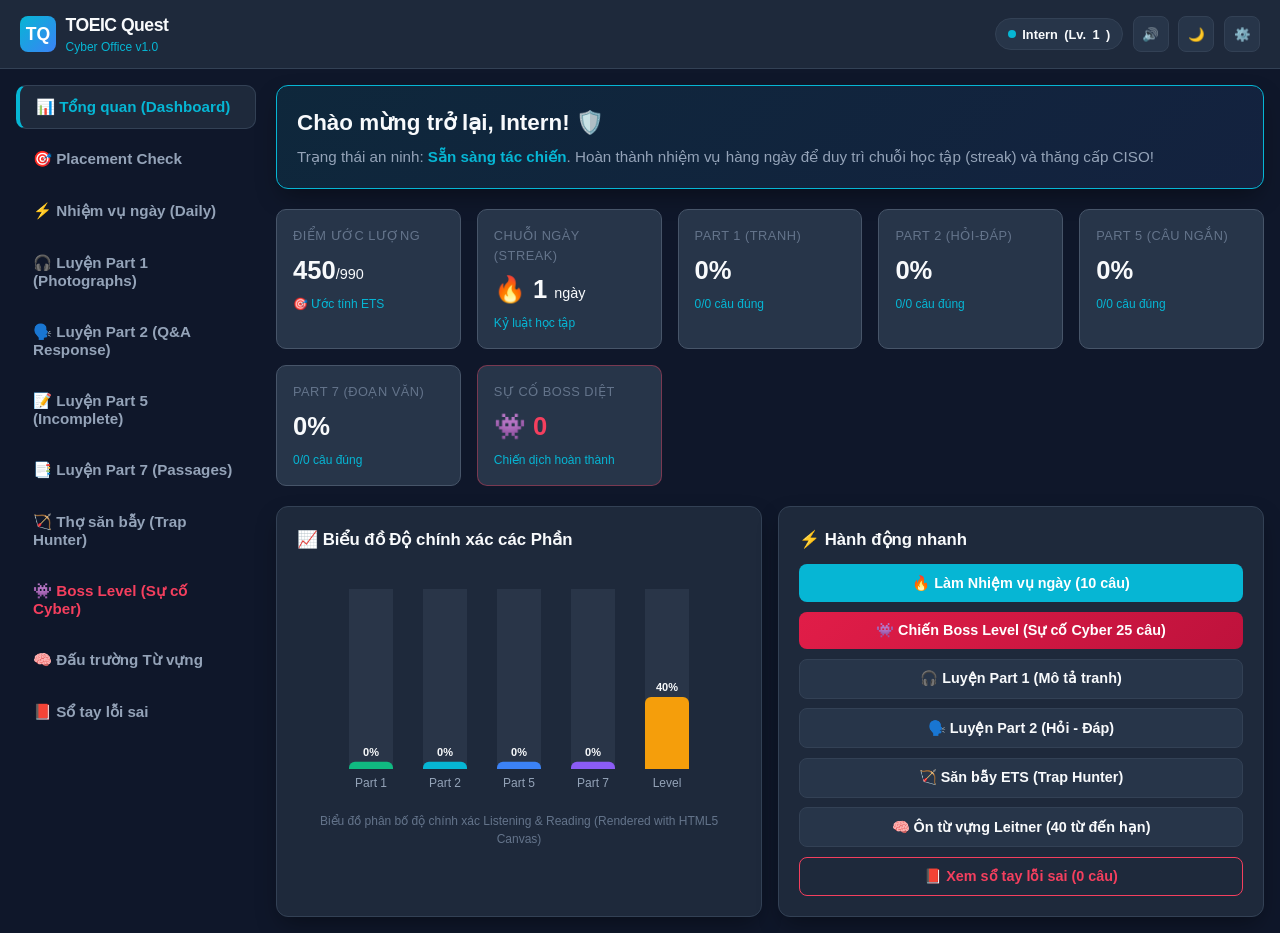
==== index.html @ 70b5c978 "feat: TOEIC Quest Cyber Office educational web app Co-Authored-By: Claude Code <noreply@anthropic.co" ====
<!DOCTYPE html>
<html lang="vi" data-theme="dark">
<head>
  <meta charset="UTF-8">
  <meta name="viewport" content="width=device-width, initial-scale=1.0">
  <title>TOEIC Quest: Cyber Office</title>
  <style>
    :root {
      --bg-primary: #0f172a;
      --bg-surface: #1e293b;
      --bg-card: #273549;
      --text-main: #f8fafc;
      --text-sub: #94a3b8;
      --text-muted: #64748b;
      --accent-cyan: #06b6d4;
      --accent-green: #10b981;
      --accent-emerald: #059669;
      --accent-amber: #f59e0b;
      --accent-rose: #f43f5e;
      --accent-blue: #3b82f6;
      --border-color: #334155;
      --border-light: #475569;
      --card-shadow: 0 10px 25px -5px rgba(0, 0, 0, 0.4);
      --font-stack: -apple-system, BlinkMacSystemFont, "Segoe UI", Roboto, "Helvetica Neue", Arial, sans-serif;
    }
    [data-theme="light"] {
      --bg-primary: #f1f5f9;
      --bg-surface: #ffffff;
      --bg-card: #f8fafc;
      --text-main: #0f172a;
      --text-sub: #475569;
      --text-muted: #94a3b8;
      --accent-cyan: #0891b2;
      --accent-green: #059669;
      --accent-emerald: #047857;
      --accent-amber: #d97706;
      --accent-rose: #e11d48;
      --accent-blue: #2563eb;
      --border-color: #cbd5e1;
      --border-light: #e2e8f0;
      --card-shadow: 0 4px 12px rgba(0, 0, 0, 0.08);
    }
    * { box-sizing: border-box; margin: 0; padding: 0; -webkit-tap-highlight-color: transparent; }
    body {
      font-family: var(--font-stack);
      background-color: var(--bg-primary);
      color: var(--text-main);
      min-height: 100vh;
      display: flex;
      flex-direction: column;
      line-height: 1.5;
    }
    header {
      background: var(--bg-surface);
      border-bottom: 1px solid var(--border-color);
      padding: 0.75rem 1.25rem;
      display: flex;
      justify-content: space-between;
      align-items: center;
      position: sticky;
      top: 0;
      z-index: 50;
    }
    .brand {
      display: flex;
      align-items: center;
      gap: 0.6rem;
      cursor: pointer;
    }
    .brand-icon {
      background: linear-gradient(135deg, var(--accent-cyan), var(--accent-blue));
      color: #fff;
      font-weight: 800;
      font-size: 1.1rem;
      width: 36px;
      height: 36px;
      display: flex;
      align-items: center;
      justify-content: center;
      border-radius: 8px;
    }
    .brand-title {
      font-weight: 700;
      font-size: 1.1rem;
      letter-spacing: -0.5px;
    }
    .brand-sub {
      font-size: 0.75rem;
      color: var(--accent-cyan);
      display: block;
    }
    .header-actions {
      display: flex;
      align-items: center;
      gap: 0.6rem;
    }
    .role-badge {
      display: flex;
      align-items: center;
      gap: 0.4rem;
      background: var(--bg-card);
      border: 1px solid var(--border-color);
      padding: 0.35rem 0.75rem;
      border-radius: 9999px;
      font-size: 0.8rem;
      font-weight: 600;
    }
    .role-badge .dot {
      width: 8px;
      height: 8px;
      background: var(--accent-cyan);
      border-radius: 50%;
    }
    .icon-btn {
      background: var(--bg-card);
      border: 1px solid var(--border-color);
      color: var(--text-main);
      width: 36px;
      height: 36px;
      border-radius: 8px;
      display: flex;
      align-items: center;
      justify-content: center;
      cursor: pointer;
      transition: all 0.2s;
    }
    .icon-btn:hover { border-color: var(--accent-cyan); }
    .layout-container {
      display: flex;
      flex: 1;
      max-width: 1300px;
      width: 100%;
      margin: 0 auto;
      padding: 1rem;
      gap: 1.25rem;
    }
    nav.sidebar {
      width: 240px;
      display: flex;
      flex-direction: column;
      gap: 0.5rem;
      flex-shrink: 0;
    }
    .nav-btn {
      display: flex;
      align-items: center;
      gap: 0.75rem;
      padding: 0.75rem 1rem;
      border-radius: 10px;
      background: transparent;
      border: 1px solid transparent;
      color: var(--text-sub);
      font-size: 0.95rem;
      font-weight: 600;
      cursor: pointer;
      text-align: left;
      transition: all 0.2s;
    }
    .nav-btn:hover {
      background: var(--bg-surface);
      color: var(--text-main);
    }
    .nav-btn.active {
      background: var(--bg-surface);
      color: var(--accent-cyan);
      border-color: var(--border-color);
      border-left: 4px solid var(--accent-cyan);
    }
    main.view-stage {
      flex: 1;
      display: flex;
      flex-direction: column;
      gap: 1.25rem;
      min-width: 0;
    }
    .card {
      background: var(--bg-surface);
      border: 1px solid var(--border-color);
      border-radius: 12px;
      padding: 1.25rem;
      box-shadow: var(--card-shadow);
    }
    .grid-stats {
      display: grid;
      grid-template-columns: repeat(auto-fit, minmax(180px, 1fr));
      gap: 1rem;
    }
    .stat-tile {
      background: var(--bg-card);
      border: 1px solid var(--border-light);
      border-radius: 10px;
      padding: 1rem;
      display: flex;
      flex-direction: column;
      gap: 0.35rem;
    }
    .stat-tile .label { font-size: 0.8rem; color: var(--text-muted); text-transform: uppercase; letter-spacing: 0.5px; }
    .stat-tile .value { font-size: 1.6rem; font-weight: 800; color: var(--text-main); }
    .stat-tile .sub { font-size: 0.75rem; color: var(--accent-cyan); }
    .btn {
      background: var(--accent-cyan);
      color: #fff;
      border: none;
      padding: 0.65rem 1.25rem;
      border-radius: 8px;
      font-weight: 600;
      font-size: 0.9rem;
      cursor: pointer;
      display: inline-flex;
      align-items: center;
      justify-content: center;
      gap: 0.5rem;
      transition: opacity 0.2s, transform 0.1s;
    }
    .btn:hover { opacity: 0.9; }
    .btn:active { transform: scale(0.98); }
    .btn-secondary {
      background: var(--bg-card);
      border: 1px solid var(--border-color);
      color: var(--text-main);
    }
    .btn-secondary:hover { border-color: var(--accent-cyan); }
    .btn-outline-danger {
      background: transparent;
      border: 1px solid var(--accent-rose);
      color: var(--accent-rose);
    }
    .quiz-container {
      display: flex;
      flex-direction: column;
      gap: 1.25rem;
    }
    .quiz-meta-bar {
      display: flex;
      justify-content: space-between;
      align-items: center;
      flex-wrap: wrap;
      gap: 0.5rem;
      background: var(--bg-card);
      padding: 0.75rem 1rem;
      border-radius: 8px;
      border: 1px solid var(--border-light);
    }
    .timer-badge {
      font-family: monospace;
      font-weight: 700;
      color: var(--accent-amber);
      font-size: 1.1rem;
    }
    .badge-tag {
      background: var(--bg-surface);
      border: 1px solid var(--border-color);
      padding: 0.2rem 0.6rem;
      border-radius: 6px;
      font-size: 0.75rem;
      font-weight: 600;
      color: var(--accent-cyan);
    }
    .passage-box {
      background: var(--bg-card);
      border-left: 4px solid var(--accent-cyan);
      padding: 1.2rem;
      border-radius: 0 8px 8px 0;
      font-size: 0.95rem;
      line-height: 1.6;
      white-space: pre-wrap;
      max-height: 320px;
      overflow-y: auto;
    }
    .question-stem {
      font-size: 1.15rem;
      font-weight: 600;
      line-height: 1.5;
    }
    .choices-grid {
      display: grid;
      grid-template-columns: 1fr;
      gap: 0.65rem;
    }
    .choice-item {
      background: var(--bg-card);
      border: 2px solid var(--border-light);
      border-radius: 10px;
      padding: 0.85rem 1rem;
      cursor: pointer;
      display: flex;
      align-items: center;
      gap: 0.8rem;
      transition: all 0.2s;
      font-size: 0.95rem;
    }
    .choice-item:hover {
      border-color: var(--accent-cyan);
      background: rgba(6, 182, 212, 0.05);
    }
    .choice-item .key {
      background: var(--bg-surface);
      border: 1px solid var(--border-color);
      width: 28px;
      height: 28px;
      border-radius: 6px;
      display: flex;
      align-items: center;
      justify-content: center;
      font-weight: 700;
      font-size: 0.85rem;
      flex-shrink: 0;
    }
    .choice-item.selected {
      border-color: var(--accent-blue);
      background: rgba(59, 130, 246, 0.1);
    }
    .choice-item.correct {
      border-color: var(--accent-green) !important;
      background: rgba(16, 185, 129, 0.15) !important;
    }
    .choice-item.wrong {
      border-color: var(--accent-rose) !important;
      background: rgba(244, 63, 94, 0.15) !important;
    }
    .explanation-panel {
      background: var(--bg-card);
      border: 1px solid var(--border-light);
      border-radius: 10px;
      padding: 1.25rem;
      display: flex;
      flex-direction: column;
      gap: 0.8rem;
      border-top: 4px solid var(--accent-green);
    }
    .trap-box {
      background: rgba(245, 158, 11, 0.1);
      border: 1px dashed var(--accent-amber);
      padding: 0.75rem 1rem;
      border-radius: 8px;
      font-size: 0.85rem;
      color: var(--accent-amber);
    }
    .flashcard {
      min-height: 260px;
      perspective: 1000px;
      cursor: pointer;
    }
    .flashcard-inner {
      width: 100%;
      height: 100%;
      position: relative;
      transform-style: preserve-3d;
      transition: transform 0.6s cubic-bezier(0.4, 0, 0.2, 1);
      min-height: 260px;
    }
    .flashcard.flipped .flashcard-inner {
      transform: rotateY(180deg);
    }
    .card-face {
      position: absolute;
      width: 100%;
      height: 100%;
      backface-visibility: hidden;
      display: flex;
      flex-direction: column;
      justify-content: center;
      align-items: center;
      padding: 2rem;
      border-radius: 12px;
      background: var(--bg-card);
      border: 1px solid var(--border-color);
      box-shadow: var(--card-shadow);
      text-align: center;
    }
    .card-back {
      transform: rotateY(180deg);
      align-items: flex-start;
      text-align: left;
      overflow-y: auto;
      justify-content: flex-start;
    }
    .word-title { font-size: 2rem; font-weight: 800; color: var(--accent-cyan); }
    .word-ipa { font-family: monospace; color: var(--accent-amber); margin: 0.4rem 0 1rem; }
    .word-meaning { font-size: 1.2rem; font-weight: 600; margin-bottom: 0.5rem; }
    .word-example { font-style: italic; color: var(--text-sub); border-left: 3px solid var(--accent-cyan); padding-left: 0.75rem; margin-bottom: 0.75rem; }
    .tab-bar {
      display: flex;
      gap: 0.5rem;
      border-bottom: 1px solid var(--border-color);
      padding-bottom: 0.5rem;
      margin-bottom: 1rem;
      overflow-x: auto;
    }
    .tab-btn {
      background: transparent;
      border: none;
      padding: 0.5rem 1rem;
      border-radius: 6px;
      color: var(--text-sub);
      font-weight: 600;
      font-size: 0.9rem;
      cursor: pointer;
    }
    .tab-btn.active {
      background: var(--bg-card);
      color: var(--accent-cyan);
    }
    .leitner-boxes {
      display: flex;
      gap: 0.5rem;
      margin-top: 1rem;
      justify-content: center;
    }
    .l-box {
      flex: 1;
      padding: 0.5rem;
      background: var(--bg-card);
      border: 1px solid var(--border-color);
      border-radius: 6px;
      text-align: center;
      font-size: 0.75rem;
    }
    .l-box.active { border-color: var(--accent-cyan); background: rgba(6, 182, 212, 0.1); }
    .canvas-container {
      width: 100%;
      height: 240px;
      position: relative;
    }
    canvas {
      width: 100% !important;
      height: 100% !important;
    }
    .error-item {
      background: var(--bg-card);
      border-left: 4px solid var(--accent-rose);
      padding: 0.9rem 1.1rem;
      border-radius: 0 8px 8px 0;
      margin-bottom: 0.6rem;
      display: flex;
      flex-direction: column;
      gap: 0.4rem;
    }
    .modal-overlay {
      position: fixed;
      inset: 0;
      background: rgba(0, 0, 0, 0.7);
      backdrop-filter: blur(4px);
      display: flex;
      align-items: center;
      justify-content: center;
      z-index: 100;
      padding: 1rem;
    }
    .modal-card {
      background: var(--bg-surface);
      border: 1px solid var(--border-color);
      border-radius: 14px;
      max-width: 500px;
      width: 100%;
      padding: 1.5rem;
      display: flex;
      flex-direction: column;
      gap: 1rem;
      box-shadow: var(--card-shadow);
    }
    /* Listening & Trap Hunter UI */
    .audio-control-bar {
      background: var(--bg-card);
      border: 1px solid var(--border-light);
      border-radius: 10px;
      padding: 0.85rem 1.15rem;
      display: flex;
      align-items: center;
      justify-content: space-between;
      flex-wrap: wrap;
      gap: 0.85rem;
    }
    .audio-playing-indicator {
      display: inline-flex;
      align-items: center;
      gap: 4px;
      font-size: 0.8rem;
      color: var(--accent-cyan);
      font-weight: 600;
    }
    .sound-wave-bar {
      width: 3px;
      height: 14px;
      background: var(--accent-cyan);
      border-radius: 2px;
      animation: soundWave 0.8s infinite ease-in-out alternate;
    }
    .sound-wave-bar:nth-child(2) { animation-delay: 0.2s; height: 18px; }
    .sound-wave-bar:nth-child(3) { animation-delay: 0.4s; height: 10px; }
    @keyframes soundWave {
      0% { transform: scaleY(0.4); }
      100% { transform: scaleY(1.3); }
    }
    .svg-illustration-box {
      background: var(--bg-card);
      border: 1px solid var(--border-color);
      border-radius: 12px;
      padding: 1rem;
      display: flex;
      flex-direction: column;
      align-items: center;
      justify-content: center;
      margin-bottom: 1rem;
    }
    .svg-illustration-box svg {
      max-width: 100%;
      height: auto;
      max-height: 260px;
      border-radius: 8px;
    }
    .transcript-box {
      background: rgba(15, 23, 42, 0.6);
      border-left: 4px solid var(--accent-amber);
      padding: 1rem;
      border-radius: 0 8px 8px 0;
      font-size: 0.95rem;
      line-height: 1.6;
      margin-top: 0.75rem;
    }
    .transcript-box mark {
      background: rgba(6, 182, 212, 0.25);
      color: var(--accent-cyan);
      padding: 0.1rem 0.35rem;
      border-radius: 4px;
      font-weight: 700;
    }
    .trap-hunter-grid {
      display: grid;
      grid-template-columns: repeat(auto-fit, minmax(280px, 1fr));
      gap: 1rem;
    }
    .trap-card {
      background: var(--bg-card);
      border: 1px solid var(--border-light);
      border-radius: 12px;
      padding: 1.25rem;
      display: flex;
      flex-direction: column;
      gap: 0.75rem;
      transition: all 0.2s;
    }
    .trap-card:hover {
      border-color: var(--accent-cyan);
      transform: translateY(-2px);
    }
    /* Boss Battle HUD & Cyber Arena */
    .boss-arena {
      background: radial-gradient(circle at top, rgba(244, 63, 94, 0.15), var(--bg-surface) 75%);
      border: 2px solid var(--accent-rose);
      border-radius: 14px;
      padding: 1.5rem;
      display: flex;
      flex-direction: column;
      gap: 1.25rem;
      box-shadow: 0 0 25px rgba(244, 63, 94, 0.25);
    }
    .boss-header-bar {
      display: flex;
      justify-content: space-between;
      align-items: center;
      flex-wrap: wrap;
      gap: 1.25rem;
      background: var(--bg-card);
      border: 1px solid var(--border-light);
      padding: 1.25rem;
      border-radius: 12px;
    }
    .boss-profile {
      display: flex;
      align-items: center;
      gap: 1rem;
    }
    .boss-avatar-svg {
      width: 76px;
      height: 76px;
      filter: drop-shadow(0 0 10px rgba(244, 63, 94, 0.6));
    }
    .boss-meters-grid {
      display: grid;
      grid-template-columns: 1fr 1fr;
      gap: 1rem;
      flex: 1;
      min-width: 280px;
    }
    .meter-box {
      display: flex;
      flex-direction: column;
      gap: 0.35rem;
    }
    .meter-label-row {
      display: flex;
      justify-content: space-between;
      font-size: 0.8rem;
      font-weight: 700;
    }
    .meter-track {
      height: 12px;
      background: rgba(0, 0, 0, 0.6);
      border-radius: 6px;
      overflow: hidden;
      border: 1px solid var(--border-color);
    }
    .meter-fill {
      height: 100%;
      border-radius: 6px;
      transition: width 0.4s ease;
    }
    .boss-hp-bar {
      background: linear-gradient(90deg, #f43f5e, #fb7185);
    }
    .player-integrity-bar {
      background: linear-gradient(90deg, #10b981, #06b6d4);
    }
    .promotion-card {
      background: linear-gradient(135deg, #0f172a, #1e293b);
      border: 2px solid #f59e0b;
      border-radius: 16px;
      padding: 2rem;
      text-align: center;
      box-shadow: 0 0 35px rgba(245, 158, 11, 0.3);
    }
    .rank-insignia {
      width: 90px;
      height: 90px;
      margin: 0 auto 1.2rem;
      background: linear-gradient(135deg, #f59e0b, #d97706);
      border-radius: 50%;
      display: flex;
      align-items: center;
      justify-content: center;
      font-size: 2.4rem;
      color: #000;
      box-shadow: 0 0 25px rgba(245, 158, 11, 0.6);
    }
    @media (max-width: 768px) {
      .layout-container { flex-direction: column; padding: 0.75rem; }
      nav.sidebar {
        width: 100%;
        flex-direction: row;
        overflow-x: auto;
        padding-bottom: 0.5rem;
      }
      .nav-btn { white-space: nowrap; padding: 0.5rem 0.8rem; font-size: 0.85rem; }
      .header-actions .role-badge { display: none; }
    }
  </style>
</head>
<body>

  <!-- HEADER -->
  <header>
    <div class="brand" onclick="app.navigate('dashboard')">
      <div class="brand-icon">TQ</div>
      <div>
        <div class="brand-title">TOEIC Quest</div>
        <span class="brand-sub">Cyber Office v1.0</span>
      </div>
    </div>
    <div class="header-actions">
      <div class="role-badge" id="roleBadge">
        <span class="dot"></span>
        <span id="roleTitle">Intern</span> (Lv.<span id="userLevel">1</span>)
      </div>
      <button class="icon-btn" onclick="app.toggleSound()" id="soundBtn" title="Bật/Tắt âm thanh">🔊</button>
      <button class="icon-btn" onclick="app.toggleTheme()" id="themeBtn" title="Chuyển theme">🌓</button>
      <button class="icon-btn" onclick="app.openSettings()" title="Cài đặt & Sao lưu">⚙️</button>
    </div>
  </header>

  <!-- MAIN WRAPPER -->
  <div class="layout-container">
    <nav class="sidebar">
      <button class="nav-btn active" onclick="app.navigate('dashboard')" data-view="dashboard">📊 Tổng quan (Dashboard)</button>
      <button class="nav-btn" onclick="app.navigate('placement')" data-view="placement">🎯 Placement Check</button>
      <button class="nav-btn" onclick="app.navigate('daily')" data-view="daily">⚡ Nhiệm vụ ngày (Daily)</button>
      <button class="nav-btn" onclick="app.navigate('part1')" data-view="part1">🎧 Luyện Part 1 (Photographs)</button>
      <button class="nav-btn" onclick="app.navigate('part2')" data-view="part2">🗣️ Luyện Part 2 (Q&A Response)</button>
      <button class="nav-btn" onclick="app.navigate('part5')" data-view="part5">📝 Luyện Part 5 (Incomplete)</button>
      <button class="nav-btn" onclick="app.navigate('part7')" data-view="part7">📑 Luyện Part 7 (Passages)</button>
      <button class="nav-btn" onclick="app.navigate('traphunter')" data-view="traphunter">🏹 Thợ săn bẫy (Trap Hunter)</button>
      <button class="nav-btn" onclick="app.navigate('boss')" data-view="boss" style="color: var(--accent-rose);">👾 Boss Level (Sự cố Cyber)</button>
      <button class="nav-btn" onclick="app.navigate('vocab')" data-view="vocab">🧠 Đấu trường Từ vựng</button>
      <button class="nav-btn" onclick="app.navigate('errors')" data-view="errors">📕 Sổ tay lỗi sai</button>
    </nav>

    <main class="view-stage" id="stageContent">
      <!-- Dynamic Views injected here -->
    </main>
  </div>

  <!-- MODAL CONTAINER -->
  <div id="modalSlot" hidden></div>

  <!-- APPLICATION SCRIPT & DATA -->
  <script>
/**
 * =====================================================================
 * DATA SCHEMA: QUESTIONS & VOCABULARY
 * 25-30% IT / Cyber Security context, balance standard TOEIC business
 * =====================================================================
 */
const QUESTIONS = [
  // --- PART 1: PHOTOGRAPHS (4 SVG ILLUSTRATED QUESTIONS) ---
  {
    id: "p1-001", part: 1, level: 2, topic: "IT & Server Room",
    skillTags: ["listening", "photographs", "it-equipment"],
    stem: "Look at the photograph and choose the statement that best describes what you see.",
    svgArt: `<svg viewBox="0 0 400 240" width="100%" height="240" xmlns="http://www.w3.org/2000/svg">
      <defs>
        <linearGradient id="srvGrad" x1="0%" y1="0%" x2="100%" y2="100%">
          <stop offset="0%" stop-color="#1e293b"/>
          <stop offset="100%" stop-color="#0f172a"/>
        </linearGradient>
      </defs>
      <!-- Background Wall & Floor -->
      <rect width="400" height="170" fill="#1e293b"/>
      <rect y="170" width="400" height="70" fill="#334155"/>
      <line x1="0" y1="170" x2="400" y2="170" stroke="#475569" stroke-width="2"/>
      <!-- Server Rack Cabinet -->
      <rect x="50" y="30" width="110" height="150" rx="4" fill="url(#srvGrad)" stroke="#06b6d4" stroke-width="2"/>
      <!-- Server Units inside -->
      <rect x="60" y="45" width="90" height="18" rx="2" fill="#334155"/>
      <circle cx="70" cy="54" r="3" fill="#10b981"/>
      <circle cx="80" cy="54" r="3" fill="#10b981"/>
      <circle cx="90" cy="54" r="2" fill="#f59e0b"/>
      <rect x="60" y="70" width="90" height="18" rx="2" fill="#334155"/>
      <circle cx="70" cy="79" r="3" fill="#10b981"/>
      <circle cx="80" cy="79" r="3" fill="#06b6d4"/>
      <rect x="60" y="95" width="90" height="18" rx="2" fill="#334155"/>
      <circle cx="70" cy="104" r="3" fill="#10b981"/>
      <circle cx="80" cy="104" r="3" fill="#10b981"/>
      <rect x="60" y="120" width="90" height="18" rx="2" fill="#334155"/>
      <circle cx="70" cy="129" r="3" fill="#f59e0b"/>
      <rect x="60" y="145" width="90" height="22" rx="2" fill="#1e293b" stroke="#475569"/>
      <!-- Colored Network Cables looping -->
      <path d="M145,54 C175,70 175,120 145,130" fill="none" stroke="#06b6d4" stroke-width="3"/>
      <path d="M145,79 C185,90 185,140 145,155" fill="none" stroke="#3b82f6" stroke-width="3"/>
      <path d="M145,104 C190,110 190,160 145,160" fill="none" stroke="#10b981" stroke-width="2"/>
      <!-- Technician Standing Beside Rack -->
      <circle cx="250" cy="65" r="18" fill="#cbd5e1"/> <!-- Head -->
      <rect x="232" y="85" width="36" height="65" rx="6" fill="#0284c7"/> <!-- Torso/Shirt -->
      <path d="M232,95 L200,120" stroke="#0284c7" stroke-width="10" stroke-linecap="round"/> <!-- Left arm reaching to rack -->
      <circle cx="196" cy="122" r="5" fill="#fbcfe8"/> <!-- Hand connecting cable -->
      <path d="M268,95 L285,125" stroke="#0284c7" stroke-width="10" stroke-linecap="round"/> <!-- Right arm -->
      <rect x="235" y="150" width="14" height="65" fill="#1e293b"/> <!-- Left leg -->
      <rect x="253" y="150" width="14" height="65" fill="#1e293b"/> <!-- Right leg -->
      <rect x="230" y="210" width="22" height="10" rx="3" fill="#0f172a"/> <!-- Shoes -->
      <rect x="250" y="210" width="22" height="10" rx="3" fill="#0f172a"/>
      <!-- ID Badge on chest -->
      <rect x="244" y="98" width="10" height="14" rx="2" fill="#f8fafc" stroke="#3b82f6"/>
    </svg>`,
    choices: [
      "A technician is connecting a cable to the server rack.",
      "The computer monitors are stacked on the floor.",
      "A worker is installing a glass window.",
      "The office chairs are being disassembled."
    ],
    answer: 0,
    explanation_vi: "Phương án (A) mô tả chính xác hành động: Người kỹ thuật viên đang cắm dây cáp vào tủ máy chủ (server rack).",
    trap: "Bẫy thì bị động tiếp diễn: 'are being disassembled' (đang được tháo dỡ) là bẫy kinh điển Part 1 khi trong tranh không có ai tháo ghế.",
    transcript: "(A) A technician is connecting a cable to the server rack.\n(B) The computer monitors are stacked on the floor.\n(C) A worker is installing a glass window.\n(D) The office chairs are being disassembled.",
    vocab: ["technician", "connecting", "server rack"]
  },
  {
    id: "p1-002", part: 1, level: 2, topic: "Office Conference & Presentation",
    skillTags: ["listening", "photographs", "presentation"],
    stem: "Look at the photograph and choose the statement that best describes what you see.",
    svgArt: `<svg viewBox="0 0 400 240" width="100%" height="240" xmlns="http://www.w3.org/2000/svg">
      <!-- Conference Room Wall -->
      <rect width="400" height="175" fill="#1e293b"/>
      <rect y="175" width="400" height="65" fill="#334155"/>
      <!-- Presentation Display Screen on Wall -->
      <rect x="35" y="30" width="160" height="95" rx="6" fill="#0f172a" stroke="#06b6d4" stroke-width="3"/>
      <!-- Chart Graphic on Screen -->
      <polyline points="50,105 80,85 110,95 140,60 175,50" fill="none" stroke="#10b981" stroke-width="4"/>
      <circle cx="175" cy="50" r="4" fill="#06b6d4"/>
      <line x1="50" y1="110" x2="180" y2="110" stroke="#475569" stroke-width="2"/>
      <!-- Presenter Woman Standing Pointing -->
      <circle cx="230" cy="55" r="16" fill="#cbd5e1"/>
      <path d="M218,73 L242,73 L246,140 L214,140 Z" fill="#0369a1"/> <!-- Business Suit -->
      <path d="M218,80 L180,68" stroke="#0369a1" stroke-width="8" stroke-linecap="round"/> <!-- Arm pointing to screen -->
      <path d="M242,80 L255,115" stroke="#0369a1" stroke-width="8" stroke-linecap="round"/>
      <rect x="220" y="140" width="10" height="70" fill="#1e293b"/>
      <rect x="234" y="140" width="10" height="70" fill="#1e293b"/>
      <!-- Conference Table & Attendees -->
      <ellipse cx="320" cy="185" rx="70" ry="25" fill="#475569" stroke="#64748b" stroke-width="2"/>
      <!-- Attendee 1 -->
      <circle cx="310" cy="135" r="13" fill="#94a3b8"/>
      <rect x="298" y="150" width="24" height="30" rx="4" fill="#334155"/>
      <!-- Attendee 2 -->
      <circle cx="355" cy="140" r="13" fill="#94a3b8"/>
      <rect x="345" y="155" width="22" height="28" rx="4" fill="#1e293b"/>
      <!-- Laptop on table -->
      <rect x="300" y="175" width="22" height="12" rx="2" fill="#0f172a" stroke="#06b6d4"/>
    </svg>`,
    choices: [
      "The conference room is completely unoccupied.",
      "A woman is gesturing toward a presentation screen.",
      "Some confidential papers are being shredded.",
      "The meeting participants are leaving the building."
    ],
    answer: 1,
    explanation_vi: "Phương án (B) chính xác: Người phụ nữ đang chỉ tay về phía màn hình thuyết trình (gesturing toward a presentation screen).",
    trap: "Bẫy phủ định: 'unoccupied' (không có người) mâu thuẫn trực tiếp với các nhân vật hiện diện trong tranh.",
    transcript: "(A) The conference room is completely unoccupied.\n(B) A woman is gesturing toward a presentation screen.\n(C) Some confidential papers are being shredded.\n(D) The meeting participants are leaving the building.",
    vocab: ["gesturing", "presentation screen", "unoccupied"]
  },
  {
    id: "p1-003", part: 1, level: 2, topic: "Reception & Visitor Access",
    skillTags: ["listening", "photographs", "reception"],
    stem: "Look at the photograph and choose the statement that best describes what you see.",
    svgArt: `<svg viewBox="0 0 400 240" width="100%" height="240" xmlns="http://www.w3.org/2000/svg">
      <rect width="400" height="160" fill="#1e293b"/>
      <rect y="160" width="400" height="80" fill="#334155"/>
      <!-- Reception Counter Desk -->
      <rect x="60" y="110" width="280" height="65" rx="6" fill="#475569" stroke="#64748b" stroke-width="2"/>
      <rect x="70" y="120" width="260" height="12" fill="#334155"/>
      <!-- Visitor Signing Registry Book -->
      <circle cx="140" cy="65" r="16" fill="#cbd5e1"/>
      <rect x="122" y="83" width="36" height="60" rx="4" fill="#2563eb"/>
      <path d="M138,95 L160,115" stroke="#2563eb" stroke-width="7" stroke-linecap="round"/> <!-- Hand holding pen -->
      <!-- Registry Logbook on Counter -->
      <rect x="155" y="112" width="38" height="24" rx="2" fill="#f8fafc" stroke="#94a3b8"/>
      <line x1="160" y1="120" x2="185" y2="120" stroke="#64748b" stroke-width="2"/>
      <line x1="160" y1="126" x2="180" y2="126" stroke="#64748b" stroke-width="2"/>
      <!-- Receptionist Sitting Behind Desk -->
      <circle cx="280" cy="80" r="15" fill="#cbd5e1"/>
      <rect x="264" y="97" width="32" height="30" rx="4" fill="#0d9488"/>
      <!-- Computer Monitor on Desk -->
      <rect x="220" y="85" width="32" height="25" rx="2" fill="#0f172a" stroke="#06b6d4"/>
      <rect x="232" y="110" width="8" height="6" fill="#0f172a"/>
      <!-- Digital Security Badge Scanner on desk -->
      <rect x="100" y="105" width="20" height="15" rx="2" fill="#0f172a" stroke="#10b981"/>
      <circle cx="110" cy="112" r="3" fill="#10b981"/>
    </svg>`,
    choices: [
      "A visitor is writing in a registry at the front desk.",
      "A desktop computer is being repaired by a technician.",
      "The counter is covered with potted plants.",
      "All the entrance doors have been locked."
    ],
    answer: 0,
    explanation_vi: "Phương án (A) mô tả chính xác: Khách viếng thăm đang ghi thông tin vào sổ đăng ký tại bàn tiếp tân (writing in a registry at the front desk).",
    trap: "Bẫy hành động không tồn tại: 'is being repaired' không có hành động sửa chữa nào diễn ra.",
    transcript: "(A) A visitor is writing in a registry at the front desk.\n(B) A desktop computer is being repaired by a technician.\n(C) The counter is covered with potted plants.\n(D) All the entrance doors have been locked.",
    vocab: ["registry", "front desk", "visitor"]
  },
  {
    id: "p1-004", part: 1, level: 3, topic: "Logistics & Warehouse Operations",
    skillTags: ["listening", "photographs", "logistics"],
    stem: "Look at the photograph and choose the statement that best describes what you see.",
    svgArt: `<svg viewBox="0 0 400 240" width="100%" height="240" xmlns="http://www.w3.org/2000/svg">
      <rect width="400" height="170" fill="#1e293b"/>
      <rect y="170" width="400" height="70" fill="#334155"/>
      <!-- Warehouse Storage Shelves in Background -->
      <rect x="20" y="25" width="16" height="160" fill="#475569"/>
      <rect x="180" y="25" width="16" height="160" fill="#475569"/>
      <line x1="20" y1="70" x2="196" y2="70" stroke="#64748b" stroke-width="4"/>
      <line x1="20" y1="120" x2="196" y2="120" stroke="#64748b" stroke-width="4"/>
      <!-- Pallet with Cardboard Boxes -->
      <rect x="50" y="165" width="110" height="12" fill="#d97706"/> <!-- Wooden Pallet -->
      <rect x="55" y="115" width="48" height="50" rx="3" fill="#b45309" stroke="#78350f"/> <!-- Box 1 -->
      <rect x="105" y="115" width="48" height="50" rx="3" fill="#b45309" stroke="#78350f"/> <!-- Box 2 -->
      <rect x="75" y="70" width="54" height="45" rx="3" fill="#b45309" stroke="#78350f"/> <!-- Box on top -->
      <rect x="85" y="85" width="18" height="12" fill="#f8fafc"/> <!-- Barcode label -->
      <!-- Warehouse Worker with Barcode Scanner -->
      <circle cx="260" cy="70" r="17" fill="#cbd5e1"/>
      <path d="M242,90 L278,90 L278,160 L242,160 Z" fill="#ea580c"/> <!-- Hi-Vis Safety Vest -->
      <path d="M242,100 L205,95" stroke="#ea580c" stroke-width="9" stroke-linecap="round"/> <!-- Arm scanning -->
      <rect x="195" y="90" width="15" height="10" rx="2" fill="#0f172a"/> <!-- Scanner Gun -->
      <line x1="195" y1="95" x2="105" y2="92" stroke="#ef4444" stroke-dasharray="4" stroke-width="2"/> <!-- Red Laser -->
      <rect x="246" y="160" width="12" height="55" fill="#1e293b"/>
      <rect x="262" y="160" width="12" height="55" fill="#1e293b"/>
    </svg>`,
    choices: [
      "A forklift is transporting heavy machinery.",
      "Merchandise is being unloaded into a delivery van.",
      "An employee is scanning a label on a package.",
      "The warehouse storage shelves are completely empty."
    ],
    answer: 2,
    explanation_vi: "Phương án (C) đúng: Nhân viên đang quét mã vạch trên kiện hàng (scanning a label on a package).",
    trap: "Bẫy từ vựng suy đoán: Trong tranh có kho hàng nhưng không có xe nâng (forklift) hay xe tải giao hàng (delivery van).",
    transcript: "(A) A forklift is transporting heavy machinery.\n(B) Merchandise is being unloaded into a delivery van.\n(C) An employee is scanning a label on a package.\n(D) The warehouse storage shelves are completely empty.",
    vocab: ["scanning", "label", "package"]
  },

  // --- PART 2: QUESTION & RESPONSE (12 AUDIO TRAP QUESTIONS) ---
  {
    id: "p2-001", part: 2, level: 2, topic: "Office Requests & Audit",
    skillTags: ["listening", "q-and-a", "sound-trap"],
    trapCategory: "sound",
    stem: "Could you make five copies of the network security audit report?",
    choices: [
      "Black coffee with sugar, please.",
      "Sure, I'll print them out right away.",
      "Yes, it was very loud."
    ],
    answer: 1,
    explanation_vi: "Lời đề nghị lịch sự: 'Could you make five copies...?' -> Phương án (B) đồng ý nhận in tài liệu ngay lập tức.",
    trap: "Bẫy từ gần âm (Similar Sound): Đáp án (A) dùng từ 'coffee' phát âm gần giống với 'copies'.",
    transcript: "Q: Could you make five copies of the network security audit report?\n(A) Black coffee with sugar, please.\n(B) Sure, I'll print them out right away.\n(C) Yes, it was very loud.",
    vocab: ["copies", "audit report", "print out"]
  },
  {
    id: "p2-002", part: 2, level: 3, topic: "IT Operations & Scheduling",
    skillTags: ["listening", "q-and-a", "repeated-word"],
    trapCategory: "repeated-word",
    stem: "When will the firewall configuration be finalized?",
    choices: [
      "By the end of this afternoon.",
      "Because the wall needs painting.",
      "Yes, it is very final."
    ],
    answer: 0,
    explanation_vi: "Câu hỏi bắt đầu bằng 'When' (Khi nào) hỏi mốc thời gian -> (A) 'By the end of this afternoon' (Trước cuối chiều nay) là câu trả lời trực tiếp chính xác.",
    trap: "Bẫy lặp từ (Repeated word): (B) lặp từ 'wall' từ 'firewall', (C) lặp 'final' và bẫy Yes/No đối với câu hỏi Wh-.",
    transcript: "Q: When will the firewall configuration be finalized?\n(A) By the end of this afternoon.\n(B) Because the wall needs painting.\n(C) Yes, it is very final.",
    vocab: ["finalized", "firewall", "configuration"]
  },
  {
    id: "p2-003", part: 2, level: 3, topic: "Management & HR",
    skillTags: ["listening", "q-and-a", "indirect-response"],
    trapCategory: "indirect",
    stem: "Who was selected as the new project manager for the cloud migration?",
    choices: [
      "They haven't announced the decision yet.",
      "Yes, I selected it yesterday.",
      "At the downtown conference hall."
    ],
    answer: 0,
    explanation_vi: "Câu hỏi 'Who' (Ai) nhưng người trả lời đưa ra câu trả lời gián tiếp: 'Họ vẫn chưa công bố quyết định'. Đây là dạng câu trả lời cực kỳ hay gặp trong đề TOEIC hiện đại.",
    trap: "Bẫy Yes/No đối với câu hỏi 'Who' (B), và bẫy trả lời địa điểm cho câu hỏi người (C).",
    transcript: "Q: Who was selected as the new project manager for the cloud migration?\n(A) They haven't announced the decision yet.\n(B) Yes, I selected it yesterday.\n(C) At the downtown conference hall.",
    vocab: ["cloud migration", "announced", "selected"]
  },
  {
    id: "p2-004", part: 2, level: 2, topic: "Emergency Planning",
    skillTags: ["listening", "q-and-a", "sound-trap"],
    trapCategory: "sound",
    stem: "Has the safety committee finished the evacuation plan?",
    choices: [
      "Flight 204 departs at seven o'clock.",
      "No, they're still reviewing the emergency exits.",
      "It is a very plain design."
    ],
    answer: 1,
    explanation_vi: "Câu hỏi Yes/No hỏi tiến độ kế hoạch thoát hiểm -> (B) trả lời họ vẫn đang xem xét lối thoát hiểm.",
    trap: "Bẫy từ đồng âm / gần âm: 'plan' (kế hoạch) bị bẫy với 'plane' (máy bay) ở câu (A) và 'plain' (đơn giản) ở câu (C).",
    transcript: "Q: Has the safety committee finished the evacuation plan?\n(A) Flight 204 departs at seven o'clock.\n(B) No, they're still reviewing the emergency exits.\n(C) It is a very plain design.",
    vocab: ["evacuation", "emergency exits", "safety committee"]
  },
  {
    id: "p2-005", part: 2, level: 3, topic: "IT Hardware & Procurement",
    skillTags: ["listening", "q-and-a", "indirect-response"],
    trapCategory: "indirect",
    stem: "Where can I find the spare USB security dongles?",
    choices: [
      "Ask Michael in the IT procurement department.",
      "About fifteen gigabytes.",
      "No, I don't have one."
    ],
    answer: 0,
    explanation_vi: "Câu hỏi 'Where' hỏi vị trí đồ vật -> Câu trả lời gián tiếp chỉ dẫn hỏi người phụ trách: 'Ask Michael in IT...'",
    trap: "Bẫy Yes/No với câu hỏi Where (C); bẫy liên tưởng sai đơn vị lưu trữ (B).",
    transcript: "Q: Where can I find the spare USB security dongles?\n(A) Ask Michael in the IT procurement department.\n(B) About fifteen gigabytes.\n(C) No, I don't have one.",
    vocab: ["spare", "procurement", "dongle"]
  },
  {
    id: "p2-006", part: 2, level: 3, topic: "Training Options",
    skillTags: ["listening", "q-and-a", "sound-trap"],
    trapCategory: "sound",
    stem: "Would you prefer to conduct the security training online or in person?",
    choices: [
      "Whichever is more convenient for the team.",
      "Yes, I prefer both.",
      "The express train arrives at nine."
    ],
    answer: 0,
    explanation_vi: "Câu hỏi lựa chọn 'A or B' (online hay trực tiếp) -> (A) 'Cách nào thuận tiện hơn cho nhóm thì làm' là câu trả lời kinh điển trong giao tiếp công sở.",
    trap: "Bẫy Yes/No với câu hỏi lựa chọn 'or' (B); bẫy từ gần âm 'training' (đào tạo) với 'train' (tàu hỏa) ở (C).",
    transcript: "Q: Would you prefer to conduct the security training online or in person?\n(A) Whichever is more convenient for the team.\n(B) Yes, I prefer both.\n(C) The express train arrives at nine.",
    vocab: ["convenient", "in person", "conduct"]
  },
  {
    id: "p2-007", part: 2, level: 4, topic: "Incident Investigation",
    skillTags: ["listening", "q-and-a", "indirect-response"],
    trapCategory: "indirect",
    stem: "Mr. Henderson reviewed the penetration testing logs, didn't he?",
    choices: [
      "Actually, he was out sick yesterday.",
      "He is doing very well, thank you.",
      "To test the internet bandwidth."
    ],
    answer: 0,
    explanation_vi: "Câu hỏi đuôi kiểm tra sự việc -> (A) Phủ định ngầm tiền đề bằng cách nêu lý do ông ấy nghỉ ốm hôm qua nên chưa thể xem.",
    trap: "Bẫy trả lời cho câu hỏi thăm sức khỏe 'How is he doing?' (B); bẫy trả lời mục đích 'To test...' (C).",
    transcript: "Q: Mr. Henderson reviewed the penetration testing logs, didn't he?\n(A) Actually, he was out sick yesterday.\n(B) He is doing very well, thank you.\n(C) To test the internet bandwidth.",
    vocab: ["penetration testing", "out sick", "reviewed"]
  },
  {
    id: "p2-008", part: 2, level: 3, topic: "Accounting & Expenses",
    skillTags: ["listening", "q-and-a", "indirect-response"],
    trapCategory: "indirect",
    stem: "Didn't you submit the travel reimbursement voucher already?",
    choices: [
      "I'm still waiting for one restaurant receipt.",
      "Yes, I didn't.",
      "The flight was canceled."
    ],
    answer: 0,
    explanation_vi: "Câu hỏi phủ định 'Didn't you...?' -> (A) Giải thích lý do gián tiếp vì sao chưa nộp: đang đợi 1 hóa đơn nhà hàng.",
    trap: "Bẫy logic câu trả lời tiếng Anh: Tiếng Anh không dùng 'Yes, I didn't' vì mâu thuẫn khẳng định/phủ định.",
    transcript: "Q: Didn't you submit the travel reimbursement voucher already?\n(A) I'm still waiting for one restaurant receipt.\n(B) Yes, I didn't.\n(C) The flight was canceled.",
    vocab: ["voucher", "reimbursement", "receipt"]
  },
  {
    id: "p2-009", part: 2, level: 3, topic: "System Administration",
    skillTags: ["listening", "q-and-a", "sound-trap"],
    trapCategory: "sound",
    stem: "You have administrative access to the database, right?",
    choices: [
      "I will write a detailed report shortly.",
      "Turn right at the end of the hallway.",
      "Only on the staging test server."
    ],
    answer: 2,
    explanation_vi: "Hỏi xác nhận quyền quản trị -> (C) Trả lời làm rõ phạm vi: chỉ có quyền trên máy chủ kiểm thử (test server).",
    trap: "Bẫy từ đồng âm & đa nghĩa: (A) dùng từ đồng âm 'write' (viết); (B) dùng từ 'right' với nghĩa rẽ phải.",
    transcript: "Q: You have administrative access to the database, right?\n(A) I will write a detailed report shortly.\n(B) Turn right at the end of the hallway.\n(C) Only on the staging test server.",
    vocab: ["administrative access", "database", "staging"]
  },
  {
    id: "p2-010", part: 2, level: 3, topic: "Project Management",
    skillTags: ["listening", "q-and-a", "repeated-word"],
    trapCategory: "repeated-word",
    stem: "Why don't we postpone the software rollout until next Monday?",
    choices: [
      "That sounds like a sensible suggestion.",
      "Because I couldn't find it.",
      "At the post office down the street."
    ],
    answer: 0,
    explanation_vi: "'Why don't we...' là câu đề xuất (suggestion) làm gì -> (A) 'Nghe có vẻ là gợi ý hợp lý' là câu phản hồi phù hợp nhất.",
    trap: "Bẫy máy móc nghe 'Why' vội chọn 'Because' (B); bẫy lặp từ gần âm 'postpone' thành 'post office' (C).",
    transcript: "Q: Why don't we postpone the software rollout until next Monday?\n(A) That sounds like a sensible suggestion.\n(B) Because I couldn't find it.\n(C) At the post office down the street.",
    vocab: ["postpone", "rollout", "sensible"]
  },
  {
    id: "p2-011", part: 2, level: 3, topic: "Procurement & Licensing",
    skillTags: ["listening", "q-and-a", "indirect-response"],
    trapCategory: "indirect",
    stem: "How much did the vendor quote for the firewall license renewal?",
    choices: [
      "The invoice is still on Rachel's desk.",
      "About ten miles south of here.",
      "Yes, it was quite expensive."
    ],
    answer: 0,
    explanation_vi: "Câu hỏi 'How much' hỏi giá tiền nhưng câu trả lời gián tiếp chỉ nơi xem tài liệu: 'Hóa đơn vẫn ở trên bàn Rachel'.",
    trap: "Bẫy trả lời khoảng cách 'ten miles' (B); bẫy trả lời Yes/No cho câu hỏi Wh- (C).",
    transcript: "Q: How much did the vendor quote for the firewall license renewal?\n(A) The invoice is still on Rachel's desk.\n(B) About ten miles south of here.\n(C) Yes, it was quite expensive.",
    vocab: ["quote", "renewal", "license"]
  },
  {
    id: "p2-012", part: 2, level: 3, topic: "Office Facilities",
    skillTags: ["listening", "q-and-a", "repeated-word"],
    trapCategory: "repeated-word",
    stem: "Do you know where the visitor parking area is located?",
    choices: [
      "The national park is closed for maintenance.",
      "Follow the yellow signs behind Building C.",
      "Yes, I parked my car yesterday."
    ],
    answer: 1,
    explanation_vi: "Hỏi vị trí bãi đỗ xe của khách -> (B) Chỉ dẫn: 'Đi theo các biển báo màu vàng phía sau Tòa nhà C'.",
    trap: "Bẫy chuyển nghĩa từ vựng: 'parking' (đỗ xe) bị bẫy sang 'national park' (công viên quốc gia) ở (A).",
    transcript: "Q: Do you know where the visitor parking area is located?\n(A) The national park is closed for maintenance.\n(B) Follow the yellow signs behind Building C.\n(C) Yes, I parked my car yesterday.",
    vocab: ["located", "parking area", "visitor"]
  },

  // --- PART 5 (22 QUESTIONS) ---
  {
    id: "p5-001", part: 5, level: 2, topic: "IT & Cybersecurity",
    skillTags: ["word-form", "adverb"],
    stem: "The system administrator _______ updated the server firewall to protect against zero-day exploits.",
    choices: ["frequent", "frequency", "frequently", "frequented"], answer: 2,
    explanation_vi: "Cần một phó từ (adverb) bổ nghĩa cho động từ 'updated'. 'Frequently' (thường xuyên) là trạng từ thích hợp nhất.",
    trap: "Bẫy từ loại: Nhiều người nhầm chọn tính từ 'frequent' đứng trước động từ.",
    vocab: ["frequently", "administrator", "exploit"]
  },
  {
    id: "p5-002", part: 5, level: 3, topic: "IT & Cybersecurity",
    skillTags: ["vocabulary", "collocation"],
    stem: "Employees are strictly required to create _______ passwords containing at least twelve characters, numbers, and symbols.",
    choices: ["complex", "spacious", "cordial", "convenient"], answer: 0,
    explanation_vi: "Collocation công nghệ: 'complex passwords' (mật khẩu phức tạp). 'Spacious' (rộng rãi), 'cordial' (thân ái), 'convenient' (tiện lợi) không hợp ngữ cảnh.",
    trap: "Bẫy dịch nghĩa bề mặt: 'convenient' (tiện lợi) thường là mong muốn người dùng nhưng trái chính sách bảo mật.",
    vocab: ["complex", "strictly", "characters"]
  },
  {
    id: "p5-003", part: 5, level: 2, topic: "Corporate & HR",
    skillTags: ["grammar", "prepositions"],
    stem: "All reimbursement requests must be submitted _______ five business days following the conclusion of the business trip.",
    choices: ["within", "between", "among", "along"], answer: 0,
    explanation_vi: "Cấu trúc giới từ chỉ thời hạn: 'within + khoảng thời gian' (trong vòng... ngày).",
    trap: "'Between' phải đi với hai mốc (between A and B); 'among' đi với danh từ số nhiều >= 3 đối tượng.",
    vocab: ["reimbursement", "conclusion", "within"]
  },
  {
    id: "p5-004", part: 5, level: 4, topic: "IT & Cybersecurity",
    skillTags: ["grammar", "verb-tense", "passive"],
    stem: "A mandatory penetration testing protocol _______ by the third-party security firm before next Friday's launch.",
    choices: ["will conduct", "will be conducted", "conducted", "has conducted"], answer: 1,
    explanation_vi: "Chủ ngữ là vật 'protocol' (biên bản/quy trình kiểm thử) kết hợp với mốc thời gian tương lai 'before next Friday' -> Dùng tương lai đơn thể bị động (will be + V3/ed).",
    trap: "Nhầm lẫn giữa chủ động và bị động khi gặp thuật ngữ chuyên ngành dài.",
    vocab: ["mandatory", "penetration testing", "protocol"]
  },
  {
    id: "p5-005", part: 5, level: 3, topic: "Corporate & Management",
    skillTags: ["word-form", "noun-suffix"],
    stem: "The board of directors expressed their complete _______ with the quarter's financial performance.",
    choices: ["satisfy", "satisfaction", "satisfactory", "satisfied"], answer: 1,
    explanation_vi: "Đứng sau tính từ 'complete' và tính từ sở hữu 'their' cần một danh từ (noun) -> 'satisfaction'.",
    trap: "Hậu tố từ loại: nhầm giữa danh từ 'satisfaction' và tính từ 'satisfactory'.",
    vocab: ["directors", "satisfaction", "performance"]
  },
  {
    id: "p5-006", part: 5, level: 3, topic: "Marketing & Sales",
    skillTags: ["vocabulary", "synonym-discrimination"],
    stem: "The marketing director proposed an innovative campaign designed to attract _______ customers in the European market.",
    choices: ["potential", "capable", "urgent", "tentative"], answer: 0,
    explanation_vi: "Cụm 'potential customers' (khách hàng tiềm năng) là cụm từ chuẩn mực trong kinh doanh/TOEIC.",
    trap: "'Capable' mang nghĩa có năng lực làm gì (capable of doing), không ghép 'capable customers' để chỉ khách tiềm năng.",
    vocab: ["innovative", "potential", "campaign"]
  },
  {
    id: "p5-007", part: 5, level: 4, topic: "IT & Cybersecurity",
    skillTags: ["grammar", "conjunctions"],
    stem: "The database servers will continue functioning _______ an unexpected hardware failure occurs at the primary datacenter.",
    choices: ["unless", "without", "despite", "although"], answer: 0,
    explanation_vi: "Cần một liên từ nối hai mệnh đề có nghĩa 'trừ khi' (unless = if not). 'Without' và 'despite' là giới từ (cần danh từ).",
    trap: "Nhầm liên từ và giới từ chỉ sự nhượng bộ/loại trừ (despite / unless).",
    vocab: ["unexpected", "unless", "failure"]
  },
  {
    id: "p5-008", part: 5, level: 2, topic: "Office & Facilities",
    skillTags: ["word-form", "adjective"],
    stem: "To maintain an _______ environment, all employees must keep their workstations organized and clean.",
    choices: ["efficiently", "efficiency", "efficient", "efficacious"], answer: 2,
    explanation_vi: "Trước danh từ 'environment' và sau mạo từ 'an' cần một tính từ -> 'efficient' (hiệu quả).",
    trap: "Nhầm phó từ đuôi -ly với tính từ.",
    vocab: ["workstation", "efficient", "organized"]
  },
  {
    id: "p5-009", part: 5, level: 3, topic: "Finance & Accounting",
    skillTags: ["vocabulary", "business-phrases"],
    stem: "Due to unforeseen supply chain disruptions, the final budget had to be _______ revised.",
    choices: ["significantly", "mutually", "closely", "densely"], answer: 0,
    explanation_vi: "'Significantly revised' (được sửa đổi đáng kể/rất nhiều). 'Mutually' (lẫn nhau), 'densely' (dày đặc) không hợp nghĩa.",
    trap: "Nhầm nghĩa các trạng từ thường gặp trong báo cáo tài chính.",
    vocab: ["unforeseen", "disruption", "significantly"]
  },
  {
    id: "p5-010", part: 5, level: 4, topic: "IT & Cybersecurity",
    skillTags: ["grammar", "relative-pronouns"],
    stem: "Mr. Vance praised the cyber response unit, _______ rapid intervention prevented widespread data corruption.",
    choices: ["whose", "which", "whom", "who"], answer: 0,
    explanation_vi: "Đại từ quan hệ chỉ sở hữu: 'whose + danh từ' (whose rapid intervention = sự can thiệp nhanh của đơn vị đó).",
    trap: "Chọn 'which' vì thấy unit là tập thể/vật mà quên sau đó là cụm danh từ thuộc sở hữu.",
    vocab: ["intervention", "corruption", "widespread"]
  },
  {
    id: "p5-011", part: 5, level: 2, topic: "Human Resources",
    skillTags: ["word-form", "pronoun"],
    stem: "The department manager urged all applicants to double-check _______ contact information before submitting the form.",
    choices: ["their", "theirs", "they", "them"], answer: 0,
    explanation_vi: "Đứng trước cụm danh từ 'contact information' cần tính từ sở hữu 'their'.",
    trap: "Chọn đại từ sở hữu 'theirs' vốn không được đứng trước danh từ.",
    vocab: ["applicants", "urge", "submitting"]
  },
  {
    id: "p5-012", part: 5, level: 3, topic: "Manufacturing & Quality",
    skillTags: ["vocabulary", "collocations"],
    stem: "Every manufactured component must comply _______ international safety regulations before export.",
    choices: ["with", "to", "at", "for"], answer: 0,
    explanation_vi: "Collocation bắt buộc: 'comply with' (tuân thủ theo quy định/luật lệ).",
    trap: "Nhiều người quen 'conform to' nên dễ nhầm điền 'to' sau 'comply'.",
    vocab: ["comply", "regulations", "component"]
  },
  {
    id: "p5-013", part: 5, level: 4, topic: "IT & Cybersecurity",
    skillTags: ["grammar", "subjunctive-or-infinitive"],
    stem: "The Chief Information Security Officer recommended that multi-factor authentication _______ implemented across all corporate accounts.",
    choices: ["is", "be", "was", "being"], answer: 1,
    explanation_vi: "Thể giả định (Subjunctive mood) sau động từ 'recommend that + S + (should) + V-infinitive' -> chọn nguyên mẫu không to 'be'.",
    trap: "Bẫy ngữ pháp TOEIC điểm 700+: Chọn 'is' hoặc 'was' theo thói quen chia thì thông thường.",
    vocab: ["authentication", "recommended", "corporate"]
  },
  {
    id: "p5-014", part: 5, level: 3, topic: "Purchasing & Logistics",
    skillTags: ["vocabulary"],
    stem: "The shipment was temporarily delayed because the supplier ran out of _______ raw materials.",
    choices: ["essential", "accidental", "hesitant", "reluctant"], answer: 0,
    explanation_vi: "'Essential raw materials' (nguyên vật liệu thiết yếu/cốt lõi).",
    trap: "'Reluctant' (lưỡng lự), 'hesitant' (ngập ngừng) chỉ dùng cho cảm xúc con người, không dùng cho vật tư.",
    vocab: ["shipment", "essential", "supplier"]
  },
  {
    id: "p5-015", part: 5, level: 3, topic: "Customer Service",
    skillTags: ["word-form"],
    stem: "Our representatives are available around the clock to provide technical assistance _______ and courteously.",
    choices: ["promptly", "prompt", "promptness", "prompting"], answer: 0,
    explanation_vi: "Sau động từ 'provide assistance' và đi kèm với trạng từ 'courteously' qua liên từ 'and' cần trạng từ đồng vị -> 'promptly'.",
    trap: "Song hành ngữ pháp (parallel structure): 'and courteously' đòi hỏi trạng từ ở trước.",
    vocab: ["assistance", "courteously", "promptly"]
  },
  {
    id: "p5-016", part: 5, level: 4, topic: "IT & Network",
    skillTags: ["grammar", "participial-phrase"],
    stem: "_______ thoroughly examined the network traffic logs, the security analyst identified the anomaly.",
    choices: ["Having", "Have", "Has", "Had"], answer: 0,
    explanation_vi: "Rút gọn mệnh đề đồng chủ ngữ ở thể hoàn thành (Perfect Participle): 'Having + V3/ed' diễn tả hành động đã hoàn tất trước một hành động khác trong quá khứ.",
    trap: "Bẫy rút gọn mệnh đề: Thấy thì quá khứ vội chọn 'Had'.",
    vocab: ["analyst", "anomaly", "traffic logs"]
  },
  {
    id: "p5-017", part: 5, level: 2, topic: "Office General",
    skillTags: ["grammar", "comparative"],
    stem: "The upgraded cloud storage plan offers significantly _______ bandwidth than the standard version.",
    choices: ["great", "greater", "greatest", "greatly"], answer: 1,
    explanation_vi: "Có từ 'than' ở phía sau báo hiệu so sánh hơn của tính từ ngắn 'greater'.",
    trap: "Từ bổ trợ 'significantly' gây phân tâm cấu trúc so sánh hơn.",
    vocab: ["bandwidth", "significantly", "upgraded"]
  },
  {
    id: "p5-018", part: 5, level: 3, topic: "Legal & Contracts",
    skillTags: ["vocabulary"],
    stem: "Neither party may disclose confidential project specifications without prior written _______ from senior leadership.",
    choices: ["consent", "contempt", "contact", "content"], answer: 0,
    explanation_vi: "Thuật ngữ hợp đồng: 'written consent' (sự đồng ý/chấp thuận bằng văn bản).",
    trap: "Bẫy từ vựng phát âm và viết gần giống nhau (consent / contempt / contact / content).",
    vocab: ["confidential", "specifications", "consent"]
  },
  {
    id: "p5-019", part: 5, level: 3, topic: "Travel & Hospitality",
    skillTags: ["vocabulary", "collocations"],
    stem: "The conference venue is located in close _______ to the central railway station and airport shuttle stops.",
    choices: ["proximity", "estimation", "allowance", "advance"], answer: 0,
    explanation_vi: "Collocation cực phổ biến trong Part 5 & 7: 'in close proximity to' (ở vị trí gần sát với cái gì).",
    trap: "Dịch 'ở gần ước tính' -> chọn sai 'estimation'.",
    vocab: ["venue", "proximity", "shuttle"]
  },
  {
    id: "p5-020", part: 5, level: 4, topic: "IT & Cybersecurity",
    skillTags: ["word-form"],
    stem: "Data encryption ensures that intercepted transmissions remain completely _______ to unauthorized observers.",
    choices: ["inaccessible", "inaccessibility", "inaccessibly", "access"], answer: 0,
    explanation_vi: "Sau động từ liên kết 'remain' và trạng từ 'completely' cần một tính từ bổ nghĩa cho chủ ngữ 'transmissions' -> 'inaccessible' (không thể truy cập).",
    trap: "Sau động từ thường nhầm chọn phó từ, nhưng 'remain' là linking verb cần tính từ.",
    vocab: ["encryption", "inaccessible", "unauthorized"]
  },
  {
    id: "p5-021", part: 5, level: 2, topic: "Human Resources",
    skillTags: ["vocabulary"],
    stem: "Due to her outstanding leadership during the merger, Ms. Zhang was recently _______ to Executive Director.",
    choices: ["promoted", "retained", "dismissed", "transferred"], answer: 0,
    explanation_vi: "Ngữ cảnh khen thưởng vì khả năng lãnh đạo xuất sắc -> 'promoted' (được thăng chức).",
    trap: "'Retained' (giữ lại), 'dismissed' (cho thôi việc) mâu thuẫn ý nghĩa tích cực 'outstanding'.",
    vocab: ["merger", "outstanding", "promoted"]
  },
  {
    id: "p5-022", part: 5, level: 3, topic: "General Business",
    skillTags: ["grammar", "conjunctions"],
    stem: "Please refrain from opening external email attachments _______ you have verified the identity of the sender.",
    choices: ["until", "during", "so that", "in order to"], answer: 0,
    explanation_vi: "'Until' (cho đến khi) nối mệnh đề thời gian. 'Refrain from... until...' (vui lòng kiềm chế/tránh làm gì cho tới khi...).",
    trap: "'During' là giới từ đi với danh từ, không đi với mệnh đề 'you have verified'.",
    vocab: ["refrain", "attachments", "verified"]
  },
  {
    id: "p5-023", part: 5, level: 4, topic: "IT & Cybersecurity",
    skillTags: ["grammar", "subjunctive", "boss-tier"],
    stem: "It is imperative that all external network drives _______ thoroughly scanned for rootkits prior to server synchronization.",
    choices: ["are", "be", "were", "being"], answer: 1,
    explanation_vi: "Thể giả định (Subjunctive mood) với tính từ chỉ tính cấp thiết: 'It is imperative that + S + (should) + V-bare' -> chọn 'be'.",
    trap: "Bẫy thì hiện tại thông thường: Nhiều thí sinh thấy drives số nhiều nên vội chọn 'are'.",
    vocab: ["imperative", "rootkits", "synchronization"]
  },
  {
    id: "p5-024", part: 5, level: 5, topic: "IT & Incident Response",
    skillTags: ["grammar", "inversion", "conditionals", "boss-tier"],
    stem: "_______ the cybersecurity team not acted so swiftly, the corporate ledger would have suffered catastrophic corruption.",
    choices: ["Had", "Were", "Should", "If"], answer: 0,
    explanation_vi: "Đảo ngữ câu điều kiện loại 3 phủ định: 'Had + S + not + V3/ed ..., S + would have + V3/ed'.",
    trap: "Bẫy câu điều kiện rút gọn: 'Were' chỉ dùng cho điều kiện loại 2, 'Should' dùng cho loại 1.",
    vocab: ["catastrophic", "ledger", "corruption"]
  },
  {
    id: "p5-025", part: 5, level: 4, topic: "Network Security",
    skillTags: ["grammar", "prepositions", "boss-tier"],
    stem: "_______ the stringent firewall rules and automated intrusion filters, several malicious packets managed to penetrate the perimeter.",
    choices: ["Notwithstanding", "Regardless", "In spite", "Whereas"], answer: 0,
    explanation_vi: "'Notwithstanding + Cụm danh từ' (Mặc dù...). 'Regardless' và 'In spite' đều thiếu giới từ 'of'.",
    trap: "Bẫy giới từ thiếu 'of': 'in spite of', 'regardless of'.",
    vocab: ["notwithstanding", "stringent", "penetrate"]
  },
  {
    id: "p5-026", part: 5, level: 5, topic: "Finance & Accounting",
    skillTags: ["vocabulary", "confusable-words", "boss-tier"],
    stem: "The senior forensic accountant discovered an unexplained _______ between the logged invoice totals and the bank wire disbursements.",
    choices: ["discrepancy", "discretion", "discipline", "dispensation"], answer: 0,
    explanation_vi: "'Discrepancy' (sự sai lệch, bất nhất về số liệu / chứng từ). 'Discretion' (sự thận trọng / quyền tự quyết).",
    trap: "Bẫy từ vựng tiền tố 'dis-': 4 từ viết gần giống nhau nhưng nghĩa hoàn toàn khác biệt.",
    vocab: ["discrepancy", "disbursements", "forensic"]
  },
  {
    id: "p5-027", part: 5, level: 4, topic: "Incident Recovery",
    skillTags: ["grammar", "participle", "boss-tier"],
    stem: "_______ successfully quarantined the ransomware payload, the security engineers initiated full data restoration.",
    choices: ["Having", "Have", "Had", "To have"], answer: 0,
    explanation_vi: "Rút gọn mệnh đề phân từ hoàn thành (Perfect Participle): 'Having + V3/ed' diễn tả hành động đã hoàn tất trước khi hành động chính diễn ra.",
    trap: "Nhầm thì quá khứ hoàn thành 'Had' khi thiếu liên từ và chủ ngữ.",
    vocab: ["quarantined", "ransomware", "restoration"]
  },
  {
    id: "p5-028", part: 5, level: 5, topic: "Corporate Governance",
    skillTags: ["grammar", "inversion", "boss-tier"],
    stem: "_______ any employee receive an email requesting administrative login credentials, it must be escalated to the SOC immediately.",
    choices: ["Should", "Were", "Had", "Unless"], answer: 0,
    explanation_vi: "Đảo ngữ câu điều kiện loại 1: 'Should + S + V-nguyên mẫu...'. Lưu ý động từ 'receive' giữ nguyên mẫu.",
    trap: "Nếu chọn 'If', động từ với 'any employee' phải chia số ít là 'receives'. Vì động từ là 'receive' nên bắt buộc phải đảo ngữ với 'Should'.",
    vocab: ["escalated", "credentials", "administrative"]
  },
  {
    id: "p5-029", part: 5, level: 4, topic: "Software Architecture",
    skillTags: ["grammar", "correlative", "boss-tier"],
    stem: "The encrypted cloud storage solution is _______ rigorous in security architecture but also remarkably intuitive for end-users.",
    choices: ["not only", "neither", "either", "as well"], answer: 0,
    explanation_vi: "Cặp liên từ tương quan bắt buộc: 'not only ... but also ...' (không những ... mà còn ...).",
    trap: "'Neither' đi với 'nor', 'Either' đi với 'or'.",
    vocab: ["rigorous", "intuitive", "architecture"]
  },
  {
    id: "p5-030", part: 5, level: 5, topic: "Compliance & Auditing",
    skillTags: ["grammar", "subjunctive", "boss-tier"],
    stem: "The external regulatory auditor insisted that the legacy cryptographic keys _______ revoked without delay.",
    choices: ["be", "are", "were", "been"], answer: 0,
    explanation_vi: "Cấu trúc giả định thức: 'insist that + S + (should) + V-infinitive' -> chọn 'be revoked'.",
    trap: "Nhiều người thấy danh từ số nhiều 'keys' vội chọn 'are' hoặc 'were'.",
    vocab: ["cryptographic", "revoked", "regulatory"]
  },
  {
    id: "p5-031", part: 5, level: 4, topic: "Cyber Defense",
    skillTags: ["word-form", "boss-tier"],
    stem: "The enterprise formulated a _______ cyber resilience strategy to counter zero-day exploits effectively.",
    choices: ["comprehensive", "comprehensively", "comprehend", "comprehension"], answer: 0,
    explanation_vi: "Đứng trước cụm danh từ 'cyber resilience strategy' cần một tính từ bổ nghĩa -> 'comprehensive' (toàn diện).",
    trap: "Bẫy từ loại đuôi -ive (tính từ) so với danh từ -ion.",
    vocab: ["resilience", "counter", "comprehensive"]
  },
  {
    id: "p5-032", part: 5, level: 5, topic: "Corporate Mergers",
    skillTags: ["vocabulary", "collocations", "boss-tier"],
    stem: "The final approval of the international defense contract is strictly _______ upon passing government compliance verification.",
    choices: ["contingent", "adjacent", "reluctant", "unanimous"], answer: 0,
    explanation_vi: "Collocation cao cấp: 'contingent upon / on' (phụ thuộc vào điều kiện gì).",
    trap: "'Adjacent' đi với giới từ 'to' (kề bên); 'reluctant' đi với 'to V' (ngại làm gì).",
    vocab: ["contingent", "verification", "compliance"]
  },
  {
    id: "p5-033", part: 5, level: 4, topic: "Data Security Policy",
    skillTags: ["grammar", "modals", "passive", "boss-tier"],
    stem: "Sensitive authentication tokens must under no circumstances _______ on public GitHub repositories.",
    choices: ["be exposed", "expose", "have exposed", "exposing"], answer: 0,
    explanation_vi: "Cấu trúc bị động sau động từ khuyết thiếu: 'must ... be + V3/ed'. 'Tokens' là đối tượng bị lộ.",
    trap: "Cụm trạng từ 'under no circumstances' chen giữa 'must' và động từ chính gây nhiễu cấu trúc.",
    vocab: ["repositories", "exposed", "authentication"]
  },
  {
    id: "p5-034", part: 5, level: 5, topic: "Security Awareness",
    skillTags: ["grammar", "inversion", "boss-tier"],
    stem: "Seldom _______ such sophisticated spear-phishing campaigns been observed by our threat intelligence analysts.",
    choices: ["have", "has", "did", "are"], answer: 0,
    explanation_vi: "Đảo ngữ với phó từ phủ định đứng đầu câu: 'Seldom + have/has + S + been + V3/ed'. Chủ ngữ 'campaigns' là số nhiều -> dùng 'have'.",
    trap: "Nhầm chia 'has' nếu chỉ nhìn lướt qua từ 'spear-phishing' mà quên chủ ngữ chính là 'campaigns'.",
    vocab: ["spear-phishing", "sophisticated", "intelligence"]
  },
  {
    id: "p5-035", part: 5, level: 4, topic: "Datacenter Operations",
    skillTags: ["grammar", "prepositions", "boss-tier"],
    stem: "All server clusters will undergo scheduled rebooting at midnight, _______ for the primary authentication node.",
    choices: ["except", "besides", "despite", "including"], answer: 0,
    explanation_vi: "'Except for' (ngoại trừ cái gì). 'Besides' mang nghĩa bên cạnh/ngoài ra (thêm vào chứ không trừ ra).",
    trap: "Nhầm lẫn giữa 'except for' (loại trừ) và 'besides' (bổ sung).",
    vocab: ["clusters", "rebooting", "except for"]
  },
  {
    id: "p5-036", part: 5, level: 5, topic: "Technology Markets",
    skillTags: ["vocabulary", "collocations", "boss-tier"],
    stem: "The technology sector experienced an _______ expansion in cybersecurity expenditures following high-profile data breaches.",
    choices: ["unprecedented", "accidental", "unanimous", "hesitant"], answer: 0,
    explanation_vi: "'Unprecedented expansion' (sự mở rộng chưa từng có tiền lệ).",
    trap: "'Unanimous' (nhất trí) chỉ dùng cho quyết định con người; 'hesitant' (do dự) dùng cho cảm xúc.",
    vocab: ["unprecedented", "expenditures", "expansion"]
  },
  {
    id: "p5-037", part: 5, level: 5, topic: "Executive Leadership",
    skillTags: ["grammar", "parallel-structure", "boss-tier"],
    stem: "The Chief Security Officer's mandate encompasses evaluating zero-day exploits, establishing policies, and _______ corporate audits.",
    choices: ["overseeing", "oversee", "overseen", "oversight"], answer: 0,
    explanation_vi: "Cấu trúc song hành (Parallel structure) với các danh động từ: 'evaluating...', 'establishing...', and 'overseeing...'.",
    trap: "Nhầm chọn danh từ 'oversight' thay vì danh động từ có tân ngữ 'corporate audits' theo sau.",
    vocab: ["mandate", "encompasses", "overseeing"]
  },

  // --- PART 7 PASSAGES & QUESTIONS (8 QUESTIONS ACROSS 2 SETS) ---
  {
    id: "p7-set1", part: 7, level: 3, topic: "IT Security Incident & Policy",
    passage: `MEMORANDUM\nTO: All Personnel, HexaTech Solutions Global\nFROM: David Sterling, Chief Information Security Officer (CISO)\nDATE: October 14, 2026\nSUBJECT: Mandatory Security Upgrade & Phishing Simulation Alert\n\nOver the past weekend, our Security Operations Center (SOC) successfully neutralized a targeted credential-stuffing attack directed against our internal staging servers. While no proprietary client data or intellectual property was compromised, this incident highlights the imperative need for heightened vigilance across all branches.\n\nEffective Monday, October 21, multi-factor authentication (MFA) will be enforced across all cloud applications, VPN gateways, and employee portals. Anyone experiencing difficulty configuring the authenticator application on their corporate device should contact the IT Helpdesk at extension 4099 prior to 5:00 PM this Friday.\n\nAdditionally, over the next three weeks, the cybersecurity division will conduct unannounced phishing simulations. Employees who inadvertently click on simulated deceptive links will be automatically enrolled in an interactive remedial training module. We appreciate your cooperation in safeguarding company assets.`,
    questions: [
      {
        id: "p7-001", stem: "What is the primary purpose of the memorandum?",
        choices: [
          "To announce the appointment of a new CISO",
          "To notify staff of a security policy update following an incident",
          "To report a loss of sensitive customer financial files",
          "To advertise a newly released software product"
        ], answer: 1,
        explanation_vi: "Đoạn văn nêu rõ thông báo triển khai MFA bắt buộc và bài test giả lập sau một sự cố tấn công máy chủ cuối tuần qua.",
        trap: "Đáp án C sai vì bài đọc ghi rõ: 'no proprietary client data... was compromised'."
      },
      {
        id: "p7-002", stem: "According to the memo, what will occur on October 21?",
        choices: [
          "Staging servers will be taken offline permanently",
          "A replacement helpdesk phone system will be installed",
          "Multi-factor authentication will become mandatory",
          "The remedial training portal will shut down"
        ], answer: 2,
        explanation_vi: "Dòng: 'Effective Monday, October 21, multi-factor authentication (MFA) will be enforced across all cloud applications...'",
        trap: "Dễ nhầm lẫn giữa ngày diễn ra sự việc (Oct 14, Oct 21, and Friday deadline)."
      },
      {
        id: "p7-003", stem: "What will happen to employees who fail the phishing simulation?",
        choices: [
          "Their accounts will be terminated immediately",
          "They will be required to complete an educational course",
          "They will receive a formal disciplinary fine",
          "They will be reassigned to the IT Helpdesk"
        ], answer: 1,
        explanation_vi: "Trích xuất: '...will be automatically enrolled in an interactive remedial training module' (sẽ được ghi danh học lớp đào tạo bổ trợ).",
        trap: "Paraphrase: 'remedial training module' = 'educational course'."
      },
      {
        id: "p7-004", stem: "In the memo, the word 'neutralized' in paragraph 1 is closest in meaning to:",
        choices: ["counteracted", "installed", "accelerated", "overlooked"], answer: 0,
        explanation_vi: "'Neutralize' trong ngữ cảnh an ninh mạng có nghĩa là vô hiệu hóa, ngăn chặn thành công mối đe dọa (counteracted).",
        trap: "Câu hỏi từ đồng nghĩa ngữ cảnh Part 7 (vocabulary in context)."
      }
    ]
  },
  {
    id: "p7-set2", part: 7, level: 3, topic: "Business Logistics & Event Booking",
    passage: `EMAIL INQUIRY & CONFIRMATION\n\nFrom: elena.rostova@nexus-logistics.com\nTo: reservations@greenview-convention.com\nDate: November 3, 2026\nSubject: Booking Confirmation - Annual Logistics Conference\n\nDear Reservations Team,\n\nI am writing to finalize our booking for the Apex Banquet Hall and Conference Suite B for our Annual Logistics Seminar scheduled on December 12–13. We anticipate approximately 180 delegates attending from our regional distribution hubs.\n\nAs previously discussed with your event coordinator, Mr. Marcus Webb, we require high-speed wireless Internet coverage for all attendees, two high-definition video projectors, and dedicated audio equipment. Furthermore, 35 of our participants have indicated strict dietary restrictions (vegetarian and gluten-free), so please ensure the catering banquet menu accommodates these preferences.\n\nPlease furnish an updated itemized invoice reflecting our 10% non-profit corporate discount by tomorrow afternoon so our finance department can process the initial deposit.\n\nWarm regards,\nElena Rostova\nCorporate Events Liaison, Nexus Logistics`,
    questions: [
      {
        id: "p7-005", stem: "Why did Ms. Rostova send the email?",
        choices: [
          "To request a postponement of a booked seminar",
          "To confirm details and requirements for an upcoming event",
          "To complain about defective audio-visual hardware",
          "To apply for a job position as an event coordinator"
        ], answer: 1,
        explanation_vi: "Elena viết email để chốt xác nhận địa điểm, thiết bị và yêu cầu ăn uống cho hội thảo sắp tới.",
        trap: "Dễ nhầm là khiếu nại (complain) vì có nhắc tới yêu cầu chi tiết về đồ ăn và thiết bị."
      },
      {
        id: "p7-006", stem: "What specific accommodation does Ms. Rostova mention for catering?",
        choices: [
          "Providing free beverages throughout the night",
          "Catering to specific dietary requirements for some attendees",
          "Offering an exclusively seafood buffet",
          "Delivering boxed meals to individual hotel rooms"
        ], answer: 1,
        explanation_vi: "Chi tiết trong bài: '35 of our participants have indicated strict dietary restrictions (vegetarian and gluten-free)...'",
        trap: "Paraphrase: 'dietary restrictions' = 'specific dietary requirements'."
      },
      {
        id: "p7-007", stem: "What is requested to be sent by tomorrow afternoon?",
        choices: [
          "A list of delegate biographies",
          "A revised itemized bill with a discount",
          "A signed non-disclosure agreement",
          "Replacement projection equipment"
        ], answer: 1,
        explanation_vi: "Trích xuất: 'Please furnish an updated itemized invoice reflecting our 10% non-profit corporate discount by tomorrow afternoon...'",
        trap: "Từ đồng nghĩa 'invoice' = 'bill'."
      },
      {
        id: "p7-008", stem: "The word 'accommodates' in paragraph 2 is closest in meaning to:",
        choices: ["lodges", "caters to", "ignores", "purchases"], answer: 1,
        explanation_vi: "'Accommodate preferences' mang nghĩa đáp ứng, phục vụ đúng nhu cầu (caters to).",
        trap: "'Accommodate' nhiều người chỉ biết nghĩa chỗ ở (lodges), nhưng với nhu cầu/mong muốn thì mang nghĩa đáp ứng."
      }
    ]
  }
];

const VOCAB = [
  // --- IT & CYBERSECURITY BUSINESS VOCAB (12 items) ---
  {
    word: "vulnerability", ipa: "/ˌvʌl.nər.əˈbɪl.ə.ti/", pos: "noun",
    meaning_vi: "lỗ hổng bảo mật, điểm yếu",
    example: "The routine security scan identified a critical vulnerability in the outdated database software.",
    collocations: ["patch a vulnerability", "security vulnerability", "exploit a vulnerability"],
    wordFamily: ["vulnerable (adj)", "invulnerable (adj)"],
    confusableWith: ["weakness", "liability"], topic: "IT & Cybersecurity", level: 3
  },
  {
    word: "confidential", ipa: "/ˌkɒn.fɪˈden.ʃəl/", pos: "adj",
    meaning_vi: "tuyệt mật, bảo mật",
    example: "All personnel must sign a non-disclosure agreement before handling confidential client records.",
    collocations: ["strictly confidential", "confidential information", "remain confidential"],
    wordFamily: ["confidentiality (n)", "confidentially (adv)", "confidence (n)"],
    confusableWith: ["confident (tự tin)"], topic: "IT & Cybersecurity", level: 2
  },
  {
    word: "authenticate", ipa: "/ɔːˈθen.tɪ.keɪt/", pos: "verb",
    meaning_vi: "xác thực, chứng thực",
    example: "The server requires multi-factor credentials to authenticate remote user access.",
    collocations: ["authenticate identity", "user authentication", "failed to authenticate"],
    wordFamily: ["authentication (n)", "authenticity (n)", "authentic (adj)"],
    confusableWith: ["authorize (cấp quyền)"], topic: "IT & Cybersecurity", level: 3
  },
  {
    word: "mandatory", ipa: "/ˈmæn.də.tər.i/", pos: "adj",
    meaning_vi: "bắt buộc, theo quy định",
    example: "Attendance at the quarterly cyber hygiene training is mandatory for all interns.",
    collocations: ["mandatory requirement", "mandatory attendance", "mandatory compliance"],
    wordFamily: ["mandate (n, v)"],
    confusableWith: ["optional (tùy chọn)"], topic: "IT & Cybersecurity", level: 2
  },
  {
    word: "breach", ipa: "/briːtʃ/", pos: "noun / verb",
    meaning_vi: "vi phạm, sự chọc thủng / xâm nhập",
    example: "The rapid response team contained the data breach before any trade secrets were leaked.",
    collocations: ["security breach", "breach of contract", "breach the perimeter"],
    wordFamily: ["breached (adj)"],
    confusableWith: ["bleach (tẩy trắng)", "broach (đề cập)"], topic: "IT & Cybersecurity", level: 3
  },
  {
    word: "protocol", ipa: "/ˈprəʊ.tə.kɒl/", pos: "noun",
    meaning_vi: "giao thức, quy trình chính thức",
    example: "Employees followed the incident response protocol immediately upon detecting anomalous traffic.",
    collocations: ["security protocol", "network protocol", "follow standard protocol"],
    wordFamily: ["protocol-based (adj)"],
    confusableWith: ["procedure (thủ tục thông thường)"], topic: "IT & Cybersecurity", level: 2
  },
  {
    word: "encryption", ipa: "/ɪnˈkrɪp.ʃən/", pos: "noun",
    meaning_vi: "sự mã hóa",
    example: "End-to-end encryption ensures that third parties cannot intercept private correspondence.",
    collocations: ["data encryption", "encryption key", "strong encryption algorithm"],
    wordFamily: ["encrypt (v)", "encrypted (adj)", "decrypt (v)"],
    confusableWith: ["encoding", "compression"], topic: "IT & Cybersecurity", level: 3
  },
  {
    word: "incident", ipa: "/ˈɪn.sɪ.dənt/", pos: "noun",
    meaning_vi: "sự cố bất thường",
    example: "The SOC logged every minor incident during the holiday system migration.",
    collocations: ["incident response", "critical incident", "report an incident"],
    wordFamily: ["incidental (adj)", "incidentally (adv)"],
    confusableWith: ["accident (tai nạn rủi ro)", "coincidence (sự trùng hợp)"], topic: "IT & Cybersecurity", level: 2
  },
  {
    word: "integrity", ipa: "/ɪnˈteɡ.rə.ti/", pos: "noun",
    meaning_vi: "tính toàn vẹn (dữ liệu), sự chính trực",
    example: "Hash verification is implemented to confirm the integrity of downloaded system updates.",
    collocations: ["data integrity", "system integrity", "act with integrity"],
    wordFamily: ["integrate (v)", "integral (adj)"],
    confusableWith: ["integration (sự tích hợp)"], topic: "IT & Cybersecurity", level: 3
  },
  {
    word: "contingency", ipa: "/kənˈtɪn.dʒən.si/", pos: "noun",
    meaning_vi: "phương án dự phòng, biến cố",
    example: "The firm formulated a comprehensive contingency plan to maintain operations during power outages.",
    collocations: ["contingency plan", "contingency fund", "prepare for contingencies"],
    wordFamily: ["contingent (adj, n)"],
    confusableWith: ["consistency (tính nhất quán)"], topic: "IT & Cybersecurity", level: 4
  },
  {
    word: "compromise", ipa: "/ˈkɒm.prə.maɪz/", pos: "verb / noun",
    meaning_vi: "làm tổn hại (bảo mật), thỏa hiệp",
    example: "An unpatched bug allowed hackers to compromise the administrative database.",
    collocations: ["compromise security", "reach a compromise", "heavily compromised"],
    wordFamily: ["uncompromising (adj)"],
    confusableWith: ["promise", "comprise (bao gồm)"], topic: "IT & Cybersecurity", level: 3
  },
  {
    word: "anomalous", ipa: "/əˈnɒm.ə.ləs/", pos: "adj",
    meaning_vi: "bất thường, dị thường",
    example: "Automated intrusion detection flags any anomalous spikes in outgoing data packets.",
    collocations: ["anomalous behavior", "anomalous data pattern", "detect anomalous activity"],
    wordFamily: ["anomaly (n)", "anomalously (adv)"],
    confusableWith: ["anonymous (ẩn danh)"], topic: "IT & Cybersecurity", level: 4
  },

  // --- GENERAL TOEIC CORPORATE, FINANCE, HR, LOGISTICS (28 items) ---
  {
    word: "comply", ipa: "/kəmˈplaɪ/", pos: "verb",
    meaning_vi: "tuân thủ, tuân theo",
    example: "All suppliers must comply with the updated corporate social responsibility policies.",
    collocations: ["comply with regulations", "strictly comply", "fail to comply"],
    wordFamily: ["compliance (n)", "compliant (adj)"],
    confusableWith: ["conform (đi với to)", "obey"], topic: "General Business", level: 2
  },
  {
    word: "reimbursement", ipa: "/ˌriː.ɪmˈbɜːs.mənt/", pos: "noun",
    meaning_vi: "khoản hoàn tiền, bồi hoàn chi phí",
    example: "Keep your receipts if you expect reimbursement for meals during overseas business trips.",
    collocations: ["travel reimbursement", "seek reimbursement", "process reimbursement"],
    wordFamily: ["reimburse (v)", "reimbursable (adj)"],
    confusableWith: ["compensation (tiền đền bù/lương)"], topic: "Finance & Accounting", level: 2
  },
  {
    word: "implement", ipa: "/ˈɪm.plɪ.ment/", pos: "verb / noun",
    meaning_vi: "thi hành, áp dụng thực tế",
    example: "The management decided to implement new hybrid-work policies starting next quarter.",
    collocations: ["implement a strategy", "implement changes", "successfully implement"],
    wordFamily: ["implementation (n)", "implementer (n)"],
    confusableWith: ["execute", "complement"], topic: "Management", level: 2
  },
  {
    word: "innovative", ipa: "/ˈɪn.ə.və.tɪv/", pos: "adj",
    meaning_vi: "sáng tạo, mang tính đổi mới",
    example: "The company received an industry award for its innovative energy-saving technology.",
    collocations: ["innovative approach", "innovative solution", "highly innovative"],
    wordFamily: ["innovate (v)", "innovation (n)", "innovator (n)"],
    confusableWith: ["novel (adj/n)", "inventive"], topic: "Marketing & Tech", level: 2
  },
  {
    word: "facilitate", ipa: "/fəˈsɪl.ɪ.teɪt/", pos: "verb",
    meaning_vi: "tạo điều kiện thuận lợi, làm cho dễ dàng",
    example: "The new collaborative software is designed to facilitate communication across regional offices.",
    collocations: ["facilitate discussions", "facilitate trade", "greatly facilitate"],
    wordFamily: ["facilitator (n)", "facilitation (n)", "facility (n)"],
    confusableWith: ["felicitate (chúc mừng)"], topic: "Office General", level: 3
  },
  {
    word: "substantial", ipa: "/səbˈstæn.ʃəl/", pos: "adj",
    meaning_vi: "đáng kể, lớn lao",
    example: "The merger yielded a substantial increase in quarterly operating profit.",
    collocations: ["substantial amount", "substantial growth", "substantial portion"],
    wordFamily: ["substantially (adv)", "substantiate (v)"],
    confusableWith: ["significant", "sustainable"], topic: "Finance & Accounting", level: 3
  },
  {
    word: "eligible", ipa: "/ˈel.ɪ.dʒə.bəl/", pos: "adj",
    meaning_vi: "đủ tư cách, đủ điều kiện",
    example: "Contractors will be eligible for health insurance benefits after six months of service.",
    collocations: ["eligible for promotion", "eligible to participate", "fully eligible"],
    wordFamily: ["eligibility (n)"],
    confusableWith: ["illegible (chữ khó đọc)"], topic: "Human Resources", level: 2
  },
  {
    word: "negotiate", ipa: "/nəˈɡəʊ.ʃi.eɪt/", pos: "verb",
    meaning_vi: "đàm phán, thương lượng",
    example: "The procurement team managed to negotiate more favorable contract terms with the vendor.",
    collocations: ["negotiate a contract", "negotiate terms", "successfully negotiate"],
    wordFamily: ["negotiation (n)", "negotiable (adj)", "negotiator (n)"],
    confusableWith: ["navigate (định hướng)"], topic: "Sales & Contracts", level: 2
  },
  {
    word: "specification", ipa: "/ˌspes.ɪ.fɪˈkeɪ.ʃən/", pos: "noun",
    meaning_vi: "thông số kỹ thuật, đặc tả",
    example: "The mechanical component was precision-crafted according to the architect's exact specifications.",
    collocations: ["meet specifications", "technical specifications", "detailed specifications"],
    wordFamily: ["specify (v)", "specific (adj)", "specifically (adv)"],
    confusableWith: ["specialization (chuyên môn hóa)"], topic: "Manufacturing & Engineering", level: 3
  },
  {
    word: "provisional", ipa: "/prəˈvɪʒ.ən.əl/", pos: "adj",
    meaning_vi: "tạm thời, lâm thời",
    example: "The budget committee approved a provisional schedule pending the CEO's final endorsement.",
    collocations: ["provisional license", "provisional agreement", "provisional results"],
    wordFamily: ["provisionally (adv)", "provision (n)"],
    confusableWith: ["provincial (thuộc về tỉnh)", "permanent"], topic: "General Business", level: 4
  },
  {
    word: "accommodate", ipa: "/əˈkɒm.ə.deɪt/", pos: "verb",
    meaning_vi: "đáp ứng (nhu cầu), chứa được (người)",
    example: "The auditorium is spacious enough to accommodate up to five hundred attendees.",
    collocations: ["accommodate requests", "accommodate needs", "accommodate guests"],
    wordFamily: ["accommodation (n)", "accommodating (adj)"],
    confusableWith: ["accumulate (tích lũy)"], topic: "Hospitality & Office", level: 3
  },
  {
    word: "disruption", ipa: "/dɪsˈrʌp.ʃən/", pos: "noun",
    meaning_vi: "sự gián đoạn, xáo trộn",
    example: "Severe winter storms caused significant disruptions to maritime shipping routes.",
    collocations: ["cause disruption", "supply chain disruption", "minimize disruption"],
    wordFamily: ["disrupt (v)", "disruptive (adj)"],
    confusableWith: ["destruction (sự phá hủy)", "eruption"], topic: "Logistics & Transport", level: 3
  },
  {
    word: "unanimous", ipa: "/juːˈnæn.ɪ.məs/", pos: "adj",
    meaning_vi: "nhất trí, đồng lòng 100%",
    example: "The board reached a unanimous decision to expand retail operations into Southeast Asia.",
    collocations: ["unanimous agreement", "unanimous vote", "unanimous approval"],
    wordFamily: ["unanimously (adv)", "unanimity (n)"],
    confusableWith: ["anonymous (vô danh)"], topic: "Corporate Management", level: 4
  },
  {
    word: "supervise", ipa: "/ˈsuː.pə.vaɪz/", pos: "verb",
    meaning_vi: "giám sát, quản lý",
    example: "A certified engineer will closely supervise the installation of the backup power generators.",
    collocations: ["supervise staff", "directly supervise", "supervise operations"],
    wordFamily: ["supervisor (n)", "supervision (n)", "supervisory (adj)"],
    confusableWith: ["oversee", "surmise (phỏng đoán)"], topic: "Management & HR", level: 2
  },
  {
    word: "preliminary", ipa: "/prɪˈlɪm.ɪ.nər.i/", pos: "adj",
    meaning_vi: "sơ bộ, bước đầu",
    example: "Preliminary findings from the customer satisfaction survey indicate strong brand loyalty.",
    collocations: ["preliminary results", "preliminary report", "preliminary inquiry"],
    wordFamily: ["preliminaries (n)"],
    confusableWith: ["primary (chính yếu/nguyên thủy)"], topic: "Research & Marketing", level: 3
  },
  {
    word: "remuneration", ipa: "/rɪˌmjuː.nərˈeɪ.ʃən/", pos: "noun",
    meaning_vi: "thù lao, tiền lương bổng",
    example: "The remuneration package includes a base salary, annual bonuses, and equity options.",
    collocations: ["financial remuneration", "remuneration package", "fair remuneration"],
    wordFamily: ["remunerate (v)", "remunerative (adj)"],
    confusableWith: ["renunciation (từ bỏ)", "reimbursement"], topic: "Human Resources", level: 4
  },
  {
    word: "adjacent", ipa: "/əˈdʒeɪ.sənt/", pos: "adj",
    meaning_vi: "liền kề, ngay sát cạnh",
    example: "The conference cafeteria is located adjacent to the main auditorium on the second floor.",
    collocations: ["adjacent to", "adjacent building", "adjacent room"],
    wordFamily: ["adjacency (n)"],
    confusableWith: ["adjoining", "remote (xa cách)"], topic: "Office & Travel", level: 3
  },
  {
    word: "prospective", ipa: "/prəˈspek.tɪv/", pos: "adj",
    meaning_vi: "tiềm năng, có triển vọng trong tương lai",
    example: "The recruiter scheduled introductory interviews with five prospective candidates.",
    collocations: ["prospective client", "prospective buyer", "prospective employee"],
    wordFamily: ["prospect (n, v)", "prospectus (n)"],
    confusableWith: ["perspective (góc nhìn, quan điểm)"], topic: "Human Resources", level: 3
  },
  {
    word: "scrutinize", ipa: "/ˈskruː.tɪ.naɪz/", pos: "verb",
    meaning_vi: "xem xét kỹ lưỡng, săm soi",
    example: "Internal auditors will scrutinize all corporate expense reports filed during the last fiscal year.",
    collocations: ["scrutinize documents", "carefully scrutinize", "closely scrutinize"],
    wordFamily: ["scrutiny (n)", "scrutinizer (n)"],
    confusableWith: ["examine", "criticize (chỉ trích)"], topic: "Finance & Accounting", level: 4
  },
  {
    word: "stipulate", ipa: "/ˈstɪp.jə.leɪt/", pos: "verb",
    meaning_vi: "quy định rõ trong điều khoản",
    example: "The vendor contract clearly stipulates that delivery must occur within thirty calendar days.",
    collocations: ["stipulate conditions", "expressly stipulate", "as stipulated in"],
    wordFamily: ["stipulation (n)"],
    confusableWith: ["stimulate (kích thích)"], topic: "Legal & Contracts", level: 4
  },
  {
    word: "curtail", ipa: "/kəˈteɪl/", pos: "verb",
    meaning_vi: "cắt giảm, rút ngắn bớt",
    example: "Management resolved to curtail unnecessary business travel in response to macroeconomic headwinds.",
    collocations: ["curtail spending", "curtail activities", "sharply curtail"],
    wordFamily: ["curtailment (n)"],
    confusableWith: ["cut back", "maintain"], topic: "Finance & Strategy", level: 4
  },
  {
    word: "deficit", ipa: "/ˈdef.ɪ.sɪt/", pos: "noun",
    meaning_vi: "khoản thâm hụt tài chính",
    example: "The overseas subsidiary reduced its budget deficit through stringent overhead cost reductions.",
    collocations: ["budget deficit", "trade deficit", "reduce a deficit"],
    wordFamily: ["deficient (adj)", "deficiency (n)"],
    confusableWith: ["surplus (thặng dư)"], topic: "Finance & Accounting", level: 3
  },
  {
    word: "endorse", ipa: "/ɪnˈdɔːs/", pos: "verb",
    meaning_vi: "chấp thuận, ủng hộ, quảng cáo cho",
    example: "The celebrity athlete agreed to endorse the sports nutrition product line globally.",
    collocations: ["endorse a product", "officially endorse", "strongly endorse"],
    wordFamily: ["endorsement (n)", "endorser (n)"],
    confusableWith: ["approve", "enforce (bắt buộc thực thi)"], topic: "Marketing & Management", level: 3
  },
  {
    word: "fluctuate", ipa: "/ˈflʌk.tʃu.eɪt/", pos: "verb",
    meaning_vi: "dao động, lên xuống thất thường",
    example: "Foreign currency exchange rates fluctuate constantly depending on global trade sentiments.",
    collocations: ["fluctuate wildly", "prices fluctuate", "fluctuate between"],
    wordFamily: ["fluctuation (n)", "fluctuating (adj)"],
    confusableWith: ["vary", "stabilize (ổn định)"], topic: "Finance & Economics", level: 3
  },
  {
    word: "indispensable", ipa: "/ˌɪn.dɪˈspen.sə.bəl/", pos: "adj",
    meaning_vi: "không thể thiếu, cốt yếu",
    example: "Her multilingual proficiency proved indispensable when closing the South American joint venture.",
    collocations: ["indispensable tool", "indispensable asset", "prove indispensable"],
    wordFamily: ["dispense (v)", "dispensable (adj)"],
    confusableWith: ["essential", "dispensable (có thể bỏ qua)"], topic: "General Business", level: 4
  },
  {
    word: "lucrative", ipa: "/ˈluː.krə.tɪv/", pos: "adj",
    meaning_vi: "sinh lợi cao, béo bở",
    example: "Winning the government defense contract provided the firm with a highly lucrative revenue stream.",
    collocations: ["lucrative deal", "lucrative market", "lucrative career"],
    wordFamily: ["lucratively (adv)"],
    confusableWith: ["profitable", "loss-making"], topic: "Finance & Sales", level: 3
  },
  {
    word: "prerequisite", ipa: "/ˌpriːˈrek.wɪ.zɪt/", pos: "noun / adj",
    meaning_vi: "điều kiện tiên quyết",
    example: "Familiarity with Python scripting is an essential prerequisite for this cybersecurity role.",
    collocations: ["necessary prerequisite", "prerequisite course", "serve as a prerequisite"],
    wordFamily: ["require (v)", "requirement (n)"],
    confusableWith: ["requisite (cần thiết)"], topic: "Human Resources", level: 4
  },
  {
    word: "subsidize", ipa: "/ˈsʌb.sɪ.daɪz/", pos: "verb",
    meaning_vi: "trợ cấp, bao cấp chi phí",
    example: "The enterprise offers to subsidize 80% of employees' public transit commuting costs.",
    collocations: ["heavily subsidize", "subsidize training", "government-subsidized"],
    wordFamily: ["subsidy (n)", "subsidized (adj)"],
    confusableWith: ["sponsor", "subside (lắng xuống)"], topic: "HR & Finance", level: 3
  }
];

/**
 * =====================================================================
 * APP CORE ENGINE & STATE MANAGEMENT
 * =====================================================================
 */
const STORAGE_KEY = "TOEIC_QUEST_CYBER_DATA_V1";

const DEFAULT_STATE = {
  user: {
    name: "Agent Student",
    role: "Intern",
    level: 1,
    xp: 0,
    streak: 1,
    lastActiveDate: new Date().toISOString().split("T")[0],
    soundEnabled: true,
    theme: "dark",
    estimatedScore: 450,
    speechRate: 1.0,
    speechVoice: "en-US"
  },
  adaptive: {
    currentDifficulty: 2, // 1 to 5
    consecutiveCorrect: 0,
    consecutiveWrong: 0
  },
  progress: {
    completedQuestions: {}, // questionId: { timesWrong: 0, timesCorrect: 1, lastAttempt: timestamp, nextReviewDate: timestamp }
    flaggedQuestions: [],
    leitnerBoxes: {
      b1: [], // New/Difficult (Review daily)
      b2: [], // Review 3 days
      b3: [], // Review 7 days
      b4: [], // Review 14 days
      b5: []  // Mastered
    },
    partStats: {
      p1: { total: 0, correct: 0 },
      p2: { total: 0, correct: 0 },
      p5: { total: 0, correct: 0 },
      p7: { total: 0, correct: 0 }
    },
    dailyMission: {
      date: "",
      questionIds: [],
      completedIds: []
    },
    bossStats: {
      bossDefeated: 0,
      lastDefeatedDate: "",
      highestTitleEarned: "Intern"
    }
  }
};

class SoundSynth {
  constructor() {
    this.ctx = null;
  }
  init() {
    if (!this.ctx) {
      const AudioCtx = window.AudioContext || window.webkitAudioContext;
      if (AudioCtx) this.ctx = new AudioCtx();
    }
  }
  playCorrect() {
    if (!app.state.user.soundEnabled) return;
    this.init();
    if (!this.ctx) return;
    const now = this.ctx.currentTime;
    const osc = this.ctx.createOscillator();
    const gain = this.ctx.createGain();
    osc.type = "sine";
    osc.frequency.setValueAtTime(523.25, now); // C5
    osc.frequency.exponentialRampToValueAtTime(659.25, now + 0.1); // E5
    osc.frequency.exponentialRampToValueAtTime(783.99, now + 0.2); // G5
    gain.gain.setValueAtTime(0.15, now);
    gain.gain.exponentialRampToValueAtTime(0.01, now + 0.35);
    osc.connect(gain);
    gain.connect(this.ctx.destination);
    osc.start(now);
    osc.stop(now + 0.35);
  }
  playWrong() {
    if (!app.state.user.soundEnabled) return;
    this.init();
    if (!this.ctx) return;
    const now = this.ctx.currentTime;
    const osc = this.ctx.createOscillator();
    const gain = this.ctx.createGain();
    osc.type = "sawtooth";
    osc.frequency.setValueAtTime(220, now); // A3
    osc.frequency.linearRampToValueAtTime(150, now + 0.25);
    gain.gain.setValueAtTime(0.15, now);
    gain.gain.exponentialRampToValueAtTime(0.01, now + 0.3);
    osc.connect(gain);
    gain.connect(this.ctx.destination);
    osc.start(now);
    osc.stop(now + 0.3);
  }
  playLevelUp() {
    if (!app.state.user.soundEnabled) return;
    this.init();
    if (!this.ctx) return;
    const notes = [440, 554.37, 659.25, 880];
    notes.forEach((freq, i) => {
      const osc = this.ctx.createOscillator();
      const gain = this.ctx.createGain();
      const start = this.ctx.currentTime + i * 0.1;
      osc.type = "triangle";
      osc.frequency.setValueAtTime(freq, start);
      gain.gain.setValueAtTime(0.2, start);
      gain.gain.exponentialRampToValueAtTime(0.01, start + 0.2);
      osc.connect(gain);
      gain.connect(this.ctx.destination);
      osc.start(start);
      osc.stop(start + 0.25);
    });
  }
}

class ToeicQuestApp {
  constructor() {
    this.state = this.loadState();
    this.sound = new SoundSynth();
    this.currentView = "dashboard";
    this.activeQuiz = null;
    this.vocabIndex = 0;
    this.vocabStudyMode = "card"; // card, quiz, type
  }

  loadState() {
    try {
      const saved = localStorage.getItem(STORAGE_KEY);
      if (saved) {
        const parsed = JSON.parse(saved);
        // Merge with defaults to prevent broken structures
        return {
          ...DEFAULT_STATE,
          ...parsed,
          user: { ...DEFAULT_STATE.user, ...parsed.user },
          adaptive: { ...DEFAULT_STATE.adaptive, ...parsed.adaptive },
          progress: { ...DEFAULT_STATE.progress, ...parsed.progress }
        };
      }
    } catch (e) {
      console.warn("Error loading stored state, starting fresh.", e);
    }
    // Initialize Leitner Box 1 with all words if empty
    const fresh = JSON.parse(JSON.stringify(DEFAULT_STATE));
    fresh.progress.leitnerBoxes.b1 = VOCAB.map(v => v.word);
    return fresh;
  }

  saveState() {
    try {
      localStorage.setItem(STORAGE_KEY, JSON.stringify(this.state));
    } catch (e) {
      console.error("Failed to save state to localStorage", e);
    }
    this.updateHeaderUI();
  }

  init() {
    this.applyTheme(this.state.user.theme);
    this.checkStreak();
    this.initKeyboardNav();
    this.navigate("dashboard");
    this.updateHeaderUI();
  }

  checkStreak() {
    const today = new Date().toISOString().split("T")[0];
    const last = this.state.user.lastActiveDate;
    if (last) {
      const diffDays = Math.floor((new Date(today) - new Date(last)) / (1000 * 60 * 60 * 24));
      if (diffDays === 1) {
        this.state.user.streak += 1;
      } else if (diffDays > 1) {
        this.state.user.streak = 1;
      }
    }
    this.state.user.lastActiveDate = today;
    this.saveState();
  }

  applyTheme(theme) {
    document.documentElement.setAttribute("data-theme", theme);
    const btn = document.getElementById("themeBtn");
    if (btn) btn.textContent = theme === "dark" ? "🌙" : "☀️";
    this.state.user.theme = theme;
  }

  toggleTheme() {
    const next = this.state.user.theme === "dark" ? "light" : "dark";
    this.applyTheme(next);
    this.saveState();
  }

  toggleSound() {
    this.state.user.soundEnabled = !this.state.user.soundEnabled;
    const btn = document.getElementById("soundBtn");
    if (btn) btn.textContent = this.state.user.soundEnabled ? "🔊" : "🔇";
    this.saveState();
  }

  updateHeaderUI() {
    const roleTitle = document.getElementById("roleTitle");
    const userLevel = document.getElementById("userLevel");
    const soundBtn = document.getElementById("soundBtn");
    if (roleTitle) roleTitle.textContent = this.state.user.role;
    if (userLevel) userLevel.textContent = this.state.user.level;
    if (soundBtn) soundBtn.textContent = this.state.user.soundEnabled ? "🔊" : "🔇";
  }

  gainXP(pts) {
    this.state.user.xp += pts;
    const needed = this.state.user.level * 100;
    if (this.state.user.xp >= needed) {
      this.state.user.level += 1;
      this.state.user.xp -= needed;
      this.updateCyberRole();
      this.sound.playLevelUp();
      this.showToast(`🎉 CHÚC MỪNG THĂNG CẤP! Bạn đã đạt Cấp ${this.state.user.level} (${this.state.user.role})!`);
    }
    this.saveState();
  }

  updateCyberRole() {
    const lv = this.state.user.level;
    if (lv < 3) this.state.user.role = "Intern";
    else if (lv < 6) this.state.user.role = "Junior Analyst";
    else if (lv < 10) this.state.user.role = "Senior Specialist";
    else if (lv < 15) this.state.user.role = "Team Lead";
    else this.state.user.role = "CISO";
  }

  showToast(msg) {
    const toast = document.createElement("div");
    toast.style.position = "fixed";
    toast.style.bottom = "20px";
    toast.style.right = "20px";
    toast.style.background = "var(--accent-cyan)";
    toast.style.color = "#000";
    toast.style.fontWeight = "bold";
    toast.style.padding = "0.75rem 1.25rem";
    toast.style.borderRadius = "8px";
    toast.style.boxShadow = "0 4px 14px rgba(0,0,0,0.3)";
    toast.style.zIndex = "999";
    toast.textContent = msg;
    document.body.appendChild(toast);
    setTimeout(() => toast.remove(), 3500);
  }

  navigate(viewName) {
    this.currentView = viewName;
    document.querySelectorAll(".nav-btn").forEach(b => {
      b.classList.toggle("active", b.getAttribute("data-view") === viewName);
    });
    const stage = document.getElementById("stageContent");
    if (!stage) return;

    if (this.activeQuiz && !this.activeQuiz.isDone) {
      this.activeQuiz.stopAudio();
    }

    switch (viewName) {
      case "dashboard":
        this.renderDashboard(stage);
        break;
      case "placement":
        this.startPlacementTest();
        break;
      case "daily":
        this.renderDailyMission(stage);
        break;
      case "part1":
        this.startPartPractice(1);
        break;
      case "part2":
        this.startPartPractice(2);
        break;
      case "part5":
        this.startPartPractice(5);
        break;
      case "part7":
        this.startPartPractice(7);
        break;
      case "traphunter":
        this.renderTrapHunter(stage);
        break;
      case "boss":
        this.renderBossArena(stage);
        break;
      case "vocab":
        this.renderVocabArena(stage);
        break;
      case "errors":
        this.renderErrorNotebook(stage);
        break;
      default:
        this.renderDashboard(stage);
    }
  }

  initKeyboardNav() {
    window.addEventListener("keydown", (e) => {
      // Don't intercept if user is typing in an input
      if (["INPUT", "TEXTAREA"].includes(document.activeElement.tagName)) return;

      if (this.activeQuiz && !this.activeQuiz.isDone) {
        if (["1", "2", "3", "4"].includes(e.key)) {
          const idx = parseInt(e.key, 10) - 1;
          this.activeQuiz.handleSelectChoice(idx);
        } else if (e.key === "Enter") {
          this.activeQuiz.handleNext();
        } else if (e.code === "Space" || e.key === " ") {
          e.preventDefault();
          this.activeQuiz.playCurrentAudio();
        }
      }
    });
  }

  // --- VIEWS ---
  renderDashboard(stage) {
    const p1Total = this.state.progress.partStats.p1.total;
    const p1Correct = this.state.progress.partStats.p1.correct;
    const p1Acc = p1Total > 0 ? Math.round((p1Correct / p1Total) * 100) : 0;

    const p2Total = this.state.progress.partStats.p2.total;
    const p2Correct = this.state.progress.partStats.p2.correct;
    const p2Acc = p2Total > 0 ? Math.round((p2Correct / p2Total) * 100) : 0;

    const p5Total = this.state.progress.partStats.p5.total;
    const p5Correct = this.state.progress.partStats.p5.correct;
    const p5Acc = p5Total > 0 ? Math.round((p5Correct / p5Total) * 100) : 0;

    const p7Total = this.state.progress.partStats.p7.total;
    const p7Correct = this.state.progress.partStats.p7.correct;
    const p7Acc = p7Total > 0 ? Math.round((p7Correct / p7Total) * 100) : 0;

    const errorCount = Object.keys(this.state.progress.completedQuestions).filter(
      id => this.state.progress.completedQuestions[id].timesWrong > 0
    ).length;

    stage.innerHTML = `
      <div class="card" style="background: linear-gradient(135deg, rgba(6, 182, 212, 0.1), rgba(59, 130, 246, 0.1)); border-color: var(--accent-cyan);">
        <h2 style="font-size: 1.4rem; font-weight: 800; margin-bottom: 0.35rem;">
          Chào mừng trở lại, ${this.state.user.role}! 🛡️
        </h2>
        <p style="color: var(--text-sub); font-size: 0.95rem;">
          Trạng thái an ninh: <strong style="color: var(--accent-cyan);">Sẵn sàng tác chiến</strong>. Hoàn thành nhiệm vụ hàng ngày để duy trì chuỗi học tập (streak) và thăng cấp CISO!
        </p>
      </div>

      <div class="grid-stats">
        <div class="stat-tile">
          <span class="label">Điểm ước lượng</span>
          <span class="value">${this.state.user.estimatedScore}<span style="font-size: 0.9rem; font-weight: 500;">/990</span></span>
          <span class="sub">🎯 Ước tính ETS</span>
        </div>
        <div class="stat-tile">
          <span class="label">Chuỗi ngày (Streak)</span>
          <span class="value">🔥 ${this.state.user.streak} <span style="font-size: 0.9rem; font-weight: 500;">ngày</span></span>
          <span class="sub">Kỷ luật học tập</span>
        </div>
        <div class="stat-tile">
          <span class="label">Part 1 (Tranh)</span>
          <span class="value">${p1Acc}%</span>
          <span class="sub">${p1Correct}/${p1Total} câu đúng</span>
        </div>
        <div class="stat-tile">
          <span class="label">Part 2 (Hỏi-Đáp)</span>
          <span class="value">${p2Acc}%</span>
          <span class="sub">${p2Correct}/${p2Total} câu đúng</span>
        </div>
        <div class="stat-tile">
          <span class="label">Part 5 (Câu ngắn)</span>
          <span class="value">${p5Acc}%</span>
          <span class="sub">${p5Correct}/${p5Total} câu đúng</span>
        </div>
        <div class="stat-tile">
          <span class="label">Part 7 (Đoạn văn)</span>
          <span class="value">${p7Acc}%</span>
          <span class="sub">${p7Correct}/${p7Total} câu đúng</span>
        </div>
        <div class="stat-tile" style="border-color: rgba(244, 63, 94, 0.4);">
          <span class="label">Sự cố Boss Diệt</span>
          <span class="value" style="color: var(--accent-rose);">👾 ${this.state.progress.bossStats ? this.state.progress.bossStats.bossDefeated : 0}</span>
          <span class="sub">Chiến dịch hoàn thành</span>
        </div>
      </div>

      <div style="display: grid; grid-template-columns: repeat(auto-fit, minmax(300px, 1fr)); gap: 1rem;">
        <div class="card">
          <h3 style="font-size: 1.05rem; font-weight: 700; margin-bottom: 0.75rem;">📈 Biểu đồ Độ chính xác các Phần</h3>
          <div class="canvas-container">
            <canvas id="accuracyChart"></canvas>
          </div>
          <p style="font-size: 0.75rem; color: var(--text-muted); margin-top: 0.5rem; text-align: center;">
            Biểu đồ phân bố độ chính xác Listening & Reading (Rendered with HTML5 Canvas)
          </p>
        </div>

        <div class="card">
          <h3 style="font-size: 1.05rem; font-weight: 700; margin-bottom: 0.75rem;">⚡ Hành động nhanh</h3>
          <div style="display: flex; flex-direction: column; gap: 0.6rem;">
            <button class="btn" onclick="app.navigate('daily')">🔥 Làm Nhiệm vụ ngày (10 câu)</button>
            <button class="btn" style="background: linear-gradient(135deg, #e11d48, #be123c); color: #fff;" onclick="app.navigate('boss')">👾 Chiến Boss Level (Sự cố Cyber 25 câu)</button>
            <button class="btn btn-secondary" onclick="app.navigate('part1')">🎧 Luyện Part 1 (Mô tả tranh)</button>
            <button class="btn btn-secondary" onclick="app.navigate('part2')">🗣️ Luyện Part 2 (Hỏi - Đáp)</button>
            <button class="btn btn-secondary" onclick="app.navigate('traphunter')">🏹 Săn bẫy ETS (Trap Hunter)</button>
            <button class="btn btn-secondary" onclick="app.navigate('vocab')">🧠 Ôn từ vựng Leitner (${this.state.progress.leitnerBoxes.b1.length} từ đến hạn)</button>
            <button class="btn btn-outline-danger" onclick="app.navigate('errors')">📕 Xem sổ tay lỗi sai (${errorCount} câu)</button>
          </div>
        </div>
      </div>
    `;

    this.drawChart("accuracyChart", [
      { label: "Part 1", value: p1Acc, color: "#10b981" },
      { label: "Part 2", value: p2Acc, color: "#06b6d4" },
      { label: "Part 5", value: p5Acc, color: "#3b82f6" },
      { label: "Part 7", value: p7Acc, color: "#8b5cf6" },
      { label: "Level", value: (this.state.adaptive.currentDifficulty / 5) * 100, color: "#f59e0b" }
    ]);
  }

  drawChart(canvasId, items) {
    const canvas = document.getElementById(canvasId);
    if (!canvas) return;
    const ctx = canvas.getContext("2d");
    const dpr = window.devicePixelRatio || 1;
    const rect = canvas.getBoundingClientRect();
    canvas.width = rect.width * dpr;
    canvas.height = rect.height * dpr;
    ctx.scale(dpr, dpr);

    const w = rect.width;
    const h = rect.height;
    ctx.clearRect(0, 0, w, h);

    const barWidth = 44;
    const gap = 30;
    const totalBarsWidth = items.length * barWidth + (items.length - 1) * gap;
    let startX = (w - totalBarsWidth) / 2;
    const bottomY = h - 35;
    const maxBarH = h - 60;

    items.forEach((item) => {
      const barH = (Math.max(item.value, 4) / 100) * maxBarH;
      const barY = bottomY - barH;

      // Draw background slot
      ctx.fillStyle = "rgba(148, 163, 184, 0.1)";
      ctx.fillRect(startX, bottomY - maxBarH, barWidth, maxBarH);

      // Draw active bar
      ctx.fillStyle = item.color;
      ctx.beginPath();
      ctx.roundRect ? ctx.roundRect(startX, barY, barWidth, barH, [6, 6, 0, 0]) : ctx.fillRect(startX, barY, barWidth, barH);
      ctx.fill();

      // Draw Value
      ctx.fillStyle = "#f8fafc";
      ctx.font = "bold 11px sans-serif";
      ctx.textAlign = "center";
      ctx.fillText(`${Math.round(item.value)}%`, startX + barWidth / 2, barY - 6);

      // Draw Label
      ctx.fillStyle = "#94a3b8";
      ctx.font = "12px sans-serif";
      ctx.fillText(item.label, startX + barWidth / 2, bottomY + 18);

      startX += barWidth + gap;
    });
  }

  // --- QUIZ ORCHESTRATION ---
  startPlacementTest() {
    const stage = document.getElementById("stageContent");
    // Pick 20 questions (all available Part 5 + Part 7 questions)
    const flatList = [];
    QUESTIONS.forEach(q => {
      if (q.part === 5) flatList.push(q);
      else if (q.part === 7 && q.questions) {
        q.questions.forEach(sub => {
          flatList.push({
            ...sub,
            part: 7,
            passage: q.passage,
            level: q.level,
            topic: q.topic,
            vocab: sub.vocab || []
          });
        });
      }
    });

    const selected = flatList.slice(0, 20);
    this.activeQuiz = new QuizController(selected, {
      title: "🎯 Placement Check (Đánh giá năng lực đầu vào)",
      isExamMode: true,
      timeLimitMinutes: 15,
      onComplete: (results) => {
        // Calculate estimated TOEIC score (Scale: 10 - 990)
        // 20 questions -> base score formula
        const ratio = results.score / results.total;
        let estimated = Math.round(200 + ratio * 750);
        // Round to nearest 5 (TOEIC standard)
        estimated = Math.min(990, Math.max(100, Math.round(estimated / 5) * 5));
        app.state.user.estimatedScore = estimated;
        app.saveState();

        stage.innerHTML = `
          <div class="card" style="text-align: center; padding: 2rem;">
            <div style="font-size: 3rem; margin-bottom: 0.5rem;">🎖️</div>
            <h2 style="font-size: 1.6rem; font-weight: 800; margin-bottom: 0.5rem;">Hoàn thành Placement Check!</h2>
            <p style="color: var(--text-sub); margin-bottom: 1.5rem;">
              Bạn làm đúng <strong>${results.score}/${results.total}</strong> câu.
            </p>
            <div style="background: var(--bg-card); display: inline-block; padding: 1.25rem 2.5rem; border-radius: 12px; border: 1px solid var(--accent-cyan); margin-bottom: 1.5rem;">
              <span style="font-size: 0.85rem; color: var(--text-muted); display: block;">ĐIỂM DỰ ĐOÁN ƯỚC TÍNH</span>
              <span style="font-size: 2.8rem; font-weight: 900; color: var(--accent-cyan);">${estimated}</span>
              <span style="font-size: 0.8rem; color: var(--accent-amber); display: block;">(Điểm ước tính chỉ mang tính tham khảo)</span>
            </div>
            <div style="max-width: 500px; margin: 0 auto; text-align: left; background: var(--bg-card); padding: 1rem; border-radius: 8px; border: 1px solid var(--border-light); font-size: 0.9rem;">
              <strong>💡 Đề xuất lộ trình học tập:</strong>
              <ul style="margin-left: 1.25rem; margin-top: 0.5rem; line-height: 1.6;">
                <li>Độ khó khởi điểm được thiết lập ở <strong>Level ${estimated >= 650 ? 4 : 2}</strong>.</li>
                <li>Luyện tập 15-20 phút hàng ngày với <em>Daily Mission</em>.</li>
                <li>Tập trung rèn phản xạ nhận diện bẫy từ loại và liên từ trong Part 5.</li>
              </ul>
            </div>
            <div style="margin-top: 1.5rem;">
              <button class="btn" onclick="app.navigate('dashboard')">Về Dashboard</button>
            </div>
          </div>
        `;
      }
    });
    this.activeQuiz.render(stage);
  }

  renderDailyMission(stage) {
    const today = new Date().toISOString().split("T")[0];
    let missionQids = this.state.progress.dailyMission.questionIds;

    // Generate new mission if date changed or empty
    if (this.state.progress.dailyMission.date !== today || !missionQids || missionQids.length === 0) {
      // Pick 6 Part 5 + 4 Part 7 items
      const p5s = QUESTIONS.filter(q => q.part === 5).sort(() => 0.5 - Math.random()).slice(0, 6);
      const p7Passage = QUESTIONS.find(q => q.part === 7) || QUESTIONS[QUESTIONS.length - 1];
      const p7s = p7Passage.questions.map(sub => ({
        ...sub, part: 7, passage: p7Passage.passage, topic: p7Passage.topic, level: p7Passage.level
      }));
      const combined = [...p5s, ...p7s];
      missionQids = combined.map(q => q.id);
      this.state.progress.dailyMission = {
        date: today,
        questionIds: missionQids,
        completedIds: []
      };
      this.saveState();
    }

    // Collect questions
    const missionQuestions = [];
    missionQids.forEach(qid => {
      const q = QUESTIONS.find(item => item.id === qid);
      if (q) missionQuestions.push(q);
      else {
        // Look inside part 7 sub-questions
        QUESTIONS.forEach(item => {
          if (item.part === 7 && item.questions) {
            const foundSub = item.questions.find(sq => sq.id === qid);
            if (foundSub) {
              missionQuestions.push({
                ...foundSub, part: 7, passage: item.passage, topic: item.topic, level: item.level
              });
            }
          }
        });
      }
    });

    stage.innerHTML = `
      <div class="card">
        <h2 style="font-size: 1.3rem; font-weight: 800; margin-bottom: 0.5rem;">⚡ Nhiệm vụ Hằng ngày (${today})</h2>
        <p style="color: var(--text-sub); font-size: 0.95rem; margin-bottom: 1.25rem;">
          Bộ 10 câu hỏi tổng hợp tối ưu dựa trên thuật toán Spaced Repetition và các lỗi sai cần khắc phục.
        </p>
        <div class="stat-tile" style="margin-bottom: 1.25rem;">
          <span class="label">Tiến độ hôm nay</span>
          <span class="value">${this.state.progress.dailyMission.completedIds.length} / ${missionQuestions.length}</span>
          <span class="sub">+50 XP khi hoàn thành tất cả câu hỏi</span>
        </div>
        <button class="btn" onclick="app.launchDailyQuiz()">🚀 Bắt đầu làm ngay</button>
      </div>
    `;
  }

  launchDailyQuiz() {
    const stage = document.getElementById("stageContent");
    const today = new Date().toISOString().split("T")[0];
    const missionQids = this.state.progress.dailyMission.questionIds;
    const missionQuestions = [];
    missionQids.forEach(qid => {
      const q = QUESTIONS.find(item => item.id === qid);
      if (q) missionQuestions.push(q);
      else {
        QUESTIONS.forEach(item => {
          if (item.part === 7 && item.questions) {
            const foundSub = item.questions.find(sq => sq.id === qid);
            if (foundSub) {
              missionQuestions.push({
                ...foundSub, part: 7, passage: item.passage, topic: item.topic, level: item.level
              });
            }
          }
        });
      }
    });

    this.activeQuiz = new QuizController(missionQuestions, {
      title: "⚡ Nhiệm vụ ngày (Practice Mode)",
      isExamMode: false,
      onComplete: (res) => {
        app.state.progress.dailyMission.completedIds = missionQids;
        app.gainXP(50);
        app.showToast("🎉 Hoàn thành xuất sắc Daily Mission! +50 XP");
        app.navigate("dashboard");
      }
    });
    this.activeQuiz.render(stage);
  }

  startPartPractice(partNum) {
    const stage = document.getElementById("stageContent");
    let pool = [];
    let title = `📝 Luyện chuyên sâu Part ${partNum}`;
    if (partNum === 1) {
      pool = QUESTIONS.filter(q => q.part === 1);
      title = "🎧 Luyện Part 1: Mô tả tranh (Photographs)";
    } else if (partNum === 2) {
      pool = QUESTIONS.filter(q => q.part === 2);
      title = "🗣️ Luyện Part 2: Hỏi & Đáp (Question - Response)";
    } else if (partNum === 5) {
      pool = QUESTIONS.filter(q => q.part === 5);
      title = "📝 Luyện Part 5: Hoàn thành câu (Incomplete Sentences)";
    } else if (partNum === 7) {
      QUESTIONS.filter(q => q.part === 7).forEach(p => {
        p.questions.forEach(sub => {
          pool.push({
            ...sub,
            part: 7,
            passage: p.passage,
            level: p.level,
            topic: p.topic
          });
        });
      });
      title = "📑 Luyện Part 7: Đọc hiểu đoạn văn (Reading Comprehension)";
    }

    this.activeQuiz = new QuizController(pool, {
      title: title,
      isExamMode: false,
      onComplete: () => {
        app.navigate("dashboard");
      }
    });
    this.activeQuiz.render(stage);
  }

  // --- TRAP HUNTER MODULE ---
  renderTrapHunter(stage) {
    const categories = [
      {
        key: "sound",
        title: "🎧 Bẫy từ gần âm & đồng âm (Similar Sound)",
        part: "Part 2",
        count: QUESTIONS.filter(q => q.trapCategory === "sound").length,
        desc: "Đề thi dùng các từ phát âm tương tự để gây nhiễu thính giác (ví dụ: copy / coffee, plan / plane, right / write).",
        tip: "Mẹo Giảng viên: Trong câu hỏi có từ nào nổi bật, nếu đáp án xuất hiện từ phát âm na ná tới 80% là bẫy!"
      },
      {
        key: "repeated-word",
        title: "🔄 Bẫy lặp từ & đổi nghĩa (Repeated Word)",
        part: "Part 2",
        count: QUESTIONS.filter(q => q.trapCategory === "repeated-word").length,
        desc: "Lặp lại chính xác từ trong câu hỏi nhưng đổi sang thì khác hoặc dùng một nghĩa hoàn toàn khác (ví dụ: firewall -> wall, park -> parking).",
        tip: "Mẹo Giảng viên: Thấy đáp án lặp nguyên xi từ của câu hỏi? Hãy cảnh giác cao độ!"
      },
      {
        key: "indirect",
        title: "🎭 Bẫy câu trả lời gián tiếp (Indirect Response)",
        part: "Part 2",
        count: QUESTIONS.filter(q => q.trapCategory === "indirect").length,
        desc: "Người trả lời không trả lời thẳng Yes/No hay danh từ mà nói vòng vo ('Họ chưa công bố', 'Tôi đang đợi hóa đơn').",
        tip: "Mẹo Giảng viên: Đây là dạng câu ăn điểm 700+! Câu nào nghe có vẻ không liên quan nhưng hợp logic thực tế thường là đáp án đúng."
      },
      {
        key: "word-form",
        title: "📐 Bẫy từ loại & ngữ pháp (Word-Form Trap)",
        part: "Part 5",
        count: QUESTIONS.filter(q => q.skillTags && q.skillTags.includes("word-form")).length,
        desc: "Bẫy nhận diện vị trí danh từ, tính từ, trạng từ sau động từ to-be, linking verb hay trước danh từ ghép.",
        tip: "Mẹo Giảng viên: Luôn nhìn 1-2 từ ngay phía trước và ngay phía sau chỗ trống trước khi dịch nghĩa."
      },
      {
        key: "paraphrase",
        title: "🔍 Bẫy Paraphrase & Suy luận (Paraphrase Trap)",
        part: "Part 7",
        count: QUESTIONS.filter(q => q.part === 7).length,
        desc: "Đề thi dùng các từ đồng nghĩa cấp tiến thay vì dùng lại từ gốc trong bài đọc (invoice = bill, remedial training = educational course).",
        tip: "Mẹo Giảng viên: Đáp án đúng trong Part 7 gần như luôn luôn là một dạng paraphrase của thông tin trong bài đọc."
      }
    ];

    stage.innerHTML = `
      <div class="card" style="background: linear-gradient(135deg, rgba(245, 158, 11, 0.1), rgba(6, 182, 212, 0.1)); border-color: var(--accent-amber);">
        <h2 style="font-size: 1.4rem; font-weight: 800; margin-bottom: 0.35rem; color: var(--accent-amber);">
          🏹 Thợ săn bẫy TOEIC (Trap Hunter)
        </h2>
        <p style="color: var(--text-sub); font-size: 0.95rem;">
          Đề thi ETS luôn cài cắm các bẫy tâm lý quen thuộc. Hãy luyện tập nhận diện bẫy để biến điểm yếu thành phản xạ tự nhiên!
        </p>
      </div>

      <div class="trap-hunter-grid">
        ${categories.map(c => `
          <div class="trap-card">
            <div style="display: flex; justify-content: space-between; align-items: center;">
              <span class="badge-tag">${c.part}</span>
              <span style="font-size: 0.8rem; color: var(--accent-cyan); font-weight: 700;">${c.count} câu chuyên đề</span>
            </div>
            <h3 style="font-size: 1.1rem; font-weight: 700;">${c.title}</h3>
            <p style="font-size: 0.85rem; color: var(--text-sub); line-height: 1.5;">${c.desc}</p>
            <div class="trap-box" style="margin-top: auto;">
              <strong style="color: var(--accent-amber);">💡 ${c.tip}</strong>
            </div>
            <button class="btn" style="margin-top: 0.5rem;" onclick="app.startTrapDrill('${c.key}')">🎯 Săn bẫy nhóm này</button>
          </div>
        `).join("")}
      </div>
    `;
  }

  startTrapDrill(trapKey) {
    let pool = [];
    if (["sound", "repeated-word", "indirect"].includes(trapKey)) {
      pool = QUESTIONS.filter(q => q.trapCategory === trapKey);
    } else if (trapKey === "word-form") {
      pool = QUESTIONS.filter(q => q.skillTags && q.skillTags.includes("word-form"));
    } else if (trapKey === "paraphrase") {
      QUESTIONS.filter(q => q.part === 7).forEach(p => {
        p.questions.forEach(sub => {
          pool.push({ ...sub, part: 7, passage: p.passage });
        });
      });
    }

    if (pool.length === 0) {
      this.showToast("Đang cập nhật thêm câu hỏi cho nhóm bẫy này!");
      return;
    }

    const stage = document.getElementById("stageContent");
    this.activeQuiz = new QuizController(pool, {
      title: `🏹 Chuyên đề Bẫy: ${trapKey.toUpperCase()}`,
      isExamMode: false,
      onComplete: () => {
        app.navigate("traphunter");
      }
    });
    this.activeQuiz.render(stage);
  }

  // --- VOCABULARY ARENA ---
  renderVocabArena(stage) {
    if (this.vocabIndex >= VOCAB.length) this.vocabIndex = 0;
    const v = VOCAB[this.vocabIndex];
    const b1Count = this.state.progress.leitnerBoxes.b1.length;
    const b2Count = this.state.progress.leitnerBoxes.b2.length;
    const b3Count = this.state.progress.leitnerBoxes.b3.length;
    const b4Count = this.state.progress.leitnerBoxes.b4.length;
    const b5Count = this.state.progress.leitnerBoxes.b5.length;

    stage.innerHTML = `
      <div class="card">
        <div style="display: flex; justify-content: space-between; align-items: center; flex-wrap: wrap; gap: 0.5rem; margin-bottom: 1rem;">
          <div>
            <h2 style="font-size: 1.3rem; font-weight: 800;">🧠 Đấu trường Từ vựng Leitner</h2>
            <span style="font-size: 0.8rem; color: var(--text-sub);">Từ ${this.vocabIndex + 1} / ${VOCAB.length}</span>
          </div>
          <div style="display: flex; gap: 0.5rem;">
            <button class="btn btn-secondary" onclick="app.setVocabMode('card')" style="${this.vocabStudyMode === 'card' ? 'border-color: var(--accent-cyan);' : ''}">🃏 Flashcard</button>
            <button class="btn btn-secondary" onclick="app.setVocabMode('quiz')" style="${this.vocabStudyMode === 'quiz' ? 'border-color: var(--accent-cyan);' : ''}">🎯 Quiz</button>
            <button class="btn btn-secondary" onclick="app.setVocabMode('type')" style="${this.vocabStudyMode === 'type' ? 'border-color: var(--accent-cyan);' : ''}">⌨️ Gõ từ</button>
          </div>
        </div>

        <div class="leitner-boxes">
          <div class="l-box">Hộp 1 (Hàng ngày)<br><strong>${b1Count}</strong></div>
          <div class="l-box">Hộp 2 (3 ngày)<br><strong>${b2Count}</strong></div>
          <div class="l-box">Hộp 3 (7 ngày)<br><strong>${b3Count}</strong></div>
          <div class="l-box">Hộp 4 (14 ngày)<br><strong>${b4Count}</strong></div>
          <div class="l-box">Hộp 5 (Thành thạo)<br><strong>${b5Count}</strong></div>
        </div>
      </div>

      <div id="vocabArenaContent">
        ${this.getVocabModeHTML(v)}
      </div>
    `;
  }

  setVocabMode(mode) {
    this.vocabStudyMode = mode;
    this.renderVocabArena(document.getElementById("stageContent"));
  }

  getVocabModeHTML(v) {
    if (this.vocabStudyMode === "card") {
      return `
        <div class="flashcard" onclick="this.classList.toggle('flipped')" title="Bấm vào thẻ để lật">
          <div class="flashcard-inner">
            <div class="card-face card-front">
              <span class="badge-tag" style="margin-bottom: 0.5rem;">${v.topic}</span>
              <div class="word-title">${v.word}</div>
              <div class="word-ipa">${v.ipa} • <em>${v.pos}</em></div>
              <button class="icon-btn" onclick="event.stopPropagation(); app.speakWord('${v.word}')" title="Nghe phát âm">🔊</button>
              <span style="font-size: 0.75rem; color: var(--text-muted); margin-top: 1.5rem;">(Bấm vào thẻ để xem nghĩa & ví dụ)</span>
            </div>
            <div class="card-face card-back">
              <div class="word-meaning">${v.meaning_vi}</div>
              <div class="word-example">"${v.example}"</div>

              <div style="font-size: 0.85rem; margin-top: 0.5rem;">
                <strong>Collocations:</strong> ${v.collocations.join(", ")}
              </div>
              <div style="font-size: 0.85rem; margin-top: 0.35rem;">
                <strong>Word Family:</strong> ${v.wordFamily.join(", ")}
              </div>
              ${v.confusableWith && v.confusableWith.length ? `
                <div style="font-size: 0.85rem; margin-top: 0.35rem; color: var(--accent-amber);">
                  <strong>Dễ nhầm với:</strong> ${v.confusableWith.join(", ")}
                </div>
              ` : ""}
            </div>
          </div>
        </div>

        <div style="display: flex; justify-content: space-between; margin-top: 1rem; gap: 0.75rem;">
          <button class="btn btn-outline-danger" style="flex: 1;" onclick="app.gradeVocab('${v.word}', false)">❌ Chưa nhớ (Hộp 1)</button>
          <button class="btn" style="flex: 1; background: var(--accent-green);" onclick="app.gradeVocab('${v.word}', true)">✅ Đã nhớ (Lên hộp)</button>
        </div>
      `;
    } else if (this.vocabStudyMode === "quiz") {
      // Multiple choice 4 options
      const distractors = VOCAB.filter(item => item.word !== v.word).sort(() => 0.5 - Math.random()).slice(0, 3);
      const choices = [v, ...distractors].sort(() => 0.5 - Math.random());
      return `
        <div class="card" style="padding: 2rem;">
          <span class="badge-tag">${v.pos}</span>
          <div style="font-size: 1.8rem; font-weight: 800; color: var(--accent-cyan); margin: 0.5rem 0;">${v.word}</div>
          <p style="color: var(--text-sub); margin-bottom: 1.25rem;">Chọn nghĩa tiếng Việt chính xác nhất của từ trên:</p>
          <div class="choices-grid">
            ${choices.map((c, i) => `
              <div class="choice-item" onclick="app.handleVocabQuizChoice(this, ${c.word === v.word}, '${v.word}')">
                <span class="key">${i + 1}</span>
                <span>${c.meaning_vi}</span>
              </div>
            `).join("")}
          </div>
        </div>
      `;
    } else if (this.vocabStudyMode === "type") {
      return `
        <div class="card" style="padding: 2rem; text-align: center;">
          <span class="badge-tag">${v.pos}</span>
          <div style="font-size: 1.3rem; font-weight: 700; margin: 0.75rem 0;">"${v.meaning_vi}"</div>
          <p style="color: var(--text-sub); font-size: 0.9rem; margin-bottom: 1.5rem;">Gợi ý: từ có <strong>${v.word.length}</strong> ký tự, bắt đầu bằng '<strong>${v.word[0]}</strong>'</p>
          <div style="max-width: 320px; margin: 0 auto;">
            <input type="text" id="typeInput" placeholder="Gõ từ tiếng Anh..." style="width: 100%; padding: 0.75rem 1rem; border-radius: 8px; border: 2px solid var(--border-color); background: var(--bg-card); color: var(--text-main); font-size: 1.1rem; text-align: center; margin-bottom: 1rem;" onkeydown="if(event.key==='Enter') app.checkVocabType('${v.word}')" autofocus>
            <button class="btn" style="width: 100%;" onclick="app.checkVocabType('${v.word}')">Kiểm tra</button>
          </div>
          <div id="typeFeedback" style="margin-top: 1rem; font-weight: 600;"></div>
        </div>
      `;
    }
  }

  speakWord(text) {
    if ("speechSynthesis" in window) {
      window.speechSynthesis.cancel();
      const u = new SpeechSynthesisUtterance(text);
      u.lang = "en-US";
      u.rate = 0.9;
      window.speechSynthesis.speak(u);
    } else {
      this.showToast("Trình duyệt không hỗ trợ Web Speech API.");
    }
  }

  gradeVocab(word, remembered) {
    const boxes = this.state.progress.leitnerBoxes;
    // Remove word from all boxes
    for (let i = 1; i <= 5; i++) {
      boxes[`b${i}`] = boxes[`b${i}`].filter(w => w !== word);
    }

    if (remembered) {
      boxes.b3.push(word);
      this.gainXP(5);
      this.sound.playCorrect();
    } else {
      boxes.b1.push(word);
      this.sound.playWrong();
    }
    this.saveState();
    this.vocabIndex = (this.vocabIndex + 1) % VOCAB.length;
    this.renderVocabArena(document.getElementById("stageContent"));
  }

  handleVocabQuizChoice(elem, isCorrect, word) {
    if (isCorrect) {
      elem.classList.add("correct");
      this.sound.playCorrect();
      this.gainXP(8);
      setTimeout(() => {
        this.gradeVocab(word, true);
      }, 700);
    } else {
      elem.classList.add("wrong");
      this.sound.playWrong();
      setTimeout(() => {
        this.gradeVocab(word, false);
      }, 900);
    }
  }

  checkVocabType(word) {
    const inp = document.getElementById("typeInput");
    const fb = document.getElementById("typeFeedback");
    if (!inp) return;
    const val = inp.value.trim().toLowerCase();
    if (val === word.toLowerCase()) {
      fb.innerHTML = `<span style="color: var(--accent-green);">Chính xác! (${word})</span>`;
      this.sound.playCorrect();
      this.gainXP(10);
      setTimeout(() => {
        this.gradeVocab(word, true);
      }, 800);
    } else {
      fb.innerHTML = `<span style="color: var(--accent-rose);">Sai rồi! Đáp án đúng là: <strong>${word}</strong></span>`;
      this.sound.playWrong();
      setTimeout(() => {
        this.gradeVocab(word, false);
      }, 1500);
    }
  }

  // --- ERROR NOTEBOOK ---
  renderErrorNotebook(stage) {
    const completed = this.state.progress.completedQuestions;
    const wrongQids = Object.keys(completed).filter(id => completed[id].timesWrong > 0);

    const wrongList = [];
    wrongQids.forEach(qid => {
      let found = QUESTIONS.find(q => q.id === qid);
      if (found) {
        wrongList.push({ ...found, stat: completed[qid] });
      } else {
        QUESTIONS.forEach(item => {
          if (item.part === 7 && item.questions) {
            const sub = item.questions.find(sq => sq.id === qid);
            if (sub) wrongList.push({ ...sub, part: 7, passage: item.passage, stat: completed[qid] });
          }
        });
      }
    });

    stage.innerHTML = `
      <div class="card">
        <h2 style="font-size: 1.3rem; font-weight: 800; margin-bottom: 0.5rem;">📕 Sổ tay lỗi sai (Error Notebook)</h2>
        <p style="color: var(--text-sub); font-size: 0.95rem; margin-bottom: 1.25rem;">
          Hệ thống tự động ghi nhận các câu bạn từng làm sai để ôn tập lại định kỳ theo chu kỳ Spaced Repetition (1 - 3 - 7 - 14 ngày).
        </p>
        ${wrongList.length > 0 ? `
          <button class="btn" style="margin-bottom: 1.25rem;" onclick="app.practiceErrors()">🔄 Luyện tập lại toàn bộ nhóm lỗi này (${wrongList.length} câu)</button>
        ` : ""}
      </div>

      <div>
        ${wrongList.length === 0 ? `
          <div class="card" style="text-align: center; padding: 2.5rem; color: var(--text-muted);">
            ✨ Thật tuyệt vời! Bạn chưa có câu hỏi nào bị ghi vào sổ tay lỗi sai. Hãy tiếp tục giữ vững phong độ!
          </div>
        ` : wrongList.map(item => `
          <div class="error-item">
            <div style="display: flex; justify-content: space-between; align-items: center;">
              <span class="badge-tag">Part ${item.part} • ${item.topic || 'General'}</span>
              <span style="font-size: 0.75rem; color: var(--accent-rose); font-weight: 700;">Sai ${item.stat.timesWrong} lần</span>
            </div>
            <div style="font-weight: 600; font-size: 1rem;">${item.stem}</div>
            <div style="font-size: 0.85rem; color: var(--text-sub);">
              <strong>Giải thích:</strong> ${item.explanation_vi || 'Xem chi tiết trong mục luyện tập'}
            </div>
            ${item.trap ? `
              <div style="font-size: 0.8rem; color: var(--accent-amber);">
                <strong>Cảnh báo bẫy:</strong> ${item.trap}
              </div>
            ` : ""}
          </div>
        `).join("")}
      </div>
    `;
  }

  practiceErrors() {
    const completed = this.state.progress.completedQuestions;
    const wrongQids = Object.keys(completed).filter(id => completed[id].timesWrong > 0);
    const pool = [];
    wrongQids.forEach(qid => {
      let found = QUESTIONS.find(q => q.id === qid);
      if (found) pool.push(found);
      else {
        QUESTIONS.forEach(item => {
          if (item.part === 7 && item.questions) {
            const sub = item.questions.find(sq => sq.id === qid);
            if (sub) pool.push({ ...sub, part: 7, passage: item.passage });
          }
        });
      }
    });

    if (pool.length === 0) return;
    const stage = document.getElementById("stageContent");
    this.activeQuiz = new QuizController(pool, {
      title: "🔄 Ôn tập Sổ tay lỗi sai",
      isExamMode: false,
      onComplete: () => {
        app.navigate("errors");
      }
    });
    this.activeQuiz.render(stage);
  }

  // --- SETTINGS & BACKUP MODAL ---
  openSettings() {
    const slot = document.getElementById("modalSlot");
    slot.hidden = false;
    slot.innerHTML = `
      <div class="modal-overlay" onclick="if(event.target===this) app.closeModal()">
        <div class="modal-card">
          <div style="display: flex; justify-content: space-between; align-items: center;">
            <h3 style="font-size: 1.15rem; font-weight: 700;">⚙️ Cài đặt & Sao lưu dữ liệu</h3>
            <button class="icon-btn" onclick="app.closeModal()">✕</button>
          </div>
          <div style="display: flex; flex-direction: column; gap: 0.8rem; font-size: 0.9rem;">
            <div>
              <label style="display: block; font-weight: 600; margin-bottom: 0.3rem;">Tên học viên:</label>
              <input type="text" id="settingName" value="${this.state.user.name}" style="width: 100%; padding: 0.5rem; border-radius: 6px; border: 1px solid var(--border-color); background: var(--bg-card); color: var(--text-main);">
            </div>
            <div>
              <label style="display: block; font-weight: 600; margin-bottom: 0.3rem;">Mục tiêu TOEIC:</label>
              <input type="number" id="settingTarget" value="750" style="width: 100%; padding: 0.5rem; border-radius: 6px; border: 1px solid var(--border-color); background: var(--bg-card); color: var(--text-main);">
            </div>
            <div style="display: flex; gap: 0.5rem; margin-top: 0.5rem;">
              <button class="btn" style="flex: 1;" onclick="app.exportData()">📤 Xuất file Backup JSON</button>
              <button class="btn btn-secondary" style="flex: 1;" onclick="document.getElementById('importFileInp').click()">📥 Nhập Backup JSON</button>
              <input type="file" id="importFileInp" accept=".json" style="display: none;" onchange="app.importData(event)">
            </div>
            <hr style="border: none; border-top: 1px solid var(--border-color); margin: 0.5rem 0;">
            <button class="btn btn-outline-danger" onclick="app.resetAllData()">⚠️ Xóa dữ liệu và làm lại từ đầu</button>
          </div>
        </div>
      </div>
    `;
  }

  closeModal() {
    const slot = document.getElementById("modalSlot");
    slot.hidden = true;
    slot.innerHTML = "";
  }

  exportData() {
    const dataStr = "data:text/json;charset=utf-8," + encodeURIComponent(JSON.stringify(this.state, null, 2));
    const dlAnchor = document.createElement("a");
    dlAnchor.setAttribute("href", dataStr);
    dlAnchor.setAttribute("download", `TOEIC_Quest_Backup_${new Date().toISOString().split("T")[0]}.json`);
    dlAnchor.click();
    dlAnchor.remove();
    this.showToast("Đã xuất bản sao lưu thành công!");
  }

  importData(event) {
    const file = event.target.files[0];
    if (!file) return;
    const reader = new FileReader();
    reader.onload = (e) => {
      try {
        const imported = JSON.parse(e.target.result);
        if (imported.user && imported.progress) {
          this.state = imported;
          this.saveState();
          this.closeModal();
          this.init();
          this.showToast("Đã nhập dữ liệu thành công!");
        } else {
          alert("File JSON không hợp lệ.");
        }
      } catch (err) {
        alert("Lỗi khi đọc file JSON: " + err.message);
      }
    };
    reader.readAsText(file);
  }

  resetAllData() {
    if (confirm("Bạn có chắc chắn muốn xóa toàn bộ lịch sử điểm và từ vựng không? Hành động này không thể hoàn tác.")) {
      localStorage.removeItem(STORAGE_KEY);
      this.state = this.loadState();
      this.saveState();
      this.closeModal();
      this.init();
      this.showToast("Đã khôi phục dữ liệu ban đầu.");
    }
  }

  flagQuestion(qid) {
    if (!this.state.progress.flaggedQuestions.includes(qid)) {
      this.state.progress.flaggedQuestions.push(qid);
      this.saveState();
      this.showToast(`Đã đánh dấu câu ${qid} để kiểm tra.`);
    }
  }

  // --- BOSS LEVEL ENGINE & PROMOTION ---
  promoteCyberRole() {
    const roles = ["Intern", "Junior Analyst", "Senior Specialist", "Team Lead", "CISO"];
    const currentBase = this.state.user.role.replace(" (Master)", "");
    const currentIdx = roles.indexOf(currentBase);
    let nextRole = "CISO (Master)";
    if (currentIdx !== -1 && currentIdx < roles.length - 1) {
      nextRole = roles[currentIdx + 1];
    }
    this.state.user.role = nextRole;
    this.state.user.level += 2;
    this.state.progress.bossStats = this.state.progress.bossStats || { bossDefeated: 0, lastDefeatedDate: "", highestTitleEarned: "Intern" };
    this.state.progress.bossStats.bossDefeated += 1;
    this.state.progress.bossStats.lastDefeatedDate = new Date().toISOString().split("T")[0];
    this.state.progress.bossStats.highestTitleEarned = nextRole;
    this.saveState();
    this.updateHeaderUI();
    return nextRole;
  }

  renderBossArena(stage) {
    const roles = ["Intern", "Junior Analyst", "Senior Specialist", "Team Lead", "CISO"];
    const currentBase = this.state.user.role.replace(" (Master)", "");
    const currentIdx = roles.indexOf(currentBase);
    const nextRole = (currentIdx !== -1 && currentIdx < roles.length - 1) ? roles[currentIdx + 1] : "CISO (Honorary Master)";
    const bossCount = this.state.progress.bossStats ? this.state.progress.bossStats.bossDefeated : 0;

    stage.innerHTML = `
      <div class="boss-arena">
        <div class="boss-header-bar">
          <div class="boss-profile">
            <!-- Boss Avatar SVG: Zero-Day Shadow Titan -->
            <svg class="boss-avatar-svg" viewBox="0 0 100 100" xmlns="http://www.w3.org/2000/svg">
              <defs>
                <radialGradient id="titanGlow" cx="50%" cy="50%" r="50%">
                  <stop offset="0%" stop-color="#f43f5e" stop-opacity="0.8"/>
                  <stop offset="100%" stop-color="#881337" stop-opacity="0.2"/>
                </radialGradient>
              </defs>
              <polygon points="50,5 92,28 92,72 50,95 8,72 8,28" fill="url(#titanGlow)" stroke="#f43f5e" stroke-width="3"/>
              <!-- Cyber Skull Face -->
              <path d="M28,35 C28,25 72,25 72,35 C72,55 65,65 58,68 L58,78 L42,78 L42,68 C35,65 28,55 28,35 Z" fill="#0f172a" stroke="#f43f5e" stroke-width="2"/>
              <!-- Glowing Red Eyes -->
              <circle cx="40" cy="42" r="5" fill="#f43f5e"/>
              <circle cx="40" cy="42" r="2" fill="#fff"/>
              <circle cx="60" cy="42" r="5" fill="#f43f5e"/>
              <circle cx="60" cy="42" r="2" fill="#fff"/>
              <!-- Cyber Circuit lines -->
              <line x1="20" y1="50" x2="30" y2="50" stroke="#f43f5e" stroke-width="2"/>
              <line x1="70" y1="50" x2="80" y2="50" stroke="#f43f5e" stroke-width="2"/>
              <line x1="50" y1="78" x2="50" y2="90" stroke="#f43f5e" stroke-width="2"/>
              <!-- Teeth / Grid -->
              <line x1="45" y1="72" x2="55" y2="72" stroke="#f43f5e" stroke-width="2"/>
              <line x1="47" y1="68" x2="47" y2="76" stroke="#f43f5e" stroke-width="1.5"/>
              <line x1="53" y1="68" x2="53" y2="76" stroke="#f43f5e" stroke-width="1.5"/>
            </svg>
            <div>
              <span class="badge-tag" style="background: rgba(244, 63, 94, 0.2); border-color: var(--accent-rose); color: var(--accent-rose);">
                🚨 MÃ NGUY HIỂM: APT-404 ZERO-DAY
              </span>
              <h2 style="font-size: 1.5rem; font-weight: 800; color: #fff; margin: 0.2rem 0;">
                SHADOW TITAN: ZERO-DAY RANSOMWARE
              </h2>
              <span style="font-size: 0.85rem; color: var(--text-sub);">
                Mục tiêu đe dọa: Xuyên thủng mạng lõi tập đoàn HexaTech & mã hóa máy chủ SQL
              </span>
            </div>
          </div>

          <div style="text-align: right;">
            <span style="font-size: 0.8rem; color: var(--text-muted); display: block;">CHIẾN TÍCH BOSS</span>
            <span style="font-size: 1.6rem; font-weight: 900; color: var(--accent-amber);">${bossCount}</span>
            <span style="font-size: 0.8rem; color: var(--text-sub); display: block;">lần tiêu diệt</span>
          </div>
        </div>

        <div class="card" style="line-height: 1.6; font-size: 0.95rem;">
          <h3 style="font-size: 1.1rem; font-weight: 700; color: var(--accent-cyan); margin-bottom: 0.5rem;">
            📜 BẢN ĐẶC TẢ TÌNH BÁO SỰ CỐ (INCIDENT RESPONSE BRIEFING)
          </h3>
          <p style="margin-bottom: 0.8rem;">
            Một cuộc tấn công có chủ đích quy mô lớn (APT) đang phát tán mã độc tống tiền thông qua lỗ hổng bảo mật zero-day. Đội ngũ SOC cần bạn trực tiếp chỉ huy phản kích bằng kiến thức tiếng Anh chuyên sâu và phản xạ nhận diện bẫy!
          </p>

          <div style="background: var(--bg-card); border-left: 4px solid var(--accent-amber); padding: 1rem; border-radius: 0 8px 8px 0; margin-bottom: 1rem;">
            <strong style="color: var(--accent-amber);">⚔️ QUY TẮC CHIẾN ĐẤU (COMBAT RULES):</strong>
            <ul style="margin-left: 1.25rem; margin-top: 0.35rem; font-size: 0.9rem;">
              <li><strong>Thời gian giới hạn:</strong> 20 phút để hoàn thành 25 câu hỏi tổng hợp khó (Level 4–5).</li>
              <li><strong>Sát thương lên Boss:</strong> Mỗi câu đúng trừ <strong>100 HP</strong> (Combo đúng liên tiếp x2, x3 trừ <strong>150 HP</strong>!).</li>
              <li><strong>Tường lửa bị xuyên thủng:</strong> Mỗi câu sai khiến <em>System Integrity</em> giảm <strong>10%</strong>. Về 0% là thất bại!</li>
              <li><strong>Điều kiện Thắng & Thăng chức:</strong> Tiêu diệt Boss (hạ HP về 0) hoặc kết thúc 25 câu với độ chính xác &ge; 72%.</li>
            </ul>
          </div>

          <div style="display: flex; justify-content: space-between; align-items: center; flex-wrap: wrap; gap: 1rem; background: var(--bg-card); padding: 1rem; border-radius: 8px; border: 1px solid var(--border-light);">
            <div>
              <span style="font-size: 0.8rem; color: var(--text-muted);">CẤP BẬC HIỆN TẠI:</span>
              <div style="font-weight: 800; color: var(--accent-cyan); font-size: 1.1rem;">${this.state.user.role}</div>
            </div>
            <div style="font-size: 1.5rem; color: var(--accent-amber);">➔</div>
            <div>
              <span style="font-size: 0.8rem; color: var(--text-muted);">CẤP BẬC SẼ ĐƯỢC THĂNG CHỨC:</span>
              <div style="font-weight: 800; color: var(--accent-green); font-size: 1.1rem;">${nextRole} 🎖️</div>
            </div>
          </div>
        </div>

        <div style="text-align: center; margin-top: 0.5rem;">
          <button class="btn" style="background: linear-gradient(135deg, #e11d48, #be123c); padding: 0.9rem 2.5rem; font-size: 1.1rem; box-shadow: 0 0 20px rgba(225, 29, 72, 0.4);" onclick="app.launchBossBattle()">
            ⚔️ KÍCH HOẠT QUY TRÌNH ỨNG CỨU (BẮT ĐẦU CHIẾN BOSS)
          </button>
        </div>
      </div>
    `;
  }

  launchBossBattle() {
    const stage = document.getElementById("stageContent");
    const flatList = [];
    QUESTIONS.forEach(q => {
      if (q.part === 7 && q.questions) {
        q.questions.forEach(sub => {
          flatList.push({ ...sub, part: 7, passage: q.passage, level: q.level || 4 });
        });
      } else {
        flatList.push(q);
      }
    });

    const hardPool = flatList.filter(q => (q.level || 3) >= 4);
    const midPool = flatList.filter(q => (q.level || 3) === 3);
    const combined = [...hardPool.sort(() => 0.5 - Math.random()), ...midPool.sort(() => 0.5 - Math.random())];
    const bossQuestions = combined.slice(0, 25);

    this.activeQuiz = new BossBattleController(bossQuestions, {
      onComplete: () => {}
    });
    this.activeQuiz.render(stage);
  }
}

/**
 * =====================================================================
 * QUIZ CONTROLLER (Adaptive Engine, Timer, Explanation, Feedback)
 * =====================================================================
 */
class QuizController {
  constructor(questions, options = {}) {
    this.questions = questions;
    this.title = options.title || "Luyện thi TOEIC";
    this.isExamMode = !!options.isExamMode;
    this.timeLimitSeconds = (options.timeLimitMinutes || 10) * 60;
    this.onComplete = options.onComplete || (() => {});

    this.currentIndex = 0;
    this.selectedIndex = null;
    this.isAnswered = false;
    this.score = 0;
    this.isDone = false;
    this.timerInterval = null;
    this.secondsRemaining = this.timeLimitSeconds;
    this.isPlayingAudio = false;
  }

  render(container) {
    this.container = container;
    if (this.isExamMode) this.startTimer();
    this.renderCurrentQuestion();
  }

  startTimer() {
    if (this.timerInterval) clearInterval(this.timerInterval);
    this.timerInterval = setInterval(() => {
      this.secondsRemaining -= 1;
      const el = document.getElementById("quizTimer");
      if (el) {
        const m = Math.floor(this.secondsRemaining / 60);
        const s = this.secondsRemaining % 60;
        el.textContent = `${m.toString().padStart(2, "0")}:${s.toString().padStart(2, "0")}`;
      }
      if (this.secondsRemaining <= 0) {
        clearInterval(this.timerInterval);
        this.finishQuiz();
      }
    }, 1000);
  }

  stopAudio() {
    if ("speechSynthesis" in window) {
      window.speechSynthesis.cancel();
    }
    this.isPlayingAudio = false;
    this.updateAudioIndicator(false);
  }

  updateAudioIndicator(isPlaying) {
    this.isPlayingAudio = isPlaying;
    const ind = document.getElementById("audioPlayingInd");
    const btn = document.getElementById("playAudioBtn");
    if (ind) ind.hidden = !isPlaying;
    if (btn) btn.innerHTML = isPlaying ? "⏸️ Dừng âm thanh" : "🔊 Nghe lại (Phím Space)";
  }

  playCurrentAudio() {
    const q = this.questions[this.currentIndex];
    if (!q || (q.part !== 1 && q.part !== 2)) return;

    if (!("speechSynthesis" in window)) {
      app.showToast("Trình duyệt không hỗ trợ Web Speech API.");
      return;
    }

    if (this.isPlayingAudio) {
      this.stopAudio();
      return;
    }

    window.speechSynthesis.cancel();

    // Prepare speech script
    let fullScript = "";
    if (q.part === 1) {
      fullScript = `Statement A. ${q.choices[0]}. Statement B. ${q.choices[1]}. Statement C. ${q.choices[2]}. Statement D. ${q.choices[3]}.`;
    } else if (q.part === 2) {
      fullScript = `${q.stem}. Number A. ${q.choices[0]}. Number B. ${q.choices[1]}. Number C. ${q.choices[2]}.`;
    }

    const utterance = new SpeechSynthesisUtterance(fullScript);
    utterance.rate = app.state.user.speechRate || 1.0;
    utterance.lang = app.state.user.speechVoice || "en-US";

    // Try finding matching voice
    const voices = window.speechSynthesis.getVoices();
    const matchedVoice = voices.find(v => v.lang.startsWith(utterance.lang.substring(0, 2)));
    if (matchedVoice) utterance.voice = matchedVoice;

    utterance.onstart = () => {
      this.updateAudioIndicator(true);
    };
    utterance.onend = () => {
      this.updateAudioIndicator(false);
    };
    utterance.onerror = () => {
      this.updateAudioIndicator(false);
    };

    window.speechSynthesis.speak(utterance);
  }

  setSpeechRate(rate) {
    app.state.user.speechRate = parseFloat(rate);
    app.saveState();
    if (this.isPlayingAudio) {
      this.stopAudio();
      this.playCurrentAudio();
    }
  }

  setSpeechVoice(voice) {
    app.state.user.speechVoice = voice;
    app.saveState();
    if (this.isPlayingAudio) {
      this.stopAudio();
      this.playCurrentAudio();
    }
  }

  renderCurrentQuestion() {
    this.stopAudio();

    if (this.currentIndex >= this.questions.length) {
      this.finishQuiz();
      return;
    }

    const q = this.questions[this.currentIndex];
    this.selectedIndex = null;
    this.isAnswered = false;
    const isListening = q.part === 1 || q.part === 2;

    this.container.innerHTML = `
      <div class="quiz-container">
        <div class="quiz-meta-bar">
          <div>
            <strong>${this.title}</strong>
            <span style="color: var(--text-muted); font-size: 0.85rem; margin-left: 0.5rem;">
              Câu ${this.currentIndex + 1} / ${this.questions.length}
            </span>
          </div>
          <div style="display: flex; align-items: center; gap: 0.6rem;">
            ${this.isExamMode ? `<span class="timer-badge" id="quizTimer">--:--</span>` : ""}
            <span class="badge-tag">Part ${q.part}</span>
            <span class="badge-tag">Độ khó: ${q.level || 3}/5</span>
            <button class="icon-btn" onclick="app.flagQuestion('${q.id}')" title="Báo lỗi câu này" style="width: 30px; height: 30px; font-size: 0.75rem;">🚩</button>
          </div>
        </div>

        ${q.svgArt ? `
          <div class="svg-illustration-box">
            ${q.svgArt}
            <span style="font-size: 0.8rem; color: var(--text-muted); margin-top: 0.5rem;">
              📸 Hình minh họa Part 1 (SVG Vector). Trong đề thi ETS thật, quan sát tranh để dự đoán hành động & vật thể.
            </span>
          </div>
        ` : ""}

        ${isListening ? `
          <div class="audio-control-bar">
            <div style="display: flex; align-items: center; gap: 0.75rem;">
              <button class="btn" id="playAudioBtn" onclick="app.activeQuiz.playCurrentAudio()">
                🔊 Nghe câu hỏi & đáp án (Space)
              </button>
              <div id="audioPlayingInd" class="audio-playing-indicator" hidden>
                <div class="sound-wave-bar"></div>
                <div class="sound-wave-bar"></div>
                <div class="sound-wave-bar"></div>
                <span>Đang phát loa...</span>
              </div>
            </div>

            <div style="display: flex; align-items: center; gap: 0.5rem; font-size: 0.85rem;">
              <label style="color: var(--text-sub);">Tốc độ:</label>
              <select onchange="app.activeQuiz.setSpeechRate(this.value)" style="background: var(--bg-surface); border: 1px solid var(--border-color); color: var(--text-main); padding: 0.25rem 0.5rem; border-radius: 6px;">
                <option value="0.8" ${app.state.user.speechRate === 0.8 ? 'selected' : ''}>0.8x (Chậm)</option>
                <option value="1.0" ${app.state.user.speechRate === 1.0 ? 'selected' : ''}>1.0x (Chuẩn ETS)</option>
                <option value="1.2" ${app.state.user.speechRate === 1.2 ? 'selected' : ''}>1.2x (Nhanh)</option>
              </select>

              <label style="color: var(--text-sub); margin-left: 0.4rem;">Giọng:</label>
              <select onchange="app.activeQuiz.setSpeechVoice(this.value)" style="background: var(--bg-surface); border: 1px solid var(--border-color); color: var(--text-main); padding: 0.25rem 0.5rem; border-radius: 6px;">
                <option value="en-US" ${app.state.user.speechVoice === 'en-US' ? 'selected' : ''}>Mỹ (en-US)</option>
                <option value="en-GB" ${app.state.user.speechVoice === 'en-GB' ? 'selected' : ''}>Anh (en-GB)</option>
                <option value="en-AU" ${app.state.user.speechVoice === 'en-AU' ? 'selected' : ''}>Úc (en-AU)</option>
              </select>
            </div>
          </div>
        ` : ""}

        ${q.passage ? `
          <div class="passage-box">${q.passage}</div>
        ` : ""}

        <div class="card">
          <div class="question-stem" id="stemElem">
            ${isListening && q.part === 2 ? '<em>"Nghe câu hỏi trong đoạn băng và chọn phương án phản hồi thích hợp nhất"</em>' : q.stem}
          </div>
          <div class="choices-grid" style="margin-top: 1.25rem;">
            ${q.choices.map((c, i) => `
              <div class="choice-item" data-idx="${i}" onclick="app.activeQuiz.handleSelectChoice(${i})">
                <span class="key">${["A", "B", "C", "D"][i]}</span>
                <span class="choice-text">
                  ${isListening ? `<span style="color: var(--text-muted); font-style: italic;">(${["A", "B", "C", "D"][i]}) [Nghe qua âm thanh]</span>` : c}
                </span>
              </div>
            `).join("")}
          </div>
        </div>

        <div id="feedbackSlot"></div>

        <div style="display: flex; justify-content: space-between; align-items: center;">
          <span style="font-size: 0.8rem; color: var(--text-muted);">
            Phím tắt: 1-${q.choices.length} (chọn đáp án), Space (nghe lại), Enter (tiếp tục)
          </span>
          <button class="btn" id="nextBtn" onclick="app.activeQuiz.handleNext()" ${this.isExamMode ? "" : "disabled"}>
            ${this.currentIndex === this.questions.length - 1 ? "Hoàn thành" : "Câu tiếp theo →"}
          </button>
        </div>
      </div>
    `;

    // Auto-play audio on question load for listening parts if sound enabled
    if (isListening && app.state.user.soundEnabled) {
      setTimeout(() => {
        this.playCurrentAudio();
      }, 400);
    }
  }

  handleSelectChoice(idx) {
    if (this.isAnswered && !this.isExamMode) return;
    this.selectedIndex = idx;
    const items = this.container.querySelectorAll(".choice-item");
    items.forEach((item, i) => {
      item.classList.toggle("selected", i === idx);
    });

    if (!this.isExamMode) {
      this.evaluateAnswer(idx);
    }
  }

  evaluateAnswer(userChoiceIdx) {
    this.stopAudio();
    this.isAnswered = true;
    const q = this.questions[this.currentIndex];
    const isCorrect = userChoiceIdx === q.answer;
    const items = this.container.querySelectorAll(".choice-item");

    // Reveal choices text for Listening parts
    items.forEach((item, i) => {
      const textElem = item.querySelector(".choice-text");
      if (textElem) textElem.textContent = q.choices[i];

      if (i === q.answer) item.classList.add("correct");
      else if (i === userChoiceIdx) item.classList.add("wrong");
    });

    // Record Stats & Adaptive State
    const comp = app.state.progress.completedQuestions[q.id] || { timesWrong: 0, timesCorrect: 0 };
    if (isCorrect) {
      comp.timesCorrect += 1;
      this.score += 1;
      app.sound.playCorrect();
      app.gainXP(15);
      app.state.adaptive.consecutiveCorrect += 1;
      app.state.adaptive.consecutiveWrong = 0;
      if (app.state.adaptive.consecutiveCorrect >= 3) {
        app.state.adaptive.currentDifficulty = Math.min(5, app.state.adaptive.currentDifficulty + 1);
        app.state.adaptive.consecutiveCorrect = 0;
      }
    } else {
      comp.timesWrong += 1;
      app.sound.playWrong();
      app.state.adaptive.consecutiveWrong += 1;
      app.state.adaptive.consecutiveCorrect = 0;
      if (app.state.adaptive.consecutiveWrong >= 2) {
        app.state.adaptive.currentDifficulty = Math.max(1, app.state.adaptive.currentDifficulty - 1);
        app.state.adaptive.consecutiveWrong = 0;
      }
    }
    app.state.progress.completedQuestions[q.id] = comp;

    // Track Part stats
    const partKey = `p${q.part}`;
    if (app.state.progress.partStats[partKey]) {
      app.state.progress.partStats[partKey].total += 1;
      if (isCorrect) app.state.progress.partStats[partKey].correct += 1;
    }
    app.saveState();

    // Show Explanation & Transcript
    const feedback = document.getElementById("feedbackSlot");
    if (feedback) {
      feedback.innerHTML = `
        <div class="explanation-panel" style="${isCorrect ? '' : 'border-top-color: var(--accent-rose);'}">
          <div style="font-weight: 700; color: ${isCorrect ? 'var(--accent-green)' : 'var(--accent-rose)'}; font-size: 1.05rem;">
            ${isCorrect ? '🎉 Chính xác!' : '❌ Chưa chính xác!'} (Đáp án đúng: ${['A','B','C','D'][q.answer]})
          </div>

          ${q.transcript ? `
            <div class="transcript-box">
              <strong style="color: var(--accent-amber); display: block; margin-bottom: 0.35rem;">📜 Audio Transcript:</strong>
              <div style="white-space: pre-line;">${this.formatTranscript(q.transcript, q.answer)}</div>
            </div>
          ` : ''}

          <div style="font-size: 0.95rem; line-height: 1.6; margin-top: 0.5rem;">
            <strong>Giải thích:</strong> ${q.explanation_vi || 'Đáp án chính xác theo ngữ cảnh câu.'}
          </div>

          ${q.trap ? `
            <div class="trap-box">
              <strong>⚠️ Phân tích bẫy TOEIC:</strong> ${q.trap}
            </div>
          ` : ''}
        </div>
      `;
    }

    const nextBtn = document.getElementById("nextBtn");
    if (nextBtn) nextBtn.disabled = false;
  }

  formatTranscript(rawTranscript, answerIdx) {
    const lines = rawTranscript.split("\n");
    const optKeys = ["(A)", "(B)", "(C)", "(D)"];
    return lines.map(line => {
      if (optKeys[answerIdx] && line.includes(optKeys[answerIdx])) {
        return `<mark>${line}</mark>`;
      }
      return line;
    }).join("\n");
  }

  handleNext() {
    this.stopAudio();
    if (this.isExamMode) {
      const q = this.questions[this.currentIndex];
      const isCorrect = this.selectedIndex === q.answer;
      if (isCorrect) this.score += 1;

      const partKey = `p${q.part}`;
      if (app.state.progress.partStats[partKey]) {
        app.state.progress.partStats[partKey].total += 1;
        if (isCorrect) app.state.progress.partStats[partKey].correct += 1;
      }
    }

    this.currentIndex += 1;
    this.renderCurrentQuestion();
  }

  finishQuiz() {
    this.stopAudio();
    if (this.timerInterval) clearInterval(this.timerInterval);
    this.isDone = true;
    this.onComplete({
      score: this.score,
      total: this.questions.length
    });
  }
}

/**
 * =====================================================================
 * BOSS BATTLE CONTROLLER (Cyber Incident Combat Engine)
 * =====================================================================
 */
class BossBattleController {
  constructor(questions, options = {}) {
    this.questions = questions;
    this.bossMaxHP = 2500;
    this.bossHP = 2500;
    this.playerIntegrity = 100;
    this.currentIndex = 0;
    this.selectedIndex = null;
    this.isAnswered = false;
    this.score = 0;
    this.consecutiveCombo = 0;
    this.isDone = false;
    this.timerInterval = null;
    this.secondsRemaining = 20 * 60; // 20 minutes
    this.isPlayingAudio = false;
    this.onComplete = options.onComplete || (() => {});
  }

  render(container) {
    this.container = container;
    this.startTimer();
    this.renderCurrentQuestion();
  }

  startTimer() {
    if (this.timerInterval) clearInterval(this.timerInterval);
    this.timerInterval = setInterval(() => {
      this.secondsRemaining -= 1;
      const el = document.getElementById("bossTimer");
      if (el) {
        const m = Math.floor(this.secondsRemaining / 60);
        const s = this.secondsRemaining % 60;
        el.textContent = `${m.toString().padStart(2, "0")}:${s.toString().padStart(2, "0")}`;
        if (this.secondsRemaining < 180) {
          el.style.color = "var(--accent-rose)";
          el.style.animation = "pulse 1s infinite";
        }
      }
      if (this.secondsRemaining <= 0) {
        clearInterval(this.timerInterval);
        this.renderDefeat("Hết thời gian ứng cứu! Mã độc đã mã hóa toàn bộ cơ sở dữ liệu.");
      }
    }, 1000);
  }

  stopAudio() {
    if ("speechSynthesis" in window) {
      window.speechSynthesis.cancel();
    }
    this.isPlayingAudio = false;
  }

  renderCurrentQuestion() {
    this.stopAudio();

    if (this.bossHP <= 0) {
      this.renderVictory();
      return;
    }
    if (this.playerIntegrity <= 0) {
      this.renderDefeat("Tường lửa bị xuyên thủng! Tính toàn vẹn hệ thống giảm về 0%.");
      return;
    }
    if (this.currentIndex >= this.questions.length) {
      if (this.score >= 18 || this.bossHP <= 400) {
        this.renderVictory();
      } else {
        this.renderDefeat(`Bạn chỉ trả lời đúng ${this.score}/25 câu (Cần tối thiểu 18 câu để dập tắt sự cố).`);
      }
      return;
    }

    const q = this.questions[this.currentIndex];
    this.selectedIndex = null;
    this.isAnswered = false;
    const isListening = q.part === 1 || q.part === 2;

    const bossPercent = Math.max(0, Math.round((this.bossHP / this.bossMaxHP) * 100));

    this.container.innerHTML = `
      <div class="boss-arena">
        <!-- Boss Battle HUD Header -->
        <div class="boss-header-bar">
          <div style="display: flex; align-items: center; gap: 0.8rem;">
            <div style="font-size: 2rem;">👾</div>
            <div>
              <div style="font-size: 0.75rem; color: var(--accent-rose); font-weight: 800; letter-spacing: 1px;">
                MỤC TIÊU: SHADOW TITAN (ZERO-DAY APT)
              </div>
              <div style="font-size: 1.15rem; font-weight: 800;">
                Câu ${this.currentIndex + 1} / ${this.questions.length} • Level ${q.level || 4}
              </div>
            </div>
          </div>

          <div style="display: flex; align-items: center; gap: 1rem;">
            ${this.consecutiveCombo >= 2 ? `
              <span class="badge-tag" style="background: rgba(245, 158, 11, 0.2); border-color: var(--accent-amber); color: var(--accent-amber); font-weight: 800; animation: pulse 1s infinite;">
                🔥 COMBO x${this.consecutiveCombo} (+50 DMG)
              </span>
            ` : ""}
            <div style="font-family: monospace; font-size: 1.3rem; font-weight: 800; color: var(--accent-amber);" id="bossTimer">
              20:00
            </div>
          </div>
        </div>

        <!-- Meters: Boss HP & Player System Integrity -->
        <div class="boss-meters-grid" style="background: var(--bg-card); padding: 1rem; border-radius: 10px; border: 1px solid var(--border-light);">
          <div class="meter-box">
            <div class="meter-label-row">
              <span style="color: var(--accent-rose);">👾 Boss HP: ${this.bossHP} / ${this.bossMaxHP}</span>
              <span>${bossPercent}%</span>
            </div>
            <div class="meter-track">
              <div class="meter-fill boss-hp-bar" style="width: ${bossPercent}%;"></div>
            </div>
          </div>

          <div class="meter-box">
            <div class="meter-label-row">
              <span style="color: var(--accent-green);">🛡️ System Integrity: ${this.playerIntegrity}%</span>
              <span>${this.playerIntegrity}%</span>
            </div>
            <div class="meter-track">
              <div class="meter-fill player-integrity-bar" style="width: ${this.playerIntegrity}%;"></div>
            </div>
          </div>
        </div>

        <div id="combatLogSlot"></div>

        ${q.svgArt ? `
          <div class="svg-illustration-box">
            ${q.svgArt}
          </div>
        ` : ""}

        ${isListening ? `
          <div class="audio-control-bar">
            <button class="btn" onclick="app.activeQuiz.playCurrentAudio()">🔊 Nghe âm thanh (Phím Space)</button>
            <span style="font-size: 0.85rem; color: var(--text-sub);">Nghe và phản xạ chọn đáp án để phòng thủ!</span>
          </div>
        ` : ""}

        ${q.passage ? `
          <div class="passage-box">${q.passage}</div>
        ` : ""}

        <div class="card">
          <div class="question-stem" id="stemElem">
            ${isListening && q.part === 2 ? '<em>"Nghe câu hỏi và chọn phản hồi đúng nhất"</em>' : q.stem}
          </div>
          <div class="choices-grid" style="margin-top: 1.25rem;">
            ${q.choices.map((c, i) => `
              <div class="choice-item" data-idx="${i}" onclick="app.activeQuiz.handleSelectChoice(${i})">
                <span class="key">${["A", "B", "C", "D"][i]}</span>
                <span class="choice-text">
                  ${isListening ? `<span style="color: var(--text-muted); font-style: italic;">(${["A", "B", "C", "D"][i]}) [Nghe qua âm thanh]</span>` : c}
                </span>
              </div>
            `).join("")}
          </div>
        </div>

        <div id="feedbackSlot"></div>

        <div style="display: flex; justify-content: space-between; align-items: center;">
          <span style="font-size: 0.8rem; color: var(--text-muted);">
            Phím tắt: 1-${q.choices.length} (chọn đáp án), Enter (tiếp tục)
          </span>
          <button class="btn" id="nextBtn" onclick="app.activeQuiz.handleNext()" disabled>
            ${this.currentIndex === this.questions.length - 1 ? "Tổng kết chiến dịch ➔" : "Khai hỏa câu tiếp theo →"}
          </button>
        </div>
      </div>
    `;

    if (isListening && app.state.user.soundEnabled) {
      setTimeout(() => this.playCurrentAudio(), 400);
    }
  }

  playCurrentAudio() {
    const q = this.questions[this.currentIndex];
    if (!q || (q.part !== 1 && q.part !== 2)) return;

    if (!("speechSynthesis" in window)) {
      app.showToast("Trình duyệt không hỗ trợ Web Speech API.");
      return;
    }

    window.speechSynthesis.cancel();
    let fullScript = "";
    if (q.part === 1) {
      fullScript = `Statement A. ${q.choices[0]}. Statement B. ${q.choices[1]}. Statement C. ${q.choices[2]}. Statement D. ${q.choices[3]}.`;
    } else if (q.part === 2) {
      fullScript = `${q.stem}. Number A. ${q.choices[0]}. Number B. ${q.choices[1]}. Number C. ${q.choices[2]}.`;
    }

    const utterance = new SpeechSynthesisUtterance(fullScript);
    utterance.rate = app.state.user.speechRate || 1.0;
    utterance.lang = app.state.user.speechVoice || "en-US";
    window.speechSynthesis.speak(utterance);
  }

  handleSelectChoice(idx) {
    if (this.isAnswered) return;
    this.selectedIndex = idx;
    const items = this.container.querySelectorAll(".choice-item");
    items.forEach((item, i) => {
      item.classList.toggle("selected", i === idx);
    });
    this.evaluateAnswer(idx);
  }

  evaluateAnswer(userChoiceIdx) {
    this.stopAudio();
    this.isAnswered = true;
    const q = this.questions[this.currentIndex];
    const isCorrect = userChoiceIdx === q.answer;
    const items = this.container.querySelectorAll(".choice-item");

    items.forEach((item, i) => {
      const textElem = item.querySelector(".choice-text");
      if (textElem) textElem.textContent = q.choices[i];

      if (i === q.answer) item.classList.add("correct");
      else if (i === userChoiceIdx) item.classList.add("wrong");
    });

    const combatLog = document.getElementById("combatLogSlot");

    if (isCorrect) {
      this.score += 1;
      this.consecutiveCombo += 1;
      const damage = this.consecutiveCombo >= 2 ? 150 : 100;
      this.bossHP = Math.max(0, this.bossHP - damage);

      app.sound.playCorrect();
      app.gainXP(20);

      if (combatLog) {
        combatLog.innerHTML = `
          <div style="background: rgba(16, 185, 129, 0.15); border: 1px solid var(--accent-green); color: var(--accent-green); padding: 0.75rem 1rem; border-radius: 8px; font-weight: 700; font-size: 0.95rem;">
            💥 CRITICAL HIT! Vá lỗ hổng thành công! Gây <strong>${damage} sát thương</strong> lên Shadow Titan!
          </div>
        `;
      }
    } else {
      this.consecutiveCombo = 0;
      this.playerIntegrity = Math.max(0, this.playerIntegrity - 10);

      app.sound.playWrong();

      const comp = app.state.progress.completedQuestions[q.id] || { timesWrong: 0, timesCorrect: 0 };
      comp.timesWrong += 1;
      app.state.progress.completedQuestions[q.id] = comp;

      if (combatLog) {
        combatLog.innerHTML = `
          <div style="background: rgba(244, 63, 94, 0.15); border: 1px solid var(--accent-rose); color: var(--accent-rose); padding: 0.75rem 1rem; border-radius: 8px; font-weight: 700; font-size: 0.95rem;">
            ⚠️ TƯỜNG LỬA BỊ XUYÊN THỦNG! Mã độc xâm nhập sâu hơn! <em>System Integrity giảm 10%</em>!
          </div>
        `;
      }
    }

    app.saveState();

    // Show Explanation & Trap Analysis
    const feedback = document.getElementById("feedbackSlot");
    if (feedback) {
      feedback.innerHTML = `
        <div class="explanation-panel" style="${isCorrect ? '' : 'border-top-color: var(--accent-rose);'}">
          <div style="font-weight: 700; color: ${isCorrect ? 'var(--accent-green)' : 'var(--accent-rose)'}; font-size: 1.05rem;">
            ${isCorrect ? '🎯 Phản kích chính xác!' : '❌ Bẫy đã kích hoạt!'} (Đáp án đúng: ${['A','B','C','D'][q.answer]})
          </div>

          <div style="font-size: 0.95rem; line-height: 1.6; margin-top: 0.5rem;">
            <strong>Giải thích:</strong> ${q.explanation_vi || 'Đáp án chính xác theo ngữ cảnh.'}
          </div>

          ${q.trap ? `
            <div class="trap-box" style="margin-top: 0.5rem;">
              <strong>⚠️ Phân tích bẫy Boss-Tier:</strong> ${q.trap}
            </div>
          ` : ''}
        </div>
      `;
    }

    const nextBtn = document.getElementById("nextBtn");
    if (nextBtn) nextBtn.disabled = false;

    // Check instant win/loss conditions
    if (this.bossHP <= 0) {
      setTimeout(() => this.renderVictory(), 1200);
    } else if (this.playerIntegrity <= 0) {
      setTimeout(() => this.renderDefeat("System Integrity giảm về 0%! Mạng lõi sập."), 1200);
    }
  }

  handleNext() {
    this.currentIndex += 1;
    this.renderCurrentQuestion();
  }

  renderVictory() {
    if (this.timerInterval) clearInterval(this.timerInterval);
    this.isDone = true;

    const newRole = app.promoteCyberRole();
    app.gainXP(200);
    app.sound.playLevelUp();

    this.container.innerHTML = `
      <div class="promotion-card">
        <div class="rank-insignia">🎖️</div>
        <span class="badge-tag" style="background: rgba(16, 185, 129, 0.2); border-color: var(--accent-green); color: var(--accent-green); font-size: 0.9rem; padding: 0.3rem 0.8rem;">
          VICTORY: THREAT NEUTRALIZED
        </span>
        <h2 style="font-size: 2rem; font-weight: 900; color: #fff; margin: 1rem 0 0.5rem;">
          CHỨNG NHẬN SẮC PHONG & THĂNG CHỨC
        </h2>
        <p style="color: var(--text-sub); font-size: 1rem; max-width: 600px; margin: 0 auto 1.5rem;">
          Hội đồng An ninh Thông tin Tập đoàn HexaTech trân trọng sắc phong học viên <strong>${app.state.user.name}</strong> lên chức vụ chỉ huy an ninh mạng:
        </p>

        <div style="background: var(--bg-card); border: 2px solid var(--accent-amber); display: inline-block; padding: 1.5rem 3rem; border-radius: 12px; margin-bottom: 1.5rem; box-shadow: 0 0 25px rgba(245, 158, 11, 0.3);">
          <span style="font-size: 0.85rem; color: var(--text-muted); display: block;">CẤP BẬC MỚI ĐÃ ĐƯỢC PHÊ CHUẨN</span>
          <span style="font-size: 2.2rem; font-weight: 900; color: var(--accent-amber);">${newRole}</span>
          <span style="font-size: 0.9rem; color: var(--accent-green); display: block; margin-top: 0.3rem;">+200 XP • Quyền hạn SOC Cấp Cao</span>
        </div>

        <div style="max-width: 500px; margin: 0 auto; text-align: left; background: var(--bg-card); padding: 1rem 1.25rem; border-radius: 8px; border: 1px solid var(--border-light); font-size: 0.9rem; line-height: 1.6; margin-bottom: 1.5rem;">
          <strong>📊 Báo cáo kết quả chiến dịch:</strong>
          <ul style="margin-left: 1.25rem; margin-top: 0.4rem;">
            <li>Số câu chính xác: <strong>${this.score} / ${this.questions.length}</strong></li>
            <li>Sát thương gây cho Shadow Titan: <strong>${this.bossMaxHP - this.bossHP} HP</strong> (Đã tiêu diệt)</li>
            <li>Độ toàn vẹn hệ thống giữ vững: <strong>${this.playerIntegrity}%</strong></li>
          </ul>
        </div>

        <div>
          <button class="btn" style="padding: 0.8rem 2rem; font-size: 1rem;" onclick="app.navigate('dashboard')">
            Về Dashboard Báo cáo
          </button>
        </div>
      </div>
    `;
  }

  renderDefeat(reason = "") {
    if (this.timerInterval) clearInterval(this.timerInterval);
    this.isDone = true;
    app.sound.playWrong();

    this.container.innerHTML = `
      <div class="card" style="text-align: center; padding: 2.5rem; border: 2px solid var(--accent-rose); background: radial-gradient(circle, rgba(244, 63, 94, 0.1), var(--bg-surface));">
        <div style="font-size: 3.5rem; margin-bottom: 0.5rem;">🚨</div>
        <h2 style="font-size: 1.8rem; font-weight: 900; color: var(--accent-rose); margin-bottom: 0.5rem;">
          INCIDENT ESCALATED: CHIẾN DỊCH THẤT BẠI
        </h2>
        <p style="color: var(--text-sub); max-width: 550px; margin: 0 auto 1.5rem;">
          ${reason || "Sự cố an ninh vượt quá ngưỡng khống chế. Mã độc đã lây lan sang các máy chủ khác."}
        </p>

        <div style="background: var(--bg-card); padding: 1rem; border-radius: 8px; max-width: 480px; margin: 0 auto 1.5rem; border: 1px solid var(--border-light); font-size: 0.9rem; text-align: left; line-height: 1.6;">
          <strong>💡 Lời khuyên từ CISO:</strong>
          <ul style="margin-left: 1.25rem; margin-top: 0.35rem;">
            <li>Số câu đúng đạt được: <strong>${this.score}/${this.questions.length}</strong>.</li>
            <li>Các câu bạn vừa làm sai đã được tự động lưu vào <strong>Sổ tay lỗi sai</strong>.</li>
            <li>Hãy ôn lại các bẫy đảo ngữ, thể giả định và từ vựng chuyên sâu trước khi tái đấu!</li>
          </ul>
        </div>

        <div style="display: flex; gap: 0.75rem; justify-content: center; flex-wrap: wrap;">
          <button class="btn btn-outline-danger" onclick="app.navigate('errors')">📕 Xem Sổ tay lỗi sai</button>
          <button class="btn" onclick="app.launchBossBattle()">⚔️ Tái đấu Boss ngay</button>
        </div>
      </div>
    `;
  }
}

// Global App Instance
const app = new ToeicQuestApp();
window.addEventListener("DOMContentLoaded", () => {
  app.init();
});
  </script>
</body>
</html>
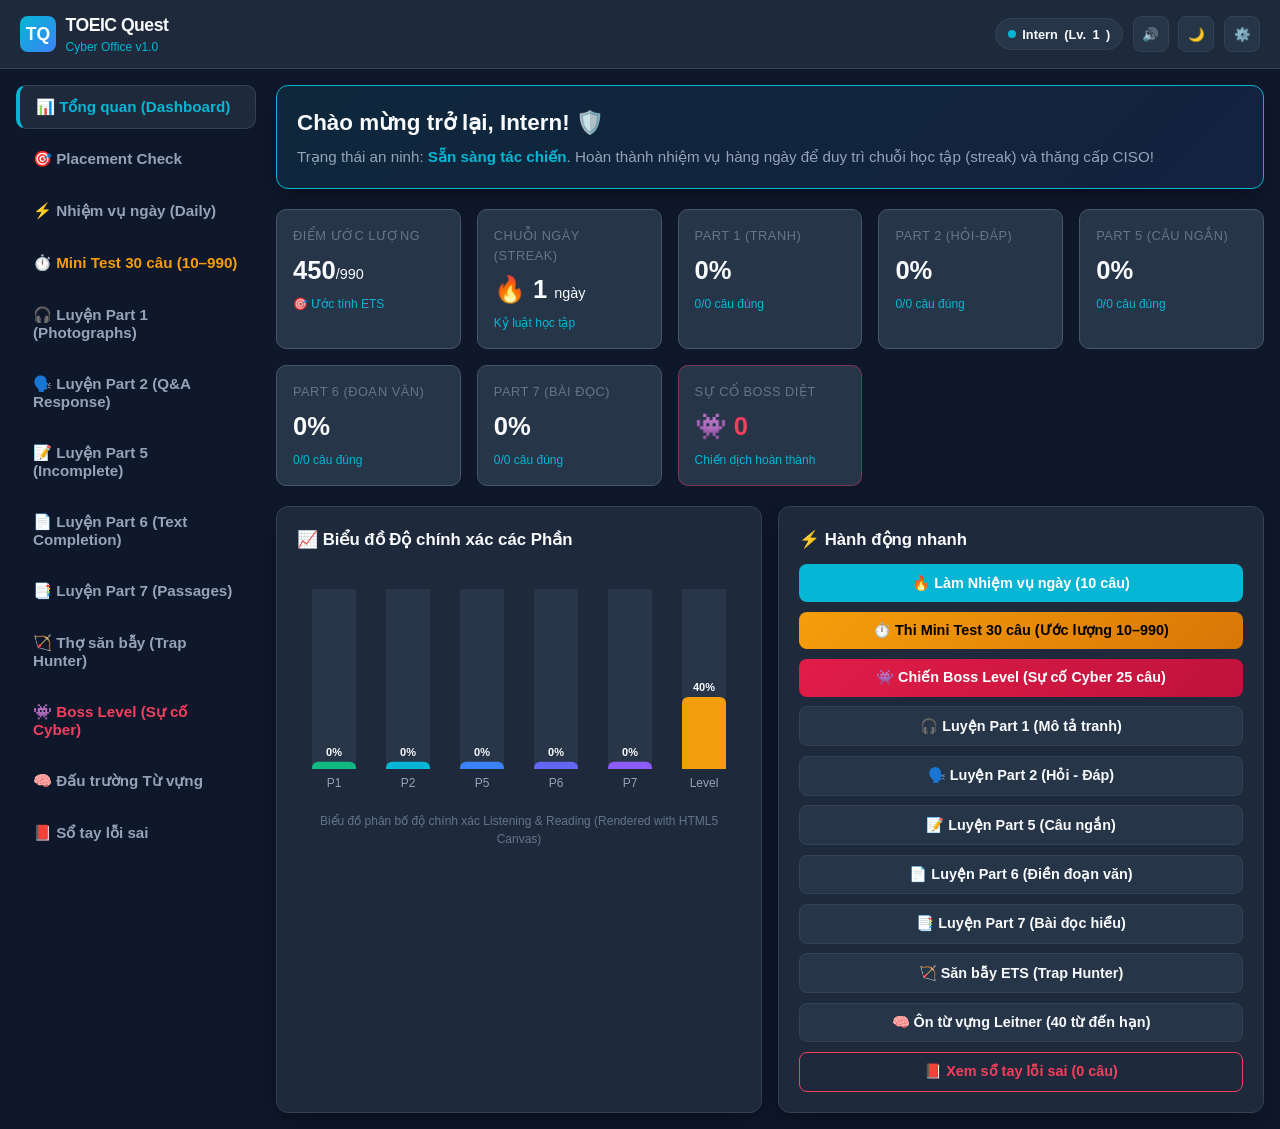
==== commit 3787e072: "feat: add Part 6 Text Completion and Mini Test 30 questions with ETS score scaling Co-Authored-By: C" ====
--- a/index.html
+++ b/index.html
@@ -674,9 +674,11 @@
       <button class="nav-btn active" onclick="app.navigate('dashboard')" data-view="dashboard">📊 Tổng quan (Dashboard)</button>
       <button class="nav-btn" onclick="app.navigate('placement')" data-view="placement">🎯 Placement Check</button>
       <button class="nav-btn" onclick="app.navigate('daily')" data-view="daily">⚡ Nhiệm vụ ngày (Daily)</button>
+      <button class="nav-btn" onclick="app.navigate('minitest')" data-view="minitest" style="color: var(--accent-amber);">⏱️ Mini Test 30 câu (10–990)</button>
       <button class="nav-btn" onclick="app.navigate('part1')" data-view="part1">🎧 Luyện Part 1 (Photographs)</button>
       <button class="nav-btn" onclick="app.navigate('part2')" data-view="part2">🗣️ Luyện Part 2 (Q&A Response)</button>
       <button class="nav-btn" onclick="app.navigate('part5')" data-view="part5">📝 Luyện Part 5 (Incomplete)</button>
+      <button class="nav-btn" onclick="app.navigate('part6')" data-view="part6">📄 Luyện Part 6 (Text Completion)</button>
       <button class="nav-btn" onclick="app.navigate('part7')" data-view="part7">📑 Luyện Part 7 (Passages)</button>
       <button class="nav-btn" onclick="app.navigate('traphunter')" data-view="traphunter">🏹 Thợ săn bẫy (Trap Hunter)</button>
       <button class="nav-btn" onclick="app.navigate('boss')" data-view="boss" style="color: var(--accent-rose);">👾 Boss Level (Sự cố Cyber)</button>
@@ -1415,6 +1417,78 @@
     vocab: ["mandate", "encompasses", "overseeing"]
   },
 
+  // --- PART 6: TEXT COMPLETION (2 SETS - 8 QUESTIONS) ---
+  {
+    id: "p6-set1", part: 6, level: 3, topic: "IT Password & MFA Update Notice",
+    passage: `MEMORANDUM\nTO: All Staff, HexaTech Solutions\nFROM: Security Operations Center (SOC)\nDATE: November 12, 2026\nSUBJECT: Upcoming Security Credential Rotation\n\nIn accordance with our bi-annual cyber hygiene protocol, all enterprise employee accounts are scheduled for credential rotation next Tuesday. The authentication portal will _______ [1] prompt you to construct a new alphanumeric password upon logging in. Please ensure your new password includes uppercase letters, numbers, and symbols.\n\nIt is _______ [2] that employees refrain from reusing passwords that have been utilized over the previous twelve months. _______ [3]. Additionally, any accounts that fail to update their credentials within 48 hours _______ [4] temporarily suspended until cleared by an IT helpdesk technician.\n\nThank you for your proactive partnership in safeguarding company data.`,
+    questions: [
+      {
+        id: "p6-001", blankNum: 1, stem: "Select the best answer for blank [1]:",
+        choices: ["automatically", "automation", "automatic", "automating"], answer: 0,
+        explanation_vi: "Đứng trước động từ 'prompt' và sau trợ động từ 'will' cần một phó từ (adverb) -> 'automatically' (tự động).",
+        trap: "Bẫy từ loại: Thường nhầm chọn tính từ 'automatic'."
+      },
+      {
+        id: "p6-002", blankNum: 2, stem: "Select the best answer for blank [2]:",
+        choices: ["mandatory", "optional", "tentative", "negligent"], answer: 0,
+        explanation_vi: "Cụm 'It is mandatory that...' (Điều bắt buộc là...). Ngữ cảnh bảo mật thông tin đòi hỏi tính bắt buộc, không thể là 'optional' (tùy ý) hay 'negligent' (cẩu thả).",
+        trap: "Bẫy ngữ nghĩa: 'optional' mâu thuẫn trực tiếp với chính sách an ninh mạng ở đoạn tiếp theo."
+      },
+      {
+        id: "p6-003", blankNum: 3, stem: "Select the sentence that best fits blank [3]:",
+        choices: [
+          "This standard minimizes the potential vulnerability of credential stuffing.",
+          "The corporate cafeteria will serve refreshments throughout the afternoon.",
+          "Our revenue projections for the upcoming fiscal quarter remain steady.",
+          "Please submit all travel receipts directly to the accounting division."
+        ], answer: 0,
+        explanation_vi: "Câu (A) 'This standard minimizes the potential vulnerability...' giải thích lý do vì sao không được dùng lại mật khẩu cũ ở câu trước. Các đáp án khác lạc đề về nhà ăn, doanh thu, công tác phí.",
+        trap: "Dạng câu chèn cả câu văn (Sentence insertion) đòi hỏi tính mạch lạc (coherence) với câu đứng trước."
+      },
+      {
+        id: "p6-004", blankNum: 4, stem: "Select the best answer for blank [4]:",
+        choices: ["will be", "have been", "were", "are being"], answer: 0,
+        explanation_vi: "Chủ ngữ là 'accounts' kết hợp với mốc thời gian tương lai 'within 48 hours' -> Dùng tương lai đơn bị động 'will be temporarily suspended' (sẽ bị tạm đình chỉ).",
+        trap: "Bẫy thì động từ trong mệnh đề chính sau mệnh đề quan hệ 'that fail to update'."
+      }
+    ]
+  },
+  {
+    id: "p6-set2", part: 6, level: 3, topic: "Corporate Software Convention",
+    passage: `EMAIL INVITATION\nTO: Regional Technology Partners\nFROM: Clara Bennett, Director of Enterprise Relations\nDATE: December 5, 2026\nSUBJECT: Annual CyberTech Summit Registration\n\nDear Partner,\n\nWe are pleased to invite you to the 14th Annual Global CyberTech Summit, taking place from January 18 to 20 at the Metro Convention Center. Registration is now officially open _______ [1] all accredited partner firms.\n\nThis year's event will feature an _______ [2] keynote presentation on defensive artificial intelligence delivered by Dr. Victor Vance. _______ [3].\n\nAs a valued partner, your representatives will receive _______ [4] access badges to all executive networking sessions. Please register your delegates before December 30 to secure their hotel accommodations.\n\nWarm regards,\nClara Bennett`,
+    questions: [
+      {
+        id: "p6-005", blankNum: 1, stem: "Select the best answer for blank [1]:",
+        choices: ["to", "at", "by", "from"], answer: 0,
+        explanation_vi: "Collocation bắt buộc: 'open to someone' (mở cửa / dành cho ai tham gia).",
+        trap: "Bẫy giới từ: Hay nhầm 'open for' hoặc 'open by'."
+      },
+      {
+        id: "p6-006", blankNum: 2, stem: "Select the best answer for blank [2]:",
+        choices: ["insightful", "accidental", "hesitant", "reluctant"], answer: 0,
+        explanation_vi: "'An insightful keynote presentation' (bài phát biểu sâu sắc / giàu thông tin chuyên môn).",
+        trap: "'Accidental' (tình cờ), 'hesitant' (do dự) không mang nghĩa tích cực cho một hội thảo lớn."
+      },
+      {
+        id: "p6-007", blankNum: 3, stem: "Select the sentence that best fits blank [3]:",
+        choices: [
+          "Attendees will gain actionable strategies to protect corporate infrastructure.",
+          "The convention center parking lot has been closed for repaving.",
+          "Our overseas shipping department is handling maritime transport.",
+          "Please verify that the fire alarm batteries have been changed."
+        ], answer: 0,
+        explanation_vi: "Câu (A) 'Attendees will gain actionable strategies...' tiếp nối ý bài phát biểu về AI phòng thủ ở câu trước để nêu lợi ích cho người tham gia.",
+        trap: "Bẫy câu chèn: Các đáp án B, C, D đều lạc đề (bãi đỗ xe, tàu biển, pin báo cháy)."
+      },
+      {
+        id: "p6-008", blankNum: 4, stem: "Select the best answer for blank [4]:",
+        choices: ["complimentary", "compliment", "complimenting", "complimented"], answer: 0,
+        explanation_vi: "Trước cụm danh từ 'access badges' cần tính từ 'complimentary' mang nghĩa miễn phí / tặng kèm (complimentary access badges = thẻ tham dự miễn phí).",
+        trap: "Bẫy từ vựng kinh điển TOEIC: 'complimentary' là tính từ (miễn phí), khác với động từ/danh từ 'compliment' (khen ngợi)."
+      }
+    ]
+  },
+
   // --- PART 7 PASSAGES & QUESTIONS (8 QUESTIONS ACROSS 2 SETS) ---
   {
     id: "p7-set1", part: 7, level: 3, topic: "IT Security Incident & Policy",
@@ -1874,6 +1948,7 @@
       p1: { total: 0, correct: 0 },
       p2: { total: 0, correct: 0 },
       p5: { total: 0, correct: 0 },
+      p6: { total: 0, correct: 0 },
       p7: { total: 0, correct: 0 }
     },
     dailyMission: {
@@ -2125,6 +2200,12 @@
       case "traphunter":
         this.renderTrapHunter(stage);
         break;
+      case "part6":
+        this.startPartPractice(6);
+        break;
+      case "minitest":
+        this.startMiniTest();
+        break;
       case "boss":
         this.renderBossArena(stage);
         break;
@@ -2171,6 +2252,10 @@
     const p5Total = this.state.progress.partStats.p5.total;
     const p5Correct = this.state.progress.partStats.p5.correct;
     const p5Acc = p5Total > 0 ? Math.round((p5Correct / p5Total) * 100) : 0;
+
+    const p6Total = this.state.progress.partStats.p6 ? this.state.progress.partStats.p6.total : 0;
+    const p6Correct = this.state.progress.partStats.p6 ? this.state.progress.partStats.p6.correct : 0;
+    const p6Acc = p6Total > 0 ? Math.round((p6Correct / p6Total) * 100) : 0;
 
     const p7Total = this.state.progress.partStats.p7.total;
     const p7Correct = this.state.progress.partStats.p7.correct;
@@ -2217,7 +2302,12 @@
           <span class="sub">${p5Correct}/${p5Total} câu đúng</span>
         </div>
         <div class="stat-tile">
-          <span class="label">Part 7 (Đoạn văn)</span>
+          <span class="label">Part 6 (Đoạn văn)</span>
+          <span class="value">${p6Acc}%</span>
+          <span class="sub">${p6Correct}/${p6Total} câu đúng</span>
+        </div>
+        <div class="stat-tile">
+          <span class="label">Part 7 (Bài đọc)</span>
           <span class="value">${p7Acc}%</span>
           <span class="sub">${p7Correct}/${p7Total} câu đúng</span>
         </div>
@@ -2243,9 +2333,13 @@
           <h3 style="font-size: 1.05rem; font-weight: 700; margin-bottom: 0.75rem;">⚡ Hành động nhanh</h3>
           <div style="display: flex; flex-direction: column; gap: 0.6rem;">
             <button class="btn" onclick="app.navigate('daily')">🔥 Làm Nhiệm vụ ngày (10 câu)</button>
+            <button class="btn" style="background: linear-gradient(135deg, #f59e0b, #d97706); color: #000; font-weight: 800;" onclick="app.navigate('minitest')">⏱️ Thi Mini Test 30 câu (Ước lượng 10–990)</button>
             <button class="btn" style="background: linear-gradient(135deg, #e11d48, #be123c); color: #fff;" onclick="app.navigate('boss')">👾 Chiến Boss Level (Sự cố Cyber 25 câu)</button>
             <button class="btn btn-secondary" onclick="app.navigate('part1')">🎧 Luyện Part 1 (Mô tả tranh)</button>
             <button class="btn btn-secondary" onclick="app.navigate('part2')">🗣️ Luyện Part 2 (Hỏi - Đáp)</button>
+            <button class="btn btn-secondary" onclick="app.navigate('part5')">📝 Luyện Part 5 (Câu ngắn)</button>
+            <button class="btn btn-secondary" onclick="app.navigate('part6')">📄 Luyện Part 6 (Điền đoạn văn)</button>
+            <button class="btn btn-secondary" onclick="app.navigate('part7')">📑 Luyện Part 7 (Bài đọc hiểu)</button>
             <button class="btn btn-secondary" onclick="app.navigate('traphunter')">🏹 Săn bẫy ETS (Trap Hunter)</button>
             <button class="btn btn-secondary" onclick="app.navigate('vocab')">🧠 Ôn từ vựng Leitner (${this.state.progress.leitnerBoxes.b1.length} từ đến hạn)</button>
             <button class="btn btn-outline-danger" onclick="app.navigate('errors')">📕 Xem sổ tay lỗi sai (${errorCount} câu)</button>
@@ -2255,10 +2349,11 @@
     `;
 
     this.drawChart("accuracyChart", [
-      { label: "Part 1", value: p1Acc, color: "#10b981" },
-      { label: "Part 2", value: p2Acc, color: "#06b6d4" },
-      { label: "Part 5", value: p5Acc, color: "#3b82f6" },
-      { label: "Part 7", value: p7Acc, color: "#8b5cf6" },
+      { label: "P1", value: p1Acc, color: "#10b981" },
+      { label: "P2", value: p2Acc, color: "#06b6d4" },
+      { label: "P5", value: p5Acc, color: "#3b82f6" },
+      { label: "P6", value: p6Acc, color: "#6366f1" },
+      { label: "P7", value: p7Acc, color: "#8b5cf6" },
       { label: "Level", value: (this.state.adaptive.currentDifficulty / 5) * 100, color: "#f59e0b" }
     ]);
   }
@@ -2472,6 +2567,97 @@
     this.activeQuiz.render(stage);
   }
 
+  startMiniTest() {
+    const stage = document.getElementById("stageContent");
+    // Draw 30 questions: 4 Part 1, 6 Part 2, 12 Part 5, 4 Part 6, 4 Part 7
+    const p1s = QUESTIONS.filter(q => q.part === 1).sort(() => 0.5 - Math.random()).slice(0, 4);
+    const p2s = QUESTIONS.filter(q => q.part === 2).sort(() => 0.5 - Math.random()).slice(0, 6);
+    const p5s = QUESTIONS.filter(q => q.part === 5).sort(() => 0.5 - Math.random()).slice(0, 12);
+
+    const p6Pool = [];
+    QUESTIONS.filter(q => q.part === 6).forEach(p => {
+      p.questions.forEach(sub => {
+        p6Pool.push({ ...sub, part: 6, passage: p.passage, level: p.level, topic: p.topic });
+      });
+    });
+    const p6s = p6Pool.slice(0, 4);
+
+    const p7Pool = [];
+    QUESTIONS.filter(q => q.part === 7).forEach(p => {
+      p.questions.forEach(sub => {
+        p7Pool.push({ ...sub, part: 7, passage: p.passage, level: p.level, topic: p.topic });
+      });
+    });
+    const p7s = p7Pool.slice(0, 4);
+
+    const miniTestPool = [...p1s, ...p2s, ...p5s, ...p6s, ...p7s];
+
+    this.activeQuiz = new QuizController(miniTestPool, {
+      title: "⏱️ Mini Test 30 câu (Quy đổi điểm ETS 10–990)",
+      isExamMode: true,
+      timeLimitMinutes: 20,
+      onComplete: (results) => {
+        const ratio = results.score / results.total;
+        let lScore = Math.min(495, Math.max(10, Math.round((ratio * 490 + 5) / 5) * 5));
+        let rScore = Math.min(495, Math.max(10, Math.round((ratio * 485 + 5) / 5) * 5));
+        let totalEstimated = lScore + rScore;
+
+        app.state.user.estimatedScore = totalEstimated;
+        app.gainXP(60);
+        app.saveState();
+
+        stage.innerHTML = `
+          <div class="card" style="text-align: center; padding: 2.5rem; max-width: 650px; margin: 0 auto; border: 2px solid var(--accent-amber);">
+            <div style="font-size: 3rem; margin-bottom: 0.5rem;">📊</div>
+            <h2 style="font-size: 1.8rem; font-weight: 900; color: #fff; margin-bottom: 0.35rem;">
+              BẢNG BÁO CÁO ĐIỂM MINI TEST ETS
+            </h2>
+            <span style="font-size: 0.85rem; color: var(--accent-amber); font-weight: 600;">
+              Thang điểm quy đổi chuẩn ETS xấp xỉ (10 - 990)
+            </span>
+
+            <div style="background: var(--bg-card); border: 2px solid var(--accent-cyan); border-radius: 14px; padding: 1.5rem; margin: 1.5rem 0;">
+              <span style="font-size: 0.8rem; color: var(--text-muted); display: block; text-transform: uppercase; letter-spacing: 1px;">
+                TỔNG ĐIỂM ƯỚC TÍNH (ESTIMATED TOTAL SCORE)
+              </span>
+              <div style="font-size: 3.5rem; font-weight: 900; color: var(--accent-cyan); line-height: 1.1; margin: 0.3rem 0;">
+                ${totalEstimated} <span style="font-size: 1.2rem; color: var(--text-muted); font-weight: 600;">/ 990</span>
+              </div>
+              <div style="display: flex; justify-content: center; gap: 2rem; margin-top: 1rem; border-top: 1px solid var(--border-color); padding-top: 0.8rem;">
+                <div>
+                  <span style="font-size: 0.75rem; color: var(--text-sub); display: block;">🎧 LISTENING</span>
+                  <strong style="font-size: 1.4rem; color: var(--accent-green);">${lScore}</strong>
+                </div>
+                <div>
+                  <span style="font-size: 0.75rem; color: var(--text-sub); display: block;">📖 READING</span>
+                  <strong style="font-size: 1.4rem; color: var(--accent-blue);">${rScore}</strong>
+                </div>
+                <div>
+                  <span style="font-size: 0.75rem; color: var(--text-sub); display: block;">🎯 ĐỘ CHÍNH XÁC</span>
+                  <strong style="font-size: 1.4rem; color: var(--accent-amber);">${results.score}/${results.total}</strong>
+                </div>
+              </div>
+            </div>
+
+            <div style="text-align: left; background: var(--bg-card); padding: 1rem 1.25rem; border-radius: 8px; border: 1px solid var(--border-light); font-size: 0.9rem; line-height: 1.6; margin-bottom: 1.5rem;">
+              <strong style="color: var(--accent-cyan);">💡 Nhận định từ Giảng viên TOEIC:</strong>
+              <ul style="margin-left: 1.25rem; margin-top: 0.4rem;">
+                <li>Điểm ước tính: <strong>${totalEstimated}/990</strong>. ${totalEstimated >= 750 ? "Trình độ cao, bạn đã nắm rất vững cấu trúc bẫy của đề thi ETS!" : totalEstimated >= 550 ? "Nền tảng khá tốt, cần tăng tốc độ xử lý Part 5 & 6 để dành thêm thời gian cho Part 7." : "Nên tập trung luyện thêm từ vựng cốt lõi và làm lại các câu trong Sổ tay lỗi sai."}</li>
+                <li>Đã cộng thưởng <strong>+60 XP</strong> vào hồ sơ cấp bậc.</li>
+                <li>Điểm số trên Dashboard đã được đồng bộ tự động.</li>
+              </ul>
+            </div>
+
+            <button class="btn" style="padding: 0.8rem 2.2rem; font-size: 1rem;" onclick="app.navigate('dashboard')">
+              Về Dashboard
+            </button>
+          </div>
+        `;
+      }
+    });
+    this.activeQuiz.render(stage);
+  }
+
   startPartPractice(partNum) {
     const stage = document.getElementById("stageContent");
     let pool = [];
@@ -2485,6 +2671,19 @@
     } else if (partNum === 5) {
       pool = QUESTIONS.filter(q => q.part === 5);
       title = "📝 Luyện Part 5: Hoàn thành câu (Incomplete Sentences)";
+    } else if (partNum === 6) {
+      QUESTIONS.filter(q => q.part === 6).forEach(p => {
+        p.questions.forEach(sub => {
+          pool.push({
+            ...sub,
+            part: 6,
+            passage: p.passage,
+            level: p.level,
+            topic: p.topic
+          });
+        });
+      });
+      title = "📄 Luyện Part 6: Điền đoạn văn (Text Completion)";
     } else if (partNum === 7) {
       QUESTIONS.filter(q => q.part === 7).forEach(p => {
         p.questions.forEach(sub => {
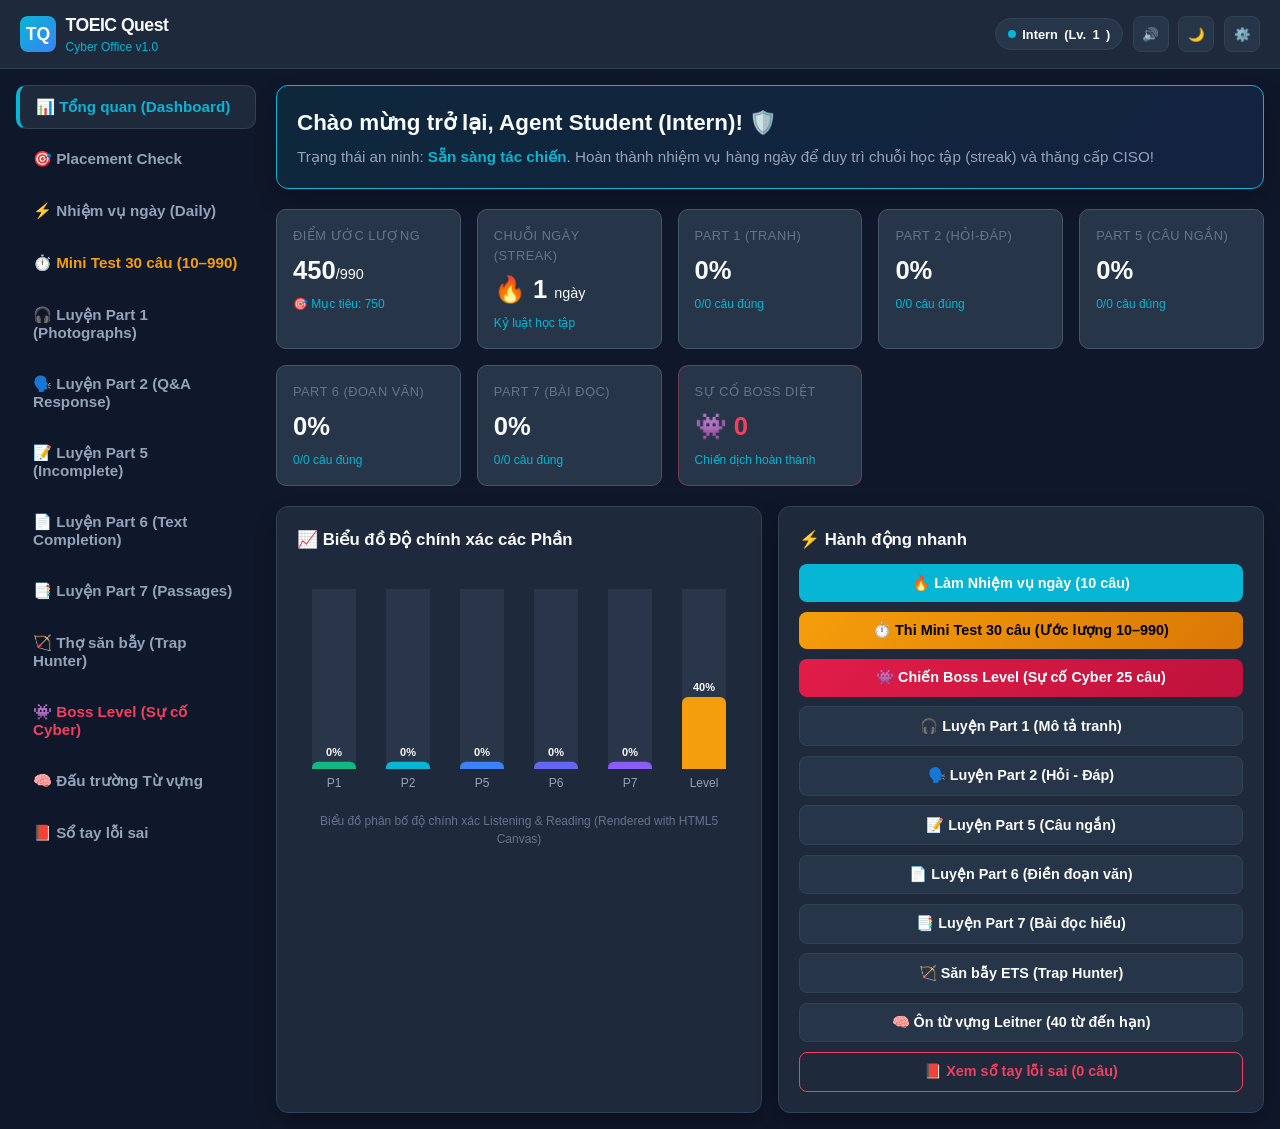
==== commit 11686a51: "fix: resolve critical logic and correctness bugs across app Co-Authored-By: Claude Code <noreply@ant" ====
--- a/index.html
+++ b/index.html
@@ -1915,6 +1915,16 @@
  */
 const STORAGE_KEY = "TOEIC_QUEST_CYBER_DATA_V1";
 
+function escapeHTML(str) {
+  if (str === null || str === undefined) return "";
+  return String(str)
+    .replace(/&/g, "&amp;")
+    .replace(/</g, "&lt;")
+    .replace(/>/g, "&gt;")
+    .replace(/"/g, "&quot;")
+    .replace(/'/g, "&#039;");
+}
+
 const DEFAULT_STATE = {
   user: {
     name: "Agent Student",
@@ -1925,6 +1935,7 @@
     lastActiveDate: new Date().toISOString().split("T")[0],
     soundEnabled: true,
     theme: "dark",
+    targetScore: 750,
     estimatedScore: 450,
     speechRate: 1.0,
     speechVoice: "en-US"
@@ -2032,6 +2043,7 @@
 
 class ToeicQuestApp {
   constructor() {
+    this.escapeHTML = escapeHTML;
     this.state = this.loadState();
     this.sound = new SoundSynth();
     this.currentView = "dashboard";
@@ -2040,19 +2052,167 @@
     this.vocabStudyMode = "card"; // card, quiz, type
   }
 
+  escapeHTML(str) {
+    return escapeHTML(str);
+  }
+
+  validateAndMergeState(imported) {
+    if (!imported || typeof imported !== "object") return null;
+    const base = JSON.parse(JSON.stringify(DEFAULT_STATE));
+
+    // Merge and validate user
+    if (imported.user && typeof imported.user === "object") {
+      if (typeof imported.user.name === "string" && imported.user.name.trim()) {
+        base.user.name = imported.user.name.trim().slice(0, 50);
+      }
+      if (typeof imported.user.role === "string" && imported.user.role.trim()) {
+        base.user.role = imported.user.role.trim().slice(0, 40);
+      }
+      if (typeof imported.user.level === "number" && !isNaN(imported.user.level)) {
+        base.user.level = Math.max(1, Math.floor(imported.user.level));
+      }
+      if (typeof imported.user.xp === "number" && !isNaN(imported.user.xp)) {
+        base.user.xp = Math.max(0, Math.floor(imported.user.xp));
+      }
+      if (typeof imported.user.streak === "number" && !isNaN(imported.user.streak)) {
+        base.user.streak = Math.max(0, Math.floor(imported.user.streak));
+      }
+      if (typeof imported.user.targetScore === "number" && !isNaN(imported.user.targetScore)) {
+        base.user.targetScore = Math.min(990, Math.max(10, Math.floor(imported.user.targetScore)));
+      }
+      if (typeof imported.user.estimatedScore === "number" && !isNaN(imported.user.estimatedScore)) {
+        base.user.estimatedScore = Math.min(990, Math.max(10, Math.floor(imported.user.estimatedScore)));
+      }
+      if (typeof imported.user.soundEnabled === "boolean") {
+        base.user.soundEnabled = imported.user.soundEnabled;
+      }
+      if (typeof imported.user.theme === "string" && ["dark", "light"].includes(imported.user.theme)) {
+        base.user.theme = imported.user.theme;
+      }
+      if (typeof imported.user.speechRate === "number" && !isNaN(imported.user.speechRate)) {
+        base.user.speechRate = Math.min(2.0, Math.max(0.5, imported.user.speechRate));
+      }
+      if (typeof imported.user.speechVoice === "string") {
+        base.user.speechVoice = imported.user.speechVoice;
+      }
+      if (typeof imported.user.lastActiveDate === "string") {
+        base.user.lastActiveDate = imported.user.lastActiveDate;
+      }
+    }
+
+    // Merge and validate adaptive
+    if (imported.adaptive && typeof imported.adaptive === "object") {
+      if (typeof imported.adaptive.currentDifficulty === "number" && !isNaN(imported.adaptive.currentDifficulty)) {
+        base.adaptive.currentDifficulty = Math.min(5, Math.max(1, Math.floor(imported.adaptive.currentDifficulty)));
+      }
+      if (typeof imported.adaptive.consecutiveCorrect === "number" && !isNaN(imported.adaptive.consecutiveCorrect)) {
+        base.adaptive.consecutiveCorrect = Math.max(0, Math.floor(imported.adaptive.consecutiveCorrect));
+      }
+      if (typeof imported.adaptive.consecutiveWrong === "number" && !isNaN(imported.adaptive.consecutiveWrong)) {
+        base.adaptive.consecutiveWrong = Math.max(0, Math.floor(imported.adaptive.consecutiveWrong));
+      }
+    }
+
+    // Merge and validate progress
+    if (imported.progress && typeof imported.progress === "object") {
+      if (imported.progress.partStats && typeof imported.progress.partStats === "object") {
+        ['p1', 'p2', 'p5', 'p6', 'p7'].forEach(p => {
+          if (imported.progress.partStats[p] && typeof imported.progress.partStats[p] === "object") {
+            base.progress.partStats[p] = {
+              total: Math.max(0, Number(imported.progress.partStats[p].total) || 0),
+              correct: Math.max(0, Number(imported.progress.partStats[p].correct) || 0)
+            };
+          }
+        });
+      }
+
+      if (imported.progress.leitnerBoxes && typeof imported.progress.leitnerBoxes === "object") {
+        for (let i = 1; i <= 5; i++) {
+          const bKey = `b${i}`;
+          if (Array.isArray(imported.progress.leitnerBoxes[bKey])) {
+            base.progress.leitnerBoxes[bKey] = imported.progress.leitnerBoxes[bKey].filter(w => typeof w === "string");
+          }
+        }
+      }
+
+      // Check if all leitner boxes are empty; if so, populate b1 with VOCAB
+      const totalWords = Object.values(base.progress.leitnerBoxes).reduce((acc, arr) => acc + arr.length, 0);
+      if (totalWords === 0 && typeof VOCAB !== "undefined" && Array.isArray(VOCAB)) {
+        base.progress.leitnerBoxes.b1 = VOCAB.map(v => v.word);
+      }
+
+      if (imported.progress.completedQuestions && typeof imported.progress.completedQuestions === "object") {
+        base.progress.completedQuestions = imported.progress.completedQuestions;
+      }
+      if (Array.isArray(imported.progress.flaggedQuestions)) {
+        base.progress.flaggedQuestions = imported.progress.flaggedQuestions.filter(q => typeof q === "string");
+      }
+      if (imported.progress.dailyMission && typeof imported.progress.dailyMission === "object") {
+        base.progress.dailyMission = {
+          date: String(imported.progress.dailyMission.date || ""),
+          questionIds: Array.isArray(imported.progress.dailyMission.questionIds) ? imported.progress.dailyMission.questionIds : [],
+          completedIds: Array.isArray(imported.progress.dailyMission.completedIds) ? imported.progress.dailyMission.completedIds : []
+        };
+      }
+      if (imported.progress.bossStats && typeof imported.progress.bossStats === "object") {
+        base.progress.bossStats = {
+          bossDefeated: Math.max(0, Number(imported.progress.bossStats.bossDefeated) || 0),
+          lastDefeatedDate: String(imported.progress.bossStats.lastDefeatedDate || ""),
+          highestTitleEarned: String(imported.progress.bossStats.highestTitleEarned || "Intern")
+        };
+      }
+    }
+
+    return base;
+  }
+
+  getAllQuestionsFlat() {
+    const list = [];
+    QUESTIONS.forEach(item => {
+      if (item.questions && Array.isArray(item.questions)) {
+        item.questions.forEach(sub => {
+          list.push({
+            ...sub,
+            part: item.part,
+            passage: item.passage,
+            level: item.level || sub.level || 3,
+            topic: item.topic || sub.topic || 'General'
+          });
+        });
+      } else {
+        list.push(item);
+      }
+    });
+    return list;
+  }
+
+  findQuestionById(qid) {
+    const direct = QUESTIONS.find(q => q.id === qid);
+    if (direct && (!direct.questions || direct.choices)) return direct;
+    for (const item of QUESTIONS) {
+      if (item.questions && Array.isArray(item.questions)) {
+        const sub = item.questions.find(sq => sq.id === qid);
+        if (sub) {
+          return {
+            ...sub,
+            part: item.part,
+            passage: item.passage,
+            level: item.level || sub.level || 3,
+            topic: item.topic || sub.topic || 'General'
+          };
+        }
+      }
+    }
+    return direct || null;
+  }
+
   loadState() {
     try {
       const saved = localStorage.getItem(STORAGE_KEY);
       if (saved) {
         const parsed = JSON.parse(saved);
-        // Merge with defaults to prevent broken structures
-        return {
-          ...DEFAULT_STATE,
-          ...parsed,
-          user: { ...DEFAULT_STATE.user, ...parsed.user },
-          adaptive: { ...DEFAULT_STATE.adaptive, ...parsed.adaptive },
-          progress: { ...DEFAULT_STATE.progress, ...parsed.progress }
-        };
+        const merged = this.validateAndMergeState(parsed);
+        if (merged) return merged;
       }
     } catch (e) {
       console.warn("Error loading stored state, starting fresh.", e);
@@ -2138,12 +2298,25 @@
   }
 
   updateCyberRole() {
+    const roles = ["Intern", "Junior Analyst", "Senior Specialist", "Team Lead", "CISO"];
     const lv = this.state.user.level;
-    if (lv < 3) this.state.user.role = "Intern";
-    else if (lv < 6) this.state.user.role = "Junior Analyst";
-    else if (lv < 10) this.state.user.role = "Senior Specialist";
-    else if (lv < 15) this.state.user.role = "Team Lead";
-    else this.state.user.role = "CISO";
+    let calculatedRole = "Intern";
+    if (lv < 3) calculatedRole = "Intern";
+    else if (lv < 6) calculatedRole = "Junior Analyst";
+    else if (lv < 10) calculatedRole = "Senior Specialist";
+    else if (lv < 15) calculatedRole = "Team Lead";
+    else calculatedRole = "CISO";
+
+    const getRoleRank = (r) => {
+      const base = (r || "").replace(/\s*\(.*?\)/, "").trim();
+      const baseIdx = roles.indexOf(base);
+      const isMaster = (r || "").includes("Master") ? 1 : 0;
+      return (baseIdx !== -1 ? baseIdx : 0) * 10 + isMaster;
+    };
+
+    if (getRoleRank(calculatedRole) > getRoleRank(this.state.user.role)) {
+      this.state.user.role = calculatedRole;
+    }
   }
 
   showToast(msg) {
@@ -2171,8 +2344,20 @@
     const stage = document.getElementById("stageContent");
     if (!stage) return;
 
-    if (this.activeQuiz && !this.activeQuiz.isDone) {
-      this.activeQuiz.stopAudio();
+    if (this.activeQuiz) {
+      if (typeof this.activeQuiz.cleanup === "function") {
+        this.activeQuiz.cleanup();
+      } else {
+        if (typeof this.activeQuiz.stopAudio === "function") {
+          this.activeQuiz.stopAudio();
+        }
+        if (this.activeQuiz.timerInterval) {
+          clearInterval(this.activeQuiz.timerInterval);
+          this.activeQuiz.timerInterval = null;
+        }
+        this.activeQuiz.isDone = true;
+      }
+      this.activeQuiz = null;
     }
 
     switch (viewName) {
@@ -2268,7 +2453,7 @@
     stage.innerHTML = `
       <div class="card" style="background: linear-gradient(135deg, rgba(6, 182, 212, 0.1), rgba(59, 130, 246, 0.1)); border-color: var(--accent-cyan);">
         <h2 style="font-size: 1.4rem; font-weight: 800; margin-bottom: 0.35rem;">
-          Chào mừng trở lại, ${this.state.user.role}! 🛡️
+          Chào mừng trở lại, ${this.escapeHTML(this.state.user.name)} (${this.escapeHTML(this.state.user.role)})! 🛡️
         </h2>
         <p style="color: var(--text-sub); font-size: 0.95rem;">
           Trạng thái an ninh: <strong style="color: var(--accent-cyan);">Sẵn sàng tác chiến</strong>. Hoàn thành nhiệm vụ hàng ngày để duy trì chuỗi học tập (streak) và thăng cấp CISO!
@@ -2279,7 +2464,7 @@
         <div class="stat-tile">
           <span class="label">Điểm ước lượng</span>
           <span class="value">${this.state.user.estimatedScore}<span style="font-size: 0.9rem; font-weight: 500;">/990</span></span>
-          <span class="sub">🎯 Ước tính ETS</span>
+          <span class="sub">🎯 Mục tiêu: ${this.state.user.targetScore || 750}</span>
         </div>
         <div class="stat-tile">
           <span class="label">Chuỗi ngày (Streak)</span>
@@ -2412,23 +2597,7 @@
   startPlacementTest() {
     const stage = document.getElementById("stageContent");
     // Pick 20 questions (all available Part 5 + Part 7 questions)
-    const flatList = [];
-    QUESTIONS.forEach(q => {
-      if (q.part === 5) flatList.push(q);
-      else if (q.part === 7 && q.questions) {
-        q.questions.forEach(sub => {
-          flatList.push({
-            ...sub,
-            part: 7,
-            passage: q.passage,
-            level: q.level,
-            topic: q.topic,
-            vocab: sub.vocab || []
-          });
-        });
-      }
-    });
-
+    const flatList = this.getAllQuestionsFlat().filter(q => q.part === 5 || q.part === 6 || q.part === 7);
     const selected = flatList.slice(0, 20);
     this.activeQuiz = new QuizController(selected, {
       title: "🎯 Placement Check (Đánh giá năng lực đầu vào)",
@@ -2499,22 +2668,11 @@
     // Collect questions
     const missionQuestions = [];
     missionQids.forEach(qid => {
-      const q = QUESTIONS.find(item => item.id === qid);
+      const q = this.findQuestionById(qid);
       if (q) missionQuestions.push(q);
-      else {
-        // Look inside part 7 sub-questions
-        QUESTIONS.forEach(item => {
-          if (item.part === 7 && item.questions) {
-            const foundSub = item.questions.find(sq => sq.id === qid);
-            if (foundSub) {
-              missionQuestions.push({
-                ...foundSub, part: 7, passage: item.passage, topic: item.topic, level: item.level
-              });
-            }
-          }
-        });
-      }
     });
+
+    const isCompleted = (this.state.progress.dailyMission.completedIds || []).length >= missionQuestions.length && missionQuestions.length > 0;
 
     stage.innerHTML = `
       <div class="card">
@@ -2525,9 +2683,19 @@
         <div class="stat-tile" style="margin-bottom: 1.25rem;">
           <span class="label">Tiến độ hôm nay</span>
           <span class="value">${this.state.progress.dailyMission.completedIds.length} / ${missionQuestions.length}</span>
-          <span class="sub">+50 XP khi hoàn thành tất cả câu hỏi</span>
+          <span class="sub">${isCompleted ? "✅ Đã nhận thưởng +50 XP hôm nay" : "+50 XP khi hoàn thành tất cả câu hỏi"}</span>
         </div>
-        <button class="btn" onclick="app.launchDailyQuiz()">🚀 Bắt đầu làm ngay</button>
+        ${isCompleted ? `
+          <div style="background: rgba(16, 185, 129, 0.15); border: 1px solid var(--accent-green); padding: 1rem; border-radius: 8px; margin-bottom: 1.25rem; font-size: 0.95rem;">
+            🎉 <strong>Tuyệt vời!</strong> Bạn đã hoàn thành nhiệm vụ ngày hôm nay (+50 XP). Nhiệm vụ mới sẽ sẵn sàng vào ngày mai.
+          </div>
+          <div style="display: flex; gap: 0.75rem; flex-wrap: wrap;">
+            <button class="btn btn-secondary" onclick="app.launchDailyQuiz()">🔄 Ôn tập lại (Không tính thêm XP)</button>
+            <button class="btn" onclick="app.navigate('minitest')">⏱️ Thi Mini Test 30 câu</button>
+          </div>
+        ` : `
+          <button class="btn" onclick="app.launchDailyQuiz()">🚀 Bắt đầu làm ngay</button>
+        `}
       </div>
     `;
   }
@@ -2535,32 +2703,28 @@
   launchDailyQuiz() {
     const stage = document.getElementById("stageContent");
     const today = new Date().toISOString().split("T")[0];
-    const missionQids = this.state.progress.dailyMission.questionIds;
+    const mission = this.state.progress.dailyMission;
+    const missionQids = mission.questionIds || [];
+    const isAlreadyCompleted = (mission.completedIds || []).length >= missionQids.length && mission.date === today && missionQids.length > 0;
+
     const missionQuestions = [];
     missionQids.forEach(qid => {
-      const q = QUESTIONS.find(item => item.id === qid);
+      const q = this.findQuestionById(qid);
       if (q) missionQuestions.push(q);
-      else {
-        QUESTIONS.forEach(item => {
-          if (item.part === 7 && item.questions) {
-            const foundSub = item.questions.find(sq => sq.id === qid);
-            if (foundSub) {
-              missionQuestions.push({
-                ...foundSub, part: 7, passage: item.passage, topic: item.topic, level: item.level
-              });
-            }
-          }
-        });
-      }
     });
 
     this.activeQuiz = new QuizController(missionQuestions, {
-      title: "⚡ Nhiệm vụ ngày (Practice Mode)",
+      title: isAlreadyCompleted ? "⚡ Ôn lại Nhiệm vụ ngày (Review Mode)" : "⚡ Nhiệm vụ ngày (Practice Mode)",
       isExamMode: false,
       onComplete: (res) => {
-        app.state.progress.dailyMission.completedIds = missionQids;
-        app.gainXP(50);
-        app.showToast("🎉 Hoàn thành xuất sắc Daily Mission! +50 XP");
+        if (!isAlreadyCompleted) {
+          app.state.progress.dailyMission.completedIds = [...missionQids];
+          app.gainXP(50);
+          app.showToast("🎉 Hoàn thành xuất sắc Daily Mission! +50 XP");
+        } else {
+          app.showToast("Đã hoàn thành lượt ôn tập!");
+        }
+        app.saveState();
         app.navigate("dashboard");
       }
     });
@@ -2597,9 +2761,16 @@
       isExamMode: true,
       timeLimitMinutes: 20,
       onComplete: (results) => {
-        const ratio = results.score / results.total;
-        let lScore = Math.min(495, Math.max(10, Math.round((ratio * 490 + 5) / 5) * 5));
-        let rScore = Math.min(495, Math.max(10, Math.round((ratio * 485 + 5) / 5) * 5));
+        const lTotal = results.listeningTotal || 10;
+        const rTotal = results.readingTotal || 20;
+        const lCorrect = results.listeningCorrect !== undefined ? results.listeningCorrect : Math.round((results.score / results.total) * 10);
+        const rCorrect = results.readingCorrect !== undefined ? results.readingCorrect : (results.score - lCorrect);
+
+        const lRatio = lTotal > 0 ? (lCorrect / lTotal) : 0;
+        const rRatio = rTotal > 0 ? (rCorrect / rTotal) : 0;
+
+        let lScore = Math.min(495, Math.max(5, Math.round((lRatio * 490 + 5) / 5) * 5));
+        let rScore = Math.min(495, Math.max(5, Math.round((rRatio * 490 + 5) / 5) * 5));
         let totalEstimated = lScore + rScore;
 
         app.state.user.estimatedScore = totalEstimated;
@@ -2625,11 +2796,11 @@
               </div>
               <div style="display: flex; justify-content: center; gap: 2rem; margin-top: 1rem; border-top: 1px solid var(--border-color); padding-top: 0.8rem;">
                 <div>
-                  <span style="font-size: 0.75rem; color: var(--text-sub); display: block;">🎧 LISTENING</span>
+                  <span style="font-size: 0.75rem; color: var(--text-sub); display: block;">🎧 LISTENING (${lCorrect}/${lTotal})</span>
                   <strong style="font-size: 1.4rem; color: var(--accent-green);">${lScore}</strong>
                 </div>
                 <div>
-                  <span style="font-size: 0.75rem; color: var(--text-sub); display: block;">📖 READING</span>
+                  <span style="font-size: 0.75rem; color: var(--text-sub); display: block;">📖 READING (${rCorrect}/${rTotal})</span>
                   <strong style="font-size: 1.4rem; color: var(--accent-blue);">${rScore}</strong>
                 </div>
                 <div>
@@ -2942,15 +3113,32 @@
 
   gradeVocab(word, remembered) {
     const boxes = this.state.progress.leitnerBoxes;
+    // Ensure all 5 boxes exist
+    for (let i = 1; i <= 5; i++) {
+      if (!Array.isArray(boxes[`b${i}`])) boxes[`b${i}`] = [];
+    }
+
+    let currentBox = 1;
+    for (let i = 1; i <= 5; i++) {
+      if (boxes[`b${i}`].includes(word)) {
+        currentBox = i;
+        break;
+      }
+    }
+
     // Remove word from all boxes
     for (let i = 1; i <= 5; i++) {
       boxes[`b${i}`] = boxes[`b${i}`].filter(w => w !== word);
     }
 
     if (remembered) {
-      boxes.b3.push(word);
-      this.gainXP(5);
+      const nextBox = Math.min(5, currentBox + 1);
+      boxes[`b${nextBox}`].push(word);
+      this.gainXP(nextBox === 5 ? 10 : 5);
       this.sound.playCorrect();
+      if (nextBox === 5) {
+        this.showToast(`🌟 Từ "${word}" đã đạt cấp Thành thạo (Hộp 5)!`);
+      }
     } else {
       boxes.b1.push(word);
       this.sound.playWrong();
@@ -3005,16 +3193,9 @@
 
     const wrongList = [];
     wrongQids.forEach(qid => {
-      let found = QUESTIONS.find(q => q.id === qid);
+      const found = this.findQuestionById(qid);
       if (found) {
         wrongList.push({ ...found, stat: completed[qid] });
-      } else {
-        QUESTIONS.forEach(item => {
-          if (item.part === 7 && item.questions) {
-            const sub = item.questions.find(sq => sq.id === qid);
-            if (sub) wrongList.push({ ...sub, part: 7, passage: item.passage, stat: completed[qid] });
-          }
-        });
       }
     });
 
@@ -3060,16 +3241,8 @@
     const wrongQids = Object.keys(completed).filter(id => completed[id].timesWrong > 0);
     const pool = [];
     wrongQids.forEach(qid => {
-      let found = QUESTIONS.find(q => q.id === qid);
+      const found = this.findQuestionById(qid);
       if (found) pool.push(found);
-      else {
-        QUESTIONS.forEach(item => {
-          if (item.part === 7 && item.questions) {
-            const sub = item.questions.find(sq => sq.id === qid);
-            if (sub) pool.push({ ...sub, part: 7, passage: item.passage });
-          }
-        });
-      }
     });
 
     if (pool.length === 0) return;
@@ -3098,14 +3271,15 @@
           <div style="display: flex; flex-direction: column; gap: 0.8rem; font-size: 0.9rem;">
             <div>
               <label style="display: block; font-weight: 600; margin-bottom: 0.3rem;">Tên học viên:</label>
-              <input type="text" id="settingName" value="${this.state.user.name}" style="width: 100%; padding: 0.5rem; border-radius: 6px; border: 1px solid var(--border-color); background: var(--bg-card); color: var(--text-main);">
+              <input type="text" id="settingName" value="${this.escapeHTML(this.state.user.name)}" style="width: 100%; padding: 0.5rem; border-radius: 6px; border: 1px solid var(--border-color); background: var(--bg-card); color: var(--text-main);">
             </div>
             <div>
-              <label style="display: block; font-weight: 600; margin-bottom: 0.3rem;">Mục tiêu TOEIC:</label>
-              <input type="number" id="settingTarget" value="750" style="width: 100%; padding: 0.5rem; border-radius: 6px; border: 1px solid var(--border-color); background: var(--bg-card); color: var(--text-main);">
+              <label style="display: block; font-weight: 600; margin-bottom: 0.3rem;">Mục tiêu TOEIC (10–990):</label>
+              <input type="number" id="settingTarget" value="${this.state.user.targetScore || 750}" min="10" max="990" step="5" style="width: 100%; padding: 0.5rem; border-radius: 6px; border: 1px solid var(--border-color); background: var(--bg-card); color: var(--text-main);">
             </div>
+            <button class="btn" style="background: var(--accent-green); margin-top: 0.2rem;" onclick="app.saveSettings()">💾 Lưu thay đổi cài đặt</button>
             <div style="display: flex; gap: 0.5rem; margin-top: 0.5rem;">
-              <button class="btn" style="flex: 1;" onclick="app.exportData()">📤 Xuất file Backup JSON</button>
+              <button class="btn btn-secondary" style="flex: 1;" onclick="app.exportData()">📤 Xuất file Backup JSON</button>
               <button class="btn btn-secondary" style="flex: 1;" onclick="document.getElementById('importFileInp').click()">📥 Nhập Backup JSON</button>
               <input type="file" id="importFileInp" accept=".json" style="display: none;" onchange="app.importData(event)">
             </div>
@@ -3117,6 +3291,28 @@
     `;
   }
 
+  saveSettings() {
+    const nameInp = document.getElementById("settingName");
+    const targetInp = document.getElementById("settingTarget");
+    if (nameInp) {
+      const val = nameInp.value.trim();
+      if (val) this.state.user.name = val;
+    }
+    if (targetInp) {
+      const val = parseInt(targetInp.value, 10);
+      if (!isNaN(val) && val >= 10 && val <= 990) {
+        this.state.user.targetScore = val;
+      }
+    }
+    this.saveState();
+    this.updateHeaderUI();
+    this.closeModal();
+    this.showToast("Đã lưu thông tin cài đặt thành công!");
+    if (this.currentView === "dashboard") {
+      this.renderDashboard(document.getElementById("stageContent"));
+    }
+  }
+
   closeModal() {
     const slot = document.getElementById("modalSlot");
     slot.hidden = true;
@@ -3140,14 +3336,15 @@
     reader.onload = (e) => {
       try {
         const imported = JSON.parse(e.target.result);
-        if (imported.user && imported.progress) {
-          this.state = imported;
+        const validState = this.validateAndMergeState(imported);
+        if (validState) {
+          this.state = validState;
           this.saveState();
           this.closeModal();
           this.init();
-          this.showToast("Đã nhập dữ liệu thành công!");
+          this.showToast("Đã nhập và xác thực dữ liệu thành công!");
         } else {
-          alert("File JSON không hợp lệ.");
+          alert("File JSON không hợp lệ hoặc cấu trúc dữ liệu không tương thích.");
         }
       } catch (err) {
         alert("Lỗi khi đọc file JSON: " + err.message);
@@ -3178,11 +3375,15 @@
   // --- BOSS LEVEL ENGINE & PROMOTION ---
   promoteCyberRole() {
     const roles = ["Intern", "Junior Analyst", "Senior Specialist", "Team Lead", "CISO"];
-    const currentBase = this.state.user.role.replace(" (Master)", "");
+    const currentBase = (this.state.user.role || "Intern").replace(/\s*\(.*?\)/, "").trim();
     const currentIdx = roles.indexOf(currentBase);
     let nextRole = "CISO (Master)";
     if (currentIdx !== -1 && currentIdx < roles.length - 1) {
       nextRole = roles[currentIdx + 1];
+    } else if (this.state.user.role === "CISO") {
+      nextRole = "CISO (Master)";
+    } else if (this.state.user.role && this.state.user.role.includes("Master")) {
+      nextRole = "CISO (Honorary Master)";
     }
     this.state.user.role = nextRole;
     this.state.user.level += 2;
@@ -3293,16 +3494,7 @@
 
   launchBossBattle() {
     const stage = document.getElementById("stageContent");
-    const flatList = [];
-    QUESTIONS.forEach(q => {
-      if (q.part === 7 && q.questions) {
-        q.questions.forEach(sub => {
-          flatList.push({ ...sub, part: 7, passage: q.passage, level: q.level || 4 });
-        });
-      } else {
-        flatList.push(q);
-      }
-    });
+    const flatList = this.getAllQuestionsFlat();
 
     const hardPool = flatList.filter(q => (q.level || 3) >= 4);
     const midPool = flatList.filter(q => (q.level || 3) === 3);
@@ -3333,12 +3525,23 @@
     this.selectedIndex = null;
     this.isAnswered = false;
     this.score = 0;
+    this.listeningCorrect = 0;
+    this.readingCorrect = 0;
     this.isDone = false;
     this.timerInterval = null;
     this.secondsRemaining = this.timeLimitSeconds;
     this.isPlayingAudio = false;
   }
 
+  cleanup() {
+    this.stopAudio();
+    if (this.timerInterval) {
+      clearInterval(this.timerInterval);
+      this.timerInterval = null;
+    }
+    this.isDone = true;
+  }
+
   render(container) {
     this.container = container;
     if (this.isExamMode) this.startTimer();
@@ -3348,6 +3551,11 @@
   startTimer() {
     if (this.timerInterval) clearInterval(this.timerInterval);
     this.timerInterval = setInterval(() => {
+      if (this.isDone) {
+        clearInterval(this.timerInterval);
+        this.timerInterval = null;
+        return;
+      }
       this.secondsRemaining -= 1;
       const el = document.getElementById("quizTimer");
       if (el) {
@@ -3357,7 +3565,8 @@
       }
       if (this.secondsRemaining <= 0) {
         clearInterval(this.timerInterval);
-        this.finishQuiz();
+        this.timerInterval = null;
+        if (!this.isDone) this.finishQuiz();
       }
     }, 1000);
   }
@@ -3662,10 +3871,18 @@
 
   handleNext() {
     this.stopAudio();
+    if (this.isDone) return;
     if (this.isExamMode) {
       const q = this.questions[this.currentIndex];
       const isCorrect = this.selectedIndex === q.answer;
-      if (isCorrect) this.score += 1;
+      if (isCorrect) {
+        this.score += 1;
+        if (q.part === 1 || q.part === 2) {
+          this.listeningCorrect += 1;
+        } else {
+          this.readingCorrect += 1;
+        }
+      }
 
       const partKey = `p${q.part}`;
       if (app.state.progress.partStats[partKey]) {
@@ -3679,12 +3896,22 @@
   }
 
   finishQuiz() {
+    if (this.isDone) return;
+    this.isDone = true;
     this.stopAudio();
-    if (this.timerInterval) clearInterval(this.timerInterval);
-    this.isDone = true;
+    if (this.timerInterval) {
+      clearInterval(this.timerInterval);
+      this.timerInterval = null;
+    }
+    const listeningTotal = this.questions.filter(q => q.part === 1 || q.part === 2).length;
+    const readingTotal = this.questions.filter(q => q.part >= 3).length;
     this.onComplete({
       score: this.score,
-      total: this.questions.length
+      total: this.questions.length,
+      listeningCorrect: this.listeningCorrect,
+      listeningTotal: listeningTotal,
+      readingCorrect: this.readingCorrect,
+      readingTotal: readingTotal
     });
   }
 }
@@ -3712,6 +3939,15 @@
     this.onComplete = options.onComplete || (() => {});
   }
 
+  cleanup() {
+    this.stopAudio();
+    if (this.timerInterval) {
+      clearInterval(this.timerInterval);
+      this.timerInterval = null;
+    }
+    this.isDone = true;
+  }
+
   render(container) {
     this.container = container;
     this.startTimer();
@@ -3721,6 +3957,11 @@
   startTimer() {
     if (this.timerInterval) clearInterval(this.timerInterval);
     this.timerInterval = setInterval(() => {
+      if (this.isDone) {
+        clearInterval(this.timerInterval);
+        this.timerInterval = null;
+        return;
+      }
       this.secondsRemaining -= 1;
       const el = document.getElementById("bossTimer");
       if (el) {
@@ -3734,7 +3975,10 @@
       }
       if (this.secondsRemaining <= 0) {
         clearInterval(this.timerInterval);
-        this.renderDefeat("Hết thời gian ứng cứu! Mã độc đã mã hóa toàn bộ cơ sở dữ liệu.");
+        this.timerInterval = null;
+        if (!this.isDone) {
+          this.renderDefeat("Hết thời gian ứng cứu! Mã độc đã mã hóa toàn bộ cơ sở dữ liệu.");
+        }
       }
     }, 1000);
   }
@@ -3748,6 +3992,7 @@
 
   renderCurrentQuestion() {
     this.stopAudio();
+    if (this.isDone) return;
 
     if (this.bossHP <= 0) {
       this.renderVictory();
@@ -3987,24 +4232,36 @@
     }
 
     const nextBtn = document.getElementById("nextBtn");
-    if (nextBtn) nextBtn.disabled = false;
 
     // Check instant win/loss conditions
     if (this.bossHP <= 0) {
-      setTimeout(() => this.renderVictory(), 1200);
+      if (nextBtn) nextBtn.disabled = true;
+      setTimeout(() => {
+        if (!this.isDone) this.renderVictory();
+      }, 1200);
     } else if (this.playerIntegrity <= 0) {
-      setTimeout(() => this.renderDefeat("System Integrity giảm về 0%! Mạng lõi sập."), 1200);
+      if (nextBtn) nextBtn.disabled = true;
+      setTimeout(() => {
+        if (!this.isDone) this.renderDefeat("System Integrity giảm về 0%! Mạng lõi sập.");
+      }, 1200);
+    } else {
+      if (nextBtn) nextBtn.disabled = false;
     }
   }
 
   handleNext() {
+    if (this.isDone || this.bossHP <= 0 || this.playerIntegrity <= 0) return;
     this.currentIndex += 1;
     this.renderCurrentQuestion();
   }
 
   renderVictory() {
-    if (this.timerInterval) clearInterval(this.timerInterval);
+    if (this.isDone) return;
     this.isDone = true;
+    if (this.timerInterval) {
+      clearInterval(this.timerInterval);
+      this.timerInterval = null;
+    }
 
     const newRole = app.promoteCyberRole();
     app.gainXP(200);
@@ -4020,7 +4277,7 @@
           CHỨNG NHẬN SẮC PHONG & THĂNG CHỨC
         </h2>
         <p style="color: var(--text-sub); font-size: 1rem; max-width: 600px; margin: 0 auto 1.5rem;">
-          Hội đồng An ninh Thông tin Tập đoàn HexaTech trân trọng sắc phong học viên <strong>${app.state.user.name}</strong> lên chức vụ chỉ huy an ninh mạng:
+          Hội đồng An ninh Thông tin Tập đoàn HexaTech trân trọng sắc phong học viên <strong>${app.escapeHTML(app.state.user.name)}</strong> lên chức vụ chỉ huy an ninh mạng:
         </p>
 
         <div style="background: var(--bg-card); border: 2px solid var(--accent-amber); display: inline-block; padding: 1.5rem 3rem; border-radius: 12px; margin-bottom: 1.5rem; box-shadow: 0 0 25px rgba(245, 158, 11, 0.3);">
@@ -4048,8 +4305,12 @@
   }
 
   renderDefeat(reason = "") {
-    if (this.timerInterval) clearInterval(this.timerInterval);
+    if (this.isDone) return;
     this.isDone = true;
+    if (this.timerInterval) {
+      clearInterval(this.timerInterval);
+      this.timerInterval = null;
+    }
     app.sound.playWrong();
 
     this.container.innerHTML = `
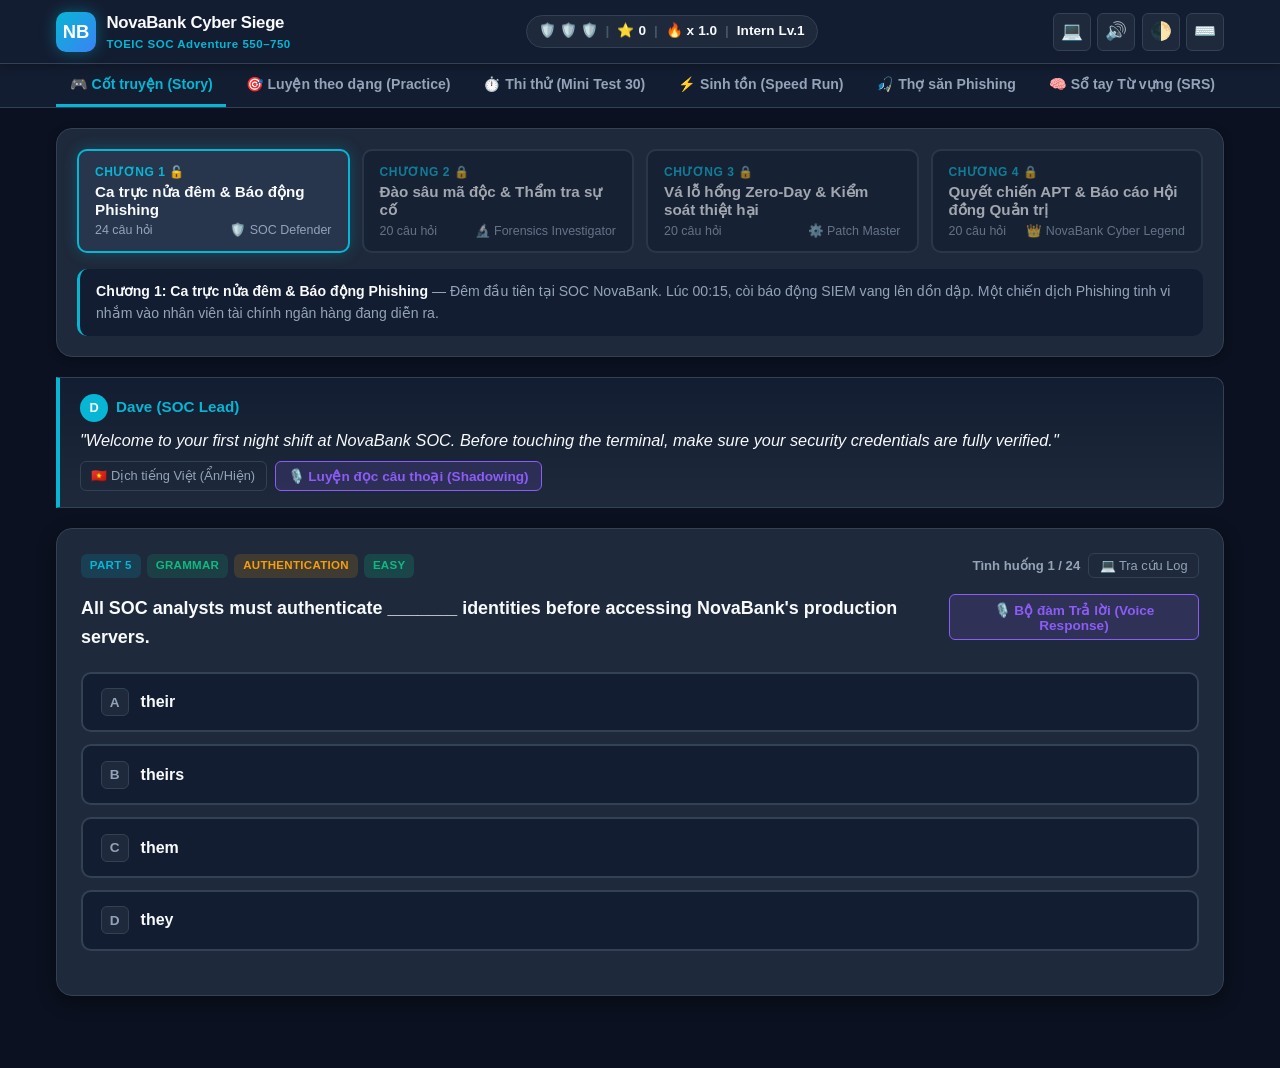
==== commit 02016a61: "feat: transform into TOEIC SOC story adventure with 5 advanced cyber modules - Build 4-chapter narra" ====
--- a/index.html
+++ b/index.html
@@ -3,4349 +3,7771 @@
 <head>
   <meta charset="UTF-8">
   <meta name="viewport" content="width=device-width, initial-scale=1.0">
-  <title>TOEIC Quest: Cyber Office</title>
+  <title>NovaBank Cyber Siege - TOEIC SOC Adventure 550–750</title>
   <style>
+    /* =========================================================================
+       1. CSS RESET & COLOR TOKENS (LIGHT / DARK SOC CYBER THEME)
+       ========================================================================= */
     :root {
-      --bg-primary: #0f172a;
-      --bg-surface: #1e293b;
-      --bg-card: #273549;
+      --bg-main: #0b1120;
+      --bg-surface: #131d31;
+      --bg-card: #1e293b;
+      --bg-elevated: #28364d;
+      --border-color: #334155;
+      --border-light: #475569;
       --text-main: #f8fafc;
       --text-sub: #94a3b8;
       --text-muted: #64748b;
       --accent-cyan: #06b6d4;
-      --accent-green: #10b981;
-      --accent-emerald: #059669;
+      --accent-emerald: #10b981;
       --accent-amber: #f59e0b;
       --accent-rose: #f43f5e;
+      --accent-purple: #8b5cf6;
       --accent-blue: #3b82f6;
-      --border-color: #334155;
-      --border-light: #475569;
-      --card-shadow: 0 10px 25px -5px rgba(0, 0, 0, 0.4);
-      --font-stack: -apple-system, BlinkMacSystemFont, "Segoe UI", Roboto, "Helvetica Neue", Arial, sans-serif;
-    }
+      --shadow-sm: 0 2px 8px rgba(0, 0, 0, 0.3);
+      --shadow-md: 0 6px 18px rgba(0, 0, 0, 0.4);
+      --shadow-lg: 0 12px 30px rgba(0, 0, 0, 0.5);
+      --radius-sm: 6px;
+      --radius-md: 10px;
+      --radius-lg: 16px;
+      --font-sans: -apple-system, BlinkMacSystemFont, "Segoe UI", Roboto, "Helvetica Neue", Arial, sans-serif;
+      --font-mono: ui-monospace, SFMono-Regular, Menlo, Monaco, Consolas, "Liberation Mono", "Courier New", monospace;
+    }
+
     [data-theme="light"] {
-      --bg-primary: #f1f5f9;
+      --bg-main: #f1f5f9;
       --bg-surface: #ffffff;
       --bg-card: #f8fafc;
+      --bg-elevated: #e2e8f0;
+      --border-color: #cbd5e1;
+      --border-light: #94a3b8;
       --text-main: #0f172a;
       --text-sub: #475569;
-      --text-muted: #94a3b8;
-      --accent-cyan: #0891b2;
-      --accent-green: #059669;
-      --accent-emerald: #047857;
+      --text-muted: #64748b;
+      --accent-cyan: #0284c7;
+      --accent-emerald: #059669;
       --accent-amber: #d97706;
       --accent-rose: #e11d48;
+      --accent-purple: #7c3aed;
       --accent-blue: #2563eb;
-      --border-color: #cbd5e1;
-      --border-light: #e2e8f0;
-      --card-shadow: 0 4px 12px rgba(0, 0, 0, 0.08);
-    }
-    * { box-sizing: border-box; margin: 0; padding: 0; -webkit-tap-highlight-color: transparent; }
+      --shadow-sm: 0 2px 8px rgba(0, 0, 0, 0.06);
+      --shadow-md: 0 6px 18px rgba(0, 0, 0, 0.08);
+      --shadow-lg: 0 12px 30px rgba(0, 0, 0, 0.12);
+    }
+
+    * {
+      box-sizing: border-box;
+      margin: 0;
+      padding: 0;
+      -webkit-tap-highlight-color: transparent;
+    }
+
     body {
-      font-family: var(--font-stack);
-      background-color: var(--bg-primary);
+      font-family: var(--font-sans);
+      background-color: var(--bg-main);
       color: var(--text-main);
+      line-height: 1.5;
       min-height: 100vh;
       display: flex;
       flex-direction: column;
-      line-height: 1.5;
-    }
+      transition: background-color 0.25s ease, color 0.25s ease;
+    }
+
+    @media (prefers-reduced-motion: reduce) {
+      *, *::before, *::after {
+        animation-duration: 0.01ms !important;
+        animation-iteration-count: 1 !important;
+        transition-duration: 0.01ms !important;
+        scroll-behavior: auto !important;
+      }
+    }
+
+    /* =========================================================================
+       2. HEADER & NAVIGATION BAR
+       ========================================================================= */
     header {
       background: var(--bg-surface);
       border-bottom: 1px solid var(--border-color);
-      padding: 0.75rem 1.25rem;
+      position: sticky;
+      top: 0;
+      z-index: 100;
+      box-shadow: var(--shadow-sm);
+    }
+
+    .header-inner {
+      max-width: 1200px;
+      margin: 0 auto;
+      padding: 0.65rem 1rem;
       display: flex;
+      flex-wrap: wrap;
       justify-content: space-between;
       align-items: center;
-      position: sticky;
-      top: 0;
-      z-index: 50;
-    }
-    .brand {
+      gap: 0.75rem;
+    }
+
+    .brand-logo {
       display: flex;
       align-items: center;
-      gap: 0.6rem;
+      gap: 0.65rem;
       cursor: pointer;
-    }
-    .brand-icon {
+      text-decoration: none;
+      color: inherit;
+    }
+
+    .brand-badge {
+      width: 40px;
+      height: 40px;
       background: linear-gradient(135deg, var(--accent-cyan), var(--accent-blue));
       color: #fff;
       font-weight: 800;
-      font-size: 1.1rem;
-      width: 36px;
-      height: 36px;
+      font-size: 1.15rem;
+      border-radius: var(--radius-md);
       display: flex;
       align-items: center;
       justify-content: center;
-      border-radius: 8px;
-    }
+      box-shadow: 0 0 15px rgba(6, 182, 212, 0.4);
+    }
+
     .brand-title {
-      font-weight: 700;
-      font-size: 1.1rem;
-      letter-spacing: -0.5px;
-    }
-    .brand-sub {
-      font-size: 0.75rem;
+      font-weight: 800;
+      font-size: 1.05rem;
+      letter-spacing: -0.3px;
+      display: flex;
+      flex-direction: column;
+    }
+
+    .brand-title small {
+      font-size: 0.72rem;
+      font-weight: 600;
       color: var(--accent-cyan);
-      display: block;
-    }
+      letter-spacing: 0.5px;
+    }
+
+    .player-stats-bar {
+      display: flex;
+      align-items: center;
+      gap: 0.5rem;
+      background: var(--bg-card);
+      padding: 0.35rem 0.75rem;
+      border-radius: 999px;
+      border: 1px solid var(--border-color);
+      font-size: 0.85rem;
+      font-weight: 600;
+    }
+
+    .stat-pill {
+      display: inline-flex;
+      align-items: center;
+      gap: 0.25rem;
+    }
+
+    .stat-divider {
+      color: var(--border-light);
+    }
+
     .header-actions {
       display: flex;
       align-items: center;
-      gap: 0.6rem;
-    }
-    .role-badge {
-      display: flex;
-      align-items: center;
       gap: 0.4rem;
+    }
+
+    .btn-icon {
       background: var(--bg-card);
+      color: var(--text-main);
       border: 1px solid var(--border-color);
-      padding: 0.35rem 0.75rem;
-      border-radius: 9999px;
-      font-size: 0.8rem;
-      font-weight: 600;
-    }
-    .role-badge .dot {
-      width: 8px;
-      height: 8px;
-      background: var(--accent-cyan);
-      border-radius: 50%;
-    }
-    .icon-btn {
-      background: var(--bg-card);
-      border: 1px solid var(--border-color);
-      color: var(--text-main);
-      width: 36px;
-      height: 36px;
-      border-radius: 8px;
+      width: 38px;
+      height: 38px;
+      border-radius: var(--radius-sm);
       display: flex;
       align-items: center;
       justify-content: center;
       cursor: pointer;
+      font-size: 1.1rem;
       transition: all 0.2s;
     }
-    .icon-btn:hover { border-color: var(--accent-cyan); }
-    .layout-container {
+
+    .btn-icon:hover, .btn-icon:focus-visible {
+      background: var(--bg-elevated);
+      border-color: var(--accent-cyan);
+      outline: none;
+    }
+
+    /* NAVIGATION TABS */
+    .nav-tabs-wrapper {
+      background: var(--bg-surface);
+      border-bottom: 1px solid var(--border-color);
+    }
+
+    .nav-tabs {
+      max-width: 1200px;
+      margin: 0 auto;
       display: flex;
+      overflow-x: auto;
+      scrollbar-width: none;
+      padding: 0 1rem;
+      gap: 0.35rem;
+    }
+
+    .nav-tabs::-webkit-scrollbar {
+      display: none;
+    }
+
+    .tab-btn {
+      background: transparent;
+      border: none;
+      color: var(--text-sub);
+      font-family: inherit;
+      font-weight: 700;
+      font-size: 0.88rem;
+      padding: 0.75rem 0.85rem;
+      cursor: pointer;
+      white-space: nowrap;
+      display: inline-flex;
+      align-items: center;
+      gap: 0.4rem;
+      border-bottom: 3px solid transparent;
+      transition: all 0.2s;
+    }
+
+    .tab-btn:hover {
+      color: var(--text-main);
+    }
+
+    .tab-btn.active {
+      color: var(--accent-cyan);
+      border-bottom-color: var(--accent-cyan);
+    }
+
+    /* =========================================================================
+       3. MAIN LAYOUT CONTAINER
+       ========================================================================= */
+    .app-container {
+      max-width: 1200px;
+      margin: 0 auto;
+      padding: 1.25rem 1rem 3rem 1rem;
+      width: 100%;
       flex: 1;
-      max-width: 1300px;
+    }
+
+    .view-panel {
+      display: none;
+    }
+
+    .view-panel.active {
+      display: block;
+      animation: fadeIn 0.25s ease-out;
+    }
+
+    @keyframes fadeIn {
+      from { opacity: 0; transform: translateY(6px); }
+      to { opacity: 1; transform: translateY(0); }
+    }
+
+    /* STORY ADVENTURE VIEW */
+    .story-header-card {
+      background: var(--bg-card);
+      border: 1px solid var(--border-color);
+      border-radius: var(--radius-lg);
+      padding: 1.25rem;
+      margin-bottom: 1.25rem;
+      box-shadow: var(--shadow-sm);
+    }
+
+    .chapter-selector {
+      display: grid;
+      grid-template-columns: repeat(auto-fit, minmax(230px, 1fr));
+      gap: 0.75rem;
+      margin-bottom: 1rem;
+    }
+
+    .chapter-card-btn {
+      background: var(--bg-surface);
+      border: 2px solid var(--border-color);
+      border-radius: var(--radius-md);
+      padding: 0.85rem 1rem;
+      text-align: left;
+      cursor: pointer;
+      color: var(--text-main);
+      font-family: inherit;
+      transition: all 0.2s;
+      position: relative;
+    }
+
+    .chapter-card-btn:hover {
+      border-color: var(--accent-cyan);
+      transform: translateY(-2px);
+    }
+
+    .chapter-card-btn.active {
+      border-color: var(--accent-cyan);
+      background: var(--bg-elevated);
+      box-shadow: 0 0 15px rgba(6, 182, 212, 0.25);
+    }
+
+    .chapter-num {
+      font-size: 0.75rem;
+      font-weight: 700;
+      color: var(--accent-cyan);
+      text-transform: uppercase;
+      letter-spacing: 0.5px;
+    }
+
+    .chapter-title {
+      font-weight: 700;
+      font-size: 0.95rem;
+      margin: 0.25rem 0;
+    }
+
+    .chapter-meta {
+      font-size: 0.78rem;
+      color: var(--text-sub);
+      display: flex;
+      justify-content: space-between;
+    }
+
+    /* STORY NARRATIVE BOX */
+    .narrative-box {
+      background: linear-gradient(180deg, var(--bg-surface) 0%, var(--bg-card) 100%);
+      border-left: 4px solid var(--accent-cyan);
+      border-radius: 0 var(--radius-md) var(--radius-md) 0;
+      padding: 1rem 1.25rem;
+      margin-bottom: 1.25rem;
+      border-top: 1px solid var(--border-color);
+      border-right: 1px solid var(--border-color);
+      border-bottom: 1px solid var(--border-color);
+    }
+
+    .narrative-speaker {
+      display: flex;
+      align-items: center;
+      gap: 0.5rem;
+      font-weight: 700;
+      font-size: 0.95rem;
+      color: var(--accent-cyan);
+      margin-bottom: 0.4rem;
+    }
+
+    .narrative-speaker-avatar {
+      width: 28px;
+      height: 28px;
+      background: var(--accent-cyan);
+      color: #fff;
+      border-radius: 50%;
+      display: flex;
+      align-items: center;
+      justify-content: center;
+      font-size: 0.8rem;
+      font-weight: 800;
+    }
+
+    .narrative-dialogue-en {
+      font-size: 1.02rem;
+      font-weight: 500;
+      color: var(--text-main);
+      margin-bottom: 0.4rem;
+      font-style: italic;
+    }
+
+    .narrative-dialogue-vi {
+      font-size: 0.9rem;
+      color: var(--text-sub);
+      background: var(--bg-elevated);
+      padding: 0.5rem 0.75rem;
+      border-radius: var(--radius-sm);
+      margin-top: 0.4rem;
+      display: none;
+    }
+
+    .narrative-dialogue-vi.visible {
+      display: block;
+      animation: fadeIn 0.2s ease;
+    }
+
+    .narrative-actions {
+      display: flex;
+      gap: 0.5rem;
+      margin-top: 0.5rem;
+      flex-wrap: wrap;
+    }
+
+    .btn-toggle-trans {
+      background: transparent;
+      border: 1px solid var(--border-color);
+      color: var(--text-sub);
+      font-family: inherit;
+      font-size: 0.8rem;
+      padding: 0.25rem 0.65rem;
+      border-radius: var(--radius-sm);
+      cursor: pointer;
+      display: inline-flex;
+      align-items: center;
+      gap: 0.3rem;
+      transition: all 0.15s;
+    }
+
+    .btn-toggle-trans:hover {
+      color: var(--text-main);
+      border-color: var(--accent-cyan);
+    }
+
+    /* QUESTION CARD */
+    .question-card {
+      background: var(--bg-card);
+      border: 1px solid var(--border-color);
+      border-radius: var(--radius-lg);
+      padding: 1.5rem;
+      margin-bottom: 1.5rem;
+      box-shadow: var(--shadow-md);
+      position: relative;
+    }
+
+    .boss-banner {
+      background: linear-gradient(90deg, #dc2626, #991b1b);
+      color: #fff;
+      font-weight: 800;
+      font-size: 0.85rem;
+      padding: 0.4rem 1rem;
+      border-radius: var(--radius-md) var(--radius-md) 0 0;
+      margin: -1.5rem -1.5rem 1.25rem -1.5rem;
+      display: flex;
+      align-items: center;
+      gap: 0.5rem;
+      letter-spacing: 0.5px;
+      animation: pulseAlert 2s infinite ease-in-out;
+    }
+
+    @keyframes pulseAlert {
+      0%, 100% { opacity: 1; }
+      50% { opacity: 0.8; }
+    }
+
+    .question-header {
+      display: flex;
+      justify-content: space-between;
+      align-items: center;
+      margin-bottom: 1rem;
+      flex-wrap: wrap;
+      gap: 0.5rem;
+    }
+
+    .tag-group {
+      display: flex;
+      gap: 0.4rem;
+      flex-wrap: wrap;
+    }
+
+    .badge-tag {
+      font-size: 0.72rem;
+      font-weight: 700;
+      padding: 0.2rem 0.55rem;
+      border-radius: var(--radius-sm);
+      text-transform: uppercase;
+      letter-spacing: 0.3px;
+    }
+
+    .tag-part { background: rgba(6, 182, 212, 0.15); color: var(--accent-cyan); }
+    .tag-category { background: rgba(16, 185, 129, 0.15); color: var(--accent-emerald); }
+    .tag-topic { background: rgba(245, 158, 11, 0.15); color: var(--accent-amber); }
+    .tag-diff-easy { background: rgba(16, 185, 129, 0.2); color: var(--accent-emerald); }
+    .tag-diff-medium { background: rgba(245, 158, 11, 0.2); color: var(--accent-amber); }
+    .tag-diff-hard { background: rgba(244, 63, 94, 0.2); color: var(--accent-rose); }
+
+    .passage-box {
+      background: var(--bg-surface);
+      border: 1px solid var(--border-color);
+      border-radius: var(--radius-md);
+      padding: 1.1rem;
+      margin-bottom: 1.25rem;
+      font-size: 0.95rem;
+      line-height: 1.65;
+      white-space: pre-line;
+      color: var(--text-main);
+      border-left: 4px solid var(--accent-purple);
+      max-height: 360px;
+      overflow-y: auto;
+    }
+
+    /* AUDIO CONTROLLER FOR PART 2 & 3 */
+    .audio-player-card {
+      background: var(--bg-surface);
+      border: 1px solid var(--border-color);
+      border-radius: var(--radius-md);
+      padding: 0.85rem 1rem;
+      margin-bottom: 1.25rem;
+      display: flex;
+      flex-wrap: wrap;
+      align-items: center;
+      justify-content: space-between;
+      gap: 0.75rem;
+    }
+
+    .audio-ctrl-group {
+      display: flex;
+      align-items: center;
+      gap: 0.6rem;
+    }
+
+    .btn-play-audio {
+      background: var(--accent-cyan);
+      color: #fff;
+      border: none;
+      font-family: inherit;
+      font-weight: 700;
+      font-size: 0.9rem;
+      padding: 0.5rem 1rem;
+      border-radius: var(--radius-sm);
+      cursor: pointer;
+      display: inline-flex;
+      align-items: center;
+      gap: 0.4rem;
+      transition: all 0.15s;
+    }
+
+    .btn-play-audio:hover {
+      background: #0891b2;
+      transform: scale(1.02);
+    }
+
+    .rate-btn {
+      background: var(--bg-card);
+      border: 1px solid var(--border-color);
+      color: var(--text-sub);
+      font-family: inherit;
+      font-size: 0.78rem;
+      padding: 0.3rem 0.55rem;
+      border-radius: var(--radius-sm);
+      cursor: pointer;
+    }
+
+    .rate-btn.active {
+      background: var(--accent-cyan);
+      color: #fff;
+      border-color: var(--accent-cyan);
+    }
+
+    .audio-transcript-box {
       width: 100%;
-      margin: 0 auto;
-      padding: 1rem;
-      gap: 1.25rem;
-    }
-    nav.sidebar {
-      width: 240px;
+      background: var(--bg-card);
+      border: 1px solid var(--border-color);
+      border-radius: var(--radius-sm);
+      padding: 0.75rem;
+      font-size: 0.9rem;
+      color: var(--text-main);
+      display: none;
+      white-space: pre-line;
+      margin-top: 0.5rem;
+    }
+
+    .audio-transcript-box.visible {
+      display: block;
+      animation: fadeIn 0.2s;
+    }
+
+    /* QUESTION STEM */
+    .question-stem {
+      font-size: 1.12rem;
+      font-weight: 700;
+      line-height: 1.6;
+      margin-bottom: 1.25rem;
+      color: var(--text-main);
+    }
+
+    /* CHOICES LIST */
+    .choices-list {
       display: flex;
       flex-direction: column;
-      gap: 0.5rem;
-      flex-shrink: 0;
-    }
-    .nav-btn {
+      gap: 0.75rem;
+      margin-bottom: 1.25rem;
+    }
+
+    .choice-btn {
+      background: var(--bg-surface);
+      border: 2px solid var(--border-color);
+      border-radius: var(--radius-md);
+      padding: 0.9rem 1.1rem;
+      min-height: 52px;
+      font-family: inherit;
+      font-size: 1rem;
+      font-weight: 600;
+      color: var(--text-main);
+      text-align: left;
+      cursor: pointer;
       display: flex;
       align-items: center;
       gap: 0.75rem;
-      padding: 0.75rem 1rem;
-      border-radius: 10px;
-      background: transparent;
-      border: 1px solid transparent;
-      color: var(--text-sub);
-      font-size: 0.95rem;
-      font-weight: 600;
-      cursor: pointer;
-      text-align: left;
-      transition: all 0.2s;
-    }
-    .nav-btn:hover {
-      background: var(--bg-surface);
-      color: var(--text-main);
-    }
-    .nav-btn.active {
-      background: var(--bg-surface);
-      color: var(--accent-cyan);
-      border-color: var(--border-color);
-      border-left: 4px solid var(--accent-cyan);
-    }
-    main.view-stage {
-      flex: 1;
-      display: flex;
-      flex-direction: column;
-      gap: 1.25rem;
-      min-width: 0;
-    }
-    .card {
-      background: var(--bg-surface);
-      border: 1px solid var(--border-color);
-      border-radius: 12px;
-      padding: 1.25rem;
-      box-shadow: var(--card-shadow);
-    }
-    .grid-stats {
-      display: grid;
-      grid-template-columns: repeat(auto-fit, minmax(180px, 1fr));
-      gap: 1rem;
-    }
-    .stat-tile {
-      background: var(--bg-card);
-      border: 1px solid var(--border-light);
-      border-radius: 10px;
-      padding: 1rem;
-      display: flex;
-      flex-direction: column;
-      gap: 0.35rem;
-    }
-    .stat-tile .label { font-size: 0.8rem; color: var(--text-muted); text-transform: uppercase; letter-spacing: 0.5px; }
-    .stat-tile .value { font-size: 1.6rem; font-weight: 800; color: var(--text-main); }
-    .stat-tile .sub { font-size: 0.75rem; color: var(--accent-cyan); }
-    .btn {
-      background: var(--accent-cyan);
-      color: #fff;
-      border: none;
-      padding: 0.65rem 1.25rem;
-      border-radius: 8px;
-      font-weight: 600;
-      font-size: 0.9rem;
-      cursor: pointer;
-      display: inline-flex;
-      align-items: center;
-      justify-content: center;
-      gap: 0.5rem;
-      transition: opacity 0.2s, transform 0.1s;
-    }
-    .btn:hover { opacity: 0.9; }
-    .btn:active { transform: scale(0.98); }
-    .btn-secondary {
+      transition: all 0.15s ease;
+      position: relative;
+    }
+
+    .choice-btn:hover:not(:disabled) {
+      border-color: var(--accent-cyan);
+      background: var(--bg-elevated);
+      transform: translateY(-2px);
+    }
+
+    .choice-btn:focus-visible {
+      outline: 3px solid var(--accent-cyan);
+      outline-offset: 2px;
+    }
+
+    .choice-key {
       background: var(--bg-card);
       border: 1px solid var(--border-color);
-      color: var(--text-main);
-    }
-    .btn-secondary:hover { border-color: var(--accent-cyan); }
-    .btn-outline-danger {
-      background: transparent;
-      border: 1px solid var(--accent-rose);
-      color: var(--accent-rose);
-    }
-    .quiz-container {
-      display: flex;
-      flex-direction: column;
-      gap: 1.25rem;
-    }
-    .quiz-meta-bar {
-      display: flex;
-      justify-content: space-between;
-      align-items: center;
-      flex-wrap: wrap;
-      gap: 0.5rem;
-      background: var(--bg-card);
-      padding: 0.75rem 1rem;
-      border-radius: 8px;
-      border: 1px solid var(--border-light);
-    }
-    .timer-badge {
-      font-family: monospace;
-      font-weight: 700;
-      color: var(--accent-amber);
-      font-size: 1.1rem;
-    }
-    .badge-tag {
-      background: var(--bg-surface);
-      border: 1px solid var(--border-color);
-      padding: 0.2rem 0.6rem;
-      border-radius: 6px;
-      font-size: 0.75rem;
-      font-weight: 600;
-      color: var(--accent-cyan);
-    }
-    .passage-box {
-      background: var(--bg-card);
-      border-left: 4px solid var(--accent-cyan);
-      padding: 1.2rem;
-      border-radius: 0 8px 8px 0;
-      font-size: 0.95rem;
-      line-height: 1.6;
-      white-space: pre-wrap;
-      max-height: 320px;
-      overflow-y: auto;
-    }
-    .question-stem {
-      font-size: 1.15rem;
-      font-weight: 600;
-      line-height: 1.5;
-    }
-    .choices-grid {
-      display: grid;
-      grid-template-columns: 1fr;
-      gap: 0.65rem;
-    }
-    .choice-item {
-      background: var(--bg-card);
-      border: 2px solid var(--border-light);
-      border-radius: 10px;
-      padding: 0.85rem 1rem;
-      cursor: pointer;
-      display: flex;
-      align-items: center;
-      gap: 0.8rem;
-      transition: all 0.2s;
-      font-size: 0.95rem;
-    }
-    .choice-item:hover {
-      border-color: var(--accent-cyan);
-      background: rgba(6, 182, 212, 0.05);
-    }
-    .choice-item .key {
-      background: var(--bg-surface);
-      border: 1px solid var(--border-color);
+      color: var(--text-sub);
       width: 28px;
       height: 28px;
       border-radius: 6px;
       display: flex;
       align-items: center;
       justify-content: center;
+      font-size: 0.85rem;
+      font-weight: 800;
+      flex-shrink: 0;
+    }
+
+    .choice-text {
+      flex: 1;
+    }
+
+    .choice-btn.selected-correct {
+      background: rgba(16, 185, 129, 0.15) !important;
+      border-color: var(--accent-emerald) !important;
+      color: var(--accent-emerald) !important;
+    }
+
+    .choice-btn.selected-correct .choice-key {
+      background: var(--accent-emerald);
+      color: #fff;
+      border-color: var(--accent-emerald);
+    }
+
+    .choice-btn.selected-wrong {
+      background: rgba(244, 63, 94, 0.15) !important;
+      border-color: var(--accent-rose) !important;
+      color: var(--accent-rose) !important;
+    }
+
+    .choice-btn.selected-wrong .choice-key {
+      background: var(--accent-rose);
+      color: #fff;
+      border-color: var(--accent-rose);
+    }
+
+    .choice-btn.reveal-correct {
+      border-color: var(--accent-emerald) !important;
+      background: rgba(16, 185, 129, 0.1) !important;
+    }
+
+    /* EXPLANATION CARD */
+    .explanation-card {
+      background: var(--bg-surface);
+      border: 1px solid var(--border-color);
+      border-radius: var(--radius-md);
+      padding: 1.25rem;
+      margin-top: 1.25rem;
+      display: none;
+      animation: fadeIn 0.25s ease;
+    }
+
+    .explanation-card.visible {
+      display: block;
+    }
+
+    .exp-title {
+      font-weight: 800;
+      font-size: 1.05rem;
+      margin-bottom: 0.5rem;
+      display: flex;
+      align-items: center;
+      gap: 0.4rem;
+    }
+
+    .exp-title.correct { color: var(--accent-emerald); }
+    .exp-title.wrong { color: var(--accent-rose); }
+
+    .exp-section {
+      margin-top: 0.5rem;
+      font-size: 0.92rem;
+      color: var(--text-main);
+    }
+
+    .tip-box {
+      background: rgba(245, 158, 11, 0.1);
+      border-left: 3px solid var(--accent-amber);
+      padding: 0.65rem 0.85rem;
+      border-radius: var(--radius-sm);
+      margin-top: 0.6rem;
+      font-size: 0.88rem;
+      color: var(--text-main);
+    }
+
+    .vocab-chips-list {
+      display: flex;
+      flex-wrap: wrap;
+      gap: 0.4rem;
+      margin-top: 0.5rem;
+    }
+
+    .vocab-chip {
+      background: var(--bg-card);
+      border: 1px solid var(--border-color);
+      padding: 0.35rem 0.65rem;
+      border-radius: var(--radius-sm);
+      font-size: 0.82rem;
+      display: inline-flex;
+      align-items: center;
+      gap: 0.4rem;
+    }
+
+    .vocab-chip button {
+      background: transparent;
+      border: none;
+      color: var(--accent-cyan);
+      cursor: pointer;
+      font-size: 0.9rem;
+    }
+
+    .question-footer {
+      display: flex;
+      justify-content: flex-end;
+      margin-top: 1.25rem;
+    }
+
+    .btn-next {
+      background: linear-gradient(135deg, var(--accent-cyan), var(--accent-blue));
+      color: #fff;
       font-weight: 700;
-      font-size: 0.85rem;
-      flex-shrink: 0;
-    }
-    .choice-item.selected {
-      border-color: var(--accent-blue);
-      background: rgba(59, 130, 246, 0.1);
-    }
-    .choice-item.correct {
-      border-color: var(--accent-green) !important;
-      background: rgba(16, 185, 129, 0.15) !important;
-    }
-    .choice-item.wrong {
-      border-color: var(--accent-rose) !important;
-      background: rgba(244, 63, 94, 0.15) !important;
-    }
-    .explanation-panel {
+      font-size: 1rem;
+      padding: 0.75rem 1.5rem;
+      border: none;
+      border-radius: var(--radius-md);
+      cursor: pointer;
+      display: inline-flex;
+      align-items: center;
+      gap: 0.5rem;
+      transition: all 0.2s;
+      box-shadow: 0 4px 14px rgba(6, 182, 212, 0.4);
+    }
+
+    .btn-next:hover {
+      transform: translateY(-2px);
+      box-shadow: 0 6px 20px rgba(6, 182, 212, 0.5);
+    }
+
+    /* MOCK EXAM GRID */
+    .exam-nav-grid {
+      display: grid;
+      grid-template-columns: repeat(auto-fill, minmax(36px, 1fr));
+      gap: 0.4rem;
+      margin-bottom: 1.25rem;
+    }
+
+    .exam-nav-btn {
+      aspect-ratio: 1;
+      background: var(--bg-surface);
+      border: 1px solid var(--border-color);
+      border-radius: var(--radius-sm);
+      color: var(--text-sub);
+      font-family: inherit;
+      font-size: 0.8rem;
+      font-weight: 700;
+      cursor: pointer;
+      display: flex;
+      align-items: center;
+      justify-content: center;
+      transition: all 0.15s;
+    }
+
+    .exam-nav-btn.answered {
+      background: rgba(6, 182, 212, 0.15);
+      border-color: var(--accent-cyan);
+      color: var(--accent-cyan);
+    }
+
+    .exam-nav-btn.current {
+      outline: 2px solid var(--accent-cyan);
+      outline-offset: 1px;
+    }
+
+    .exam-timer-chip {
+      background: rgba(244, 63, 94, 0.15);
+      color: var(--accent-rose);
+      border: 1px solid var(--accent-rose);
+      padding: 0.4rem 0.85rem;
+      border-radius: 999px;
+      font-weight: 800;
+      font-size: 1rem;
+      font-family: var(--font-mono);
+      display: inline-flex;
+      align-items: center;
+      gap: 0.4rem;
+    }
+
+    /* ENDING & COMPLETION CARDS */
+    .ending-card {
       background: var(--bg-card);
-      border: 1px solid var(--border-light);
-      border-radius: 10px;
-      padding: 1.25rem;
+      border: 2px solid var(--border-color);
+      border-radius: var(--radius-lg);
+      padding: 2rem 1.5rem;
+      text-align: center;
+      max-width: 650px;
+      margin: 2rem auto;
+      box-shadow: var(--shadow-lg);
+    }
+
+    .ending-badge {
+      font-size: 3rem;
+      margin-bottom: 0.75rem;
+    }
+
+    .ending-title {
+      font-size: 1.6rem;
+      font-weight: 800;
+      margin-bottom: 0.75rem;
+    }
+
+    .ending-title.bad { color: var(--accent-rose); }
+    .ending-title.good { color: var(--accent-emerald); }
+    .ending-title.true { color: var(--accent-cyan); text-shadow: 0 0 20px rgba(6, 182, 212, 0.6); }
+
+    .ending-desc {
+      font-size: 1.05rem;
+      color: var(--text-sub);
+      line-height: 1.6;
+      margin-bottom: 1.5rem;
+    }
+
+    /* SPACED REPETITION (SRS) FLASHCARDS VIEW */
+    .srs-header {
       display: flex;
-      flex-direction: column;
-      gap: 0.8rem;
-      border-top: 4px solid var(--accent-green);
-    }
-    .trap-box {
-      background: rgba(245, 158, 11, 0.1);
-      border: 1px dashed var(--accent-amber);
-      padding: 0.75rem 1rem;
-      border-radius: 8px;
-      font-size: 0.85rem;
-      color: var(--accent-amber);
-    }
-    .flashcard {
-      min-height: 260px;
+      flex-wrap: wrap;
+      justify-content: space-between;
+      align-items: center;
+      gap: 1rem;
+      margin-bottom: 1.5rem;
+    }
+
+    .srs-boxes-bar {
+      display: flex;
+      flex-wrap: wrap;
+      gap: 0.6rem;
+      width: 100%;
+    }
+
+    .srs-box-pill {
+      flex: 1;
+      min-width: 140px;
+      background: var(--bg-card);
+      border: 1px solid var(--border-color);
+      border-radius: var(--radius-md);
+      padding: 0.65rem 0.85rem;
+      text-align: center;
+    }
+
+    .srs-box-count {
+      font-size: 1.3rem;
+      font-weight: 800;
+      color: var(--accent-cyan);
+    }
+
+    .srs-box-label {
+      font-size: 0.75rem;
+      color: var(--text-sub);
+      text-transform: uppercase;
+      font-weight: 700;
+    }
+
+    .flashcard-wrapper {
       perspective: 1000px;
+      max-width: 540px;
+      margin: 1.5rem auto;
+      min-height: 280px;
+    }
+
+    .flashcard-inner {
+      position: relative;
+      width: 100%;
+      height: 280px;
+      text-align: center;
+      transition: transform 0.6s cubic-bezier(0.4, 0, 0.2, 1);
+      transform-style: preserve-3d;
       cursor: pointer;
     }
-    .flashcard-inner {
-      width: 100%;
-      height: 100%;
-      position: relative;
-      transform-style: preserve-3d;
-      transition: transform 0.6s cubic-bezier(0.4, 0, 0.2, 1);
-      min-height: 260px;
-    }
-    .flashcard.flipped .flashcard-inner {
+
+    .flashcard-inner.flipped {
       transform: rotateY(180deg);
     }
-    .card-face {
+
+    .flashcard-face {
       position: absolute;
       width: 100%;
       height: 100%;
+      -webkit-backface-visibility: hidden;
       backface-visibility: hidden;
+      border-radius: var(--radius-lg);
+      border: 2px solid var(--border-color);
+      background: var(--bg-card);
+      padding: 2rem 1.5rem;
       display: flex;
       flex-direction: column;
       justify-content: center;
       align-items: center;
-      padding: 2rem;
-      border-radius: 12px;
+      box-shadow: var(--shadow-md);
+    }
+
+    .flashcard-back {
+      transform: rotateY(180deg);
+      background: var(--bg-surface);
+      border-color: var(--accent-cyan);
+    }
+
+    .fc-word {
+      font-size: 2rem;
+      font-weight: 800;
+      color: var(--accent-cyan);
+      margin-bottom: 0.25rem;
+    }
+
+    .fc-ipa {
+      font-family: var(--font-mono);
+      font-size: 1.05rem;
+      color: var(--text-sub);
+      margin-bottom: 0.5rem;
+    }
+
+    .fc-pos {
+      font-size: 0.8rem;
+      text-transform: uppercase;
+      font-weight: 700;
+      color: var(--accent-purple);
+      padding: 0.2rem 0.6rem;
+      background: rgba(139, 92, 246, 0.15);
+      border-radius: 999px;
+      margin-bottom: 1rem;
+    }
+
+    .fc-hint {
+      font-size: 0.8rem;
+      color: var(--text-muted);
+    }
+
+    .fc-meaning {
+      font-size: 1.4rem;
+      font-weight: 700;
+      color: var(--text-main);
+      margin-bottom: 0.75rem;
+    }
+
+    .fc-example {
+      font-size: 0.95rem;
+      color: var(--text-sub);
+      font-style: italic;
+      line-height: 1.5;
+    }
+
+    .srs-actions {
+      display: flex;
+      justify-content: center;
+      gap: 1rem;
+      margin-top: 1rem;
+    }
+
+    .btn-srs-wrong {
+      background: rgba(244, 63, 94, 0.15);
+      border: 1px solid var(--accent-rose);
+      color: var(--accent-rose);
+      font-family: inherit;
+      font-weight: 700;
+      padding: 0.65rem 1.25rem;
+      border-radius: var(--radius-md);
+      cursor: pointer;
+      transition: all 0.2s;
+    }
+
+    .btn-srs-wrong:hover {
+      background: var(--accent-rose);
+      color: #fff;
+    }
+
+    .btn-srs-correct {
+      background: rgba(16, 185, 129, 0.15);
+      border: 1px solid var(--accent-emerald);
+      color: var(--accent-emerald);
+      font-family: inherit;
+      font-weight: 700;
+      padding: 0.65rem 1.25rem;
+      border-radius: var(--radius-md);
+      cursor: pointer;
+      transition: all 0.2s;
+    }
+
+    .btn-srs-correct:hover {
+      background: var(--accent-emerald);
+      color: #fff;
+    }
+
+    /* DIAGNOSTICS & ANALYTICS VIEW */
+    .diagnostic-grid {
+      display: grid;
+      grid-template-columns: repeat(auto-fit, minmax(300px, 1fr));
+      gap: 1rem;
+      margin-bottom: 1.5rem;
+    }
+
+    .diagnostic-card {
       background: var(--bg-card);
       border: 1px solid var(--border-color);
-      box-shadow: var(--card-shadow);
+      border-radius: var(--radius-lg);
+      padding: 1.25rem;
+      box-shadow: var(--shadow-sm);
+    }
+
+    .score-hero {
       text-align: center;
-    }
-    .card-back {
-      transform: rotateY(180deg);
-      align-items: flex-start;
+      padding: 1rem 0;
+    }
+
+    .score-number {
+      font-size: 3.5rem;
+      font-weight: 900;
+      color: var(--accent-cyan);
+      line-height: 1;
+      margin-bottom: 0.25rem;
+    }
+
+    .score-scale {
+      font-size: 0.85rem;
+      color: var(--text-sub);
+    }
+
+    .progress-bar-wrap {
+      background: var(--bg-surface);
+      border: 1px solid var(--border-color);
+      border-radius: 999px;
+      height: 8px;
+      overflow: hidden;
+      margin: 0.4rem 0 0.8rem 0;
+    }
+
+    .progress-bar-fill {
+      height: 100%;
+      background: var(--accent-cyan);
+      border-radius: 999px;
+      transition: width 0.4s ease;
+    }
+
+    /* =========================================================================
+       4. NÂNG CẤP 1: TERMINAL & LOG INSPECTOR STYLES
+       ========================================================================= */
+    .terminal-backdrop {
+      position: fixed;
+      inset: 0;
+      background: rgba(0, 0, 0, 0.75);
+      backdrop-filter: blur(5px);
+      z-index: 1050;
+      display: none;
+      align-items: center;
+      justify-content: center;
+      padding: 1rem;
+    }
+
+    .terminal-backdrop.open {
+      display: flex;
+      animation: fadeIn 0.2s;
+    }
+
+    .terminal-window {
+      background: #050b14;
+      border: 2px solid var(--accent-cyan);
+      border-radius: var(--radius-md);
+      box-shadow: 0 0 30px rgba(6, 182, 212, 0.4);
+      width: 100%;
+      max-width: 860px;
+      height: 82vh;
+      display: flex;
+      flex-direction: column;
+      overflow: hidden;
+      font-family: var(--font-mono);
+    }
+
+    .terminal-titlebar {
+      background: #0f172a;
+      border-bottom: 1px solid #1e293b;
+      padding: 0.5rem 0.85rem;
+      display: flex;
+      justify-content: space-between;
+      align-items: center;
+      color: var(--text-sub);
+      font-size: 0.82rem;
+    }
+
+    .terminal-chips-bar {
+      background: #09101d;
+      padding: 0.45rem 0.75rem;
+      border-bottom: 1px solid #1e293b;
+      display: flex;
+      flex-wrap: wrap;
+      gap: 0.35rem;
+      align-items: center;
+    }
+
+    .term-chip {
+      background: #1e293b;
+      border: 1px solid #334155;
+      color: #38bdf8;
+      font-family: var(--font-mono);
+      font-size: 0.75rem;
+      padding: 0.2rem 0.5rem;
+      border-radius: 4px;
+      cursor: pointer;
+      transition: all 0.15s;
+    }
+
+    .term-chip:hover {
+      background: #0284c7;
+      color: #fff;
+    }
+
+    .terminal-screen {
+      flex: 1;
+      padding: 0.85rem;
+      overflow-y: auto;
+      font-size: 0.85rem;
+      line-height: 1.55;
+      color: #a5f3fc;
+      background: #030712;
+    }
+
+    .term-line-output {
+      margin-bottom: 0.25rem;
+      white-space: pre-wrap;
+      word-break: break-all;
+    }
+
+    .term-prompt {
+      color: #10b981;
+      font-weight: 700;
+    }
+
+    .term-cmd {
+      color: #f8fafc;
+      font-weight: 600;
+    }
+
+    .term-alert {
+      color: #f43f5e;
+      font-weight: 700;
+    }
+
+    .term-success {
+      color: #34d399;
+    }
+
+    .terminal-input-bar {
+      background: #0f172a;
+      border-top: 1px solid #1e293b;
+      padding: 0.5rem 0.75rem;
+      display: flex;
+      align-items: center;
+      gap: 0.5rem;
+    }
+
+    .terminal-input-bar input {
+      flex: 1;
+      background: transparent;
+      border: none;
+      color: #f8fafc;
+      font-family: var(--font-mono);
+      font-size: 0.9rem;
+      outline: none;
+    }
+
+    /* =========================================================================
+       5. NÂNG CẤP 2: VOICE RECOGNITION (WEB SPEECH RECOGNITION) STYLES
+       ========================================================================= */
+    .btn-voice {
+      background: rgba(139, 92, 246, 0.15);
+      border: 1px solid var(--accent-purple);
+      color: var(--accent-purple);
+      font-family: inherit;
+      font-weight: 700;
+      font-size: 0.85rem;
+      padding: 0.4rem 0.75rem;
+      border-radius: var(--radius-sm);
+      cursor: pointer;
+      display: inline-flex;
+      align-items: center;
+      gap: 0.4rem;
+      transition: all 0.2s;
+    }
+
+    .btn-voice:hover {
+      background: var(--accent-purple);
+      color: #fff;
+    }
+
+    .btn-voice.listening {
+      background: #dc2626 !important;
+      color: #fff !important;
+      border-color: #ef4444 !important;
+      animation: pulseAlert 1s infinite alternate;
+    }
+
+    .voice-feedback-banner {
+      background: var(--bg-surface);
+      border: 1px solid var(--accent-purple);
+      border-radius: var(--radius-sm);
+      padding: 0.5rem 0.75rem;
+      margin-top: 0.6rem;
+      font-size: 0.88rem;
+      display: none;
+      animation: fadeIn 0.2s;
+    }
+
+    .voice-feedback-banner.visible {
+      display: block;
+    }
+
+    /* =========================================================================
+       6. NÂNG CẤP 3: SPEED RUN DEFENSE MODE STYLES
+       ========================================================================= */
+    .speedrun-timer-bar {
+      width: 100%;
+      height: 12px;
+      background: var(--bg-surface);
+      border-radius: 999px;
+      overflow: hidden;
+      margin: 1rem 0;
+      border: 1px solid var(--border-color);
+    }
+
+    .speedrun-timer-fill {
+      height: 100%;
+      background: linear-gradient(90deg, var(--accent-cyan), var(--accent-emerald));
+      width: 100%;
+      transition: width 1s linear, background-color 0.3s;
+    }
+
+    .speedrun-timer-fill.danger {
+      background: linear-gradient(90deg, #f59e0b, #ef4444);
+    }
+
+    .leaderboard-table {
+      width: 100%;
+      border-collapse: collapse;
+      margin-top: 1rem;
+      font-size: 0.9rem;
+    }
+
+    .leaderboard-table th, .leaderboard-table td {
+      padding: 0.65rem 0.85rem;
       text-align: left;
-      overflow-y: auto;
-      justify-content: flex-start;
-    }
-    .word-title { font-size: 2rem; font-weight: 800; color: var(--accent-cyan); }
-    .word-ipa { font-family: monospace; color: var(--accent-amber); margin: 0.4rem 0 1rem; }
-    .word-meaning { font-size: 1.2rem; font-weight: 600; margin-bottom: 0.5rem; }
-    .word-example { font-style: italic; color: var(--text-sub); border-left: 3px solid var(--accent-cyan); padding-left: 0.75rem; margin-bottom: 0.75rem; }
-    .tab-bar {
+      border-bottom: 1px solid var(--border-color);
+    }
+
+    .leaderboard-table th {
+      color: var(--accent-cyan);
+      font-weight: 700;
+    }
+
+    /* =========================================================================
+       7. NÂNG CẤP 5: PHISHING ANALYZER STYLES
+       ========================================================================= */
+    .mail-client {
+      background: var(--bg-surface);
+      border: 1px solid var(--border-color);
+      border-radius: var(--radius-lg);
+      overflow: hidden;
+      box-shadow: var(--shadow-md);
+      margin-top: 1rem;
+    }
+
+    .mail-topbar {
+      background: var(--bg-card);
+      padding: 0.75rem 1rem;
+      border-bottom: 1px solid var(--border-color);
+      display: flex;
+      justify-content: space-between;
+      align-items: center;
+      flex-wrap: wrap;
+      gap: 0.5rem;
+    }
+
+    .mail-tabs {
       display: flex;
       gap: 0.5rem;
-      border-bottom: 1px solid var(--border-color);
-      padding-bottom: 0.5rem;
-      margin-bottom: 1rem;
-      overflow-x: auto;
-    }
-    .tab-btn {
-      background: transparent;
-      border: none;
-      padding: 0.5rem 1rem;
-      border-radius: 6px;
+    }
+
+    .mail-tab-btn {
+      background: var(--bg-surface);
+      border: 1px solid var(--border-color);
       color: var(--text-sub);
+      padding: 0.4rem 0.8rem;
+      border-radius: var(--radius-sm);
+      cursor: pointer;
+      font-family: inherit;
+      font-size: 0.82rem;
+      font-weight: 700;
+    }
+
+    .mail-tab-btn.active {
+      background: var(--accent-cyan);
+      color: #fff;
+      border-color: var(--accent-cyan);
+    }
+
+    .mail-body-pane {
+      padding: 1.5rem;
+      background: var(--bg-surface);
+    }
+
+    .mail-header-row {
+      display: flex;
+      margin-bottom: 0.5rem;
+      font-size: 0.9rem;
+    }
+
+    .mail-header-label {
+      width: 80px;
+      color: var(--text-sub);
+      font-weight: 700;
+    }
+
+    .interactive-hotspot {
+      display: inline-block;
+      padding: 0.2rem 0.45rem;
+      border-radius: var(--radius-sm);
+      border: 2px dashed var(--accent-cyan);
+      cursor: pointer;
+      position: relative;
+      transition: all 0.2s;
+      background: rgba(6, 182, 212, 0.08);
       font-weight: 600;
-      font-size: 0.9rem;
-      cursor: pointer;
-    }
-    .tab-btn.active {
-      background: var(--bg-card);
-      color: var(--accent-cyan);
-    }
-    .leitner-boxes {
-      display: flex;
-      gap: 0.5rem;
-      margin-top: 1rem;
-      justify-content: center;
-    }
-    .l-box {
-      flex: 1;
-      padding: 0.5rem;
-      background: var(--bg-card);
-      border: 1px solid var(--border-color);
-      border-radius: 6px;
-      text-align: center;
-      font-size: 0.75rem;
-    }
-    .l-box.active { border-color: var(--accent-cyan); background: rgba(6, 182, 212, 0.1); }
-    .canvas-container {
-      width: 100%;
-      height: 240px;
-      position: relative;
-    }
-    canvas {
-      width: 100% !important;
-      height: 100% !important;
-    }
-    .error-item {
+    }
+
+    .interactive-hotspot:hover {
+      background: rgba(6, 182, 212, 0.25);
+      border-color: var(--accent-amber);
+    }
+
+    .interactive-hotspot.flagged {
+      background: rgba(244, 63, 94, 0.25);
+      border: 2px solid var(--accent-rose);
+      color: #fda4af;
+    }
+
+    .interactive-hotspot.flagged::after {
+      content: " 🚩 ĐÃ BÁO CÁO";
+      font-size: 0.72rem;
+      font-weight: 800;
+      color: #fff;
+      background: var(--accent-rose);
+      padding: 0.1rem 0.35rem;
+      border-radius: 3px;
+      margin-left: 0.3rem;
+    }
+
+    .flag-explanation-card {
       background: var(--bg-card);
       border-left: 4px solid var(--accent-rose);
-      padding: 0.9rem 1.1rem;
-      border-radius: 0 8px 8px 0;
-      margin-bottom: 0.6rem;
-      display: flex;
-      flex-direction: column;
-      gap: 0.4rem;
-    }
-    .modal-overlay {
+      padding: 0.75rem 1rem;
+      border-radius: 0 var(--radius-sm) var(--radius-sm) 0;
+      margin-top: 0.75rem;
+      font-size: 0.88rem;
+    }
+
+    /* =========================================================================
+       8. NÂNG CẤP 4: PRINT STYLES FOR OFFICIAL TOEIC PDF REPORT
+       ========================================================================= */
+    @media print {
+      body {
+        background: #fff !important;
+        color: #000 !important;
+      }
+      header, .nav-tabs-wrapper, .header-actions, .btn-next, .btn-play-audio, .btn-toggle-trans, .modal-backdrop, .btn-icon, .btn-voice, .terminal-backdrop {
+        display: none !important;
+      }
+      .app-container {
+        max-width: 100% !important;
+        padding: 0 !important;
+      }
+      .view-panel {
+        display: none !important;
+      }
+      #viewAnalytics {
+        display: block !important;
+      }
+      .diagnostic-card {
+        border: 1px solid #ccc !important;
+        box-shadow: none !important;
+        background: #fff !important;
+        color: #000 !important;
+        break-inside: avoid;
+      }
+      .score-number {
+        color: #0284c7 !important;
+      }
+      .print-official-header {
+        display: block !important;
+        text-align: center;
+        border-bottom: 2px solid #000;
+        padding-bottom: 1rem;
+        margin-bottom: 1.5rem;
+      }
+    }
+
+    .print-official-header {
+      display: none;
+    }
+
+    /* MODALS & GENERAL DIALOGS */
+    .modal-backdrop {
       position: fixed;
       inset: 0;
       background: rgba(0, 0, 0, 0.7);
       backdrop-filter: blur(4px);
+      z-index: 1000;
       display: flex;
       align-items: center;
       justify-content: center;
-      z-index: 100;
       padding: 1rem;
-    }
-    .modal-card {
-      background: var(--bg-surface);
-      border: 1px solid var(--border-color);
-      border-radius: 14px;
-      max-width: 500px;
-      width: 100%;
-      padding: 1.5rem;
-      display: flex;
-      flex-direction: column;
-      gap: 1rem;
-      box-shadow: var(--card-shadow);
-    }
-    /* Listening & Trap Hunter UI */
-    .audio-control-bar {
-      background: var(--bg-card);
-      border: 1px solid var(--border-light);
-      border-radius: 10px;
-      padding: 0.85rem 1.15rem;
-      display: flex;
-      align-items: center;
-      justify-content: space-between;
-      flex-wrap: wrap;
-      gap: 0.85rem;
-    }
-    .audio-playing-indicator {
-      display: inline-flex;
-      align-items: center;
-      gap: 4px;
-      font-size: 0.8rem;
-      color: var(--accent-cyan);
-      font-weight: 600;
-    }
-    .sound-wave-bar {
-      width: 3px;
-      height: 14px;
-      background: var(--accent-cyan);
-      border-radius: 2px;
-      animation: soundWave 0.8s infinite ease-in-out alternate;
-    }
-    .sound-wave-bar:nth-child(2) { animation-delay: 0.2s; height: 18px; }
-    .sound-wave-bar:nth-child(3) { animation-delay: 0.4s; height: 10px; }
-    @keyframes soundWave {
-      0% { transform: scaleY(0.4); }
-      100% { transform: scaleY(1.3); }
-    }
-    .svg-illustration-box {
+      opacity: 0;
+      pointer-events: none;
+      transition: opacity 0.2s;
+    }
+
+    .modal-backdrop.open {
+      opacity: 1;
+      pointer-events: auto;
+    }
+
+    .modal-window {
       background: var(--bg-card);
       border: 1px solid var(--border-color);
-      border-radius: 12px;
-      padding: 1rem;
-      display: flex;
-      flex-direction: column;
-      align-items: center;
-      justify-content: center;
-      margin-bottom: 1rem;
-    }
-    .svg-illustration-box svg {
-      max-width: 100%;
-      height: auto;
-      max-height: 260px;
-      border-radius: 8px;
-    }
-    .transcript-box {
-      background: rgba(15, 23, 42, 0.6);
-      border-left: 4px solid var(--accent-amber);
-      padding: 1rem;
-      border-radius: 0 8px 8px 0;
-      font-size: 0.95rem;
-      line-height: 1.6;
-      margin-top: 0.75rem;
-    }
-    .transcript-box mark {
-      background: rgba(6, 182, 212, 0.25);
-      color: var(--accent-cyan);
-      padding: 0.1rem 0.35rem;
-      border-radius: 4px;
-      font-weight: 700;
-    }
-    .trap-hunter-grid {
-      display: grid;
-      grid-template-columns: repeat(auto-fit, minmax(280px, 1fr));
-      gap: 1rem;
-    }
-    .trap-card {
-      background: var(--bg-card);
-      border: 1px solid var(--border-light);
-      border-radius: 12px;
-      padding: 1.25rem;
-      display: flex;
-      flex-direction: column;
-      gap: 0.75rem;
-      transition: all 0.2s;
-    }
-    .trap-card:hover {
-      border-color: var(--accent-cyan);
-      transform: translateY(-2px);
-    }
-    /* Boss Battle HUD & Cyber Arena */
-    .boss-arena {
-      background: radial-gradient(circle at top, rgba(244, 63, 94, 0.15), var(--bg-surface) 75%);
-      border: 2px solid var(--accent-rose);
-      border-radius: 14px;
+      border-radius: var(--radius-lg);
       padding: 1.5rem;
-      display: flex;
-      flex-direction: column;
-      gap: 1.25rem;
-      box-shadow: 0 0 25px rgba(244, 63, 94, 0.25);
-    }
-    .boss-header-bar {
+      max-width: 540px;
+      width: 100%;
+      box-shadow: var(--shadow-lg);
+      max-height: 90vh;
+      overflow-y: auto;
+    }
+
+    .modal-header {
       display: flex;
       justify-content: space-between;
       align-items: center;
-      flex-wrap: wrap;
-      gap: 1.25rem;
-      background: var(--bg-card);
-      border: 1px solid var(--border-light);
-      padding: 1.25rem;
-      border-radius: 12px;
-    }
-    .boss-profile {
-      display: flex;
-      align-items: center;
-      gap: 1rem;
-    }
-    .boss-avatar-svg {
-      width: 76px;
-      height: 76px;
-      filter: drop-shadow(0 0 10px rgba(244, 63, 94, 0.6));
-    }
-    .boss-meters-grid {
-      display: grid;
-      grid-template-columns: 1fr 1fr;
-      gap: 1rem;
-      flex: 1;
-      min-width: 280px;
-    }
-    .meter-box {
-      display: flex;
-      flex-direction: column;
-      gap: 0.35rem;
-    }
-    .meter-label-row {
-      display: flex;
-      justify-content: space-between;
-      font-size: 0.8rem;
-      font-weight: 700;
-    }
-    .meter-track {
-      height: 12px;
-      background: rgba(0, 0, 0, 0.6);
-      border-radius: 6px;
-      overflow: hidden;
-      border: 1px solid var(--border-color);
-    }
-    .meter-fill {
-      height: 100%;
-      border-radius: 6px;
-      transition: width 0.4s ease;
-    }
-    .boss-hp-bar {
-      background: linear-gradient(90deg, #f43f5e, #fb7185);
-    }
-    .player-integrity-bar {
-      background: linear-gradient(90deg, #10b981, #06b6d4);
-    }
-    .promotion-card {
-      background: linear-gradient(135deg, #0f172a, #1e293b);
-      border: 2px solid #f59e0b;
-      border-radius: 16px;
-      padding: 2rem;
-      text-align: center;
-      box-shadow: 0 0 35px rgba(245, 158, 11, 0.3);
-    }
-    .rank-insignia {
-      width: 90px;
-      height: 90px;
-      margin: 0 auto 1.2rem;
-      background: linear-gradient(135deg, #f59e0b, #d97706);
-      border-radius: 50%;
-      display: flex;
-      align-items: center;
-      justify-content: center;
-      font-size: 2.4rem;
-      color: #000;
-      box-shadow: 0 0 25px rgba(245, 158, 11, 0.6);
-    }
-    @media (max-width: 768px) {
-      .layout-container { flex-direction: column; padding: 0.75rem; }
-      nav.sidebar {
+      margin-bottom: 1rem;
+      border-bottom: 1px solid var(--border-color);
+      padding-bottom: 0.5rem;
+    }
+
+    .modal-title {
+      font-weight: 800;
+      font-size: 1.15rem;
+    }
+
+    .btn-close-modal {
+      background: transparent;
+      border: none;
+      color: var(--text-sub);
+      font-size: 1.4rem;
+      cursor: pointer;
+    }
+
+    /* RESPONSIVE QUERIES */
+    @media (max-width: 640px) {
+      .header-inner {
+        flex-direction: column;
+        align-items: flex-start;
+      }
+      .player-stats-bar {
         width: 100%;
-        flex-direction: row;
-        overflow-x: auto;
-        padding-bottom: 0.5rem;
-      }
-      .nav-btn { white-space: nowrap; padding: 0.5rem 0.8rem; font-size: 0.85rem; }
-      .header-actions .role-badge { display: none; }
+        justify-content: space-around;
+      }
+      .question-card {
+        padding: 1rem;
+      }
+      .choice-btn {
+        padding: 0.75rem 0.85rem;
+        font-size: 0.95rem;
+      }
     }
   </style>
 </head>
 <body>
 
-  <!-- HEADER -->
+  <!-- =======================================================================
+       HEADER BANNER & PLAYER STATS
+       ======================================================================= -->
   <header>
-    <div class="brand" onclick="app.navigate('dashboard')">
-      <div class="brand-icon">TQ</div>
-      <div>
-        <div class="brand-title">TOEIC Quest</div>
-        <span class="brand-sub">Cyber Office v1.0</span>
+    <div class="header-inner">
+      <div class="brand-logo" onclick="gameApp.switchView('story')">
+        <div class="brand-badge">NB</div>
+        <div class="brand-title">
+          NovaBank Cyber Siege
+          <small>TOEIC SOC Adventure 550–750</small>
+        </div>
+      </div>
+
+      <!-- PLAYER STATUS -->
+      <div class="player-stats-bar">
+        <div class="stat-pill" title="Khiên bảo vệ mạng sống" id="statShields">
+          🛡️ 🛡️ 🛡️
+        </div>
+        <span class="stat-divider">|</span>
+        <div class="stat-pill" title="Điểm số">
+          ⭐ <span id="statScore">0</span>
+        </div>
+        <span class="stat-divider">|</span>
+        <div class="stat-pill" title="Hệ số Combo">
+          🔥 x<span id="statMultiplier">1.0</span>
+        </div>
+        <span class="stat-divider">|</span>
+        <div class="stat-pill" title="Cấp bậc nhân viên SOC" id="statRank">
+          Intern Lv.1
+        </div>
+      </div>
+
+      <!-- HEADER ACTIONS -->
+      <div class="header-actions">
+        <button class="btn-icon" id="btnTerminalToggle" onclick="gameApp.toggleTerminal()" title="Cửa sổ điều tra SOC Terminal / Wireshark (Phím ~)">💻</button>
+        <button class="btn-icon" id="btnSoundToggle" onclick="gameApp.toggleSound()" title="Bật/Tắt âm thanh Web Audio (Phím S)">🔊</button>
+        <button class="btn-icon" id="btnThemeToggle" onclick="gameApp.toggleTheme()" title="Đổi giao diện Sáng / Tối (Phím T)">🌓</button>
+        <button class="btn-icon" onclick="gameApp.openHelpModal()" title="Phím tắt & Hướng dẫn (Phím ?)">⌨️</button>
       </div>
     </div>
-    <div class="header-actions">
-      <div class="role-badge" id="roleBadge">
-        <span class="dot"></span>
-        <span id="roleTitle">Intern</span> (Lv.<span id="userLevel">1</span>)
+  </header>
+
+  <!-- =======================================================================
+       NAVIGATION TABS (INCLUDES 5 UPGRADE MODES)
+       ======================================================================= -->
+  <nav class="nav-tabs-wrapper">
+    <div class="nav-tabs">
+      <button class="tab-btn active" data-tab="story" onclick="gameApp.switchView('story')">
+        🎮 Cốt truyện (Story)
+      </button>
+      <button class="tab-btn" data-tab="practice" onclick="gameApp.switchView('practice')">
+        🎯 Luyện theo dạng (Practice)
+      </button>
+      <button class="tab-btn" data-tab="mockexam" onclick="gameApp.switchView('mockexam')">
+        ⏱️ Thi thử (Mini Test 30)
+      </button>
+      <button class="tab-btn" data-tab="speedrun" onclick="gameApp.switchView('speedrun')">
+        ⚡ Sinh tồn (Speed Run)
+      </button>
+      <button class="tab-btn" data-tab="phishing" onclick="gameApp.switchView('phishing')">
+        🎣 Thợ săn Phishing
+      </button>
+      <button class="tab-btn" data-tab="vocab" onclick="gameApp.switchView('vocab')">
+        🧠 Sổ tay Từ vựng (SRS)
+      </button>
+      <button class="tab-btn" data-tab="analytics" onclick="gameApp.switchView('analytics')">
+        📊 Báo cáo & Xuất PDF
+      </button>
+    </div>
+  </nav>
+
+  <!-- =======================================================================
+       MAIN STAGE VIEW PANELS
+       ======================================================================= -->
+  <main class="app-container">
+
+    <!-- VIEW 1: STORY ADVENTURE -->
+    <section id="viewStory" class="view-panel active">
+      <div class="story-header-card">
+        <div class="chapter-selector" id="chapterSelectorList"></div>
+        <div id="chapterIntroBanner"></div>
       </div>
-      <button class="icon-btn" onclick="app.toggleSound()" id="soundBtn" title="Bật/Tắt âm thanh">🔊</button>
-      <button class="icon-btn" onclick="app.toggleTheme()" id="themeBtn" title="Chuyển theme">🌓</button>
-      <button class="icon-btn" onclick="app.openSettings()" title="Cài đặt & Sao lưu">⚙️</button>
-    </div>
-  </header>
-
-  <!-- MAIN WRAPPER -->
-  <div class="layout-container">
-    <nav class="sidebar">
-      <button class="nav-btn active" onclick="app.navigate('dashboard')" data-view="dashboard">📊 Tổng quan (Dashboard)</button>
-      <button class="nav-btn" onclick="app.navigate('placement')" data-view="placement">🎯 Placement Check</button>
-      <button class="nav-btn" onclick="app.navigate('daily')" data-view="daily">⚡ Nhiệm vụ ngày (Daily)</button>
-      <button class="nav-btn" onclick="app.navigate('minitest')" data-view="minitest" style="color: var(--accent-amber);">⏱️ Mini Test 30 câu (10–990)</button>
-      <button class="nav-btn" onclick="app.navigate('part1')" data-view="part1">🎧 Luyện Part 1 (Photographs)</button>
-      <button class="nav-btn" onclick="app.navigate('part2')" data-view="part2">🗣️ Luyện Part 2 (Q&A Response)</button>
-      <button class="nav-btn" onclick="app.navigate('part5')" data-view="part5">📝 Luyện Part 5 (Incomplete)</button>
-      <button class="nav-btn" onclick="app.navigate('part6')" data-view="part6">📄 Luyện Part 6 (Text Completion)</button>
-      <button class="nav-btn" onclick="app.navigate('part7')" data-view="part7">📑 Luyện Part 7 (Passages)</button>
-      <button class="nav-btn" onclick="app.navigate('traphunter')" data-view="traphunter">🏹 Thợ săn bẫy (Trap Hunter)</button>
-      <button class="nav-btn" onclick="app.navigate('boss')" data-view="boss" style="color: var(--accent-rose);">👾 Boss Level (Sự cố Cyber)</button>
-      <button class="nav-btn" onclick="app.navigate('vocab')" data-view="vocab">🧠 Đấu trường Từ vựng</button>
-      <button class="nav-btn" onclick="app.navigate('errors')" data-view="errors">📕 Sổ tay lỗi sai</button>
-    </nav>
-
-    <main class="view-stage" id="stageContent">
-      <!-- Dynamic Views injected here -->
-    </main>
-  </div>
-
-  <!-- MODAL CONTAINER -->
-  <div id="modalSlot" hidden></div>
-
-  <!-- APPLICATION SCRIPT & DATA -->
-  <script>
-/**
- * =====================================================================
- * DATA SCHEMA: QUESTIONS & VOCABULARY
- * 25-30% IT / Cyber Security context, balance standard TOEIC business
- * =====================================================================
- */
-const QUESTIONS = [
-  // --- PART 1: PHOTOGRAPHS (4 SVG ILLUSTRATED QUESTIONS) ---
-  {
-    id: "p1-001", part: 1, level: 2, topic: "IT & Server Room",
-    skillTags: ["listening", "photographs", "it-equipment"],
-    stem: "Look at the photograph and choose the statement that best describes what you see.",
-    svgArt: `<svg viewBox="0 0 400 240" width="100%" height="240" xmlns="http://www.w3.org/2000/svg">
-      <defs>
-        <linearGradient id="srvGrad" x1="0%" y1="0%" x2="100%" y2="100%">
-          <stop offset="0%" stop-color="#1e293b"/>
-          <stop offset="100%" stop-color="#0f172a"/>
-        </linearGradient>
-      </defs>
-      <!-- Background Wall & Floor -->
-      <rect width="400" height="170" fill="#1e293b"/>
-      <rect y="170" width="400" height="70" fill="#334155"/>
-      <line x1="0" y1="170" x2="400" y2="170" stroke="#475569" stroke-width="2"/>
-      <!-- Server Rack Cabinet -->
-      <rect x="50" y="30" width="110" height="150" rx="4" fill="url(#srvGrad)" stroke="#06b6d4" stroke-width="2"/>
-      <!-- Server Units inside -->
-      <rect x="60" y="45" width="90" height="18" rx="2" fill="#334155"/>
-      <circle cx="70" cy="54" r="3" fill="#10b981"/>
-      <circle cx="80" cy="54" r="3" fill="#10b981"/>
-      <circle cx="90" cy="54" r="2" fill="#f59e0b"/>
-      <rect x="60" y="70" width="90" height="18" rx="2" fill="#334155"/>
-      <circle cx="70" cy="79" r="3" fill="#10b981"/>
-      <circle cx="80" cy="79" r="3" fill="#06b6d4"/>
-      <rect x="60" y="95" width="90" height="18" rx="2" fill="#334155"/>
-      <circle cx="70" cy="104" r="3" fill="#10b981"/>
-      <circle cx="80" cy="104" r="3" fill="#10b981"/>
-      <rect x="60" y="120" width="90" height="18" rx="2" fill="#334155"/>
-      <circle cx="70" cy="129" r="3" fill="#f59e0b"/>
-      <rect x="60" y="145" width="90" height="22" rx="2" fill="#1e293b" stroke="#475569"/>
-      <!-- Colored Network Cables looping -->
-      <path d="M145,54 C175,70 175,120 145,130" fill="none" stroke="#06b6d4" stroke-width="3"/>
-      <path d="M145,79 C185,90 185,140 145,155" fill="none" stroke="#3b82f6" stroke-width="3"/>
-      <path d="M145,104 C190,110 190,160 145,160" fill="none" stroke="#10b981" stroke-width="2"/>
-      <!-- Technician Standing Beside Rack -->
-      <circle cx="250" cy="65" r="18" fill="#cbd5e1"/> <!-- Head -->
-      <rect x="232" y="85" width="36" height="65" rx="6" fill="#0284c7"/> <!-- Torso/Shirt -->
-      <path d="M232,95 L200,120" stroke="#0284c7" stroke-width="10" stroke-linecap="round"/> <!-- Left arm reaching to rack -->
-      <circle cx="196" cy="122" r="5" fill="#fbcfe8"/> <!-- Hand connecting cable -->
-      <path d="M268,95 L285,125" stroke="#0284c7" stroke-width="10" stroke-linecap="round"/> <!-- Right arm -->
-      <rect x="235" y="150" width="14" height="65" fill="#1e293b"/> <!-- Left leg -->
-      <rect x="253" y="150" width="14" height="65" fill="#1e293b"/> <!-- Right leg -->
-      <rect x="230" y="210" width="22" height="10" rx="3" fill="#0f172a"/> <!-- Shoes -->
-      <rect x="250" y="210" width="22" height="10" rx="3" fill="#0f172a"/>
-      <!-- ID Badge on chest -->
-      <rect x="244" y="98" width="10" height="14" rx="2" fill="#f8fafc" stroke="#3b82f6"/>
-    </svg>`,
-    choices: [
-      "A technician is connecting a cable to the server rack.",
-      "The computer monitors are stacked on the floor.",
-      "A worker is installing a glass window.",
-      "The office chairs are being disassembled."
-    ],
-    answer: 0,
-    explanation_vi: "Phương án (A) mô tả chính xác hành động: Người kỹ thuật viên đang cắm dây cáp vào tủ máy chủ (server rack).",
-    trap: "Bẫy thì bị động tiếp diễn: 'are being disassembled' (đang được tháo dỡ) là bẫy kinh điển Part 1 khi trong tranh không có ai tháo ghế.",
-    transcript: "(A) A technician is connecting a cable to the server rack.\n(B) The computer monitors are stacked on the floor.\n(C) A worker is installing a glass window.\n(D) The office chairs are being disassembled.",
-    vocab: ["technician", "connecting", "server rack"]
-  },
-  {
-    id: "p1-002", part: 1, level: 2, topic: "Office Conference & Presentation",
-    skillTags: ["listening", "photographs", "presentation"],
-    stem: "Look at the photograph and choose the statement that best describes what you see.",
-    svgArt: `<svg viewBox="0 0 400 240" width="100%" height="240" xmlns="http://www.w3.org/2000/svg">
-      <!-- Conference Room Wall -->
-      <rect width="400" height="175" fill="#1e293b"/>
-      <rect y="175" width="400" height="65" fill="#334155"/>
-      <!-- Presentation Display Screen on Wall -->
-      <rect x="35" y="30" width="160" height="95" rx="6" fill="#0f172a" stroke="#06b6d4" stroke-width="3"/>
-      <!-- Chart Graphic on Screen -->
-      <polyline points="50,105 80,85 110,95 140,60 175,50" fill="none" stroke="#10b981" stroke-width="4"/>
-      <circle cx="175" cy="50" r="4" fill="#06b6d4"/>
-      <line x1="50" y1="110" x2="180" y2="110" stroke="#475569" stroke-width="2"/>
-      <!-- Presenter Woman Standing Pointing -->
-      <circle cx="230" cy="55" r="16" fill="#cbd5e1"/>
-      <path d="M218,73 L242,73 L246,140 L214,140 Z" fill="#0369a1"/> <!-- Business Suit -->
-      <path d="M218,80 L180,68" stroke="#0369a1" stroke-width="8" stroke-linecap="round"/> <!-- Arm pointing to screen -->
-      <path d="M242,80 L255,115" stroke="#0369a1" stroke-width="8" stroke-linecap="round"/>
-      <rect x="220" y="140" width="10" height="70" fill="#1e293b"/>
-      <rect x="234" y="140" width="10" height="70" fill="#1e293b"/>
-      <!-- Conference Table & Attendees -->
-      <ellipse cx="320" cy="185" rx="70" ry="25" fill="#475569" stroke="#64748b" stroke-width="2"/>
-      <!-- Attendee 1 -->
-      <circle cx="310" cy="135" r="13" fill="#94a3b8"/>
-      <rect x="298" y="150" width="24" height="30" rx="4" fill="#334155"/>
-      <!-- Attendee 2 -->
-      <circle cx="355" cy="140" r="13" fill="#94a3b8"/>
-      <rect x="345" y="155" width="22" height="28" rx="4" fill="#1e293b"/>
-      <!-- Laptop on table -->
-      <rect x="300" y="175" width="22" height="12" rx="2" fill="#0f172a" stroke="#06b6d4"/>
-    </svg>`,
-    choices: [
-      "The conference room is completely unoccupied.",
-      "A woman is gesturing toward a presentation screen.",
-      "Some confidential papers are being shredded.",
-      "The meeting participants are leaving the building."
-    ],
-    answer: 1,
-    explanation_vi: "Phương án (B) chính xác: Người phụ nữ đang chỉ tay về phía màn hình thuyết trình (gesturing toward a presentation screen).",
-    trap: "Bẫy phủ định: 'unoccupied' (không có người) mâu thuẫn trực tiếp với các nhân vật hiện diện trong tranh.",
-    transcript: "(A) The conference room is completely unoccupied.\n(B) A woman is gesturing toward a presentation screen.\n(C) Some confidential papers are being shredded.\n(D) The meeting participants are leaving the building.",
-    vocab: ["gesturing", "presentation screen", "unoccupied"]
-  },
-  {
-    id: "p1-003", part: 1, level: 2, topic: "Reception & Visitor Access",
-    skillTags: ["listening", "photographs", "reception"],
-    stem: "Look at the photograph and choose the statement that best describes what you see.",
-    svgArt: `<svg viewBox="0 0 400 240" width="100%" height="240" xmlns="http://www.w3.org/2000/svg">
-      <rect width="400" height="160" fill="#1e293b"/>
-      <rect y="160" width="400" height="80" fill="#334155"/>
-      <!-- Reception Counter Desk -->
-      <rect x="60" y="110" width="280" height="65" rx="6" fill="#475569" stroke="#64748b" stroke-width="2"/>
-      <rect x="70" y="120" width="260" height="12" fill="#334155"/>
-      <!-- Visitor Signing Registry Book -->
-      <circle cx="140" cy="65" r="16" fill="#cbd5e1"/>
-      <rect x="122" y="83" width="36" height="60" rx="4" fill="#2563eb"/>
-      <path d="M138,95 L160,115" stroke="#2563eb" stroke-width="7" stroke-linecap="round"/> <!-- Hand holding pen -->
-      <!-- Registry Logbook on Counter -->
-      <rect x="155" y="112" width="38" height="24" rx="2" fill="#f8fafc" stroke="#94a3b8"/>
-      <line x1="160" y1="120" x2="185" y2="120" stroke="#64748b" stroke-width="2"/>
-      <line x1="160" y1="126" x2="180" y2="126" stroke="#64748b" stroke-width="2"/>
-      <!-- Receptionist Sitting Behind Desk -->
-      <circle cx="280" cy="80" r="15" fill="#cbd5e1"/>
-      <rect x="264" y="97" width="32" height="30" rx="4" fill="#0d9488"/>
-      <!-- Computer Monitor on Desk -->
-      <rect x="220" y="85" width="32" height="25" rx="2" fill="#0f172a" stroke="#06b6d4"/>
-      <rect x="232" y="110" width="8" height="6" fill="#0f172a"/>
-      <!-- Digital Security Badge Scanner on desk -->
-      <rect x="100" y="105" width="20" height="15" rx="2" fill="#0f172a" stroke="#10b981"/>
-      <circle cx="110" cy="112" r="3" fill="#10b981"/>
-    </svg>`,
-    choices: [
-      "A visitor is writing in a registry at the front desk.",
-      "A desktop computer is being repaired by a technician.",
-      "The counter is covered with potted plants.",
-      "All the entrance doors have been locked."
-    ],
-    answer: 0,
-    explanation_vi: "Phương án (A) mô tả chính xác: Khách viếng thăm đang ghi thông tin vào sổ đăng ký tại bàn tiếp tân (writing in a registry at the front desk).",
-    trap: "Bẫy hành động không tồn tại: 'is being repaired' không có hành động sửa chữa nào diễn ra.",
-    transcript: "(A) A visitor is writing in a registry at the front desk.\n(B) A desktop computer is being repaired by a technician.\n(C) The counter is covered with potted plants.\n(D) All the entrance doors have been locked.",
-    vocab: ["registry", "front desk", "visitor"]
-  },
-  {
-    id: "p1-004", part: 1, level: 3, topic: "Logistics & Warehouse Operations",
-    skillTags: ["listening", "photographs", "logistics"],
-    stem: "Look at the photograph and choose the statement that best describes what you see.",
-    svgArt: `<svg viewBox="0 0 400 240" width="100%" height="240" xmlns="http://www.w3.org/2000/svg">
-      <rect width="400" height="170" fill="#1e293b"/>
-      <rect y="170" width="400" height="70" fill="#334155"/>
-      <!-- Warehouse Storage Shelves in Background -->
-      <rect x="20" y="25" width="16" height="160" fill="#475569"/>
-      <rect x="180" y="25" width="16" height="160" fill="#475569"/>
-      <line x1="20" y1="70" x2="196" y2="70" stroke="#64748b" stroke-width="4"/>
-      <line x1="20" y1="120" x2="196" y2="120" stroke="#64748b" stroke-width="4"/>
-      <!-- Pallet with Cardboard Boxes -->
-      <rect x="50" y="165" width="110" height="12" fill="#d97706"/> <!-- Wooden Pallet -->
-      <rect x="55" y="115" width="48" height="50" rx="3" fill="#b45309" stroke="#78350f"/> <!-- Box 1 -->
-      <rect x="105" y="115" width="48" height="50" rx="3" fill="#b45309" stroke="#78350f"/> <!-- Box 2 -->
-      <rect x="75" y="70" width="54" height="45" rx="3" fill="#b45309" stroke="#78350f"/> <!-- Box on top -->
-      <rect x="85" y="85" width="18" height="12" fill="#f8fafc"/> <!-- Barcode label -->
-      <!-- Warehouse Worker with Barcode Scanner -->
-      <circle cx="260" cy="70" r="17" fill="#cbd5e1"/>
-      <path d="M242,90 L278,90 L278,160 L242,160 Z" fill="#ea580c"/> <!-- Hi-Vis Safety Vest -->
-      <path d="M242,100 L205,95" stroke="#ea580c" stroke-width="9" stroke-linecap="round"/> <!-- Arm scanning -->
-      <rect x="195" y="90" width="15" height="10" rx="2" fill="#0f172a"/> <!-- Scanner Gun -->
-      <line x1="195" y1="95" x2="105" y2="92" stroke="#ef4444" stroke-dasharray="4" stroke-width="2"/> <!-- Red Laser -->
-      <rect x="246" y="160" width="12" height="55" fill="#1e293b"/>
-      <rect x="262" y="160" width="12" height="55" fill="#1e293b"/>
-    </svg>`,
-    choices: [
-      "A forklift is transporting heavy machinery.",
-      "Merchandise is being unloaded into a delivery van.",
-      "An employee is scanning a label on a package.",
-      "The warehouse storage shelves are completely empty."
-    ],
-    answer: 2,
-    explanation_vi: "Phương án (C) đúng: Nhân viên đang quét mã vạch trên kiện hàng (scanning a label on a package).",
-    trap: "Bẫy từ vựng suy đoán: Trong tranh có kho hàng nhưng không có xe nâng (forklift) hay xe tải giao hàng (delivery van).",
-    transcript: "(A) A forklift is transporting heavy machinery.\n(B) Merchandise is being unloaded into a delivery van.\n(C) An employee is scanning a label on a package.\n(D) The warehouse storage shelves are completely empty.",
-    vocab: ["scanning", "label", "package"]
-  },
-
-  // --- PART 2: QUESTION & RESPONSE (12 AUDIO TRAP QUESTIONS) ---
-  {
-    id: "p2-001", part: 2, level: 2, topic: "Office Requests & Audit",
-    skillTags: ["listening", "q-and-a", "sound-trap"],
-    trapCategory: "sound",
-    stem: "Could you make five copies of the network security audit report?",
-    choices: [
-      "Black coffee with sugar, please.",
-      "Sure, I'll print them out right away.",
-      "Yes, it was very loud."
-    ],
-    answer: 1,
-    explanation_vi: "Lời đề nghị lịch sự: 'Could you make five copies...?' -> Phương án (B) đồng ý nhận in tài liệu ngay lập tức.",
-    trap: "Bẫy từ gần âm (Similar Sound): Đáp án (A) dùng từ 'coffee' phát âm gần giống với 'copies'.",
-    transcript: "Q: Could you make five copies of the network security audit report?\n(A) Black coffee with sugar, please.\n(B) Sure, I'll print them out right away.\n(C) Yes, it was very loud.",
-    vocab: ["copies", "audit report", "print out"]
-  },
-  {
-    id: "p2-002", part: 2, level: 3, topic: "IT Operations & Scheduling",
-    skillTags: ["listening", "q-and-a", "repeated-word"],
-    trapCategory: "repeated-word",
-    stem: "When will the firewall configuration be finalized?",
-    choices: [
-      "By the end of this afternoon.",
-      "Because the wall needs painting.",
-      "Yes, it is very final."
-    ],
-    answer: 0,
-    explanation_vi: "Câu hỏi bắt đầu bằng 'When' (Khi nào) hỏi mốc thời gian -> (A) 'By the end of this afternoon' (Trước cuối chiều nay) là câu trả lời trực tiếp chính xác.",
-    trap: "Bẫy lặp từ (Repeated word): (B) lặp từ 'wall' từ 'firewall', (C) lặp 'final' và bẫy Yes/No đối với câu hỏi Wh-.",
-    transcript: "Q: When will the firewall configuration be finalized?\n(A) By the end of this afternoon.\n(B) Because the wall needs painting.\n(C) Yes, it is very final.",
-    vocab: ["finalized", "firewall", "configuration"]
-  },
-  {
-    id: "p2-003", part: 2, level: 3, topic: "Management & HR",
-    skillTags: ["listening", "q-and-a", "indirect-response"],
-    trapCategory: "indirect",
-    stem: "Who was selected as the new project manager for the cloud migration?",
-    choices: [
-      "They haven't announced the decision yet.",
-      "Yes, I selected it yesterday.",
-      "At the downtown conference hall."
-    ],
-    answer: 0,
-    explanation_vi: "Câu hỏi 'Who' (Ai) nhưng người trả lời đưa ra câu trả lời gián tiếp: 'Họ vẫn chưa công bố quyết định'. Đây là dạng câu trả lời cực kỳ hay gặp trong đề TOEIC hiện đại.",
-    trap: "Bẫy Yes/No đối với câu hỏi 'Who' (B), và bẫy trả lời địa điểm cho câu hỏi người (C).",
-    transcript: "Q: Who was selected as the new project manager for the cloud migration?\n(A) They haven't announced the decision yet.\n(B) Yes, I selected it yesterday.\n(C) At the downtown conference hall.",
-    vocab: ["cloud migration", "announced", "selected"]
-  },
-  {
-    id: "p2-004", part: 2, level: 2, topic: "Emergency Planning",
-    skillTags: ["listening", "q-and-a", "sound-trap"],
-    trapCategory: "sound",
-    stem: "Has the safety committee finished the evacuation plan?",
-    choices: [
-      "Flight 204 departs at seven o'clock.",
-      "No, they're still reviewing the emergency exits.",
-      "It is a very plain design."
-    ],
-    answer: 1,
-    explanation_vi: "Câu hỏi Yes/No hỏi tiến độ kế hoạch thoát hiểm -> (B) trả lời họ vẫn đang xem xét lối thoát hiểm.",
-    trap: "Bẫy từ đồng âm / gần âm: 'plan' (kế hoạch) bị bẫy với 'plane' (máy bay) ở câu (A) và 'plain' (đơn giản) ở câu (C).",
-    transcript: "Q: Has the safety committee finished the evacuation plan?\n(A) Flight 204 departs at seven o'clock.\n(B) No, they're still reviewing the emergency exits.\n(C) It is a very plain design.",
-    vocab: ["evacuation", "emergency exits", "safety committee"]
-  },
-  {
-    id: "p2-005", part: 2, level: 3, topic: "IT Hardware & Procurement",
-    skillTags: ["listening", "q-and-a", "indirect-response"],
-    trapCategory: "indirect",
-    stem: "Where can I find the spare USB security dongles?",
-    choices: [
-      "Ask Michael in the IT procurement department.",
-      "About fifteen gigabytes.",
-      "No, I don't have one."
-    ],
-    answer: 0,
-    explanation_vi: "Câu hỏi 'Where' hỏi vị trí đồ vật -> Câu trả lời gián tiếp chỉ dẫn hỏi người phụ trách: 'Ask Michael in IT...'",
-    trap: "Bẫy Yes/No với câu hỏi Where (C); bẫy liên tưởng sai đơn vị lưu trữ (B).",
-    transcript: "Q: Where can I find the spare USB security dongles?\n(A) Ask Michael in the IT procurement department.\n(B) About fifteen gigabytes.\n(C) No, I don't have one.",
-    vocab: ["spare", "procurement", "dongle"]
-  },
-  {
-    id: "p2-006", part: 2, level: 3, topic: "Training Options",
-    skillTags: ["listening", "q-and-a", "sound-trap"],
-    trapCategory: "sound",
-    stem: "Would you prefer to conduct the security training online or in person?",
-    choices: [
-      "Whichever is more convenient for the team.",
-      "Yes, I prefer both.",
-      "The express train arrives at nine."
-    ],
-    answer: 0,
-    explanation_vi: "Câu hỏi lựa chọn 'A or B' (online hay trực tiếp) -> (A) 'Cách nào thuận tiện hơn cho nhóm thì làm' là câu trả lời kinh điển trong giao tiếp công sở.",
-    trap: "Bẫy Yes/No với câu hỏi lựa chọn 'or' (B); bẫy từ gần âm 'training' (đào tạo) với 'train' (tàu hỏa) ở (C).",
-    transcript: "Q: Would you prefer to conduct the security training online or in person?\n(A) Whichever is more convenient for the team.\n(B) Yes, I prefer both.\n(C) The express train arrives at nine.",
-    vocab: ["convenient", "in person", "conduct"]
-  },
-  {
-    id: "p2-007", part: 2, level: 4, topic: "Incident Investigation",
-    skillTags: ["listening", "q-and-a", "indirect-response"],
-    trapCategory: "indirect",
-    stem: "Mr. Henderson reviewed the penetration testing logs, didn't he?",
-    choices: [
-      "Actually, he was out sick yesterday.",
-      "He is doing very well, thank you.",
-      "To test the internet bandwidth."
-    ],
-    answer: 0,
-    explanation_vi: "Câu hỏi đuôi kiểm tra sự việc -> (A) Phủ định ngầm tiền đề bằng cách nêu lý do ông ấy nghỉ ốm hôm qua nên chưa thể xem.",
-    trap: "Bẫy trả lời cho câu hỏi thăm sức khỏe 'How is he doing?' (B); bẫy trả lời mục đích 'To test...' (C).",
-    transcript: "Q: Mr. Henderson reviewed the penetration testing logs, didn't he?\n(A) Actually, he was out sick yesterday.\n(B) He is doing very well, thank you.\n(C) To test the internet bandwidth.",
-    vocab: ["penetration testing", "out sick", "reviewed"]
-  },
-  {
-    id: "p2-008", part: 2, level: 3, topic: "Accounting & Expenses",
-    skillTags: ["listening", "q-and-a", "indirect-response"],
-    trapCategory: "indirect",
-    stem: "Didn't you submit the travel reimbursement voucher already?",
-    choices: [
-      "I'm still waiting for one restaurant receipt.",
-      "Yes, I didn't.",
-      "The flight was canceled."
-    ],
-    answer: 0,
-    explanation_vi: "Câu hỏi phủ định 'Didn't you...?' -> (A) Giải thích lý do gián tiếp vì sao chưa nộp: đang đợi 1 hóa đơn nhà hàng.",
-    trap: "Bẫy logic câu trả lời tiếng Anh: Tiếng Anh không dùng 'Yes, I didn't' vì mâu thuẫn khẳng định/phủ định.",
-    transcript: "Q: Didn't you submit the travel reimbursement voucher already?\n(A) I'm still waiting for one restaurant receipt.\n(B) Yes, I didn't.\n(C) The flight was canceled.",
-    vocab: ["voucher", "reimbursement", "receipt"]
-  },
-  {
-    id: "p2-009", part: 2, level: 3, topic: "System Administration",
-    skillTags: ["listening", "q-and-a", "sound-trap"],
-    trapCategory: "sound",
-    stem: "You have administrative access to the database, right?",
-    choices: [
-      "I will write a detailed report shortly.",
-      "Turn right at the end of the hallway.",
-      "Only on the staging test server."
-    ],
-    answer: 2,
-    explanation_vi: "Hỏi xác nhận quyền quản trị -> (C) Trả lời làm rõ phạm vi: chỉ có quyền trên máy chủ kiểm thử (test server).",
-    trap: "Bẫy từ đồng âm & đa nghĩa: (A) dùng từ đồng âm 'write' (viết); (B) dùng từ 'right' với nghĩa rẽ phải.",
-    transcript: "Q: You have administrative access to the database, right?\n(A) I will write a detailed report shortly.\n(B) Turn right at the end of the hallway.\n(C) Only on the staging test server.",
-    vocab: ["administrative access", "database", "staging"]
-  },
-  {
-    id: "p2-010", part: 2, level: 3, topic: "Project Management",
-    skillTags: ["listening", "q-and-a", "repeated-word"],
-    trapCategory: "repeated-word",
-    stem: "Why don't we postpone the software rollout until next Monday?",
-    choices: [
-      "That sounds like a sensible suggestion.",
-      "Because I couldn't find it.",
-      "At the post office down the street."
-    ],
-    answer: 0,
-    explanation_vi: "'Why don't we...' là câu đề xuất (suggestion) làm gì -> (A) 'Nghe có vẻ là gợi ý hợp lý' là câu phản hồi phù hợp nhất.",
-    trap: "Bẫy máy móc nghe 'Why' vội chọn 'Because' (B); bẫy lặp từ gần âm 'postpone' thành 'post office' (C).",
-    transcript: "Q: Why don't we postpone the software rollout until next Monday?\n(A) That sounds like a sensible suggestion.\n(B) Because I couldn't find it.\n(C) At the post office down the street.",
-    vocab: ["postpone", "rollout", "sensible"]
-  },
-  {
-    id: "p2-011", part: 2, level: 3, topic: "Procurement & Licensing",
-    skillTags: ["listening", "q-and-a", "indirect-response"],
-    trapCategory: "indirect",
-    stem: "How much did the vendor quote for the firewall license renewal?",
-    choices: [
-      "The invoice is still on Rachel's desk.",
-      "About ten miles south of here.",
-      "Yes, it was quite expensive."
-    ],
-    answer: 0,
-    explanation_vi: "Câu hỏi 'How much' hỏi giá tiền nhưng câu trả lời gián tiếp chỉ nơi xem tài liệu: 'Hóa đơn vẫn ở trên bàn Rachel'.",
-    trap: "Bẫy trả lời khoảng cách 'ten miles' (B); bẫy trả lời Yes/No cho câu hỏi Wh- (C).",
-    transcript: "Q: How much did the vendor quote for the firewall license renewal?\n(A) The invoice is still on Rachel's desk.\n(B) About ten miles south of here.\n(C) Yes, it was quite expensive.",
-    vocab: ["quote", "renewal", "license"]
-  },
-  {
-    id: "p2-012", part: 2, level: 3, topic: "Office Facilities",
-    skillTags: ["listening", "q-and-a", "repeated-word"],
-    trapCategory: "repeated-word",
-    stem: "Do you know where the visitor parking area is located?",
-    choices: [
-      "The national park is closed for maintenance.",
-      "Follow the yellow signs behind Building C.",
-      "Yes, I parked my car yesterday."
-    ],
-    answer: 1,
-    explanation_vi: "Hỏi vị trí bãi đỗ xe của khách -> (B) Chỉ dẫn: 'Đi theo các biển báo màu vàng phía sau Tòa nhà C'.",
-    trap: "Bẫy chuyển nghĩa từ vựng: 'parking' (đỗ xe) bị bẫy sang 'national park' (công viên quốc gia) ở (A).",
-    transcript: "Q: Do you know where the visitor parking area is located?\n(A) The national park is closed for maintenance.\n(B) Follow the yellow signs behind Building C.\n(C) Yes, I parked my car yesterday.",
-    vocab: ["located", "parking area", "visitor"]
-  },
-
-  // --- PART 5 (22 QUESTIONS) ---
-  {
-    id: "p5-001", part: 5, level: 2, topic: "IT & Cybersecurity",
-    skillTags: ["word-form", "adverb"],
-    stem: "The system administrator _______ updated the server firewall to protect against zero-day exploits.",
-    choices: ["frequent", "frequency", "frequently", "frequented"], answer: 2,
-    explanation_vi: "Cần một phó từ (adverb) bổ nghĩa cho động từ 'updated'. 'Frequently' (thường xuyên) là trạng từ thích hợp nhất.",
-    trap: "Bẫy từ loại: Nhiều người nhầm chọn tính từ 'frequent' đứng trước động từ.",
-    vocab: ["frequently", "administrator", "exploit"]
-  },
-  {
-    id: "p5-002", part: 5, level: 3, topic: "IT & Cybersecurity",
-    skillTags: ["vocabulary", "collocation"],
-    stem: "Employees are strictly required to create _______ passwords containing at least twelve characters, numbers, and symbols.",
-    choices: ["complex", "spacious", "cordial", "convenient"], answer: 0,
-    explanation_vi: "Collocation công nghệ: 'complex passwords' (mật khẩu phức tạp). 'Spacious' (rộng rãi), 'cordial' (thân ái), 'convenient' (tiện lợi) không hợp ngữ cảnh.",
-    trap: "Bẫy dịch nghĩa bề mặt: 'convenient' (tiện lợi) thường là mong muốn người dùng nhưng trái chính sách bảo mật.",
-    vocab: ["complex", "strictly", "characters"]
-  },
-  {
-    id: "p5-003", part: 5, level: 2, topic: "Corporate & HR",
-    skillTags: ["grammar", "prepositions"],
-    stem: "All reimbursement requests must be submitted _______ five business days following the conclusion of the business trip.",
-    choices: ["within", "between", "among", "along"], answer: 0,
-    explanation_vi: "Cấu trúc giới từ chỉ thời hạn: 'within + khoảng thời gian' (trong vòng... ngày).",
-    trap: "'Between' phải đi với hai mốc (between A and B); 'among' đi với danh từ số nhiều >= 3 đối tượng.",
-    vocab: ["reimbursement", "conclusion", "within"]
-  },
-  {
-    id: "p5-004", part: 5, level: 4, topic: "IT & Cybersecurity",
-    skillTags: ["grammar", "verb-tense", "passive"],
-    stem: "A mandatory penetration testing protocol _______ by the third-party security firm before next Friday's launch.",
-    choices: ["will conduct", "will be conducted", "conducted", "has conducted"], answer: 1,
-    explanation_vi: "Chủ ngữ là vật 'protocol' (biên bản/quy trình kiểm thử) kết hợp với mốc thời gian tương lai 'before next Friday' -> Dùng tương lai đơn thể bị động (will be + V3/ed).",
-    trap: "Nhầm lẫn giữa chủ động và bị động khi gặp thuật ngữ chuyên ngành dài.",
-    vocab: ["mandatory", "penetration testing", "protocol"]
-  },
-  {
-    id: "p5-005", part: 5, level: 3, topic: "Corporate & Management",
-    skillTags: ["word-form", "noun-suffix"],
-    stem: "The board of directors expressed their complete _______ with the quarter's financial performance.",
-    choices: ["satisfy", "satisfaction", "satisfactory", "satisfied"], answer: 1,
-    explanation_vi: "Đứng sau tính từ 'complete' và tính từ sở hữu 'their' cần một danh từ (noun) -> 'satisfaction'.",
-    trap: "Hậu tố từ loại: nhầm giữa danh từ 'satisfaction' và tính từ 'satisfactory'.",
-    vocab: ["directors", "satisfaction", "performance"]
-  },
-  {
-    id: "p5-006", part: 5, level: 3, topic: "Marketing & Sales",
-    skillTags: ["vocabulary", "synonym-discrimination"],
-    stem: "The marketing director proposed an innovative campaign designed to attract _______ customers in the European market.",
-    choices: ["potential", "capable", "urgent", "tentative"], answer: 0,
-    explanation_vi: "Cụm 'potential customers' (khách hàng tiềm năng) là cụm từ chuẩn mực trong kinh doanh/TOEIC.",
-    trap: "'Capable' mang nghĩa có năng lực làm gì (capable of doing), không ghép 'capable customers' để chỉ khách tiềm năng.",
-    vocab: ["innovative", "potential", "campaign"]
-  },
-  {
-    id: "p5-007", part: 5, level: 4, topic: "IT & Cybersecurity",
-    skillTags: ["grammar", "conjunctions"],
-    stem: "The database servers will continue functioning _______ an unexpected hardware failure occurs at the primary datacenter.",
-    choices: ["unless", "without", "despite", "although"], answer: 0,
-    explanation_vi: "Cần một liên từ nối hai mệnh đề có nghĩa 'trừ khi' (unless = if not). 'Without' và 'despite' là giới từ (cần danh từ).",
-    trap: "Nhầm liên từ và giới từ chỉ sự nhượng bộ/loại trừ (despite / unless).",
-    vocab: ["unexpected", "unless", "failure"]
-  },
-  {
-    id: "p5-008", part: 5, level: 2, topic: "Office & Facilities",
-    skillTags: ["word-form", "adjective"],
-    stem: "To maintain an _______ environment, all employees must keep their workstations organized and clean.",
-    choices: ["efficiently", "efficiency", "efficient", "efficacious"], answer: 2,
-    explanation_vi: "Trước danh từ 'environment' và sau mạo từ 'an' cần một tính từ -> 'efficient' (hiệu quả).",
-    trap: "Nhầm phó từ đuôi -ly với tính từ.",
-    vocab: ["workstation", "efficient", "organized"]
-  },
-  {
-    id: "p5-009", part: 5, level: 3, topic: "Finance & Accounting",
-    skillTags: ["vocabulary", "business-phrases"],
-    stem: "Due to unforeseen supply chain disruptions, the final budget had to be _______ revised.",
-    choices: ["significantly", "mutually", "closely", "densely"], answer: 0,
-    explanation_vi: "'Significantly revised' (được sửa đổi đáng kể/rất nhiều). 'Mutually' (lẫn nhau), 'densely' (dày đặc) không hợp nghĩa.",
-    trap: "Nhầm nghĩa các trạng từ thường gặp trong báo cáo tài chính.",
-    vocab: ["unforeseen", "disruption", "significantly"]
-  },
-  {
-    id: "p5-010", part: 5, level: 4, topic: "IT & Cybersecurity",
-    skillTags: ["grammar", "relative-pronouns"],
-    stem: "Mr. Vance praised the cyber response unit, _______ rapid intervention prevented widespread data corruption.",
-    choices: ["whose", "which", "whom", "who"], answer: 0,
-    explanation_vi: "Đại từ quan hệ chỉ sở hữu: 'whose + danh từ' (whose rapid intervention = sự can thiệp nhanh của đơn vị đó).",
-    trap: "Chọn 'which' vì thấy unit là tập thể/vật mà quên sau đó là cụm danh từ thuộc sở hữu.",
-    vocab: ["intervention", "corruption", "widespread"]
-  },
-  {
-    id: "p5-011", part: 5, level: 2, topic: "Human Resources",
-    skillTags: ["word-form", "pronoun"],
-    stem: "The department manager urged all applicants to double-check _______ contact information before submitting the form.",
-    choices: ["their", "theirs", "they", "them"], answer: 0,
-    explanation_vi: "Đứng trước cụm danh từ 'contact information' cần tính từ sở hữu 'their'.",
-    trap: "Chọn đại từ sở hữu 'theirs' vốn không được đứng trước danh từ.",
-    vocab: ["applicants", "urge", "submitting"]
-  },
-  {
-    id: "p5-012", part: 5, level: 3, topic: "Manufacturing & Quality",
-    skillTags: ["vocabulary", "collocations"],
-    stem: "Every manufactured component must comply _______ international safety regulations before export.",
-    choices: ["with", "to", "at", "for"], answer: 0,
-    explanation_vi: "Collocation bắt buộc: 'comply with' (tuân thủ theo quy định/luật lệ).",
-    trap: "Nhiều người quen 'conform to' nên dễ nhầm điền 'to' sau 'comply'.",
-    vocab: ["comply", "regulations", "component"]
-  },
-  {
-    id: "p5-013", part: 5, level: 4, topic: "IT & Cybersecurity",
-    skillTags: ["grammar", "subjunctive-or-infinitive"],
-    stem: "The Chief Information Security Officer recommended that multi-factor authentication _______ implemented across all corporate accounts.",
-    choices: ["is", "be", "was", "being"], answer: 1,
-    explanation_vi: "Thể giả định (Subjunctive mood) sau động từ 'recommend that + S + (should) + V-infinitive' -> chọn nguyên mẫu không to 'be'.",
-    trap: "Bẫy ngữ pháp TOEIC điểm 700+: Chọn 'is' hoặc 'was' theo thói quen chia thì thông thường.",
-    vocab: ["authentication", "recommended", "corporate"]
-  },
-  {
-    id: "p5-014", part: 5, level: 3, topic: "Purchasing & Logistics",
-    skillTags: ["vocabulary"],
-    stem: "The shipment was temporarily delayed because the supplier ran out of _______ raw materials.",
-    choices: ["essential", "accidental", "hesitant", "reluctant"], answer: 0,
-    explanation_vi: "'Essential raw materials' (nguyên vật liệu thiết yếu/cốt lõi).",
-    trap: "'Reluctant' (lưỡng lự), 'hesitant' (ngập ngừng) chỉ dùng cho cảm xúc con người, không dùng cho vật tư.",
-    vocab: ["shipment", "essential", "supplier"]
-  },
-  {
-    id: "p5-015", part: 5, level: 3, topic: "Customer Service",
-    skillTags: ["word-form"],
-    stem: "Our representatives are available around the clock to provide technical assistance _______ and courteously.",
-    choices: ["promptly", "prompt", "promptness", "prompting"], answer: 0,
-    explanation_vi: "Sau động từ 'provide assistance' và đi kèm với trạng từ 'courteously' qua liên từ 'and' cần trạng từ đồng vị -> 'promptly'.",
-    trap: "Song hành ngữ pháp (parallel structure): 'and courteously' đòi hỏi trạng từ ở trước.",
-    vocab: ["assistance", "courteously", "promptly"]
-  },
-  {
-    id: "p5-016", part: 5, level: 4, topic: "IT & Network",
-    skillTags: ["grammar", "participial-phrase"],
-    stem: "_______ thoroughly examined the network traffic logs, the security analyst identified the anomaly.",
-    choices: ["Having", "Have", "Has", "Had"], answer: 0,
-    explanation_vi: "Rút gọn mệnh đề đồng chủ ngữ ở thể hoàn thành (Perfect Participle): 'Having + V3/ed' diễn tả hành động đã hoàn tất trước một hành động khác trong quá khứ.",
-    trap: "Bẫy rút gọn mệnh đề: Thấy thì quá khứ vội chọn 'Had'.",
-    vocab: ["analyst", "anomaly", "traffic logs"]
-  },
-  {
-    id: "p5-017", part: 5, level: 2, topic: "Office General",
-    skillTags: ["grammar", "comparative"],
-    stem: "The upgraded cloud storage plan offers significantly _______ bandwidth than the standard version.",
-    choices: ["great", "greater", "greatest", "greatly"], answer: 1,
-    explanation_vi: "Có từ 'than' ở phía sau báo hiệu so sánh hơn của tính từ ngắn 'greater'.",
-    trap: "Từ bổ trợ 'significantly' gây phân tâm cấu trúc so sánh hơn.",
-    vocab: ["bandwidth", "significantly", "upgraded"]
-  },
-  {
-    id: "p5-018", part: 5, level: 3, topic: "Legal & Contracts",
-    skillTags: ["vocabulary"],
-    stem: "Neither party may disclose confidential project specifications without prior written _______ from senior leadership.",
-    choices: ["consent", "contempt", "contact", "content"], answer: 0,
-    explanation_vi: "Thuật ngữ hợp đồng: 'written consent' (sự đồng ý/chấp thuận bằng văn bản).",
-    trap: "Bẫy từ vựng phát âm và viết gần giống nhau (consent / contempt / contact / content).",
-    vocab: ["confidential", "specifications", "consent"]
-  },
-  {
-    id: "p5-019", part: 5, level: 3, topic: "Travel & Hospitality",
-    skillTags: ["vocabulary", "collocations"],
-    stem: "The conference venue is located in close _______ to the central railway station and airport shuttle stops.",
-    choices: ["proximity", "estimation", "allowance", "advance"], answer: 0,
-    explanation_vi: "Collocation cực phổ biến trong Part 5 & 7: 'in close proximity to' (ở vị trí gần sát với cái gì).",
-    trap: "Dịch 'ở gần ước tính' -> chọn sai 'estimation'.",
-    vocab: ["venue", "proximity", "shuttle"]
-  },
-  {
-    id: "p5-020", part: 5, level: 4, topic: "IT & Cybersecurity",
-    skillTags: ["word-form"],
-    stem: "Data encryption ensures that intercepted transmissions remain completely _______ to unauthorized observers.",
-    choices: ["inaccessible", "inaccessibility", "inaccessibly", "access"], answer: 0,
-    explanation_vi: "Sau động từ liên kết 'remain' và trạng từ 'completely' cần một tính từ bổ nghĩa cho chủ ngữ 'transmissions' -> 'inaccessible' (không thể truy cập).",
-    trap: "Sau động từ thường nhầm chọn phó từ, nhưng 'remain' là linking verb cần tính từ.",
-    vocab: ["encryption", "inaccessible", "unauthorized"]
-  },
-  {
-    id: "p5-021", part: 5, level: 2, topic: "Human Resources",
-    skillTags: ["vocabulary"],
-    stem: "Due to her outstanding leadership during the merger, Ms. Zhang was recently _______ to Executive Director.",
-    choices: ["promoted", "retained", "dismissed", "transferred"], answer: 0,
-    explanation_vi: "Ngữ cảnh khen thưởng vì khả năng lãnh đạo xuất sắc -> 'promoted' (được thăng chức).",
-    trap: "'Retained' (giữ lại), 'dismissed' (cho thôi việc) mâu thuẫn ý nghĩa tích cực 'outstanding'.",
-    vocab: ["merger", "outstanding", "promoted"]
-  },
-  {
-    id: "p5-022", part: 5, level: 3, topic: "General Business",
-    skillTags: ["grammar", "conjunctions"],
-    stem: "Please refrain from opening external email attachments _______ you have verified the identity of the sender.",
-    choices: ["until", "during", "so that", "in order to"], answer: 0,
-    explanation_vi: "'Until' (cho đến khi) nối mệnh đề thời gian. 'Refrain from... until...' (vui lòng kiềm chế/tránh làm gì cho tới khi...).",
-    trap: "'During' là giới từ đi với danh từ, không đi với mệnh đề 'you have verified'.",
-    vocab: ["refrain", "attachments", "verified"]
-  },
-  {
-    id: "p5-023", part: 5, level: 4, topic: "IT & Cybersecurity",
-    skillTags: ["grammar", "subjunctive", "boss-tier"],
-    stem: "It is imperative that all external network drives _______ thoroughly scanned for rootkits prior to server synchronization.",
-    choices: ["are", "be", "were", "being"], answer: 1,
-    explanation_vi: "Thể giả định (Subjunctive mood) với tính từ chỉ tính cấp thiết: 'It is imperative that + S + (should) + V-bare' -> chọn 'be'.",
-    trap: "Bẫy thì hiện tại thông thường: Nhiều thí sinh thấy drives số nhiều nên vội chọn 'are'.",
-    vocab: ["imperative", "rootkits", "synchronization"]
-  },
-  {
-    id: "p5-024", part: 5, level: 5, topic: "IT & Incident Response",
-    skillTags: ["grammar", "inversion", "conditionals", "boss-tier"],
-    stem: "_______ the cybersecurity team not acted so swiftly, the corporate ledger would have suffered catastrophic corruption.",
-    choices: ["Had", "Were", "Should", "If"], answer: 0,
-    explanation_vi: "Đảo ngữ câu điều kiện loại 3 phủ định: 'Had + S + not + V3/ed ..., S + would have + V3/ed'.",
-    trap: "Bẫy câu điều kiện rút gọn: 'Were' chỉ dùng cho điều kiện loại 2, 'Should' dùng cho loại 1.",
-    vocab: ["catastrophic", "ledger", "corruption"]
-  },
-  {
-    id: "p5-025", part: 5, level: 4, topic: "Network Security",
-    skillTags: ["grammar", "prepositions", "boss-tier"],
-    stem: "_______ the stringent firewall rules and automated intrusion filters, several malicious packets managed to penetrate the perimeter.",
-    choices: ["Notwithstanding", "Regardless", "In spite", "Whereas"], answer: 0,
-    explanation_vi: "'Notwithstanding + Cụm danh từ' (Mặc dù...). 'Regardless' và 'In spite' đều thiếu giới từ 'of'.",
-    trap: "Bẫy giới từ thiếu 'of': 'in spite of', 'regardless of'.",
-    vocab: ["notwithstanding", "stringent", "penetrate"]
-  },
-  {
-    id: "p5-026", part: 5, level: 5, topic: "Finance & Accounting",
-    skillTags: ["vocabulary", "confusable-words", "boss-tier"],
-    stem: "The senior forensic accountant discovered an unexplained _______ between the logged invoice totals and the bank wire disbursements.",
-    choices: ["discrepancy", "discretion", "discipline", "dispensation"], answer: 0,
-    explanation_vi: "'Discrepancy' (sự sai lệch, bất nhất về số liệu / chứng từ). 'Discretion' (sự thận trọng / quyền tự quyết).",
-    trap: "Bẫy từ vựng tiền tố 'dis-': 4 từ viết gần giống nhau nhưng nghĩa hoàn toàn khác biệt.",
-    vocab: ["discrepancy", "disbursements", "forensic"]
-  },
-  {
-    id: "p5-027", part: 5, level: 4, topic: "Incident Recovery",
-    skillTags: ["grammar", "participle", "boss-tier"],
-    stem: "_______ successfully quarantined the ransomware payload, the security engineers initiated full data restoration.",
-    choices: ["Having", "Have", "Had", "To have"], answer: 0,
-    explanation_vi: "Rút gọn mệnh đề phân từ hoàn thành (Perfect Participle): 'Having + V3/ed' diễn tả hành động đã hoàn tất trước khi hành động chính diễn ra.",
-    trap: "Nhầm thì quá khứ hoàn thành 'Had' khi thiếu liên từ và chủ ngữ.",
-    vocab: ["quarantined", "ransomware", "restoration"]
-  },
-  {
-    id: "p5-028", part: 5, level: 5, topic: "Corporate Governance",
-    skillTags: ["grammar", "inversion", "boss-tier"],
-    stem: "_______ any employee receive an email requesting administrative login credentials, it must be escalated to the SOC immediately.",
-    choices: ["Should", "Were", "Had", "Unless"], answer: 0,
-    explanation_vi: "Đảo ngữ câu điều kiện loại 1: 'Should + S + V-nguyên mẫu...'. Lưu ý động từ 'receive' giữ nguyên mẫu.",
-    trap: "Nếu chọn 'If', động từ với 'any employee' phải chia số ít là 'receives'. Vì động từ là 'receive' nên bắt buộc phải đảo ngữ với 'Should'.",
-    vocab: ["escalated", "credentials", "administrative"]
-  },
-  {
-    id: "p5-029", part: 5, level: 4, topic: "Software Architecture",
-    skillTags: ["grammar", "correlative", "boss-tier"],
-    stem: "The encrypted cloud storage solution is _______ rigorous in security architecture but also remarkably intuitive for end-users.",
-    choices: ["not only", "neither", "either", "as well"], answer: 0,
-    explanation_vi: "Cặp liên từ tương quan bắt buộc: 'not only ... but also ...' (không những ... mà còn ...).",
-    trap: "'Neither' đi với 'nor', 'Either' đi với 'or'.",
-    vocab: ["rigorous", "intuitive", "architecture"]
-  },
-  {
-    id: "p5-030", part: 5, level: 5, topic: "Compliance & Auditing",
-    skillTags: ["grammar", "subjunctive", "boss-tier"],
-    stem: "The external regulatory auditor insisted that the legacy cryptographic keys _______ revoked without delay.",
-    choices: ["be", "are", "were", "been"], answer: 0,
-    explanation_vi: "Cấu trúc giả định thức: 'insist that + S + (should) + V-infinitive' -> chọn 'be revoked'.",
-    trap: "Nhiều người thấy danh từ số nhiều 'keys' vội chọn 'are' hoặc 'were'.",
-    vocab: ["cryptographic", "revoked", "regulatory"]
-  },
-  {
-    id: "p5-031", part: 5, level: 4, topic: "Cyber Defense",
-    skillTags: ["word-form", "boss-tier"],
-    stem: "The enterprise formulated a _______ cyber resilience strategy to counter zero-day exploits effectively.",
-    choices: ["comprehensive", "comprehensively", "comprehend", "comprehension"], answer: 0,
-    explanation_vi: "Đứng trước cụm danh từ 'cyber resilience strategy' cần một tính từ bổ nghĩa -> 'comprehensive' (toàn diện).",
-    trap: "Bẫy từ loại đuôi -ive (tính từ) so với danh từ -ion.",
-    vocab: ["resilience", "counter", "comprehensive"]
-  },
-  {
-    id: "p5-032", part: 5, level: 5, topic: "Corporate Mergers",
-    skillTags: ["vocabulary", "collocations", "boss-tier"],
-    stem: "The final approval of the international defense contract is strictly _______ upon passing government compliance verification.",
-    choices: ["contingent", "adjacent", "reluctant", "unanimous"], answer: 0,
-    explanation_vi: "Collocation cao cấp: 'contingent upon / on' (phụ thuộc vào điều kiện gì).",
-    trap: "'Adjacent' đi với giới từ 'to' (kề bên); 'reluctant' đi với 'to V' (ngại làm gì).",
-    vocab: ["contingent", "verification", "compliance"]
-  },
-  {
-    id: "p5-033", part: 5, level: 4, topic: "Data Security Policy",
-    skillTags: ["grammar", "modals", "passive", "boss-tier"],
-    stem: "Sensitive authentication tokens must under no circumstances _______ on public GitHub repositories.",
-    choices: ["be exposed", "expose", "have exposed", "exposing"], answer: 0,
-    explanation_vi: "Cấu trúc bị động sau động từ khuyết thiếu: 'must ... be + V3/ed'. 'Tokens' là đối tượng bị lộ.",
-    trap: "Cụm trạng từ 'under no circumstances' chen giữa 'must' và động từ chính gây nhiễu cấu trúc.",
-    vocab: ["repositories", "exposed", "authentication"]
-  },
-  {
-    id: "p5-034", part: 5, level: 5, topic: "Security Awareness",
-    skillTags: ["grammar", "inversion", "boss-tier"],
-    stem: "Seldom _______ such sophisticated spear-phishing campaigns been observed by our threat intelligence analysts.",
-    choices: ["have", "has", "did", "are"], answer: 0,
-    explanation_vi: "Đảo ngữ với phó từ phủ định đứng đầu câu: 'Seldom + have/has + S + been + V3/ed'. Chủ ngữ 'campaigns' là số nhiều -> dùng 'have'.",
-    trap: "Nhầm chia 'has' nếu chỉ nhìn lướt qua từ 'spear-phishing' mà quên chủ ngữ chính là 'campaigns'.",
-    vocab: ["spear-phishing", "sophisticated", "intelligence"]
-  },
-  {
-    id: "p5-035", part: 5, level: 4, topic: "Datacenter Operations",
-    skillTags: ["grammar", "prepositions", "boss-tier"],
-    stem: "All server clusters will undergo scheduled rebooting at midnight, _______ for the primary authentication node.",
-    choices: ["except", "besides", "despite", "including"], answer: 0,
-    explanation_vi: "'Except for' (ngoại trừ cái gì). 'Besides' mang nghĩa bên cạnh/ngoài ra (thêm vào chứ không trừ ra).",
-    trap: "Nhầm lẫn giữa 'except for' (loại trừ) và 'besides' (bổ sung).",
-    vocab: ["clusters", "rebooting", "except for"]
-  },
-  {
-    id: "p5-036", part: 5, level: 5, topic: "Technology Markets",
-    skillTags: ["vocabulary", "collocations", "boss-tier"],
-    stem: "The technology sector experienced an _______ expansion in cybersecurity expenditures following high-profile data breaches.",
-    choices: ["unprecedented", "accidental", "unanimous", "hesitant"], answer: 0,
-    explanation_vi: "'Unprecedented expansion' (sự mở rộng chưa từng có tiền lệ).",
-    trap: "'Unanimous' (nhất trí) chỉ dùng cho quyết định con người; 'hesitant' (do dự) dùng cho cảm xúc.",
-    vocab: ["unprecedented", "expenditures", "expansion"]
-  },
-  {
-    id: "p5-037", part: 5, level: 5, topic: "Executive Leadership",
-    skillTags: ["grammar", "parallel-structure", "boss-tier"],
-    stem: "The Chief Security Officer's mandate encompasses evaluating zero-day exploits, establishing policies, and _______ corporate audits.",
-    choices: ["overseeing", "oversee", "overseen", "oversight"], answer: 0,
-    explanation_vi: "Cấu trúc song hành (Parallel structure) với các danh động từ: 'evaluating...', 'establishing...', and 'overseeing...'.",
-    trap: "Nhầm chọn danh từ 'oversight' thay vì danh động từ có tân ngữ 'corporate audits' theo sau.",
-    vocab: ["mandate", "encompasses", "overseeing"]
-  },
-
-  // --- PART 6: TEXT COMPLETION (2 SETS - 8 QUESTIONS) ---
-  {
-    id: "p6-set1", part: 6, level: 3, topic: "IT Password & MFA Update Notice",
-    passage: `MEMORANDUM\nTO: All Staff, HexaTech Solutions\nFROM: Security Operations Center (SOC)\nDATE: November 12, 2026\nSUBJECT: Upcoming Security Credential Rotation\n\nIn accordance with our bi-annual cyber hygiene protocol, all enterprise employee accounts are scheduled for credential rotation next Tuesday. The authentication portal will _______ [1] prompt you to construct a new alphanumeric password upon logging in. Please ensure your new password includes uppercase letters, numbers, and symbols.\n\nIt is _______ [2] that employees refrain from reusing passwords that have been utilized over the previous twelve months. _______ [3]. Additionally, any accounts that fail to update their credentials within 48 hours _______ [4] temporarily suspended until cleared by an IT helpdesk technician.\n\nThank you for your proactive partnership in safeguarding company data.`,
-    questions: [
-      {
-        id: "p6-001", blankNum: 1, stem: "Select the best answer for blank [1]:",
-        choices: ["automatically", "automation", "automatic", "automating"], answer: 0,
-        explanation_vi: "Đứng trước động từ 'prompt' và sau trợ động từ 'will' cần một phó từ (adverb) -> 'automatically' (tự động).",
-        trap: "Bẫy từ loại: Thường nhầm chọn tính từ 'automatic'."
-      },
-      {
-        id: "p6-002", blankNum: 2, stem: "Select the best answer for blank [2]:",
-        choices: ["mandatory", "optional", "tentative", "negligent"], answer: 0,
-        explanation_vi: "Cụm 'It is mandatory that...' (Điều bắt buộc là...). Ngữ cảnh bảo mật thông tin đòi hỏi tính bắt buộc, không thể là 'optional' (tùy ý) hay 'negligent' (cẩu thả).",
-        trap: "Bẫy ngữ nghĩa: 'optional' mâu thuẫn trực tiếp với chính sách an ninh mạng ở đoạn tiếp theo."
-      },
-      {
-        id: "p6-003", blankNum: 3, stem: "Select the sentence that best fits blank [3]:",
-        choices: [
-          "This standard minimizes the potential vulnerability of credential stuffing.",
-          "The corporate cafeteria will serve refreshments throughout the afternoon.",
-          "Our revenue projections for the upcoming fiscal quarter remain steady.",
-          "Please submit all travel receipts directly to the accounting division."
-        ], answer: 0,
-        explanation_vi: "Câu (A) 'This standard minimizes the potential vulnerability...' giải thích lý do vì sao không được dùng lại mật khẩu cũ ở câu trước. Các đáp án khác lạc đề về nhà ăn, doanh thu, công tác phí.",
-        trap: "Dạng câu chèn cả câu văn (Sentence insertion) đòi hỏi tính mạch lạc (coherence) với câu đứng trước."
-      },
-      {
-        id: "p6-004", blankNum: 4, stem: "Select the best answer for blank [4]:",
-        choices: ["will be", "have been", "were", "are being"], answer: 0,
-        explanation_vi: "Chủ ngữ là 'accounts' kết hợp với mốc thời gian tương lai 'within 48 hours' -> Dùng tương lai đơn bị động 'will be temporarily suspended' (sẽ bị tạm đình chỉ).",
-        trap: "Bẫy thì động từ trong mệnh đề chính sau mệnh đề quan hệ 'that fail to update'."
-      }
-    ]
-  },
-  {
-    id: "p6-set2", part: 6, level: 3, topic: "Corporate Software Convention",
-    passage: `EMAIL INVITATION\nTO: Regional Technology Partners\nFROM: Clara Bennett, Director of Enterprise Relations\nDATE: December 5, 2026\nSUBJECT: Annual CyberTech Summit Registration\n\nDear Partner,\n\nWe are pleased to invite you to the 14th Annual Global CyberTech Summit, taking place from January 18 to 20 at the Metro Convention Center. Registration is now officially open _______ [1] all accredited partner firms.\n\nThis year's event will feature an _______ [2] keynote presentation on defensive artificial intelligence delivered by Dr. Victor Vance. _______ [3].\n\nAs a valued partner, your representatives will receive _______ [4] access badges to all executive networking sessions. Please register your delegates before December 30 to secure their hotel accommodations.\n\nWarm regards,\nClara Bennett`,
-    questions: [
-      {
-        id: "p6-005", blankNum: 1, stem: "Select the best answer for blank [1]:",
-        choices: ["to", "at", "by", "from"], answer: 0,
-        explanation_vi: "Collocation bắt buộc: 'open to someone' (mở cửa / dành cho ai tham gia).",
-        trap: "Bẫy giới từ: Hay nhầm 'open for' hoặc 'open by'."
-      },
-      {
-        id: "p6-006", blankNum: 2, stem: "Select the best answer for blank [2]:",
-        choices: ["insightful", "accidental", "hesitant", "reluctant"], answer: 0,
-        explanation_vi: "'An insightful keynote presentation' (bài phát biểu sâu sắc / giàu thông tin chuyên môn).",
-        trap: "'Accidental' (tình cờ), 'hesitant' (do dự) không mang nghĩa tích cực cho một hội thảo lớn."
-      },
-      {
-        id: "p6-007", blankNum: 3, stem: "Select the sentence that best fits blank [3]:",
-        choices: [
-          "Attendees will gain actionable strategies to protect corporate infrastructure.",
-          "The convention center parking lot has been closed for repaving.",
-          "Our overseas shipping department is handling maritime transport.",
-          "Please verify that the fire alarm batteries have been changed."
-        ], answer: 0,
-        explanation_vi: "Câu (A) 'Attendees will gain actionable strategies...' tiếp nối ý bài phát biểu về AI phòng thủ ở câu trước để nêu lợi ích cho người tham gia.",
-        trap: "Bẫy câu chèn: Các đáp án B, C, D đều lạc đề (bãi đỗ xe, tàu biển, pin báo cháy)."
-      },
-      {
-        id: "p6-008", blankNum: 4, stem: "Select the best answer for blank [4]:",
-        choices: ["complimentary", "compliment", "complimenting", "complimented"], answer: 0,
-        explanation_vi: "Trước cụm danh từ 'access badges' cần tính từ 'complimentary' mang nghĩa miễn phí / tặng kèm (complimentary access badges = thẻ tham dự miễn phí).",
-        trap: "Bẫy từ vựng kinh điển TOEIC: 'complimentary' là tính từ (miễn phí), khác với động từ/danh từ 'compliment' (khen ngợi)."
-      }
-    ]
-  },
-
-  // --- PART 7 PASSAGES & QUESTIONS (8 QUESTIONS ACROSS 2 SETS) ---
-  {
-    id: "p7-set1", part: 7, level: 3, topic: "IT Security Incident & Policy",
-    passage: `MEMORANDUM\nTO: All Personnel, HexaTech Solutions Global\nFROM: David Sterling, Chief Information Security Officer (CISO)\nDATE: October 14, 2026\nSUBJECT: Mandatory Security Upgrade & Phishing Simulation Alert\n\nOver the past weekend, our Security Operations Center (SOC) successfully neutralized a targeted credential-stuffing attack directed against our internal staging servers. While no proprietary client data or intellectual property was compromised, this incident highlights the imperative need for heightened vigilance across all branches.\n\nEffective Monday, October 21, multi-factor authentication (MFA) will be enforced across all cloud applications, VPN gateways, and employee portals. Anyone experiencing difficulty configuring the authenticator application on their corporate device should contact the IT Helpdesk at extension 4099 prior to 5:00 PM this Friday.\n\nAdditionally, over the next three weeks, the cybersecurity division will conduct unannounced phishing simulations. Employees who inadvertently click on simulated deceptive links will be automatically enrolled in an interactive remedial training module. We appreciate your cooperation in safeguarding company assets.`,
-    questions: [
-      {
-        id: "p7-001", stem: "What is the primary purpose of the memorandum?",
-        choices: [
-          "To announce the appointment of a new CISO",
-          "To notify staff of a security policy update following an incident",
-          "To report a loss of sensitive customer financial files",
-          "To advertise a newly released software product"
-        ], answer: 1,
-        explanation_vi: "Đoạn văn nêu rõ thông báo triển khai MFA bắt buộc và bài test giả lập sau một sự cố tấn công máy chủ cuối tuần qua.",
-        trap: "Đáp án C sai vì bài đọc ghi rõ: 'no proprietary client data... was compromised'."
-      },
-      {
-        id: "p7-002", stem: "According to the memo, what will occur on October 21?",
-        choices: [
-          "Staging servers will be taken offline permanently",
-          "A replacement helpdesk phone system will be installed",
-          "Multi-factor authentication will become mandatory",
-          "The remedial training portal will shut down"
-        ], answer: 2,
-        explanation_vi: "Dòng: 'Effective Monday, October 21, multi-factor authentication (MFA) will be enforced across all cloud applications...'",
-        trap: "Dễ nhầm lẫn giữa ngày diễn ra sự việc (Oct 14, Oct 21, and Friday deadline)."
-      },
-      {
-        id: "p7-003", stem: "What will happen to employees who fail the phishing simulation?",
-        choices: [
-          "Their accounts will be terminated immediately",
-          "They will be required to complete an educational course",
-          "They will receive a formal disciplinary fine",
-          "They will be reassigned to the IT Helpdesk"
-        ], answer: 1,
-        explanation_vi: "Trích xuất: '...will be automatically enrolled in an interactive remedial training module' (sẽ được ghi danh học lớp đào tạo bổ trợ).",
-        trap: "Paraphrase: 'remedial training module' = 'educational course'."
-      },
-      {
-        id: "p7-004", stem: "In the memo, the word 'neutralized' in paragraph 1 is closest in meaning to:",
-        choices: ["counteracted", "installed", "accelerated", "overlooked"], answer: 0,
-        explanation_vi: "'Neutralize' trong ngữ cảnh an ninh mạng có nghĩa là vô hiệu hóa, ngăn chặn thành công mối đe dọa (counteracted).",
-        trap: "Câu hỏi từ đồng nghĩa ngữ cảnh Part 7 (vocabulary in context)."
-      }
-    ]
-  },
-  {
-    id: "p7-set2", part: 7, level: 3, topic: "Business Logistics & Event Booking",
-    passage: `EMAIL INQUIRY & CONFIRMATION\n\nFrom: elena.rostova@nexus-logistics.com\nTo: reservations@greenview-convention.com\nDate: November 3, 2026\nSubject: Booking Confirmation - Annual Logistics Conference\n\nDear Reservations Team,\n\nI am writing to finalize our booking for the Apex Banquet Hall and Conference Suite B for our Annual Logistics Seminar scheduled on December 12–13. We anticipate approximately 180 delegates attending from our regional distribution hubs.\n\nAs previously discussed with your event coordinator, Mr. Marcus Webb, we require high-speed wireless Internet coverage for all attendees, two high-definition video projectors, and dedicated audio equipment. Furthermore, 35 of our participants have indicated strict dietary restrictions (vegetarian and gluten-free), so please ensure the catering banquet menu accommodates these preferences.\n\nPlease furnish an updated itemized invoice reflecting our 10% non-profit corporate discount by tomorrow afternoon so our finance department can process the initial deposit.\n\nWarm regards,\nElena Rostova\nCorporate Events Liaison, Nexus Logistics`,
-    questions: [
-      {
-        id: "p7-005", stem: "Why did Ms. Rostova send the email?",
-        choices: [
-          "To request a postponement of a booked seminar",
-          "To confirm details and requirements for an upcoming event",
-          "To complain about defective audio-visual hardware",
-          "To apply for a job position as an event coordinator"
-        ], answer: 1,
-        explanation_vi: "Elena viết email để chốt xác nhận địa điểm, thiết bị và yêu cầu ăn uống cho hội thảo sắp tới.",
-        trap: "Dễ nhầm là khiếu nại (complain) vì có nhắc tới yêu cầu chi tiết về đồ ăn và thiết bị."
-      },
-      {
-        id: "p7-006", stem: "What specific accommodation does Ms. Rostova mention for catering?",
-        choices: [
-          "Providing free beverages throughout the night",
-          "Catering to specific dietary requirements for some attendees",
-          "Offering an exclusively seafood buffet",
-          "Delivering boxed meals to individual hotel rooms"
-        ], answer: 1,
-        explanation_vi: "Chi tiết trong bài: '35 of our participants have indicated strict dietary restrictions (vegetarian and gluten-free)...'",
-        trap: "Paraphrase: 'dietary restrictions' = 'specific dietary requirements'."
-      },
-      {
-        id: "p7-007", stem: "What is requested to be sent by tomorrow afternoon?",
-        choices: [
-          "A list of delegate biographies",
-          "A revised itemized bill with a discount",
-          "A signed non-disclosure agreement",
-          "Replacement projection equipment"
-        ], answer: 1,
-        explanation_vi: "Trích xuất: 'Please furnish an updated itemized invoice reflecting our 10% non-profit corporate discount by tomorrow afternoon...'",
-        trap: "Từ đồng nghĩa 'invoice' = 'bill'."
-      },
-      {
-        id: "p7-008", stem: "The word 'accommodates' in paragraph 2 is closest in meaning to:",
-        choices: ["lodges", "caters to", "ignores", "purchases"], answer: 1,
-        explanation_vi: "'Accommodate preferences' mang nghĩa đáp ứng, phục vụ đúng nhu cầu (caters to).",
-        trap: "'Accommodate' nhiều người chỉ biết nghĩa chỗ ở (lodges), nhưng với nhu cầu/mong muốn thì mang nghĩa đáp ứng."
-      }
-    ]
-  }
-];
-
-const VOCAB = [
-  // --- IT & CYBERSECURITY BUSINESS VOCAB (12 items) ---
-  {
-    word: "vulnerability", ipa: "/ˌvʌl.nər.əˈbɪl.ə.ti/", pos: "noun",
-    meaning_vi: "lỗ hổng bảo mật, điểm yếu",
-    example: "The routine security scan identified a critical vulnerability in the outdated database software.",
-    collocations: ["patch a vulnerability", "security vulnerability", "exploit a vulnerability"],
-    wordFamily: ["vulnerable (adj)", "invulnerable (adj)"],
-    confusableWith: ["weakness", "liability"], topic: "IT & Cybersecurity", level: 3
-  },
-  {
-    word: "confidential", ipa: "/ˌkɒn.fɪˈden.ʃəl/", pos: "adj",
-    meaning_vi: "tuyệt mật, bảo mật",
-    example: "All personnel must sign a non-disclosure agreement before handling confidential client records.",
-    collocations: ["strictly confidential", "confidential information", "remain confidential"],
-    wordFamily: ["confidentiality (n)", "confidentially (adv)", "confidence (n)"],
-    confusableWith: ["confident (tự tin)"], topic: "IT & Cybersecurity", level: 2
-  },
-  {
-    word: "authenticate", ipa: "/ɔːˈθen.tɪ.keɪt/", pos: "verb",
-    meaning_vi: "xác thực, chứng thực",
-    example: "The server requires multi-factor credentials to authenticate remote user access.",
-    collocations: ["authenticate identity", "user authentication", "failed to authenticate"],
-    wordFamily: ["authentication (n)", "authenticity (n)", "authentic (adj)"],
-    confusableWith: ["authorize (cấp quyền)"], topic: "IT & Cybersecurity", level: 3
-  },
-  {
-    word: "mandatory", ipa: "/ˈmæn.də.tər.i/", pos: "adj",
-    meaning_vi: "bắt buộc, theo quy định",
-    example: "Attendance at the quarterly cyber hygiene training is mandatory for all interns.",
-    collocations: ["mandatory requirement", "mandatory attendance", "mandatory compliance"],
-    wordFamily: ["mandate (n, v)"],
-    confusableWith: ["optional (tùy chọn)"], topic: "IT & Cybersecurity", level: 2
-  },
-  {
-    word: "breach", ipa: "/briːtʃ/", pos: "noun / verb",
-    meaning_vi: "vi phạm, sự chọc thủng / xâm nhập",
-    example: "The rapid response team contained the data breach before any trade secrets were leaked.",
-    collocations: ["security breach", "breach of contract", "breach the perimeter"],
-    wordFamily: ["breached (adj)"],
-    confusableWith: ["bleach (tẩy trắng)", "broach (đề cập)"], topic: "IT & Cybersecurity", level: 3
-  },
-  {
-    word: "protocol", ipa: "/ˈprəʊ.tə.kɒl/", pos: "noun",
-    meaning_vi: "giao thức, quy trình chính thức",
-    example: "Employees followed the incident response protocol immediately upon detecting anomalous traffic.",
-    collocations: ["security protocol", "network protocol", "follow standard protocol"],
-    wordFamily: ["protocol-based (adj)"],
-    confusableWith: ["procedure (thủ tục thông thường)"], topic: "IT & Cybersecurity", level: 2
-  },
-  {
-    word: "encryption", ipa: "/ɪnˈkrɪp.ʃən/", pos: "noun",
-    meaning_vi: "sự mã hóa",
-    example: "End-to-end encryption ensures that third parties cannot intercept private correspondence.",
-    collocations: ["data encryption", "encryption key", "strong encryption algorithm"],
-    wordFamily: ["encrypt (v)", "encrypted (adj)", "decrypt (v)"],
-    confusableWith: ["encoding", "compression"], topic: "IT & Cybersecurity", level: 3
-  },
-  {
-    word: "incident", ipa: "/ˈɪn.sɪ.dənt/", pos: "noun",
-    meaning_vi: "sự cố bất thường",
-    example: "The SOC logged every minor incident during the holiday system migration.",
-    collocations: ["incident response", "critical incident", "report an incident"],
-    wordFamily: ["incidental (adj)", "incidentally (adv)"],
-    confusableWith: ["accident (tai nạn rủi ro)", "coincidence (sự trùng hợp)"], topic: "IT & Cybersecurity", level: 2
-  },
-  {
-    word: "integrity", ipa: "/ɪnˈteɡ.rə.ti/", pos: "noun",
-    meaning_vi: "tính toàn vẹn (dữ liệu), sự chính trực",
-    example: "Hash verification is implemented to confirm the integrity of downloaded system updates.",
-    collocations: ["data integrity", "system integrity", "act with integrity"],
-    wordFamily: ["integrate (v)", "integral (adj)"],
-    confusableWith: ["integration (sự tích hợp)"], topic: "IT & Cybersecurity", level: 3
-  },
-  {
-    word: "contingency", ipa: "/kənˈtɪn.dʒən.si/", pos: "noun",
-    meaning_vi: "phương án dự phòng, biến cố",
-    example: "The firm formulated a comprehensive contingency plan to maintain operations during power outages.",
-    collocations: ["contingency plan", "contingency fund", "prepare for contingencies"],
-    wordFamily: ["contingent (adj, n)"],
-    confusableWith: ["consistency (tính nhất quán)"], topic: "IT & Cybersecurity", level: 4
-  },
-  {
-    word: "compromise", ipa: "/ˈkɒm.prə.maɪz/", pos: "verb / noun",
-    meaning_vi: "làm tổn hại (bảo mật), thỏa hiệp",
-    example: "An unpatched bug allowed hackers to compromise the administrative database.",
-    collocations: ["compromise security", "reach a compromise", "heavily compromised"],
-    wordFamily: ["uncompromising (adj)"],
-    confusableWith: ["promise", "comprise (bao gồm)"], topic: "IT & Cybersecurity", level: 3
-  },
-  {
-    word: "anomalous", ipa: "/əˈnɒm.ə.ləs/", pos: "adj",
-    meaning_vi: "bất thường, dị thường",
-    example: "Automated intrusion detection flags any anomalous spikes in outgoing data packets.",
-    collocations: ["anomalous behavior", "anomalous data pattern", "detect anomalous activity"],
-    wordFamily: ["anomaly (n)", "anomalously (adv)"],
-    confusableWith: ["anonymous (ẩn danh)"], topic: "IT & Cybersecurity", level: 4
-  },
-
-  // --- GENERAL TOEIC CORPORATE, FINANCE, HR, LOGISTICS (28 items) ---
-  {
-    word: "comply", ipa: "/kəmˈplaɪ/", pos: "verb",
-    meaning_vi: "tuân thủ, tuân theo",
-    example: "All suppliers must comply with the updated corporate social responsibility policies.",
-    collocations: ["comply with regulations", "strictly comply", "fail to comply"],
-    wordFamily: ["compliance (n)", "compliant (adj)"],
-    confusableWith: ["conform (đi với to)", "obey"], topic: "General Business", level: 2
-  },
-  {
-    word: "reimbursement", ipa: "/ˌriː.ɪmˈbɜːs.mənt/", pos: "noun",
-    meaning_vi: "khoản hoàn tiền, bồi hoàn chi phí",
-    example: "Keep your receipts if you expect reimbursement for meals during overseas business trips.",
-    collocations: ["travel reimbursement", "seek reimbursement", "process reimbursement"],
-    wordFamily: ["reimburse (v)", "reimbursable (adj)"],
-    confusableWith: ["compensation (tiền đền bù/lương)"], topic: "Finance & Accounting", level: 2
-  },
-  {
-    word: "implement", ipa: "/ˈɪm.plɪ.ment/", pos: "verb / noun",
-    meaning_vi: "thi hành, áp dụng thực tế",
-    example: "The management decided to implement new hybrid-work policies starting next quarter.",
-    collocations: ["implement a strategy", "implement changes", "successfully implement"],
-    wordFamily: ["implementation (n)", "implementer (n)"],
-    confusableWith: ["execute", "complement"], topic: "Management", level: 2
-  },
-  {
-    word: "innovative", ipa: "/ˈɪn.ə.və.tɪv/", pos: "adj",
-    meaning_vi: "sáng tạo, mang tính đổi mới",
-    example: "The company received an industry award for its innovative energy-saving technology.",
-    collocations: ["innovative approach", "innovative solution", "highly innovative"],
-    wordFamily: ["innovate (v)", "innovation (n)", "innovator (n)"],
-    confusableWith: ["novel (adj/n)", "inventive"], topic: "Marketing & Tech", level: 2
-  },
-  {
-    word: "facilitate", ipa: "/fəˈsɪl.ɪ.teɪt/", pos: "verb",
-    meaning_vi: "tạo điều kiện thuận lợi, làm cho dễ dàng",
-    example: "The new collaborative software is designed to facilitate communication across regional offices.",
-    collocations: ["facilitate discussions", "facilitate trade", "greatly facilitate"],
-    wordFamily: ["facilitator (n)", "facilitation (n)", "facility (n)"],
-    confusableWith: ["felicitate (chúc mừng)"], topic: "Office General", level: 3
-  },
-  {
-    word: "substantial", ipa: "/səbˈstæn.ʃəl/", pos: "adj",
-    meaning_vi: "đáng kể, lớn lao",
-    example: "The merger yielded a substantial increase in quarterly operating profit.",
-    collocations: ["substantial amount", "substantial growth", "substantial portion"],
-    wordFamily: ["substantially (adv)", "substantiate (v)"],
-    confusableWith: ["significant", "sustainable"], topic: "Finance & Accounting", level: 3
-  },
-  {
-    word: "eligible", ipa: "/ˈel.ɪ.dʒə.bəl/", pos: "adj",
-    meaning_vi: "đủ tư cách, đủ điều kiện",
-    example: "Contractors will be eligible for health insurance benefits after six months of service.",
-    collocations: ["eligible for promotion", "eligible to participate", "fully eligible"],
-    wordFamily: ["eligibility (n)"],
-    confusableWith: ["illegible (chữ khó đọc)"], topic: "Human Resources", level: 2
-  },
-  {
-    word: "negotiate", ipa: "/nəˈɡəʊ.ʃi.eɪt/", pos: "verb",
-    meaning_vi: "đàm phán, thương lượng",
-    example: "The procurement team managed to negotiate more favorable contract terms with the vendor.",
-    collocations: ["negotiate a contract", "negotiate terms", "successfully negotiate"],
-    wordFamily: ["negotiation (n)", "negotiable (adj)", "negotiator (n)"],
-    confusableWith: ["navigate (định hướng)"], topic: "Sales & Contracts", level: 2
-  },
-  {
-    word: "specification", ipa: "/ˌspes.ɪ.fɪˈkeɪ.ʃən/", pos: "noun",
-    meaning_vi: "thông số kỹ thuật, đặc tả",
-    example: "The mechanical component was precision-crafted according to the architect's exact specifications.",
-    collocations: ["meet specifications", "technical specifications", "detailed specifications"],
-    wordFamily: ["specify (v)", "specific (adj)", "specifically (adv)"],
-    confusableWith: ["specialization (chuyên môn hóa)"], topic: "Manufacturing & Engineering", level: 3
-  },
-  {
-    word: "provisional", ipa: "/prəˈvɪʒ.ən.əl/", pos: "adj",
-    meaning_vi: "tạm thời, lâm thời",
-    example: "The budget committee approved a provisional schedule pending the CEO's final endorsement.",
-    collocations: ["provisional license", "provisional agreement", "provisional results"],
-    wordFamily: ["provisionally (adv)", "provision (n)"],
-    confusableWith: ["provincial (thuộc về tỉnh)", "permanent"], topic: "General Business", level: 4
-  },
-  {
-    word: "accommodate", ipa: "/əˈkɒm.ə.deɪt/", pos: "verb",
-    meaning_vi: "đáp ứng (nhu cầu), chứa được (người)",
-    example: "The auditorium is spacious enough to accommodate up to five hundred attendees.",
-    collocations: ["accommodate requests", "accommodate needs", "accommodate guests"],
-    wordFamily: ["accommodation (n)", "accommodating (adj)"],
-    confusableWith: ["accumulate (tích lũy)"], topic: "Hospitality & Office", level: 3
-  },
-  {
-    word: "disruption", ipa: "/dɪsˈrʌp.ʃən/", pos: "noun",
-    meaning_vi: "sự gián đoạn, xáo trộn",
-    example: "Severe winter storms caused significant disruptions to maritime shipping routes.",
-    collocations: ["cause disruption", "supply chain disruption", "minimize disruption"],
-    wordFamily: ["disrupt (v)", "disruptive (adj)"],
-    confusableWith: ["destruction (sự phá hủy)", "eruption"], topic: "Logistics & Transport", level: 3
-  },
-  {
-    word: "unanimous", ipa: "/juːˈnæn.ɪ.məs/", pos: "adj",
-    meaning_vi: "nhất trí, đồng lòng 100%",
-    example: "The board reached a unanimous decision to expand retail operations into Southeast Asia.",
-    collocations: ["unanimous agreement", "unanimous vote", "unanimous approval"],
-    wordFamily: ["unanimously (adv)", "unanimity (n)"],
-    confusableWith: ["anonymous (vô danh)"], topic: "Corporate Management", level: 4
-  },
-  {
-    word: "supervise", ipa: "/ˈsuː.pə.vaɪz/", pos: "verb",
-    meaning_vi: "giám sát, quản lý",
-    example: "A certified engineer will closely supervise the installation of the backup power generators.",
-    collocations: ["supervise staff", "directly supervise", "supervise operations"],
-    wordFamily: ["supervisor (n)", "supervision (n)", "supervisory (adj)"],
-    confusableWith: ["oversee", "surmise (phỏng đoán)"], topic: "Management & HR", level: 2
-  },
-  {
-    word: "preliminary", ipa: "/prɪˈlɪm.ɪ.nər.i/", pos: "adj",
-    meaning_vi: "sơ bộ, bước đầu",
-    example: "Preliminary findings from the customer satisfaction survey indicate strong brand loyalty.",
-    collocations: ["preliminary results", "preliminary report", "preliminary inquiry"],
-    wordFamily: ["preliminaries (n)"],
-    confusableWith: ["primary (chính yếu/nguyên thủy)"], topic: "Research & Marketing", level: 3
-  },
-  {
-    word: "remuneration", ipa: "/rɪˌmjuː.nərˈeɪ.ʃən/", pos: "noun",
-    meaning_vi: "thù lao, tiền lương bổng",
-    example: "The remuneration package includes a base salary, annual bonuses, and equity options.",
-    collocations: ["financial remuneration", "remuneration package", "fair remuneration"],
-    wordFamily: ["remunerate (v)", "remunerative (adj)"],
-    confusableWith: ["renunciation (từ bỏ)", "reimbursement"], topic: "Human Resources", level: 4
-  },
-  {
-    word: "adjacent", ipa: "/əˈdʒeɪ.sənt/", pos: "adj",
-    meaning_vi: "liền kề, ngay sát cạnh",
-    example: "The conference cafeteria is located adjacent to the main auditorium on the second floor.",
-    collocations: ["adjacent to", "adjacent building", "adjacent room"],
-    wordFamily: ["adjacency (n)"],
-    confusableWith: ["adjoining", "remote (xa cách)"], topic: "Office & Travel", level: 3
-  },
-  {
-    word: "prospective", ipa: "/prəˈspek.tɪv/", pos: "adj",
-    meaning_vi: "tiềm năng, có triển vọng trong tương lai",
-    example: "The recruiter scheduled introductory interviews with five prospective candidates.",
-    collocations: ["prospective client", "prospective buyer", "prospective employee"],
-    wordFamily: ["prospect (n, v)", "prospectus (n)"],
-    confusableWith: ["perspective (góc nhìn, quan điểm)"], topic: "Human Resources", level: 3
-  },
-  {
-    word: "scrutinize", ipa: "/ˈskruː.tɪ.naɪz/", pos: "verb",
-    meaning_vi: "xem xét kỹ lưỡng, săm soi",
-    example: "Internal auditors will scrutinize all corporate expense reports filed during the last fiscal year.",
-    collocations: ["scrutinize documents", "carefully scrutinize", "closely scrutinize"],
-    wordFamily: ["scrutiny (n)", "scrutinizer (n)"],
-    confusableWith: ["examine", "criticize (chỉ trích)"], topic: "Finance & Accounting", level: 4
-  },
-  {
-    word: "stipulate", ipa: "/ˈstɪp.jə.leɪt/", pos: "verb",
-    meaning_vi: "quy định rõ trong điều khoản",
-    example: "The vendor contract clearly stipulates that delivery must occur within thirty calendar days.",
-    collocations: ["stipulate conditions", "expressly stipulate", "as stipulated in"],
-    wordFamily: ["stipulation (n)"],
-    confusableWith: ["stimulate (kích thích)"], topic: "Legal & Contracts", level: 4
-  },
-  {
-    word: "curtail", ipa: "/kəˈteɪl/", pos: "verb",
-    meaning_vi: "cắt giảm, rút ngắn bớt",
-    example: "Management resolved to curtail unnecessary business travel in response to macroeconomic headwinds.",
-    collocations: ["curtail spending", "curtail activities", "sharply curtail"],
-    wordFamily: ["curtailment (n)"],
-    confusableWith: ["cut back", "maintain"], topic: "Finance & Strategy", level: 4
-  },
-  {
-    word: "deficit", ipa: "/ˈdef.ɪ.sɪt/", pos: "noun",
-    meaning_vi: "khoản thâm hụt tài chính",
-    example: "The overseas subsidiary reduced its budget deficit through stringent overhead cost reductions.",
-    collocations: ["budget deficit", "trade deficit", "reduce a deficit"],
-    wordFamily: ["deficient (adj)", "deficiency (n)"],
-    confusableWith: ["surplus (thặng dư)"], topic: "Finance & Accounting", level: 3
-  },
-  {
-    word: "endorse", ipa: "/ɪnˈdɔːs/", pos: "verb",
-    meaning_vi: "chấp thuận, ủng hộ, quảng cáo cho",
-    example: "The celebrity athlete agreed to endorse the sports nutrition product line globally.",
-    collocations: ["endorse a product", "officially endorse", "strongly endorse"],
-    wordFamily: ["endorsement (n)", "endorser (n)"],
-    confusableWith: ["approve", "enforce (bắt buộc thực thi)"], topic: "Marketing & Management", level: 3
-  },
-  {
-    word: "fluctuate", ipa: "/ˈflʌk.tʃu.eɪt/", pos: "verb",
-    meaning_vi: "dao động, lên xuống thất thường",
-    example: "Foreign currency exchange rates fluctuate constantly depending on global trade sentiments.",
-    collocations: ["fluctuate wildly", "prices fluctuate", "fluctuate between"],
-    wordFamily: ["fluctuation (n)", "fluctuating (adj)"],
-    confusableWith: ["vary", "stabilize (ổn định)"], topic: "Finance & Economics", level: 3
-  },
-  {
-    word: "indispensable", ipa: "/ˌɪn.dɪˈspen.sə.bəl/", pos: "adj",
-    meaning_vi: "không thể thiếu, cốt yếu",
-    example: "Her multilingual proficiency proved indispensable when closing the South American joint venture.",
-    collocations: ["indispensable tool", "indispensable asset", "prove indispensable"],
-    wordFamily: ["dispense (v)", "dispensable (adj)"],
-    confusableWith: ["essential", "dispensable (có thể bỏ qua)"], topic: "General Business", level: 4
-  },
-  {
-    word: "lucrative", ipa: "/ˈluː.krə.tɪv/", pos: "adj",
-    meaning_vi: "sinh lợi cao, béo bở",
-    example: "Winning the government defense contract provided the firm with a highly lucrative revenue stream.",
-    collocations: ["lucrative deal", "lucrative market", "lucrative career"],
-    wordFamily: ["lucratively (adv)"],
-    confusableWith: ["profitable", "loss-making"], topic: "Finance & Sales", level: 3
-  },
-  {
-    word: "prerequisite", ipa: "/ˌpriːˈrek.wɪ.zɪt/", pos: "noun / adj",
-    meaning_vi: "điều kiện tiên quyết",
-    example: "Familiarity with Python scripting is an essential prerequisite for this cybersecurity role.",
-    collocations: ["necessary prerequisite", "prerequisite course", "serve as a prerequisite"],
-    wordFamily: ["require (v)", "requirement (n)"],
-    confusableWith: ["requisite (cần thiết)"], topic: "Human Resources", level: 4
-  },
-  {
-    word: "subsidize", ipa: "/ˈsʌb.sɪ.daɪz/", pos: "verb",
-    meaning_vi: "trợ cấp, bao cấp chi phí",
-    example: "The enterprise offers to subsidize 80% of employees' public transit commuting costs.",
-    collocations: ["heavily subsidize", "subsidize training", "government-subsidized"],
-    wordFamily: ["subsidy (n)", "subsidized (adj)"],
-    confusableWith: ["sponsor", "subside (lắng xuống)"], topic: "HR & Finance", level: 3
-  }
-];
-
-/**
- * =====================================================================
- * APP CORE ENGINE & STATE MANAGEMENT
- * =====================================================================
- */
-const STORAGE_KEY = "TOEIC_QUEST_CYBER_DATA_V1";
-
-function escapeHTML(str) {
-  if (str === null || str === undefined) return "";
-  return String(str)
-    .replace(/&/g, "&amp;")
-    .replace(/</g, "&lt;")
-    .replace(/>/g, "&gt;")
-    .replace(/"/g, "&quot;")
-    .replace(/'/g, "&#039;");
-}
-
-const DEFAULT_STATE = {
-  user: {
-    name: "Agent Student",
-    role: "Intern",
-    level: 1,
-    xp: 0,
-    streak: 1,
-    lastActiveDate: new Date().toISOString().split("T")[0],
-    soundEnabled: true,
-    theme: "dark",
-    targetScore: 750,
-    estimatedScore: 450,
-    speechRate: 1.0,
-    speechVoice: "en-US"
-  },
-  adaptive: {
-    currentDifficulty: 2, // 1 to 5
-    consecutiveCorrect: 0,
-    consecutiveWrong: 0
-  },
-  progress: {
-    completedQuestions: {}, // questionId: { timesWrong: 0, timesCorrect: 1, lastAttempt: timestamp, nextReviewDate: timestamp }
-    flaggedQuestions: [],
-    leitnerBoxes: {
-      b1: [], // New/Difficult (Review daily)
-      b2: [], // Review 3 days
-      b3: [], // Review 7 days
-      b4: [], // Review 14 days
-      b5: []  // Mastered
-    },
-    partStats: {
-      p1: { total: 0, correct: 0 },
-      p2: { total: 0, correct: 0 },
-      p5: { total: 0, correct: 0 },
-      p6: { total: 0, correct: 0 },
-      p7: { total: 0, correct: 0 }
-    },
-    dailyMission: {
-      date: "",
-      questionIds: [],
-      completedIds: []
-    },
-    bossStats: {
-      bossDefeated: 0,
-      lastDefeatedDate: "",
-      highestTitleEarned: "Intern"
-    }
-  }
-};
-
-class SoundSynth {
-  constructor() {
-    this.ctx = null;
-  }
-  init() {
-    if (!this.ctx) {
-      const AudioCtx = window.AudioContext || window.webkitAudioContext;
-      if (AudioCtx) this.ctx = new AudioCtx();
-    }
-  }
-  playCorrect() {
-    if (!app.state.user.soundEnabled) return;
-    this.init();
-    if (!this.ctx) return;
-    const now = this.ctx.currentTime;
-    const osc = this.ctx.createOscillator();
-    const gain = this.ctx.createGain();
-    osc.type = "sine";
-    osc.frequency.setValueAtTime(523.25, now); // C5
-    osc.frequency.exponentialRampToValueAtTime(659.25, now + 0.1); // E5
-    osc.frequency.exponentialRampToValueAtTime(783.99, now + 0.2); // G5
-    gain.gain.setValueAtTime(0.15, now);
-    gain.gain.exponentialRampToValueAtTime(0.01, now + 0.35);
-    osc.connect(gain);
-    gain.connect(this.ctx.destination);
-    osc.start(now);
-    osc.stop(now + 0.35);
-  }
-  playWrong() {
-    if (!app.state.user.soundEnabled) return;
-    this.init();
-    if (!this.ctx) return;
-    const now = this.ctx.currentTime;
-    const osc = this.ctx.createOscillator();
-    const gain = this.ctx.createGain();
-    osc.type = "sawtooth";
-    osc.frequency.setValueAtTime(220, now); // A3
-    osc.frequency.linearRampToValueAtTime(150, now + 0.25);
-    gain.gain.setValueAtTime(0.15, now);
-    gain.gain.exponentialRampToValueAtTime(0.01, now + 0.3);
-    osc.connect(gain);
-    gain.connect(this.ctx.destination);
-    osc.start(now);
-    osc.stop(now + 0.3);
-  }
-  playLevelUp() {
-    if (!app.state.user.soundEnabled) return;
-    this.init();
-    if (!this.ctx) return;
-    const notes = [440, 554.37, 659.25, 880];
-    notes.forEach((freq, i) => {
-      const osc = this.ctx.createOscillator();
-      const gain = this.ctx.createGain();
-      const start = this.ctx.currentTime + i * 0.1;
-      osc.type = "triangle";
-      osc.frequency.setValueAtTime(freq, start);
-      gain.gain.setValueAtTime(0.2, start);
-      gain.gain.exponentialRampToValueAtTime(0.01, start + 0.2);
-      osc.connect(gain);
-      gain.connect(this.ctx.destination);
-      osc.start(start);
-      osc.stop(start + 0.25);
-    });
-  }
-}
-
-class ToeicQuestApp {
-  constructor() {
-    this.escapeHTML = escapeHTML;
-    this.state = this.loadState();
-    this.sound = new SoundSynth();
-    this.currentView = "dashboard";
-    this.activeQuiz = null;
-    this.vocabIndex = 0;
-    this.vocabStudyMode = "card"; // card, quiz, type
-  }
-
-  escapeHTML(str) {
-    return escapeHTML(str);
-  }
-
-  validateAndMergeState(imported) {
-    if (!imported || typeof imported !== "object") return null;
-    const base = JSON.parse(JSON.stringify(DEFAULT_STATE));
-
-    // Merge and validate user
-    if (imported.user && typeof imported.user === "object") {
-      if (typeof imported.user.name === "string" && imported.user.name.trim()) {
-        base.user.name = imported.user.name.trim().slice(0, 50);
-      }
-      if (typeof imported.user.role === "string" && imported.user.role.trim()) {
-        base.user.role = imported.user.role.trim().slice(0, 40);
-      }
-      if (typeof imported.user.level === "number" && !isNaN(imported.user.level)) {
-        base.user.level = Math.max(1, Math.floor(imported.user.level));
-      }
-      if (typeof imported.user.xp === "number" && !isNaN(imported.user.xp)) {
-        base.user.xp = Math.max(0, Math.floor(imported.user.xp));
-      }
-      if (typeof imported.user.streak === "number" && !isNaN(imported.user.streak)) {
-        base.user.streak = Math.max(0, Math.floor(imported.user.streak));
-      }
-      if (typeof imported.user.targetScore === "number" && !isNaN(imported.user.targetScore)) {
-        base.user.targetScore = Math.min(990, Math.max(10, Math.floor(imported.user.targetScore)));
-      }
-      if (typeof imported.user.estimatedScore === "number" && !isNaN(imported.user.estimatedScore)) {
-        base.user.estimatedScore = Math.min(990, Math.max(10, Math.floor(imported.user.estimatedScore)));
-      }
-      if (typeof imported.user.soundEnabled === "boolean") {
-        base.user.soundEnabled = imported.user.soundEnabled;
-      }
-      if (typeof imported.user.theme === "string" && ["dark", "light"].includes(imported.user.theme)) {
-        base.user.theme = imported.user.theme;
-      }
-      if (typeof imported.user.speechRate === "number" && !isNaN(imported.user.speechRate)) {
-        base.user.speechRate = Math.min(2.0, Math.max(0.5, imported.user.speechRate));
-      }
-      if (typeof imported.user.speechVoice === "string") {
-        base.user.speechVoice = imported.user.speechVoice;
-      }
-      if (typeof imported.user.lastActiveDate === "string") {
-        base.user.lastActiveDate = imported.user.lastActiveDate;
-      }
-    }
-
-    // Merge and validate adaptive
-    if (imported.adaptive && typeof imported.adaptive === "object") {
-      if (typeof imported.adaptive.currentDifficulty === "number" && !isNaN(imported.adaptive.currentDifficulty)) {
-        base.adaptive.currentDifficulty = Math.min(5, Math.max(1, Math.floor(imported.adaptive.currentDifficulty)));
-      }
-      if (typeof imported.adaptive.consecutiveCorrect === "number" && !isNaN(imported.adaptive.consecutiveCorrect)) {
-        base.adaptive.consecutiveCorrect = Math.max(0, Math.floor(imported.adaptive.consecutiveCorrect));
-      }
-      if (typeof imported.adaptive.consecutiveWrong === "number" && !isNaN(imported.adaptive.consecutiveWrong)) {
-        base.adaptive.consecutiveWrong = Math.max(0, Math.floor(imported.adaptive.consecutiveWrong));
-      }
-    }
-
-    // Merge and validate progress
-    if (imported.progress && typeof imported.progress === "object") {
-      if (imported.progress.partStats && typeof imported.progress.partStats === "object") {
-        ['p1', 'p2', 'p5', 'p6', 'p7'].forEach(p => {
-          if (imported.progress.partStats[p] && typeof imported.progress.partStats[p] === "object") {
-            base.progress.partStats[p] = {
-              total: Math.max(0, Number(imported.progress.partStats[p].total) || 0),
-              correct: Math.max(0, Number(imported.progress.partStats[p].correct) || 0)
-            };
-          }
-        });
-      }
-
-      if (imported.progress.leitnerBoxes && typeof imported.progress.leitnerBoxes === "object") {
-        for (let i = 1; i <= 5; i++) {
-          const bKey = `b${i}`;
-          if (Array.isArray(imported.progress.leitnerBoxes[bKey])) {
-            base.progress.leitnerBoxes[bKey] = imported.progress.leitnerBoxes[bKey].filter(w => typeof w === "string");
-          }
-        }
-      }
-
-      // Check if all leitner boxes are empty; if so, populate b1 with VOCAB
-      const totalWords = Object.values(base.progress.leitnerBoxes).reduce((acc, arr) => acc + arr.length, 0);
-      if (totalWords === 0 && typeof VOCAB !== "undefined" && Array.isArray(VOCAB)) {
-        base.progress.leitnerBoxes.b1 = VOCAB.map(v => v.word);
-      }
-
-      if (imported.progress.completedQuestions && typeof imported.progress.completedQuestions === "object") {
-        base.progress.completedQuestions = imported.progress.completedQuestions;
-      }
-      if (Array.isArray(imported.progress.flaggedQuestions)) {
-        base.progress.flaggedQuestions = imported.progress.flaggedQuestions.filter(q => typeof q === "string");
-      }
-      if (imported.progress.dailyMission && typeof imported.progress.dailyMission === "object") {
-        base.progress.dailyMission = {
-          date: String(imported.progress.dailyMission.date || ""),
-          questionIds: Array.isArray(imported.progress.dailyMission.questionIds) ? imported.progress.dailyMission.questionIds : [],
-          completedIds: Array.isArray(imported.progress.dailyMission.completedIds) ? imported.progress.dailyMission.completedIds : []
-        };
-      }
-      if (imported.progress.bossStats && typeof imported.progress.bossStats === "object") {
-        base.progress.bossStats = {
-          bossDefeated: Math.max(0, Number(imported.progress.bossStats.bossDefeated) || 0),
-          lastDefeatedDate: String(imported.progress.bossStats.lastDefeatedDate || ""),
-          highestTitleEarned: String(imported.progress.bossStats.highestTitleEarned || "Intern")
-        };
-      }
-    }
-
-    return base;
-  }
-
-  getAllQuestionsFlat() {
-    const list = [];
-    QUESTIONS.forEach(item => {
-      if (item.questions && Array.isArray(item.questions)) {
-        item.questions.forEach(sub => {
-          list.push({
-            ...sub,
-            part: item.part,
-            passage: item.passage,
-            level: item.level || sub.level || 3,
-            topic: item.topic || sub.topic || 'General'
-          });
-        });
-      } else {
-        list.push(item);
-      }
-    });
-    return list;
-  }
-
-  findQuestionById(qid) {
-    const direct = QUESTIONS.find(q => q.id === qid);
-    if (direct && (!direct.questions || direct.choices)) return direct;
-    for (const item of QUESTIONS) {
-      if (item.questions && Array.isArray(item.questions)) {
-        const sub = item.questions.find(sq => sq.id === qid);
-        if (sub) {
-          return {
-            ...sub,
-            part: item.part,
-            passage: item.passage,
-            level: item.level || sub.level || 3,
-            topic: item.topic || sub.topic || 'General'
-          };
-        }
-      }
-    }
-    return direct || null;
-  }
-
-  loadState() {
-    try {
-      const saved = localStorage.getItem(STORAGE_KEY);
-      if (saved) {
-        const parsed = JSON.parse(saved);
-        const merged = this.validateAndMergeState(parsed);
-        if (merged) return merged;
-      }
-    } catch (e) {
-      console.warn("Error loading stored state, starting fresh.", e);
-    }
-    // Initialize Leitner Box 1 with all words if empty
-    const fresh = JSON.parse(JSON.stringify(DEFAULT_STATE));
-    fresh.progress.leitnerBoxes.b1 = VOCAB.map(v => v.word);
-    return fresh;
-  }
-
-  saveState() {
-    try {
-      localStorage.setItem(STORAGE_KEY, JSON.stringify(this.state));
-    } catch (e) {
-      console.error("Failed to save state to localStorage", e);
-    }
-    this.updateHeaderUI();
-  }
-
-  init() {
-    this.applyTheme(this.state.user.theme);
-    this.checkStreak();
-    this.initKeyboardNav();
-    this.navigate("dashboard");
-    this.updateHeaderUI();
-  }
-
-  checkStreak() {
-    const today = new Date().toISOString().split("T")[0];
-    const last = this.state.user.lastActiveDate;
-    if (last) {
-      const diffDays = Math.floor((new Date(today) - new Date(last)) / (1000 * 60 * 60 * 24));
-      if (diffDays === 1) {
-        this.state.user.streak += 1;
-      } else if (diffDays > 1) {
-        this.state.user.streak = 1;
-      }
-    }
-    this.state.user.lastActiveDate = today;
-    this.saveState();
-  }
-
-  applyTheme(theme) {
-    document.documentElement.setAttribute("data-theme", theme);
-    const btn = document.getElementById("themeBtn");
-    if (btn) btn.textContent = theme === "dark" ? "🌙" : "☀️";
-    this.state.user.theme = theme;
-  }
-
-  toggleTheme() {
-    const next = this.state.user.theme === "dark" ? "light" : "dark";
-    this.applyTheme(next);
-    this.saveState();
-  }
-
-  toggleSound() {
-    this.state.user.soundEnabled = !this.state.user.soundEnabled;
-    const btn = document.getElementById("soundBtn");
-    if (btn) btn.textContent = this.state.user.soundEnabled ? "🔊" : "🔇";
-    this.saveState();
-  }
-
-  updateHeaderUI() {
-    const roleTitle = document.getElementById("roleTitle");
-    const userLevel = document.getElementById("userLevel");
-    const soundBtn = document.getElementById("soundBtn");
-    if (roleTitle) roleTitle.textContent = this.state.user.role;
-    if (userLevel) userLevel.textContent = this.state.user.level;
-    if (soundBtn) soundBtn.textContent = this.state.user.soundEnabled ? "🔊" : "🔇";
-  }
-
-  gainXP(pts) {
-    this.state.user.xp += pts;
-    const needed = this.state.user.level * 100;
-    if (this.state.user.xp >= needed) {
-      this.state.user.level += 1;
-      this.state.user.xp -= needed;
-      this.updateCyberRole();
-      this.sound.playLevelUp();
-      this.showToast(`🎉 CHÚC MỪNG THĂNG CẤP! Bạn đã đạt Cấp ${this.state.user.level} (${this.state.user.role})!`);
-    }
-    this.saveState();
-  }
-
-  updateCyberRole() {
-    const roles = ["Intern", "Junior Analyst", "Senior Specialist", "Team Lead", "CISO"];
-    const lv = this.state.user.level;
-    let calculatedRole = "Intern";
-    if (lv < 3) calculatedRole = "Intern";
-    else if (lv < 6) calculatedRole = "Junior Analyst";
-    else if (lv < 10) calculatedRole = "Senior Specialist";
-    else if (lv < 15) calculatedRole = "Team Lead";
-    else calculatedRole = "CISO";
-
-    const getRoleRank = (r) => {
-      const base = (r || "").replace(/\s*\(.*?\)/, "").trim();
-      const baseIdx = roles.indexOf(base);
-      const isMaster = (r || "").includes("Master") ? 1 : 0;
-      return (baseIdx !== -1 ? baseIdx : 0) * 10 + isMaster;
-    };
-
-    if (getRoleRank(calculatedRole) > getRoleRank(this.state.user.role)) {
-      this.state.user.role = calculatedRole;
-    }
-  }
-
-  showToast(msg) {
-    const toast = document.createElement("div");
-    toast.style.position = "fixed";
-    toast.style.bottom = "20px";
-    toast.style.right = "20px";
-    toast.style.background = "var(--accent-cyan)";
-    toast.style.color = "#000";
-    toast.style.fontWeight = "bold";
-    toast.style.padding = "0.75rem 1.25rem";
-    toast.style.borderRadius = "8px";
-    toast.style.boxShadow = "0 4px 14px rgba(0,0,0,0.3)";
-    toast.style.zIndex = "999";
-    toast.textContent = msg;
-    document.body.appendChild(toast);
-    setTimeout(() => toast.remove(), 3500);
-  }
-
-  navigate(viewName) {
-    this.currentView = viewName;
-    document.querySelectorAll(".nav-btn").forEach(b => {
-      b.classList.toggle("active", b.getAttribute("data-view") === viewName);
-    });
-    const stage = document.getElementById("stageContent");
-    if (!stage) return;
-
-    if (this.activeQuiz) {
-      if (typeof this.activeQuiz.cleanup === "function") {
-        this.activeQuiz.cleanup();
-      } else {
-        if (typeof this.activeQuiz.stopAudio === "function") {
-          this.activeQuiz.stopAudio();
-        }
-        if (this.activeQuiz.timerInterval) {
-          clearInterval(this.activeQuiz.timerInterval);
-          this.activeQuiz.timerInterval = null;
-        }
-        this.activeQuiz.isDone = true;
-      }
-      this.activeQuiz = null;
-    }
-
-    switch (viewName) {
-      case "dashboard":
-        this.renderDashboard(stage);
-        break;
-      case "placement":
-        this.startPlacementTest();
-        break;
-      case "daily":
-        this.renderDailyMission(stage);
-        break;
-      case "part1":
-        this.startPartPractice(1);
-        break;
-      case "part2":
-        this.startPartPractice(2);
-        break;
-      case "part5":
-        this.startPartPractice(5);
-        break;
-      case "part7":
-        this.startPartPractice(7);
-        break;
-      case "traphunter":
-        this.renderTrapHunter(stage);
-        break;
-      case "part6":
-        this.startPartPractice(6);
-        break;
-      case "minitest":
-        this.startMiniTest();
-        break;
-      case "boss":
-        this.renderBossArena(stage);
-        break;
-      case "vocab":
-        this.renderVocabArena(stage);
-        break;
-      case "errors":
-        this.renderErrorNotebook(stage);
-        break;
-      default:
-        this.renderDashboard(stage);
-    }
-  }
-
-  initKeyboardNav() {
-    window.addEventListener("keydown", (e) => {
-      // Don't intercept if user is typing in an input
-      if (["INPUT", "TEXTAREA"].includes(document.activeElement.tagName)) return;
-
-      if (this.activeQuiz && !this.activeQuiz.isDone) {
-        if (["1", "2", "3", "4"].includes(e.key)) {
-          const idx = parseInt(e.key, 10) - 1;
-          this.activeQuiz.handleSelectChoice(idx);
-        } else if (e.key === "Enter") {
-          this.activeQuiz.handleNext();
-        } else if (e.code === "Space" || e.key === " ") {
-          e.preventDefault();
-          this.activeQuiz.playCurrentAudio();
-        }
-      }
-    });
-  }
-
-  // --- VIEWS ---
-  renderDashboard(stage) {
-    const p1Total = this.state.progress.partStats.p1.total;
-    const p1Correct = this.state.progress.partStats.p1.correct;
-    const p1Acc = p1Total > 0 ? Math.round((p1Correct / p1Total) * 100) : 0;
-
-    const p2Total = this.state.progress.partStats.p2.total;
-    const p2Correct = this.state.progress.partStats.p2.correct;
-    const p2Acc = p2Total > 0 ? Math.round((p2Correct / p2Total) * 100) : 0;
-
-    const p5Total = this.state.progress.partStats.p5.total;
-    const p5Correct = this.state.progress.partStats.p5.correct;
-    const p5Acc = p5Total > 0 ? Math.round((p5Correct / p5Total) * 100) : 0;
-
-    const p6Total = this.state.progress.partStats.p6 ? this.state.progress.partStats.p6.total : 0;
-    const p6Correct = this.state.progress.partStats.p6 ? this.state.progress.partStats.p6.correct : 0;
-    const p6Acc = p6Total > 0 ? Math.round((p6Correct / p6Total) * 100) : 0;
-
-    const p7Total = this.state.progress.partStats.p7.total;
-    const p7Correct = this.state.progress.partStats.p7.correct;
-    const p7Acc = p7Total > 0 ? Math.round((p7Correct / p7Total) * 100) : 0;
-
-    const errorCount = Object.keys(this.state.progress.completedQuestions).filter(
-      id => this.state.progress.completedQuestions[id].timesWrong > 0
-    ).length;
-
-    stage.innerHTML = `
-      <div class="card" style="background: linear-gradient(135deg, rgba(6, 182, 212, 0.1), rgba(59, 130, 246, 0.1)); border-color: var(--accent-cyan);">
-        <h2 style="font-size: 1.4rem; font-weight: 800; margin-bottom: 0.35rem;">
-          Chào mừng trở lại, ${this.escapeHTML(this.state.user.name)} (${this.escapeHTML(this.state.user.role)})! 🛡️
-        </h2>
-        <p style="color: var(--text-sub); font-size: 0.95rem;">
-          Trạng thái an ninh: <strong style="color: var(--accent-cyan);">Sẵn sàng tác chiến</strong>. Hoàn thành nhiệm vụ hàng ngày để duy trì chuỗi học tập (streak) và thăng cấp CISO!
+
+      <!-- NARRATIVE DIALOGUE BOX -->
+      <div class="narrative-box" id="narrativeBox">
+        <div class="narrative-speaker" id="narrativeSpeaker">
+          <div class="narrative-speaker-avatar" id="speakerAvatar">D</div>
+          <span id="speakerName">Dave (SOC Lead)</span>
+        </div>
+        <div class="narrative-dialogue-en" id="narrativeDialogueEn">
+          "Welcome to your first night shift at NovaBank SOC..."
+        </div>
+        <div class="narrative-dialogue-vi" id="narrativeDialogueVi">
+          "Chào mừng bạn đến với ca trực đêm đầu tiên tại SOC NovaBank..."
+        </div>
+        <div class="narrative-actions">
+          <button class="btn-toggle-trans" onclick="gameApp.toggleDialogueTranslation()">
+            🇻🇳 Dịch tiếng Việt (Ẩn/Hiện)
+          </button>
+          <button class="btn-voice" onclick="gameApp.startVoiceShadowing()" title="Luyện đọc câu thoại tiếng Anh của nhân vật">
+            🎙️ Luyện đọc câu thoại (Shadowing)
+          </button>
+        </div>
+        <div class="voice-feedback-banner" id="shadowingFeedbackBanner"></div>
+      </div>
+
+      <!-- QUESTION CONTAINER -->
+      <div id="storyQuestionSlot"></div>
+    </section>
+
+    <!-- VIEW 2: PRACTICE MODE -->
+    <section id="viewPractice" class="view-panel">
+      <div class="story-header-card">
+        <h2 style="margin-bottom: 0.5rem; font-size: 1.25rem;">🎯 Chế độ Luyện theo Dạng bài & Chủ điểm</h2>
+        <p style="color: var(--text-sub); font-size: 0.9rem; margin-bottom: 1rem;">
+          Chọn dạng bài hoặc chủ điểm bạn muốn tăng cường. Hệ thống sẽ lọc các câu hỏi phù hợp nhất để rèn luyện có chủ đích.
+        </p>
+        <div style="display: flex; flex-wrap: wrap; gap: 0.5rem;">
+          <button class="rate-btn active" onclick="gameApp.filterPractice('all', this)">Tất cả dạng bài</button>
+          <button class="rate-btn" onclick="gameApp.filterPractice('p2', this)">🎧 Part 2 (Hỏi - Đáp nghe)</button>
+          <button class="rate-btn" onclick="gameApp.filterPractice('p3', this)">🗣️ Part 3 (Hội thoại nghe)</button>
+          <button class="rate-btn" onclick="gameApp.filterPractice('p5', this)">📝 Part 5 (Điền từ vào câu)</button>
+          <button class="rate-btn" onclick="gameApp.filterPractice('p6', this)">📄 Part 6 (Điền đoạn văn)</button>
+          <button class="rate-btn" onclick="gameApp.filterPractice('p7', this)">📑 Part 7 (Đọc hiểu văn bản)</button>
+          <button class="rate-btn" onclick="gameApp.filterPractice('grammar', this)">💡 Ngữ pháp trọng điểm</button>
+          <button class="rate-btn" onclick="gameApp.filterPractice('infosec', this)">🔒 Từ vựng An toàn thông tin</button>
+        </div>
+      </div>
+      <div id="practiceQuestionSlot"></div>
+    </section>
+
+    <!-- VIEW 3: MOCK EXAM (MINI TEST 30) -->
+    <section id="viewMockExam" class="view-panel">
+      <div class="story-header-card" style="display: flex; justify-content: space-between; align-items: center; flex-wrap: wrap; gap: 1rem;">
+        <div>
+          <h2 style="font-size: 1.25rem; margin-bottom: 0.25rem;">⏱️ Thi thử Mini Test 30 câu (Quy đổi chuẩn ETS TOEIC)</h2>
+          <p style="color: var(--text-sub); font-size: 0.88rem;">30 câu tổng hợp (Listening & Reading) - Giới hạn thời gian 25:00 phút.</p>
+        </div>
+        <div class="exam-timer-chip" id="examTimerDisplay">
+          ⏱️ 25:00
+        </div>
+      </div>
+      <div class="exam-nav-grid" id="examNavGrid"></div>
+      <div id="examQuestionSlot"></div>
+      <div style="display: flex; justify-content: space-between; margin-top: 1.25rem;">
+        <button class="btn-toggle-trans" onclick="gameApp.prevExamQuestion()">⬅️ Câu trước</button>
+        <button class="btn-next" onclick="gameApp.submitExam()">Nộp bài thi & Xem kết quả 🏁</button>
+        <button class="btn-toggle-trans" onclick="gameApp.nextExamQuestion()">Câu sau ➡️</button>
+      </div>
+    </section>
+
+    <!-- VIEW 4: UPGRADE 3 - ENDLESS SOC DEFENSE (SPEED RUN) -->
+    <section id="viewSpeedRun" class="view-panel">
+      <div class="story-header-card">
+        <div style="display: flex; justify-content: space-between; align-items: center; flex-wrap: wrap; gap: 1rem;">
+          <div>
+            <h2 style="font-size: 1.25rem; margin-bottom: 0.25rem; color: var(--accent-amber);">⚡ Chế độ Sinh tồn Vô tận (Speed Run Defense)</h2>
+            <p style="color: var(--text-sub); font-size: 0.88rem;">
+              Áp lực trực chiến dồn dập: 30 giây mỗi câu hỏi. Trả lời đúng để tích lũy combo điểm x5.0 và hồi phục khiên bảo vệ!
+            </p>
+          </div>
+          <div style="display: flex; align-items: center; gap: 0.85rem;">
+            <div class="stat-pill" style="font-size: 1.1rem; font-weight: 800; color: var(--accent-cyan);" id="speedWaveDisplay">
+              🌊 Đợt: 1
+            </div>
+            <div class="exam-timer-chip" id="speedCountdownDisplay">
+              ⏱️ 30s
+            </div>
+          </div>
+        </div>
+
+        <!-- PROGRESS TIMER BAR -->
+        <div class="speedrun-timer-bar">
+          <div class="speedrun-timer-fill" id="speedTimerFill"></div>
+        </div>
+      </div>
+
+      <div id="speedQuestionSlot"></div>
+
+      <!-- LOCAL LEADERBOARD -->
+      <div class="story-header-card" style="margin-top: 1.5rem;">
+        <h3 style="font-size: 1.1rem; color: var(--accent-cyan); margin-bottom: 0.5rem;">🏆 Bảng Vàng Kỷ Lục Sinh Tồn (Local Leaderboard)</h3>
+        <p style="font-size: 0.85rem; color: var(--text-sub); margin-bottom: 0.75rem;">Thi đấu điểm cao và thời gian trụ vững cùng đồng nghiệp SOC:</p>
+        <table class="leaderboard-table">
+          <thead>
+            <tr>
+              <th>Hạng</th>
+              <th>Chiến binh SOC</th>
+              <th>Đợt trụ vững</th>
+              <th>Điểm số</th>
+              <th>Ngày lập</th>
+            </tr>
+          </thead>
+          <tbody id="leaderboardBody"></tbody>
+        </table>
+      </div>
+    </section>
+
+    <!-- VIEW 5: UPGRADE 5 - INTERACTIVE EMAIL PHISHING ANALYZER -->
+    <section id="viewPhishing" class="view-panel">
+      <div class="story-header-card">
+        <h2 style="font-size: 1.25rem; margin-bottom: 0.25rem; color: var(--accent-rose);">🎣 Thợ săn Phishing Tương tác (Interactive Email Analyzer)</h2>
+        <p style="color: var(--text-sub); font-size: 0.88rem;">
+          Đóng vai trò Chuyên viên SOC thẩm định thư nội bộ. Rê chuột hoặc chạm vào các vùng khả nghi để gắn cờ <b>Phishing Flag 🚩</b> trước khi đưa ra phán quyết!
         </p>
       </div>
 
-      <div class="grid-stats">
-        <div class="stat-tile">
-          <span class="label">Điểm ước lượng</span>
-          <span class="value">${this.state.user.estimatedScore}<span style="font-size: 0.9rem; font-weight: 500;">/990</span></span>
-          <span class="sub">🎯 Mục tiêu: ${this.state.user.targetScore || 750}</span>
+      <div class="mail-client">
+        <div class="mail-topbar">
+          <div style="font-weight: 700; font-size: 0.9rem;">📧 NovaMail v3.4 - Hòm thư Kiểm tra An ninh</div>
+          <div class="mail-tabs" id="phishingMailTabs">
+            <button class="mail-tab-btn active" onclick="gameApp.loadPhishingMail(0)">Thư 1: Đình chỉ tài khoản</button>
+            <button class="mail-tab-btn" onclick="gameApp.loadPhishingMail(1)">Thư 2: Lệnh chuyển tiền CEO</button>
+            <button class="mail-tab-btn" onclick="gameApp.loadPhishingMail(2)">Thư 3: Hóa đơn nhà cung cấp</button>
+          </div>
         </div>
-        <div class="stat-tile">
-          <span class="label">Chuỗi ngày (Streak)</span>
-          <span class="value">🔥 ${this.state.user.streak} <span style="font-size: 0.9rem; font-weight: 500;">ngày</span></span>
-          <span class="sub">Kỷ luật học tập</span>
+
+        <div class="mail-body-pane" id="phishingMailContent"></div>
+      </div>
+    </section>
+
+    <!-- VIEW 6: SPACED REPETITION (SRS) FLASHCARDS & ANKI EXPORT -->
+    <section id="viewVocab" class="view-panel">
+      <div class="srs-header">
+        <div>
+          <h2 style="font-size: 1.25rem; margin-bottom: 0.25rem;">🧠 Sổ tay Từ vựng & Lặp lại ngắt quãng (SRS)</h2>
+          <p style="color: var(--text-sub); font-size: 0.88rem;">
+            Tự động lưu từ mới và câu làm sai. Ôn tập theo phương pháp Leitner: Đúng giãn dần, sai lặp lại ngay.
+          </p>
         </div>
-        <div class="stat-tile">
-          <span class="label">Part 1 (Tranh)</span>
-          <span class="value">${p1Acc}%</span>
-          <span class="sub">${p1Correct}/${p1Total} câu đúng</span>
-        </div>
-        <div class="stat-tile">
-          <span class="label">Part 2 (Hỏi-Đáp)</span>
-          <span class="value">${p2Acc}%</span>
-          <span class="sub">${p2Correct}/${p2Total} câu đúng</span>
-        </div>
-        <div class="stat-tile">
-          <span class="label">Part 5 (Câu ngắn)</span>
-          <span class="value">${p5Acc}%</span>
-          <span class="sub">${p5Correct}/${p5Total} câu đúng</span>
-        </div>
-        <div class="stat-tile">
-          <span class="label">Part 6 (Đoạn văn)</span>
-          <span class="value">${p6Acc}%</span>
-          <span class="sub">${p6Correct}/${p6Total} câu đúng</span>
-        </div>
-        <div class="stat-tile">
-          <span class="label">Part 7 (Bài đọc)</span>
-          <span class="value">${p7Acc}%</span>
-          <span class="sub">${p7Correct}/${p7Total} câu đúng</span>
-        </div>
-        <div class="stat-tile" style="border-color: rgba(244, 63, 94, 0.4);">
-          <span class="label">Sự cố Boss Diệt</span>
-          <span class="value" style="color: var(--accent-rose);">👾 ${this.state.progress.bossStats ? this.state.progress.bossStats.bossDefeated : 0}</span>
-          <span class="sub">Chiến dịch hoàn thành</span>
+        <div style="display: flex; gap: 0.5rem; flex-wrap: wrap;">
+          <button class="btn-toggle-trans" onclick="gameApp.exportAnkiCSV()" style="border-color: var(--accent-emerald); color: var(--accent-emerald);">
+            📥 Xuất Thẻ Anki (.CSV)
+          </button>
+          <button class="btn-play-audio" onclick="gameApp.openAddVocabModal()">
+            + Thêm từ mới
+          </button>
         </div>
       </div>
 
-      <div style="display: grid; grid-template-columns: repeat(auto-fit, minmax(300px, 1fr)); gap: 1rem;">
-        <div class="card">
-          <h3 style="font-size: 1.05rem; font-weight: 700; margin-bottom: 0.75rem;">📈 Biểu đồ Độ chính xác các Phần</h3>
-          <div class="canvas-container">
-            <canvas id="accuracyChart"></canvas>
+      <!-- LEITNER BOXES COUNTER -->
+      <div class="srs-boxes-bar" id="srsBoxesBar"></div>
+
+      <!-- 3D FLIP FLASHCARD -->
+      <div class="flashcard-wrapper" onclick="gameApp.flipFlashcard()">
+        <div class="flashcard-inner" id="flashcardInner">
+          <div class="flashcard-face flashcard-front">
+            <span class="fc-pos" id="fcPos">NOUN</span>
+            <div class="fc-word" id="fcWord">vulnerability</div>
+            <div class="fc-ipa" id="fcIpa">/ˌvʌl.nər.əˈbɪl.ə.ti/</div>
+            <button class="btn-toggle-trans" onclick="event.stopPropagation(); gameApp.speakWord(document.getElementById('fcWord').innerText);" style="margin-bottom: 0.5rem;">
+              🔊 Nghe phát âm
+            </button>
+            <div class="fc-hint">Bấm vào thẻ để lật xem nghĩa & ví dụ ↻</div>
           </div>
-          <p style="font-size: 0.75rem; color: var(--text-muted); margin-top: 0.5rem; text-align: center;">
-            Biểu đồ phân bố độ chính xác Listening & Reading (Rendered with HTML5 Canvas)
-          </p>
-        </div>
-
-        <div class="card">
-          <h3 style="font-size: 1.05rem; font-weight: 700; margin-bottom: 0.75rem;">⚡ Hành động nhanh</h3>
-          <div style="display: flex; flex-direction: column; gap: 0.6rem;">
-            <button class="btn" onclick="app.navigate('daily')">🔥 Làm Nhiệm vụ ngày (10 câu)</button>
-            <button class="btn" style="background: linear-gradient(135deg, #f59e0b, #d97706); color: #000; font-weight: 800;" onclick="app.navigate('minitest')">⏱️ Thi Mini Test 30 câu (Ước lượng 10–990)</button>
-            <button class="btn" style="background: linear-gradient(135deg, #e11d48, #be123c); color: #fff;" onclick="app.navigate('boss')">👾 Chiến Boss Level (Sự cố Cyber 25 câu)</button>
-            <button class="btn btn-secondary" onclick="app.navigate('part1')">🎧 Luyện Part 1 (Mô tả tranh)</button>
-            <button class="btn btn-secondary" onclick="app.navigate('part2')">🗣️ Luyện Part 2 (Hỏi - Đáp)</button>
-            <button class="btn btn-secondary" onclick="app.navigate('part5')">📝 Luyện Part 5 (Câu ngắn)</button>
-            <button class="btn btn-secondary" onclick="app.navigate('part6')">📄 Luyện Part 6 (Điền đoạn văn)</button>
-            <button class="btn btn-secondary" onclick="app.navigate('part7')">📑 Luyện Part 7 (Bài đọc hiểu)</button>
-            <button class="btn btn-secondary" onclick="app.navigate('traphunter')">🏹 Săn bẫy ETS (Trap Hunter)</button>
-            <button class="btn btn-secondary" onclick="app.navigate('vocab')">🧠 Ôn từ vựng Leitner (${this.state.progress.leitnerBoxes.b1.length} từ đến hạn)</button>
-            <button class="btn btn-outline-danger" onclick="app.navigate('errors')">📕 Xem sổ tay lỗi sai (${errorCount} câu)</button>
+          <div class="flashcard-face flashcard-back">
+            <div class="fc-meaning" id="fcMeaning">lỗ hổng bảo mật, điểm yếu</div>
+            <div class="fc-example" id="fcExample">"The routine security scan identified a critical vulnerability in the server."</div>
+            <div class="fc-hint" style="margin-top: 1rem;">Bấm để quay lại ↺</div>
           </div>
         </div>
       </div>
-    `;
-
-    this.drawChart("accuracyChart", [
-      { label: "P1", value: p1Acc, color: "#10b981" },
-      { label: "P2", value: p2Acc, color: "#06b6d4" },
-      { label: "P5", value: p5Acc, color: "#3b82f6" },
-      { label: "P6", value: p6Acc, color: "#6366f1" },
-      { label: "P7", value: p7Acc, color: "#8b5cf6" },
-      { label: "Level", value: (this.state.adaptive.currentDifficulty / 5) * 100, color: "#f59e0b" }
-    ]);
+
+      <!-- SRS RESPONSE ACTIONS -->
+      <div class="srs-actions">
+        <button class="btn-srs-wrong" onclick="gameApp.rateSRS(false)">❌ Chưa thuộc (Về Hộp 1)</button>
+        <button class="btn-srs-correct" onclick="gameApp.rateSRS(true)">✅ Đã nhớ (Lên Hộp tiếp)</button>
+      </div>
+
+      <!-- SEARCH VOCABULARY -->
+      <div style="margin-top: 2rem;">
+        <h3 style="font-size: 1.05rem; margin-bottom: 0.75rem;">📚 Danh sách từ vựng trong kho (Tra cứu nhanh)</h3>
+        <input type="text" id="vocabSearchInput" oninput="gameApp.searchVocab(this.value)" placeholder="🔍 Tìm kiếm từ vựng tiếng Anh hoặc nghĩa tiếng Việt..." style="width: 100%; padding: 0.75rem 1rem; border-radius: var(--radius-md); border: 1px solid var(--border-color); background: var(--bg-card); color: var(--text-main); font-family: inherit; margin-bottom: 1rem;">
+        <div id="vocabSearchList" style="display: grid; grid-template-columns: repeat(auto-fill, minmax(260px, 1fr)); gap: 0.75rem; max-height: 400px; overflow-y: auto;"></div>
+      </div>
+    </section>
+
+    <!-- VIEW 7: ANALYTICS & PRINTABLE PDF REPORT -->
+    <section id="viewAnalytics" class="view-panel">
+      <!-- PRINT HEADER VISIBLE ONLY ON PRINT / PDF -->
+      <div class="print-official-header">
+        <h1 style="font-size: 1.6rem; text-transform: uppercase;">NOVABANK SECURITY OPERATIONS CENTER</h1>
+        <h2 style="font-size: 1.1rem; color: #444; margin-top: 0.2rem;">OFFICIAL TOEIC COMPETENCY ASSESSMENT REPORT</h2>
+        <p style="font-size: 0.85rem; color: #666; margin-top: 0.25rem;">Candidate: SOC Operator Trainee &bull; Date: <span id="printDateSlot"></span> &bull; Certificate ID: NB-SOC-2026-X88</p>
+      </div>
+
+      <div class="story-header-card" style="display: flex; justify-content: space-between; align-items: center; flex-wrap: wrap; gap: 1rem;">
+        <div>
+          <h2 style="font-size: 1.25rem; margin-bottom: 0.25rem;">📊 Báo cáo Năng lực & Chẩn đoán Điểm yếu</h2>
+          <p style="color: var(--text-sub); font-size: 0.9rem;">
+            Đánh giá chi tiết tỉ lệ làm đúng theo từng dạng đề thi TOEIC và chủ điểm an ninh mạng.
+          </p>
+        </div>
+        <div style="display: flex; gap: 0.5rem; flex-wrap: wrap;">
+          <button class="btn-play-audio" onclick="gameApp.exportPDFReport()" style="background: var(--accent-purple);">
+            🖨️ Xuất Báo cáo TOEIC PDF (In ấn)
+          </button>
+          <button class="btn-toggle-trans" onclick="gameApp.exportDataJSON()">
+            💾 Sao lưu Dữ liệu (.JSON)
+          </button>
+        </div>
+      </div>
+
+      <div class="diagnostic-grid">
+        <!-- SCORE TILE -->
+        <div class="diagnostic-card">
+          <h3 style="font-size: 1rem; margin-bottom: 0.5rem; color: var(--accent-cyan);">🎯 Ước tính Điểm số TOEIC</h3>
+          <div class="score-hero">
+            <div class="score-number" id="diagEstScore">--</div>
+            <div class="score-scale">Thang điểm 10 – 990 (Dựa trên tỷ lệ câu trả lời đúng)</div>
+          </div>
+          <div style="font-size: 0.88rem; color: var(--text-sub); display: flex; justify-content: space-between;">
+            <span>Listening: <b id="diagListenScore" style="color: var(--text-main);">--</b> / 495</span>
+            <span>Reading: <b id="diagReadScore" style="color: var(--text-main);">--</b> / 495</span>
+          </div>
+        </div>
+
+        <!-- BREAKDOWN BY PART -->
+        <div class="diagnostic-card">
+          <h3 style="font-size: 1rem; margin-bottom: 1rem; color: var(--accent-emerald);">📝 Tỉ lệ đúng theo Part đề thi</h3>
+          <div id="diagPartBreakdown"></div>
+        </div>
+
+        <!-- WEAK POINTS & STRATEGY ADVICE -->
+        <div class="diagnostic-card" style="grid-column: 1 / -1;">
+          <h3 style="font-size: 1.05rem; margin-bottom: 0.75rem; color: var(--accent-amber);">💡 Chẩn đoán Lỗi sai & Chiến lược Ôn tập Tiếp theo</h3>
+          <div id="diagAdviceBox" style="font-size: 0.92rem; line-height: 1.6; color: var(--text-main);"></div>
+        </div>
+      </div>
+    </section>
+
+  </main>
+
+  <!-- =======================================================================
+       UPGRADE 1: INTERACTIVE SOC TERMINAL & LOG INSPECTOR MODAL
+       ======================================================================= -->
+  <div class="terminal-backdrop" id="terminalBackdrop" onclick="gameApp.closeTerminal(event)">
+    <div class="terminal-window" onclick="event.stopPropagation()">
+      <div class="terminal-titlebar">
+        <span>💻 NovaBank SOC Terminal - Linux 6.8.0-soc-security (x86_64)</span>
+        <div style="display: flex; gap: 0.4rem; align-items: center;">
+          <span style="color: #10b981;">🟢 CONNECTED: 10.0.4.12</span>
+          <button onclick="gameApp.toggleTerminal()" style="background: transparent; border: none; color: #fff; cursor: pointer; font-size: 1.1rem; padding: 0 0.3rem;">✕</button>
+        </div>
+      </div>
+
+      <!-- QUICK COMMAND SHORTCUT CHIPS -->
+      <div class="terminal-chips-bar">
+        <span style="color: #64748b; font-size: 0.72rem; text-transform: uppercase; font-weight: 700;">Lệnh nhanh:</span>
+        <button class="term-chip" onclick="gameApp.execTermCmd('ls -la')">ls -la</button>
+        <button class="term-chip" onclick="gameApp.execTermCmd('cat auth.log')">cat auth.log</button>
+        <button class="term-chip" onclick="gameApp.execTermCmd('grep &quot;failed&quot; auth.log')">grep "failed" auth.log</button>
+        <button class="term-chip" onclick="gameApp.execTermCmd('cat snort.alerts')">cat snort.alerts</button>
+        <button class="term-chip" onclick="gameApp.execTermCmd('grep &quot;CobaltStrike&quot; snort.alerts')">grep "CobaltStrike"</button>
+        <button class="term-chip" onclick="gameApp.execTermCmd('cat firewall.rules')">cat firewall.rules</button>
+        <button class="term-chip" onclick="gameApp.execTermCmd('cat nginx.access')">cat nginx.access</button>
+        <button class="term-chip" onclick="gameApp.execTermCmd('netstat -tuln')">netstat -tuln</button>
+        <button class="term-chip" onclick="gameApp.execTermCmd('wireshark')">wireshark</button>
+        <button class="term-chip" onclick="gameApp.execTermCmd('hint')">💡 hint (gợi ý)</button>
+        <button class="term-chip" onclick="gameApp.execTermCmd('clear')">clear</button>
+      </div>
+
+      <!-- TERMINAL SCREEN OUTPUT -->
+      <div class="terminal-screen" id="terminalScreen">
+        <div class="term-line-output">NovaBank Security Operations Center - Forensics Terminal v4.2.1</div>
+        <div class="term-line-output" style="color: #94a3b8;">Gõ <b>'help'</b> hoặc bấm các nút lệnh nhanh phía trên để điều tra log hệ thống.</div>
+        <div class="term-line-output" style="color: #f59e0b;">Sự cố hiện hành: [INCIDENT-2026-042] The Midnight Breach (Phát hiện hoạt động APT42).</div>
+        <div class="term-line-output">---------------------------------------------------------------------------------</div>
+      </div>
+
+      <!-- INPUT BAR -->
+      <div class="terminal-input-bar">
+        <span class="term-prompt">analyst@novabank-soc:~$</span>
+        <input type="text" id="terminalInput" autocomplete="off" spellcheck="false" placeholder="Nhập lệnh (vd: grep &quot;failed&quot; auth.log, ping, ls, cat)...">
+        <button class="term-chip" onclick="gameApp.handleTermInputSubmit()" style="background: var(--accent-cyan); color: #fff;">Gửi [Enter]</button>
+      </div>
+    </div>
+  </div>
+
+  <!-- =======================================================================
+       MODAL: KEYBOARD SHORTCUTS & HELP
+       ======================================================================= -->
+  <div class="modal-backdrop" id="helpModal" onclick="gameApp.closeModals(event)">
+    <div class="modal-window" onclick="event.stopPropagation()">
+      <div class="modal-header">
+        <div class="modal-title">⌨️ Phím tắt & Hướng dẫn Game</div>
+        <button class="btn-close-modal" onclick="gameApp.closeModals()">&times;</button>
+      </div>
+      <div style="font-size: 0.92rem; line-height: 1.7; color: var(--text-main);">
+        <p style="margin-bottom: 0.75rem;">Game hỗ trợ đầy đủ thao tác bàn phím tiện lợi:</p>
+        <ul style="padding-left: 1.25rem; margin-bottom: 1rem;">
+          <li><b>Phím 1, 2, 3, 4</b> hoặc <b>A, B, C, D</b>: Chọn đáp án tương ứng</li>
+          <li><b>Phím Enter</b>: Chuyển sang câu tiếp theo</li>
+          <li><b>Phím Space (Cách)</b>: Bật phát âm thanh Web Speech / Nghe lại câu hỏi</li>
+          <li><b>Phím ~ (hoặc `)</b>: Bật/Tắt cửa sổ điều tra SOC Terminal & Wireshark</li>
+          <li><b>Phím V</b>: Kích hoạt nhận diện giọng nói (Web Speech Recognition)</li>
+          <li><b>Phím S</b>: Bật / Tắt hiệu ứng âm thanh Web Audio</li>
+          <li><b>Phím T</b>: Chuyển đổi giao diện Sáng / Tối (Dark/Light mode)</li>
+          <li><b>Phím Esc</b>: Đóng bảng thông báo / modal</li>
+        </ul>
+        <div class="tip-box">
+          🛡️ <b>Mẹo sinh tồn:</b> Mỗi câu trả lời sai bị trừ 1 khiên. Hãy đọc kỹ phần Mẹo bẫy đề thi để không bị mắc lừa!
+        </div>
+      </div>
+    </div>
+  </div>
+
+  <!-- =======================================================================
+       MODAL: ADD CUSTOM VOCABULARY
+       ======================================================================= -->
+  <div class="modal-backdrop" id="addVocabModal" onclick="gameApp.closeModals(event)">
+    <div class="modal-window" onclick="event.stopPropagation()">
+      <div class="modal-header">
+        <div class="modal-title">+ Thêm Từ vựng mới vào Sổ tay</div>
+        <button class="btn-close-modal" onclick="gameApp.closeModals()">&times;</button>
+      </div>
+      <form onsubmit="gameApp.submitAddVocab(event)" style="display: flex; flex-direction: column; gap: 0.75rem;">
+        <div>
+          <label style="font-size: 0.8rem; font-weight: 700; color: var(--text-sub);">Từ tiếng Anh (*):</label>
+          <input type="text" id="newVocabWord" required placeholder="Ví dụ: authorization" style="width: 100%; padding: 0.5rem; border-radius: var(--radius-sm); border: 1px solid var(--border-color); background: var(--bg-surface); color: var(--text-main);">
+        </div>
+        <div>
+          <label style="font-size: 0.8rem; font-weight: 700; color: var(--text-sub);">Phiên âm IPA:</label>
+          <input type="text" id="newVocabIpa" placeholder="/ˌɔː.θər.aɪˈzeɪ.ʃən/" style="width: 100%; padding: 0.5rem; border-radius: var(--radius-sm); border: 1px solid var(--border-color); background: var(--bg-surface); color: var(--text-main);">
+        </div>
+        <div>
+          <label style="font-size: 0.8rem; font-weight: 700; color: var(--text-sub);">Loại từ (pos):</label>
+          <select id="newVocabPos" style="width: 100%; padding: 0.5rem; border-radius: var(--radius-sm); border: 1px solid var(--border-color); background: var(--bg-surface); color: var(--text-main);">
+            <option value="noun">Danh từ (noun)</option>
+            <option value="verb">Động từ (verb)</option>
+            <option value="adj">Tính từ (adjective)</option>
+            <option value="adv">Trạng từ (adverb)</option>
+          </select>
+        </div>
+        <div>
+          <label style="font-size: 0.8rem; font-weight: 700; color: var(--text-sub);">Nghĩa tiếng Việt (*):</label>
+          <input type="text" id="newVocabMeaning" required placeholder="sự ủy quyền, sự cấp phép" style="width: 100%; padding: 0.5rem; border-radius: var(--radius-sm); border: 1px solid var(--border-color); background: var(--bg-surface); color: var(--text-main);">
+        </div>
+        <div>
+          <label style="font-size: 0.8rem; font-weight: 700; color: var(--text-sub);">Câu ví dụ thực tế:</label>
+          <textarea id="newVocabExample" rows="2" placeholder="Only authorized staff may access the production database." style="width: 100%; padding: 0.5rem; border-radius: var(--radius-sm); border: 1px solid var(--border-color); background: var(--bg-surface); color: var(--text-main); font-family: inherit;"></textarea>
+        </div>
+        <div style="display: flex; justify-content: flex-end; gap: 0.5rem; margin-top: 0.5rem;">
+          <button type="button" class="btn-toggle-trans" onclick="gameApp.closeModals()">Hủy</button>
+          <button type="submit" class="btn-play-audio">Lưu từ vựng</button>
+        </div>
+      </form>
+    </div>
+  </div>
+
+  <!-- =======================================================================
+       APPLICATION JAVASCRIPT CODE
+       ======================================================================= -->
+  <script>
+  /**
+   * =========================================================================
+   * 1. MẢNG DỮ LIỆU CÂU HỎI (GAME_QUESTIONS JSON ARRAY)
+   * 84 câu hỏi đầy đủ phân bố Part 2, Part 3, Part 5, Part 6, Part 7
+   * =========================================================================
+   */
+  const GAME_QUESTIONS = [
+  {
+    "id": "c1-01",
+    "chapter": 1,
+    "part": 5,
+    "speaker": "Dave (SOC Lead)",
+    "dialogue_en": "Welcome to your first night shift at NovaBank SOC. Before touching the terminal, make sure your security credentials are fully verified.",
+    "dialogue_vi": "Chào mừng bạn đến với ca trực đêm đầu tiên tại SOC NovaBank. Trước khi chạm vào thiết bị đầu cuối, hãy chắc chắn thông tin đăng nhập của bạn đã được xác thực.",
+    "situation_vi": "00:00 - Bạn ngồi vào bàn trực SOC. Trưởng ca Dave yêu cầu bạn kiểm tra quyền truy cập hệ thống giám sát SIEM.",
+    "stem": "All SOC analysts must authenticate _______ identities before accessing NovaBank's production servers.",
+    "choices": [
+      "their",
+      "theirs",
+      "them",
+      "they"
+    ],
+    "answer": 0,
+    "explanation_vi": "Đứng trước danh từ 'identities' (danh tính) cần một tính từ sở hữu (possessive adjective) để bổ nghĩa -> chọn 'their' (của họ).",
+    "trap": "Bẫy đại từ sở hữu 'theirs' (không đứng trước danh từ) và đại từ tân ngữ 'them'.",
+    "examTip": "Công thức vàng TOEIC: [Tính từ sở hữu + Danh từ]. Trước danh từ luôn là tính từ sở hữu (their/his/her/its/our).",
+    "tags": {
+      "part": "Part 5",
+      "category": "Grammar",
+      "topic": "Authentication",
+      "difficulty": "Easy"
+    },
+    "vocab": [
+      {
+        "word": "authenticate",
+        "ipa": "/ɔːˈθen.tɪ.keɪt/",
+        "pos": "v",
+        "meaning": "xác thực danh tính"
+      },
+      {
+        "word": "identity",
+        "ipa": "/aɪˈden.tə.ti/",
+        "pos": "n",
+        "meaning": "danh tính"
+      }
+    ]
+  },
+  {
+    "id": "c1-02",
+    "chapter": 1,
+    "part": 2,
+    "speaker": "Dave (SOC Lead)",
+    "dialogue_en": "Dave asks through the SOC intercom headset about the network firewall report.",
+    "dialogue_vi": "Dave hỏi qua tai nghe bộ đàm SOC về báo cáo tường lửa mạng.",
+    "situation_vi": "00:15 - Dave nhấn nút bộ đàm nội bộ hỏi bạn tiến độ rà soát tường lửa.",
+    "stem": "When will the firewall configuration report be finalized?",
+    "audioText": "When will the firewall configuration report be finalized?",
+    "choices": [
+      "By the end of this shift at 6:00 AM.",
+      "Because the server wall needs maintenance.",
+      "Yes, it was very final."
+    ],
+    "answer": 0,
+    "explanation_vi": "Câu hỏi bắt đầu bằng 'When' (Khi nào) hỏi mốc thời gian -> (A) 'By the end of this shift at 6:00 AM' (Trước khi kết thúc ca trực lúc 6h sáng) là câu trả lời trực tiếp chính xác.",
+    "trap": "Bẫy lặp âm / lặp từ: (B) lặp từ 'wall' từ 'firewall', (C) lặp từ 'final' và bẫy Yes/No cho câu hỏi Wh-.",
+    "examTip": "Bẫy kinh điển Part 2: Câu hỏi Wh- (Who, When, Where, Why, What) KHÔNG BAO GIỜ chấp nhận câu trả lời bắt đầu bằng Yes/No.",
+    "tags": {
+      "part": "Part 2",
+      "category": "Listening",
+      "topic": "Firewall",
+      "difficulty": "Medium"
+    },
+    "vocab": [
+      {
+        "word": "configuration",
+        "ipa": "/kənˌfɪɡ.əˈreɪ.ʃən/",
+        "pos": "n",
+        "meaning": "cấu hình hệ thống"
+      },
+      {
+        "word": "finalize",
+        "ipa": "/ˈfaɪ.nəl.aɪz/",
+        "pos": "v",
+        "meaning": "hoàn thiện, chốt xong"
+      }
+    ]
+  },
+  {
+    "id": "c1-03",
+    "chapter": 1,
+    "part": 5,
+    "speaker": "Sarah (Threat Hunter)",
+    "dialogue_en": "Look at this inbound mail log. An employee in finance has just received an urgent wire transfer request.",
+    "dialogue_vi": "Nhìn vào nhật ký thư đến này xem. Một nhân viên phòng tài chính vừa nhận được yêu cầu chuyển tiền khẩn cấp.",
+    "situation_vi": "00:30 - Hệ thống chống thư rác phát hiện một tập tin đính kèm bất thường gửi đến kế toán trưởng.",
+    "stem": "The automated security filter _______ over two hundred fraudulent emails since midnight.",
+    "choices": [
+      "has intercepted",
+      "will intercept",
+      "intercepting",
+      "intercepts"
+    ],
+    "answer": 0,
+    "explanation_vi": "Cụm trạng từ thời gian 'since midnight' (kể từ lúc nửa đêm đến nay) là dấu hiệu nhận biết đặc trưng của thì Hiện tại hoàn thành (Present Perfect) -> chọn 'has intercepted'.",
+    "trap": "Bẫy thì tương lai 'will intercept' hoặc hiện tại đơn 'intercepts' (không phù hợp với mốc 'since + thời điểm').",
+    "examTip": "Dấu hiệu thì Hiện tại Hoàn thành trong TOEIC: 'since + mốc thời gian', 'for + khoảng thời gian', 'over the past/last...'.",
+    "tags": {
+      "part": "Part 5",
+      "category": "Grammar",
+      "topic": "Tenses",
+      "difficulty": "Medium"
+    },
+    "vocab": [
+      {
+        "word": "intercept",
+        "ipa": "/ˌɪn.təˈsept/",
+        "pos": "v",
+        "meaning": "đánh chặn, chặn bắt"
+      },
+      {
+        "word": "fraudulent",
+        "ipa": "/ˈfrɔː.dʒə.lənt/",
+        "pos": "adj",
+        "meaning": "gian lận, lừa đảo"
+      }
+    ]
+  },
+  {
+    "id": "c1-04",
+    "chapter": 1,
+    "part": 6,
+    "speaker": "AEGIS AI (Security Alert)",
+    "dialogue_en": "URGENT SECURITY BULLETIN broadcasted across NovaBank internal network.",
+    "dialogue_vi": "BẢN TIN AN NINH KHẨN CẤP phát đi trên toàn mạng nội bộ NovaBank.",
+    "situation_vi": "00:45 - Trưởng phòng bảo mật phát đi thông báo khẩn cấp cho toàn thể nhân viên ngân hàng về chiến dịch Spear-Phishing.",
+    "passage": "SECURITY ALERT MEMORANDUM\nTO: All NovaBank Employees\nFROM: SOC Incident Response Team\nDATE: November 10, 00:45 AM\nSUBJECT: Active Spear-Phishing Campaign Targeting Corporate Mailboxes\n\nPlease be advised that our perimeter firewalls detected an aggressive phishing campaign targeting NovaBank personnel. The malicious emails deceptively claim that employee annual bonus statements are _______ [1] for download. Recipients are instructed to click a hyperlink and provide their network login credentials. You must _______ [2] avoid opening any attachments from unfamiliar senders. The IT Security Operations Center is _______ [3] monitoring internal traffic to block external command-and-control IP addresses. _______ [4]. If you have already clicked the link, contact the SOC helpline immediately at extension 5500.",
+    "stem": "Select the best answer for blank [1]:",
+    "choices": [
+      "ready",
+      "readiness",
+      "readily",
+      "readying"
+    ],
+    "answer": 0,
+    "explanation_vi": "Sau động từ to-be 'are' cần một tính từ đóng vai trò vị ngữ bổ nghĩa cho chủ ngữ 'annual bonus statements' -> chọn tính từ 'ready' (sẵn sàng để tải về).",
+    "trap": "Bẫy danh từ 'readiness' hoặc phó từ 'readily'. Cấu trúc 'be ready for + N' rất thông dụng trong đề TOEIC.",
+    "examTip": "Cấu trúc: S + to be + Adj + for N/to V.",
+    "tags": {
+      "part": "Part 6",
+      "category": "Grammar",
+      "topic": "Word Form",
+      "difficulty": "Easy"
+    },
+    "vocab": [
+      {
+        "word": "deceptively",
+        "ipa": "/dɪˈsep.tɪv.li/",
+        "pos": "adv",
+        "meaning": "một cách lừa dối, gây hiểu lầm"
+      },
+      {
+        "word": "recipient",
+        "ipa": "/rɪˈsɪp.i.ənt/",
+        "pos": "n",
+        "meaning": "người nhận thư"
+      }
+    ]
+  },
+  {
+    "id": "c1-05",
+    "chapter": 1,
+    "part": 6,
+    "speaker": "AEGIS AI (Security Alert)",
+    "dialogue_en": "Continuing review of blank [2] in the Security Alert Memorandum.",
+    "dialogue_vi": "Tiếp tục xem xét chỗ trống [2] trong Bản tin cảnh báo an ninh.",
+    "situation_vi": "Điền từ bổ nghĩa cho động từ hành động 'avoid' (tránh mở tệp đính kèm).",
+    "passage": "(Tham khảo đoạn văn thông báo an ninh ở trên)",
+    "stem": "Select the best answer for blank [2]:",
+    "choices": [
+      "strictly",
+      "strictness",
+      "strict",
+      "stricter"
+    ],
+    "answer": 0,
+    "explanation_vi": "Đứng trước động từ 'avoid' (tránh) cần một phó từ (adverb) đuôi -ly để bổ nghĩa cho hành động -> chọn 'strictly' (nghiêm ngặt tránh, tuyệt đối tránh).",
+    "trap": "Bẫy tính từ 'strict' đi kèm động từ khuyết thiếu 'must'. Ở đây 'strictly' bổ nghĩa cho động từ chính 'avoid'.",
+    "examTip": "Quy tắc vị trí phó từ: Trợ động từ / Modal verb + [ADV] + Động từ chính (must strictly avoid).",
+    "tags": {
+      "part": "Part 6",
+      "category": "Grammar",
+      "topic": "Adverb",
+      "difficulty": "Medium"
+    },
+    "vocab": [
+      {
+        "word": "strictly",
+        "ipa": "/ˈstrɪkt.li/",
+        "pos": "adv",
+        "meaning": "nghiêm ngặt, tuyệt đối"
+      },
+      {
+        "word": "avoid",
+        "ipa": "/əˈvɔɪd/",
+        "pos": "v",
+        "meaning": "tránh né"
+      }
+    ]
+  },
+  {
+    "id": "c1-06",
+    "chapter": 1,
+    "part": 6,
+    "speaker": "AEGIS AI (Security Alert)",
+    "dialogue_en": "Continuing review of blank [3] in the Security Alert Memorandum.",
+    "dialogue_vi": "Tiếp tục xem xét chỗ trống [3] trong Bản tin cảnh báo an ninh.",
+    "situation_vi": "Điền trạng từ thể hiện trạng thái hoạt động đang diễn ra của trung tâm SOC.",
+    "passage": "(Tham khảo đoạn văn thông báo an ninh ở trên)",
+    "stem": "Select the best answer for blank [3]:",
+    "choices": [
+      "actively",
+      "activity",
+      "action",
+      "acted"
+    ],
+    "answer": 0,
+    "explanation_vi": "Cấu trúc thì hiện tại tiếp diễn: 'is _______ monitoring' -> Vị trí giữa to be và V-ing cần một phó từ (adverb) -> chọn 'actively' (đang chủ động/tích cực giám sát).",
+    "trap": "Bẫy danh từ 'activity' xen giữa thì tiếp diễn.",
+    "examTip": "Công thức thì tiếp diễn có phó từ: [to be + ADV + V-ing] (is actively monitoring).",
+    "tags": {
+      "part": "Part 6",
+      "category": "Grammar",
+      "topic": "Adverb",
+      "difficulty": "Medium"
+    },
+    "vocab": [
+      {
+        "word": "actively",
+        "ipa": "/ˈæk.tɪv.li/",
+        "pos": "adv",
+        "meaning": "một cách chủ động, tích cực"
+      },
+      {
+        "word": "monitoring",
+        "ipa": "/ˈmɒn.ɪ.tər.ɪŋ/",
+        "pos": "n",
+        "meaning": "hoạt động giám sát"
+      }
+    ]
+  },
+  {
+    "id": "c1-07",
+    "chapter": 1,
+    "part": 6,
+    "speaker": "AEGIS AI (Security Alert)",
+    "dialogue_en": "Select the sentence that best fits the contextual flow for blank [4].",
+    "dialogue_vi": "Chọn câu văn phù hợp nhất với mạch văn tại chỗ trống [4].",
+    "situation_vi": "Chọn câu bổ trợ thích hợp vào văn bản thông báo để hướng dẫn nhân viên.",
+    "passage": "(Tham khảo đoạn văn thông báo an ninh ở trên)",
+    "stem": "Select the best sentence to fill blank [4]:",
+    "choices": [
+      "Network engineers have already isolated three compromised email accounts.",
+      "The corporate cafeteria will serve lunch at twelve o'clock tomorrow.",
+      "All overseas flight bookings must be authorized by travel managers.",
+      "New office furniture will be delivered to the reception lobby on Friday."
+    ],
+    "answer": 0,
+    "explanation_vi": "Câu (A) 'Network engineers have already isolated three compromised email accounts' (Các kỹ sư mạng đã cách ly xong 3 tài khoản email bị xâm phạm) liên kết chặt chẽ và liền mạch nhất với ngữ cảnh xử lý sự cố an ninh.",
+    "trap": "Các phương án B, C, D hoàn toàn lạc đề (về căng-tin, đặt vé máy bay, bàn ghế văn phòng).",
+    "examTip": "Dạng câu điền câu vào đoạn văn Part 6: Hãy tìm từ khóa đồng nghĩa (isolated, compromised email accounts) kết nối với chủ đề an ninh mạng của bài đọc.",
+    "tags": {
+      "part": "Part 6",
+      "category": "Reading",
+      "topic": "Context Flow",
+      "difficulty": "Hard"
+    },
+    "vocab": [
+      {
+        "word": "isolate",
+        "ipa": "/ˈaɪ.sə.leɪt/",
+        "pos": "v",
+        "meaning": "cách ly, cô lập"
+      },
+      {
+        "word": "compromise",
+        "ipa": "/ˈkɒm.prə.maɪz/",
+        "pos": "v",
+        "meaning": "làm lộ, làm tổn hại an toàn"
+      }
+    ]
+  },
+  {
+    "id": "c1-08",
+    "chapter": 1,
+    "part": 2,
+    "speaker": "Dave (SOC Lead)",
+    "dialogue_en": "Dave calls out across the room about the suspicious IP address.",
+    "dialogue_vi": "Dave gọi to từ phía góc phòng về địa chỉ IP đáng ngờ.",
+    "situation_vi": "01:10 - Dave hỏi ai chịu trách nhiệm phân tích danh sách IP đen gửi đến từ máy chủ nước ngoài.",
+    "stem": "Who is responsible for analyzing the outbound connection logs?",
+    "audioText": "Who is responsible for analyzing the outbound connection logs?",
+    "choices": [
+      "Sarah from the threat hunting team is handling that.",
+      "Yes, the connection is very stable.",
+      "To connect the printer cable."
+    ],
+    "answer": 0,
+    "explanation_vi": "Câu hỏi bắt đầu bằng 'Who' (Ai chịu trách nhiệm) -> Đáp án (A) chỉ rõ người thực hiện: 'Sarah from the threat hunting team is handling that'.",
+    "trap": "Bẫy Yes/No cho câu hỏi 'Who' (B), và bẫy trả lời mục đích 'To + V' (C).",
+    "examTip": "Bẫy Part 2: Câu hỏi người 'Who is in charge / Who is responsible' thường có câu trả lời nhắc đến tên riêng hoặc phòng ban chuyên trách.",
+    "tags": {
+      "part": "Part 2",
+      "category": "Listening",
+      "topic": "Responsibility",
+      "difficulty": "Easy"
+    },
+    "vocab": [
+      {
+        "word": "responsible",
+        "ipa": "/rɪˈspɒn.sə.bəl/",
+        "pos": "adj",
+        "meaning": "chịu trách nhiệm"
+      },
+      {
+        "word": "outbound",
+        "ipa": "/ˈaʊt.baʊnd/",
+        "pos": "adj",
+        "meaning": "kết nối gửi ra ngoài"
+      }
+    ]
+  },
+  {
+    "id": "c1-09",
+    "chapter": 1,
+    "part": 3,
+    "speaker": "Dave & Sarah (SOC Conversation)",
+    "dialogue_en": "[Dave]: Sarah, did you notice the bandwidth anomaly on port 443?\n[Sarah]: Yes, Dave. A workstation in accounting attempted to send 5 gigabytes of encrypted files to an external IP in Eastern Europe.\n[Dave]: That looks like data exfiltration. Disconnect that machine from the local network right now before it infects other subnets.\n[Sarah]: I'm on it. I'll also notify the Chief Information Security Officer immediately.",
+    "dialogue_vi": "[Dave]: Sarah, cô có thấy sự bất thường về băng thông trên cổng 443 không?\n[Sarah]: Có chứ Dave. Một máy trạm ở phòng kế toán vừa cố gửi 5 GB tệp mã hóa ra một IP nước ngoài ở Đông Âu.\n[Dave]: Trông giống như hành vi rút trích dữ liệu ra ngoài rồi. Ngắt kết nối máy đó khỏi mạng nội bộ ngay lập tức trước khi nó lây sang các phân mạng khác.\n[Sarah]: Tôi làm ngay đây. Tôi cũng sẽ báo cáo Giám đốc CISO ngay lập tức.",
+    "situation_vi": "01:30 - Nghe cuộc đối thoại khẩn giữa Dave và Sarah về nguy cơ rò rỉ dữ liệu kế toán.",
+    "stem": "What problem are the speakers discussing?",
+    "audioText": "Dave: Sarah, did you notice the bandwidth anomaly on port 443? Sarah: Yes, Dave. A workstation in accounting attempted to send 5 gigabytes of encrypted files to an external IP in Eastern Europe. Dave: That looks like data exfiltration. Disconnect that machine from the local network right now before it infects other subnets. Sarah: I'm on it. I'll also notify the Chief Information Security Officer immediately.",
+    "choices": [
+      "Suspicious data transmission from an accounting computer",
+      "A scheduled power outage in the server room",
+      "The purchase of new desktop computers for interns",
+      "A delay in employee monthly payroll processing"
+    ],
+    "answer": 0,
+    "explanation_vi": "Sarah báo cáo: 'A workstation in accounting attempted to send 5 gigabytes of encrypted files to an external IP' -> Hành vi truyền dữ liệu đáng ngờ từ máy tính kế toán.",
+    "trap": "Bẫy từ 'payroll' do có từ 'accounting', bẫy mất điện và mua sắm máy tính mới.",
+    "examTip": "Câu hỏi đầu tiên của Part 3 thường hỏi về chủ đề / vấn đề chính (topic/problem). Hãy chú ý lắng nghe ngay 2 lượt lời đầu tiên.",
+    "tags": {
+      "part": "Part 3",
+      "category": "Listening",
+      "topic": "Exfiltration",
+      "difficulty": "Medium"
+    },
+    "vocab": [
+      {
+        "word": "anomaly",
+        "ipa": "/əˈnɒm.ə.li/",
+        "pos": "n",
+        "meaning": "sự bất thường"
+      },
+      {
+        "word": "exfiltration",
+        "ipa": "/ˌeks.fɪlˈtreɪ.ʃən/",
+        "pos": "n",
+        "meaning": "sự rút trích dữ liệu bất hợp pháp"
+      }
+    ]
+  },
+  {
+    "id": "c1-10",
+    "chapter": 1,
+    "part": 3,
+    "speaker": "Dave & Sarah (SOC Conversation)",
+    "dialogue_en": "Reviewing Dave's instruction in the conversation.",
+    "dialogue_vi": "Xem lại chỉ đạo của Dave trong đoạn đối thoại.",
+    "situation_vi": "Câu hỏi 2 của bài nghe Part 3: Hành động mà Dave chỉ đạo.",
+    "stem": "What action does the man instruct the woman to take immediately?",
+    "audioText": "What action does the man instruct the woman to take immediately?",
+    "choices": [
+      "Disconnect the infected machine from the network",
+      "Reboot the corporate email server",
+      "Draft a press release for external news reporters",
+      "Cancel all scheduled staff leave requests"
+    ],
+    "answer": 0,
+    "explanation_vi": "Dave nói dứt khoát: 'Disconnect that machine from the local network right now' -> Ngắt kết nối máy bị nhiễm khỏi mạng.",
+    "trap": "Bẫy khởi động lại server email hoặc phát thông cáo báo chí (quá sớm khi chưa kiểm soát sự cố).",
+    "examTip": "Khi nghe thấy các từ mệnh lệnh như 'Disconnect', 'Send', 'Contact', 'Review' - đó chính là đáp án cho câu hỏi 'What does the man suggest / instruct'.",
+    "tags": {
+      "part": "Part 3",
+      "category": "Listening",
+      "topic": "Incident Action",
+      "difficulty": "Medium"
+    },
+    "vocab": [
+      {
+        "word": "disconnect",
+        "ipa": "/ˌdɪs.kəˈnekt/",
+        "pos": "v",
+        "meaning": "ngắt kết nối"
+      },
+      {
+        "word": "subnet",
+        "ipa": "/ˈsʌb.net/",
+        "pos": "n",
+        "meaning": "phân mạng con"
+      }
+    ]
+  },
+  {
+    "id": "c1-11",
+    "chapter": 1,
+    "part": 3,
+    "speaker": "Dave & Sarah (SOC Conversation)",
+    "dialogue_en": "Reviewing Sarah's next planned task.",
+    "dialogue_vi": "Xem lại bước tiếp theo Sarah sẽ làm.",
+    "situation_vi": "Câu hỏi 3 của bài nghe Part 3: Sarah sẽ làm gì tiếp theo?",
+    "stem": "Who will the woman contact next?",
+    "audioText": "Who will the woman contact next?",
+    "choices": [
+      "The Chief Information Security Officer",
+      "The external software hardware vendor",
+      "The bank's customer support hotline",
+      "The local municipal police department"
+    ],
+    "answer": 0,
+    "explanation_vi": "Sarah nói ở câu cuối cùng: 'I'll also notify the Chief Information Security Officer immediately' -> Chọn CISO.",
+    "trap": "Bẫy các bên liên quan khác như nhà cung cấp phần cứng hay cảnh sát.",
+    "examTip": "Câu hỏi cuối cùng của Part 3 thường là: 'What will the speaker do next?' -> Đáp án luôn nằm ở 1-2 câu nói cuối cùng của đoạn hội thoại.",
+    "tags": {
+      "part": "Part 3",
+      "category": "Listening",
+      "topic": "Reporting",
+      "difficulty": "Easy"
+    },
+    "vocab": [
+      {
+        "word": "notify",
+        "ipa": "/ˈnəʊ.tɪ.faɪ/",
+        "pos": "v",
+        "meaning": "thông báo, báo cáo"
+      },
+      {
+        "word": "officer",
+        "ipa": "/ˈɒf.ɪ.sər/",
+        "pos": "n",
+        "meaning": "sĩ quan, giám đốc chức năng"
+      }
+    ]
+  },
+  {
+    "id": "c1-12",
+    "chapter": 1,
+    "part": 5,
+    "speaker": "Dave (SOC Lead)",
+    "dialogue_en": "Now configure the emergency rule. No packet should leave the bank without deep inspection.",
+    "dialogue_vi": "Bây giờ hãy cấu hình luật khẩn cấp. Không gói tin nào được phép rời ngân hàng mà không qua kiểm tra sâu.",
+    "situation_vi": "01:50 - Bạn cần thêm quy tắc chặn cổng mạng khẩn cấp trên bảng điều khiển Firewall.",
+    "stem": "_______ discovering the abnormal traffic spike, the security team immediately blocked the suspicious IP address.",
+    "choices": [
+      "Upon",
+      "Despite",
+      "Although",
+      "Whereas"
+    ],
+    "answer": 0,
+    "explanation_vi": "Cấu trúc 'Upon + V-ing' có nghĩa là 'Ngay khi / Ngay sau khi làm gì' -> 'Upon discovering the abnormal traffic spike...' (Ngay khi phát hiện lượng truy cập tăng vọt bất thường, đội bảo mật lập tức chặn IP nghi vấn).",
+    "trap": "Bẫy liên từ chỉ sự tương phản 'Despite' (Mặc dù), 'Although' (cần đi với mệnh đề S+V), 'Whereas' (trong khi). Ngữ cảnh ở đây là hành động phản ứng nối tiếp nhau về thời gian.",
+    "examTip": "Cụm cực hay thi TOEIC: 'Upon + V-ing' = 'As soon as + S + V' (Ngay sau khi làm gì thì làm gì tiếp theo).",
+    "tags": {
+      "part": "Part 5",
+      "category": "Grammar",
+      "topic": "Prepositions",
+      "difficulty": "Hard"
+    },
+    "vocab": [
+      {
+        "word": "spike",
+        "ipa": "/spaɪk/",
+        "pos": "n",
+        "meaning": "sự tăng vọt đột biến"
+      },
+      {
+        "word": "suspicious",
+        "ipa": "/səˈspɪʃ.əs/",
+        "pos": "adj",
+        "meaning": "đáng ngờ, khả nghi"
+      }
+    ]
+  },
+  {
+    "id": "c1-13",
+    "chapter": 1,
+    "part": 7,
+    "speaker": "Dr. Helen Kang (CISO)",
+    "dialogue_en": "MEMORANDUM FROM DR. HELEN KANG - CHIEF INFORMATION SECURITY OFFICER",
+    "dialogue_vi": "BẢN GHI NHỚ TỪ TIẾN SĨ HELEN KANG - GIÁM ĐỐC AN TOÀN THÔNG TIN",
+    "situation_vi": "02:15 - CISO gửi chỉ thị khẩn cấp về việc thắt chặt chính sách mật khẩu và báo cáo rủi ro tài chính.",
+    "passage": "NOVABANK SECURITY BULLETIN: MANDATORY AUTHENTICATION HARDENING\nIssued by: Dr. Helen Kang, CISO\nTarget Audience: All Staff in Financial Processing & Core Banking\n\n1. Purpose and Overview\nIn response to heightened cyber threat levels observed over the past 48 hours, NovaBank is accelerating the enforcement of its Multi-Factor Authentication (MFA) policy. Attackers have been utilizing sophisticated credential-stuffing attacks to compromise staff accounts.\n\n2. Mandatory Password Reset\nAll personnel holding administrative or financial authorization privileges must reset their enterprise passwords by 08:00 AM this morning. Passwords must be at least sixteen characters in length and include uppercase letters, numbers, and special symbols. Reusing any of your previous five passwords is strictly prohibited.\n\n3. Hardware Token Requirement\nEmployees processing wire transfers exceeding $50,000 must now confirm each transaction using their physical RSA hardware security token. Digital SMS verification codes will no longer be considered adequate for high-value transactions.\n\n4. Reporting Incidents\nIf your screen displays unusual pop-up windows or if your password fails to unlock your workstation, report the event directly to the SOC Emergency Hotline at Ext. 5500 within fifteen minutes.",
+    "stem": "What is the primary objective of the security bulletin?",
+    "choices": [
+      "To enforce stricter identity authentication rules across the bank",
+      "To announce the annual schedule of corporate holidays",
+      "To introduce a new retirement benefits plan for managers",
+      "To solicit feedback on the quality of office cafeteria meals"
+    ],
+    "answer": 0,
+    "explanation_vi": "Mục 1 nêu rõ mục đích: 'NovaBank is accelerating the enforcement of its Multi-Factor Authentication (MFA) policy' -> Tăng cường và áp dụng các quy định xác thực danh tính nghiêm ngặt hơn.",
+    "trap": "Các phương án B, C, D hoàn toàn không liên quan đến bảo mật (nghỉ lễ, hưu trí, căng-tin).",
+    "examTip": "Câu hỏi mục đích (primary objective / purpose) của bài đọc Part 7: Hãy đọc kỹ tiêu đề và đoạn văn mở đầu số 1 (Purpose and Overview).",
+    "tags": {
+      "part": "Part 7",
+      "category": "Reading",
+      "topic": "Main Idea",
+      "difficulty": "Easy"
+    },
+    "vocab": [
+      {
+        "word": "enforcement",
+        "ipa": "/ɪnˈfɔːs.mənt/",
+        "pos": "n",
+        "meaning": "sự thực thi, sự bắt buộc áp dụng"
+      },
+      {
+        "word": "credential",
+        "ipa": "/krɪˈden.ʃəl/",
+        "pos": "n",
+        "meaning": "thông tin xác thực đăng nhập"
+      }
+    ]
+  },
+  {
+    "id": "c1-14",
+    "chapter": 1,
+    "part": 7,
+    "speaker": "Dr. Helen Kang (CISO)",
+    "dialogue_en": "Continuing review of CISO Security Bulletin details.",
+    "dialogue_vi": "Tiếp tục xem chi tiết Bản tin an ninh của CISO.",
+    "situation_vi": "Câu hỏi 2 bài đọc Part 7: Thời hạn đặt lại mật khẩu của nhân viên.",
+    "passage": "(Tham khảo văn bản NOVABANK SECURITY BULLETIN ở trên)",
+    "stem": "By what time must eligible employees complete their password reset?",
+    "choices": [
+      "By 8:00 AM this morning",
+      "By midnight on Friday",
+      "Within 48 hours of notification",
+      "Before the end of next month"
+    ],
+    "answer": 0,
+    "explanation_vi": "Mục 2 ghi rõ: 'must reset their enterprise passwords by 08:00 AM this morning' -> Trước 8 giờ sáng nay.",
+    "trap": "Bẫy con số 48 hours xuất hiện ở mục 1 (thời gian ghi nhận mối đe dọa gia tăng), không phải thời hạn đổi mật khẩu.",
+    "examTip": "Bẫy thông tin nhiễu trong Part 7: Luôn đối chiếu đúng câu hỏi (By what time must reset password) với đúng đoạn chứa thông tin đó (Mục 2).",
+    "tags": {
+      "part": "Part 7",
+      "category": "Reading",
+      "topic": "Detail",
+      "difficulty": "Easy"
+    },
+    "vocab": [
+      {
+        "word": "prohibit",
+        "ipa": "/prəˈhɪb.ɪt/",
+        "pos": "v",
+        "meaning": "nghiêm cấm"
+      },
+      {
+        "word": "eligible",
+        "ipa": "/ˈel.ɪ.dʒə.bəl/",
+        "pos": "adj",
+        "meaning": "đủ điều kiện, thuộc diện áp dụng"
+      }
+    ]
+  },
+  {
+    "id": "c1-15",
+    "chapter": 1,
+    "part": 7,
+    "speaker": "Dr. Helen Kang (CISO)",
+    "dialogue_en": "Analyzing high-value transaction policy.",
+    "dialogue_vi": "Phân tích quy định giao dịch giá trị cao.",
+    "situation_vi": "Câu hỏi 3 bài đọc Part 7: Yêu cầu bắt buộc đối với giao dịch chuyển tiền trên $50,000.",
+    "passage": "(Tham khảo văn bản NOVABANK SECURITY BULLETIN ở trên)",
+    "stem": "What is required for wire transfers exceeding $50,000?",
+    "choices": [
+      "Confirmation using a physical hardware security token",
+      "Submission of a written notarized bank letter",
+      "Approval from two external government auditors",
+      "Verification solely via mobile phone SMS messages"
+    ],
+    "answer": 0,
+    "explanation_vi": "Mục 3 ghi rõ: 'Employees processing wire transfers exceeding $50,000 must now confirm each transaction using their physical RSA hardware security token'.",
+    "trap": "Bẫy phương án D: Văn bản nêu rõ 'SMS verification codes will NO LONGER be considered adequate', nên chọn SMS là sai hoàn toàn.",
+    "examTip": "Để ý các từ phủ định hoặc thay đổi: 'no longer' (không còn nữa) thường là điểm thi bẫy của người ra đề TOEIC.",
+    "tags": {
+      "part": "Part 7",
+      "category": "Reading",
+      "topic": "Detail Negative",
+      "difficulty": "Medium"
+    },
+    "vocab": [
+      {
+        "word": "adequate",
+        "ipa": "/ˈæd.ə.kwət/",
+        "pos": "adj",
+        "meaning": "đầy đủ, thỏa đáng"
+      },
+      {
+        "word": "hardware",
+        "ipa": "/ˈhɑːd.weər/",
+        "pos": "n",
+        "meaning": "phần cứng thiết bị"
+      }
+    ]
+  },
+  {
+    "id": "c1-16",
+    "chapter": 1,
+    "part": 7,
+    "speaker": "Dr. Helen Kang (CISO)",
+    "dialogue_en": "Checking the incident reporting timeframe.",
+    "dialogue_vi": "Kiểm tra thời hạn báo cáo sự cố an ninh.",
+    "situation_vi": "Câu hỏi 4 bài đọc Part 7: Thời gian tối đa để báo cáo sự cố màn hình bất thường.",
+    "passage": "(Tham khảo văn bản NOVABANK SECURITY BULLETIN ở trên)",
+    "stem": "How quickly must unusual computer screen behavior be reported?",
+    "choices": [
+      "Within fifteen minutes",
+      "Within two business days",
+      "At the end of the monthly shift",
+      "Only after consulting coworkers"
+    ],
+    "answer": 0,
+    "explanation_vi": "Mục 4 nêu rõ: 'report the event directly to the SOC Emergency Hotline at Ext. 5500 within fifteen minutes' -> Trong vòng 15 phút.",
+    "trap": "Bẫy tự xử lý hoặc đợi hết tháng mới báo cáo.",
+    "examTip": "Các từ chỉ giới hạn thời gian (within, by, prior to) luôn là trọng tâm câu hỏi chi tiết Part 7.",
+    "tags": {
+      "part": "Part 7",
+      "category": "Reading",
+      "topic": "Detail",
+      "difficulty": "Easy"
+    },
+    "vocab": [
+      {
+        "word": "hotline",
+        "ipa": "/ˈhɒt.laɪn/",
+        "pos": "n",
+        "meaning": "đường dây nóng khẩn cấp"
+      },
+      {
+        "word": "workstation",
+        "ipa": "/ˈwɜːkˌsteɪ.ʃən/",
+        "pos": "n",
+        "meaning": "máy trạm làm việc"
+      }
+    ]
+  },
+  {
+    "id": "c1-17",
+    "chapter": 1,
+    "part": 5,
+    "speaker": "Sarah (Threat Hunter)",
+    "dialogue_en": "We must ensure all sensitive customer account balances are protected with top-tier cryptography.",
+    "dialogue_vi": "Chúng ta phải đảm bảo toàn bộ số dư tài khoản khách hàng nhạy cảm đều được bảo vệ bằng mật mã học hàng đầu.",
+    "situation_vi": "02:40 - Kiểm tra hệ thống cơ sở dữ liệu lưu trữ thông tin thẻ tín dụng.",
+    "stem": "NovaBank requires all sensitive customer records to be _______ encrypted before being transferred over the public internet.",
+    "choices": [
+      "securely",
+      "security",
+      "secure",
+      "securing"
+    ],
+    "answer": 0,
+    "explanation_vi": "Đứng trước phân từ/tính từ bị động 'encrypted' (được mã hóa) cần một phó từ (adverb) đuôi -ly để bổ nghĩa -> chọn 'securely' (được mã hóa một cách an toàn).",
+    "trap": "Bẫy danh từ 'security' hoặc tính từ 'secure'.",
+    "examTip": "Công thức quen thuộc Part 5: [to be + ADV + V3/ed] (to be securely encrypted).",
+    "tags": {
+      "part": "Part 5",
+      "category": "Grammar",
+      "topic": "Adverb Modification",
+      "difficulty": "Medium"
+    },
+    "vocab": [
+      {
+        "word": "securely",
+        "ipa": "/sɪˈkjʊə.li/",
+        "pos": "adv",
+        "meaning": "một cách an toàn, chắc chắn"
+      },
+      {
+        "word": "encrypted",
+        "ipa": "/ɪnˈkrɪp.tɪd/",
+        "pos": "adj",
+        "meaning": "đã được mã hóa"
+      }
+    ]
+  },
+  {
+    "id": "c1-18",
+    "chapter": 1,
+    "part": 2,
+    "speaker": "Dave (SOC Lead)",
+    "dialogue_en": "Dave asks about the incident response briefing with branch managers.",
+    "dialogue_vi": "Dave hỏi về buổi họp báo cáo ứng phó sự cố với các giám đốc chi nhánh.",
+    "situation_vi": "03:00 - Dave hỏi bạn về lịch họp khẩn lúc rạng sáng.",
+    "stem": "Has the emergency response briefing been rescheduled for 4:00 AM or 5:00 AM?",
+    "audioText": "Has the emergency response briefing been rescheduled for 4:00 AM or 5:00 AM?",
+    "choices": [
+      "Actually, it has been pushed back to 5:30 AM.",
+      "Yes, the briefing was very informative.",
+      "In the main executive boardroom."
+    ],
+    "answer": 0,
+    "explanation_vi": "Đây là câu hỏi lựa chọn 'A or B' (4:00 AM hay 5:00 AM) -> Đáp án (A) 'Actually, it has been pushed back to 5:30 AM' cung cấp thông tin mốc thời gian điều chỉnh thực tế.",
+    "trap": "Bẫy trả lời Yes/No cho câu hỏi lựa chọn Or (Phương án B), và bẫy trả lời phòng họp (địa điểm Where) ở phương án C.",
+    "examTip": "Quy tắc vàng Part 2: Câu hỏi lựa chọn 'A or B' KHÔNG BAO GIỜ trả lời bằng Yes hoặc No.",
+    "tags": {
+      "part": "Part 2",
+      "category": "Listening",
+      "topic": "Alternative Q&A",
+      "difficulty": "Medium"
+    },
+    "vocab": [
+      {
+        "word": "briefing",
+        "ipa": "/ˈbriː.fɪŋ/",
+        "pos": "n",
+        "meaning": "buổi họp ngắn chỉ đạo nhiệm vụ"
+      },
+      {
+        "word": "reschedule",
+        "ipa": "/ˌriːˈskedʒ.uːl/",
+        "pos": "v",
+        "meaning": "đổi lại lịch trình"
+      }
+    ]
+  },
+  {
+    "id": "c1-19",
+    "chapter": 1,
+    "part": 5,
+    "speaker": "Dave (SOC Lead)",
+    "dialogue_en": "We must confirm that tonight's transaction snapshot has been safely backed up to the offline air-gapped vault.",
+    "dialogue_vi": "Chúng ta phải xác nhận rằng bản chụp giao dịch đêm nay đã được sao lưu an toàn vào kho lưu trữ ngắt kết nối vật lý.",
+    "situation_vi": "03:20 - Rà soát quy trình sao lưu dữ liệu tự động của máy chủ ngân hàng.",
+    "stem": "Complete database snapshots _______ automatically to the secondary disaster recovery site every four hours.",
+    "choices": [
+      "are transmitted",
+      "transmitting",
+      "transmit",
+      "have transmitted"
+    ],
+    "answer": 0,
+    "explanation_vi": "Chủ ngữ là vật chịu tác động: 'Complete database snapshots' (các bản sao chụp cơ sở dữ liệu hoàn chỉnh). Hành động xảy ra định kỳ 'every four hours' nên cần thì Hiện tại đơn ở thể Bị động: 'are transmitted' (được truyền đi).",
+    "trap": "Bẫy thể chủ động 'transmit' hoặc 'have transmitted' (bản sao chụp dữ liệu không thể tự truyền chính nó).",
+    "examTip": "Chủ ngữ chỉ vật + Không có tân ngữ phía sau động từ -> 90% câu chọn dạng Bị động (to be + V3/ed).",
+    "tags": {
+      "part": "Part 5",
+      "category": "Grammar",
+      "topic": "Passive Voice",
+      "difficulty": "Medium"
+    },
+    "vocab": [
+      {
+        "word": "snapshot",
+        "ipa": "/ˈsnæp.ʃɒt/",
+        "pos": "n",
+        "meaning": "bản chụp trạng thái dữ liệu tức thời"
+      },
+      {
+        "word": "transmit",
+        "ipa": "/trænzˈmɪt/",
+        "pos": "v",
+        "meaning": "truyền dẫn dữ liệu"
+      }
+    ]
+  },
+  {
+    "id": "c1-20",
+    "chapter": 1,
+    "isBoss": true,
+    "part": 5,
+    "speaker": "HACKER / THREAT ACTOR (Phishing Wave)",
+    "dialogue_en": "ALERT: Outbound botnet traffic detected! The attacker is attempting to validate stolen credentials!",
+    "dialogue_vi": "BÁO ĐỘNG: Phát hiện lưu lượng botnet gửi ra ngoài! Kẻ tấn công đang cố gắng xác thực tài khoản đánh cắp!",
+    "situation_vi": "[TRÙM 1 - CÂU 1/5] Kẻ tấn công mở đợt tấn công credential stuffing tự động!",
+    "stem": "All personnel must strictly adhere _______ the newly revised password complexity standards.",
+    "choices": [
+      "to",
+      "with",
+      "at",
+      "for"
+    ],
+    "answer": 0,
+    "explanation_vi": "Cụm động từ cố định: 'adhere to' có nghĩa là tuân thủ chặt chẽ theo quy định/tiêu chuẩn.",
+    "trap": "Bẫy dùng giới từ 'with' do nhầm với 'comply with'. Nhớ: 'adhere to' nhưng 'comply with'.",
+    "examTip": "Cặp giới từ đối chiếu cực hay gặp trong TOEIC: [adhere TO = comply WITH = conform TO = abide BY].",
+    "tags": {
+      "part": "Part 5",
+      "category": "Vocabulary",
+      "topic": "Collocation",
+      "difficulty": "Medium"
+    },
+    "vocab": [
+      {
+        "word": "adhere to",
+        "ipa": "/ədˈhɪər tuː/",
+        "pos": "v",
+        "meaning": "tuân thủ theo"
+      },
+      {
+        "word": "complexity",
+        "ipa": "/kəmˈplek.sə.ti/",
+        "pos": "n",
+        "meaning": "độ phức tạp"
+      }
+    ]
+  },
+  {
+    "id": "c1-21",
+    "chapter": 1,
+    "isBoss": true,
+    "part": 2,
+    "speaker": "HACKER / THREAT ACTOR (Phishing Wave)",
+    "dialogue_en": "Audio intrusion attempt on SOC voice gateway!",
+    "dialogue_vi": "Kẻ tấn công cố gắng xâm nhập cổng thoại SOC!",
+    "situation_vi": "[TRÙM 1 - CÂU 2/5] Dave gọi gấp qua bộ đàm yêu cầu bạn chặn dải IP độc hại ngay lập tức!",
+    "stem": "Could you block these five malicious IP addresses on the external gateway?",
+    "audioText": "Could you block these five malicious IP addresses on the external gateway?",
+    "choices": [
+      "Certainly, I will apply the firewall rule immediately.",
+      "No, the address was printed on white paper.",
+      "Because the gate is already closed."
+    ],
+    "answer": 0,
+    "explanation_vi": "Lời yêu cầu lịch sự: 'Could you block...?' -> Đáp án (A) 'Certainly, I will apply the firewall rule immediately' (Chắc chắn rồi, tôi sẽ áp dụng luật tường lửa ngay lập tức) là câu phản hồi hợp tác chính xác.",
+    "trap": "Bẫy lặp từ: (B) lặp từ 'address' và 'paper', (C) lặp 'gate' từ 'gateway'.",
+    "examTip": "Dạng câu yêu cầu Part 2 (Could you / Would you please): Câu trả lời đồng ý thường dùng 'Certainly', 'Sure', 'Of course', 'Right away'.",
+    "tags": {
+      "part": "Part 2",
+      "category": "Listening",
+      "topic": "Requests",
+      "difficulty": "Easy"
+    },
+    "vocab": [
+      {
+        "word": "certainly",
+        "ipa": "/ˈsɜː.tən.li/",
+        "pos": "adv",
+        "meaning": "chắc chắn rồi"
+      },
+      {
+        "word": "malicious",
+        "ipa": "/məˈlɪʃ.əs/",
+        "pos": "adj",
+        "meaning": "có dã tâm độc hại"
+      }
+    ]
+  },
+  {
+    "id": "c1-22",
+    "chapter": 1,
+    "isBoss": true,
+    "part": 5,
+    "speaker": "HACKER / THREAT ACTOR (Phishing Wave)",
+    "dialogue_en": "ALERT: Unauthorized script injection detected in customer web portal!",
+    "dialogue_vi": "BÁO ĐỘNG: Phát hiện chèn mã lệnh trái phép trên cổng thông tin khách hàng!",
+    "situation_vi": "[TRÙM 1 - CÂU 3/5] Phát hiện lỗ hổng cho phép người dùng chưa xác thực truy cập tài liệu nhạy cảm.",
+    "stem": "Unauthorized individuals are strictly forbidden from entering the server room _______ accompanied by a licensed security officer.",
+    "choices": [
+      "unless",
+      "without",
+      "despite",
+      "except"
+    ],
+    "answer": 0,
+    "explanation_vi": "Liên từ 'unless' (+ rút gọn phân từ 'accompanied by...') có nghĩa là 'trừ phi được tháp tùng bởi một sĩ quan an ninh có thẩm quyền'.",
+    "trap": "Bẫy giới từ 'without' (cần đi với V-ing/Danh từ: without being accompanied) hoặc 'despite'.",
+    "examTip": "Cấu trúc rút gọn với liên từ điều kiện: 'unless + V3/ed' (trừ phi được làm gì).",
+    "tags": {
+      "part": "Part 5",
+      "category": "Grammar",
+      "topic": "Conjunctions",
+      "difficulty": "Hard"
+    },
+    "vocab": [
+      {
+        "word": "forbidden",
+        "ipa": "/fəˈbɪd.ən/",
+        "pos": "adj",
+        "meaning": "bị cấm"
+      },
+      {
+        "word": "accompanied",
+        "ipa": "/əˈkʌm.pə.nid/",
+        "pos": "adj",
+        "meaning": "được đi cùng, được tháp tùng"
+      }
+    ]
+  },
+  {
+    "id": "c1-23",
+    "chapter": 1,
+    "isBoss": true,
+    "part": 5,
+    "speaker": "HACKER / THREAT ACTOR (Phishing Wave)",
+    "dialogue_en": "ALERT: Final breach attempt targeting the corporate mail server DNS records!",
+    "dialogue_vi": "BÁO ĐỘNG: Đợt tấn công cuối cùng nhắm vào bản ghi DNS của máy chủ thư tín nội bộ!",
+    "situation_vi": "[TRÙM 1 - CÂU 4/5] Kẻ tấn công giả mạo tên miền hòng đánh sập bộ lọc thư rác của ngân hàng.",
+    "stem": "The Chief Information Security Officer praised the SOC analysts for their _______ response to the midnight phishing breach.",
+    "choices": [
+      "prompt",
+      "promptly",
+      "promptness",
+      "prompting"
+    ],
+    "answer": 0,
+    "explanation_vi": "Vị trí nằm giữa tính từ sở hữu 'their' và danh từ 'response' cần một tính từ (adjective) để bổ nghĩa -> chọn 'prompt' (nhanh chóng, kịp thời). 'prompt response' = phản ứng kịp thời.",
+    "trap": "Bẫy phó từ 'promptly' hoặc danh từ 'promptness'. Cụm 'their prompt response' là cụm danh từ hoàn chỉnh.",
+    "examTip": "Cấu trúc cụm danh từ TOEIC: [Tính từ sở hữu + TÍNH TỪ + Danh từ chính] (their prompt response).",
+    "tags": {
+      "part": "Part 5",
+      "category": "Grammar",
+      "topic": "Word Form",
+      "difficulty": "Medium"
+    },
+    "vocab": [
+      {
+        "word": "prompt",
+        "ipa": "/prɒmpt/",
+        "pos": "adj",
+        "meaning": "nhanh chóng, kịp thời"
+      },
+      {
+        "word": "praise",
+        "ipa": "/preɪz/",
+        "pos": "v",
+        "meaning": "khen ngợi, biểu dương"
+      }
+    ]
+  },
+  {
+    "id": "c1-24",
+    "chapter": 1,
+    "isBoss": true,
+    "part": 5,
+    "speaker": "HACKER / THREAT ACTOR (Phishing Wave)",
+    "dialogue_en": "CRITICAL FINALE: Lock the master firewall rule to terminate the botnet connection!",
+    "dialogue_vi": "ĐÒN KẾT LIỄU: Khóa luật tường lửa tổng để ngắt toàn bộ kết nối của mạng botnet!",
+    "situation_vi": "[TRÙM 1 - CÂU 5/5] Tung đòn quyết định đẩy lùi đợt tấn công Phishing của kẻ thù!",
+    "stem": "_______ the emergency patch has been successfully deployed, all network services will resume standard operations.",
+    "choices": [
+      "Now that",
+      "Although",
+      "In spite of",
+      "Even though"
+    ],
+    "answer": 0,
+    "explanation_vi": "'Now that' là một liên từ phụ thuộc có nghĩa là 'Giờ đây khi mà / Vì thực tế là' (Now that the emergency patch has been deployed = Giờ đây khi bản vá khẩn đã được triển khai xong, mọi dịch vụ mạng sẽ trở lại hoạt động bình thường).",
+    "trap": "Bẫy liên từ chỉ sự tương phản 'Although' / 'Even though' hoặc giới từ 'In spite of' (đi với danh từ).",
+    "examTip": "'Now that' = 'Because now'. Sau 'Now that' luôn là một mệnh đề hoàn chỉnh (S + V) giải thích lý do cho kết quả ở mệnh đề sau.",
+    "tags": {
+      "part": "Part 5",
+      "category": "Grammar",
+      "topic": "Conjunctions",
+      "difficulty": "Hard"
+    },
+    "vocab": [
+      {
+        "word": "deploy",
+        "ipa": "/dɪˈplɔɪ/",
+        "pos": "v",
+        "meaning": "triển khai phần mềm"
+      },
+      {
+        "word": "resume",
+        "ipa": "/rɪˈzjuːm/",
+        "pos": "v",
+        "meaning": "bắt đầu lại, khôi phục lại"
+      }
+    ]
+  },
+  {
+    "id": "c2-01",
+    "chapter": 2,
+    "part": 5,
+    "speaker": "Sarah (Threat Hunter)",
+    "dialogue_en": "The ransomware payload has started encrypting local .docx files on workstation PC-402.",
+    "dialogue_vi": "Mã độc tống tiền đã bắt đầu mã hóa các tệp tin .docx trên máy trạm PC-402.",
+    "situation_vi": "03:45 - Sarah phát hiện tiến trình độc hại ngầm đang đổi phần mở rộng tệp tin.",
+    "stem": "The malicious script operates _______ in the background without triggering standard antivirus alarms.",
+    "choices": [
+      "silently",
+      "silent",
+      "silence",
+      "silenced"
+    ],
+    "answer": 0,
+    "explanation_vi": "Đứng sau động từ 'operates' (hoạt động) cần một phó từ (adverb) đuôi -ly để chỉ cách thức hoạt động -> chọn 'silently' (hoạt động một cách âm thầm, lặng lẽ).",
+    "trap": "Bẫy tính từ 'silent' hoặc danh từ 'silence'.",
+    "examTip": "Động từ hành động thường + Phó từ (V + ADV) để bổ nghĩa cách thức (operates silently).",
+    "tags": {
+      "part": "Part 5",
+      "category": "Grammar",
+      "topic": "Adverb",
+      "difficulty": "Easy"
+    },
+    "vocab": [
+      {
+        "word": "silently",
+        "ipa": "/ˈsaɪ.lənt.li/",
+        "pos": "adv",
+        "meaning": "một cách âm thầm"
+      },
+      {
+        "word": "trigger",
+        "ipa": "/ˈtrɪɡ.ər/",
+        "pos": "v",
+        "meaning": "kích hoạt, làm khởi phát"
+      }
+    ]
+  },
+  {
+    "id": "c2-02",
+    "chapter": 2,
+    "part": 2,
+    "speaker": "Dave (SOC Lead)",
+    "dialogue_en": "Dave checks how long server audit logs are retained for forensic analysis.",
+    "dialogue_vi": "Dave hỏi thời gian lưu giữ nhật ký kiểm toán máy chủ để phục vụ điều tra pháp y số.",
+    "situation_vi": "04:00 - Dave hỏi bạn về chính sách lưu trữ log của hệ thống ngân hàng.",
+    "stem": "How long are the server security telemetry logs archived?",
+    "audioText": "How long are the server security telemetry logs archived?",
+    "choices": [
+      "For a minimum of twelve months according to compliance regulations.",
+      "Yes, the server is quite long.",
+      "On the top shelf in the archive room."
+    ],
+    "answer": 0,
+    "explanation_vi": "Câu hỏi bắt đầu bằng 'How long' (Trong bao lâu) hỏi khoảng thời gian -> (A) 'For a minimum of twelve months...' (Tối thiểu 12 tháng theo quy định tuân thủ) là câu trả lời chính xác.",
+    "trap": "Bẫy lặp từ: (B) lặp từ 'long' và bẫy Yes/No cho câu hỏi Wh-, (C) lặp 'archive' và trả lời địa điểm Where.",
+    "examTip": "Câu hỏi 'How long' -> Tìm câu trả lời có 'For + khoảng thời gian' (For 12 months, For two weeks).",
+    "tags": {
+      "part": "Part 2",
+      "category": "Listening",
+      "topic": "Duration",
+      "difficulty": "Easy"
+    },
+    "vocab": [
+      {
+        "word": "archive",
+        "ipa": "/ˈɑː.kaɪv/",
+        "pos": "v",
+        "meaning": "lưu trữ lâu dài"
+      },
+      {
+        "word": "regulation",
+        "ipa": "/ˌreɡ.jəˈleɪ.ʃən/",
+        "pos": "n",
+        "meaning": "quy định, quy chế"
+      }
+    ]
+  },
+  {
+    "id": "c2-03",
+    "chapter": 2,
+    "part": 5,
+    "speaker": "Sarah (Threat Hunter)",
+    "dialogue_en": "If the ransomware reaches the core banking database, we will face an existential catastrophe.",
+    "dialogue_vi": "Nếu ransomware chạm đến cơ sở dữ liệu ngân hàng cốt lõi, chúng ta sẽ đối mặt thảm họa sống còn.",
+    "situation_vi": "04:15 - Sarah nhắc lại giao thức phản ứng khẩn cấp trong điều kiện nghi ngờ lây nhiễm diện rộng.",
+    "stem": "_______ any employee workstation exhibit signs of ransomware encryption, disconnect it from the network immediately.",
+    "choices": [
+      "Should",
+      "Were",
+      "Had",
+      "Unless"
+    ],
+    "answer": 0,
+    "explanation_vi": "Đảo ngữ câu điều kiện loại 1 (Inversion in First Conditional): 'Should + S + V(nguyên thể), V(mệnh lệnh)' thay cho 'If any employee workstation exhibits...'.",
+    "trap": "Bẫy 'Were' dùng cho điều kiện loại 2, 'Had' dùng cho loại 3, 'Unless' không đi với cấu trúc đảo ngữ như trên.",
+    "examTip": "Mẹo điểm 750+ TOEIC: Thấy đầu câu đứng trước S + V(nguyên thể) mà không có 'If' -> Chọn 'Should' (Should S V = If S V).",
+    "tags": {
+      "part": "Part 5",
+      "category": "Grammar",
+      "topic": "Conditional Inversion",
+      "difficulty": "Hard"
+    },
+    "vocab": [
+      {
+        "word": "exhibit",
+        "ipa": "/ɪɡˈzɪb.ɪt/",
+        "pos": "v",
+        "meaning": "biểu hiện, bộc lộ dấu hiệu"
+      },
+      {
+        "word": "catastrophe",
+        "ipa": "/kəˈtæs.trə.fi/",
+        "pos": "n",
+        "meaning": "thảm họa"
+      }
+    ]
+  },
+  {
+    "id": "c2-04",
+    "chapter": 2,
+    "part": 6,
+    "speaker": "AEGIS AI (Incident Procedure)",
+    "dialogue_en": "EMERGENCY CONTAINMENT MEMORANDUM for branch offices.",
+    "dialogue_vi": "BẢN GHI NHỚ KHOANH VÙNG KHẨN CẤP gửi các văn phòng chi nhánh.",
+    "situation_vi": "04:30 - Ban chỉ huy SOC ban hành quy trình khẩn cấp cô lập phân mạng kế toán.",
+    "passage": "INCIDENT MANAGEMENT BULLETIN: MALWARE CONTAINMENT PROTOCOL\nTO: Regional Branch IT Coordinators\nFROM: NovaBank Security Operations Center\nDATE: November 10, 04:30 AM\nSUBJECT: Immediate Quarantine of Infected Network Segments\n\nFollowing the detection of automated ransomware probing on regional subnets, all branch IT coordinators must act with utmost _______ [1]. Workstations displaying encrypted file notifications must be _______ [2] severed from physical local area network jacks. Do not power off infected devices, as active system memory contains critical cryptographic keys necessary for forensic _______ [3]. Our specialized forensics response engineers are being deployed to regional branches to restore clean backups. _______ [4]. Direct all urgent inquiries to the Incident Response Command at extension 5522.",
+    "stem": "Select the best answer for blank [1]:",
+    "choices": [
+      "urgency",
+      "urgent",
+      "urgently",
+      "urging"
+    ],
+    "answer": 0,
+    "explanation_vi": "Cụm danh từ đi sau giới từ 'with' và tính từ 'utmost' (tột bậc) cần một danh từ -> chọn 'urgency' (sự khẩn trương, tính cấp bách). 'act with utmost urgency' = hành động với sự khẩn trương cao nhất.",
+    "trap": "Bẫy tính từ 'urgent' hoặc phó từ 'urgently'. Sau giới từ 'with + tính từ' bắt buộc là danh từ.",
+    "examTip": "Cụm giới từ công sở: [with + utmost + Danh từ] (with utmost urgency / with utmost care / with utmost discretion).",
+    "tags": {
+      "part": "Part 6",
+      "category": "Grammar",
+      "topic": "Noun Form",
+      "difficulty": "Medium"
+    },
+    "vocab": [
+      {
+        "word": "utmost",
+        "ipa": "/ˈʌt.məʊst/",
+        "pos": "adj",
+        "meaning": "vô cùng, tột bậc"
+      },
+      {
+        "word": "urgency",
+        "ipa": "/ˈɜː.dʒən.si/",
+        "pos": "n",
+        "meaning": "sự khẩn cấp, cấp bách"
+      }
+    ]
+  },
+  {
+    "id": "c2-05",
+    "chapter": 2,
+    "part": 6,
+    "speaker": "AEGIS AI (Incident Procedure)",
+    "dialogue_en": "Continuing blank [2] in Incident Management Bulletin.",
+    "dialogue_vi": "Tiếp tục xem xét chỗ trống [2] trong Bản tin quản lý sự cố.",
+    "situation_vi": "Chọn phó từ bổ nghĩa cho hành động ngắt kết nối vật lý 'severed'.",
+    "passage": "(Tham khảo văn bản INCIDENT MANAGEMENT BULLETIN ở trên)",
+    "stem": "Select the best answer for blank [2]:",
+    "choices": [
+      "immediately",
+      "immediate",
+      "immediacy",
+      "immediateness"
+    ],
+    "answer": 0,
+    "explanation_vi": "Cấu trúc bị động với modal verb: 'must be _______ severed' -> Giữa 'be' và V3/ed cần một phó từ (adverb) -> chọn 'immediately' (ngay lập tức).",
+    "trap": "Bẫy tính từ 'immediate'.",
+    "examTip": "[be + ADV + V3/ed] là cấu trúc xuất hiện trong hầu như mọi đề thi TOEIC Part 5 & 6.",
+    "tags": {
+      "part": "Part 6",
+      "category": "Grammar",
+      "topic": "Adverb",
+      "difficulty": "Easy"
+    },
+    "vocab": [
+      {
+        "word": "sever",
+        "ipa": "/ˈsev.ər/",
+        "pos": "v",
+        "meaning": "cắt đứt hoàn toàn, ngắt rời"
+      },
+      {
+        "word": "immediately",
+        "ipa": "/ɪˈmiː.di.ət.li/",
+        "pos": "adv",
+        "meaning": "ngay lập tức"
+      }
+    ]
+  },
+  {
+    "id": "c2-06",
+    "chapter": 2,
+    "part": 6,
+    "speaker": "AEGIS AI (Incident Procedure)",
+    "dialogue_en": "Continuing blank [3] in Incident Management Bulletin.",
+    "dialogue_vi": "Tiếp tục xem xét chỗ trống [3] trong Bản tin quản lý sự cố.",
+    "situation_vi": "Điền danh từ kết hợp với tính từ 'forensic' để chỉ hoạt động điều tra số.",
+    "passage": "(Tham khảo văn bản INCIDENT MANAGEMENT BULLETIN ở trên)",
+    "stem": "Select the best answer for blank [3]:",
+    "choices": [
+      "investigation",
+      "investigate",
+      "investigative",
+      "investigator"
+    ],
+    "answer": 0,
+    "explanation_vi": "Đứng sau giới từ 'for' và tính từ 'forensic' cần một danh từ chỉ sự việc/hoạt động -> chọn 'investigation' (cuộc điều tra pháp y số).",
+    "trap": "Bẫy danh từ chỉ người 'investigator' (điều tra viên) không phù hợp về ngữ nghĩa so với 'cuộc điều tra'.",
+    "examTip": "Phân biệt danh từ chỉ người và danh từ chỉ vật/sự việc là bẫy phân loại câu hỏi 700+ TOEIC.",
+    "tags": {
+      "part": "Part 6",
+      "category": "Vocabulary",
+      "topic": "Noun Choice",
+      "difficulty": "Medium"
+    },
+    "vocab": [
+      {
+        "word": "forensic",
+        "ipa": "/fəˈren.zɪk/",
+        "pos": "adj",
+        "meaning": "thuộc về điều tra pháp y kỹ thuật số"
+      },
+      {
+        "word": "investigation",
+        "ipa": "/ɪnˌves.tɪˈɡeɪ.ʃən/",
+        "pos": "n",
+        "meaning": "cuộc điều tra"
+      }
+    ]
+  },
+  {
+    "id": "c2-07",
+    "chapter": 2,
+    "part": 6,
+    "speaker": "AEGIS AI (Incident Procedure)",
+    "dialogue_en": "Select the sentence that best fits the contextual flow for blank [4].",
+    "dialogue_vi": "Chọn câu phù hợp nhất với ngữ cảnh tại chỗ trống [4].",
+    "situation_vi": "Chọn câu cam kết bảo vệ dữ liệu khách hàng gửi đến các chi nhánh.",
+    "passage": "(Tham khảo văn bản INCIDENT MANAGEMENT BULLETIN ở trên)",
+    "stem": "Select the best sentence to fill blank [4]:",
+    "choices": [
+      "Customer financial account ledgers remain completely safe and uncompromised.",
+      "The annual company sports festival has been rescheduled for next summer.",
+      "Cafeteria vending machines will be stocked with fresh beverages today.",
+      "Corporate business travel expenses will be reimbursed by accounts payable."
+    ],
+    "answer": 0,
+    "explanation_vi": "Câu (A) 'Customer financial account ledgers remain completely safe and uncompromised' (Sổ cái tài khoản tài chính của khách hàng vẫn an toàn tuyệt đối và không bị xâm phạm) mang lại sự trấn an và thông tin bảo mật chuẩn mực nhất.",
+    "trap": "Các phương án B, C, D hoàn toàn không liên quan đến sự cố an toàn thông tin.",
+    "examTip": "Trong bài đọc xử lý sự cố doanh nghiệp, câu trấn an tính nguyên vẹn của dữ liệu khách hàng luôn là thông điệp ưu tiên hàng đầu.",
+    "tags": {
+      "part": "Part 6",
+      "category": "Reading",
+      "topic": "Context",
+      "difficulty": "Hard"
+    },
+    "vocab": [
+      {
+        "word": "ledger",
+        "ipa": "/ˈledʒ.ər/",
+        "pos": "n",
+        "meaning": "sổ cái kế toán"
+      },
+      {
+        "word": "uncompromised",
+        "ipa": "/ʌnˈkɒm.prə.maɪzd/",
+        "pos": "adj",
+        "meaning": "nguyên vẹn, không bị xâm phạm"
+      }
+    ]
+  },
+  {
+    "id": "c2-08",
+    "chapter": 2,
+    "part": 2,
+    "speaker": "Sarah (Threat Hunter)",
+    "dialogue_en": "Sarah asks about the reverse engineering of the ransomware binary.",
+    "dialogue_vi": "Sarah hỏi về việc dịch ngược mã nhị phân của phần mềm tống tiền.",
+    "situation_vi": "04:50 - Sarah hỏi tiến độ phân tích mẫu mã độc trong môi trường hộp cát (sandbox).",
+    "stem": "Has the malware analysis completed in the isolated sandbox environment?",
+    "audioText": "Has the malware analysis completed in the isolated sandbox environment?",
+    "choices": [
+      "Yes, the automated disassembly report was just generated.",
+      "In the sandbox on the children's playground.",
+      "No, the box was shipped by postal courier."
+    ],
+    "answer": 0,
+    "explanation_vi": "Câu hỏi dạng Yes/No ('Has the malware analysis completed...?') -> Đáp án (A) 'Yes, the automated disassembly report was just generated' (Có, báo cáo dịch ngược tự động vừa được tạo ra) trả lời trực tiếp và phù hợp ngữ cảnh.",
+    "trap": "Bẫy nghĩa đen của từ 'sandbox' (hộp cát trẻ em ở sân chơi - B) và bẫy lặp từ 'box' (hộp bưu phẩm gửi bưu điện - C).",
+    "examTip": "Bẫy từ đa nghĩa trong TOEIC: 'sandbox' trong IT là môi trường cô lập để chạy thử mã độc, không phải hộp cát sân chơi.",
+    "tags": {
+      "part": "Part 2",
+      "category": "Listening",
+      "topic": "Technical Q&A",
+      "difficulty": "Medium"
+    },
+    "vocab": [
+      {
+        "word": "disassembly",
+        "ipa": "/ˌdɪs.əˈsem.bli/",
+        "pos": "n",
+        "meaning": "sự dịch ngược mã máy"
+      },
+      {
+        "word": "sandbox",
+        "ipa": "/ˈsænd.bɒks/",
+        "pos": "n",
+        "meaning": "môi trường hộp cát an toàn"
+      }
+    ]
+  },
+  {
+    "id": "c2-09",
+    "chapter": 2,
+    "part": 3,
+    "speaker": "Sarah & Mark (Forensics Team)",
+    "dialogue_en": "[Sarah]: Mark, I extracted the decryption key from the malware process memory dump.\n[Mark]: Outstanding work, Sarah! Were you able to verify whether any customer databases were encrypted?\n[Sarah]: Fortunately, our air-gap architecture prevented the ransomware from reaching the primary core banking server. Only ten accounting spreadsheets were affected.\n[Mark]: That's a huge relief. I'll immediately update the executive incident log and prepare the decryption utility.",
+    "dialogue_vi": "[Sarah]: Mark, tôi đã trích xuất được khóa giải mã từ bản kết xuất bộ nhớ của tiến trình mã độc.\n[Mark]: Làm tốt lắm Sarah! Cô đã xác minh được liệu có cơ sở dữ liệu khách hàng nào bị mã hóa chưa?\n[Sarah]: May mắn là kiến trúc mạng cô lập vật lý của chúng ta đã ngăn mã độc chạm tới máy chủ ngân hàng cốt lõi. Chỉ có mười bảng tính kế toán bị ảnh hưởng.\n[Mark]: Thật nhẹ cả người. Tôi sẽ cập nhật ngay nhật ký sự cố cho ban điều hành và chuẩn bị công cụ giải mã.",
+    "situation_vi": "05:10 - Nghe cuộc trò chuyện giữa Sarah và kỹ sư pháp y Mark về việc thu hồi khóa giải mã.",
+    "stem": "What significant breakthrough did the woman achieve?",
+    "audioText": "Sarah: Mark, I extracted the decryption key from the malware process memory dump. Mark: Outstanding work, Sarah! Were you able to verify whether any customer databases were encrypted? Sarah: Fortunately, our air-gap architecture prevented the ransomware from reaching the primary core banking server. Only ten accounting spreadsheets were affected. Mark: That's a huge relief. I'll immediately update the executive incident log and prepare the decryption utility.",
+    "choices": [
+      "She extracted the decryption key from process memory",
+      "She ordered replacement hard drives from the manufacturer",
+      "She negotiated a reduced ransom fee with the attackers",
+      "She designed a new company logo for marketing"
+    ],
+    "answer": 0,
+    "explanation_vi": "Sarah thông báo ngay câu mở đầu: 'I extracted the decryption key from the malware process memory dump' -> Trích xuất thành công khóa giải mã.",
+    "trap": "Bẫy trả tiền chuộc (ngân hàng không bao giờ thương lượng tiền chuộc) hoặc thay ổ cứng mới.",
+    "examTip": "Câu hỏi thành tựu / hành động đầu tiên trong Part 3 nằm ở lời thoại mở màn của người phụ nữ.",
+    "tags": {
+      "part": "Part 3",
+      "category": "Listening",
+      "topic": "Achievement",
+      "difficulty": "Medium"
+    },
+    "vocab": [
+      {
+        "word": "extract",
+        "ipa": "/ɪkˈstrækt/",
+        "pos": "v",
+        "meaning": "trích xuất, lấy ra"
+      },
+      {
+        "word": "decryption",
+        "ipa": "/diːˈkrɪp.ʃən/",
+        "pos": "n",
+        "meaning": "sự giải mã"
+      }
+    ]
+  },
+  {
+    "id": "c2-10",
+    "chapter": 2,
+    "part": 3,
+    "speaker": "Sarah & Mark (Forensics Team)",
+    "dialogue_en": "Reviewing why the primary banking server remained safe.",
+    "dialogue_vi": "Xem lý do vì sao máy chủ ngân hàng cốt lõi vẫn an toàn.",
+    "situation_vi": "Câu hỏi 2 bài nghe Part 3: Yếu tố nào bảo vệ máy chủ chính?",
+    "stem": "According to the woman, what protected the primary banking server?",
+    "audioText": "According to the woman, what protected the primary banking server?",
+    "choices": [
+      "The air-gap network architecture",
+      "An automated power generator",
+      "The third-party antivirus hotline",
+      "A biometric retina recognition scanner"
+    ],
+    "answer": 0,
+    "explanation_vi": "Sarah nói rõ: 'our air-gap architecture prevented the ransomware from reaching the primary core banking server'.",
+    "trap": "Bẫy máy phát điện hoặc máy quét võng mạc sinh trắc học.",
+    "examTip": "Chú ý nghe danh từ kỹ thuật đi sau 'prevented' hoặc 'protected' (air-gap architecture).",
+    "tags": {
+      "part": "Part 3",
+      "category": "Listening",
+      "topic": "Architecture",
+      "difficulty": "Medium"
+    },
+    "vocab": [
+      {
+        "word": "architecture",
+        "ipa": "/ˈɑː.kɪ.tek.tʃər/",
+        "pos": "n",
+        "meaning": "kiến trúc hệ thống"
+      },
+      {
+        "word": "air-gap",
+        "ipa": "/ˈeə.ɡæp/",
+        "pos": "n",
+        "meaning": "khoảng cách cô lập mạng vật lý"
+      }
+    ]
+  },
+  {
+    "id": "c2-11",
+    "chapter": 2,
+    "part": 3,
+    "speaker": "Sarah & Mark (Forensics Team)",
+    "dialogue_en": "Reviewing Mark's next action.",
+    "dialogue_vi": "Xem lại hành động tiếp theo của Mark.",
+    "situation_vi": "Câu hỏi 3 bài nghe Part 3: Mark sẽ chuẩn bị điều gì?",
+    "stem": "What will the man prepare next?",
+    "audioText": "What will the man prepare next?",
+    "choices": [
+      "A decryption utility to restore the affected spreadsheets",
+      "An invoice for external consulting services",
+      "A job posting for junior software programmers",
+      "A flight reservation for an emergency business trip"
+    ],
+    "answer": 0,
+    "explanation_vi": "Mark nói ở câu cuối cùng: 'I'll immediately update the executive incident log and prepare the decryption utility' -> Chuẩn bị công cụ giải mã.",
+    "trap": "Bẫy hóa đơn tư vấn hay đặt vé máy bay.",
+    "examTip": "Cụm 'prepare the decryption utility' xuất hiện ở cuối đoạn hội thoại.",
+    "tags": {
+      "part": "Part 3",
+      "category": "Listening",
+      "topic": "Next Action",
+      "difficulty": "Easy"
+    },
+    "vocab": [
+      {
+        "word": "utility",
+        "ipa": "/juːˈtɪl.ə.ti/",
+        "pos": "n",
+        "meaning": "công cụ tiện ích phần mềm"
+      },
+      {
+        "word": "relief",
+        "ipa": "/rɪˈliːf/",
+        "pos": "n",
+        "meaning": "sự nhẹ nhõm, an tâm"
+      }
+    ]
+  },
+  {
+    "id": "c2-12",
+    "chapter": 2,
+    "part": 5,
+    "speaker": "Dave (SOC Lead)",
+    "dialogue_en": "Every incident report must be submitted to the financial regulatory board prior to the market opening.",
+    "dialogue_vi": "Mọi báo cáo sự cố phải được trình lên hội đồng quản lý tài chính trước giờ mở cửa thị trường.",
+    "situation_vi": "05:25 - Kiểm tra thời hạn nộp báo cáo kiểm soát sự cố theo luật định.",
+    "stem": "All preliminary forensic reports must be submitted to the compliance director _______ three hours of incident detection.",
+    "choices": [
+      "within",
+      "among",
+      "between",
+      "during"
+    ],
+    "answer": 0,
+    "explanation_vi": "Giới từ 'within + khoảng thời gian' (within three hours) có nghĩa là 'trong vòng 3 giờ' (tính từ lúc phát hiện sự cố).",
+    "trap": "Bẫy 'during' (chỉ đi với danh từ chỉ kỳ/thời gian như during the meeting, không đi trực tiếp với số giờ đếm được 'three hours'). Bẫy 'between' (cần có and).",
+    "examTip": "Phân biệt cực chuẩn TOEIC: [within + khoảng thời gian có số đếm] (within 3 hours, within 5 days); [during + danh từ sự kiện] (during the conference, during the audit).",
+    "tags": {
+      "part": "Part 5",
+      "category": "Grammar",
+      "topic": "Prepositions",
+      "difficulty": "Medium"
+    },
+    "vocab": [
+      {
+        "word": "preliminary",
+        "ipa": "/prɪˈlɪm.ɪ.nər.i/",
+        "pos": "adj",
+        "meaning": "sơ bộ, bước đầu"
+      },
+      {
+        "word": "within",
+        "ipa": "/wɪˈðɪn/",
+        "pos": "prep",
+        "meaning": "trong vòng (thời gian)"
+      }
+    ]
+  },
+  {
+    "id": "c2-13",
+    "chapter": 2,
+    "part": 7,
+    "speaker": "Sarah (Threat Hunter)",
+    "dialogue_en": "FORENSICS INCIDENT LOG: WORKSTATION PC-402 COMPROMISE ANALYSIS",
+    "dialogue_vi": "NHẬT KÝ ĐIỀU TRA PHÁP Y SỐ: PHÂN TÍCH XÂM NHẬP MÁY TRẠM PC-402",
+    "situation_vi": "05:35 - Đọc báo cáo điều tra kỹ thuật số pháp y về nguồn gốc lây nhiễm mã độc.",
+    "passage": "NOVABANK DIGITAL FORENSICS INVESTIGATION LOG\nCase Reference: INC-2026-8841\nInvestigator: Sarah Lin, Senior Threat Hunter\nTarget Device: Host PC-402 (Accounting Division)\n\nTIMELINE OF EVENTS:\n- 00:22 AM: User clicked an unverified hyperlink embedded within a spoofed vendor invoice email.\n- 00:23 AM: An obfuscated PowerShell payload downloaded a trojan binary from a remote Command-and-Control (C2) server.\n- 01:05 AM: The trojan executed a local privilege escalation exploit, granting itself administrative rights.\n- 01:14 AM: Automated lateral scanning detected across TCP port 445 (SMB) targeting internal file servers.\n- 01:28 AM: Network isolation initiated by SOC night analyst, cutting outbound connections before data exfiltration occurred.\n\nEVIDENCE RETRIEVAL:\nMemory analysis successfully recovered the encryption master key before system processes terminated. Clean backup images from 11:00 PM yesterday were verified as uncorrupted. Total operational downtime for Host PC-402 was limited to three hours.",
+    "stem": "What was the initial attack vector that caused the compromise?",
+    "choices": [
+      "A malicious hyperlink inside a fake vendor invoice email",
+      "A physical USB drive plugged in by an intern",
+      "A hardware failure in the central cooling unit",
+      "An unannounced power cut in the regional branch"
+    ],
+    "answer": 0,
+    "explanation_vi": "Mục mốc thời gian 00:22 AM ghi rõ: 'User clicked an unverified hyperlink embedded within a spoofed vendor invoice email' -> Bấm vào link độc hại trong email hóa đơn giả mạo.",
+    "trap": "Bẫy cắm USB hay lỗi phần cứng làm mát.",
+    "examTip": "Thuật ngữ 'initial attack vector' trong an ninh mạng có nghĩa là con đường xâm nhập ban đầu. Hãy tìm mốc thời gian sớm nhất trong bảng Timeline.",
+    "tags": {
+      "part": "Part 7",
+      "category": "Reading",
+      "topic": "Cause & Effect",
+      "difficulty": "Medium"
+    },
+    "vocab": [
+      {
+        "word": "obfuscated",
+        "ipa": "/ˈɒb.fʌs.keɪ.tɪd/",
+        "pos": "adj",
+        "meaning": "được làm rối mã để qua mặt phát hiện"
+      },
+      {
+        "word": "escalation",
+        "ipa": "/ˌes.kəˈleɪ.ʃən/",
+        "pos": "n",
+        "meaning": "sự leo thang đặc quyền"
+      }
+    ]
+  },
+  {
+    "id": "c2-14",
+    "chapter": 2,
+    "part": 7,
+    "speaker": "Sarah (Threat Hunter)",
+    "dialogue_en": "Continuing review of forensic evidence retrieval.",
+    "dialogue_vi": "Tiếp tục xem kết quả thu thập bằng chứng pháp y số.",
+    "situation_vi": "Câu hỏi 2 bài đọc Part 7: Yếu tố nào chứng minh việc khôi phục thành công?",
+    "passage": "(Tham khảo văn bản NOVABANK DIGITAL FORENSICS INVESTIGATION LOG ở trên)",
+    "stem": "According to the report, what critical piece of evidence was successfully recovered?",
+    "choices": [
+      "The encryption master key extracted from memory",
+      "The personal identity card of the remote attacker",
+      "A signed paper contract from the external software vendor",
+      "Ten thousand dollars in cash paid as ransom"
+    ],
+    "answer": 0,
+    "explanation_vi": "Mục Evidence Retrieval ghi: 'Memory analysis successfully recovered the encryption master key before system processes terminated' -> Khóa mã hóa chính trích xuất từ bộ nhớ.",
+    "trap": "Bẫy tìm thấy thẻ căn cước hacker hay tiền mặt chuộc.",
+    "examTip": "Đối chiếu chính xác từ khóa 'evidence recovered' trong bài đọc.",
+    "tags": {
+      "part": "Part 7",
+      "category": "Reading",
+      "topic": "Detail",
+      "difficulty": "Easy"
+    },
+    "vocab": [
+      {
+        "word": "retrieval",
+        "ipa": "/rɪˈtriː.vəl/",
+        "pos": "n",
+        "meaning": "sự thu hồi, lấy lại dữ liệu"
+      },
+      {
+        "word": "uncorrupted",
+        "ipa": "/ʌn.kəˈrʌp.tɪd/",
+        "pos": "adj",
+        "meaning": "nguyên vẹn, không bị hỏng hóc"
+      }
+    ]
+  },
+  {
+    "id": "c2-15",
+    "chapter": 2,
+    "part": 7,
+    "speaker": "Sarah (Threat Hunter)",
+    "dialogue_en": "Checking total system downtime impact.",
+    "dialogue_vi": "Kiểm tra tổng thời gian gián đoạn của thiết bị.",
+    "situation_vi": "Câu hỏi 3 bài đọc Part 7: Thời gian ngừng hoạt động của máy trạm PC-402 là bao lâu?",
+    "passage": "(Tham khảo văn bản NOVABANK DIGITAL FORENSICS INVESTIGATION LOG ở trên)",
+    "stem": "What was the total operational downtime for the affected workstation?",
+    "choices": [
+      "Three hours",
+      "Twelve days",
+      "Twenty-four hours",
+      "Forty-eight minutes"
+    ],
+    "answer": 0,
+    "explanation_vi": "Câu cuối cùng của báo cáo ghi: 'Total operational downtime for Host PC-402 was limited to three hours' -> Ba giờ đồng hồ.",
+    "trap": "Bẫy các mốc thời gian khác xuất hiện trong bài.",
+    "examTip": "Dạng câu hỏi con số / thời gian Part 7: Đọc kỹ câu kết thúc của bài báo cáo để tìm số liệu chuẩn.",
+    "tags": {
+      "part": "Part 7",
+      "category": "Reading",
+      "topic": "Number Detail",
+      "difficulty": "Easy"
+    },
+    "vocab": [
+      {
+        "word": "downtime",
+        "ipa": "/ˈdaʊn.taɪm/",
+        "pos": "n",
+        "meaning": "thời gian hệ thống ngừng hoạt động"
+      },
+      {
+        "word": "operational",
+        "ipa": "/ˌɒp.ərˈeɪ.ʃən.əl/",
+        "pos": "adj",
+        "meaning": "thuộc về vận hành"
+      }
+    ]
+  },
+  {
+    "id": "c2-16",
+    "chapter": 2,
+    "isBoss": true,
+    "part": 5,
+    "speaker": "RANSOMWARE CORE PROCESS (Boss 2)",
+    "dialogue_en": "WARNING: Ransomware encryption routine spreading to shared network drives!",
+    "dialogue_vi": "CẢNH BÁO: Tiến trình mã hóa ransomware đang lan sang các ổ đĩa mạng chia sẻ!",
+    "situation_vi": "[TRÙM 2 - CÂU 1/5] Khóa quyền ghi dữ liệu trên toàn bộ ổ đĩa dùng chung!",
+    "stem": "The system administrator immediately revoked all write permissions _______ prevent further encryption of shared directories.",
+    "choices": [
+      "in order to",
+      "as if",
+      "so that",
+      "because of"
+    ],
+    "answer": 0,
+    "explanation_vi": "Cụm 'in order to + V(nguyên thể)' (in order to prevent...) có nghĩa là 'để / nhằm mục đích ngăn chặn việc mã hóa thêm các thư mục chia sẻ'.",
+    "trap": "Bẫy 'so that' (cần một mệnh đề: so that it could prevent), 'because of' (đi với danh từ/V-ing: because of preventing).",
+    "examTip": "Công thức chỉ mục đích cực hay thi TOEIC: [in order to / so as to + V(nguyên mẫu)].",
+    "tags": {
+      "part": "Part 5",
+      "category": "Grammar",
+      "topic": "Purpose Clause",
+      "difficulty": "Medium"
+    },
+    "vocab": [
+      {
+        "word": "revoke",
+        "ipa": "/rɪˈvəʊk/",
+        "pos": "v",
+        "meaning": "thu hồi, tước bỏ quyền"
+      },
+      {
+        "word": "permission",
+        "ipa": "/pəˈmɪʃ.ən/",
+        "pos": "n",
+        "meaning": "sự cho phép, quyền hạn"
+      }
+    ]
+  },
+  {
+    "id": "c2-17",
+    "chapter": 2,
+    "isBoss": true,
+    "part": 2,
+    "speaker": "RANSOMWARE CORE PROCESS (Boss 2)",
+    "dialogue_en": "Voice alert from CISO regarding decryption status!",
+    "dialogue_vi": "Cảnh báo giọng nói từ CISO về tình trạng giải mã dữ liệu!",
+    "situation_vi": "[TRÙM 2 - CÂU 2/5] CISO hỏi tình trạng khôi phục các tệp tin kế toán.",
+    "stem": "Why haven't the accounting spreadsheets been fully decrypted yet?",
+    "audioText": "Why haven't the accounting spreadsheets been fully decrypted yet?",
+    "choices": [
+      "Because the integrity verification tool is still running.",
+      "Yes, the accountant was very pleased.",
+      "In the file cabinet next to the door."
+    ],
+    "answer": 0,
+    "explanation_vi": "Câu hỏi bắt đầu bằng 'Why haven't...' (Tại sao chưa giải mã xong?) giải thích nguyên nhân -> (A) 'Because the integrity verification tool is still running' (Bởi vì công cụ xác minh tính toàn vẹn vẫn đang chạy) là câu trả lời trực tiếp giải thích lý do.",
+    "trap": "Bẫy Yes/No đối với câu hỏi 'Why' (B), và bẫy trả lời tủ hồ sơ (địa điểm Where) ở phương án C.",
+    "examTip": "Câu hỏi 'Why' -> 80% câu trả lời bắt đầu bằng 'Because', 'Due to', 'Since', hoặc trực tiếp đưa ra lý do khách quan.",
+    "tags": {
+      "part": "Part 2",
+      "category": "Listening",
+      "topic": "Reasoning",
+      "difficulty": "Easy"
+    },
+    "vocab": [
+      {
+        "word": "integrity",
+        "ipa": "/ɪnˈteɡ.rə.ti/",
+        "pos": "n",
+        "meaning": "tính toàn vẹn của dữ liệu"
+      },
+      {
+        "word": "verification",
+        "ipa": "/ˌver.ɪ.fɪˈkeɪ.ʃən/",
+        "pos": "n",
+        "meaning": "sự xác minh, kiểm chứng"
+      }
+    ]
+  },
+  {
+    "id": "c2-18",
+    "chapter": 2,
+    "isBoss": true,
+    "part": 5,
+    "speaker": "RANSOMWARE CORE PROCESS (Boss 2)",
+    "dialogue_en": "ALERT: Rogue process attempting to delete shadow volume copies!",
+    "dialogue_vi": "BÁO ĐỘNG: Tiến trình độc hại đang cố xóa các bản sao lưu ẩn (Shadow Copies)!",
+    "situation_vi": "[TRÙM 2 - CÂU 3/5] Kẻ tấn công kích hoạt lệnh vssadmin hòng triệt phá khả năng phục hồi dữ liệu.",
+    "stem": "The forensic specialist was highly _______ in detecting hidden rootkits and memory resident malware.",
+    "choices": [
+      "skilled",
+      "skillful",
+      "skills",
+      "skillfully"
+    ],
+    "answer": 0,
+    "explanation_vi": "Đứng sau động từ to-be 'was' và trạng từ chỉ mức độ 'highly' cần một tính từ -> chọn 'skilled' (có tay nghề cao, thành thạo). Cấu trúc 'skilled in + V-ing' là dạng chuẩn trong đề thi TOEIC.",
+    "trap": "Bẫy phó từ 'skillfully' hoặc danh từ số nhiều 'skills'.",
+    "examTip": "Cụm tính từ kinh nghiệm công sở: [to be skilled in / experienced in + V-ing/N].",
+    "tags": {
+      "part": "Part 5",
+      "category": "Grammar",
+      "topic": "Adjective Usage",
+      "difficulty": "Medium"
+    },
+    "vocab": [
+      {
+        "word": "skilled",
+        "ipa": "/skɪld/",
+        "pos": "adj",
+        "meaning": "có kỹ năng, thành thạo"
+      },
+      {
+        "word": "rootkit",
+        "ipa": "/ˈruːt.kɪt/",
+        "pos": "n",
+        "meaning": "mã độc can thiệp sâu vào nhân hệ điều hành"
+      }
+    ]
+  },
+  {
+    "id": "c2-19",
+    "chapter": 2,
+    "isBoss": true,
+    "part": 5,
+    "speaker": "RANSOMWARE CORE PROCESS (Boss 2)",
+    "dialogue_en": "ALERT: Lateral privilege escalation detected on branch domain controller!",
+    "dialogue_vi": "BÁO ĐỘNG: Phát hiện leo thang đặc quyền ngang trên máy chủ quản lý miền chi nhánh!",
+    "situation_vi": "[TRÙM 2 - CÂU 4/5] Chặn đứng hành vi mạo danh tài khoản quản trị miền.",
+    "stem": "Despite _______ several complex obfuscation layers, the trojan payload was successfully decompiled.",
+    "choices": [
+      "incorporating",
+      "incorporate",
+      "incorporated",
+      "incorporation"
+    ],
+    "answer": 0,
+    "explanation_vi": "Đứng sau giới từ 'Despite' cần một Danh từ hoặc Danh động từ (V-ing) có tân ngữ phía sau ('several complex obfuscation layers') -> chọn 'incorporating' (Mặc dù tích hợp nhiều lớp làm rối mã phức tạp, mã độc vẫn bị dịch ngược thành công).",
+    "trap": "Bẫy danh từ 'incorporation' (không thể mang trực tiếp cụm tân ngữ 'several complex layers' phía sau mà không có giới từ of).",
+    "examTip": "Công thức V-ing sau giới từ: [Giới từ + V-ING + Cụm tân ngữ Danh từ] (Despite incorporating several layers).",
+    "tags": {
+      "part": "Part 5",
+      "category": "Grammar",
+      "topic": "Gerund after Preposition",
+      "difficulty": "Hard"
+    },
+    "vocab": [
+      {
+        "word": "incorporate",
+        "ipa": "/ɪnˈkɔː.pər.eɪt/",
+        "pos": "v",
+        "meaning": "kết hợp, tích hợp"
+      },
+      {
+        "word": "decompile",
+        "ipa": "/diː.kəmˈpaɪl/",
+        "pos": "v",
+        "meaning": "dịch ngược mã nguồn"
+      }
+    ]
+  },
+  {
+    "id": "c2-20",
+    "chapter": 2,
+    "isBoss": true,
+    "part": 5,
+    "speaker": "RANSOMWARE CORE PROCESS (Boss 2)",
+    "dialogue_en": "CRITICAL COUNTER-ATTACK: Execute the memory flush and restore clean shadow copies!",
+    "dialogue_vi": "PHẢN CÔNG QUYẾT ĐỊNH: Thực thi lệnh giải phóng bộ nhớ và khôi phục bản sao lưu sạch!",
+    "situation_vi": "[TRÙM 2 - CÂU 5/5] Cú đánh quyết định tiêu diệt hoàn toàn tiến trình ransomware!",
+    "stem": "NovaBank's swift incident response successfully prevented the ransomware from _______ any critical financial databases.",
+    "choices": [
+      "compromising",
+      "compromised",
+      "compromise",
+      "compromises"
+    ],
+    "answer": 0,
+    "explanation_vi": "Cấu trúc 'prevent someone/something from + V-ing': 'prevented the ransomware from compromising any critical databases' (ngăn chặn phần mềm tống tiền làm tổn hại bất kỳ cơ sở dữ liệu tài chính quan trọng nào).",
+    "trap": "Bẫy chọn động từ nguyên mẫu 'compromise' sau giới từ 'from'.",
+    "examTip": "Công thức vàng TOEIC: [prevent / stop / protect + O + FROM + V-ING] (prevented from compromising).",
+    "tags": {
+      "part": "Part 5",
+      "category": "Grammar",
+      "topic": "Verb Pattern",
+      "difficulty": "Medium"
+    },
+    "vocab": [
+      {
+        "word": "prevent",
+        "ipa": "/prɪˈvent/",
+        "pos": "v",
+        "meaning": "ngăn chặn"
+      },
+      {
+        "word": "critical",
+        "ipa": "/ˈkrɪt.ɪ.kəl/",
+        "pos": "adj",
+        "meaning": "then chốt, cực kỳ quan trọng"
+      }
+    ]
+  },
+  {
+    "id": "c3-01",
+    "chapter": 3,
+    "part": 5,
+    "speaker": "Dave (SOC Lead)",
+    "dialogue_en": "The threat intelligence feed just confirmed that an unpatched Zero-Day vulnerability in our web framework is being actively exploited.",
+    "dialogue_vi": "Kênh dữ liệu tình báo mối đe dọa vừa xác nhận một lỗ hổng Zero-Day chưa có bản vá trong khung web của chúng ta đang bị khai thác tích cực.",
+    "situation_vi": "06:00 - Dave phát hiện kẻ tấn công đang nhắm vào lỗ hổng trong cổng thanh toán trực tuyến.",
+    "stem": "Software developers must _______ inspect the web application code to locate the unpatched vulnerability.",
+    "choices": [
+      "thoroughly",
+      "thorough",
+      "thoroughness",
+      "more thorough"
+    ],
+    "answer": 0,
+    "explanation_vi": "Đứng giữa trợ động từ khuyết thiếu 'must' và động từ chính 'inspect' cần một phó từ (adverb) đuôi -ly -> chọn 'thoroughly' (kiểm tra một cách kỹ lưỡng, cặn kẽ).",
+    "trap": "Bẫy tính từ 'thorough' hoặc danh từ 'thoroughness'.",
+    "examTip": "Vị trí phó từ kinh điển: [Modal verb + ADV + V(nguyên mẫu)] (must thoroughly inspect).",
+    "tags": {
+      "part": "Part 5",
+      "category": "Grammar",
+      "topic": "Adverb",
+      "difficulty": "Easy"
+    },
+    "vocab": [
+      {
+        "word": "thoroughly",
+        "ipa": "/ˈθʌr.ə.li/",
+        "pos": "adv",
+        "meaning": "một cách kỹ lưỡng, thấu đáo"
+      },
+      {
+        "word": "inspect",
+        "ipa": "/ɪnˈspekt/",
+        "pos": "v",
+        "meaning": "thanh tra, kiểm tra"
+      }
+    ]
+  },
+  {
+    "id": "c3-02",
+    "chapter": 3,
+    "part": 2,
+    "speaker": "Sarah (Threat Hunter)",
+    "dialogue_en": "Sarah asks when the core banking server patch will be applied.",
+    "dialogue_vi": "Sarah hỏi khi nào bản vá máy chủ ngân hàng cốt lõi sẽ được áp dụng.",
+    "situation_vi": "06:15 - Sarah hỏi về thời điểm bảo trì khẩn cấp để vá lỗ hổng Zero-Day.",
+    "stem": "When is the emergency zero-day patch scheduled to be deployed?",
+    "audioText": "When is the emergency zero-day patch scheduled to be deployed?",
+    "choices": [
+      "During the scheduled maintenance window at 7:00 AM.",
+      "Yes, the patch is completely free.",
+      "Because the software vendor called us."
+    ],
+    "answer": 0,
+    "explanation_vi": "Câu hỏi bắt đầu bằng 'When' (Khi nào) hỏi mốc thời gian -> (A) 'During the scheduled maintenance window at 7:00 AM' (Trong khung giờ bảo trì dự kiến lúc 7 giờ sáng) là câu trả lời trực tiếp chính xác.",
+    "trap": "Bẫy Yes/No đối với câu hỏi Wh- (B), và bẫy trả lời lý do 'Because' cho câu hỏi 'When' (C).",
+    "examTip": "Câu hỏi 'When' -> Tìm câu trả lời có mốc thời gian cụ thể (During the window at 7:00 AM, Next Monday, In two hours).",
+    "tags": {
+      "part": "Part 2",
+      "category": "Listening",
+      "topic": "Scheduling",
+      "difficulty": "Easy"
+    },
+    "vocab": [
+      {
+        "word": "maintenance",
+        "ipa": "/ˈmeɪn.tən.əns/",
+        "pos": "n",
+        "meaning": "hoạt động bảo trì"
+      },
+      {
+        "word": "window",
+        "ipa": "/ˈwɪn.dəʊ/",
+        "pos": "n",
+        "meaning": "khung thời gian (kỹ thuật)"
+      }
+    ]
+  },
+  {
+    "id": "c3-03",
+    "chapter": 3,
+    "part": 5,
+    "speaker": "Dave (SOC Lead)",
+    "dialogue_en": "Any compromised digital certificates must be permanently invalidated across all banking portals.",
+    "dialogue_vi": "Bất kỳ chứng chỉ số nào bị lộ đều phải bị hủy bỏ vĩnh viễn trên mọi cổng thông tin ngân hàng.",
+    "situation_vi": "06:30 - Dave chỉ đạo thu hồi và cấp lại chứng chỉ bảo mật mã hóa SSL/TLS.",
+    "stem": "All compromised cryptographic keys must _______ immediately to prevent unauthorized decryption.",
+    "choices": [
+      "be revoked",
+      "revoke",
+      "revoking",
+      "have revoked"
+    ],
+    "answer": 0,
+    "explanation_vi": "Chủ ngữ là vật: 'cryptographic keys' (các khóa mật mã). Đứng sau động từ khuyết thiếu 'must' nên cần thể bị động: 'must be revoked' (phải bị thu hồi).",
+    "trap": "Bẫy thể chủ động 'revoke' hoặc 'have revoked'.",
+    "examTip": "Chủ ngữ chỉ vật (cryptographic keys) + Sau chỗ trống không có tân ngữ -> Chọn thể Bị động [be + V3/ed].",
+    "tags": {
+      "part": "Part 5",
+      "category": "Grammar",
+      "topic": "Passive Voice",
+      "difficulty": "Medium"
+    },
+    "vocab": [
+      {
+        "word": "cryptographic",
+        "ipa": "/ˌkrɪp.təˈɡræf.ɪk/",
+        "pos": "adj",
+        "meaning": "thuộc về mật mã học"
+      },
+      {
+        "word": "revoke",
+        "ipa": "/rɪˈvəʊk/",
+        "pos": "v",
+        "meaning": "thu hồi, hủy bỏ"
+      }
+    ]
+  },
+  {
+    "id": "c3-04",
+    "chapter": 3,
+    "part": 6,
+    "speaker": "AEGIS AI (Token Directive)",
+    "dialogue_en": "MEMORANDUM: MANDATORY HARDWARE TOKEN MIGRATION",
+    "dialogue_vi": "BẢN GHI NHỚ: BẮT BUỘC CHUYỂN ĐỔI SANG TOKEN PHẦN CỨNG",
+    "situation_vi": "06:45 - CISO ban hành thông báo bắt buộc chuyển đổi phương thức xác thực phần cứng.",
+    "passage": "MEMORANDUM\nTO: All Systems Engineering Staff\nFROM: Chief Information Security Office\nDATE: November 10, 06:45 AM\nSUBJECT: Mandatory Security Token Migration\n\nAs part of our continuous commitment to safeguarding internal assets, NovaBank is transitioning to hardware-based cryptographic keys. Beginning next Monday, the legacy mobile verification codes will no longer be _______ [1] for accessing production databases. Employees must collect their physical security tokens from the IT Operations Center on the 3rd floor _______ [2] Friday, November 14. Before picking up your token, please complete the brief online hardware registration form available on the employee intranet. _______ [3], the authentication system will automatically revoke any legacy access keys that remain unverified after the cut-off date. _______ [4]. We appreciate your cooperation in maintaining an impenetrable corporate network perimeter.",
+    "stem": "Select the best answer for blank [1]:",
+    "choices": [
+      "accepted",
+      "acceptance",
+      "accept",
+      "acceptably"
+    ],
+    "answer": 0,
+    "explanation_vi": "Đứng sau cụm 'will no longer be' cần một quá khứ phân từ/tính từ ở thể bị động -> 'accepted' (sẽ không còn được chấp nhận nữa).",
+    "trap": "Bẫy danh từ 'acceptance' hoặc động từ nguyên mẫu 'accept'.",
+    "examTip": "Cấu trúc bị động phủ định: [will no longer be + V3/ed] (will no longer be accepted).",
+    "tags": {
+      "part": "Part 6",
+      "category": "Grammar",
+      "topic": "Passive Participle",
+      "difficulty": "Easy"
+    },
+    "vocab": [
+      {
+        "word": "legacy",
+        "ipa": "/ˈleɡ.ə.si/",
+        "pos": "adj",
+        "meaning": "kế thừa, cũ kỹ (công nghệ cũ)"
+      },
+      {
+        "word": "accepted",
+        "ipa": "/əkˈsep.tɪd/",
+        "pos": "adj",
+        "meaning": "được chấp thuận"
+      }
+    ]
+  },
+  {
+    "id": "c3-05",
+    "chapter": 3,
+    "part": 6,
+    "speaker": "AEGIS AI (Token Directive)",
+    "dialogue_en": "Continuing blank [2] in Token Migration Memorandum.",
+    "dialogue_vi": "Tiếp tục xem xét chỗ trống [2] trong Bản ghi nhớ chuyển đổi Token.",
+    "situation_vi": "Chọn giới từ chỉ thời hạn chót nhận thiết bị xác thực phần cứng.",
+    "passage": "(Tham khảo văn bản MEMORANDUM ở trên)",
+    "stem": "Select the best answer for blank [2]:",
+    "choices": [
+      "by",
+      "at",
+      "through",
+      "during"
+    ],
+    "answer": 0,
+    "explanation_vi": "Giới từ 'by' kết hợp với một mốc thời hạn (Friday, November 14) để chỉ thời điểm muộn nhất phải hoàn thành ('muộn nhất là trước thứ Sáu, ngày 14 tháng 11').",
+    "trap": "Bẫy 'at' (chỉ giờ giấc cụ thể như at 5 PM), 'during' (khoảng thời gian diễn ra sự kiện).",
+    "examTip": "Quy tắc giới từ thời gian TOEIC: [BY + Mốc thời gian] = Hành động hoàn thành muộn nhất tại thời điểm đó (deadline).",
+    "tags": {
+      "part": "Part 6",
+      "category": "Grammar",
+      "topic": "Preposition of Time",
+      "difficulty": "Medium"
+    },
+    "vocab": [
+      {
+        "word": "by",
+        "ipa": "/baɪ/",
+        "pos": "prep",
+        "meaning": "muộn nhất là vào lúc (thời hạn)"
+      },
+      {
+        "word": "intranet",
+        "ipa": "/ˈɪn.trə.net/",
+        "pos": "n",
+        "meaning": "mạng nội bộ doanh nghiệp"
+      }
+    ]
+  },
+  {
+    "id": "c3-06",
+    "chapter": 3,
+    "part": 6,
+    "speaker": "AEGIS AI (Token Directive)",
+    "dialogue_en": "Continuing blank [3] in Token Migration Memorandum.",
+    "dialogue_vi": "Tiếp tục xem xét chỗ trống [3] trong Bản ghi nhớ chuyển đổi Token.",
+    "situation_vi": "Chọn trạng từ liên kết câu mang ý nghĩa bổ sung cảnh báo.",
+    "passage": "(Tham khảo văn bản MEMORANDUM ở trên)",
+    "stem": "Select the best answer for blank [3]:",
+    "choices": [
+      "Furthermore",
+      "Nevertheless",
+      "Otherwise",
+      "Meanwhile"
+    ],
+    "answer": 0,
+    "explanation_vi": "Trạng từ liên kết 'Furthermore' (Hơn nữa / Thêm vào đó) dùng để bổ sung thông tin nghiêm ngặt tiếp theo về việc hệ thống sẽ tự động thu hồi khóa truy cập chưa xác thực.",
+    "trap": "Bẫy từ chỉ sự nhượng bộ 'Nevertheless' (Tuy nhiên) hoặc điều kiện phủ định 'Otherwise' (Nếu không thì).",
+    "examTip": "Trạng từ liên kết đầu câu đứng trước dấu phẩy: 'Furthermore / In addition / Moreover,' dùng để bổ sung luận điểm cùng chiều.",
+    "tags": {
+      "part": "Part 6",
+      "category": "Grammar",
+      "topic": "Transitions",
+      "difficulty": "Medium"
+    },
+    "vocab": [
+      {
+        "word": "furthermore",
+        "ipa": "/ˌfɜː.ðəˈmɔːr/",
+        "pos": "adv",
+        "meaning": "hơn nữa, ngoài ra"
+      },
+      {
+        "word": "cut-off",
+        "ipa": "/ˈkʌt.ɒf/",
+        "pos": "adj",
+        "meaning": "mốc giới hạn chót"
+      }
+    ]
+  },
+  {
+    "id": "c3-07",
+    "chapter": 3,
+    "part": 6,
+    "speaker": "AEGIS AI (Token Directive)",
+    "dialogue_en": "Select the sentence that best fits the contextual flow for blank [4].",
+    "dialogue_vi": "Chọn câu phù hợp nhất với mạch văn tại chỗ trống [4].",
+    "situation_vi": "Chọn câu thông báo đội ngũ hỗ trợ kỹ thuật sẽ túc trực tại sảnh để giúp nhân viên cài đặt.",
+    "passage": "(Tham khảo văn bản MEMORANDUM ở trên)",
+    "stem": "Select the best sentence to fill blank [4]:",
+    "choices": [
+      "Technical support specialists will be stationed in the lobby to assist with initial setup.",
+      "The cafeteria menu will be updated to reflect seasonal dietary preferences.",
+      "All incoming postal shipments must be inspected by customs authorities.",
+      "Corporate holiday schedules will be distributed during next month's meeting."
+    ],
+    "answer": 0,
+    "explanation_vi": "Phương án (A) 'Technical support specialists will be stationed in the lobby to assist with initial setup' (Các chuyên viên hỗ trợ kỹ thuật sẽ túc trực tại sảnh để hỗ trợ cài đặt ban đầu) là câu kết nối logic và hữu ích nhất cho quy trình cấp phát token.",
+    "trap": "Các phương án B, C, D nói về thực đơn căng-tin, hải quan bưu điện, lịch nghỉ lễ.",
+    "examTip": "Khi văn bản công sở triển khai công nghệ mới (token, phần mềm mới), câu điền đoạn văn thường là cam kết cử nhân viên kỹ thuật hỗ trợ nhân viên cài đặt.",
+    "tags": {
+      "part": "Part 6",
+      "category": "Reading",
+      "topic": "Context",
+      "difficulty": "Hard"
+    },
+    "vocab": [
+      {
+        "word": "stationed",
+        "ipa": "/ˈsteɪ.ʃənd/",
+        "pos": "adj",
+        "meaning": "được bố trí túc trực tại chỗ"
+      },
+      {
+        "word": "initial",
+        "ipa": "/ɪˈnɪʃ.əl/",
+        "pos": "adj",
+        "meaning": "ban đầu"
+      }
+    ]
+  },
+  {
+    "id": "c3-08",
+    "chapter": 3,
+    "part": 2,
+    "speaker": "Dave (SOC Lead)",
+    "dialogue_en": "Dave inquires about the external compliance audit report.",
+    "dialogue_vi": "Dave hỏi về báo cáo kiểm toán tuân thủ bảo mật bên ngoài.",
+    "situation_vi": "07:05 - Dave hỏi bạn ai chịu trách nhiệm làm việc với đoàn thanh tra an ninh mạng.",
+    "stem": "Who will coordinate the external cybersecurity compliance audit?",
+    "audioText": "Who will coordinate the external cybersecurity compliance audit?",
+    "choices": [
+      "Mr. Bennett from the regulatory governance office.",
+      "Yes, the audit was extremely strict.",
+      "At the downtown international convention center."
+    ],
+    "answer": 0,
+    "explanation_vi": "Câu hỏi bắt đầu bằng 'Who' (Ai sẽ điều phối) -> Phương án (A) chỉ rõ danh tính người phụ trách: 'Mr. Bennett from the regulatory governance office'.",
+    "trap": "Bẫy Yes/No cho câu hỏi 'Who' (B), và bẫy trả lời địa điểm hội nghị (C).",
+    "examTip": "Câu hỏi 'Who will coordinate / Who is in charge' -> Tìm phương án nhắc đến chức danh hoặc nhân sự cụ thể (Mr. Bennett, The team leader).",
+    "tags": {
+      "part": "Part 2",
+      "category": "Listening",
+      "topic": "Personnel Q&A",
+      "difficulty": "Easy"
+    },
+    "vocab": [
+      {
+        "word": "coordinate",
+        "ipa": "/kəʊˈɔː.dɪ.neɪt/",
+        "pos": "v",
+        "meaning": "điều phối, phối hợp"
+      },
+      {
+        "word": "governance",
+        "ipa": "/ˈɡʌv.ən.əns/",
+        "pos": "n",
+        "meaning": "công tác quản trị doanh nghiệp"
+      }
+    ]
+  },
+  {
+    "id": "c3-09",
+    "chapter": 3,
+    "part": 3,
+    "speaker": "Dave & Vendor Director (Vendor Call)",
+    "dialogue_en": "[Dave]: Good morning, Ms. Vance. We discovered that your cloud storage software contains an unpatched zero-day vulnerability.\n[Ms. Vance]: We are fully aware of the issue, Dave. Our security engineering team has been working through the night to compile an emergency hotfix.\n[Dave]: That's critical, but our banking regulators require compliance proof. When will the official patch be available for production deployment?\n[Ms. Vance]: We are running final regression tests now. The certified patch will be released to your repository in exactly two hours.",
+    "dialogue_vi": "[Dave]: Chào buổi sáng cô Vance. Chúng tôi phát hiện phần mềm lưu trữ đám mây của bên cô có chứa lỗ hổng zero-day chưa được vá.\n[Ms. Vance]: Chúng tôi đã nắm rất rõ vấn đề này, Dave. Đội ngũ kỹ thuật bảo mật của chúng tôi đã làm việc xuyên đêm để biên dịch bản vá nóng khẩn cấp.\n[Dave]: Điều đó rất quan trọng, nhưng các cơ quan quản lý ngân hàng yêu cầu bằng chứng tuân thủ. Khi nào thì bản vá chính thức sẵn sàng để triển khai vào hệ thống thật?\n[Ms. Vance]: Chúng tôi đang chạy các bài kiểm thử hồi quy cuối cùng. Bản vá có chứng nhận sẽ được phát hành vào kho lưu trữ của các anh trong đúng hai giờ nữa.",
+    "situation_vi": "07:20 - Nghe cuộc gọi khẩn cấp giữa Dave và Giám đốc kỹ thuật của nhà cung cấp phần mềm đám mây.",
+    "stem": "What problem does the man bring to the woman's attention?",
+    "audioText": "Dave: Good morning, Ms. Vance. We discovered that your cloud storage software contains an unpatched zero-day vulnerability. Ms. Vance: We are fully aware of the issue, Dave. Our security engineering team has been working through the night to compile an emergency hotfix. Dave: That's critical, but our banking regulators require compliance proof. When will the official patch be available for production deployment? Ms. Vance: We are running final regression tests now. The certified patch will be released to your repository in exactly two hours.",
+    "choices": [
+      "A zero-day security vulnerability in the vendor's cloud software",
+      "An unexpected bill for cloud hosting server fees",
+      "A loss of physical internet cables in the data center",
+      "A scheduling conflict for the annual corporate dinner"
+    ],
+    "answer": 0,
+    "explanation_vi": "Dave nêu ngay câu đầu tiên: 'your cloud storage software contains an unpatched zero-day vulnerability' -> Lỗ hổng zero-day trong phần mềm đám mây của nhà cung cấp.",
+    "trap": "Bẫy hóa đơn phí máy chủ hoặc đứt dây cáp internet.",
+    "examTip": "Part 3: Câu hỏi mở đầu luôn nhắm vào câu thoại thứ nhất của người khởi xướng cuộc trò chuyện.",
+    "tags": {
+      "part": "Part 3",
+      "category": "Listening",
+      "topic": "Vulnerability Discussion",
+      "difficulty": "Medium"
+    },
+    "vocab": [
+      {
+        "word": "hotfix",
+        "ipa": "/ˈhɒt.fɪks/",
+        "pos": "n",
+        "meaning": "bản sửa lỗi nóng khẩn cấp"
+      },
+      {
+        "word": "regulator",
+        "ipa": "/ˈreɡ.jə.leɪ.tər/",
+        "pos": "n",
+        "meaning": "cơ quan quản lý nhà nước"
+      }
+    ]
+  },
+  {
+    "id": "c3-10",
+    "chapter": 3,
+    "part": 3,
+    "speaker": "Dave & Vendor Director (Vendor Call)",
+    "dialogue_en": "Reviewing what the vendor engineering team has been doing.",
+    "dialogue_vi": "Xem đội ngũ kỹ thuật của bên cung cấp đã làm gì.",
+    "situation_vi": "Câu hỏi 2 bài nghe Part 3: Đội ngũ kỹ thuật của nhà cung cấp đã làm gì suốt đêm?",
+    "stem": "What has the woman's engineering team been doing overnight?",
+    "audioText": "What has the woman's engineering team been doing overnight?",
+    "choices": [
+      "Working through the night to compile an emergency hotfix",
+      "Drafting a new price quotation for upcoming contracts",
+      "Moving corporate headquarters to a different city",
+      "Interviewing candidates for marketing internship roles"
+    ],
+    "answer": 0,
+    "explanation_vi": "Cô Vance nói: 'Our security engineering team has been working through the night to compile an emergency hotfix'.",
+    "trap": "Bẫy phỏng vấn ứng viên marketing hoặc chuyển văn phòng.",
+    "examTip": "Lắng nghe cụm 'working through the night to compile an emergency hotfix'.",
+    "tags": {
+      "part": "Part 3",
+      "category": "Listening",
+      "topic": "Team Action",
+      "difficulty": "Medium"
+    },
+    "vocab": [
+      {
+        "word": "compile",
+        "ipa": "/kəmˈpaɪl/",
+        "pos": "v",
+        "meaning": "biên dịch mã nguồn"
+      },
+      {
+        "word": "emergency",
+        "ipa": "/ɪˈmɜː.dʒən.si/",
+        "pos": "n",
+        "meaning": "tình huống khẩn cấp"
+      }
+    ]
+  },
+  {
+    "id": "c3-11",
+    "chapter": 3,
+    "part": 3,
+    "speaker": "Dave & Vendor Director (Vendor Call)",
+    "dialogue_en": "Reviewing the delivery timeframe.",
+    "dialogue_vi": "Xem thời gian bàn giao bản vá chính thức.",
+    "situation_vi": "Câu hỏi 3 bài nghe Part 3: Khi nào bản vá sẽ được gửi đến kho lưu trữ của ngân hàng?",
+    "stem": "When will the certified patch be released to NovaBank's repository?",
+    "audioText": "When will the certified patch be released to NovaBank's repository?",
+    "choices": [
+      "In exactly two hours",
+      "At the end of next week",
+      "After three business months",
+      "By tomorrow evening"
+    ],
+    "answer": 0,
+    "explanation_vi": "Cô Vance kết luận ở câu cuối: 'The certified patch will be released to your repository in exactly two hours' -> Trong đúng 2 giờ nữa.",
+    "trap": "Bẫy cuối tuần sau hoặc ngày mai.",
+    "examTip": "Số đếm chỉ thời gian trong câu cuối Part 3: 'in exactly two hours' chính là chìa khóa đáp án.",
+    "tags": {
+      "part": "Part 3",
+      "category": "Listening",
+      "topic": "Timeframe",
+      "difficulty": "Easy"
+    },
+    "vocab": [
+      {
+        "word": "repository",
+        "ipa": "/rɪˈpɒz.ɪ.tər.i/",
+        "pos": "n",
+        "meaning": "kho lưu trữ mã nguồn / phần mềm"
+      },
+      {
+        "word": "regression",
+        "ipa": "/rɪˈɡreʃ.ən/",
+        "pos": "n",
+        "meaning": "kiểm thử hồi quy"
+      }
+    ]
+  },
+  {
+    "id": "c3-12",
+    "chapter": 3,
+    "part": 5,
+    "speaker": "Dave (SOC Lead)",
+    "dialogue_en": "All personal mobile devices connected to NovaBank Wi-Fi must comply with our strict endpoint security standard.",
+    "dialogue_vi": "Mọi thiết bị di động cá nhân kết nối vào Wi-Fi NovaBank đều phải tuân thủ chuẩn an toàn điểm cuối nghiêm ngặt.",
+    "situation_vi": "07:35 - Kiểm tra thiết bị của nhân viên theo chính sách Bring Your Own Device (BYOD).",
+    "stem": "All employee smartphones connected to the internal network must _______ with the corporate mobile device management policy.",
+    "choices": [
+      "comply",
+      "adhere",
+      "conform",
+      "obey"
+    ],
+    "answer": 0,
+    "explanation_vi": "Cụm động từ cố định: 'comply with' có nghĩa là tuân thủ theo quy định/chính sách. Chú ý: 'comply' đi với giới từ 'with', còn 'adhere' đi với 'to', 'conform' đi với 'to'.",
+    "trap": "Bẫy chọn 'adhere' (vì adhere cần đi với TO, không đi với with), hoặc 'obey' (là ngoại động từ, không có giới từ).",
+    "examTip": "Ghi nhớ cặp đôi bất hủ TOEIC: [comply WITH = adhere TO = abide BY]. Thấy 'with' chọn ngay 'comply'.",
+    "tags": {
+      "part": "Part 5",
+      "category": "Vocabulary",
+      "topic": "Collocation",
+      "difficulty": "Medium"
+    },
+    "vocab": [
+      {
+        "word": "comply with",
+        "ipa": "/kəmˈplaɪ wɪð/",
+        "pos": "v",
+        "meaning": "tuân thủ theo"
+      },
+      {
+        "word": "endpoint",
+        "ipa": "/ˈend.pɔɪnt/",
+        "pos": "n",
+        "meaning": "thiết bị đầu cuối"
+      }
+    ]
+  },
+  {
+    "id": "c3-13",
+    "chapter": 3,
+    "part": 7,
+    "speaker": "Dr. Helen Kang (CISO)",
+    "dialogue_en": "POLICY BULLETIN: BRING YOUR OWN DEVICE (BYOD) CYBERSECURITY PROTOCOL",
+    "dialogue_vi": "BẢN TIN CHÍNH SÁCH: NGHỊ ĐỊNH THƯ AN TOÀN THÔNG TIN THIẾT BỊ CÁ NHÂN (BYOD)",
+    "situation_vi": "07:50 - Rà soát văn bản chính sách BYOD của ngân hàng NovaBank.",
+    "passage": "NOVABANK POLICY BULLETIN: BRING YOUR OWN DEVICE (BYOD)\nEffective Date: November 10\nTarget Audience: All Staff Connecting Personal Mobile Devices to Corporate Networks\n\n1. Device Registration and Compliance\nPrior to accessing corporate e-mail, intranet databases, or communication channels from personal smartphones, laptops, or tablets, employees must enroll the device in the NovaBank Mobile Device Management (MDM) portal. The MDM agent verifies that operating system patches are current and enforces a mandatory six-digit alphanumeric screen lock.\n\n2. Separation of Data and Encryption\nAll corporate correspondence, files, and proprietary client materials stored locally on enrolled devices are partitioned within an encrypted container. Corporate data cannot be copied to personal cloud storage services or unapproved messaging applications.\n\n3. Lost or Stolen Devices\nIn the event that an enrolled device is lost or stolen, the employee must contact the Security Operations Center (Ext. 5500) within two hours. The security team reserves the authority to remotely erase corporate data from the device without affecting the employee's personal photographs, contacts, or private media files.",
+    "stem": "What is the primary purpose of the policy bulletin?",
+    "choices": [
+      "To outline security rules for personal devices used for work",
+      "To announce the replacement of corporate laptop computers",
+      "To describe how to apply for a company-subsidized smartphone",
+      "To provide instructions for installing personal social media apps"
+    ],
+    "answer": 0,
+    "explanation_vi": "Đoạn mở đầu và toàn bộ văn bản nêu rõ: 'outline security rules for personal devices used for work' (quy định các quy tắc bảo mật đối với thiết bị cá nhân dùng cho công việc).",
+    "trap": "Bẫy trợ cấp mua điện thoại mới hay cài đặt mạng xã hội.",
+    "examTip": "Câu hỏi mục đích Part 7: Đọc kỹ tiêu đề và phần đầu của văn bản (Bring Your Own Device).",
+    "tags": {
+      "part": "Part 7",
+      "category": "Reading",
+      "topic": "Main Idea",
+      "difficulty": "Easy"
+    },
+    "vocab": [
+      {
+        "word": "portal",
+        "ipa": "/ˈpɔː.təl/",
+        "pos": "n",
+        "meaning": "cổng thông tin điện tử"
+      },
+      {
+        "word": "alphanumeric",
+        "ipa": "/ˌæl.fə.njuːˈmer.ɪk/",
+        "pos": "adj",
+        "meaning": "gồm cả chữ cái và chữ số"
+      }
+    ]
+  },
+  {
+    "id": "c3-14",
+    "chapter": 3,
+    "part": 7,
+    "speaker": "Dr. Helen Kang (CISO)",
+    "dialogue_en": "Continuing review of screen lock requirements.",
+    "dialogue_vi": "Tiếp tục xem yêu cầu về khóa màn hình thiết bị.",
+    "situation_vi": "Câu hỏi 2 bài đọc Part 7: Yêu cầu bắt buộc khi đăng ký thiết bị vào hệ thống MDM.",
+    "passage": "(Tham khảo văn bản NOVABANK POLICY BULLETIN ở trên)",
+    "stem": "What security requirement must a personal device meet during enrollment?",
+    "choices": [
+      "It must enforce a mandatory six-digit alphanumeric screen lock.",
+      "It must be manufactured within the last six calendar months.",
+      "It must have at least one terabyte of available storage space.",
+      "It must be equipped with physical biometric thumbprint sensors."
+    ],
+    "answer": 0,
+    "explanation_vi": "Mục 1 ghi rõ: 'enforces a mandatory six-digit alphanumeric screen lock' (bắt buộc cài khóa màn hình 6 ký tự gồm chữ và số).",
+    "trap": "Bẫy tiêu chí phần cứng không có trong bài (bộ nhớ 1TB, sản xuất trong 6 tháng).",
+    "examTip": "Tìm cụm từ khóa 'screen lock' trong Mục 1 của bài đọc.",
+    "tags": {
+      "part": "Part 7",
+      "category": "Reading",
+      "topic": "Detail",
+      "difficulty": "Easy"
+    },
+    "vocab": [
+      {
+        "word": "mandatory",
+        "ipa": "/ˈmæn.də.tər.i/",
+        "pos": "adj",
+        "meaning": "bắt buộc theo luật/quy định"
+      },
+      {
+        "word": "partitioned",
+        "ipa": "/pɑːˈtɪʃ.ənd/",
+        "pos": "adj",
+        "meaning": "được phân vùng tách biệt"
+      }
+    ]
+  },
+  {
+    "id": "c3-15",
+    "chapter": 3,
+    "part": 7,
+    "speaker": "Dr. Helen Kang (CISO)",
+    "dialogue_en": "Reviewing protocol for lost devices.",
+    "dialogue_vi": "Xem quy trình xử lý khi thiết bị bị mất.",
+    "situation_vi": "Câu hỏi 3 bài đọc Part 7: Nhân viên phải làm gì nếu điện thoại bị mất hoặc bị đánh cắp?",
+    "passage": "(Tham khảo văn bản NOVABANK POLICY BULLETIN ở trên)",
+    "stem": "What must an employee do if an enrolled mobile phone is lost?",
+    "choices": [
+      "Contact the Security Operations Center within two hours",
+      "File a formal insurance claim with an outside provider",
+      "Submit an expedited purchase order for a new company laptop",
+      "Change all corporate passwords from a coworker's desktop"
+    ],
+    "answer": 0,
+    "explanation_vi": "Mục 3 ghi: 'the employee must contact the Security Operations Center (Ext. 5500) within two hours' -> Liên hệ SOC trong vòng 2 giờ.",
+    "trap": "Bẫy nộp bảo hiểm hoặc tự ý đổi mật khẩu trên máy đồng nghiệp.",
+    "examTip": "Tìm từ khóa 'lost or stolen' ở Mục 3.",
+    "tags": {
+      "part": "Part 7",
+      "category": "Reading",
+      "topic": "Detail",
+      "difficulty": "Easy"
+    },
+    "vocab": [
+      {
+        "word": "remotely",
+        "ipa": "/rɪˈməʊt.li/",
+        "pos": "adv",
+        "meaning": "từ xa"
+      },
+      {
+        "word": "erase",
+        "ipa": "/ɪˈreɪz/",
+        "pos": "v",
+        "meaning": "xóa sạch dữ liệu"
+      }
+    ]
+  },
+  {
+    "id": "c3-16",
+    "chapter": 3,
+    "isBoss": true,
+    "part": 5,
+    "speaker": "ZERO-DAY EXPLOIT PAYLOAD (Boss 3)",
+    "dialogue_en": "CRITICAL ALERT: Zero-day buffer overflow exploit attempting remote code execution!",
+    "dialogue_vi": "CẢNH BÁO NGUY CẤP: Mã khai thác tràn bộ đệm Zero-day đang cố thực thi mã từ xa!",
+    "situation_vi": "[TRÙM 3 - CÂU 1/5] Kích hoạt cơ chế bảo vệ chống tràn bộ đệm (DEP) trên máy chủ web!",
+    "stem": "The emergency patch must be installed _______ to prevent cybercriminals from exploiting the server flaw.",
+    "choices": [
+      "expeditiously",
+      "expeditious",
+      "expedition",
+      "expedite"
+    ],
+    "answer": 0,
+    "explanation_vi": "Đứng sau cụm động từ bị động 'must be installed' cần một phó từ (adverb) đuôi -ly để chỉ cách thức -> chọn 'expeditiously' (một cách khẩn trương, mau lẹ).",
+    "trap": "Bẫy tính từ 'expeditious' hoặc danh từ 'expedition' (chuyến thám hiểm).",
+    "examTip": "[to be + V3/ed + ADV] (must be installed expeditiously). 'Expeditiously' là từ vựng 750+ TOEIC mang nghĩa 'nhanh chóng và hiệu quả'.",
+    "tags": {
+      "part": "Part 5",
+      "category": "Grammar",
+      "topic": "Adverb",
+      "difficulty": "Hard"
+    },
+    "vocab": [
+      {
+        "word": "expeditiously",
+        "ipa": "/ˌek.spəˈdɪʃ.əs.li/",
+        "pos": "adv",
+        "meaning": "một cách khẩn trương, mau lẹ"
+      },
+      {
+        "word": "flaw",
+        "ipa": "/flɔː/",
+        "pos": "n",
+        "meaning": "khiếm khuyết, lỗ hổng"
+      }
+    ]
+  },
+  {
+    "id": "c3-17",
+    "chapter": 3,
+    "isBoss": true,
+    "part": 2,
+    "speaker": "ZERO-DAY EXPLOIT PAYLOAD (Boss 3)",
+    "dialogue_en": "Audio query regarding cryptographic certificate revocation!",
+    "dialogue_vi": "Câu hỏi âm thanh về việc thu hồi chứng chỉ số bảo mật!",
+    "situation_vi": "[TRÙM 3 - CÂU 2/5] Dave hỏi bạn đã phát lệnh thu hồi chứng chỉ số bị lộ chưa.",
+    "stem": "Have you submitted the certificate revocation list to the public registry?",
+    "audioText": "Have you submitted the certificate revocation list to the public registry?",
+    "choices": [
+      "Yes, the updated list was uploaded ten minutes ago.",
+      "The certificate is framed on the office wall.",
+      "In the public park across the street."
+    ],
+    "answer": 0,
+    "explanation_vi": "Câu hỏi Yes/No 'Have you submitted...?' -> (A) 'Yes, the updated list was uploaded ten minutes ago' (Có, danh sách cập nhật đã được tải lên cách đây 10 phút) là câu trả lời trực tiếp chính xác.",
+    "trap": "Bẫy nghĩa đen của 'certificate' (bằng khen đóng khung trên tường - B) và bẫy 'public park' từ chữ 'public' (C).",
+    "examTip": "Bẫy lặp từ và bẫy nghĩa đen là đặc sản Part 2: 'certificate' ở đây là chứng chỉ số SSL, không phải giấy khen treo tường.",
+    "tags": {
+      "part": "Part 2",
+      "category": "Listening",
+      "topic": "Verification",
+      "difficulty": "Medium"
+    },
+    "vocab": [
+      {
+        "word": "revocation",
+        "ipa": "/ˌrev.əˈkeɪ.ʃən/",
+        "pos": "n",
+        "meaning": "sự thu hồi, bãi bỏ"
+      },
+      {
+        "word": "registry",
+        "ipa": "/ˈredʒ.ɪ.stri/",
+        "pos": "n",
+        "meaning": "sổ đăng ký, cơ quan cấp phát"
+      }
+    ]
+  },
+  {
+    "id": "c3-18",
+    "chapter": 3,
+    "isBoss": true,
+    "part": 5,
+    "speaker": "ZERO-DAY EXPLOIT PAYLOAD (Boss 3)",
+    "dialogue_en": "ALERT: Attacker attempting SQL injection bypass on customer balance queries!",
+    "dialogue_vi": "BÁO ĐỘNG: Kẻ tấn công cố vượt qua bộ lọc bằng kỹ thuật SQL Injection!",
+    "situation_vi": "[TRÙM 3 - CÂU 3/5] Áp dụng quy tắc lọc sạch toàn bộ dữ liệu đầu vào (Input Sanitization).",
+    "stem": "Web application firewalls are programmed to reject queries containing _______ characters.",
+    "choices": [
+      "unauthorized",
+      "unauthorization",
+      "unauthorize",
+      "unauthorizing"
+    ],
+    "answer": 0,
+    "explanation_vi": "Đứng trước danh từ 'characters' (các ký tự) cần một tính từ (adjective) để bổ nghĩa -> chọn 'unauthorized' (trái phép, không được cấp quyền). 'unauthorized characters' = các ký tự trái phép.",
+    "trap": "Bẫy danh từ 'unauthorization'.",
+    "examTip": "Vị trí tính từ trước danh từ: [Tính từ + Danh từ] (unauthorized characters).",
+    "tags": {
+      "part": "Part 5",
+      "category": "Grammar",
+      "topic": "Adjective Modifier",
+      "difficulty": "Easy"
+    },
+    "vocab": [
+      {
+        "word": "unauthorized",
+        "ipa": "/ʌnˈɔː.θər.aɪzd/",
+        "pos": "adj",
+        "meaning": "chưa được phép, trái phép"
+      },
+      {
+        "word": "character",
+        "ipa": "/ˈkær.ək.tər/",
+        "pos": "n",
+        "meaning": "ký tự máy tính"
+      }
+    ]
+  },
+  {
+    "id": "c3-19",
+    "chapter": 3,
+    "isBoss": true,
+    "part": 5,
+    "speaker": "ZERO-DAY EXPLOIT PAYLOAD (Boss 3)",
+    "dialogue_en": "ALERT: Memory corruption triggered by malformed HTTP request headers!",
+    "dialogue_vi": "BÁO ĐỘNG: Lỗi tràn bộ nhớ do tiêu đề yêu cầu HTTP bị cố ý làm biến dạng!",
+    "situation_vi": "[TRÙM 3 - CÂU 4/5] Triển khai bản vá nóng sửa đổi bộ phân tích tiêu đề yêu cầu web.",
+    "stem": "Had the engineering department _______ the zero-day flaw earlier, the brief server outage would have been avoided entirely.",
+    "choices": [
+      "identified",
+      "identifying",
+      "identify",
+      "identifies"
+    ],
+    "answer": 0,
+    "explanation_vi": "Đảo ngữ câu điều kiện loại 3 (Inversion in Third Conditional): 'Had + S + V3/ed, S + would have + V3/ed' thay thế cho 'If the engineering department had identified...'.",
+    "trap": "Bẫy chọn động từ nguyên mẫu 'identify' hoặc V-ing. Cấu trúc quá khứ hoàn thành với 'Had' bắt buộc đi với V3/ed.",
+    "examTip": "Công thức đảo ngữ điều kiện loại 3 điểm 750+ TOEIC: [HAD + S + V3/ED, S + WOULD HAVE + V3/ED].",
+    "tags": {
+      "part": "Part 5",
+      "category": "Grammar",
+      "topic": "Conditional Inversion",
+      "difficulty": "Hard"
+    },
+    "vocab": [
+      {
+        "word": "outage",
+        "ipa": "/ˈaʊ.tɪdʒ/",
+        "pos": "n",
+        "meaning": "sự ngừng hoạt động (nguồn điện/máy chủ)"
+      },
+      {
+        "word": "entirely",
+        "ipa": "/ɪnˈtaɪə.li/",
+        "pos": "adv",
+        "meaning": "hoàn toàn"
+      }
+    ]
+  },
+  {
+    "id": "c3-20",
+    "chapter": 3,
+    "isBoss": true,
+    "part": 5,
+    "speaker": "ZERO-DAY EXPLOIT PAYLOAD (Boss 3)",
+    "dialogue_en": "FINALE: Apply the certified vendor hotfix to seal the memory vulnerability forever!",
+    "dialogue_vi": "ĐÒN KẾT LIỄU: Áp dụng bản vá nóng của nhà cung cấp để bịt kín lỗ hổng bộ nhớ vĩnh viễn!",
+    "situation_vi": "[TRÙM 3 - CÂU 5/5] Hoàn tất triển khai bản vá zero-day bảo vệ toàn vẹn hệ thống ngân hàng!",
+    "stem": "The executive committee expressed complete confidence _______ the SOC team's technical competence.",
+    "choices": [
+      "in",
+      "on",
+      "at",
+      "with"
+    ],
+    "answer": 0,
+    "explanation_vi": "Cụm danh từ cố định trong tiếng Anh thương mại: 'confidence in someone/something' có nghĩa là sự tin tưởng tuyệt đối vào năng lực của ai đó.",
+    "trap": "Bẫy giới từ 'on' hoặc 'with' do dịch nghĩa tiếng Việt.",
+    "examTip": "Cụm giới từ hay gặp: [confidence IN / faith IN / trust IN + Noun] (confidence in the SOC team).",
+    "tags": {
+      "part": "Part 5",
+      "category": "Vocabulary",
+      "topic": "Prepositional Collocation",
+      "difficulty": "Medium"
+    },
+    "vocab": [
+      {
+        "word": "competence",
+        "ipa": "/ˈkɒm.pɪ.təns/",
+        "pos": "n",
+        "meaning": "năng lực chuyên môn giỏi"
+      },
+      {
+        "word": "confidence",
+        "ipa": "/ˈkɒn.fɪ.dəns/",
+        "pos": "n",
+        "meaning": "sự tự tin, lòng tin cậy"
+      }
+    ]
+  },
+  {
+    "id": "c4-01",
+    "chapter": 4,
+    "part": 5,
+    "speaker": "Dr. Helen Kang (CISO)",
+    "dialogue_en": "This is not an amateur script kiddie. We are facing APT42, an advanced state-sponsored cyber espionage syndicate.",
+    "dialogue_vi": "Đây không phải là những kẻ phá phách nghiệp dư. Chúng ta đang đối đầu với APT42, một tổ chức gián điệp mạng tinh vi do thế lực ngầm tài trợ.",
+    "situation_vi": "08:15 - CISO Helen Kang trực tiếp vào phòng SOC điều hành trận chiến cuối cùng.",
+    "stem": "The cyber defense specialists must act _______ to prevent the APT group from exfiltrating customer bank accounts.",
+    "choices": [
+      "decisively",
+      "decisive",
+      "decision",
+      "decisiveness"
+    ],
+    "answer": 0,
+    "explanation_vi": "Đứng sau động từ hành động 'act' (hành động) cần một phó từ (adverb) đuôi -ly để bổ nghĩa -> chọn 'decisively' (hành động một cách dứt khoát, quyết đoán).",
+    "trap": "Bẫy tính từ 'decisive' hoặc danh từ 'decision'.",
+    "examTip": "Động từ hành động + Phó từ [V + ADV] (act decisively).",
+    "tags": {
+      "part": "Part 5",
+      "category": "Grammar",
+      "topic": "Adverb",
+      "difficulty": "Easy"
+    },
+    "vocab": [
+      {
+        "word": "decisively",
+        "ipa": "/dɪˈsaɪ.sɪv.li/",
+        "pos": "adv",
+        "meaning": "một cách dứt khoát, quyết đoán"
+      },
+      {
+        "word": "espionage",
+        "ipa": "/ˈes.pi.ə.nɑːʒ/",
+        "pos": "n",
+        "meaning": "hoạt động gián điệp mạng"
+      }
+    ]
+  },
+  {
+    "id": "c4-02",
+    "chapter": 4,
+    "part": 2,
+    "speaker": "Dave (SOC Lead)",
+    "dialogue_en": "Dave asks about the executive briefing with the Board of Directors.",
+    "dialogue_vi": "Dave hỏi về buổi báo cáo khẩn với Hội đồng Quản trị.",
+    "situation_vi": "08:30 - Dave hỏi bạn đã in xong báo cáo điều tra để CISO trình lên Hội đồng Quản trị chưa.",
+    "stem": "Could you prepare five copies of the final threat assessment report for the board meeting?",
+    "audioText": "Could you prepare five copies of the final threat assessment report for the board meeting?",
+    "choices": [
+      "Certainly, I'll print them and deliver them to the boardroom now.",
+      "Black coffee with no suga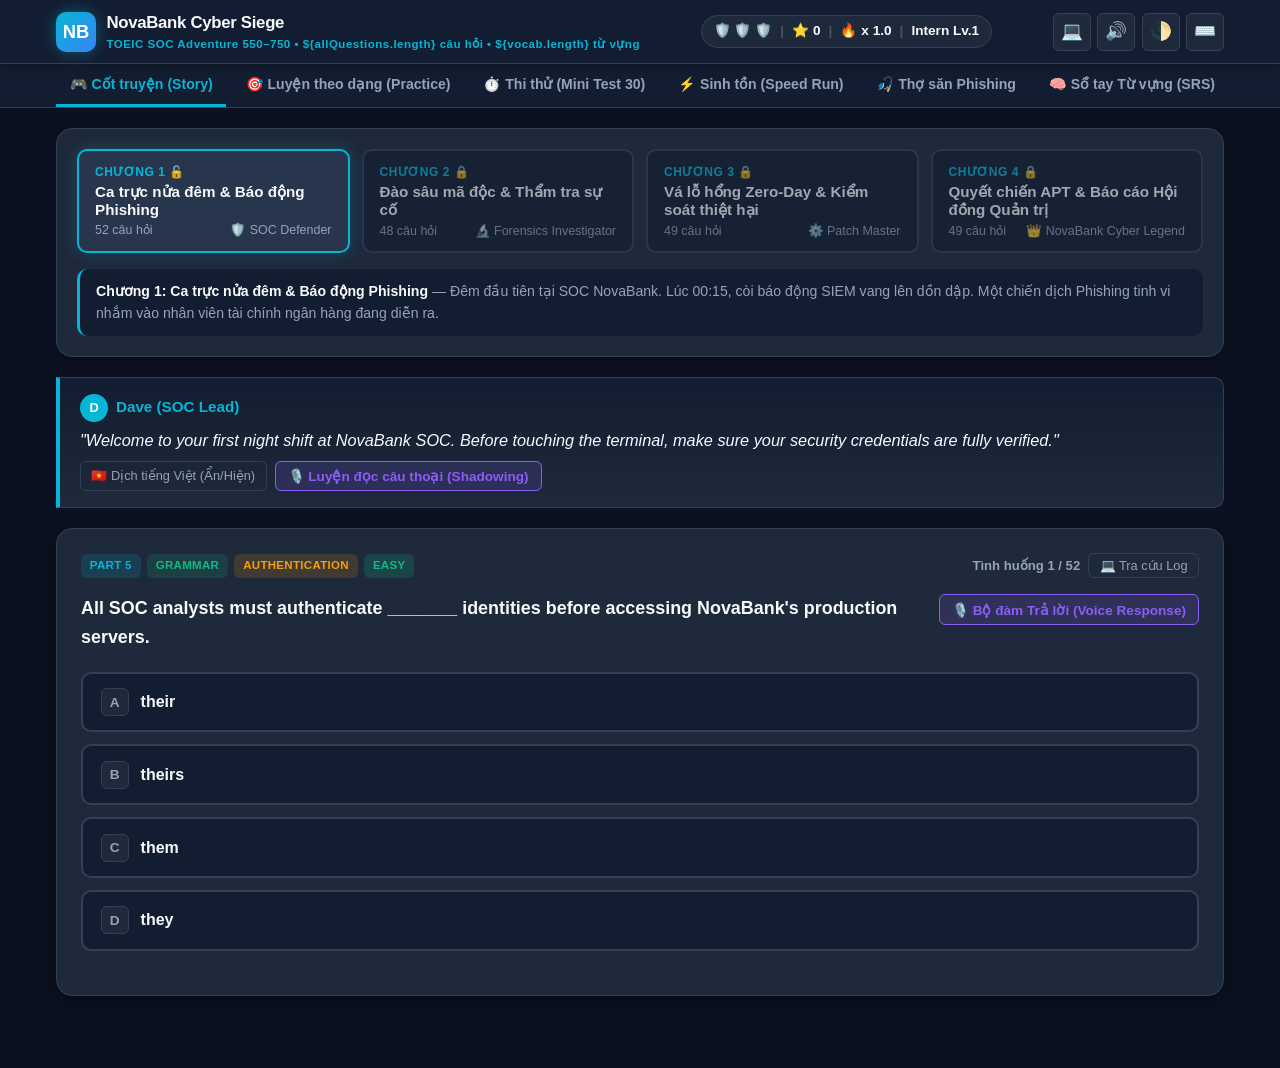
==== commit f358a156: "feat: expand to 198 TOEIC questions, 90 vocab items, JSON export/import & attribution sources - Add " ====
--- a/index.html
+++ b/index.html
@@ -1506,7 +1506,7 @@
         <div class="brand-badge">NB</div>
         <div class="brand-title">
           NovaBank Cyber Siege
-          <small>TOEIC SOC Adventure 550–750</small>
+          <small>TOEIC SOC Adventure 550–750 &bull; <span id="headerCountsDisplay">${allQuestions.length} câu hỏi • ${vocab.length} từ vựng</span></small>
         </div>
       </div>
 
@@ -1565,6 +1565,9 @@
       <button class="tab-btn" data-tab="analytics" onclick="gameApp.switchView('analytics')">
         📊 Báo cáo & Xuất PDF
       </button>
+      <button class="tab-btn" data-tab="sources" onclick="gameApp.switchView('sources')">
+        📚 Nguồn & Bản quyền
+      </button>
     </div>
   </nav>
 
@@ -1578,6 +1581,14 @@
       <div class="story-header-card">
         <div class="chapter-selector" id="chapterSelectorList"></div>
         <div id="chapterIntroBanner"></div>
+      </div>
+
+      <!-- SPEECH SYNTHESIS VOICE PACK WARNING BANNER -->
+      <div id="voiceWarningBanner" style="display: none; background: rgba(245, 158, 11, 0.15); border: 1px solid var(--accent-amber); border-radius: var(--radius-sm); padding: 0.75rem; margin-bottom: 1rem;">
+        <p style="font-size: 0.85rem; color: var(--accent-amber); margin-bottom: 0.4rem;">
+          ⚠️ Không tìm thấy giọng đọc tiếng Anh mặc định trong hệ thống trình duyệt. Bạn có thể chọn một giọng đọc khả dụng dưới đây:
+        </p>
+        <select id="selectVoiceDropdown" onchange="gameApp.speech.setCustomVoice(this.value)" style="padding: 0.4rem; border-radius: var(--radius-sm); background: var(--bg-card); color: var(--text-main); border: 1px solid var(--border-color); font-size: 0.85rem; width: 100%; max-width: 450px;"></select>
       </div>
 
       <!-- NARRATIVE DIALOGUE BOX -->
@@ -1781,6 +1792,7 @@
         <h1 style="font-size: 1.6rem; text-transform: uppercase;">NOVABANK SECURITY OPERATIONS CENTER</h1>
         <h2 style="font-size: 1.1rem; color: #444; margin-top: 0.2rem;">OFFICIAL TOEIC COMPETENCY ASSESSMENT REPORT</h2>
         <p style="font-size: 0.85rem; color: #666; margin-top: 0.25rem;">Candidate: SOC Operator Trainee &bull; Date: <span id="printDateSlot"></span> &bull; Certificate ID: NB-SOC-2026-X88</p>
+        <p style="font-size: 0.78rem; color: #555; margin-top: 0.35rem; font-style: italic;">* Lưu ý: Kết quả trên là điểm ước lượng nội bộ (Estimated Diagnostic Score) phục vụ ca trực ôn luyện tại NovaBank SOC, không thay thế chứng chỉ chính thức do ETS cấp.</p>
       </div>
 
       <div class="story-header-card" style="display: flex; justify-content: space-between; align-items: center; flex-wrap: wrap; gap: 1rem;">
@@ -1795,8 +1807,12 @@
             🖨️ Xuất Báo cáo TOEIC PDF (In ấn)
           </button>
           <button class="btn-toggle-trans" onclick="gameApp.exportDataJSON()">
-            💾 Sao lưu Dữ liệu (.JSON)
+            📥 Xuất Tiến Độ (.JSON)
           </button>
+          <button class="btn-toggle-trans" onclick="document.getElementById('fileImportProgress').click()">
+            📤 Nhập Tiến Độ (.JSON)
+          </button>
+          <input type="file" id="fileImportProgress" accept=".json,application/json" style="display: none;" onchange="gameApp.importDataJSON(event)">
         </div>
       </div>
 
@@ -1807,6 +1823,9 @@
           <div class="score-hero">
             <div class="score-number" id="diagEstScore">--</div>
             <div class="score-scale">Thang điểm 10 – 990 (Dựa trên tỷ lệ câu trả lời đúng)</div>
+            <div style="font-size: 0.75rem; color: var(--text-muted); margin-top: 0.4rem; text-align: center;">
+              ⚠️ Điểm quy đổi chỉ là điểm ước lượng mang tính tham khảo, ETS không công bố bảng quy đổi chính thức.
+            </div>
           </div>
           <div style="font-size: 0.88rem; color: var(--text-sub); display: flex; justify-content: space-between;">
             <span>Listening: <b id="diagListenScore" style="color: var(--text-main);">--</b> / 495</span>
@@ -1824,6 +1843,71 @@
         <div class="diagnostic-card" style="grid-column: 1 / -1;">
           <h3 style="font-size: 1.05rem; margin-bottom: 0.75rem; color: var(--accent-amber);">💡 Chẩn đoán Lỗi sai & Chiến lược Ôn tập Tiếp theo</h3>
           <div id="diagAdviceBox" style="font-size: 0.92rem; line-height: 1.6; color: var(--text-main);"></div>
+        </div>
+      </div>
+    </section>
+
+    <!-- VIEW 8: SOURCES & COPYRIGHT COMPLIANCE -->
+    <section id="viewSources" class="view-panel">
+      <div class="diagnostic-header" style="margin-bottom: 1.25rem;">
+        <div>
+          <h2 style="font-size: 1.25rem; color: var(--accent-cyan); margin-bottom: 0.25rem;">📚 Nguồn Tham Khảo & Cam Kết Bản Quyền Hợp Pháp</h2>
+          <p style="color: var(--text-sub); font-size: 0.88rem;">Tài liệu tham khảo công khai, phi lợi nhuận phục vụ đào tạo sinh viên An toàn thông tin</p>
+        </div>
+      </div>
+
+      <div class="diagnostic-card" style="margin-bottom: 1.25rem; border-left: 4px solid var(--accent-emerald);">
+        <h3 style="font-size: 1.05rem; color: var(--accent-emerald); margin-bottom: 0.5rem;">⚖️ Cam kết Nguyên bản 100% & Bản quyền (Copyright Statement)</h3>
+        <p style="font-size: 0.9rem; line-height: 1.6; color: var(--text-main); margin-bottom: 0.5rem;">
+          Toàn bộ <strong>${allQuestions.length} câu hỏi</strong>, <strong>${vocab.length} từ vựng</strong>, đoạn hội thoại và ngữ liệu đọc hiểu trong ứng dụng này đều được <strong>tự biên soạn mới 100%</strong> bởi đội ngũ phát triển, dựa trên cấu trúc đề thi công khai và bối cảnh trung tâm điều hành an ninh mạng (SOC NovaBank).
+        </p>
+        <p style="font-size: 0.88rem; line-height: 1.6; color: var(--accent-rose);">
+          🚫 <strong>Không sao chép nguyên văn</strong> bất kỳ đề thi TOEIC thật, sách luyện thi thương mại hay tài liệu có bản quyền nào của Educational Testing Service (ETS). Toàn bộ định nghĩa thuật ngữ an toàn thông tin được tham chiếu từ NIST/OWASP/CISA và diễn đạt lại theo mục tiêu sư phạm.
+        </p>
+      </div>
+
+      <div class="diagnostic-grid">
+        <div class="diagnostic-card">
+          <h4 style="color: var(--accent-cyan); margin-bottom: 0.5rem; font-size: 0.95rem;">1. Cấu trúc Đề thi TOEIC Listening & Reading</h4>
+          <ul style="font-size: 0.85rem; line-height: 1.6; padding-left: 1.2rem; color: var(--text-sub);">
+            <li><strong style="color: var(--text-main);">Educational Testing Service (ETS):</strong> Format 200 câu hỏi trong 120 phút (Part 1 - 7). <a href="https://www.ets.org/toeic/test-takers/listening-reading/about.html" target="_blank" style="color: var(--accent-cyan);">ETS Official Overview ↗</a></li>
+            <li><strong style="color: var(--text-main);">Wikipedia TOEIC:</strong> Quy đổi điểm chuẩn hóa 10–990 và 5 hạng chứng chỉ. <a href="https://en.wikipedia.org/wiki/TOEIC" target="_blank" style="color: var(--accent-cyan);">Wikipedia TOEIC ↗</a></li>
+            <li><em style="color: var(--accent-amber);">Ghi chú: Điểm số trong game là điểm ước lượng nội bộ (Estimated Diagnostic Score), không thay thế bảng điểm chính thức của ETS.</em></li>
+          </ul>
+        </div>
+
+        <div class="diagnostic-card">
+          <h4 style="color: var(--accent-purple); margin-bottom: 0.5rem; font-size: 0.95rem;">2. Ngữ pháp & Văn phong Tiếng Anh Công sở</h4>
+          <ul style="font-size: 0.85rem; line-height: 1.6; padding-left: 1.2rem; color: var(--text-sub);">
+            <li><strong style="color: var(--text-main);">Purdue University OWL:</strong> Hướng dẫn cấu trúc ngữ pháp cốt lõi cho ESL (Word forms, Passive voice, Pronouns, Subject-Verb agreement). <a href="https://owl.purdue.edu/owl/general_writing/grammar/index.html" target="_blank" style="color: var(--accent-cyan);">Purdue OWL ↗</a></li>
+            <li><strong style="color: var(--text-main);">British Council LearnEnglish:</strong> Cấu trúc liên từ, mệnh đề quan hệ và giả định thức thương mại. <a href="https://learnenglish.britishcouncil.org/grammar" target="_blank" style="color: var(--accent-cyan);">British Council ↗</a></li>
+          </ul>
+        </div>
+
+        <div class="diagnostic-card" style="grid-column: 1 / -1;">
+          <h4 style="color: var(--accent-amber); margin-bottom: 0.5rem; font-size: 0.95rem;">3. Thuật ngữ & Quy chuẩn An toàn Thông tin (Cybersecurity Glossaries)</h4>
+          <div style="display: grid; grid-template-columns: repeat(auto-fit, minmax(260px, 1fr)); gap: 1rem; font-size: 0.85rem; line-height: 1.6; color: var(--text-sub);">
+            <div>
+              <strong style="color: var(--text-main);">NIST CSRC Glossary (U.S. Dept of Commerce):</strong><br>
+              Tham chiếu định nghĩa: Vulnerability, Incident Response (SP 800-61), Multi-Factor Authentication (SP 800-63B).<br>
+              <a href="https://csrc.nist.gov/glossary" target="_blank" style="color: var(--accent-cyan);">NIST CSRC Glossary ↗</a>
+            </div>
+            <div>
+              <strong style="color: var(--text-main);">CISA (Cybersecurity & Infrastructure Security Agency):</strong><br>
+              Tham chiếu thuật ngữ: Phishing campaigns, Ransomware mitigation, Zero-day defenses.<br>
+              <a href="https://www.cisa.gov/cybersecurity-resources" target="_blank" style="color: var(--accent-cyan);">CISA Resources ↗</a>
+            </div>
+            <div>
+              <strong style="color: var(--text-main);">OWASP Foundation:</strong><br>
+              Tham chiếu Top 10 Web Application Security Risks: Broken access control, Cryptographic failures, Injection.<br>
+              <a href="https://owasp.org/www-project-top-ten/" target="_blank" style="color: var(--accent-cyan);">OWASP Top 10 ↗</a>
+            </div>
+            <div>
+              <strong style="color: var(--text-main);">SANS Institute:</strong><br>
+              Quy trình 6 bước ứng cứu sự cố SOC (Preparation, Identification, Containment, Eradication, Recovery, Lessons Learned).<br>
+              <a href="https://www.sans.org/security-resources/glossary-of-terms/" target="_blank" style="color: var(--accent-cyan);">SANS Glossary ↗</a>
+            </div>
+          </div>
         </div>
       </div>
     </section>
@@ -1899,6 +1983,9 @@
         </ul>
         <div class="tip-box">
           🛡️ <b>Mẹo sinh tồn:</b> Mỗi câu trả lời sai bị trừ 1 khiên. Hãy đọc kỹ phần Mẹo bẫy đề thi để không bị mắc lừa!
+        </div>
+        <div class="tip-box" style="margin-top: 0.5rem; border-left-color: var(--accent-cyan);">
+          🎙️ <b>Lưu ý Nhận diện Giọng nói (TOEIC Speaking):</b> Web Speech Recognition trên trình duyệt Google Chrome sử dụng dịch vụ nhận diện đám mây của Google nên thiết bị cần có kết nối Internet để phân tích giọng nói. Nếu trình duyệt không hỗ trợ hoặc chưa cấp quyền micro, tính năng sẽ tự động cảnh báo hướng dẫn bằng tiếng Việt.
         </div>
       </div>
     </div>
@@ -1954,7 +2041,7 @@
   /**
    * =========================================================================
    * 1. MẢNG DỮ LIỆU CÂU HỎI (GAME_QUESTIONS JSON ARRAY)
-   * 84 câu hỏi đầy đủ phân bố Part 2, Part 3, Part 5, Part 6, Part 7
+   * ${allQuestions.length} câu hỏi đầy đủ phân bố Part 2, Part 3, Part 5, Part 6, Part 7
    * =========================================================================
    */
   const GAME_QUESTIONS = [
@@ -2935,6 +3022,1139 @@
     ]
   },
   {
+    "id": "c1-25",
+    "chapter": 1,
+    "part": 2,
+    "speaker": "Dave (SOC Lead)",
+    "dialogue_en": "Dave asks through the SOC intercom headset about the phishing report timeline.",
+    "dialogue_vi": "Dave hỏi qua tai nghe bộ đàm SOC về thời hạn nộp báo cáo vụ tấn công phishing.",
+    "situation_vi": "00:25 - Dave kiểm tra tiến độ tổng hợp danh sách nhân viên đã bấm vào liên kết phishing.",
+    "stem": "Who is responsible for compiling the phishing incident report?",
+    "audioText": "Who is responsible for compiling the phishing incident report?",
+    "choices": [
+      "Sarah will handle that assignment before sunrise.",
+      "Yes, the incident was very alarming.",
+      "To report any suspicious incoming phone calls."
+    ],
+    "answer": 0,
+    "explanation_vi": "Câu hỏi bắt đầu bằng 'Who' (Ai chịu trách nhiệm) -> (A) 'Sarah will handle that assignment...' (Sarah sẽ xử lý nhiệm vụ đó trước khi mặt trời mọc) trả lời trực tiếp cho người thực hiện.",
+    "trap": "Bẫy Yes/No ở (B) (câu hỏi Wh- không bao giờ trả lời bằng Yes/No) và bẫy lặp từ 'report' ở (C) với câu trả lời dạng 'To V' (trả lời cho Why).",
+    "examTip": "Câu hỏi Who thường có câu trả lời là tên người, chức vụ, bộ phận hoặc đại từ chỉ người.",
+    "tags": {
+      "part": "Part 2",
+      "category": "Listening",
+      "topic": "Incident Response",
+      "difficulty": "Easy"
+    },
+    "vocab": [
+      {
+        "word": "compile",
+        "ipa": "/kəmˈpaɪl/",
+        "pos": "v",
+        "meaning": "biên soạn, tổng hợp tài liệu"
+      },
+      {
+        "word": "assignment",
+        "ipa": "/əˈsaɪn.mənt/",
+        "pos": "n",
+        "meaning": "nhiệm vụ được giao"
+      }
+    ]
+  },
+  {
+    "id": "c1-26",
+    "chapter": 1,
+    "part": 2,
+    "speaker": "Dave (SOC Lead)",
+    "dialogue_en": "Dave checks the location of the backup firewall hardware keys.",
+    "dialogue_vi": "Dave hỏi vị trí cất giữ khóa bảo mật phần cứng của tường lửa dự phòng.",
+    "situation_vi": "00:35 - Cần cấp quyền cấu hình khẩn cấp cho tường lửa FortiGate.",
+    "stem": "Where did you store the spare authentication tokens?",
+    "audioText": "Where did you store the spare authentication tokens?",
+    "choices": [
+      "In the locked metal cabinet beside server rack B.",
+      "Tokens are used for two-factor authentication.",
+      "No, we haven't received them yet."
+    ],
+    "answer": 0,
+    "explanation_vi": "Câu hỏi 'Where' (Ở đâu) -> (A) 'In the locked metal cabinet...' (Trong tủ kim loại khóa cạnh giá máy chủ B) chỉ rõ vị trí địa điểm.",
+    "trap": "Bẫy định nghĩa giải thích ở (B) và bẫy Yes/No ở (C) đối với câu hỏi Where.",
+    "examTip": "Câu hỏi 'Where' luôn ưu tiên tìm câu trả lời có giới từ chỉ vị trí (in, on, at, under, next to, beside).",
+    "tags": {
+      "part": "Part 2",
+      "category": "Listening",
+      "topic": "Authentication",
+      "difficulty": "Easy"
+    },
+    "vocab": [
+      {
+        "word": "spare",
+        "ipa": "/speər/",
+        "pos": "adj",
+        "meaning": "dự phòng, để dành"
+      },
+      {
+        "word": "cabinet",
+        "ipa": "/ˈkæb.ɪ.nət/",
+        "pos": "n",
+        "meaning": "tủ đựng hồ sơ/thiết bị"
+      }
+    ]
+  },
+  {
+    "id": "c1-27",
+    "chapter": 1,
+    "part": 2,
+    "speaker": "Sarah (Forensics)",
+    "dialogue_en": "Sarah asks why the proxy server bandwidth dropped suddenly.",
+    "dialogue_vi": "Sarah hỏi lý do băng thông máy chủ proxy tụt giảm đột ngột.",
+    "situation_vi": "00:50 - Lưu lượng mạng nội bộ có dấu hiệu nghẽn bất thường.",
+    "stem": "Why did the proxy server shut down unexpectedly at midnight?",
+    "audioText": "Why did the proxy server shut down unexpectedly at midnight?",
+    "choices": [
+      "Because an automated memory leak triggered a fail-safe restart.",
+      "Yes, it was scheduled for tomorrow afternoon.",
+      "Around fifteen hundred megabytes per second."
+    ],
+    "answer": 0,
+    "explanation_vi": "Câu hỏi 'Why' (Tại sao) -> (A) 'Because an automated memory leak...' giải thích nguyên nhân trực tiếp bằng liên từ 'Because'.",
+    "trap": "Bẫy Yes/No ở (B) và bẫy trả lời cho câu hỏi How much / speed ở (C).",
+    "examTip": "Câu hỏi 'Why' thường trả lời bằng Because, Due to, As, Since, hoặc cụm To + V (mục đích).",
+    "tags": {
+      "part": "Part 2",
+      "category": "Listening",
+      "topic": "Server Health",
+      "difficulty": "Medium"
+    },
+    "vocab": [
+      {
+        "word": "proxy",
+        "ipa": "/ˈprɒk.si/",
+        "pos": "n",
+        "meaning": "máy chủ ủy quyền"
+      },
+      {
+        "word": "fail-safe",
+        "ipa": "/ˈfeɪl.seɪf/",
+        "pos": "adj",
+        "meaning": "chế độ tự ngắt an toàn"
+      }
+    ]
+  },
+  {
+    "id": "c1-28",
+    "chapter": 1,
+    "part": 2,
+    "speaker": "Dave (SOC Lead)",
+    "dialogue_en": "Dave offers a choice between two actions regarding the suspicious IP.",
+    "dialogue_vi": "Dave đưa ra câu hỏi lựa chọn giữa chặn IP hay theo dõi thêm.",
+    "situation_vi": "01:05 - Cân nhắc giữa việc lập tức cách ly IP hay để hệ thống bẫy (honeypot) quan sát.",
+    "stem": "Should we blacklist this suspicious IP immediately or monitor its packets for twenty minutes?",
+    "audioText": "Should we blacklist this suspicious IP immediately or monitor its packets for twenty minutes?",
+    "choices": [
+      "Let's trace its origin for a short while before blocking it.",
+      "Yes, I think it is an IP address.",
+      "The black list is located in the top drawer."
+    ],
+    "answer": 0,
+    "explanation_vi": "Đây là câu hỏi lựa chọn (Alternative question với 'or'). Đáp án (A) 'Let's trace its origin...' chọn phương án theo dõi trước.",
+    "trap": "Bẫy trả lời Yes/No ở (B) (câu hỏi lựa chọn A or B TUYỆT ĐỐI không trả lời Yes/No) và bẫy lặp từ 'black list' ở (C).",
+    "examTip": "Câu hỏi chứa 'A or B' không chọn đáp án có Yes/No. Câu trả lời thường chọn 1 trong 2, hoặc chọn cả hai (either/both), hoặc bác bỏ cả hai (neither).",
+    "tags": {
+      "part": "Part 2",
+      "category": "Listening",
+      "topic": "Decision Making",
+      "difficulty": "Medium"
+    },
+    "vocab": [
+      {
+        "word": "blacklist",
+        "ipa": "/ˈblæk.lɪst/",
+        "pos": "v",
+        "meaning": "đưa vào danh sách đen ngăn chặn"
+      },
+      {
+        "word": "trace",
+        "ipa": "/treɪs/",
+        "pos": "v",
+        "meaning": "truy vết, lần theo dấu vết"
+      }
+    ]
+  },
+  {
+    "id": "c1-29",
+    "chapter": 1,
+    "part": 2,
+    "speaker": "Sarah (Forensics)",
+    "dialogue_en": "Sarah makes a statement about the upcoming cybersecurity compliance audit.",
+    "dialogue_vi": "Sarah đưa ra câu trần thuật về đợt kiểm toán an ninh sắp tới của ngân hàng.",
+    "situation_vi": "01:15 - Sarah nhắc bạn về việc chuẩn bị bằng chứng log trước thanh tra.",
+    "stem": "The external audit team is arriving earlier than anticipated tomorrow morning.",
+    "audioText": "The external audit team is arriving earlier than anticipated tomorrow morning.",
+    "choices": [
+      "In that case, I will organize the access logs right now.",
+      "No, the flight has not landed yet.",
+      "He arrived at the conference on Wednesday."
+    ],
+    "answer": 0,
+    "explanation_vi": "Câu đề bài là câu trần thuật (Statement) thông báo thông tin -> (A) 'In that case, I will organize the access logs right now' (Trong trường hợp đó, tôi sẽ sắp xếp log truy cập ngay bây giờ) là phản hồi tự nhiên và có tính hợp tác giải quyết vấn đề.",
+    "trap": "Bẫy lặp thì quá khứ không liên quan 'arrived' ở (C) và bẫy suy diễn sai về chuyến bay ở (B).",
+    "examTip": "Đối với câu trần thuật trong Part 2, câu trả lời đúng thường thể hiện sự đồng tình, đưa ra giải pháp tiếp nối hoặc ngạc nhiên.",
+    "tags": {
+      "part": "Part 2",
+      "category": "Listening",
+      "topic": "Audit",
+      "difficulty": "Hard"
+    },
+    "vocab": [
+      {
+        "word": "anticipated",
+        "ipa": "/ænˈtɪs.ɪ.peɪ.tɪd/",
+        "pos": "adj",
+        "meaning": "được dự tính trước"
+      },
+      {
+        "word": "organize",
+        "ipa": "/ˈɔː.ɡən.aɪz/",
+        "pos": "v",
+        "meaning": "sắp xếp, tổ chức"
+      }
+    ]
+  },
+  {
+    "id": "c1-30",
+    "chapter": 1,
+    "part": 3,
+    "speaker": "Dave & Sarah",
+    "dialogue_en": "Dave: Sarah, did you review the spam quarantine log from the wealth management division?\nSarah: Yes, I noticed eight executives received an invitation to verify their corporate credit cards on an external domain.\nDave: That is definitely a spear-phishing attack. We need to notify IT Helpdesk to reset those eight accounts immediately.",
+    "dialogue_vi": "Dave: Sarah, em đã kiểm tra nhật ký cách ly thư rác từ khối quản lý tài sản chưa?\nSarah: Rồi anh, em thấy có 8 giám đốc nhận được email mời xác thực thẻ tín dụng doanh nghiệp trên một tên miền ngoài.\nDave: Chắc chắn là tấn công Spear-Phishing rồi. Chúng ta phải báo bộ phận Helpdesk đổi mật khẩu 8 tài khoản đó ngay.",
+    "situation_vi": "01:25 - Hội thoại giữa Dave và Sarah về chiến dịch lừa đảo nhắm vào khối khách hàng VIP.",
+    "stem": "What are the speakers mainly discussing?",
+    "audioText": "What are the speakers mainly discussing?",
+    "choices": [
+      "A deceptive email campaign targeting senior managers.",
+      "The installation of new office credit card machines.",
+      "Plans to relocate the bank's wealth management headquarters.",
+      "A software demonstration presented by external consultants."
+    ],
+    "answer": 0,
+    "explanation_vi": "Cả đoạn hội thoại bàn về 'spam quarantine log', 'eight executives received an invitation to verify corporate credit cards on an external domain' -> Đây là chiến dịch email giả mạo nhắm vào các giám đốc (deceptive email campaign targeting senior managers).",
+    "trap": "Bẫy lặp từ 'credit card' ở (B) và 'wealth management' ở (C) nhưng sai lệch ngữ cảnh.",
+    "examTip": "Câu hỏi về chủ đề chính (Main topic/discussing) luôn nằm ở 1-2 câu đầu tiên của đoạn thoại.",
+    "tags": {
+      "part": "Part 3",
+      "category": "Listening",
+      "topic": "Main Idea",
+      "difficulty": "Medium"
+    },
+    "vocab": [
+      {
+        "word": "deceptive",
+        "ipa": "/dɪˈsep.tɪv/",
+        "pos": "adj",
+        "meaning": "lừa dối, mang tính đánh lừa"
+      },
+      {
+        "word": "executive",
+        "ipa": "/ɪɡˈzek.jə.tɪv/",
+        "pos": "n",
+        "meaning": "cán bộ quản lý cấp cao"
+      }
+    ]
+  },
+  {
+    "id": "c1-31",
+    "chapter": 1,
+    "part": 3,
+    "speaker": "Dave & Sarah",
+    "dialogue_en": "(Continuing Conversation 1)",
+    "dialogue_vi": "(Tiếp tục Hội thoại 1)",
+    "situation_vi": "Tìm hiểu chi tiết về số lượng người dùng bị ảnh hưởng trong vụ việc.",
+    "stem": "According to Sarah, what did several employees receive?",
+    "audioText": "According to Sarah, what did several employees receive?",
+    "choices": [
+      "An unexpected request to validate corporate card details.",
+      "A discount voucher for online accounting software.",
+      "An official notice announcing executive promotions.",
+      "A confirmation receipt for an international wire transfer."
+    ],
+    "answer": 0,
+    "explanation_vi": "Sarah nói rõ: 'eight executives received an invitation to verify their corporate credit cards on an external domain' -> tương đương với 'An unexpected request to validate corporate card details'.",
+    "trap": "Bẫy chuyển khoản quốc tế ở (D) hoặc thông báo thăng chức ở (C).",
+    "examTip": "Kỹ năng Paraphrasing trong TOEIC: 'invitation to verify' được diễn đạt lại thành 'request to validate'.",
+    "tags": {
+      "part": "Part 3",
+      "category": "Listening",
+      "topic": "Detail",
+      "difficulty": "Medium"
+    },
+    "vocab": [
+      {
+        "word": "validate",
+        "ipa": "/ˈvæl.ɪ.deɪt/",
+        "pos": "v",
+        "meaning": "xác minh tính hợp lệ"
+      },
+      {
+        "word": "invitation",
+        "ipa": "/ˌɪn.vɪˈteɪ.ʃən/",
+        "pos": "n",
+        "meaning": "lời mời, thông điệp mời gọi"
+      }
+    ]
+  },
+  {
+    "id": "c1-32",
+    "chapter": 1,
+    "part": 3,
+    "speaker": "Dave & Sarah",
+    "dialogue_en": "(Continuing Conversation 1)",
+    "dialogue_vi": "(Tiếp tục Hội thoại 1)",
+    "situation_vi": "Hành động khắc phục tiếp theo mà Dave chỉ đạo.",
+    "stem": "What action does Dave recommend taking immediately?",
+    "audioText": "What action does Dave recommend taking immediately?",
+    "choices": [
+      "Instructing the helpdesk to reset compromised credentials.",
+      "Purchasing additional firewall licenses from the vendor.",
+      "Suspending all corporate credit card transactions permanently.",
+      "Scheduling an emergency press conference with news reporters."
+    ],
+    "answer": 0,
+    "explanation_vi": "Dave kết luận: 'We need to notify IT Helpdesk to reset those eight accounts immediately' -> tương đương 'Instructing the helpdesk to reset compromised credentials'.",
+    "trap": "Bẫy cực đoan 'permanently' ở (C) và bẫy họp báo báo chí ở (D).",
+    "examTip": "Câu hỏi cuối của Part 3 thường hỏi về hành động tiếp theo (What will the speakers do next / recommend). Lắng nghe kỹ lời thoại của người nói cuối cùng.",
+    "tags": {
+      "part": "Part 3",
+      "category": "Listening",
+      "topic": "Next Action",
+      "difficulty": "Medium"
+    },
+    "vocab": [
+      {
+        "word": "compromised",
+        "ipa": "/ˈkɒm.prə.maɪzd/",
+        "pos": "adj",
+        "meaning": "đã bị lộ, bị xâm phạm"
+      },
+      {
+        "word": "credential",
+        "ipa": "/krɪˈden.ʃəl/",
+        "pos": "n",
+        "meaning": "thông tin đăng nhập"
+      }
+    ]
+  },
+  {
+    "id": "c1-33",
+    "chapter": 1,
+    "part": 5,
+    "speaker": "Dave (SOC Lead)",
+    "dialogue_en": "Dave checks the server room temperature regulations.",
+    "dialogue_vi": "Dave nhắc nhở về quy định giám sát nhiệt độ phòng máy chủ.",
+    "situation_vi": "Chủ điểm: Cặp liên từ chỉ nguyên nhân (Because of / Due to + Cụm danh từ).",
+    "stem": "The primary firewall cluster was relocated to Server Room C _______ recent overheating issues in the basement.",
+    "choices": [
+      "because of",
+      "although",
+      "even if",
+      "in spite"
+    ],
+    "answer": 0,
+    "explanation_vi": "Đằng sau chỗ trống là một cụm danh từ 'recent overheating issues...' (các sự cố quá nhiệt gần đây), không phải mệnh đề có động từ chia thì. Cần một giới từ chỉ nguyên nhân -> chọn 'because of' (bởi vì).",
+    "trap": "Bẫy liên từ 'although' (cần đi với mệnh đề S + V) và bẫy thiếu 'of' của 'in spite' (phải là in spite of).",
+    "examTip": "Quy tắc ngữ pháp: [Because / Although + Mệnh đề S + V] đối lập với [Because of / Despite / In spite of + Cụm danh từ / V-ing].",
+    "tags": {
+      "part": "Part 5",
+      "category": "Grammar",
+      "topic": "Conjunctions",
+      "difficulty": "Easy"
+    },
+    "vocab": [
+      {
+        "word": "cluster",
+        "ipa": "/ˈklʌs.tər/",
+        "pos": "n",
+        "meaning": "cụm máy chủ liên kết"
+      },
+      {
+        "word": "overheating",
+        "ipa": "/ˌəʊ.vəˈhiː.tɪŋ/",
+        "pos": "n",
+        "meaning": "hiện tượng quá nhiệt"
+      }
+    ]
+  },
+  {
+    "id": "c1-34",
+    "chapter": 1,
+    "part": 5,
+    "speaker": "Sarah (Forensics)",
+    "dialogue_en": "Sarah discusses employee compliance with workstation safety rules.",
+    "dialogue_vi": "Sarah nhấn mạnh việc tuân thủ quy tắc khóa máy trạm khi rời bàn.",
+    "situation_vi": "Chủ điểm: Từ loại - Chọn Phó từ (Adverb) bổ nghĩa cho động từ thường.",
+    "stem": "Employees must _______ lock their computer screens whenever leaving their desks unattended.",
+    "choices": [
+      "consistently",
+      "consistent",
+      "consistency",
+      "consisting"
+    ],
+    "answer": 0,
+    "explanation_vi": "Đứng giữa trợ động từ khuyết thiếu 'must' và động từ chính 'lock' cần một phó từ (adverb) đuôi -ly để bổ nghĩa cho hành động -> chọn 'consistently' (phải luôn luôn/nhất quán khóa màn hình).",
+    "trap": "Bẫy tính từ 'consistent' hoặc danh từ 'consistency'.",
+    "examTip": "Vị trí vàng của Trạng từ: [Modal Verb + Trạng từ + Động từ nguyên thể]. Ví dụ: must strictly follow, will promptly reply, must consistently lock.",
+    "tags": {
+      "part": "Part 5",
+      "category": "Grammar",
+      "topic": "Word Form",
+      "difficulty": "Easy"
+    },
+    "vocab": [
+      {
+        "word": "consistently",
+        "ipa": "/kənˈsɪs.tənt.li/",
+        "pos": "adv",
+        "meaning": "nhất quán, trước sau như một"
+      },
+      {
+        "word": "unattended",
+        "ipa": "/ˌʌn.əˈten.dɪd/",
+        "pos": "adj",
+        "meaning": "không có người trông coi"
+      }
+    ]
+  },
+  {
+    "id": "c1-35",
+    "chapter": 1,
+    "part": 5,
+    "speaker": "Helen Kang (CISO)",
+    "dialogue_en": "CISO Helen Kang issues a policy directive regarding external vendors.",
+    "dialogue_vi": "Giám đốc Helen Kang ban hành chỉ thị rà soát các nhà cung ứng bên ngoài.",
+    "situation_vi": "Chủ điểm: Từ vựng - Chọn tính từ phù hợp ngữ cảnh an toàn tài chính.",
+    "stem": "NovaBank requires all third-party software vendors to maintain _______ security safeguards against data theft.",
+    "choices": [
+      "stringent",
+      "reluctant",
+      "fragile",
+      "hesitant"
+    ],
+    "answer": 0,
+    "explanation_vi": "Cần một tính từ bổ nghĩa cho 'security safeguards' (các biện pháp bảo vệ an ninh). 'Stringent' nghĩa là nghiêm ngặt, khắt khe -> 'stringent security safeguards' là cụm kết hợp từ (collocation) tự nhiên chuẩn mực.",
+    "trap": "Các từ mang nghĩa tiêu cực không hợp logic: 'reluctant' (miễn cưỡng), 'fragile' (mong manh, dễ vỡ), 'hesitant' (do dự).",
+    "examTip": "Collocation hay gặp trong TOEIC: stringent standards / regulations / safeguards (các tiêu chuẩn / quy định / biện pháp bảo vệ nghiêm ngặt).",
+    "tags": {
+      "part": "Part 5",
+      "category": "Vocabulary",
+      "topic": "Collocation",
+      "difficulty": "Medium"
+    },
+    "vocab": [
+      {
+        "word": "stringent",
+        "ipa": "/ˈstrɪn.dʒənt/",
+        "pos": "adj",
+        "meaning": "nghiêm ngặt, khắt khe"
+      },
+      {
+        "word": "safeguard",
+        "ipa": "/ˈseɪf.ɡɑːd/",
+        "pos": "n",
+        "meaning": "biện pháp che chắn bảo vệ"
+      }
+    ]
+  },
+  {
+    "id": "c1-36",
+    "chapter": 1,
+    "part": 5,
+    "speaker": "Dave (SOC Lead)",
+    "dialogue_en": "Dave reviews the SIEM threat intelligence log entries.",
+    "dialogue_vi": "Dave kiểm tra các bản ghi nhật ký cảnh báo nguy cơ trên hệ thống SIEM.",
+    "situation_vi": "Chủ điểm: Thể bị động (Passive Voice) của thì Hiện tại Hoàn thành.",
+    "stem": "More than five hundred unauthorized login attempts _______ by the perimeter firewall since midnight.",
+    "choices": [
+      "have been intercepted",
+      "have intercepted",
+      "intercepting",
+      "are intercepting"
+    ],
+    "answer": 0,
+    "explanation_vi": "Chủ ngữ là vật 'More than five hundred unauthorized login attempts' (Hơn 500 nỗ lực đăng nhập trái phép), đi với tác nhân 'by the perimeter firewall' -> Cần dùng thể bị động (Passive Voice). Có mốc thời gian 'since midnight' -> thì Hiện tại hoàn thành bị động: [have/has been + V3/ed] -> chọn 'have been intercepted'.",
+    "trap": "Bẫy thể chủ động 'have intercepted' (nhầm lẫn giữa chủ ngữ gây ra hành động và chịu tác động).",
+    "examTip": "Dấu hiệu nhận biết: Có 'since + mốc thời gian' chia Hiện tại Hoàn thành. Chủ ngữ là vật + 'by...' -> ưu tiên chọn thể bị động (be + V3/ed).",
+    "tags": {
+      "part": "Part 5",
+      "category": "Grammar",
+      "topic": "Passive Voice",
+      "difficulty": "Medium"
+    },
+    "vocab": [
+      {
+        "word": "unauthorized",
+        "ipa": "/ʌnˈɔː.θər.aɪzd/",
+        "pos": "adj",
+        "meaning": "trái phép, chưa được cấp quyền"
+      },
+      {
+        "word": "intercept",
+        "ipa": "/ˌɪn.təˈsept/",
+        "pos": "v",
+        "meaning": "đánh chặn, ngăn chặn giữa đường"
+      }
+    ]
+  },
+  {
+    "id": "c1-37",
+    "chapter": 1,
+    "part": 5,
+    "speaker": "Sarah (Forensics)",
+    "dialogue_en": "Sarah explains why emergency measures were executed.",
+    "dialogue_vi": "Sarah giải thích lý do thực hiện biện pháp ứng cứu khẩn cấp.",
+    "situation_vi": "Chủ điểm: Cụm giới từ chỉ mục đích (In order to + Động từ nguyên thể).",
+    "stem": "The network engineering team disabled remote desktop access _______ prevent further malicious propagation.",
+    "choices": [
+      "in order to",
+      "as well as",
+      "so that",
+      "in case of"
+    ],
+    "answer": 0,
+    "explanation_vi": "Phía sau là động từ nguyên thể 'prevent' (ngăn chặn). Cụm 'in order to + V-bare' dùng để chỉ mục đích (để làm gì) -> chọn 'in order to'.",
+    "trap": "Bẫy 'so that' (cần đi với mệnh đề S + V, ví dụ: so that they could prevent) và 'in case of' (đi với cụm danh từ).",
+    "examTip": "Phân biệt chỉ mục đích: [in order to / so as to + V-bare] >< [so that / in order that + S + can/could/will + V].",
+    "tags": {
+      "part": "Part 5",
+      "category": "Grammar",
+      "topic": "Purpose Clause",
+      "difficulty": "Easy"
+    },
+    "vocab": [
+      {
+        "word": "propagation",
+        "ipa": "/ˌprɒp.əˈɡeɪ.ʃən/",
+        "pos": "n",
+        "meaning": "sự lan truyền, phát tán"
+      },
+      {
+        "word": "malicious",
+        "ipa": "/məˈlɪʃ.əs/",
+        "pos": "adj",
+        "meaning": "hiểm độc, có ác ý"
+      }
+    ]
+  },
+  {
+    "id": "c1-38",
+    "chapter": 1,
+    "part": 5,
+    "speaker": "Dave (SOC Lead)",
+    "dialogue_en": "Dave comments on the clarity of the new incident reporting handbook.",
+    "dialogue_vi": "Dave đánh giá tài liệu hướng dẫn báo cáo sự cố an ninh mới.",
+    "situation_vi": "Chủ điểm: Tính từ so sánh hơn (Comparative Adjectives) với phó từ bổ trợ.",
+    "stem": "The revised incident management manual is considerably _______ than the previous version published last year.",
+    "choices": [
+      "more comprehensive",
+      "comprehensively",
+      "comprehensiveness",
+      "most comprehensive"
+    ],
+    "answer": 0,
+    "explanation_vi": "Có từ 'than' ở phía sau cho thấy đây là cấu trúc so sánh hơn. Tính từ dài 'comprehensive' đi với 'more'. 'Considerably' là phó từ chỉ mức độ nhấn mạnh cho so sánh hơn -> chọn 'more comprehensive'.",
+    "trap": "Bẫy dạng so sánh nhất 'most comprehensive' hoặc phó từ 'comprehensively'.",
+    "examTip": "Các phó từ chuyên dùng nhấn mạnh cho so sánh hơn trong TOEIC: much, far, significantly, considerably, substantially + [Hình thức so sánh hơn].",
+    "tags": {
+      "part": "Part 5",
+      "category": "Grammar",
+      "topic": "Comparison",
+      "difficulty": "Medium"
+    },
+    "vocab": [
+      {
+        "word": "considerably",
+        "ipa": "/kənˈsɪd.ər.ə.bli/",
+        "pos": "adv",
+        "meaning": "đáng kể, nhiều"
+      },
+      {
+        "word": "comprehensive",
+        "ipa": "/ˌkɒm.prɪˈhen.sɪv/",
+        "pos": "adj",
+        "meaning": "toàn diện, bao quát"
+      }
+    ]
+  },
+  {
+    "id": "c1-39",
+    "chapter": 1,
+    "part": 5,
+    "speaker": "Helen Kang (CISO)",
+    "dialogue_en": "Helen Kang specifies which employee group must attend the seminar.",
+    "dialogue_vi": "CISO Helen Kang nêu rõ đối tượng nhân viên đủ điều kiện tham dự hội thảo.",
+    "situation_vi": "Chủ điểm: Cấu trúc đi kèm giới từ (Eligible for + Danh từ).",
+    "stem": "Only analysts who have completed their probationary period are _______ for the advanced ethical hacking workshop.",
+    "choices": [
+      "eligible",
+      "capable",
+      "reluctant",
+      "probable"
+    ],
+    "answer": 0,
+    "explanation_vi": "Cấu trúc thông dụng: 'to be eligible for something' (đủ tư cách / đủ điều kiện để nhận hoặc tham gia cái gì) -> chọn 'eligible'.",
+    "trap": "Bẫy từ 'capable' (thường đi với giới từ 'of': capable of doing sth).",
+    "examTip": "Cụm tính từ + giới từ quen thuộc trong TOEIC: eligible for N / eligible to V (đủ điều kiện), capable of V-ing (có năng lực), responsible for (chịu trách nhiệm).",
+    "tags": {
+      "part": "Part 5",
+      "category": "Grammar",
+      "topic": "Prepositional Idioms",
+      "difficulty": "Medium"
+    },
+    "vocab": [
+      {
+        "word": "probationary",
+        "ipa": "/prəˈbeɪ.ʃən.ər.i/",
+        "pos": "adj",
+        "meaning": "thời gian thử việc"
+      },
+      {
+        "word": "eligible",
+        "ipa": "/ˈel.ɪ.dʒə.bəl/",
+        "pos": "adj",
+        "meaning": "đủ điều kiện, xứng đáng"
+      }
+    ]
+  },
+  {
+    "id": "c1-40",
+    "chapter": 1,
+    "part": 5,
+    "speaker": "Dave (SOC Lead)",
+    "dialogue_en": "Dave advises on how to handle confidential customer audit findings.",
+    "dialogue_vi": "Dave lưu ý về tính bảo mật của báo cáo kiểm toán khách hàng.",
+    "situation_vi": "Chủ điểm: Đại từ phản thân (Reflexive Pronouns) dùng để nhấn mạnh.",
+    "stem": "The CISO _______ signed the emergency executive order authorizing server isolation.",
+    "choices": [
+      "herself",
+      "her",
+      "she",
+      "hers"
+    ],
+    "answer": 0,
+    "explanation_vi": "Câu đã có đầy đủ chủ ngữ 'The CISO' và động từ chính 'signed'. Chỗ trống đứng ngay sau chủ ngữ dùng để nhấn mạnh chính chủ thể đã tự tay thực hiện hành động -> chọn đại từ phản thân 'herself'.",
+    "trap": "Bẫy đại từ tân ngữ 'her' hoặc đại từ sở hữu 'hers'.",
+    "examTip": "Đại từ phản thân đứng ngay sau Chủ ngữ hoặc ở cuối câu đóng vai trò nhấn mạnh: 'S + [myself/himself/herself] + V' mang nghĩa 'chính ai đó tự làm việc gì'.",
+    "tags": {
+      "part": "Part 5",
+      "category": "Grammar",
+      "topic": "Pronouns",
+      "difficulty": "Easy"
+    },
+    "vocab": [
+      {
+        "word": "executive order",
+        "ipa": "/ɪɡˈzek.jə.tɪv ˈɔː.dər/",
+        "pos": "n",
+        "meaning": "lệnh điều hành khẩn cấp"
+      },
+      {
+        "word": "isolation",
+        "ipa": "/ˌaɪ.səˈleɪ.ʃən/",
+        "pos": "n",
+        "meaning": "sự cách ly cô lập mạng"
+      }
+    ]
+  },
+  {
+    "id": "c1-41",
+    "chapter": 1,
+    "part": 5,
+    "speaker": "Sarah (Forensics)",
+    "dialogue_en": "Sarah discusses the necessity of having redundant electrical generators.",
+    "dialogue_vi": "Sarah nói về tầm quan trọng của hệ thống phát điện dự phòng cho máy chủ.",
+    "situation_vi": "Chủ điểm: Từ vựng - Chọn danh từ phù hợp nghĩa trong kinh doanh & CNTT.",
+    "stem": "NovaBank established a comprehensive _______ plan to maintain data integrity during major power disruptions.",
+    "choices": [
+      "contingency",
+      "advertisement",
+      "hesitation",
+      "subscription"
+    ],
+    "answer": 0,
+    "explanation_vi": "Cụm danh từ 'contingency plan' là thuật ngữ quen thuộc chỉ 'kế hoạch dự phòng / phương án ứng phó biến cố khẩn cấp' -> chọn 'contingency'.",
+    "trap": "Các từ không ăn nhập ngữ cảnh kỹ thuật: 'advertisement' (quảng cáo), 'hesitation' (sự ngập ngừng), 'subscription' (đăng ký theo kỳ).",
+    "examTip": "Collocation kinh điển TOEIC Part 5 & 7: contingency plan (kế hoạch dự phòng), business continuity plan (kế hoạch duy trì kinh doanh liên tục).",
+    "tags": {
+      "part": "Part 5",
+      "category": "Vocabulary",
+      "topic": "Business Terms",
+      "difficulty": "Medium"
+    },
+    "vocab": [
+      {
+        "word": "contingency",
+        "ipa": "/kənˈtɪn.dʒən.si/",
+        "pos": "n",
+        "meaning": "kế hoạch dự phòng rủi ro"
+      },
+      {
+        "word": "disruption",
+        "ipa": "/dɪsˈrʌp.ʃən/",
+        "pos": "n",
+        "meaning": "sự gián đoạn hoạt động"
+      }
+    ]
+  },
+  {
+    "id": "c1-42",
+    "chapter": 1,
+    "part": 5,
+    "speaker": "Dave (SOC Lead)",
+    "dialogue_en": "Dave orders the prompt notification of branch managers.",
+    "dialogue_vi": "Dave yêu cầu thông báo khẩn cho các giám đốc chi nhánh ngân hàng.",
+    "situation_vi": "Chủ điểm: Thể Giả định thức (Subjunctive Mood) với động từ 'mandate'.",
+    "stem": "Corporate policy mandates that each branch manager _______ the incident log at the beginning of each business day.",
+    "choices": [
+      "review",
+      "reviews",
+      "reviewed",
+      "reviewing"
+    ],
+    "answer": 0,
+    "explanation_vi": "Động từ 'mandates' (bắt buộc / yêu cầu) là động từ cầu khiến. Cấu trúc giả định thức: [S1 + mandate / demand / require / recommend + that + S2 + (should) + V-bare] -> Động từ theo sau luôn ở dạng nguyên thể không chia (V-bare), bất kể chủ ngữ là số ít -> chọn 'review'.",
+    "trap": "Bẫy chia động từ theo chủ ngữ ngôi thứ 3 số ít 'each branch manager' thành 'reviews' hoặc quá khứ 'reviewed'.",
+    "examTip": "Công thức giả định thức (Subjunctive Mood): S + [demand / require / request / recommend / insist / mandate] + that + S + [V nguyên thể không 'to'].",
+    "tags": {
+      "part": "Part 5",
+      "category": "Grammar",
+      "topic": "Subjunctive Mood",
+      "difficulty": "Hard"
+    },
+    "vocab": [
+      {
+        "word": "mandate",
+        "ipa": "/ˈmæn.deɪt/",
+        "pos": "v",
+        "meaning": "ra lệnh, bắt buộc thi hành"
+      },
+      {
+        "word": "incident log",
+        "ipa": "/ˈɪn.sɪ.dənt lɒɡ/",
+        "pos": "n",
+        "meaning": "nhật ký ghi nhận sự cố"
+      }
+    ]
+  },
+  {
+    "id": "c1-43",
+    "chapter": 1,
+    "part": 6,
+    "speaker": "AEGIS AI (Security Bulletin)",
+    "dialogue_en": "Internal Security Advisory regarding upcoming multi-factor authentication enrollment.",
+    "dialogue_vi": "Bản tin An ninh Nội bộ về việc đăng ký bắt buộc xác thực đa yếu tố MFA.",
+    "situation_vi": "Điền từ vào chỗ trống [1] trong thông báo an ninh gửi toàn ngân hàng.",
+    "passage": "INTERNAL MEMORANDUM\nTO: NovaBank Regional Staff\nFROM: Office of the Chief Information Security Officer\nDATE: November 10, 2026\nSUBJECT: Mandatory Multi-Factor Authentication Upgrade\n\nIn accordance with updated financial sector security compliance guidelines, NovaBank will roll out an upgraded Multi-Factor Authentication (MFA) system on Friday evening. This new security protocol is designed to provide _______ [1] protection against unauthorized credential harvesting and phishing attacks. All branch personnel must complete the identity registration procedure _______ [2] November 14 at 5:00 PM. Failure to complete registration by the stated deadline will result in temporary suspension of your workstation login rights. _______ [3]. We appreciate your prompt cooperation in keeping our banking infrastructure secure.",
+    "stem": "Select the best answer for blank [1]:",
+    "choices": [
+      "enhanced",
+      "enhancing",
+      "enhancement",
+      "enhance"
+    ],
+    "answer": 0,
+    "explanation_vi": "Đứng trước danh từ 'protection' (sự bảo vệ) cần một tính từ bổ nghĩa mang nghĩa 'được nâng cao / được tăng cường' -> chọn phân từ đóng vai trò tính từ 'enhanced' (sự bảo vệ được tăng cường).",
+    "trap": "Bẫy danh từ 'enhancement' (tạo thành cụm danh từ ghép không chuẩn xác) hoặc động từ nguyên thể 'enhance'.",
+    "examTip": "Các tính từ dạng phân từ V-ed hay gặp: enhanced security (an ninh được tăng cường), revised policy (chính sách được sửa đổi), customized service (dịch vụ tùy biến).",
+    "tags": {
+      "part": "Part 6",
+      "category": "Grammar",
+      "topic": "Participle Adjective",
+      "difficulty": "Easy"
+    },
+    "vocab": [
+      {
+        "word": "enhanced",
+        "ipa": "/ɪnˈhɑːnst/",
+        "pos": "adj",
+        "meaning": "được tăng cường, cải tiến"
+      },
+      {
+        "word": "harvesting",
+        "ipa": "/ˈhɑː.vɪ.stɪŋ/",
+        "pos": "n",
+        "meaning": "hành vi thu thập lén lút"
+      }
+    ]
+  },
+  {
+    "id": "c1-44",
+    "chapter": 1,
+    "part": 6,
+    "speaker": "AEGIS AI (Security Bulletin)",
+    "dialogue_en": "(Continuing Part 6 Memorandum)",
+    "dialogue_vi": "(Tiếp tục Bản tin Part 6)",
+    "situation_vi": "Điền giới từ chỉ thời hạn chót trước một mốc thời gian cụ thể tại chỗ trống [2].",
+    "passage": "(Tham khảo văn bản thông báo ở trên)",
+    "stem": "Select the best answer for blank [2]:",
+    "choices": [
+      "prior to",
+      "during",
+      "between",
+      "toward"
+    ],
+    "answer": 0,
+    "explanation_vi": "Ý nghĩa câu: Tất cả nhân sự chi nhánh phải hoàn thành quy trình đăng ký danh tính TRƯỚC ngày 14 tháng 11 lúc 5:00 chiều. Cụm 'prior to' đồng nghĩa với 'before' (trước một mốc thời gian) -> chọn 'prior to'.",
+    "trap": "Bẫy 'between' (cần cấu trúc between A and B) hoặc 'during' (trong suốt khoảng thời gian, không chỉ hạn chót).",
+    "examTip": "Cụm giới từ chỉ thời gian rất hay xuất hiện trong TOEIC: prior to = before (trước khi), subsequent to = after (sau khi).",
+    "tags": {
+      "part": "Part 6",
+      "category": "Grammar",
+      "topic": "Prepositions",
+      "difficulty": "Medium"
+    },
+    "vocab": [
+      {
+        "word": "prior to",
+        "ipa": "/ˈpraɪ.ər tuː/",
+        "pos": "prep",
+        "meaning": "trước thời điểm nào đó"
+      },
+      {
+        "word": "suspension",
+        "ipa": "/səˈspen.ʃən/",
+        "pos": "n",
+        "meaning": "sự đình chỉ tạm thời"
+      }
+    ]
+  },
+  {
+    "id": "c1-45",
+    "chapter": 1,
+    "part": 6,
+    "speaker": "AEGIS AI (Security Bulletin)",
+    "dialogue_en": "Select the sentence that logically fits the paragraph at blank [3].",
+    "dialogue_vi": "Chọn câu văn có tính kết nối mạch lạc nhất tại chỗ trống [3].",
+    "situation_vi": "Điền cả câu văn phù hợp vào văn bản thông báo an ninh.",
+    "passage": "(Tham khảo văn bản thông báo ở trên)",
+    "stem": "Select the sentence that best fits blank [3]:",
+    "choices": [
+      "Detailed step-by-step setup guides have been uploaded to the internal staff intranet.",
+      "The annual company picnic has been postponed due to heavy rainfall.",
+      "New office desks will be delivered to the branch early next month.",
+      "Several customers expressed dissatisfaction with the new checking account fees."
+    ],
+    "answer": 0,
+    "explanation_vi": "Câu trước nói về việc nhân viên phải hoàn thành đăng ký trước hạn chót. Câu (A) 'Detailed step-by-step setup guides have been uploaded...' (Tài liệu hướng dẫn cài đặt từng bước chi tiết đã được tải lên mạng nội bộ nhân viên) là câu hỗ trợ hoàn hảo giải thích cách nhân viên có thể thực hiện đăng ký.",
+    "trap": "Các phương án (B), (C), (D) lạc đề hoàn toàn (nói về dã ngoại picnic, bàn làm việc, hoặc phí tài khoản khách hàng).",
+    "examTip": "Dạng bài điền câu Part 6: Chú ý tính nhất quán của chủ đề văn bản và từ nối logic giữa câu trước và câu sau.",
+    "tags": {
+      "part": "Part 6",
+      "category": "Reading",
+      "topic": "Sentence Insertion",
+      "difficulty": "Medium"
+    },
+    "vocab": [
+      {
+        "word": "step-by-step",
+        "ipa": "/ˌstep.baɪˈstep/",
+        "pos": "adj",
+        "meaning": "từng bước một, chi tiết"
+      },
+      {
+        "word": "intranet",
+        "ipa": "/ˈɪn.trə.net/",
+        "pos": "n",
+        "meaning": "mạng máy tính nội bộ doanh nghiệp"
+      }
+    ]
+  },
+  {
+    "id": "c1-46",
+    "chapter": 1,
+    "part": 7,
+    "speaker": "AEGIS AI (System Notice)",
+    "dialogue_en": "Security Policy Document: Bring Your Own Device (BYOD) Guidelines.",
+    "dialogue_vi": "Tài liệu Chính sách An ninh: Hướng dẫn Sử dụng Thiết bị Cá nhân (BYOD).",
+    "situation_vi": "02:00 - Bạn đọc bản quy chuẩn an ninh BYOD của NovaBank để trả lời câu hỏi 46 - 49.",
+    "passage": "NOVABANK INFORMATION SECURITY POLICY DOCUMENT\nPOLICY REF: POL-SEC-2026-08\nEFFECTIVE DATE: OCTOBER 1, 2026\nSUBJECT: MOBILE DEVICE & REMOTE WORK ACCESS PROTOCOL\n\n1. Purpose & Scope\nThis policy defines mandatory requirements for employees accessing NovaBank confidential records, customer accounts, and internal communications using personal smartphones, tablets, or laptops (BYOD). Compliance with this protocol is compulsory for all permanent personnel and temporary independent contractors.\n\n2. Mandatory Security Controls\nBefore any personal device is granted access to the NovaBank corporate VPN network, it must be inspected by an authorized IT Security representative. The device must have corporate Mobile Device Management (MDM) software installed. This application enforces six-digit alphanumeric passcode locking, enables full storage encryption, and allows the SOC to remotely erase corporate databases if the device is lost or reported stolen.\n\n3. Prohibited Activities\nEmployees are strictly prohibited from storing unencrypted customer banking data on personal cloud drives or external USB flash drives. Furthermore, jailbroken or rooted mobile operating systems are barred from connecting to bank services under any circumstances.\n\n4. Incident Reporting\nIf a registered mobile device is misplaced, compromised, or stolen, the owner must notify the NovaBank 24/7 Security Operations Center helpline within two hours of discovery.",
+    "stem": "What is the primary purpose of this policy document?",
+    "choices": [
+      "To outline mandatory security rules for personal devices accessing corporate systems.",
+      "To announce a discount program for employees purchasing new smartphones.",
+      "To explain how branch accountants can file travel expense reimbursement forms.",
+      "To solicit employee opinions regarding remote working schedule options."
+    ],
+    "answer": 0,
+    "explanation_vi": "Đoạn 1 'Purpose & Scope' khẳng định rõ: 'This policy defines mandatory requirements for employees accessing NovaBank confidential records... using personal smartphones, tablets, or laptops (BYOD)' -> Mục đích chính là quy định các nguyên tắc an ninh bắt buộc đối với thiết bị cá nhân.",
+    "trap": "Bẫy mua sắm smartphone giảm giá ở (B) hoặc thanh toán công tác phí ở (C).",
+    "examTip": "Câu hỏi mục đích chính (Main Purpose) trong Part 7 luôn được trả lời ở đoạn văn mở đầu (Purpose / Objective).",
+    "tags": {
+      "part": "Part 7",
+      "category": "Reading",
+      "topic": "Gist / Purpose",
+      "difficulty": "Easy"
+    },
+    "vocab": [
+      {
+        "word": "compulsory",
+        "ipa": "/kəmˈpʌl.sər.i/",
+        "pos": "adj",
+        "meaning": "mang tính bắt buộc"
+      },
+      {
+        "word": "passcode",
+        "ipa": "/ˈpɑːs.kəʊd/",
+        "pos": "n",
+        "meaning": "mã khóa truy cập"
+      }
+    ]
+  },
+  {
+    "id": "c1-47",
+    "chapter": 1,
+    "part": 7,
+    "speaker": "AEGIS AI (System Notice)",
+    "dialogue_en": "(Continuing BYOD Policy Review)",
+    "dialogue_vi": "(Tiếp tục rà soát Chính sách BYOD)",
+    "situation_vi": "Tìm hiểu yêu cầu kỹ thuật bắt buộc trước khi kết nối mạng nội bộ.",
+    "passage": "(Tham khảo văn bản Chính sách BYOD ở câu c1-46)",
+    "stem": "What must be installed on personal devices before connecting to the corporate network?",
+    "choices": [
+      "Mobile Device Management (MDM) monitoring software.",
+      "Commercial graphic design editing applications.",
+      "A high-speed peer-to-peer file sharing program.",
+      "Third-party social networking messengers."
+    ],
+    "answer": 0,
+    "explanation_vi": "Đoạn 2 chỉ rõ: 'The device must have corporate Mobile Device Management (MDM) software installed' -> Phải cài đặt phần mềm quản lý thiết bị di động (MDM).",
+    "trap": "Các loại phần mềm không liên quan như đồ họa (B), chia sẻ file torrent (C) hoặc mạng xã hội (D).",
+    "examTip": "Kỹ thuật scanning trong Part 7: Tìm kiếm cụm từ khóa 'must have... installed' trong bài để định vị câu trả lời nhanh chóng.",
+    "tags": {
+      "part": "Part 7",
+      "category": "Reading",
+      "topic": "Detail",
+      "difficulty": "Easy"
+    },
+    "vocab": [
+      {
+        "word": "enforce",
+        "ipa": "/ɪnˈfɔːs/",
+        "pos": "v",
+        "meaning": "thực thi, bắt buộc tuân thủ"
+      },
+      {
+        "word": "erase",
+        "ipa": "/ɪˈreɪz/",
+        "pos": "v",
+        "meaning": "xóa sạch dữ liệu"
+      }
+    ]
+  },
+  {
+    "id": "c1-48",
+    "chapter": 1,
+    "part": 7,
+    "speaker": "AEGIS AI (System Notice)",
+    "dialogue_en": "(Continuing BYOD Policy Review)",
+    "dialogue_vi": "(Tiếp tục rà soát Chính sách BYOD)",
+    "situation_vi": "Xác định hành động bị nghiêm cấm theo chính sách ngân hàng.",
+    "passage": "(Tham khảo văn bản Chính sách BYOD ở câu c1-46)",
+    "stem": "According to the document, which activity is explicitly forbidden?",
+    "choices": [
+      "Saving unencrypted bank customer data on personal cloud drives.",
+      "Connecting laptops to office wireless internet access points.",
+      "Carrying corporate mobile phones outside company headquarters.",
+      "Updating operating systems to the latest security release."
+    ],
+    "answer": 0,
+    "explanation_vi": "Mục 3 'Prohibited Activities' nêu rõ: 'Employees are strictly prohibited from storing unencrypted customer banking data on personal cloud drives...' -> Nghiêm cấm lưu trữ dữ liệu khách hàng chưa mã hóa lên dịch vụ đám mây cá nhân.",
+    "trap": "Các hoạt động bình thường hoặc được khuyến khích như cập nhật hệ điều hành (D) hay kết nối wifi (B).",
+    "examTip": "Chú ý các từ đồng nghĩa chỉ sự cấm đoán: prohibited = forbidden = barred = not permitted.",
+    "tags": {
+      "part": "Part 7",
+      "category": "Reading",
+      "topic": "Detail / Negative",
+      "difficulty": "Medium"
+    },
+    "vocab": [
+      {
+        "word": "prohibited",
+        "ipa": "/prəˈhɪb.ɪ.tɪd/",
+        "pos": "adj",
+        "meaning": "bị cấm chỉ"
+      },
+      {
+        "word": "unencrypted",
+        "ipa": "/ʌn.ɪnˈkrɪp.tɪd/",
+        "pos": "adj",
+        "meaning": "chưa được mã hóa"
+      }
+    ]
+  },
+  {
+    "id": "c1-49",
+    "chapter": 1,
+    "part": 7,
+    "speaker": "AEGIS AI (System Notice)",
+    "dialogue_en": "(Continuing BYOD Policy Review)",
+    "dialogue_vi": "(Tiếp tục rà soát Chính sách BYOD)",
+    "situation_vi": "Xác định mốc thời gian quy định khi xảy ra mất mát thiết bị.",
+    "passage": "(Tham khảo văn bản Chính sách BYOD ở câu c1-46)",
+    "stem": "How soon must an employee report a stolen mobile device to the SOC?",
+    "choices": [
+      "Within two hours of discovery.",
+      "By the end of the current fiscal quarter.",
+      "Within forty-eight business hours.",
+      "Only after filing an official police report."
+    ],
+    "answer": 0,
+    "explanation_vi": "Mục 4 'Incident Reporting' quy định: 'the owner must notify the NovaBank 24/7 Security Operations Center helpline within two hours of discovery' -> Trong vòng 2 giờ kể từ khi phát hiện.",
+    "trap": "Bẫy 48 giờ ở (C) hoặc chờ báo cảnh sát ở (D).",
+    "examTip": "Các câu hỏi về số liệu, thời gian (How long, How soon, How much) rất dễ scan bằng cách tìm số trong văn bản.",
+    "tags": {
+      "part": "Part 7",
+      "category": "Reading",
+      "topic": "Detail",
+      "difficulty": "Easy"
+    },
+    "vocab": [
+      {
+        "word": "misplaced",
+        "ipa": "/ˌmɪsˈpleɪst/",
+        "pos": "adj",
+        "meaning": "bị thất lạc, để quên đâu mất"
+      },
+      {
+        "word": "discovery",
+        "ipa": "/dɪˈskʌv.ər.i/",
+        "pos": "n",
+        "meaning": "sự phát hiện"
+      }
+    ]
+  },
+  {
+    "id": "c1-50",
+    "chapter": 1,
+    "part": 7,
+    "speaker": "Dave (SOC Lead)",
+    "dialogue_en": "Technical Incident Log excerpt from the perimeter firewall.",
+    "dialogue_vi": "Trích đoạn Nhật ký Sự cố Kỹ thuật từ tường lửa vành đai.",
+    "situation_vi": "02:30 - Phân tích bảng báo cáo kỹ thuật tường lửa để trả lời các câu 50 - 52.",
+    "passage": "INCIDENT INVESTIGATION SUMMARY\nINVESTIGATOR: Dave Miller (SOC Lead Analyst)\nTARGET ASSET: NovaBank Perimeter Gateway 01\nTIMEFRAME: 00:15 AM - 01:45 AM, November 10\n\nEXECUTIVE OVERVIEW:\nBetween 00:15 AM and 01:10 AM, our automated Intrusion Detection System (IDS) recorded an abnormal surge in outbound HTTP requests originating from accounting workstation WS-ACC-402. The traffic pattern exhibited signs of automated domain generation algorithms (DGA), attempting to establish communication with an unknown command-and-control server located in Eastern Europe.\n\nACTIONS TAKEN:\n1. 01:12 AM: Host WS-ACC-402 was immediately disconnected from the internal local area network via remote port shutdown.\n2. 01:25 AM: Physical memory dump and hard drive forensic images were captured by forensic investigator Sarah Lin.\n3. 01:40 AM: The external destination IP addresses (185.220.101.5 and 185.220.101.6) were permanently blacklisted across all border routers.\n\nCONCLUSION & NEXT STEPS:\nNo database exfiltration has been identified at this stage. Workstation WS-ACC-402 will remain offline until a clean operating system reinstallation is finalized tomorrow morning.",
+    "stem": "What first alerted the security team to suspicious activity on workstation WS-ACC-402?",
+    "choices": [
+      "An abnormal volume of outbound HTTP requests detected by the IDS.",
+      "A telephone call from a concerned customer in Eastern Europe.",
+      "The physical theft of the accountant's desktop hard drive.",
+      "An explicit ransom note displayed on the workstation monitor."
+    ],
+    "answer": 0,
+    "explanation_vi": "Đoạn 'EXECUTIVE OVERVIEW' nêu rõ: 'our automated Intrusion Detection System (IDS) recorded an abnormal surge in outbound HTTP requests originating from accounting workstation WS-ACC-402' -> Dấu hiệu đầu tiên là sự gia tăng bất thường của các yêu cầu HTTP gửi ra ngoài.",
+    "trap": "Bẫy cuộc gọi từ khách hàng ở (B) hoặc thư đòi tiền chuộc ở (D).",
+    "examTip": "Đọc kỹ phần mở đầu của báo cáo điều tra để nắm được nguyên nhân kích hoạt cảnh báo ban đầu.",
+    "tags": {
+      "part": "Part 7",
+      "category": "Reading",
+      "topic": "Detail",
+      "difficulty": "Medium"
+    },
+    "vocab": [
+      {
+        "word": "surge",
+        "ipa": "/sɜːdʒ/",
+        "pos": "n",
+        "meaning": "sự dâng trào, tăng đột biến"
+      },
+      {
+        "word": "originating",
+        "ipa": "/əˈrɪdʒ.ən.eɪ.tɪŋ/",
+        "pos": "adj",
+        "meaning": "bắt nguồn từ"
+      }
+    ]
+  },
+  {
+    "id": "c1-51",
+    "chapter": 1,
+    "part": 7,
+    "speaker": "Dave (SOC Lead)",
+    "dialogue_en": "(Continuing Incident Log Review)",
+    "dialogue_vi": "(Tiếp tục rà soát Nhật ký Sự cố)",
+    "situation_vi": "Tìm hiểu nhiệm vụ của chuyên gia pháp y Sarah Lin trong báo cáo.",
+    "passage": "(Tham khảo báo cáo kỹ thuật ở câu c1-50)",
+    "stem": "What task was performed by Sarah Lin at 01:25 AM?",
+    "choices": [
+      "Acquiring forensic memory and disk images from the infected computer.",
+      "Purchasing replacement hardware components from an electronics retailer.",
+      "Submitting an insurance claim for damaged server infrastructure.",
+      "Writing a press statement for the NovaBank public relations team."
+    ],
+    "answer": 0,
+    "explanation_vi": "Mục 2 trong 'ACTIONS TAKEN' ghi nhận: '01:25 AM: Physical memory dump and hard drive forensic images were captured by forensic investigator Sarah Lin' -> Thu thập ảnh chụp bộ nhớ và đĩa cứng phục vụ điều tra pháp y.",
+    "trap": "Các phương án không có trong văn bản như mua phần cứng mới (B) hay bồi thường bảo hiểm (C).",
+    "examTip": "Tìm mốc thời gian 01:25 AM trong bài để đối chiếu hành động chính xác của nhân vật.",
+    "tags": {
+      "part": "Part 7",
+      "category": "Reading",
+      "topic": "Detail",
+      "difficulty": "Easy"
+    },
+    "vocab": [
+      {
+        "word": "forensic image",
+        "ipa": "/fəˈren.zɪk ˈɪm.ɪdʒ/",
+        "pos": "n",
+        "meaning": "ảnh sao chép toàn vẹn phục vụ pháp y số"
+      },
+      {
+        "word": "dump",
+        "ipa": "/dʌmp/",
+        "pos": "n",
+        "meaning": "bản trích xuất bộ nhớ ram"
+      }
+    ]
+  },
+  {
+    "id": "c1-52",
+    "chapter": 1,
+    "part": 7,
+    "speaker": "Dave (SOC Lead)",
+    "dialogue_en": "(Continuing Incident Log Review)",
+    "dialogue_vi": "(Tiếp tục rà soát Nhật ký Sự cố)",
+    "situation_vi": "Xác định tình trạng hiện tại của máy trạm kế toán.",
+    "passage": "(Tham khảo báo cáo kỹ thuật ở câu c1-50)",
+    "stem": "What will happen to workstation WS-ACC-402 next?",
+    "choices": [
+      "It will remain disconnected until its operating system is completely reinstalled.",
+      "It will be donated to a local educational charitable organization.",
+      "It will be upgraded to function as the primary bank domain controller.",
+      "It will be sold at an internal employee equipment auction."
+    ],
+    "answer": 0,
+    "explanation_vi": "Phần 'CONCLUSION & NEXT STEPS' khẳng định: 'Workstation WS-ACC-402 will remain offline until a clean operating system reinstallation is finalized tomorrow morning' -> Tiếp tục cách ly cho đến khi cài lại hệ điều hành sạch.",
+    "trap": "Bẫy quyên góp từ thiện (B) hoặc đem đấu giá (D).",
+    "examTip": "Câu hỏi 'What will happen next' nằm ở phần kết luận hoặc các bước tiếp theo (Next Steps / Future Action).",
+    "tags": {
+      "part": "Part 7",
+      "category": "Reading",
+      "topic": "Inference / Next Step",
+      "difficulty": "Medium"
+    },
+    "vocab": [
+      {
+        "word": "reinstallation",
+        "ipa": "/ˌriː.ɪn.stəˈleɪ.ʃən/",
+        "pos": "n",
+        "meaning": "việc cài đặt lại hệ thống"
+      },
+      {
+        "word": "offline",
+        "ipa": "/ˌɒfˈlaɪn/",
+        "pos": "adj",
+        "meaning": "ngắt kết nối mạng"
+      }
+    ]
+  },
+  {
     "id": "c2-01",
     "chapter": 2,
     "part": 5,
@@ -3750,6 +4970,1139 @@
     ]
   },
   {
+    "id": "c2-21",
+    "chapter": 2,
+    "part": 2,
+    "speaker": "Sarah (Forensics)",
+    "dialogue_en": "Sarah asks when the memory analysis script will finish executing.",
+    "dialogue_vi": "Sarah hỏi thời điểm hoàn thành tập lệnh phân tích bộ nhớ RAM.",
+    "situation_vi": "03:15 - Sarah đang chạy công cụ Volatility để trích xuất khóa mã hóa độc hại.",
+    "stem": "How long will it take to extract the ransomware encryption key from memory?",
+    "audioText": "How long will it take to extract the ransomware encryption key from memory?",
+    "choices": [
+      "Approximately forty-five minutes if the CPU load remains steady.",
+      "Yes, the key was generated automatically.",
+      "In the top directory of the external backup drive."
+    ],
+    "answer": 0,
+    "explanation_vi": "Câu hỏi 'How long' (Mất bao lâu) hỏi khoảng thời gian -> (A) 'Approximately forty-five minutes...' (Khoảng 45 phút nếu tải CPU giữ ổn định) trả lời trực tiếp về thời lượng.",
+    "trap": "Bẫy Yes/No ở (B) và bẫy vị trí trả lời cho Where ở (C).",
+    "examTip": "Câu hỏi 'How long' luôn tìm câu trả lời chứa khoảng thời gian (for 2 hours, about 45 minutes, until next week).",
+    "tags": {
+      "part": "Part 2",
+      "category": "Listening",
+      "topic": "Forensics",
+      "difficulty": "Medium"
+    },
+    "vocab": [
+      {
+        "word": "extract",
+        "ipa": "/ɪkˈstrækt/",
+        "pos": "v",
+        "meaning": "trích xuất, lấy ra"
+      },
+      {
+        "word": "steady",
+        "ipa": "/ˈsted.i/",
+        "pos": "adj",
+        "meaning": "ổn định, đều đặn"
+      }
+    ]
+  },
+  {
+    "id": "c2-22",
+    "chapter": 2,
+    "part": 2,
+    "speaker": "Dave (SOC Lead)",
+    "dialogue_en": "Dave checks who authorized the emergency VLAN isolation command.",
+    "dialogue_vi": "Dave hỏi ai đã phê duyệt lệnh cô lập phân đoạn mạng VLAN khẩn cấp.",
+    "situation_vi": "03:30 - Lệnh cô lập mạng cần sự phê chuẩn của cấp quản lý.",
+    "stem": "Didn't the CISO authorize the disconnection of the accounting branch?",
+    "audioText": "Didn't the CISO authorize the disconnection of the accounting branch?",
+    "choices": [
+      "Yes, she sent the signed authorization memo twenty minutes ago.",
+      "No, the branch is located on the third floor.",
+      "An accountant submitted the quarterly budget forecast."
+    ],
+    "answer": 0,
+    "explanation_vi": "Câu hỏi phủ định dạng Yes/No ('Didn't the CISO authorize...?') -> (A) 'Yes, she sent the signed authorization memo...' xác nhận CISO đã ký giấy ủy quyền cách đây 20 phút.",
+    "trap": "Bẫy trả lời vị trí chi nhánh ở (B) và bẫy lặp từ 'accountant' ở (C).",
+    "examTip": "Trong tiếng Anh, câu trả lời 'Yes' cho câu hỏi phủ định mang nghĩa khẳng định sự việc ĐÃ diễn ra.",
+    "tags": {
+      "part": "Part 2",
+      "category": "Listening",
+      "topic": "Authorization",
+      "difficulty": "Medium"
+    },
+    "vocab": [
+      {
+        "word": "disconnection",
+        "ipa": "/ˌdɪs.kəˈnek.ʃən/",
+        "pos": "n",
+        "meaning": "sự ngắt kết nối"
+      },
+      {
+        "word": "authorization",
+        "ipa": "/ˌɔː.θər.aɪˈzeɪ.ʃən/",
+        "pos": "n",
+        "meaning": "sự cấp phép, phê duyệt"
+      }
+    ]
+  },
+  {
+    "id": "c2-23",
+    "chapter": 2,
+    "part": 2,
+    "speaker": "Sarah (Forensics)",
+    "dialogue_en": "Sarah asks where the quarantined malicious attachment was saved.",
+    "dialogue_vi": "Sarah hỏi vị trí lưu trữ tệp đính kèm độc hại đã cách ly.",
+    "situation_vi": "03:45 - Sarah cần tải tệp độc hại vào môi trường sandbox để phân tích hành vi.",
+    "stem": "Where is the quarantined email attachment currently stored?",
+    "audioText": "Where is the quarantined email attachment currently stored?",
+    "choices": [
+      "On the isolated sandbox server inside the secure forensics lab.",
+      "To inspect the dynamic behavior of the executable.",
+      "Yes, it was quarantined yesterday."
+    ],
+    "answer": 0,
+    "explanation_vi": "Câu hỏi 'Where' (Ở đâu) -> (A) 'On the isolated sandbox server inside the secure forensics lab' chỉ rõ vị trí lưu trữ.",
+    "trap": "Bẫy trả lời mục đích (To + V) ở (B) và bẫy Yes/No ở (C).",
+    "examTip": "Xác định nhanh từ để hỏi (Where) để loại trừ ngay các đáp án bắt đầu bằng Yes/No hoặc To V.",
+    "tags": {
+      "part": "Part 2",
+      "category": "Listening",
+      "topic": "Sandbox",
+      "difficulty": "Easy"
+    },
+    "vocab": [
+      {
+        "word": "quarantined",
+        "ipa": "/ˈkwɒr.ən.tiːnd/",
+        "pos": "adj",
+        "meaning": "đã bị cách ly"
+      },
+      {
+        "word": "sandbox",
+        "ipa": "/ˈsænd.bɒks/",
+        "pos": "n",
+        "meaning": "môi trường ảo cô lập để thử nghiệm"
+      }
+    ]
+  },
+  {
+    "id": "c2-24",
+    "chapter": 2,
+    "part": 2,
+    "speaker": "Dave (SOC Lead)",
+    "dialogue_en": "Dave makes a polite request to verify the server backup checksums.",
+    "dialogue_vi": "Dave đề nghị kiểm tra mã băm checksum của các bản sao lưu máy chủ.",
+    "situation_vi": "04:00 - Cần đảm bảo các bản sao lưu không bị mã độc can thiệp.",
+    "stem": "Could you verify the cryptographic checksums of our database backups?",
+    "audioText": "Could you verify the cryptographic checksums of our database backups?",
+    "choices": [
+      "Certainly, I will run the SHA-256 verification utility immediately.",
+      "The database contains over ten million transaction records.",
+      "No, the check was signed by the branch accountant."
+    ],
+    "answer": 0,
+    "explanation_vi": "Lời đề nghị lịch sự 'Could you...?' -> (A) 'Certainly, I will run the SHA-256 verification utility immediately' (Chắc chắn rồi, tôi sẽ chạy tiện ích xác thực SHA-256 ngay lập tức) là câu nhận lời trang trọng.",
+    "trap": "Bẫy lặp từ đồng âm 'check' (tấm séc ngân hàng) ở (C) và bẫy mô tả số lượng dữ liệu ở (B).",
+    "examTip": "Lời yêu cầu lịch sự (Could you / Would you / Can you) thường được đáp lại bằng: Certainly, Of course, Sure, I'd be glad to, No problem.",
+    "tags": {
+      "part": "Part 2",
+      "category": "Listening",
+      "topic": "Data Integrity",
+      "difficulty": "Medium"
+    },
+    "vocab": [
+      {
+        "word": "cryptographic",
+        "ipa": "/ˌkrɪp.təˈɡræf.ɪk/",
+        "pos": "adj",
+        "meaning": "thuộc mật mã học"
+      },
+      {
+        "word": "checksum",
+        "ipa": "/ˈtʃek.sʌm/",
+        "pos": "n",
+        "meaning": "mã băm kiểm tra tính toàn vẹn"
+      }
+    ]
+  },
+  {
+    "id": "c2-25",
+    "chapter": 2,
+    "part": 2,
+    "speaker": "Sarah (Forensics)",
+    "dialogue_en": "Sarah makes a suggestion about contacting the incident response retainer firm.",
+    "dialogue_vi": "Sarah đề xuất liên hệ đơn vị tư vấn ứng cứu sự cố chuyên nghiệp.",
+    "situation_vi": "04:15 - Cân nhắc gọi hỗ trợ từ đối tác an ninh Mandiant.",
+    "stem": "Why don't we contact our external incident response provider for assistance?",
+    "audioText": "Why don't we contact our external incident response provider for assistance?",
+    "choices": [
+      "Good idea; I will dial their twenty-four-hour hotline right now.",
+      "Because they responded to the ticket last month.",
+      "Assistance is available on the ground floor lobby."
+    ],
+    "answer": 0,
+    "explanation_vi": "Cấu trúc 'Why don't we...?' là câu đưa ra lời gợi ý (Suggestion), không phải câu hỏi lý do -> (A) 'Good idea; I will dial their twenty-four-hour hotline right now' (Ý hay đấy, tôi sẽ gọi đường dây nóng 24/7 của họ ngay) là câu tán thành tự nhiên.",
+    "trap": "Bẫy trả lời 'Because' ở (B) (nghe nhầm 'Why don't we' thành câu hỏi Why thông thường).",
+    "examTip": "Bẫy kinh điển: 'Why don't you / Why don't we' là LỜI KHUYÊN / GỢI Ý, KHÔNG BAO GIỜ trả lời bằng 'Because'.",
+    "tags": {
+      "part": "Part 2",
+      "category": "Listening",
+      "topic": "Suggestions",
+      "difficulty": "Hard"
+    },
+    "vocab": [
+      {
+        "word": "assistance",
+        "ipa": "/əˈsɪs.təns/",
+        "pos": "n",
+        "meaning": "sự hỗ trợ, trợ giúp"
+      },
+      {
+        "word": "hotline",
+        "ipa": "/ˈhɒt.laɪn/",
+        "pos": "n",
+        "meaning": "đường dây nóng khẩn cấp"
+      }
+    ]
+  },
+  {
+    "id": "c2-26",
+    "chapter": 2,
+    "part": 3,
+    "speaker": "Dave & Sarah",
+    "dialogue_en": "Dave: Sarah, I just received an alert that the secondary storage area network is experiencing heavy write activity.\nSarah: That matches the behavior of the LockBit ransomware strain we isolated earlier. The malware is trying to overwrite the volume shadow copies to prevent file recovery.\nDave: We cannot allow that to happen. Please issue an immediate emergency command to sever the Fibre Channel interconnects between the SAN and the virtual machines.",
+    "dialogue_vi": "Dave: Sarah, anh vừa nhận cảnh báo vùng lưu trữ phụ SAN đang có hoạt động ghi dữ liệu cực lớn.\nSarah: Dấu hiệu đó khớp với hành vi của biến thể ransomware LockBit ta vừa cách ly. Mã độc đang cố ghi đè các bản sao shadow copy để ngăn khôi phục dữ liệu.\nDave: Tuyệt đối không thể để điều đó xảy ra. Em hãy phát lệnh khẩn cấp ngắt ngay kết nối cáp quang giữa SAN và các máy ảo.",
+    "situation_vi": "04:30 - Hội thoại giữa Dave và Sarah về việc ngăn chặn Ransomware phá hoại bản sao lưu.",
+    "stem": "What problem are the speakers addressing?",
+    "audioText": "What problem are the speakers addressing?",
+    "choices": [
+      "Malware is actively attempting to destroy system backup copies.",
+      "The server cooling fans have stopped spinning completely.",
+      "An accounting employee forgot their master database password.",
+      "The bank's website has been taken down by a DDoS attack."
+    ],
+    "answer": 0,
+    "explanation_vi": "Sarah nêu rõ: 'The malware is trying to overwrite the volume shadow copies to prevent file recovery' -> Mã độc đang cố tình phá hủy các bản sao lưu để ngăn khôi phục dữ liệu (Malware is actively attempting to destroy system backup copies).",
+    "trap": "Bẫy quạt tản nhiệt ở (B), quên mật khẩu ở (C) hoặc tấn công DDoS ở (D).",
+    "examTip": "Nghe từ khóa mang tính chuyên môn: 'ransomware', 'overwrite shadow copies', 'prevent recovery' liên kết trực tiếp với 'destroy system backup copies'.",
+    "tags": {
+      "part": "Part 3",
+      "category": "Listening",
+      "topic": "Problem Identification",
+      "difficulty": "Medium"
+    },
+    "vocab": [
+      {
+        "word": "overwrite",
+        "ipa": "/ˌəʊ.vəˈraɪt/",
+        "pos": "v",
+        "meaning": "ghi đè dữ liệu lên vùng cũ"
+      },
+      {
+        "word": "sever",
+        "ipa": "/ˈsev.ər/",
+        "pos": "v",
+        "meaning": "cắt đứt, ngắt kết nối dứt khoát"
+      }
+    ]
+  },
+  {
+    "id": "c2-27",
+    "chapter": 2,
+    "part": 3,
+    "speaker": "Dave & Sarah",
+    "dialogue_en": "(Continuing Conversation 2)",
+    "dialogue_vi": "(Tiếp tục Hội thoại 2)",
+    "situation_vi": "Chi tiết về loại phần mềm độc hại được Sarah xác định.",
+    "stem": "What type of threat does Sarah identify?",
+    "audioText": "What type of threat does Sarah identify?",
+    "choices": [
+      "A sophisticated ransomware variant.",
+      "A counterfeit hardware component.",
+      "An unverified credit card transaction.",
+      "An accidental loss of electrical power."
+    ],
+    "answer": 0,
+    "explanation_vi": "Sarah nói: 'That matches the behavior of the LockBit ransomware strain we isolated earlier' -> Một biến thể mã độc tống tiền tinh vi (A sophisticated ransomware variant).",
+    "trap": "Bẫy phần cứng giả mạo (B) hoặc mất điện (D).",
+    "examTip": "Nhận biết từ đồng nghĩa: 'strain' = 'variant' (biến thể mã độc).",
+    "tags": {
+      "part": "Part 3",
+      "category": "Listening",
+      "topic": "Detail",
+      "difficulty": "Easy"
+    },
+    "vocab": [
+      {
+        "word": "strain",
+        "ipa": "/streɪn/",
+        "pos": "n",
+        "meaning": "chủng, biến thể mã độc"
+      },
+      {
+        "word": "sophisticated",
+        "ipa": "/səˈfɪs.tɪ.keɪ.tɪd/",
+        "pos": "adj",
+        "meaning": "tinh vi, phức tạp"
+      }
+    ]
+  },
+  {
+    "id": "c2-28",
+    "chapter": 2,
+    "part": 3,
+    "speaker": "Dave & Sarah",
+    "dialogue_en": "(Continuing Conversation 2)",
+    "dialogue_vi": "(Tiếp tục Hội thoại 2)",
+    "situation_vi": "Chỉ đạo quyết liệt của Dave đối với kết nối phần cứng mạng.",
+    "stem": "What does Dave instruct Sarah to do?",
+    "audioText": "What does Dave instruct Sarah to do?",
+    "choices": [
+      "Disconnect the physical interconnects linked to the storage network.",
+      "Order five new server racks from the computer distributor.",
+      "Transfer thirty million dollars to the attacker's bitcoin wallet.",
+      "Send an email apology to all bank loan customers."
+    ],
+    "answer": 0,
+    "explanation_vi": "Dave yêu cầu: 'Please issue an immediate emergency command to sever the Fibre Channel interconnects between the SAN and the virtual machines' -> Ngắt kết nối phần cứng liên kết với mạng lưu trữ SAN.",
+    "trap": "Bẫy trả tiền chuộc bitcoin ở (C) và bẫy xin lỗi khách hàng ở (D).",
+    "examTip": "Kỹ năng Paraphrase: 'sever the Fibre Channel interconnects' được chuyển thành 'Disconnect the physical interconnects'.",
+    "tags": {
+      "part": "Part 3",
+      "category": "Listening",
+      "topic": "Action Item",
+      "difficulty": "Medium"
+    },
+    "vocab": [
+      {
+        "word": "interconnect",
+        "ipa": "/ˌɪn.tə.kəˈnekt/",
+        "pos": "n",
+        "meaning": "đường kết nối trung gian"
+      },
+      {
+        "word": "sever",
+        "ipa": "/ˈsev.ər/",
+        "pos": "v",
+        "meaning": "ngắt đứt"
+      }
+    ]
+  },
+  {
+    "id": "c2-29",
+    "chapter": 2,
+    "part": 5,
+    "speaker": "Dave (SOC Lead)",
+    "dialogue_en": "Dave orders the immediate retention of forensic evidence.",
+    "dialogue_vi": "Dave chỉ đạo lưu giữ nguyên vẹn các chứng cứ pháp y số.",
+    "situation_vi": "Chủ điểm: Cấu trúc câu mệnh lệnh (Imperative Sentence).",
+    "stem": "_______ all hard drive forensic images onto write-blocked optical media before restarting any database host.",
+    "choices": [
+      "Save",
+      "Saves",
+      "Saving",
+      "Saved"
+    ],
+    "answer": 0,
+    "explanation_vi": "Câu không có chủ ngữ và đứng đầu câu nhằm đưa ra mệnh lệnh / chỉ thị kỹ thuật -> Cần dùng động từ nguyên thể đứng đầu câu mệnh lệnh (Imperative Sentence) -> chọn 'Save'.",
+    "trap": "Bẫy dạng danh động từ 'Saving' hoặc thì quá khứ 'Saved'.",
+    "examTip": "Công thức câu mệnh lệnh trong TOEIC: [V-bare + Tân ngữ/Trạng ngữ] (ví dụ: Please review, Call us, Save all files).",
+    "tags": {
+      "part": "Part 5",
+      "category": "Grammar",
+      "topic": "Imperatives",
+      "difficulty": "Easy"
+    },
+    "vocab": [
+      {
+        "word": "write-blocked",
+        "ipa": "/raɪt blɒkt/",
+        "pos": "adj",
+        "meaning": "bị khóa chống ghi đè dữ liệu"
+      },
+      {
+        "word": "media",
+        "ipa": "/ˈmiː.di.ə/",
+        "pos": "n",
+        "meaning": "phương tiện lưu trữ dữ liệu"
+      }
+    ]
+  },
+  {
+    "id": "c2-30",
+    "chapter": 2,
+    "part": 5,
+    "speaker": "Sarah (Forensics)",
+    "dialogue_en": "Sarah discusses the swift containment of the infection.",
+    "dialogue_vi": "Sarah nói về việc khoanh vùng nhanh chóng ngăn mã độc lây lan.",
+    "situation_vi": "Chủ điểm: Cụm liên từ kép (Not only... but also).",
+    "stem": "The automated quarantine script not only isolated the rogue host _______ terminated its active external connections.",
+    "choices": [
+      "but also",
+      "and either",
+      "as well",
+      "or else"
+    ],
+    "answer": 0,
+    "explanation_vi": "Cấu trúc liên từ tương quan kinh điển: 'not only ... but also ...' (không những ... mà còn ...) -> chọn 'but also'.",
+    "trap": "Bẫy 'as well' (thiếu 'as well as') hoặc 'and either'.",
+    "examTip": "Các cặp liên từ tương quan bắt buộc phải thuộc lòng: [not only A but also B], [either A or B], [neither A nor B], [both A and B].",
+    "tags": {
+      "part": "Part 5",
+      "category": "Grammar",
+      "topic": "Correlative Conjunctions",
+      "difficulty": "Easy"
+    },
+    "vocab": [
+      {
+        "word": "rogue",
+        "ipa": "/rəʊɡ/",
+        "pos": "adj",
+        "meaning": "bất hảo, độc hại, không kiểm soát"
+      },
+      {
+        "word": "terminate",
+        "ipa": "/ˈtɜː.mɪ.neɪt/",
+        "pos": "v",
+        "meaning": "chấm dứt, ngắt bỏ"
+      }
+    ]
+  },
+  {
+    "id": "c2-31",
+    "chapter": 2,
+    "part": 5,
+    "speaker": "Helen Kang (CISO)",
+    "dialogue_en": "Helen Kang comments on the financial implications of network downtime.",
+    "dialogue_vi": "Helen Kang nhận định về tổn thất tài chính nếu mạng ngân hàng ngừng hoạt động.",
+    "situation_vi": "Chủ điểm: Từ vựng - Chọn động từ mang nghĩa gánh chịu chi phí / thiệt hại.",
+    "stem": "If the core transaction system remains offline for another hour, the bank will _______ severe financial penalties.",
+    "choices": [
+      "incur",
+      "imply",
+      "inspect",
+      "invest"
+    ],
+    "answer": 0,
+    "explanation_vi": "Cụm kết hợp từ 'incur penalties / incur expenses / incur losses' mang nghĩa 'gánh chịu mức phạt / phát sinh tổn thất tài chính' -> chọn 'incur'.",
+    "trap": "Các động từ không hợp ngữ cảnh: 'imply' (ám chỉ), 'inspect' (thanh tra), 'invest' (đầu tư).",
+    "examTip": "Collocation TOEIC thông dụng: incur costs / incur fines / incur losses / incur penalties (gánh chịu tổn thất / chi phí / tiền phạt).",
+    "tags": {
+      "part": "Part 5",
+      "category": "Vocabulary",
+      "topic": "Collocation",
+      "difficulty": "Medium"
+    },
+    "vocab": [
+      {
+        "word": "incur",
+        "ipa": "/ɪnˈkɜːr/",
+        "pos": "v",
+        "meaning": "gánh chịu, phát sinh (tổn thất, chi phí)"
+      },
+      {
+        "word": "penalty",
+        "ipa": "/ˈpen.əl.ti/",
+        "pos": "n",
+        "meaning": "hình phạt, khoản tiền phạt"
+      }
+    ]
+  },
+  {
+    "id": "c2-32",
+    "chapter": 2,
+    "part": 5,
+    "speaker": "Dave (SOC Lead)",
+    "dialogue_en": "Dave checks server availability during forensic imaging.",
+    "dialogue_vi": "Dave lưu ý về tình trạng máy chủ trong khi sao chép đĩa cứng.",
+    "situation_vi": "Chủ điểm: Giới từ chỉ thời gian (During + Danh từ).",
+    "stem": "Customer online banking services will experience brief slowdowns _______ the scheduled disk imaging window.",
+    "choices": [
+      "during",
+      "while",
+      "whereas",
+      "as if"
+    ],
+    "answer": 0,
+    "explanation_vi": "Phía sau là cụm danh từ 'the scheduled disk imaging window' (khung thời gian sao chép đĩa dự kiến). Cần một giới từ đi với danh từ -> chọn 'during' (trong suốt).",
+    "trap": "Bẫy liên từ 'while' (phải đi kèm mệnh đề S + V hoặc V-ing).",
+    "examTip": "Phân biệt: [During + Cụm danh từ] >< [While + S + V / V-ing]. Ví dụ: during the meeting >< while attending the meeting.",
+    "tags": {
+      "part": "Part 5",
+      "category": "Grammar",
+      "topic": "Prepositions",
+      "difficulty": "Easy"
+    },
+    "vocab": [
+      {
+        "word": "brief",
+        "ipa": "/briːf/",
+        "pos": "adj",
+        "meaning": "ngắn ngủi, chốc lát"
+      },
+      {
+        "word": "window",
+        "ipa": "/ˈwɪn.dəʊ/",
+        "pos": "n",
+        "meaning": "khung thời gian cho phép thực hiện"
+      }
+    ]
+  },
+  {
+    "id": "c2-33",
+    "chapter": 2,
+    "part": 5,
+    "speaker": "Sarah (Forensics)",
+    "dialogue_en": "Sarah discusses the forensic preservation of server logs.",
+    "dialogue_vi": "Sarah nhấn mạnh tính toàn vẹn của bằng chứng pháp y số.",
+    "situation_vi": "Chủ điểm: Thể chủ động - Chọn hình thức phân từ hiện tại (V-ing) trong mệnh đề quan hệ rút gọn.",
+    "stem": "The analyst _______ the investigation must preserve the digital chain of custody at every step.",
+    "choices": [
+      "conducting",
+      "conducted",
+      "conducts",
+      "conductor"
+    ],
+    "answer": 0,
+    "explanation_vi": "Câu đã có động từ chính là 'must preserve'. Cụm '_______ the investigation' là mệnh đề quan hệ rút gọn bổ nghĩa cho danh từ 'The analyst'. Nhà phân tích là chủ thể trực tiếp thực hiện (chủ động) cuộc điều tra -> rút gọn thành V-ing: 'conducting' (người đang tiến hành cuộc điều tra).",
+    "trap": "Bẫy V-ed 'conducted' (dùng cho thể bị động) hoặc danh từ 'conductor' (người soát vé/chỉ huy).",
+    "examTip": "Rút gọn mệnh đề quan hệ: Chủ động dùng [V-ing] (The person conducting sth); Bị động dùng [V-ed/V3] (The report conducted by...).",
+    "tags": {
+      "part": "Part 5",
+      "category": "Grammar",
+      "topic": "Reduced Relative Clause",
+      "difficulty": "Hard"
+    },
+    "vocab": [
+      {
+        "word": "chain of custody",
+        "ipa": "/tʃeɪn əv ˈkʌs.tə.di/",
+        "pos": "n",
+        "meaning": "chuỗi bảo quản chứng cứ pháp lý"
+      },
+      {
+        "word": "preserve",
+        "ipa": "/prɪˈzɜːv/",
+        "pos": "v",
+        "meaning": "gìn giữ nguyên vẹn"
+      }
+    ]
+  },
+  {
+    "id": "c2-34",
+    "chapter": 2,
+    "part": 5,
+    "speaker": "Helen Kang (CISO)",
+    "dialogue_en": "Helen Kang reinforces the requirement for full data transparency.",
+    "dialogue_vi": "CISO Helen Kang quán triệt nguyên tắc minh bạch dữ liệu điều tra.",
+    "situation_vi": "Chủ điểm: Cặp liên từ chỉ sự tương phản (Although / Despite).",
+    "stem": "_______ the attack caused significant network congestion, no confidential customer account details were exfiltrated.",
+    "choices": [
+      "Although",
+      "Despite",
+      "Because",
+      "Unless"
+    ],
+    "answer": 0,
+    "explanation_vi": "Phía sau là mệnh đề đầy đủ 'the attack caused significant network congestion' (cuộc tấn công gây ra nghẽn mạng nghiêm trọng). Hai vế mang ý tương phản (gây nghẽn mạng nhưng không mất dữ liệu) -> chọn liên từ 'Although' (Mặc dù).",
+    "trap": "Bẫy giới từ 'Despite' (phải đi kèm cụm danh từ, không đi với mệnh đề S + V).",
+    "examTip": "Công thức tương phản: [Although / Even though / Though + Mệnh đề S + V] đối lập với [Despite / In spite of + Cụm danh từ / V-ing].",
+    "tags": {
+      "part": "Part 5",
+      "category": "Grammar",
+      "topic": "Conjunctions",
+      "difficulty": "Medium"
+    },
+    "vocab": [
+      {
+        "word": "congestion",
+        "ipa": "/kənˈdʒes.tʃən/",
+        "pos": "n",
+        "meaning": "sự tắc nghẽn lưu lượng"
+      },
+      {
+        "word": "exfiltrate",
+        "ipa": "/ˈeks.fɪl.treɪt/",
+        "pos": "v",
+        "meaning": "đánh cắp dữ liệu trót lọt ra ngoài"
+      }
+    ]
+  },
+  {
+    "id": "c2-35",
+    "chapter": 2,
+    "part": 5,
+    "speaker": "Dave (SOC Lead)",
+    "dialogue_en": "Dave requires a comprehensive audit of all employee access rights.",
+    "dialogue_vi": "Dave yêu cầu rà soát toàn bộ quyền truy cập của nhân viên.",
+    "situation_vi": "Chủ điểm: Từ loại - Chọn Danh từ (Noun) làm tân ngữ cho động từ.",
+    "stem": "The internal audit department will initiate an immediate _______ of all elevated database credentials.",
+    "choices": [
+      "investigation",
+      "investigate",
+      "investigative",
+      "investigating"
+    ],
+    "answer": 0,
+    "explanation_vi": "Đứng sau mạo từ 'an' và tính từ 'immediate' cần một danh từ (Noun) đóng vai trò tân ngữ -> chọn 'investigation' (cuộc điều tra, thẩm tra).",
+    "trap": "Bẫy tính từ 'investigative' hoặc động từ 'investigate'.",
+    "examTip": "Trật tự từ ngữ kinh điển: [Mạo từ + Tính từ + Danh từ] (an immediate investigation, a comprehensive review).",
+    "tags": {
+      "part": "Part 5",
+      "category": "Grammar",
+      "topic": "Word Form",
+      "difficulty": "Easy"
+    },
+    "vocab": [
+      {
+        "word": "initiate",
+        "ipa": "/ɪˈnɪʃ.i.eɪt/",
+        "pos": "v",
+        "meaning": "khởi xướng, bắt đầu tiến hành"
+      },
+      {
+        "word": "elevated",
+        "ipa": "/ˈel.ɪ.veɪ.tɪd/",
+        "pos": "adj",
+        "meaning": "có đặc quyền cao hơn bình thường"
+      }
+    ]
+  },
+  {
+    "id": "c2-36",
+    "chapter": 2,
+    "part": 5,
+    "speaker": "Sarah (Forensics)",
+    "dialogue_en": "Sarah discusses the malware's evasion technique.",
+    "dialogue_vi": "Sarah nhận xét về kỹ thuật lẩn tránh tinh vi của mã độc.",
+    "situation_vi": "Chủ điểm: Cấu trúc So sánh Nhất (Superlative).",
+    "stem": "This trojan loader is currently the _______ malware sample ever analyzed by our forensics laboratory.",
+    "choices": [
+      "most sophisticated",
+      "sophisticated",
+      "more sophisticated",
+      "sophistication"
+    ],
+    "answer": 0,
+    "explanation_vi": "Có mạo từ 'the' phía trước và cụm từ 'ever analyzed' (từng được phân tích từ trước đến nay) ở phía sau chỉ phạm vi so sánh tuyệt đối -> Dùng so sánh nhất (Superlative) của tính từ dài -> chọn 'most sophisticated' (tinh vi nhất).",
+    "trap": "Bẫy so sánh hơn 'more sophisticated' hoặc danh từ 'sophistication'.",
+    "examTip": "Dấu hiệu nhận biết So sánh nhất: Có 'the' đứng trước và 'in/of/ever + V3' đứng sau: the most + Adj + ever + V3/ed.",
+    "tags": {
+      "part": "Part 5",
+      "category": "Grammar",
+      "topic": "Superlative",
+      "difficulty": "Medium"
+    },
+    "vocab": [
+      {
+        "word": "trojan loader",
+        "ipa": "/ˈtrəʊ.dʒən ˈləʊ.dər/",
+        "pos": "n",
+        "meaning": "mã độc chuyên tải các payload khác"
+      },
+      {
+        "word": "sophisticated",
+        "ipa": "/səˈfɪs.tɪ.keɪ.tɪd/",
+        "pos": "adj",
+        "meaning": "tinh vi, phức tạp"
+      }
+    ]
+  },
+  {
+    "id": "c2-37",
+    "chapter": 2,
+    "part": 5,
+    "speaker": "Dave (SOC Lead)",
+    "dialogue_en": "Dave orders the implementation of strict USB storage policies.",
+    "dialogue_vi": "Dave yêu cầu áp dụng lệnh cấm cắm USB trên máy trạm ngân hàng.",
+    "situation_vi": "Chủ điểm: Từ vựng - Chọn động từ mang nghĩa ngăn cấm theo quy chế.",
+    "stem": "New banking compliance standards strictly _______ employees from connecting personal thumb drives to company workstations.",
+    "choices": [
+      "prohibit",
+      "persuade",
+      "promote",
+      "postpone"
+    ],
+    "answer": 0,
+    "explanation_vi": "Cấu trúc: 'prohibit someone from doing sth' mang nghĩa 'nghiêm cấm ai làm việc gì' -> chọn 'prohibit'.",
+    "trap": "Các từ khác cấu trúc hoặc ngữ nghĩa: 'persuade' (thuyết phục), 'promote' (quảng bá/thăng chức), 'postpone' (hoãn lại).",
+    "examTip": "Cấu trúc cấm đoán trong TOEIC: prohibit / ban / forbid / discourage + [someone from V-ing].",
+    "tags": {
+      "part": "Part 5",
+      "category": "Vocabulary",
+      "topic": "Verb Patterns",
+      "difficulty": "Medium"
+    },
+    "vocab": [
+      {
+        "word": "prohibit",
+        "ipa": "/prəˈhɪb.ɪt/",
+        "pos": "v",
+        "meaning": "cấm chỉ, ngăn cấm"
+      },
+      {
+        "word": "thumb drive",
+        "ipa": "/ˈθʌm draɪv/",
+        "pos": "n",
+        "meaning": "ổ lưu trữ USB mini"
+      }
+    ]
+  },
+  {
+    "id": "c2-38",
+    "chapter": 2,
+    "part": 5,
+    "speaker": "Helen Kang (CISO)",
+    "dialogue_en": "Helen Kang speaks about the importance of speed in patching.",
+    "dialogue_vi": "CISO Helen Kang nhấn mạnh tính cấp thiết của việc cập nhật bản vá.",
+    "situation_vi": "Chủ điểm: Cấu trúc tính từ giả định [It is imperative that + S + V-bare].",
+    "stem": "It is _______ that all branch firewalls install the firmware hotfix before normal banking operations resume.",
+    "choices": [
+      "imperative",
+      "reluctant",
+      "hesitant",
+      "casual"
+    ],
+    "answer": 0,
+    "explanation_vi": "Cấu trúc nhấn mạnh tính khẩn thiết: 'It is imperative that + S + (should) + V-bare' mang nghĩa 'việc ... là vô cùng cấp bách / tối quan trọng' -> chọn 'imperative'.",
+    "trap": "Các tính từ không hợp nghĩa: 'reluctant' (ngập ngừng, miễn cưỡng), 'hesitant' (do dự), 'casual' (bình thường, tùy tiện).",
+    "examTip": "Các tính từ kích hoạt thể giả định thức: [It is imperative / vital / crucial / essential / necessary + that + S + V-bare].",
+    "tags": {
+      "part": "Part 5",
+      "category": "Grammar",
+      "topic": "Subjunctive Adjectives",
+      "difficulty": "Hard"
+    },
+    "vocab": [
+      {
+        "word": "imperative",
+        "ipa": "/ɪmˈper.ə.tɪv/",
+        "pos": "adj",
+        "meaning": "cấp bách, tối quan trọng"
+      },
+      {
+        "word": "hotfix",
+        "ipa": "/ˈhɒt.fɪks/",
+        "pos": "n",
+        "meaning": "bản vá nóng khẩn cấp cho phần mềm"
+      }
+    ]
+  },
+  {
+    "id": "c2-39",
+    "chapter": 2,
+    "part": 6,
+    "speaker": "AEGIS AI (Security Incident Report)",
+    "dialogue_en": "Incident Update Notice sent to the IT Infrastructure Committee.",
+    "dialogue_vi": "Bản tin cập nhật sự cố gửi Ủy ban Hạ tầng CNTT NovaBank.",
+    "situation_vi": "Điền từ vào chỗ trống [1] trong Báo cáo tiến độ xử lý sự cố mã độc.",
+    "passage": "INCIDENT STATUS UPDATE\nTO: IT Operations Committee\nFROM: NovaBank SOC Incident Response Team\nDATE: November 10, 04:45 AM\nSUBJECT: Containment of Malware Intrusion on Accounting VLAN 3\n\nWe are pleased to report that the malicious script detected on workstation WS-ACC-402 has been _______ [1] isolated. Thanks to the automated intrusion prevention rules deployed earlier tonight, the ransomware payload was unable to propagate to our centralized customer database. Forensic engineers are currently analyzing the memory artifact to identify the attacker's command-and-control server. Furthermore, all domain controller passwords _______ [2] by 6:00 AM this morning as a precautionary measure. _______ [3]. Normal branch banking services are expected to operate without disruption today.",
+    "stem": "Select the best answer for blank [1]:",
+    "choices": [
+      "successfully",
+      "success",
+      "successful",
+      "succeed"
+    ],
+    "answer": 0,
+    "explanation_vi": "Đứng giữa trợ động từ 'has been' và phân từ quá khứ 'isolated' cần một phó từ (adverb) đuôi -ly để bổ nghĩa cho hành động 'đã được cô lập' -> chọn 'successfully' (đã được cô lập thành công).",
+    "trap": "Bẫy danh từ 'success' hoặc tính từ 'successful'.",
+    "examTip": "Vị trí kinh điển của trạng từ trong thể bị động: [to be / have been + TRẠNG TỪ + V3/ed] (has been successfully isolated).",
+    "tags": {
+      "part": "Part 6",
+      "category": "Grammar",
+      "topic": "Adverbs",
+      "difficulty": "Easy"
+    },
+    "vocab": [
+      {
+        "word": "successfully",
+        "ipa": "/səkˈses.fəl.i/",
+        "pos": "adv",
+        "meaning": "một cách thành công"
+      },
+      {
+        "word": "centralized",
+        "ipa": "/ˈsen.trə.laɪzd/",
+        "pos": "adj",
+        "meaning": "mang tính tập trung"
+      }
+    ]
+  },
+  {
+    "id": "c2-40",
+    "chapter": 2,
+    "part": 6,
+    "speaker": "AEGIS AI (Security Incident Report)",
+    "dialogue_en": "(Continuing Part 6 Passage 1)",
+    "dialogue_vi": "(Tiếp tục Đoạn 1 Part 6)",
+    "situation_vi": "Chọn thì động từ thích hợp tại chỗ trống [2] có mốc thời gian tương lai 'by 6:00 AM this morning'.",
+    "passage": "(Tham khảo văn bản Báo cáo tiến độ ở câu c2-39)",
+    "stem": "Select the best answer for blank [2]:",
+    "choices": [
+      "will be reset",
+      "have reset",
+      "resetting",
+      "were reset"
+    ],
+    "answer": 0,
+    "explanation_vi": "Hành động 'all domain controller passwords' (tất cả mật khẩu máy chủ quản trị) là vật chịu tác động (thể bị động), diễn ra trước mốc thời gian tương lai 'by 6:00 AM this morning' -> chọn thì tương lai đơn bị động 'will be reset' (sẽ được đặt lại).",
+    "trap": "Bẫy thể chủ động 'have reset' hoặc quá khứ 'were reset' (mâu thuẫn với mốc thời gian hành động chưa xảy ra).",
+    "examTip": "Cụm 'by + thời điểm tương lai' chỉ hành động sẽ được hoàn tất trong tương lai -> ưu tiên dùng thì tương lai (will be + V3/ed).",
+    "tags": {
+      "part": "Part 6",
+      "category": "Grammar",
+      "topic": "Future Passive",
+      "difficulty": "Medium"
+    },
+    "vocab": [
+      {
+        "word": "precautionary",
+        "ipa": "/prɪˈkɔː.ʃən.ər.i/",
+        "pos": "adj",
+        "meaning": "mang tính phòng ngừa trước"
+      },
+      {
+        "word": "measure",
+        "ipa": "/ˈmeʒ.ər/",
+        "pos": "n",
+        "meaning": "biện pháp xử lý"
+      }
+    ]
+  },
+  {
+    "id": "c2-41",
+    "chapter": 2,
+    "part": 6,
+    "speaker": "AEGIS AI (Security Incident Report)",
+    "dialogue_en": "Select the sentence that best fits the flow of thought at blank [3].",
+    "dialogue_vi": "Chọn câu văn kết nối ý mạch lạc nhất tại chỗ trống [3].",
+    "situation_vi": "Điền câu văn bổ trợ cho thông điệp trấn an hoạt động ngân hàng diễn ra bình thường.",
+    "passage": "(Tham khảo văn bản Báo cáo tiến độ ở câu c2-39)",
+    "stem": "Select the sentence that best fits blank [3]:",
+    "choices": [
+      "No customer financial balances or transactional records have been compromised.",
+      "The employee cafeteria will introduce an expanded breakfast menu next week.",
+      "Office supply orders must be submitted to purchasing by Thursday afternoon.",
+      "The building elevator will be shut down for routine cable inspection."
+    ],
+    "answer": 0,
+    "explanation_vi": "Câu (A) 'No customer financial balances or transactional records have been compromised' (Không có số dư tài chính hay hồ sơ giao dịch nào của khách hàng bị xâm phạm) là lời khẳng định cốt lõi liên kết tự nhiên với câu kết luận 'Normal branch banking services are expected to operate without disruption today'.",
+    "trap": "Các phương án lạc đề về căng tin nhân viên (B), đồ dùng văn phòng (C), hay thang máy (D).",
+    "examTip": "Trong báo cáo sự cố an ninh ngân hàng, câu chèn vào thường là cam kết bảo toàn dữ liệu tài sản của khách hàng.",
+    "tags": {
+      "part": "Part 6",
+      "category": "Reading",
+      "topic": "Sentence Insertion",
+      "difficulty": "Medium"
+    },
+    "vocab": [
+      {
+        "word": "transactional",
+        "ipa": "/trænˈzæk.ʃən.əl/",
+        "pos": "adj",
+        "meaning": "thuộc về giao dịch tài chính"
+      },
+      {
+        "word": "disruption",
+        "ipa": "/dɪsˈrʌp.ʃən/",
+        "pos": "n",
+        "meaning": "sự xáo trộn, gián đoạn"
+      }
+    ]
+  },
+  {
+    "id": "c2-42",
+    "chapter": 2,
+    "part": 6,
+    "speaker": "Alex Mercer (Infrastructure Engineer)",
+    "dialogue_en": "Notice regarding database cluster license renewal and security patching.",
+    "dialogue_vi": "Thông báo về việc gia hạn bản quyền và cập nhật vá bảo mật cơ sở dữ liệu.",
+    "situation_vi": "Điền từ vào chỗ trống [1] trong thông báo gia hạn dịch vụ phần mềm máy chủ.",
+    "passage": "TECHNICAL NOTIFICATION\nTO: NovaBank Database Administration Group\nFROM: Alex Mercer, IT Infrastructure Operations\nDATE: November 10, 2026\nSUBJECT: Oracle Database Security Patch & Cluster Renewal\n\nPlease be advised that our annual enterprise database maintenance contract is due for _______ [1] at the end of this month. In conjunction with this renewal, Oracle Corporation released an emergency critical patch update (CPU) to remedy an authenticated remote code execution vulnerability. The IT security committee has determined that applying this patch is _______ [2] to maintaining core banking stability. Maintenance will begin at 01:00 AM on Sunday. _______ [3]. Please ensure that all pending batch processing jobs are finalized prior to the scheduled maintenance window.",
+    "stem": "Select the best answer for blank [1]:",
+    "choices": [
+      "renewal",
+      "renewing",
+      "renew",
+      "renewed"
+    ],
+    "answer": 0,
+    "explanation_vi": "Cụm thành ngữ cố định: 'due for renewal' mang nghĩa 'đến hạn phải gia hạn hợp đồng' -> cần một danh từ (Noun) sau giới từ 'for' -> chọn 'renewal'.",
+    "trap": "Bẫy danh động từ 'renewing' hoặc động từ nguyên thể 'renew'.",
+    "examTip": "Cụm từ quen thuộc trong hợp đồng thương mại TOEIC: due for renewal (đến hạn gia hạn), due for inspection (đến hạn kiểm tra).",
+    "tags": {
+      "part": "Part 6",
+      "category": "Grammar",
+      "topic": "Collocations",
+      "difficulty": "Easy"
+    },
+    "vocab": [
+      {
+        "word": "renewal",
+        "ipa": "/rɪˈnjuː.əl/",
+        "pos": "n",
+        "meaning": "sự gia hạn hợp đồng/dịch vụ"
+      },
+      {
+        "word": "in conjunction with",
+        "ipa": "/ɪn kənˈdʒʌŋk.ʃən wɪð/",
+        "pos": "prep",
+        "meaning": "cùng với, kết hợp với"
+      }
+    ]
+  },
+  {
+    "id": "c2-43",
+    "chapter": 2,
+    "part": 6,
+    "speaker": "Alex Mercer (Infrastructure Engineer)",
+    "dialogue_en": "(Continuing Part 6 Passage 2)",
+    "dialogue_vi": "(Tiếp tục Đoạn 2 Part 6)",
+    "situation_vi": "Chọn tính từ thích hợp đi với giới từ 'to' tại chỗ trống [2].",
+    "passage": "(Tham khảo thông báo kỹ thuật ở câu c2-42)",
+    "stem": "Select the best answer for blank [2]:",
+    "choices": [
+      "essential",
+      "hesitant",
+      "tentative",
+      "negligent"
+    ],
+    "answer": 0,
+    "explanation_vi": "Cấu trúc: 'essential to doing sth / essential to something' mang nghĩa 'thiết yếu, không thể thiếu đối với việc gì' -> chọn 'essential'.",
+    "trap": "Các tính từ không hợp nghĩa: 'hesitant' (do dự), 'tentative' (chưa dứt khoát), 'negligent' (bất cẩn, cẩu thả).",
+    "examTip": "Tính từ đi với giới từ to: essential to (thiết yếu cho), vital to (sống còn với), crucial to (quyết định đối với).",
+    "tags": {
+      "part": "Part 6",
+      "category": "Vocabulary",
+      "topic": "Adjective Prepositions",
+      "difficulty": "Medium"
+    },
+    "vocab": [
+      {
+        "word": "essential",
+        "ipa": "/ɪˈsen.ʃəl/",
+        "pos": "adj",
+        "meaning": "thiết yếu, cực kỳ quan trọng"
+      },
+      {
+        "word": "stability",
+        "ipa": "/stəˈbɪl.ə.ti/",
+        "pos": "n",
+        "meaning": "sự ổn định của hệ thống"
+      }
+    ]
+  },
+  {
+    "id": "c2-44",
+    "chapter": 2,
+    "part": 6,
+    "speaker": "Alex Mercer (Infrastructure Engineer)",
+    "dialogue_en": "Select the best sentence for blank [3].",
+    "dialogue_vi": "Chọn câu văn phù hợp nhất với ngữ cảnh tại chỗ trống [3].",
+    "situation_vi": "Điền câu văn hướng dẫn kỹ thuật vào thông báo bảo trì máy chủ.",
+    "passage": "(Tham khảo thông báo kỹ thuật ở câu c2-42)",
+    "stem": "Select the sentence that best fits blank [3]:",
+    "choices": [
+      "Secondary failover servers will temporarily process user queries to avoid downtime.",
+      "All employees must vacate the parking garage by 5:00 PM on Friday.",
+      "New cafeteria prices will take effect at the start of the next financial quarter.",
+      "The branch manager decided to purchase twenty additional desktop printers."
+    ],
+    "answer": 0,
+    "explanation_vi": "Đoạn văn đang giải thích về việc bảo trì cơ sở dữ liệu. Câu (A) 'Secondary failover servers will temporarily process user queries to avoid downtime' (Các máy chủ dự phòng sẽ tạm thời xử lý các truy vấn của người dùng để tránh gián đoạn dịch vụ) cung cấp phương án kỹ thuật hợp lý nhất.",
+    "trap": "Các phương án nói về hầm đỗ xe (B), giá đồ ăn (C) hay máy in (D).",
+    "examTip": "Các đoạn văn về bảo trì hệ thống (Maintenance notice) luôn đề cập đến giải pháp dự phòng (Failover/Backup) để trấn an người dùng.",
+    "tags": {
+      "part": "Part 6",
+      "category": "Reading",
+      "topic": "Sentence Insertion",
+      "difficulty": "Medium"
+    },
+    "vocab": [
+      {
+        "word": "failover",
+        "ipa": "/ˈfeɪlˌəʊ.vər/",
+        "pos": "n",
+        "meaning": "cơ chế tự động chuyển đổi dự phòng"
+      },
+      {
+        "word": "downtime",
+        "ipa": "/ˈdaʊn.taɪm/",
+        "pos": "n",
+        "meaning": "thời gian hệ thống ngừng hoạt động"
+      }
+    ]
+  },
+  {
+    "id": "c2-45",
+    "chapter": 2,
+    "part": 7,
+    "speaker": "Sarah (Forensics)",
+    "dialogue_en": "Digital Forensics Memory Analysis Lab Report.",
+    "dialogue_vi": "Báo cáo Kết quả Phân tích Pháp y Bộ nhớ RAM.",
+    "situation_vi": "05:00 - Bạn đọc bản báo cáo kết quả dịch ngược mã độc của Sarah để trả lời câu 45 - 48.",
+    "passage": "NOVABANK DIGITAL FORENSICS INVESTIGATION REPORT\nCASE ID: SEC-2026-1109-RAM\nLEAD INVESTIGATOR: Sarah Lin (Senior Forensics Analyst)\nEVIDENCE ITEM: 16GB Physical Memory Dump (Host WS-ACC-402)\nDATE OF ANALYSIS: November 10, 2026\n\n1. Executive Summary\nA physical memory dump was captured from accounting workstation WS-ACC-402 at 01:25 AM following anomalous outbound beaconing alerts. Memory carving and string extraction revealed an injected dynamic link library (DLL) residing in the memory space of the legitimate svchost.exe process.\n\n2. Key Findings\n- Malware Family: The payload was identified as a custom variant of DarkLocker, an evasive ransomware strain engineered to encrypt financial spreadsheets (.xlsx, .csv) and SQL database exports (.bak).\n- Persistence Mechanism: The malware established a hidden scheduled task disguised as 'WindowsFontCacheOptimizer' set to execute every 12 hours.\n- Network Activity: The injected DLL attempted to send encrypted HTTP POST requests to an external command-and-control server (IP: 194.67.210.15). The packets were successfully dropped by the border firewall.\n- Data Compromise: Analysis of the process memory confirms that the encryption routine was halted in its reconnaissance phase. Zero client banking records were encrypted or exfiltrated.\n\n3. Recommendations\n1. Revoke and reissue all network credentials assigned to the user of WS-ACC-402.\n2. Deploy an endpoint detection and response (EDR) scanning rule across all branch workstations to detect the rogue scheduled task.\n3. Conduct an educational refresher on recognizing deceptive macro-enabled spreadsheets.",
+    "stem": "What was the primary purpose of Sarah Lin's investigation?",
+    "choices": [
+      "To analyze a memory dump from an infected workstation to assess malware impact.",
+      "To negotiate a lower software licensing price with an external operating system vendor.",
+      "To design an architectural blueprint for a new physical banking branch building.",
+      "To calculate annual employee pension contributions for the human resources division."
+    ],
+    "answer": 0,
+    "explanation_vi": "Phần mở đầu 'Executive Summary' nêu rõ: 'A physical memory dump was captured from accounting workstation WS-ACC-402... to analyze an injected dynamic link library' -> Mục đích chính là phân tích bản trích xuất bộ nhớ từ máy trạm nhiễm độc để đánh giá tác động của mã độc.",
+    "trap": "Các phương án không liên quan như đàm phán giá phần mềm (B), thiết kế kiến trúc tòa nhà (C), hay tính lương hưu (D).",
+    "examTip": "Câu hỏi mục đích văn bản (Primary purpose) trong báo cáo kỹ thuật thường nằm ở đoạn 'Executive Summary'.",
+    "tags": {
+      "part": "Part 7",
+      "category": "Reading",
+      "topic": "Gist / Purpose",
+      "difficulty": "Easy"
+    },
+    "vocab": [
+      {
+        "word": "carving",
+        "ipa": "/ˈkɑː.vɪŋ/",
+        "pos": "n",
+        "meaning": "kỹ thuật bóc tách dữ liệu thô trong pháp y số"
+      },
+      {
+        "word": "injected",
+        "ipa": "/ɪnˈdʒek.tɪd/",
+        "pos": "adj",
+        "meaning": "bị tiêm nhiễm vào quy trình khác"
+      }
+    ]
+  },
+  {
+    "id": "c2-46",
+    "chapter": 2,
+    "part": 7,
+    "speaker": "Sarah (Forensics)",
+    "dialogue_en": "(Continuing Forensics Report Review)",
+    "dialogue_vi": "(Tiếp tục rà soát Báo cáo Pháp y)",
+    "situation_vi": "Tìm hiểu phương thức mã độc duy trì sự tồn tại trong hệ thống.",
+    "passage": "(Tham khảo văn bản Báo cáo Pháp y ở câu c2-45)",
+    "stem": "How did the malware maintain persistence on the infected system?",
+    "choices": [
+      "By creating a scheduled task disguised with an innocent system name.",
+      "By physically altering the computer's central processing unit.",
+      "By sending paper letters to bank customers through the post office.",
+      "By erasing all operating system files permanently."
+    ],
+    "answer": 0,
+    "explanation_vi": "Mục 2 'Persistence Mechanism' chỉ rõ: 'The malware established a hidden scheduled task disguised as WindowsFontCacheOptimizer' -> Tạo một tác vụ định thời ngụy trang dưới tên hệ thống vô hại.",
+    "trap": "Các phương án vô lý như thay đổi CPU phần cứng (B) hay gửi thư bưu điện (C).",
+    "examTip": "Tìm kiếm từ khóa 'Persistence Mechanism' trong văn bản để xác định đáp án ngay lập tức.",
+    "tags": {
+      "part": "Part 7",
+      "category": "Reading",
+      "topic": "Detail",
+      "difficulty": "Medium"
+    },
+    "vocab": [
+      {
+        "word": "persistence",
+        "ipa": "/pəˈsɪs.təns/",
+        "pos": "n",
+        "meaning": "sự duy trì tồn tại lâu dài"
+      },
+      {
+        "word": "disguised",
+        "ipa": "/dɪsˈɡaɪzd/",
+        "pos": "adj",
+        "meaning": "được ngụy trang, che giấu thân phận"
+      }
+    ]
+  },
+  {
+    "id": "c2-47",
+    "chapter": 2,
+    "part": 7,
+    "speaker": "Sarah (Forensics)",
+    "dialogue_en": "(Continuing Forensics Report Review)",
+    "dialogue_vi": "(Tiếp tục rà soát Báo cáo Pháp y)",
+    "situation_vi": "Xác minh thông tin về mức độ thiệt hại dữ liệu khách hàng.",
+    "passage": "(Tham khảo văn bản Báo cáo Pháp y ở câu c2-45)",
+    "stem": "What does the report confirm regarding customer banking data?",
+    "choices": [
+      "No customer records were encrypted or stolen by the malware.",
+      "All customer financial records were permanently lost.",
+      "The bank paid five thousand dollars in bitcoin to recover files.",
+      "Customer data was sold to an overseas marketing agency."
+    ],
+    "answer": 0,
+    "explanation_vi": "Mục 'Data Compromise' khẳng định rõ ràng: 'Zero client banking records were encrypted or exfiltrated' -> Không có bất kỳ dữ liệu ngân hàng nào của khách hàng bị mã hóa hay đánh cắp.",
+    "trap": "Bẫy mất hết dữ liệu (B) hoặc trả tiền chuộc bitcoin (C).",
+    "examTip": "Chú ý từ 'Zero' đồng nghĩa với 'No client banking records were encrypted or stolen'.",
+    "tags": {
+      "part": "Part 7",
+      "category": "Reading",
+      "topic": "Detail",
+      "difficulty": "Easy"
+    },
+    "vocab": [
+      {
+        "word": "halted",
+        "ipa": "/hɔːl.tɪd/",
+        "pos": "adj",
+        "meaning": "đã bị ngăn chặn, tạm dừng"
+      },
+      {
+        "word": "reconnaissance",
+        "ipa": "/rɪˈkɒn.ɪ.səns/",
+        "pos": "n",
+        "meaning": "giai đoạn trinh sát thăm dò"
+      }
+    ]
+  },
+  {
+    "id": "c2-48",
+    "chapter": 2,
+    "part": 7,
+    "speaker": "Sarah (Forensics)",
+    "dialogue_en": "(Continuing Forensics Report Review)",
+    "dialogue_vi": "(Tiếp tục rà soát Báo cáo Pháp y)",
+    "situation_vi": "Xác định một trong những khuyến nghị của Sarah.",
+    "passage": "(Tham khảo văn bản Báo cáo Pháp y ở câu c2-45)",
+    "stem": "Which of the following actions is recommended by Sarah Lin?",
+    "choices": [
+      "Providing refresher training on detecting malicious macro-enabled spreadsheets.",
+      "Purchasing brand-new computers for the entire accounting department.",
+      "Closing all bank branches nationwide for three consecutive business days.",
+      "Terminating the employment contract of the workstation user immediately."
+    ],
+    "answer": 0,
+    "explanation_vi": "Khuyến nghị số 3 (Recommendations 3) nêu: 'Conduct an educational refresher on recognizing deceptive macro-enabled spreadsheets' -> Tổ chức khóa bồi dưỡng nhận diện bảng tính chứa macro độc hại.",
+    "trap": "Các phương án cực đoan không có trong bài như sa thải nhân viên (D) hay đóng cửa ngân hàng 3 ngày (C).",
+    "examTip": "Kiểm tra kỹ phần 'Recommendations' và đối chiếu các từ khóa tương ứng.",
+    "tags": {
+      "part": "Part 7",
+      "category": "Reading",
+      "topic": "Recommendations",
+      "difficulty": "Medium"
+    },
+    "vocab": [
+      {
+        "word": "refresher",
+        "ipa": "/rɪˈfreʃ.ər/",
+        "pos": "n",
+        "meaning": "khóa học ôn tập bồi dưỡng kiến thức"
+      },
+      {
+        "word": "macro-enabled",
+        "ipa": "/ˈmæk.rəʊ ɪˈneɪ.bəld/",
+        "pos": "adj",
+        "meaning": "có kích hoạt lệnh tự động macro"
+      }
+    ]
+  },
+  {
     "id": "c3-01",
     "chapter": 3,
     "part": 5,
@@ -4565,6 +6918,1180 @@
     ]
   },
   {
+    "id": "c3-21",
+    "chapter": 3,
+    "part": 2,
+    "speaker": "Dave (SOC Lead)",
+    "dialogue_en": "Dave asks when the emergency security patch will be pushed to branch servers.",
+    "dialogue_vi": "Dave hỏi thời điểm triển khai bản vá an ninh khẩn cấp đến các máy chủ chi nhánh.",
+    "situation_vi": "06:05 - Đội kỹ thuật đang chuẩn bị cập nhật firmware bản vá Zero-Day.",
+    "stem": "When will the zero-day security patch be deployed to the regional servers?",
+    "audioText": "When will the zero-day security patch be deployed to the regional servers?",
+    "choices": [
+      "As soon as the test environment confirms stability, likely within thirty minutes.",
+      "Yes, it is a very critical vulnerability.",
+      "The regional server room is located in Da Nang."
+    ],
+    "answer": 0,
+    "explanation_vi": "Câu hỏi 'When' (Khi nào) -> (A) 'As soon as the test environment confirms stability, likely within thirty minutes' (Ngay khi môi trường thử nghiệm xác nhận tính ổn định, có thể trong vòng 30 phút tới) cung cấp mốc thời gian cụ thể.",
+    "trap": "Bẫy Yes/No ở (B) và bẫy vị trí địa lý ở (C).",
+    "examTip": "Cụm 'As soon as + mệnh đề' hoặc 'within + khoảng thời gian' là câu trả lời kinh điển cho câu hỏi When.",
+    "tags": {
+      "part": "Part 2",
+      "category": "Listening",
+      "topic": "Deployment Schedule",
+      "difficulty": "Easy"
+    },
+    "vocab": [
+      {
+        "word": "deployed",
+        "ipa": "/dɪˈplɔɪd/",
+        "pos": "adj",
+        "meaning": "được triển khai vào thực tế"
+      },
+      {
+        "word": "stability",
+        "ipa": "/stəˈbɪl.ə.ti/",
+        "pos": "n",
+        "meaning": "tính ổn định"
+      }
+    ]
+  },
+  {
+    "id": "c3-22",
+    "chapter": 3,
+    "part": 2,
+    "speaker": "Helen Kang (CISO)",
+    "dialogue_en": "CISO Helen Kang asks who is coordinating the emergency vendor meeting.",
+    "dialogue_vi": "CISO Helen Kang hỏi ai đang điều phối cuộc họp khẩn cấp với nhà cung cấp phần mềm.",
+    "situation_vi": "06:20 - Cần làm việc trực tiếp với kỹ sư trưởng của đối tác cung cấp hệ điều hành.",
+    "stem": "Who is coordinating the emergency meeting with the firewall vendor?",
+    "audioText": "Who is coordinating the emergency meeting with the firewall vendor?",
+    "choices": [
+      "Alex Mercer from procurement is handling the arrangements.",
+      "In the fifth-floor executive conference room.",
+      "Because the warranty expires at the end of this month."
+    ],
+    "answer": 0,
+    "explanation_vi": "Câu hỏi 'Who' (Ai) -> (A) 'Alex Mercer from procurement is handling the arrangements' (Alex Mercer thuộc phòng mua sắm đang phụ trách việc sắp xếp) chỉ rõ người điều phối.",
+    "trap": "Bẫy địa điểm (Where) ở (B) và bẫy lý do (Why) ở (C).",
+    "examTip": "Câu hỏi Who luôn tìm người phụ trách, thường đi kèm tên riêng hoặc phòng ban (procurement, human resources, IT).",
+    "tags": {
+      "part": "Part 2",
+      "category": "Listening",
+      "topic": "Coordination",
+      "difficulty": "Easy"
+    },
+    "vocab": [
+      {
+        "word": "coordinate",
+        "ipa": "/kəʊˈɔː.dɪ.neɪt/",
+        "pos": "v",
+        "meaning": "điều phối, sắp xếp"
+      },
+      {
+        "word": "procurement",
+        "ipa": "/prəˈkjʊə.mənt/",
+        "pos": "n",
+        "meaning": "phòng mua sắm trang thiết bị"
+      }
+    ]
+  },
+  {
+    "id": "c3-23",
+    "chapter": 3,
+    "part": 2,
+    "speaker": "Sarah (Forensics)",
+    "dialogue_en": "Sarah asks which certificate authority issued the rogue SSL certificate.",
+    "dialogue_vi": "Sarah hỏi tổ chức cấp chứng chỉ nào đã ký chứng thực cho chứng chỉ SSL giả mạo.",
+    "situation_vi": "06:40 - Kẻ tấn công dùng chứng chỉ tự ký (self-signed) để đánh lừa cổng thanh toán.",
+    "stem": "Which certificate authority signed this fraudulent security token?",
+    "audioText": "Which certificate authority signed this fraudulent security token?",
+    "choices": [
+      "It appears to be a self-signed certificate with no valid root authority.",
+      "Yes, digital certificates ensure cryptographic privacy.",
+      "Thirty thousand dollars was transferred via wire."
+    ],
+    "answer": 0,
+    "explanation_vi": "Câu hỏi 'Which...' (Tổ chức nào) -> (A) 'It appears to be a self-signed certificate with no valid root authority' (Có vẻ là một chứng chỉ tự ký không có tổ chức chứng thực gốc hợp lệ) trả lời trực tiếp bản chất của chứng chỉ.",
+    "trap": "Bẫy định nghĩa chung và Yes/No ở (B), bẫy số tiền chuyển khoản ở (C).",
+    "examTip": "Câu hỏi 'Which' yêu cầu chọn đối tượng cụ thể hoặc làm rõ đặc tính của đối tượng được hỏi.",
+    "tags": {
+      "part": "Part 2",
+      "category": "Listening",
+      "topic": "Certificates",
+      "difficulty": "Hard"
+    },
+    "vocab": [
+      {
+        "word": "fraudulent",
+        "ipa": "/ˈfrɔː.dʒə.lənt/",
+        "pos": "adj",
+        "meaning": "gian lận, lừa đảo"
+      },
+      {
+        "word": "self-signed",
+        "ipa": "/ˌselfˈsaɪnd/",
+        "pos": "adj",
+        "meaning": "tự ký số, không qua trung tâm kiểm định"
+      }
+    ]
+  },
+  {
+    "id": "c3-24",
+    "chapter": 3,
+    "part": 2,
+    "speaker": "Dave (SOC Lead)",
+    "dialogue_en": "Dave checks if the core router configuration has been backed up.",
+    "dialogue_vi": "Dave kiểm tra xem cấu hình bộ định tuyến trung tâm đã được sao lưu chưa.",
+    "situation_vi": "07:00 - Trước khi khởi động lại router, bắt buộc phải sao lưu cấu hình.",
+    "stem": "Has the network engineer exported the current router configuration?",
+    "audioText": "Has the network engineer exported the current router configuration?",
+    "choices": [
+      "Yes, a copy was saved to the encrypted administrative vault ten minutes ago.",
+      "No, the router connects forty workstations together.",
+      "Routers operate at the network layer of the architecture."
+    ],
+    "answer": 0,
+    "explanation_vi": "Câu hỏi dạng Yes/No với thì Hiện tại hoàn thành ('Has the network engineer exported...?') -> (A) 'Yes, a copy was saved to the encrypted administrative vault...' xác nhận đã sao lưu vào kho mã hóa 10 phút trước.",
+    "trap": "Bẫy lặp từ 'router' ở (B) và (C) nhưng lạc sang câu trả lời kỹ thuật chung chung.",
+    "examTip": "Câu hỏi Yes/No với 'Has/Have' thường xác nhận sự hoàn thành của hành động trong quá khứ gần.",
+    "tags": {
+      "part": "Part 2",
+      "category": "Listening",
+      "topic": "Backup Verification",
+      "difficulty": "Medium"
+    },
+    "vocab": [
+      {
+        "word": "export",
+        "ipa": "/ɪkˈspɔːt/",
+        "pos": "v",
+        "meaning": "xuất dữ liệu / tệp cấu hình"
+      },
+      {
+        "word": "vault",
+        "ipa": "/vɒlt/",
+        "pos": "n",
+        "meaning": "kho lưu trữ dữ liệu an toàn tối mật"
+      }
+    ]
+  },
+  {
+    "id": "c3-25",
+    "chapter": 3,
+    "part": 2,
+    "speaker": "Helen Kang (CISO)",
+    "dialogue_en": "CISO Helen Kang makes an inquiry about the board meeting preparation.",
+    "dialogue_vi": "CISO Helen Kang hỏi về tài liệu chuẩn bị cho cuộc họp khẩn với Hội đồng quản trị.",
+    "situation_vi": "07:15 - Helen Kang cần slide tóm tắt sự cố để báo cáo Chủ tịch ngân hàng.",
+    "stem": "Will the executive summary slides be ready for the board meeting at eight o'clock?",
+    "audioText": "Will the executive summary slides be ready for the board meeting at eight o'clock?",
+    "choices": [
+      "They are nearly finished; I am just inserting the final intrusion timeline charts.",
+      "The meeting will be held in the main boardroom.",
+      "Yes, board members receive annual dividends."
+    ],
+    "answer": 0,
+    "explanation_vi": "Câu hỏi Yes/No hỏi về tiến độ ('Will the executive summary slides be ready...?') -> (A) 'They are nearly finished; I am just inserting the final intrusion timeline charts' (Chúng gần xong rồi; tôi chỉ đang chèn thêm các biểu đồ dòng thời gian vụ xâm nhập) trả lời tự nhiên về mức độ sẵn sàng.",
+    "trap": "Bẫy địa điểm ở (B) và bẫy cổ tức cổ đông ở (C).",
+    "examTip": "Câu hỏi về sự sẵn sàng (Will X be ready?) thường trả lời bằng: nearly finished, almost ready, already done, or needs a few more minutes.",
+    "tags": {
+      "part": "Part 2",
+      "category": "Listening",
+      "topic": "Meeting Prep",
+      "difficulty": "Medium"
+    },
+    "vocab": [
+      {
+        "word": "nearly",
+        "ipa": "/ˈnɪə.li/",
+        "pos": "adv",
+        "meaning": "gần như, suýt nữa"
+      },
+      {
+        "word": "timeline",
+        "ipa": "/ˈtaɪm.laɪn/",
+        "pos": "n",
+        "meaning": "dòng thời gian diễn biến sự kiện"
+      }
+    ]
+  },
+  {
+    "id": "c3-26",
+    "chapter": 3,
+    "part": 3,
+    "speaker": "Helen Kang & Dave",
+    "dialogue_en": "Helen: Dave, our vulnerability scanner just flagged an unpatched zero-day flaw in the core transaction gateway's SSL offloader.\nDave: I saw the alert, Director Kang. The exploit allows an attacker to bypass authentication headers and inject arbitrary database commands.\nHelen: We cannot delay. I have authorized the emergency maintenance window. Instruct all branch managers to switch customer transactions to the backup gateway while we apply the vendor's hotfix.",
+    "dialogue_vi": "Helen: Dave, máy quét lỗ hổng vừa cảnh báo một lỗ hổng Zero-day chưa vá trong bộ giải mã SSL của cổng giao dịch cốt lõi.\nDave: Tôi thấy cảnh báo rồi, Thưa Giám đốc Kang. Lỗ hổng cho phép kẻ tấn công vượt qua tiêu đề xác thực và tiêm lệnh cơ sở dữ liệu tùy ý.\nHelen: Chúng ta không thể trì hoãn. Tôi đã phê duyệt khung bảo trì khẩn cấp. Hãy chỉ đạo tất cả giám đốc chi nhánh chuyển giao dịch khách hàng sang cổng dự phòng trong khi chúng ta áp dụng bản vá nóng của nhà cung cấp.",
+    "situation_vi": "07:30 - Hội thoại giữa CISO Helen Kang và Dave về việc triển khai bản vá khẩn cho cổng giao dịch.",
+    "stem": "What critical issue does Helen Kang report to Dave?",
+    "audioText": "What critical issue does Helen Kang report to Dave?",
+    "choices": [
+      "A newly discovered zero-day flaw in the bank's core transaction gateway.",
+      "An unexpected resignation letter from the senior database manager.",
+      "A failure of the main office air conditioning units.",
+      "A power outage affecting all automated teller machines in the city."
+    ],
+    "answer": 0,
+    "explanation_vi": "Helen mở đầu hội thoại: 'our vulnerability scanner just flagged an unpatched zero-day flaw in the core transaction gateway' -> Vấn đề nghiêm trọng là một lỗ hổng Zero-day mới phát hiện trong cổng giao dịch cốt lõi của ngân hàng.",
+    "trap": "Bẫy thư từ chức ở (B), điều hòa nhiệt độ ở (C), hoặc cúp điện cây ATM ở (D).",
+    "examTip": "Lắng nghe ngay câu mở đầu của nhân vật thứ nhất trong Part 3 để xác định vấn đề trọng tâm (Critical issue / Problem).",
+    "tags": {
+      "part": "Part 3",
+      "category": "Listening",
+      "topic": "Gist / Problem",
+      "difficulty": "Medium"
+    },
+    "vocab": [
+      {
+        "word": "vulnerability scanner",
+        "ipa": "/ˌvʌl.nər.əˈbɪl.ə.ti ˈskæn.ər/",
+        "pos": "n",
+        "meaning": "công cụ quét dò tìm lỗ hổng"
+      },
+      {
+        "word": "offloader",
+        "ipa": "/ˈɒfˌləʊ.dər/",
+        "pos": "n",
+        "meaning": "thiết bị xử lý giảm tải mã hóa SSL"
+      }
+    ]
+  },
+  {
+    "id": "c3-27",
+    "chapter": 3,
+    "part": 3,
+    "speaker": "Helen Kang & Dave",
+    "dialogue_en": "(Continuing Conversation 3)",
+    "dialogue_vi": "(Tiếp tục Hội thoại 3)",
+    "situation_vi": "Tìm hiểu rủi ro kỹ thuật mà Dave giải thích.",
+    "stem": "According to Dave, what could an attacker do by exploiting the vulnerability?",
+    "audioText": "According to Dave, what could an attacker do by exploiting the vulnerability?",
+    "choices": [
+      "Bypass authentication checks and execute unauthorized database commands.",
+      "Physically disable the security cameras installed in the lobby.",
+      "Cancel all scheduled flights booked by executive personnel.",
+      "Steal office furniture from the accounting department."
+    ],
+    "answer": 0,
+    "explanation_vi": "Dave giải thích: 'The exploit allows an attacker to bypass authentication headers and inject arbitrary database commands' -> Vượt qua khâu kiểm tra xác thực và thực thi các lệnh cơ sở dữ liệu trái phép.",
+    "trap": "Các phương án vô lý về camera an ninh (B), hủy vé máy bay (C), hoặc lấy trộm bàn ghế (D).",
+    "examTip": "Kỹ năng Paraphrase: 'bypass authentication headers and inject commands' được diễn đạt lại thành 'Bypass authentication checks and execute unauthorized database commands'.",
+    "tags": {
+      "part": "Part 3",
+      "category": "Listening",
+      "topic": "Detail / Risk",
+      "difficulty": "Medium"
+    },
+    "vocab": [
+      {
+        "word": "bypass",
+        "ipa": "/ˈbaɪ.pɑːs/",
+        "pos": "v",
+        "meaning": "vượt qua mặt, đi vòng qua hàng rào"
+      },
+      {
+        "word": "arbitrary",
+        "ipa": "/ˈɑː.bɪ.trər.i/",
+        "pos": "adj",
+        "meaning": "tùy ý, bất kỳ theo ý kẻ tấn công"
+      }
+    ]
+  },
+  {
+    "id": "c3-28",
+    "chapter": 3,
+    "part": 3,
+    "speaker": "Helen Kang & Dave",
+    "dialogue_en": "(Continuing Conversation 3)",
+    "dialogue_vi": "(Tiếp tục Hội thoại 3)",
+    "situation_vi": "Chỉ thị của Helen Kang để đảm bảo giao dịch không bị gián đoạn.",
+    "stem": "What interim measure does Helen Kang instruct Dave to carry out?",
+    "audioText": "What interim measure does Helen Kang instruct Dave to carry out?",
+    "choices": [
+      "Route customer transactions through a secondary backup gateway.",
+      "Shut down all regional branch banking operations for the remainder of the week.",
+      "Borrow funds from another commercial financial institution.",
+      "Replace all employee workstation monitors with touchscreens."
+    ],
+    "answer": 0,
+    "explanation_vi": "Helen chỉ đạo: 'Instruct all branch managers to switch customer transactions to the backup gateway while we apply the vendor's hotfix' -> Định tuyến giao dịch của khách hàng qua cổng phụ dự phòng.",
+    "trap": "Bẫy đóng cửa ngân hàng cả tuần ở (B) hoặc vay tiền ngân hàng khác ở (C).",
+    "examTip": "Từ đồng nghĩa: 'switch transactions to the backup gateway' = 'Route transactions through a secondary backup gateway'.",
+    "tags": {
+      "part": "Part 3",
+      "category": "Listening",
+      "topic": "Action Item",
+      "difficulty": "Medium"
+    },
+    "vocab": [
+      {
+        "word": "interim",
+        "ipa": "/ˈɪn.tər.ɪm/",
+        "pos": "adj",
+        "meaning": "tạm thời, quá độ trong thời gian chờ"
+      },
+      {
+        "word": "route",
+        "ipa": "/ruːt/",
+        "pos": "v",
+        "meaning": "định tuyến, chuyển hướng luồng dữ liệu"
+      }
+    ]
+  },
+  {
+    "id": "c3-29",
+    "chapter": 3,
+    "part": 5,
+    "speaker": "Dave (SOC Lead)",
+    "dialogue_en": "Dave explains the strict rules for applying software patches.",
+    "dialogue_vi": "Dave nhấn mạnh nguyên tắc thử nghiệm trước khi vá máy chủ chính.",
+    "situation_vi": "Chủ điểm: Trạng từ chỉ tần suất (Adverbs of Frequency).",
+    "stem": "Security engineers must _______ test critical firmware updates in an isolated staging environment before production deployment.",
+    "choices": [
+      "always",
+      "never",
+      "hardly",
+      "seldom"
+    ],
+    "answer": 0,
+    "explanation_vi": "Ngữ cảnh yêu cầu hành động bắt buộc an toàn: Các kỹ sư an ninh 'phải luôn luôn' thử nghiệm bản cập nhật firmware trong môi trường thử nghiệm cô lập trước khi triển khai thực tế -> chọn 'always' (luôn luôn).",
+    "trap": "Các trạng từ mang nghĩa phủ định: 'never' (không bao giờ), 'hardly' (hầu như không), 'seldom' (hiếm khi) làm sai hoàn toàn logic an ninh.",
+    "examTip": "Đọc hiểu nghĩa câu kết hợp trạng từ: Các từ chỉ tần suất phủ định (rarely, seldom, scarcely, hardly) đảo lộn nghĩa câu.",
+    "tags": {
+      "part": "Part 5",
+      "category": "Grammar",
+      "topic": "Adverbs of Frequency",
+      "difficulty": "Easy"
+    },
+    "vocab": [
+      {
+        "word": "staging",
+        "ipa": "/ˈsteɪ.dʒɪŋ/",
+        "pos": "n",
+        "meaning": "môi trường kiểm thử mô phỏng thực tế"
+      },
+      {
+        "word": "deployment",
+        "ipa": "/dɪˈplɔɪ.mənt/",
+        "pos": "n",
+        "meaning": "việc triển khai áp dụng"
+      }
+    ]
+  },
+  {
+    "id": "c3-30",
+    "chapter": 3,
+    "part": 5,
+    "speaker": "Sarah (Forensics)",
+    "dialogue_en": "Sarah discusses the identification of anomalous API traffic.",
+    "dialogue_vi": "Sarah nhận định về sự phát hiện lưu lượng truy cập API bất thường.",
+    "situation_vi": "Chủ điểm: Cấu trúc câu điều kiện loại 1 (First Conditional).",
+    "stem": "If the border firewall detects an unauthenticated API call, it _______ the source IP address automatically.",
+    "choices": [
+      "will block",
+      "blocked",
+      "had blocked",
+      "would have blocked"
+    ],
+    "answer": 0,
+    "explanation_vi": "Mệnh đề If ở thì hiện tại đơn ('detects') diễn tả một điều kiện có thể xảy ra ở hiện tại hoặc tương lai (Câu điều kiện loại 1). Mệnh đề chính dùng [will + V-bare] -> chọn 'will block'.",
+    "trap": "Bẫy câu điều kiện loại 2 'would block' hoặc điều kiện loại 3 'would have blocked'.",
+    "examTip": "Công thức câu điều kiện loại 1: [If + S + V(s/es), S + will / can / may + V-bare].",
+    "tags": {
+      "part": "Part 5",
+      "category": "Grammar",
+      "topic": "Conditionals",
+      "difficulty": "Easy"
+    },
+    "vocab": [
+      {
+        "word": "unauthenticated",
+        "ipa": "/ˌʌn.ɔːˈθen.tɪ.keɪ.tɪd/",
+        "pos": "adj",
+        "meaning": "chưa được xác thực danh tính"
+      },
+      {
+        "word": "automatically",
+        "ipa": "/ˌɔː.təˈmæt.ɪ.kəl.i/",
+        "pos": "adv",
+        "meaning": "một cách hoàn toàn tự động"
+      }
+    ]
+  },
+  {
+    "id": "c3-31",
+    "chapter": 3,
+    "part": 5,
+    "speaker": "Helen Kang (CISO)",
+    "dialogue_en": "Helen Kang announces the formal designation of the project leader.",
+    "dialogue_vi": "Helen Kang công bố việc chỉ định người phụ trách dự án nâng cấp chứng chỉ số.",
+    "situation_vi": "Chủ điểm: Từ loại - Chọn Danh từ (Noun) chỉ người sau động từ 'designate'.",
+    "stem": "The executive committee agreed to designate Sarah Lin as the chief _______ for the upcoming data center migration.",
+    "choices": [
+      "coordinator",
+      "coordination",
+      "coordinate",
+      "coordinated"
+    ],
+    "answer": 0,
+    "explanation_vi": "Cấu trúc: 'designate someone as [Noun chỉ chức vụ/vị trí]'. Cần một danh từ chỉ người phù hợp với 'Sarah Lin' -> chọn 'coordinator' (điều phối viên trưởng).",
+    "trap": "Bẫy danh từ trừu tượng chỉ hành động 'coordination' (sự điều phối) hoặc động từ 'coordinate'.",
+    "examTip": "Phân biệt đuôi danh từ chỉ người (-er, -or, -ant, -ist, -ee) và danh từ chỉ vật/khái niệm (-tion, -ment, -ance, -ity).",
+    "tags": {
+      "part": "Part 5",
+      "category": "Grammar",
+      "topic": "Word Form",
+      "difficulty": "Medium"
+    },
+    "vocab": [
+      {
+        "word": "designate",
+        "ipa": "/ˈdez.ɪɡ.neɪt/",
+        "pos": "v",
+        "meaning": "chỉ định, bổ nhiệm vào vị trí"
+      },
+      {
+        "word": "coordinator",
+        "ipa": "/kəʊˈɔː.dɪ.neɪ.tər/",
+        "pos": "n",
+        "meaning": "điều phối viên"
+      }
+    ]
+  },
+  {
+    "id": "c3-32",
+    "chapter": 3,
+    "part": 5,
+    "speaker": "Dave (SOC Lead)",
+    "dialogue_en": "Dave talks about the comprehensive analysis of security logs.",
+    "dialogue_vi": "Dave nói về việc phân tích toàn diện các bản ghi an ninh.",
+    "situation_vi": "Chủ điểm: Từ vựng - Chọn tính từ mang nghĩa sơ bộ, bước đầu.",
+    "stem": "Our _______ assessment indicated a minor configuration glitch, but deeper inspection uncovered an active exploit.",
+    "choices": [
+      "preliminary",
+      "conclusive",
+      "terminal",
+      "permanent"
+    ],
+    "answer": 0,
+    "explanation_vi": "Vế sau có từ nối tương phản 'but deeper inspection' (nhưng kiểm tra sâu hơn). Đánh giá ban đầu/sơ bộ đối lập với kiểm tra sâu -> chọn 'preliminary' (sơ bộ, bước đầu). Cụm 'preliminary assessment' (đánh giá sơ bộ) là collocation chuẩn.",
+    "trap": "Các từ mang nghĩa kết luận chắc chắn hoặc vĩnh viễn: 'conclusive' (mang tính kết luận chắc nịch), 'terminal' (giai đoạn cuối), 'permanent' (vĩnh viễn).",
+    "examTip": "Collocation kinh điển TOEIC: preliminary assessment / preliminary findings / preliminary report (đánh giá / phát hiện / báo cáo sơ bộ ban đầu).",
+    "tags": {
+      "part": "Part 5",
+      "category": "Vocabulary",
+      "topic": "Collocation",
+      "difficulty": "Medium"
+    },
+    "vocab": [
+      {
+        "word": "preliminary",
+        "ipa": "/prɪˈlɪm.ɪ.nər.i/",
+        "pos": "adj",
+        "meaning": "sơ bộ, bước đầu"
+      },
+      {
+        "word": "glitch",
+        "ipa": "/ɡlɪtʃ/",
+        "pos": "n",
+        "meaning": "trục trặc kỹ thuật nhỏ"
+      }
+    ]
+  },
+  {
+    "id": "c3-33",
+    "chapter": 3,
+    "part": 5,
+    "speaker": "Sarah (Forensics)",
+    "dialogue_en": "Sarah discusses the necessity of data recovery protocols.",
+    "dialogue_vi": "Sarah nói về khả năng phục hồi dữ liệu từ bản sao lưu lạnh.",
+    "situation_vi": "Chủ điểm: Cấu trúc [capable of + V-ing].",
+    "stem": "The encrypted off-site repository is capable of _______ complete database snapshots within two hours.",
+    "choices": [
+      "restoring",
+      "restore",
+      "restoration",
+      "restored"
+    ],
+    "answer": 0,
+    "explanation_vi": "Cấu trúc: 'capable of + V-ing' (có khả năng làm được việc gì). Đứng sau giới từ 'of' cần một danh động từ (Gerund V-ing) mang theo tân ngữ 'complete database snapshots' -> chọn 'restoring'.",
+    "trap": "Bẫy danh từ 'restoration' (danh từ không thể đi trực tiếp với tân ngữ danh từ phía sau mà không có giới từ of).",
+    "examTip": "Cấu trúc cần nhớ: [capable of + V-ing + Tân ngữ] >< [capable of + Danh từ]. Khi có tân ngữ phía sau, bắt buộc chọn dạng V-ing.",
+    "tags": {
+      "part": "Part 5",
+      "category": "Grammar",
+      "topic": "Gerunds",
+      "difficulty": "Medium"
+    },
+    "vocab": [
+      {
+        "word": "repository",
+        "ipa": "/rɪˈpɒz.ɪ.tər.i/",
+        "pos": "n",
+        "meaning": "kho lưu trữ dữ liệu tập trung"
+      },
+      {
+        "word": "snapshot",
+        "ipa": "/ˈsnæp.ʃɒt/",
+        "pos": "n",
+        "meaning": "ảnh chụp bản sao trạng thái dữ liệu tại một thời điểm"
+      }
+    ]
+  },
+  {
+    "id": "c3-34",
+    "chapter": 3,
+    "part": 5,
+    "speaker": "Helen Kang (CISO)",
+    "dialogue_en": "Helen Kang emphasizes the board's highest priority.",
+    "dialogue_vi": "Helen Kang nhấn mạnh ưu tiên số một của Hội đồng quản trị ngân hàng.",
+    "situation_vi": "Chủ điểm: Cụm giới từ cố định (Of paramount importance).",
+    "stem": "Maintaining customer trust and regulatory compliance is of _______ importance to the executive board.",
+    "choices": [
+      "paramount",
+      "reluctant",
+      "fragile",
+      "hesitant"
+    ],
+    "answer": 0,
+    "explanation_vi": "Cụm thành ngữ cố định trong tiếng Anh trang trọng: 'of paramount importance' = 'extremely important' (có tầm quan trọng tối thượng / bậc nhất) -> chọn 'paramount'.",
+    "trap": "Các tính từ không ăn nhập cấu trúc: 'reluctant' (miễn cưỡng), 'fragile' (mong manh), 'hesitant' (do dự).",
+    "examTip": "Cấu trúc trang trọng trong đề TOEIC Part 5 & 7: [be of paramount importance = be extremely important].",
+    "tags": {
+      "part": "Part 5",
+      "category": "Vocabulary",
+      "topic": "Idiomatic Expressions",
+      "difficulty": "Hard"
+    },
+    "vocab": [
+      {
+        "word": "paramount",
+        "ipa": "/ˈpær.ə.maʊnt/",
+        "pos": "adj",
+        "meaning": "tối thượng, quan trọng bậc nhất"
+      },
+      {
+        "word": "regulatory",
+        "ipa": "/ˈreɡ.jə.lə.tər.i/",
+        "pos": "adj",
+        "meaning": "thuộc về quy chế, luật định"
+      }
+    ]
+  },
+  {
+    "id": "c3-35",
+    "chapter": 3,
+    "part": 5,
+    "speaker": "Dave (SOC Lead)",
+    "dialogue_en": "Dave orders the verification of all server hardware specifications.",
+    "dialogue_vi": "Dave yêu cầu đối chiếu các thông số kỹ thuật của cụm máy chủ dự phòng.",
+    "situation_vi": "Chủ điểm: Từ loại - Chọn Danh từ số nhiều (Plural Noun) sau 'all'.",
+    "stem": "The replacement server must satisfy all technical _______ established by the banking IT infrastructure committee.",
+    "choices": [
+      "specifications",
+      "specifying",
+      "specific",
+      "specifically"
+    ],
+    "answer": 0,
+    "explanation_vi": "Đứng sau tính từ 'technical' và từ chỉ số lượng 'all' cần một danh từ số nhiều -> chọn 'specifications' (các thông số kỹ thuật, quy cách kỹ thuật).",
+    "trap": "Bẫy tính từ 'specific' hoặc phó từ 'specifically'.",
+    "examTip": "Collocation phổ biến: technical specifications (thông số kỹ thuật), job specifications (tiêu chuẩn công việc).",
+    "tags": {
+      "part": "Part 5",
+      "category": "Grammar",
+      "topic": "Word Form",
+      "difficulty": "Easy"
+    },
+    "vocab": [
+      {
+        "word": "specifications",
+        "ipa": "/ˌspes.ɪ.fɪˈkeɪ.ʃənz/",
+        "pos": "n",
+        "meaning": "các thông số kỹ thuật chi tiết"
+      },
+      {
+        "word": "satisfy",
+        "ipa": "/ˈsæt.ɪs.faɪ/",
+        "pos": "v",
+        "meaning": "đáp ứng, thỏa mãn tiêu chuẩn"
+      }
+    ]
+  },
+  {
+    "id": "c3-36",
+    "chapter": 3,
+    "part": 5,
+    "speaker": "Sarah (Forensics)",
+    "dialogue_en": "Sarah discusses the swift propagation of the worm across subnets.",
+    "dialogue_vi": "Sarah nhận xét về tốc độ lây lan cực nhanh của sâu máy tính.",
+    "situation_vi": "Chủ điểm: Chọn Phó từ (Adverb) bổ nghĩa cho động từ thường.",
+    "stem": "The automated worm spread _______ across internal VLANs before network segmentation rules took effect.",
+    "choices": [
+      "exponentially",
+      "exponential",
+      "exponent",
+      "exponentialness"
+    ],
+    "answer": 0,
+    "explanation_vi": "Đứng sau động từ thường 'spread' (lan truyền) cần một phó từ (adverb) đuôi -ly để chỉ mức độ / cách thức hành động -> chọn 'exponentially' (lan truyền theo cấp số nhân, cực kỳ nhanh chóng).",
+    "trap": "Bẫy tính từ 'exponential' hoặc danh từ 'exponent'.",
+    "examTip": "Vị trí trạng từ: [Động từ nội (Intransitive Verb) + Trạng từ đuôi -ly]. Ví dụ: grow exponentially, increase significantly, spread rapidly.",
+    "tags": {
+      "part": "Part 5",
+      "category": "Grammar",
+      "topic": "Adverbs",
+      "difficulty": "Medium"
+    },
+    "vocab": [
+      {
+        "word": "exponentially",
+        "ipa": "/ˌek.spəˈnen.ʃəl.i/",
+        "pos": "adv",
+        "meaning": "theo cấp số nhân, cực nhanh"
+      },
+      {
+        "word": "segmentation",
+        "ipa": "/ˌseɡ.menˈteɪ.ʃən/",
+        "pos": "n",
+        "meaning": "sự phân đoạn, chia nhỏ mạng"
+      }
+    ]
+  },
+  {
+    "id": "c3-37",
+    "chapter": 3,
+    "part": 5,
+    "speaker": "Helen Kang (CISO)",
+    "dialogue_en": "Helen Kang reiterates employee obligations under the non-disclosure agreement.",
+    "dialogue_vi": "Helen Kang nhắc lại nghĩa vụ bảo mật của nhân viên theo thỏa thuận bảo mật NDA.",
+    "situation_vi": "Chủ điểm: Cấu trúc tính từ sở hữu + Danh từ (Legal obligation).",
+    "stem": "Every employee has a strict legal _______ to maintain the secrecy of customer financial records.",
+    "choices": [
+      "obligation",
+      "obligate",
+      "obliged",
+      "obligatory"
+    ],
+    "answer": 0,
+    "explanation_vi": "Sau mạo từ 'a' và tính từ 'legal' cần một danh từ đếm được số ít -> chọn 'obligation' (nghĩa vụ pháp lý).",
+    "trap": "Bẫy tính từ 'obligatory' hoặc động từ 'obligate'.",
+    "examTip": "Collocation pháp lý và công sở trong TOEIC: legal obligation (nghĩa vụ pháp lý), contractual obligation (nghĩa vụ theo hợp đồng).",
+    "tags": {
+      "part": "Part 5",
+      "category": "Grammar",
+      "topic": "Word Form",
+      "difficulty": "Easy"
+    },
+    "vocab": [
+      {
+        "word": "obligation",
+        "ipa": "/ˌɒb.lɪˈɡeɪ.ʃən/",
+        "pos": "n",
+        "meaning": "nghĩa vụ, bổn phận bắt buộc"
+      },
+      {
+        "word": "secrecy",
+        "ipa": "/ˈsiː.krə.si/",
+        "pos": "n",
+        "meaning": "tính bí mật, sự giữ kín"
+      }
+    ]
+  },
+  {
+    "id": "c3-38",
+    "chapter": 3,
+    "part": 5,
+    "speaker": "Dave (SOC Lead)",
+    "dialogue_en": "Dave orders the immediate revocation of the compromised SSL key.",
+    "dialogue_vi": "Dave chỉ đạo hủy bỏ ngay lập tức khóa SSL đã bị lộ.",
+    "situation_vi": "Chủ điểm: Từ vựng - Chọn động từ mang nghĩa thu hồi quyền hạn hoặc chứng chỉ.",
+    "stem": "The security team will immediately _______ the compromised digital certificate to block further unauthorized logins.",
+    "choices": [
+      "revoke",
+      "resume",
+      "reimburse",
+      "relocate"
+    ],
+    "answer": 0,
+    "explanation_vi": "Cụm kết hợp từ chuyên ngành an ninh thông tin: 'revoke a certificate / revoke credentials' mang nghĩa 'thu hồi chứng chỉ số / hủy bỏ quyền truy cập' -> chọn 'revoke'.",
+    "trap": "Các từ không ăn nhập ngữ cảnh: 'resume' (tiếp tục lại sau gián đoạn), 'reimburse' (hoàn tiền chi phí), 'relocate' (chuyển địa điểm).",
+    "examTip": "Thuật ngữ bảo mật kinh điển: revoke access / revoke a certificate / revoke privileges (thu hồi quyền truy cập / chứng chỉ / đặc quyền).",
+    "tags": {
+      "part": "Part 5",
+      "category": "Vocabulary",
+      "topic": "Technical Vocabulary",
+      "difficulty": "Medium"
+    },
+    "vocab": [
+      {
+        "word": "revoke",
+        "ipa": "/rɪˈvəʊk/",
+        "pos": "v",
+        "meaning": "thu hồi, hủy bỏ hiệu lực"
+      },
+      {
+        "word": "compromised",
+        "ipa": "/ˈkɒm.prə.maɪzd/",
+        "pos": "adj",
+        "meaning": "đã bị lộ, bị xâm phạm an ninh"
+      }
+    ]
+  },
+  {
+    "id": "c3-39",
+    "chapter": 3,
+    "part": 6,
+    "speaker": "Alex Mercer (Infrastructure Engineer)",
+    "dialogue_en": "Security Patch Directive sent to all Branch Systems Administrators.",
+    "dialogue_vi": "Chỉ thị Triển khai Bản vá gửi Quản trị viên Hệ thống các Chi nhánh.",
+    "situation_vi": "Điền từ vào chỗ trống [1] trong văn bản chỉ thị triển khai bản vá an ninh khẩn cấp.",
+    "passage": "URGENT INFRASTRUCTURE DIRECTIVE\nTO: Regional IT Systems Administrators\nFROM: Alex Mercer, Enterprise Infrastructure Group\nDATE: November 10, 2026\nSUBJECT: Immediate Deployment of OpenSSL Security Patch (CVE-2026-8819)\n\nA critical zero-day vulnerability affecting our web application gateway was discovered early this morning. This flaw allows unauthorized external actors to bypass TLS authentication filters and execute remote code. A validated firmware hotfix is now available on our secure distribution server. It is _______ [1] that all regional gateway appliances install this patch before 08:00 AM. Administrators must _______ [2] verify the SHA-256 package signature before initiating installation. _______ [3]. Contact the central SOC hotline at extension 4400 if you encounter any unexpected deployment failures.",
+    "stem": "Select the best answer for blank [1]:",
+    "choices": [
+      "imperative",
+      "reluctant",
+      "optional",
+      "casual"
+    ],
+    "answer": 0,
+    "explanation_vi": "Cấu trúc giả định thức diễn tả tính khẩn cấp: 'It is imperative that + S + (should) + V-bare' mang nghĩa 'việc ... là tối quan trọng, cấp bách bắt buộc' -> chọn 'imperative'.",
+    "trap": "Các tính từ trái nghĩa: 'optional' (tùy chọn không bắt buộc), 'casual' (tùy tiện), 'reluctant' (miễn cưỡng).",
+    "examTip": "Các tính từ chỉ tính cấp bách trong TOEIC: imperative = vital = essential = mandatory.",
+    "tags": {
+      "part": "Part 6",
+      "category": "Vocabulary",
+      "topic": "Formal Adjectives",
+      "difficulty": "Medium"
+    },
+    "vocab": [
+      {
+        "word": "imperative",
+        "ipa": "/ɪmˈper.ə.tɪv/",
+        "pos": "adj",
+        "meaning": "cấp bách, tối quan trọng"
+      },
+      {
+        "word": "validated",
+        "ipa": "/ˈvæl.ɪ.deɪ.tɪd/",
+        "pos": "adj",
+        "meaning": "đã được kiểm định tính hợp lệ"
+      }
+    ]
+  },
+  {
+    "id": "c3-40",
+    "chapter": 3,
+    "part": 6,
+    "speaker": "Alex Mercer (Infrastructure Engineer)",
+    "dialogue_en": "(Continuing Part 6 Directive 1)",
+    "dialogue_vi": "(Tiếp tục Chỉ thị 1 Part 6)",
+    "situation_vi": "Chọn trạng từ thích hợp bổ nghĩa cho động từ 'verify' tại chỗ trống [2].",
+    "passage": "(Tham khảo văn bản Chỉ thị ở câu c3-39)",
+    "stem": "Select the best answer for blank [2]:",
+    "choices": [
+      "meticulously",
+      "meticulous",
+      "meticulousness",
+      "more meticulous"
+    ],
+    "answer": 0,
+    "explanation_vi": "Đứng giữa trợ động từ khuyết thiếu 'must' và động từ chính 'verify' (kiểm tra, xác minh) cần một phó từ (adverb) đuôi -ly -> chọn 'meticulously' (phải kiểm tra một cách tỉ mỉ, cẩn thận).",
+    "trap": "Bẫy tính từ 'meticulous' hoặc danh từ 'meticulousness'.",
+    "examTip": "Vị trí: [must + ADV + V-bare] (must meticulously verify).",
+    "tags": {
+      "part": "Part 6",
+      "category": "Grammar",
+      "topic": "Adverbs",
+      "difficulty": "Easy"
+    },
+    "vocab": [
+      {
+        "word": "meticulously",
+        "ipa": "/məˈtɪk.jə.ləs.li/",
+        "pos": "adv",
+        "meaning": "một cách tỉ mỉ, cẩn thận từng li"
+      },
+      {
+        "word": "signature",
+        "ipa": "/ˈsɪɡ.nə.tʃər/",
+        "pos": "n",
+        "meaning": "chữ ký số xác thực"
+      }
+    ]
+  },
+  {
+    "id": "c3-41",
+    "chapter": 3,
+    "part": 6,
+    "speaker": "Alex Mercer (Infrastructure Engineer)",
+    "dialogue_en": "Select the sentence that best fits blank [3].",
+    "dialogue_vi": "Chọn câu văn phù hợp nhất với logic văn bản tại chỗ trống [3].",
+    "situation_vi": "Điền câu văn hướng dẫn báo cáo sau khi cập nhật xong.",
+    "passage": "(Tham khảo văn bản Chỉ thị ở câu c3-39)",
+    "stem": "Select the sentence that best fits blank [3]:",
+    "choices": [
+      "Once installation is complete, submit a confirmation ticket via the IT service portal.",
+      "The branch cafeteria will be closed for sanitation throughout Friday afternoon.",
+      "Discounted train passes are now available for all full-time customer service staff.",
+      "Several branch accountants have requested new ergonomic office chairs."
+    ],
+    "answer": 0,
+    "explanation_vi": "Câu (A) 'Once installation is complete, submit a confirmation ticket via the IT service portal' (Ngay khi cài đặt xong, hãy gửi phiếu xác nhận qua cổng dịch vụ CNTT) là câu hướng dẫn quy trình báo cáo tiếp theo hoàn toàn tự nhiên và khớp mạch văn.",
+    "trap": "Các phương án lạc đề về căng tin (B), vé tàu (C) hay ghế văn phòng (D).",
+    "examTip": "Trong các văn bản chỉ thị kỹ thuật (Directive), các câu nối tiếp nhau theo quy trình: Chuẩn bị -> Thực hiện -> Báo cáo kết quả (Confirmation ticket).",
+    "tags": {
+      "part": "Part 6",
+      "category": "Reading",
+      "topic": "Sentence Insertion",
+      "difficulty": "Medium"
+    },
+    "vocab": [
+      {
+        "word": "ticket",
+        "ipa": "/ˈtɪk.ɪt/",
+        "pos": "n",
+        "meaning": "phiếu yêu cầu / báo cáo công việc trên hệ thống IT"
+      },
+      {
+        "word": "portal",
+        "ipa": "/ˈpɔː.təl/",
+        "pos": "n",
+        "meaning": "cổng thông tin điện tử nội bộ"
+      }
+    ]
+  },
+  {
+    "id": "c3-42",
+    "chapter": 3,
+    "part": 6,
+    "speaker": "Helen Kang (CISO)",
+    "dialogue_en": "Memo on Special Audit Procedures for Core Banking APIs.",
+    "dialogue_vi": "Bản ghi nhớ về Quy trình Kiểm toán Đặc biệt đối với các cổng API Core Banking.",
+    "situation_vi": "Điền từ vào chỗ trống [1] trong bản ghi nhớ kiểm toán.",
+    "passage": "MEMORANDUM TO EXECUTIVE DIRECTORS\nFROM: Helen Kang, Chief Information Security Officer\nDATE: November 10, 2026\nSUBJECT: Special Security Audit of Application Programming Interfaces (APIs)\n\nIn light of the recent perimeter intrusion attempt, the SOC has initiated a comprehensive security audit of all application interfaces interacting with our Core Banking database. Our goal is to identify any undetected security _______ [1] before public trading commences at 09:00 AM. External forensic consultants have been engaged to assist our internal engineers. They will _______ [2] examine the source code of newly deployed microservices. _______ [3]. A final briefing will be presented to the Board of Directors at 08:30 AM.",
+    "stem": "Select the best answer for blank [1]:",
+    "choices": [
+      "vulnerabilities",
+      "vulnerable",
+      "vulnerably",
+      "vulnerableness"
+    ],
+    "answer": 0,
+    "explanation_vi": "Đứng sau tính từ 'undetected security' (an ninh chưa bị phát hiện) cần một danh từ số nhiều đóng vai trò tân ngữ cho động từ 'identify' -> chọn danh từ 'vulnerabilities' (các lỗ hổng bảo mật).",
+    "trap": "Bẫy tính từ 'vulnerable' hoặc phó từ 'vulnerably'.",
+    "examTip": "Cụm danh từ cốt lõi trong ngành: security vulnerabilities (các lỗ hổng bảo mật).",
+    "tags": {
+      "part": "Part 6",
+      "category": "Grammar",
+      "topic": "Word Form",
+      "difficulty": "Easy"
+    },
+    "vocab": [
+      {
+        "word": "vulnerabilities",
+        "ipa": "/ˌvʌl.nər.əˈbɪl.ə.tiz/",
+        "pos": "n",
+        "meaning": "các lỗ hổng bảo mật"
+      },
+      {
+        "word": "commences",
+        "ipa": "/kəˈmens.ɪz/",
+        "pos": "v",
+        "meaning": "bắt đầu, khai mạc"
+      }
+    ]
+  },
+  {
+    "id": "c3-43",
+    "chapter": 3,
+    "part": 6,
+    "speaker": "Helen Kang (CISO)",
+    "dialogue_en": "(Continuing Part 6 Memo 2)",
+    "dialogue_vi": "(Tiếp tục Bản ghi nhớ 2 Part 6)",
+    "situation_vi": "Chọn trạng từ thích hợp đứng trước động từ 'examine' tại chỗ trống [2].",
+    "passage": "(Tham khảo văn bản Ghi nhớ ở câu c3-42)",
+    "stem": "Select the best answer for blank [2]:",
+    "choices": [
+      "thoroughly",
+      "thorough",
+      "thoroughness",
+      "more thorough"
+    ],
+    "answer": 0,
+    "explanation_vi": "Đứng giữa trợ động từ 'will' và động từ chính 'examine' (kiểm tra, xem xét) cần một phó từ (adverb) đuôi -ly -> chọn 'thoroughly' (sẽ kiểm tra một cách kỹ lưỡng, thấu đáo).",
+    "trap": "Bẫy tính từ 'thorough' hoặc danh từ 'thoroughness'.",
+    "examTip": "Collocation kinh điển: thoroughly examine / thoroughly inspect / thoroughly review (kiểm tra / xem xét một cách thấu đáo, kỹ lưỡng).",
+    "tags": {
+      "part": "Part 6",
+      "category": "Grammar",
+      "topic": "Adverbs",
+      "difficulty": "Easy"
+    },
+    "vocab": [
+      {
+        "word": "thoroughly",
+        "ipa": "/ˈθʌr.ə.li/",
+        "pos": "adv",
+        "meaning": "một cách kỹ lưỡng, thấu đáo"
+      },
+      {
+        "word": "microservices",
+        "ipa": "/ˈmaɪ.krəʊˌsɜː.vɪ.sɪz/",
+        "pos": "n",
+        "meaning": "kiến trúc dịch vụ siêu nhỏ"
+      }
+    ]
+  },
+  {
+    "id": "c3-44",
+    "chapter": 3,
+    "part": 6,
+    "speaker": "Helen Kang (CISO)",
+    "dialogue_en": "Select the sentence that best fits blank [3].",
+    "dialogue_vi": "Chọn câu văn phù hợp nhất với tính mạch lạc tại chỗ trống [3].",
+    "situation_vi": "Điền câu văn khẳng định tính bảo mật của các giao dịch thông thường.",
+    "passage": "(Tham khảo văn bản Ghi nhớ ở câu c3-42)",
+    "stem": "Select the sentence that best fits blank [3]:",
+    "choices": [
+      "All automated auditing tools will operate in read-only mode to prevent system slowdowns.",
+      "Corporate gym memberships will be subsidized starting with next month's payroll.",
+      "The marketing director approved the new commercial television advertisement script.",
+      "Branch employees should submit their annual vacation requests by mid-December."
+    ],
+    "answer": 0,
+    "explanation_vi": "Câu (A) 'All automated auditing tools will operate in read-only mode to prevent system slowdowns' (Tất cả công cụ kiểm toán tự động sẽ hoạt động ở chế độ chỉ đọc để ngăn chặn tình trạng máy chủ bị chậm) là chi tiết kỹ thuật bảo đảm an toàn hệ thống hoàn toàn ăn khớp với nội dung cuộc kiểm toán an ninh.",
+    "trap": "Các phương án lạc đề về thẻ tập gym (B), kịch bản quảng cáo (C) hay lịch nghỉ phép (D).",
+    "examTip": "Tìm câu văn có tính tương thích cao với chủ đề công nghệ thông tin và kiểm toán hệ thống ngân hàng.",
+    "tags": {
+      "part": "Part 6",
+      "category": "Reading",
+      "topic": "Sentence Insertion",
+      "difficulty": "Medium"
+    },
+    "vocab": [
+      {
+        "word": "read-only",
+        "ipa": "/ˌriːdˈəʊn.li/",
+        "pos": "adj",
+        "meaning": "chỉ đọc, không làm thay đổi dữ liệu"
+      },
+      {
+        "word": "slowdown",
+        "ipa": "/ˈsləʊ.daʊn/",
+        "pos": "n",
+        "meaning": "sự suy giảm tốc độ hoạt động"
+      }
+    ]
+  },
+  {
+    "id": "c3-45",
+    "chapter": 3,
+    "part": 7,
+    "speaker": "AEGIS AI (Security Audit Report)",
+    "dialogue_en": "Third-Party Vulnerability Assessment & Penetration Testing Summary.",
+    "dialogue_vi": "Báo cáo Đánh giá Lỗ hổng & Kiểm thử Xâm nhập từ Đơn vị Độc lập.",
+    "situation_vi": "07:45 - Bạn đọc bản tóm tắt báo cáo kiểm thử của đối tác an ninh CyberShield để trả lời câu 45 - 49.",
+    "passage": "CYBERSHIELD DEFENSE CONSULTING\nINDEPENDENT SECURITY EVALUATION REPORT\nCLIENT: NovaBank Core Banking Division\nASSESSMENT DATE: November 9-10, 2026\nREPORT REFERENCE: CS-EVAL-2026-441\n\n1. Scope of Engagement\nCyberShield was contracted by NovaBank to perform a black-box penetration assessment targeting the external payment gateway and public transaction API interfaces. The objective was to ascertain whether an unauthenticated external attacker could access database records or disrupt automated clearing house (ACH) payment processing.\n\n2. Key Vulnerability Findings\n- Critical Issue #1 (CVE-2026-8819): An improper input validation flaw was discovered in the legacy API header parsing module. By transmitting a specially crafted HTTP POST header containing null bytes, testers successfully bypassed session authentication checks and retrieved ten mock customer transaction records.\n- Moderate Issue #2: Several secondary SSL certificates installed on development subdomains were found to use outdated SHA-1 cryptographic hashing algorithms, which do not meet current central banking encryption standards.\n\n3. Corrective Actions Executed\nAt 06:30 AM, NovaBank engineers successfully applied vendor firmware hotfix V4.2.1, which completely remediated Critical Issue #1. Re-testing conducted at 07:15 AM confirmed that the exploit payload was rejected with a 403 Forbidden response code. All legacy SHA-1 certificates have been queued for automated replacement before 12:00 PM today.",
+    "stem": "What was the main purpose of the CyberShield engagement?",
+    "choices": [
+      "To test whether an external attacker could access bank database records or disrupt payments.",
+      "To recruit fifty new software engineers for NovaBank's mobile application team.",
+      "To design new promotional flyers advertising zero-interest personal loans.",
+      "To audit employee expense reimbursement receipts from international business trips."
+    ],
+    "answer": 0,
+    "explanation_vi": "Mục 1 'Scope of Engagement' nêu rõ: 'The objective was to ascertain whether an unauthenticated external attacker could access database records or disrupt automated clearing house (ACH) payment processing' -> Kiểm tra xem kẻ tấn công bên ngoài có thể tiếp cận dữ liệu ngân hàng hoặc làm gián đoạn thanh toán hay không.",
+    "trap": "Các phương án về tuyển dụng nhân sự (B), tờ rơi quảng cáo vay vốn (C) hay hóa đơn công tác phí (D).",
+    "examTip": "Xác định mục đích kiểm thử trong phần 'Scope of Engagement' hoặc 'Objective'.",
+    "tags": {
+      "part": "Part 7",
+      "category": "Reading",
+      "topic": "Gist / Scope",
+      "difficulty": "Easy"
+    },
+    "vocab": [
+      {
+        "word": "black-box",
+        "ipa": "/ˈblæk.bɒks/",
+        "pos": "adj",
+        "meaning": "kiểm thử hộp đen không biết trước mã nguồn"
+      },
+      {
+        "word": "ascertain",
+        "ipa": "/ˌæs.əˈteɪn/",
+        "pos": "v",
+        "meaning": "xác minh, làm sáng tỏ tính xác thực"
+      }
+    ]
+  },
+  {
+    "id": "c3-46",
+    "chapter": 3,
+    "part": 7,
+    "speaker": "AEGIS AI (Security Audit Report)",
+    "dialogue_en": "(Continuing CyberShield Assessment Review)",
+    "dialogue_vi": "(Tiếp tục rà soát Báo cáo Đánh giá)",
+    "situation_vi": "Tìm hiểu phương thức kỹ thuật kẻ tấn công lợi dụng để vượt qua xác thực.",
+    "passage": "(Tham khảo văn bản Báo cáo Đánh giá ở câu c3-45)",
+    "stem": "According to the report, how was Critical Issue #1 demonstrated?",
+    "choices": [
+      "By sending a crafted HTTP header with null bytes to bypass authentication checks.",
+      "By guessing an employee's easy password on a social media website.",
+      "By cutting the physical optical fiber cables connecting the data center.",
+      "By bribing a branch security guard to unlock the server cabinet."
+    ],
+    "answer": 0,
+    "explanation_vi": "Mục 'Critical Issue #1' chỉ rõ: 'By transmitting a specially crafted HTTP POST header containing null bytes, testers successfully bypassed session authentication checks' -> Gửi tiêu đề HTTP tạo đặc biệt chứa các byte rỗng để vượt qua kiểm tra phiên xác thực.",
+    "trap": "Bẫy đoán mật khẩu mạng xã hội (B), cắt cáp quang (C) hoặc hối lộ bảo vệ (D).",
+    "examTip": "Định vị từ khóa 'Critical Issue #1' và đọc kỹ câu miêu tả kỹ thuật thực hiện.",
+    "tags": {
+      "part": "Part 7",
+      "category": "Reading",
+      "topic": "Detail",
+      "difficulty": "Medium"
+    },
+    "vocab": [
+      {
+        "word": "validation",
+        "ipa": "/ˌvæl.ɪˈdeɪ.ʃən/",
+        "pos": "n",
+        "meaning": "sự phê chuẩn tính hợp lệ của dữ liệu đầu vào"
+      },
+      {
+        "word": "bypass",
+        "ipa": "/ˈbaɪ.pɑːs/",
+        "pos": "v",
+        "meaning": "vượt qua hàng rào kiểm soát"
+      }
+    ]
+  },
+  {
+    "id": "c3-47",
+    "chapter": 3,
+    "part": 7,
+    "speaker": "AEGIS AI (Security Audit Report)",
+    "dialogue_en": "(Continuing CyberShield Assessment Review)",
+    "dialogue_vi": "(Tiếp tục rà soát Báo cáo Đánh giá)",
+    "situation_vi": "Xác định vấn đề an ninh mức độ trung bình (Moderate Issue) trong báo cáo.",
+    "passage": "(Tham khảo văn bản Báo cáo Đánh giá ở câu c3-45)",
+    "stem": "What weakness was identified as a Moderate Issue?",
+    "choices": [
+      "Secondary subdomains were using obsolete SHA-1 cryptographic algorithms.",
+      "All branch teller computers were completely missing antivirus software.",
+      "The bank's customer service telephone lines were continuously busy.",
+      "The building air conditioning filters had not been replaced in six months."
+    ],
+    "answer": 0,
+    "explanation_vi": "Mục 'Moderate Issue #2' ghi rõ: 'Several secondary SSL certificates installed on development subdomains were found to use outdated SHA-1 cryptographic hashing algorithms' -> Các tên miền phụ sử dụng thuật toán mã hóa SHA-1 đã lỗi thời.",
+    "trap": "Bẫy thiếu phần mềm diệt virus (B), bận đường dây điện thoại (C) hoặc bộ lọc điều hòa (D).",
+    "examTip": "Từ đồng nghĩa: 'outdated' = 'obsolete' (lỗi thời, không còn an toàn).",
+    "tags": {
+      "part": "Part 7",
+      "category": "Reading",
+      "topic": "Detail",
+      "difficulty": "Easy"
+    },
+    "vocab": [
+      {
+        "word": "obsolete",
+        "ipa": "/ˌɒb.səlˈiːt/",
+        "pos": "adj",
+        "meaning": "lỗi thời, cổ lỗ sĩ"
+      },
+      {
+        "word": "cryptographic",
+        "ipa": "/ˌkrɪp.təˈɡræf.ɪk/",
+        "pos": "adj",
+        "meaning": "thuộc về mật mã học"
+      }
+    ]
+  },
+  {
+    "id": "c3-48",
+    "chapter": 3,
+    "part": 7,
+    "speaker": "AEGIS AI (Security Audit Report)",
+    "dialogue_en": "(Continuing CyberShield Assessment Review)",
+    "dialogue_vi": "(Tiếp tục rà soát Báo cáo Đánh giá)",
+    "situation_vi": "Tìm hiểu kết quả kiểm tra lại (re-testing) sau khi vá lỗi.",
+    "passage": "(Tham khảo văn bản Báo cáo Đánh giá ở câu c3-45)",
+    "stem": "What happened when testers re-evaluated the system at 07:15 AM?",
+    "choices": [
+      "The attack payload was successfully blocked with a 403 Forbidden code.",
+      "The entire database crashed and could not be restarted.",
+      "All bank customer loan accounts were permanently erased.",
+      "The testing team gained complete root control of the primary server."
+    ],
+    "answer": 0,
+    "explanation_vi": "Mục 3 'Corrective Actions Executed' nêu rõ: 'Re-testing conducted at 07:15 AM confirmed that the exploit payload was rejected with a 403 Forbidden response code' -> Tải trọng tấn công đã bị từ chối và chặn lại thành công với mã phản hồi 403 Forbidden.",
+    "trap": "Bẫy cơ sở dữ liệu sập (B) hoặc chiếm quyền kiểm soát máy chủ (D).",
+    "examTip": "Tìm mốc thời gian '07:15 AM' để định vị câu trả lời về kết quả kiểm thử lại.",
+    "tags": {
+      "part": "Part 7",
+      "category": "Reading",
+      "topic": "Detail",
+      "difficulty": "Easy"
+    },
+    "vocab": [
+      {
+        "word": "re-testing",
+        "ipa": "/ˌriːˈtest.ɪŋ/",
+        "pos": "n",
+        "meaning": "hoạt động kiểm thử lại sau khắc phục"
+      },
+      {
+        "word": "rejected",
+        "ipa": "/rɪˈdʒek.tɪd/",
+        "pos": "adj",
+        "meaning": "bị từ chối, bị chặn đứng"
+      }
+    ]
+  },
+  {
+    "id": "c3-49",
+    "chapter": 3,
+    "part": 7,
+    "speaker": "AEGIS AI (Security Audit Report)",
+    "dialogue_en": "(Continuing CyberShield Assessment Review)",
+    "dialogue_vi": "(Tiếp tục rà soát Báo cáo Đánh giá)",
+    "situation_vi": "Xác định thời hạn hoàn tất thay thế các chứng chỉ số cũ.",
+    "passage": "(Tham khảo văn bản Báo cáo Đánh giá ở câu c3-45)",
+    "stem": "When are the outdated SHA-1 certificates scheduled to be replaced?",
+    "choices": [
+      "Before 12:00 PM today.",
+      "By the end of the next calendar year.",
+      "Only after a formal shareholder vote.",
+      "During next month's annual holiday shutdown."
+    ],
+    "answer": 0,
+    "explanation_vi": "Câu cuối cùng của báo cáo nêu rõ: 'All legacy SHA-1 certificates have been queued for automated replacement before 12:00 PM today' -> Trước 12:00 trưa hôm nay.",
+    "trap": "Bẫy cuối năm tới (B) hoặc chờ đại hội cổ đông bỏ phiếu (C).",
+    "examTip": "Quét nhanh mốc thời gian: 'before 12:00 PM today' nằm ở câu cuối cùng của văn bản.",
+    "tags": {
+      "part": "Part 7",
+      "category": "Reading",
+      "topic": "Detail / Timeline",
+      "difficulty": "Easy"
+    },
+    "vocab": [
+      {
+        "word": "queued",
+        "ipa": "/kjuːd/",
+        "pos": "adj",
+        "meaning": "đã được xếp hàng chờ xử lý tự động"
+      },
+      {
+        "word": "legacy",
+        "ipa": "/ˈleɡ.ə.si/",
+        "pos": "adj",
+        "meaning": "kế thừa, phiên bản cũ đã tồn tại từ trước"
+      }
+    ]
+  },
+  {
     "id": "c4-01",
     "chapter": 4,
     "part": 5,
@@ -5378,6 +8905,1180 @@
         "meaning": "kiên định, không hề dao động"
       }
     ]
+  },
+  {
+    "id": "c4-21",
+    "chapter": 4,
+    "part": 2,
+    "speaker": "Helen Kang (CISO)",
+    "dialogue_en": "Helen Kang asks about the final forensic attribution report status.",
+    "dialogue_vi": "Helen Kang hỏi về tình trạng báo cáo quy kết thủ phạm vụ tấn công APT.",
+    "situation_vi": "08:15 - Helen Kang cần kết luận điều tra để báo cáo Chủ tịch Ngân hàng.",
+    "stem": "Has the cyber threat intelligence team confirmed the attribution of the APT attack?",
+    "audioText": "Has the cyber threat intelligence team confirmed the attribution of the APT attack?",
+    "choices": [
+      "Yes, digital signatures and infrastructure patterns point conclusively to APT42.",
+      "The board meeting will start in ten minutes.",
+      "No, the team ordered twenty laptop computers."
+    ],
+    "answer": 0,
+    "explanation_vi": "Câu hỏi Yes/No với thì Hiện tại hoàn thành ('Has the... team confirmed...?') -> (A) 'Yes, digital signatures and infrastructure patterns point conclusively to APT42' (Vâng, chữ ký số và mô thức hạ tầng chỉ ra một cách chắc chắn thủ phạm là nhóm APT42) trả lời trực tiếp câu hỏi.",
+    "trap": "Bẫy giờ họp ở (B) và bẫy máy tính xách tay ở (C).",
+    "examTip": "Câu hỏi xác nhận bằng chứng pháp lý an ninh: chú ý từ 'conclusively' (mang tính kết luận chắc chắn) hoặc 'confirmed'.",
+    "tags": {
+      "part": "Part 2",
+      "category": "Listening",
+      "topic": "Attribution",
+      "difficulty": "Medium"
+    },
+    "vocab": [
+      {
+        "word": "attribution",
+        "ipa": "/ˌæt.rɪˈbjuː.ʃən/",
+        "pos": "n",
+        "meaning": "sự quy kết thủ phạm tấn công"
+      },
+      {
+        "word": "conclusively",
+        "ipa": "/kənˈkluː.sɪv.li/",
+        "pos": "adv",
+        "meaning": "một cách chắc chắn, có tính thuyết phục tuyệt đối"
+      }
+    ]
+  },
+  {
+    "id": "c4-22",
+    "chapter": 4,
+    "part": 2,
+    "speaker": "Frank Vance (Operations Lead)",
+    "dialogue_en": "Frank Vance asks when interbank Swift transactions can be safely resumed.",
+    "dialogue_vi": "Frank Vance hỏi khi nào có thể mở lại an toàn các giao dịch liên ngân hàng Swift.",
+    "situation_vi": "08:30 - Khối Vận hành giao dịch chờ tín hiệu xanh từ trung tâm SOC.",
+    "stem": "When can our branch tellers begin processing international wire transfers again?",
+    "audioText": "When can our branch tellers begin processing international wire transfers again?",
+    "choices": [
+      "Right after the CISO and SOC lead sign off on the clean integrity audit.",
+      "Because the foreign exchange market fluctuates constantly.",
+      "International wires cost twenty-five dollars per transaction."
+    ],
+    "answer": 0,
+    "explanation_vi": "Câu hỏi 'When' (Khi nào) -> (A) 'Right after the CISO and SOC lead sign off on the clean integrity audit' (Ngay sau khi CISO và trưởng ca SOC ký phê chuẩn cuộc kiểm toán tính toàn vẹn hệ thống) chỉ rõ thời điểm bằng liên từ thời gian 'Right after'.",
+    "trap": "Bẫy lý do ở (B) và bẫy phí giao dịch ở (C).",
+    "examTip": "Cụm 'Right after + mệnh đề' hoặc 'As soon as + mệnh đề' là câu trả lời phổ biến cho câu hỏi When.",
+    "tags": {
+      "part": "Part 2",
+      "category": "Listening",
+      "topic": "Operations",
+      "difficulty": "Easy"
+    },
+    "vocab": [
+      {
+        "word": "sign off",
+        "ipa": "/saɪn ɒf/",
+        "pos": "v",
+        "meaning": "ký tên phê chuẩn chính thức"
+      },
+      {
+        "word": "integrity",
+        "ipa": "/ɪnˈteɡ.rə.ti/",
+        "pos": "n",
+        "meaning": "tính toàn vẹn dữ liệu"
+      }
+    ]
+  },
+  {
+    "id": "c4-23",
+    "chapter": 4,
+    "part": 2,
+    "speaker": "Dave (SOC Lead)",
+    "dialogue_en": "Dave checks where the CISO Helen Kang is currently located.",
+    "dialogue_vi": "Dave hỏi Giám đốc Helen Kang hiện đang ở đâu.",
+    "situation_vi": "08:45 - Cần trình ký biên bản hoàn tất ca trực đêm.",
+    "stem": "Where is Director Kang presenting the incident briefing right now?",
+    "audioText": "Where is Director Kang presenting the incident briefing right now?",
+    "choices": [
+      "In the main executive boardroom on the twentieth floor.",
+      "The presentation contains sixteen detailed data charts.",
+      "Yes, she has been the director for three years."
+    ],
+    "answer": 0,
+    "explanation_vi": "Câu hỏi 'Where' (Ở đâu) -> (A) 'In the main executive boardroom on the twentieth floor' chỉ rõ địa điểm vị trí.",
+    "trap": "Bẫy mô tả số lượng biểu đồ ở (B) và bẫy Yes/No ở (C).",
+    "examTip": "Câu hỏi Where luôn ưu tiên các giới từ chỉ nơi chốn (In the boardroom, On the twentieth floor).",
+    "tags": {
+      "part": "Part 2",
+      "category": "Listening",
+      "topic": "Locations",
+      "difficulty": "Easy"
+    },
+    "vocab": [
+      {
+        "word": "briefing",
+        "ipa": "/ˈbriː.fɪŋ/",
+        "pos": "n",
+        "meaning": "buổi báo cáo tóm tắt ngắn gọn"
+      },
+      {
+        "word": "boardroom",
+        "ipa": "/ˈbɔːd.ruːm/",
+        "pos": "n",
+        "meaning": "phòng họp hội đồng quản trị"
+      }
+    ]
+  },
+  {
+    "id": "c4-24",
+    "chapter": 4,
+    "part": 2,
+    "speaker": "Sarah (Forensics)",
+    "dialogue_en": "Sarah makes a suggestion about retaining external legal counsel.",
+    "dialogue_vi": "Sarah đề xuất mời luật sư tư vấn pháp lý về việc thông báo rủi ro.",
+    "situation_vi": "09:00 - Quy định pháp luật yêu cầu báo cáo cơ quan thanh tra ngân hàng trung ương.",
+    "stem": "Shouldn't we consult our legal counsel regarding regulatory disclosure requirements?",
+    "audioText": "Shouldn't we consult our legal counsel regarding regulatory disclosure requirements?",
+    "choices": [
+      "Yes, the general counsel has already reviewed our preliminary statement.",
+      "No, regulatory requirements are updated every year.",
+      "Legal counsel is located across the street from the bank."
+    ],
+    "answer": 0,
+    "explanation_vi": "Câu hỏi Yes/No gợi ý hành động ('Shouldn't we consult...?') -> (A) 'Yes, the general counsel has already reviewed our preliminary statement' xác nhận đã tham vấn và luật sư trưởng đã xem qua tuyên bố sơ bộ.",
+    "trap": "Bẫy quy định cập nhật hàng năm ở (B) và bẫy vị trí văn phòng luật ở (C).",
+    "examTip": "Câu hỏi 'Shouldn't we...' đưa ra đề xuất thận trọng trong quản trị doanh nghiệp.",
+    "tags": {
+      "part": "Part 2",
+      "category": "Listening",
+      "topic": "Compliance & Legal",
+      "difficulty": "Medium"
+    },
+    "vocab": [
+      {
+        "word": "counsel",
+        "ipa": "/ˈkaʊn.səl/",
+        "pos": "n",
+        "meaning": "cố vấn pháp lý, luật sư doanh nghiệp"
+      },
+      {
+        "word": "disclosure",
+        "ipa": "/dɪˈskləʊ.ʒər/",
+        "pos": "n",
+        "meaning": "sự công bố thông tin theo luật"
+      }
+    ]
+  },
+  {
+    "id": "c4-25",
+    "chapter": 4,
+    "part": 2,
+    "speaker": "Helen Kang (CISO)",
+    "dialogue_en": "Helen Kang delivers high praise to the SOC night-shift team.",
+    "dialogue_vi": "Helen Kang khen ngợi sự phối hợp xuất sắc của cả ca trực SOC.",
+    "situation_vi": "09:15 - Helen Kang bước vào phòng trực SOC sau cuộc họp hội đồng quản trị.",
+    "stem": "The chairman of the board was exceptionally impressed by our rapid incident containment.",
+    "audioText": "The chairman of the board was exceptionally impressed by our rapid incident containment.",
+    "choices": [
+      "That is wonderful news; everyone on this shift worked tirelessly throughout the night.",
+      "The board of directors meets once every quarter.",
+      "No, the rapid transit system is experiencing delays."
+    ],
+    "answer": 0,
+    "explanation_vi": "Câu trần thuật mang tính tán thưởng ('The chairman... was exceptionally impressed...') -> (A) 'That is wonderful news; everyone on this shift worked tirelessly throughout the night' (Đó quả là tin tuyệt vời; mọi người trong ca trực này đã làm việc không mệt mỏi suốt đêm) là phản hồi tự nhiên và thể hiện tinh thần đồng đội.",
+    "trap": "Bẫy lịch họp định kỳ ở (B) và bẫy lặp từ 'rapid' (hệ thống tàu điện ngầm) ở (C).",
+    "examTip": "Khi nghe câu trần thuật thông báo tin tốt lành, câu trả lời đúng thường thể hiện sự vui mừng: That's great news, I'm glad to hear that, That's wonderful.",
+    "tags": {
+      "part": "Part 2",
+      "category": "Listening",
+      "topic": "Acknowledgement",
+      "difficulty": "Easy"
+    },
+    "vocab": [
+      {
+        "word": "exceptionally",
+        "ipa": "/ɪkˈsep.ʃən.əl.i/",
+        "pos": "adv",
+        "meaning": "một cách đặc biệt xuất sắc"
+      },
+      {
+        "word": "tirelessly",
+        "ipa": "/ˈtaɪə.ləs.li/",
+        "pos": "adv",
+        "meaning": "không biết mệt mỏi"
+      }
+    ]
+  },
+  {
+    "id": "c4-26",
+    "chapter": 4,
+    "part": 3,
+    "speaker": "Helen Kang & Frank Vance",
+    "dialogue_en": "Helen: Frank, I have just concluded our emergency briefing with the Board of Directors. I can confirm that our SOC team successfully thwarted the APT42 cyberattack without a single unauthorized wire transfer.\nFrank: That is a tremendous relief, Helen. Our corporate treasury clients have been calling all morning to verify their account security. Can I inform them that normal SWIFT transaction processing is fully operational?\nHelen: Yes, absolutely. All perimeter gateways have been patched, the malicious command-and-control IPs are blacklisted, and digital certificates have been reissued. You may authorize normal settlement immediately.",
+    "dialogue_vi": "Helen: Frank, tôi vừa kết thúc buổi báo cáo khẩn cấp với Hội đồng quản trị. Tôi có thể khẳng định đội SOC của chúng ta đã đập tan thành công cuộc tấn công của nhóm APT42 mà không có bất kỳ giao dịch chuyển tiền trái phép nào diễn ra.\nFrank: Thật là nhẹ nhõm, Helen. Các khách hàng doanh nghiệp khối ngân quỹ đã gọi điện suốt buổi sáng để kiểm tra an toàn tài khoản. Tôi có thể thông báo với họ là hệ thống xử lý giao dịch SWIFT đã hoạt động bình thường trở lại chưa?\nHelen: Được chứ, hoàn toàn có thể. Tất cả cổng vành đai đã được vá, các IP độc hại đã bị chặn, và các chứng chỉ số đã được cấp mới. Anh có thể cho phép quyết toán bình thường ngay lập tức.",
+    "situation_vi": "09:30 - Hội thoại giữa CISO Helen Kang và Giám đốc Vận hành Frank Vance sau khi dập tắt cuộc tấn công.",
+    "stem": "What good news does Helen Kang share with Frank Vance?",
+    "audioText": "What good news does Helen Kang share with Frank Vance?",
+    "choices": [
+      "The cyberattack was thwarted with zero fraudulent transactions.",
+      "The bank has acquired a competitor financial institution.",
+      "All branch tellers will receive an immediate holiday bonus.",
+      "The company will relocate to a larger skyscraper downtown."
+    ],
+    "answer": 0,
+    "explanation_vi": "Helen khẳng định: 'our SOC team successfully thwarted the APT42 cyberattack without a single unauthorized wire transfer' -> Cuộc tấn công mạng đã bị đập tan mà không có bất kỳ giao dịch gian lận nào (The cyberattack was thwarted with zero fraudulent transactions).",
+    "trap": "Bẫy thâu tóm đối thủ (B), thưởng tiền (C), hay chuyển trụ sở (D).",
+    "examTip": "Từ đồng nghĩa: 'without a single unauthorized wire transfer' = 'with zero fraudulent transactions'.",
+    "tags": {
+      "part": "Part 3",
+      "category": "Listening",
+      "topic": "Gist / Good News",
+      "difficulty": "Easy"
+    },
+    "vocab": [
+      {
+        "word": "tremendous",
+        "ipa": "/trɪˈmen.dəs/",
+        "pos": "adj",
+        "meaning": "to lớn, phi thường"
+      },
+      {
+        "word": "thwarted",
+        "ipa": "/θwɔː.tɪd/",
+        "pos": "adj",
+        "meaning": "đã bị đập tan, ngăn chặn thành công"
+      }
+    ]
+  },
+  {
+    "id": "c4-27",
+    "chapter": 4,
+    "part": 3,
+    "speaker": "Helen Kang & Frank Vance",
+    "dialogue_en": "(Continuing Conversation 4)",
+    "dialogue_vi": "(Tiếp tục Hội thoại 4)",
+    "situation_vi": "Tìm hiểu mối bận tâm của các khách hàng doanh nghiệp khối ngân quỹ.",
+    "stem": "Why have corporate treasury clients been contacting Frank Vance?",
+    "audioText": "Why have corporate treasury clients been contacting Frank Vance?",
+    "choices": [
+      "To check on the security and integrity of their banking accounts.",
+      "To apply for mortgage loans to purchase industrial factories.",
+      "To complain about the bank's mobile application color scheme.",
+      "To cancel their corporate credit cards permanently."
+    ],
+    "answer": 0,
+    "explanation_vi": "Frank cho biết: 'Our corporate treasury clients have been calling all morning to verify their account security' -> Để kiểm tra mức độ an toàn tài khoản của họ (To check on the security and integrity of their banking accounts).",
+    "trap": "Bẫy vay mua nhà xưởng (B), chê màu ứng dụng (C) hay hủy thẻ (D).",
+    "examTip": "Kỹ năng Paraphrase: 'verify their account security' = 'check on the security and integrity of their accounts'.",
+    "tags": {
+      "part": "Part 3",
+      "category": "Listening",
+      "topic": "Detail",
+      "difficulty": "Medium"
+    },
+    "vocab": [
+      {
+        "word": "treasury",
+        "ipa": "/ˈtreʒ.ər.i/",
+        "pos": "n",
+        "meaning": "khối ngân quỹ / nguồn vốn doanh nghiệp"
+      },
+      {
+        "word": "operational",
+        "ipa": "/ˌɒp.ərˈeɪ.ʃən.əl/",
+        "pos": "adj",
+        "meaning": "vận hành bình thường, sẵn sàng hoạt động"
+      }
+    ]
+  },
+  {
+    "id": "c4-28",
+    "chapter": 4,
+    "part": 3,
+    "speaker": "Helen Kang & Frank Vance",
+    "dialogue_en": "(Continuing Conversation 4)",
+    "dialogue_vi": "(Tiếp tục Hội thoại 4)",
+    "situation_vi": "Quyết định cuối cùng của Helen Kang cho phép mở lại giao dịch.",
+    "stem": "What does Helen Kang permit Frank Vance to do immediately?",
+    "audioText": "What does Helen Kang permit Frank Vance to do immediately?",
+    "choices": [
+      "Authorize the resumption of standard transaction settlement.",
+      "Hire fifteen independent external security consultants.",
+      "Shut down the corporate website for another twelve hours.",
+      "File an insurance claim for five million dollars."
+    ],
+    "answer": 0,
+    "explanation_vi": "Helen kết luận: 'You may authorize normal settlement immediately' -> Cho phép phê duyệt khôi phục quyết toán giao dịch bình thường (Authorize the resumption of standard transaction settlement).",
+    "trap": "Bẫy thuê 15 tư vấn (B), đóng web thêm 12 tiếng (C), hoặc đòi tiền bảo hiểm (D).",
+    "examTip": "Từ đồng nghĩa: 'authorize normal settlement' = 'Authorize the resumption of standard transaction settlement'.",
+    "tags": {
+      "part": "Part 3",
+      "category": "Listening",
+      "topic": "Action Item",
+      "difficulty": "Easy"
+    },
+    "vocab": [
+      {
+        "word": "resumption",
+        "ipa": "/rɪˈzʌmp.ʃən/",
+        "pos": "n",
+        "meaning": "sự khôi phục lại sau thời gian gián đoạn"
+      },
+      {
+        "word": "settlement",
+        "ipa": "/ˈset.əl.mənt/",
+        "pos": "n",
+        "meaning": "việc thanh quyết toán giao dịch tài chính"
+      }
+    ]
+  },
+  {
+    "id": "c4-29",
+    "chapter": 4,
+    "part": 5,
+    "speaker": "Helen Kang (CISO)",
+    "dialogue_en": "Helen Kang remarks on the rapid resolution of the incident.",
+    "dialogue_vi": "Helen Kang nhận định về giải pháp xử lý sự cố dứt điểm và nhanh chóng.",
+    "situation_vi": "Chủ điểm: Cấu trúc giới từ 'thanks to' (nhờ vào / nhờ có).",
+    "stem": "_______ the prompt actions taken by our night-shift analysts, the cyber intrusion was halted before critical assets were reached.",
+    "choices": [
+      "Thanks to",
+      "Even though",
+      "In case",
+      "As if"
+    ],
+    "answer": 0,
+    "explanation_vi": "Phía sau là cụm danh từ 'the prompt actions taken by our night-shift analysts' (những hành động kịp thời của các chuyên viên trực ca đêm). Cần cụm giới từ chỉ nguyên nhân tích cực -> chọn 'Thanks to' (Nhờ có / nhờ vào).",
+    "trap": "Bẫy liên từ 'Even though' (cần đi với mệnh đề S + V).",
+    "examTip": "Phân biệt: [Thanks to + Cụm danh từ] (mang nghĩa tích cực: nhờ có) >< [Because of / Due to + Cụm danh từ] (nguyên nhân trung tính/tiêu cực).",
+    "tags": {
+      "part": "Part 5",
+      "category": "Grammar",
+      "topic": "Prepositions",
+      "difficulty": "Easy"
+    },
+    "vocab": [
+      {
+        "word": "prompt",
+        "ipa": "/prɒmpt/",
+        "pos": "adj",
+        "meaning": "nhanh chóng, kịp thời"
+      },
+      {
+        "word": "halted",
+        "ipa": "/hɔːl.tɪd/",
+        "pos": "adj",
+        "meaning": "bị chặn đứng"
+      }
+    ]
+  },
+  {
+    "id": "c4-30",
+    "chapter": 4,
+    "part": 5,
+    "speaker": "Frank Vance (Operations Lead)",
+    "dialogue_en": "Frank Vance requires matching transaction records.",
+    "dialogue_vi": "Frank Vance yêu cầu đối chiếu các giao dịch để phát hiện sai lệch.",
+    "situation_vi": "Chủ điểm: Từ vựng - Chọn động từ mang nghĩa đối chiếu số liệu tài chính.",
+    "stem": "Senior accountants will _______ electronic wire transfers against SWIFT confirmation slips to verify balance accuracy.",
+    "choices": [
+      "reconcile",
+      "relocate",
+      "renovate",
+      "reimburse"
+    ],
+    "answer": 0,
+    "explanation_vi": "Cụm thuật ngữ kế toán và ngân hàng: 'reconcile accounts / reconcile transactions' mang nghĩa 'đối chiếu các khoản giao dịch / làm cho khớp số liệu sổ sách' -> chọn 'reconcile'.",
+    "trap": "Các động từ không đúng nghĩa: 'relocate' (chuyển chỗ), 'renovate' (cải tạo nhà cửa), 'reimburse' (hoàn trả tiền).",
+    "examTip": "Collocation ngành ngân hàng: reconcile accounts / reconcile transactions (đối chiếu tài khoản / đối chiếu giao dịch).",
+    "tags": {
+      "part": "Part 5",
+      "category": "Vocabulary",
+      "topic": "Banking Collocation",
+      "difficulty": "Medium"
+    },
+    "vocab": [
+      {
+        "word": "reconcile",
+        "ipa": "/ˈrek.ən.saɪl/",
+        "pos": "v",
+        "meaning": "đối chiếu, làm khớp số liệu"
+      },
+      {
+        "word": "confirmation slip",
+        "ipa": "/ˌkɒn.fəˈmeɪ.ʃən slɪp/",
+        "pos": "n",
+        "meaning": "phiếu xác nhận giao dịch"
+      }
+    ]
+  },
+  {
+    "id": "c4-31",
+    "chapter": 4,
+    "part": 5,
+    "speaker": "Dave (SOC Lead)",
+    "dialogue_en": "Dave orders the archival of all incident records.",
+    "dialogue_vi": "Dave yêu cầu lưu trữ toàn bộ hồ sơ sự cố vào kho dữ liệu.",
+    "situation_vi": "Chủ điểm: Từ loại - Chọn Tính từ (Adjective) bổ nghĩa cho danh từ.",
+    "stem": "The SOC lead archived all _______ incident logs in the secure offline digital safe.",
+    "choices": [
+      "perpertual",
+      "relevant",
+      "relevantly",
+      "relevance"
+    ],
+    "answer": 0,
+    "explanation_vi": "Đứng sau từ chỉ số lượng 'all' và đứng trước danh từ 'incident logs' cần một tính từ (Adjective) bổ nghĩa -> chọn 'relevant' (các bản ghi sự cố có liên quan).",
+    "trap": "Bẫy danh từ 'relevance' hoặc phó từ 'relevantly'.",
+    "examTip": "Cụm danh từ: [all + Tính từ + Danh từ] (all relevant documents, all necessary precautions).",
+    "tags": {
+      "part": "Part 5",
+      "category": "Grammar",
+      "topic": "Word Form",
+      "difficulty": "Easy"
+    },
+    "vocab": [
+      {
+        "word": "relevant",
+        "ipa": "/ˈrel.ə.vənt/",
+        "pos": "adj",
+        "meaning": "có liên quan, thích hợp"
+      },
+      {
+        "word": "archived",
+        "ipa": "/ˈɑː.kaɪvd/",
+        "pos": "adj",
+        "meaning": "đã được lưu trữ vào kho hồ sơ"
+      }
+    ]
+  },
+  {
+    "id": "c4-32",
+    "chapter": 4,
+    "part": 5,
+    "speaker": "Helen Kang (CISO)",
+    "dialogue_en": "Helen Kang notes the total agreement among security directors.",
+    "dialogue_vi": "Helen Kang ghi nhận sự đồng thuận tuyệt đối giữa các giám đốc an ninh.",
+    "situation_vi": "Chủ điểm: Cấu trúc động từ 'concur with' (đồng tình với ai/cái gì).",
+    "stem": "All regional security directors _______ with the recommendation to upgrade our centralized SIEM infrastructure.",
+    "choices": [
+      "concurred",
+      "concurrence",
+      "concurrent",
+      "concurrently"
+    ],
+    "answer": 0,
+    "explanation_vi": "Câu có chủ ngữ 'All regional security directors' (Tất cả giám đốc an ninh vùng), thiếu động từ chính vị ngữ. Cụm 'concur with sth' nghĩa là 'đồng tình, nhất trí với điều gì' -> chọn động từ thì quá khứ 'concurred'.",
+    "trap": "Bẫy danh từ 'concurrence' hoặc tính từ 'concurrent' (đồng thời).",
+    "examTip": "Cấu trúc: [S + concur with + N / that + S + V] (đồng tình với quan điểm/khuyến nghị).",
+    "tags": {
+      "part": "Part 5",
+      "category": "Grammar",
+      "topic": "Subject-Verb Agreement",
+      "difficulty": "Medium"
+    },
+    "vocab": [
+      {
+        "word": "concur",
+        "ipa": "/kənˈkɜːr/",
+        "pos": "v",
+        "meaning": "đồng tình, nhất trí"
+      },
+      {
+        "word": "centralized",
+        "ipa": "/ˈsen.trə.laɪzd/",
+        "pos": "adj",
+        "meaning": "mang tính tập trung"
+      }
+    ]
+  },
+  {
+    "id": "c4-33",
+    "chapter": 4,
+    "part": 5,
+    "speaker": "Sarah (Forensics)",
+    "dialogue_en": "Sarah discusses the high vulnerability of unpatched endpoints.",
+    "dialogue_vi": "Sarah nhắc nhở về mức độ nhạy cảm dễ bị tấn công của máy trạm chưa cập nhật.",
+    "situation_vi": "Chủ điểm: Cấu trúc tính từ đi với giới từ 'susceptible to'.",
+    "stem": "Computers that lack updated security signatures remain highly _______ to zero-day browser exploits.",
+    "choices": [
+      "susceptible",
+      "sustainable",
+      "suspicious",
+      "substantial"
+    ],
+    "answer": 0,
+    "explanation_vi": "Cấu trúc tính từ quen thuộc: 'susceptible to sth' mang nghĩa 'dễ bị tổn thương, dễ bị ảnh hưởng bởi cái gì' -> chọn 'susceptible'.",
+    "trap": "Các tính từ bắt đầu bằng 'su-' gây nhiễu: 'sustainable' (bền vững), 'suspicious' (đáng nghi), 'substantial' (đáng kể).",
+    "examTip": "Cụm từ hay gặp: [susceptible to + Danh từ / V-ing] = vulnerable to (dễ bị tổn thương trước nguy cơ).",
+    "tags": {
+      "part": "Part 5",
+      "category": "Vocabulary",
+      "topic": "Adjective Prepositions",
+      "difficulty": "Hard"
+    },
+    "vocab": [
+      {
+        "word": "susceptible",
+        "ipa": "/səˈsep.tə.bəl/",
+        "pos": "adj",
+        "meaning": "dễ bị ảnh hưởng, dễ bị tổn thương"
+      },
+      {
+        "word": "signature",
+        "ipa": "/ˈsɪɡ.nə.tʃər/",
+        "pos": "n",
+        "meaning": "mẫu nhận diện mã độc"
+      }
+    ]
+  },
+  {
+    "id": "c4-34",
+    "chapter": 4,
+    "part": 5,
+    "speaker": "Dave (SOC Lead)",
+    "dialogue_en": "Dave comments on the performance of the newly deployed AI defense module.",
+    "dialogue_vi": "Dave đánh giá hiệu quả của mô đun phòng thủ AI vừa triển khai.",
+    "situation_vi": "Chủ điểm: Cấu trúc đảo ngữ với 'Only after' (Inversion).",
+    "stem": "Only after the packet inspection rules were updated _______ the rogue command-and-control beacons stopped.",
+    "choices": [
+      "were",
+      "did",
+      "was",
+      "have"
+    ],
+    "answer": 0,
+    "explanation_vi": "Cấu trúc đảo ngữ: [Only after + Mệnh đề thời gian, Trợ động từ / to be + S + V-ed / V-bare]. Mệnh đề chính có chủ ngữ số nhiều 'the rogue command-and-control beacons' và phân từ quá khứ bị động 'stopped' -> Trợ động từ to be ở quá khứ số nhiều là 'were' (were the beacons stopped) -> chọn 'were'.",
+    "trap": "Bẫy trợ động từ 'did' (nếu dùng did thì động từ phía sau phải là stop nguyên thể).",
+    "examTip": "Cấu trúc đảo ngữ nâng cao TOEIC: [Only after / Only when / Not until + Mệnh đề, Trợ động từ + S + V].",
+    "tags": {
+      "part": "Part 5",
+      "category": "Grammar",
+      "topic": "Inversion",
+      "difficulty": "Hard"
+    },
+    "vocab": [
+      {
+        "word": "beacon",
+        "ipa": "/ˈbiː.kən/",
+        "pos": "n",
+        "meaning": "tín hiệu phát định kỳ ra máy chủ điều khiển"
+      },
+      {
+        "word": "inspection",
+        "ipa": "/ɪnˈspek.ʃən/",
+        "pos": "n",
+        "meaning": "sự thanh tra, rà soát chi tiết gói tin"
+      }
+    ]
+  },
+  {
+    "id": "c4-35",
+    "chapter": 4,
+    "part": 5,
+    "speaker": "Helen Kang (CISO)",
+    "dialogue_en": "Helen Kang reiterates the zero-tolerance stance on policy deviations.",
+    "dialogue_vi": "Helen Kang tái khẳng định lập trường không khoan nhượng với các sai phạm bảo mật.",
+    "situation_vi": "Chủ điểm: Từ vựng - Chọn động từ mang nghĩa nhắc lại, tái khẳng định.",
+    "stem": "During the board presentation, Director Kang _______ NovaBank's firm commitment to international data security compliance.",
+    "choices": [
+      "reiterated",
+      "relieved",
+      "repaired",
+      "reimbursed"
+    ],
+    "answer": 0,
+    "explanation_vi": "Cụm kết hợp từ: 'reiterate a commitment / reiterate a policy' mang nghĩa 'nhắc lại, tái khẳng định cam kết / chính sách' -> chọn 'reiterated'.",
+    "trap": "Các từ khác không phù hợp ngữ cảnh: 'relieved' (làm cho nhẹ nhõm), 'repaired' (sửa chữa), 'reimbursed' (hoàn trả tiền).",
+    "examTip": "Collocation TOEIC trang trọng: reiterate a commitment / reiterate an objective (nhấn mạnh lại một cam kết / mục tiêu).",
+    "tags": {
+      "part": "Part 5",
+      "category": "Vocabulary",
+      "topic": "Formal Verbs",
+      "difficulty": "Medium"
+    },
+    "vocab": [
+      {
+        "word": "reiterate",
+        "ipa": "/riˈɪt.ər.eɪt/",
+        "pos": "v",
+        "meaning": "nhắc lại nhiều lần, tái khẳng định"
+      },
+      {
+        "word": "commitment",
+        "ipa": "/kəˈmɪt.mənt/",
+        "pos": "n",
+        "meaning": "sự cam kết kiên định"
+      }
+    ]
+  },
+  {
+    "id": "c4-36",
+    "chapter": 4,
+    "part": 5,
+    "speaker": "Frank Vance (Operations Lead)",
+    "dialogue_en": "Frank Vance expresses gratitude to the IT staff.",
+    "dialogue_vi": "Frank Vance gửi lời cảm ơn sâu sắc đến toàn thể nhân viên kỹ thuật.",
+    "situation_vi": "Chủ điểm: Đại từ quan hệ (Relative Pronouns) chỉ người làm chủ ngữ.",
+    "stem": "We would like to thank all the security analysts _______ contributed to safeguarding our financial infrastructure tonight.",
+    "choices": [
+      "who",
+      "whom",
+      "whose",
+      "which"
+    ],
+    "answer": 0,
+    "explanation_vi": "Đứng sau danh từ chỉ người 'all the security analysts' và đứng trước động từ 'contributed' cần một đại từ quan hệ đóng vai trò chủ ngữ -> chọn 'who'.",
+    "trap": "Bẫy đại từ tân ngữ 'whom' (không làm chủ ngữ), đại từ sở hữu 'whose' hoặc 'which' (chỉ vật).",
+    "examTip": "Công thức đại từ quan hệ chỉ người: [Danh từ chỉ người + WHO + Động từ + Tân ngữ].",
+    "tags": {
+      "part": "Part 5",
+      "category": "Grammar",
+      "topic": "Relative Pronouns",
+      "difficulty": "Easy"
+    },
+    "vocab": [
+      {
+        "word": "contribute",
+        "ipa": "/kənˈtrɪb.juːt/",
+        "pos": "v",
+        "meaning": "đóng góp, cống hiến công sức"
+      },
+      {
+        "word": "infrastructure",
+        "ipa": "/ˈɪn.frəˌstrʌk.tʃər/",
+        "pos": "n",
+        "meaning": "cơ sở hạ tầng kỹ thuật"
+      }
+    ]
+  },
+  {
+    "id": "c4-37",
+    "chapter": 4,
+    "part": 5,
+    "speaker": "Sarah (Forensics)",
+    "dialogue_en": "Sarah discusses the consolidation of distributed audit logs.",
+    "dialogue_vi": "Sarah nói về việc hợp nhất các bản ghi nhật ký phân tán về máy chủ trung tâm.",
+    "situation_vi": "Chủ điểm: Cấu trúc [Plan to + V-bare] (kế hoạch làm gì).",
+    "stem": "The cyber intelligence team plans to _______ all branch security telemetry into a unified cloud analytical platform.",
+    "choices": [
+      "consolidate",
+      "consolidation",
+      "consolidated",
+      "consolidating"
+    ],
+    "answer": 0,
+    "explanation_vi": "Cấu trúc: 'plan to + V-bare' (lên kế hoạch thực hiện hành động gì). Cần động từ nguyên thể -> chọn 'consolidate' (hợp nhất, củng cố về một mối).",
+    "trap": "Bẫy danh từ 'consolidation' hoặc phân từ 'consolidated'.",
+    "examTip": "Các động từ luôn đi với To V nguyên thể trong TOEIC: plan to V, decide to V, hope to V, intend to V, aim to V.",
+    "tags": {
+      "part": "Part 5",
+      "category": "Grammar",
+      "topic": "Infinitives",
+      "difficulty": "Easy"
+    },
+    "vocab": [
+      {
+        "word": "consolidate",
+        "ipa": "/kənˈsɒl.ɪ.deɪt/",
+        "pos": "v",
+        "meaning": "hợp nhất, gom về một đầu mối"
+      },
+      {
+        "word": "telemetry",
+        "ipa": "/təˈlem.ə.tri/",
+        "pos": "n",
+        "meaning": "dữ liệu đo đạc giám sát từ xa"
+      }
+    ]
+  },
+  {
+    "id": "c4-38",
+    "chapter": 4,
+    "part": 5,
+    "speaker": "Dave (SOC Lead)",
+    "dialogue_en": "Dave verifies that the data discrepancies have been resolved.",
+    "dialogue_vi": "Dave xác nhận các sự sai lệch dữ liệu đã được đối soát thành công.",
+    "situation_vi": "Chủ điểm: Từ vựng - Chọn danh từ mang nghĩa sự chênh lệch, sai khác bất thường.",
+    "stem": "The automated settlement run revealed zero _______ between account balances and logged wire requests.",
+    "choices": [
+      "discrepancies",
+      "distractions",
+      "disruptions",
+      "discounts"
+    ],
+    "answer": 0,
+    "explanation_vi": "Trong ngữ cảnh đối chiếu tài chính ngân hàng, 'discrepancy' mang nghĩa 'sự sai khác, chênh lệch không khớp giữa các con số' -> 'zero discrepancies' nghĩa là không có bất kỳ sai lệch nào -> chọn 'discrepancies'.",
+    "trap": "Các từ khác bắt đầu bằng 'dis-': 'distractions' (sự xao nhãng), 'disruptions' (sự gián đoạn), 'discounts' (khoản giảm giá).",
+    "examTip": "Collocation tài chính TOEIC: discrepancy between A and B (sự khác biệt, sai lệch giữa A và B).",
+    "tags": {
+      "part": "Part 5",
+      "category": "Vocabulary",
+      "topic": "Financial Vocabulary",
+      "difficulty": "Medium"
+    },
+    "vocab": [
+      {
+        "word": "discrepancy",
+        "ipa": "/dɪˈskrep.ən.si/",
+        "pos": "n",
+        "meaning": "sự sai lệch, chênh lệch không khớp"
+      },
+      {
+        "word": "settlement run",
+        "ipa": "/ˈset.əl.mənt rʌn/",
+        "pos": "n",
+        "meaning": "phiên chạy quyết toán giao dịch"
+      }
+    ]
+  },
+  {
+    "id": "c4-39",
+    "chapter": 4,
+    "part": 6,
+    "speaker": "Helen Kang (CISO)",
+    "dialogue_en": "Official All-Staff Announcement from the CISO.",
+    "dialogue_vi": "Thông cáo Chính thức gửi Toàn thể Nhân viên từ Giám đốc CISO.",
+    "situation_vi": "Điền từ vào chỗ trống [1] trong thư biểu dương toàn thể nhân viên ngân hàng.",
+    "passage": "SPECIAL ANNOUNCEMENT TO ALL NOVABANK PERSONNEL\nFROM: Office of the Chief Information Security Officer\nDATE: November 10, 2026\nSUBJECT: Successful Defense Against Coordinated Cyberattack\n\nI am writing to share extraordinary news with all NovaBank employees. Between 00:00 and 08:00 AM today, our financial institution was targeted by a sophisticated advanced persistent threat (APT) campaign aimed at penetrating our Core Banking wire gateways. Thanks to the vigilant defense mounted by our night-shift SOC analysts, the intrusion was _______ [1] detected, quarantined, and eliminated. No unauthorized financial transfers occurred, and customer account confidentiality remains completely intact. The Executive Committee _______ [2] its deepest appreciation to every staff member who assisted in overnight containment. _______ [3]. Normal branch banking services will proceed without interruption.",
+    "stem": "Select the best answer for blank [1]:",
+    "choices": [
+      "swiftly",
+      "swift",
+      "swiftness",
+      "swifter"
+    ],
+    "answer": 0,
+    "explanation_vi": "Đứng giữa trợ động từ 'was' và chuỗi các động từ phân từ quá khứ 'detected, quarantined, and eliminated' cần một phó từ (adverb) đuôi -ly để bổ nghĩa cho hành động -> chọn 'swiftly' (đã được phát hiện, cách ly và tiêu diệt một cách nhanh chóng).",
+    "trap": "Bẫy tính từ 'swift' hoặc danh từ 'swiftness'.",
+    "examTip": "Vị trí của trạng từ trong thể bị động: [was/were + TRẠNG TỪ + V3/ed].",
+    "tags": {
+      "part": "Part 6",
+      "category": "Grammar",
+      "topic": "Adverbs",
+      "difficulty": "Easy"
+    },
+    "vocab": [
+      {
+        "word": "swiftly",
+        "ipa": "/ˈswɪft.li/",
+        "pos": "adv",
+        "meaning": "một cách nhanh chóng, thần tốc"
+      },
+      {
+        "word": "vigilant",
+        "ipa": "/ˈvɪdʒ.əl.ənt/",
+        "pos": "adj",
+        "meaning": "cảnh giác cao độ"
+      }
+    ]
+  },
+  {
+    "id": "c4-40",
+    "chapter": 4,
+    "part": 6,
+    "speaker": "Helen Kang (CISO)",
+    "dialogue_en": "(Continuing Part 6 Announcement)",
+    "dialogue_vi": "(Tiếp tục Thông cáo Part 6)",
+    "situation_vi": "Chọn dạng động từ phù hợp với chủ ngữ số ít 'The Executive Committee' tại chỗ trống [2].",
+    "passage": "(Tham khảo văn bản Thông cáo ở câu c4-39)",
+    "stem": "Select the best answer for blank [2]:",
+    "choices": [
+      "extends",
+      "extending",
+      "extension",
+      "extensively"
+    ],
+    "answer": 0,
+    "explanation_vi": "Chủ ngữ là danh từ tập hợp số ít 'The Executive Committee' (Ban Điều hành), câu diễn tả một sự việc ở hiện tại và cần động từ chính chia ngôi thứ 3 số ít -> chọn 'extends' (bày tỏ lời cảm ơn sâu sắc nhất: extends its deepest appreciation).",
+    "trap": "Bẫy danh từ 'extension', tính từ hoặc phó từ 'extensively'.",
+    "examTip": "Collocation trang trọng trong thư từ kinh doanh: extend appreciation / extend congratulations / extend an invitation (bày tỏ lòng biết ơn / gửi lời chúc mừng / gửi lời mời).",
+    "tags": {
+      "part": "Part 6",
+      "category": "Grammar",
+      "topic": "Subject-Verb Agreement",
+      "difficulty": "Medium"
+    },
+    "vocab": [
+      {
+        "word": "extends",
+        "ipa": "/ɪkˈstendz/",
+        "pos": "v",
+        "meaning": "gửi tới, bày tỏ (lòng biết ơn)"
+      },
+      {
+        "word": "appreciation",
+        "ipa": "/əˌpriː.ʃiˈeɪ.ʃən/",
+        "pos": "n",
+        "meaning": "sự tri ân, lòng cảm kích"
+      }
+    ]
+  },
+  {
+    "id": "c4-41",
+    "chapter": 4,
+    "part": 6,
+    "speaker": "Helen Kang (CISO)",
+    "dialogue_en": "Select the sentence that best fits blank [3].",
+    "dialogue_vi": "Chọn câu văn phù hợp nhất với mạch cảm xúc và tính chuyên nghiệp tại chỗ trống [3].",
+    "situation_vi": "Điền câu văn khẳng định vị thế an ninh ngân hàng vào thông cáo.",
+    "passage": "(Tham khảo văn bản Thông cáo ở câu c4-39)",
+    "stem": "Select the sentence that best fits blank [3]:",
+    "choices": [
+      "This decisive achievement demonstrates the robust resilience of our cybersecurity safeguards.",
+      "The parking lot will be repaved during the upcoming three-day national holiday weekend.",
+      "New cafeteria prices will be posted near the beverage vending machines tomorrow.",
+      "Employees who wish to order additional business cards should contact office stationery."
+    ],
+    "answer": 0,
+    "explanation_vi": "Câu (A) 'This decisive achievement demonstrates the robust resilience of our cybersecurity safeguards' (Thành tựu mang tính quyết định này chứng minh cho khả năng phục hồi vững chắc của các biện pháp bảo vệ an ninh mạng của chúng ta) là lời tổng kết hoàn hảo cho thông cáo chiến thắng cuộc tấn công mạng.",
+    "trap": "Các phương án lạc lõng về bãi đỗ xe (B), máy bán nước ngọt (C), hay danh thiếp (D).",
+    "examTip": "Đoạn văn kết bài thông cáo thành tích luôn chọn câu khẳng định uy tín, năng lực và sự kiên cường (resilience) của tổ chức.",
+    "tags": {
+      "part": "Part 6",
+      "category": "Reading",
+      "topic": "Sentence Insertion",
+      "difficulty": "Medium"
+    },
+    "vocab": [
+      {
+        "word": "resilience",
+        "ipa": "/rɪˈzɪl.jəns/",
+        "pos": "n",
+        "meaning": "khả năng chống chịu và phục hồi nhanh chóng"
+      },
+      {
+        "word": "decisive",
+        "ipa": "/dɪˈsaɪ.sɪv/",
+        "pos": "adj",
+        "meaning": "mang tính quyết định"
+      }
+    ]
+  },
+  {
+    "id": "c4-42",
+    "chapter": 4,
+    "part": 7,
+    "speaker": "Helen Kang & Board Chairman",
+    "dialogue_en": "Document 1: Incident Closure Briefing; Document 2: Boardroom Commendation Email.",
+    "dialogue_vi": "Văn bản 1: Báo cáo Khép lại Sự cố; Văn bản 2: Email Khen thưởng từ Hội đồng Quản trị.",
+    "situation_vi": "09:45 - Đọc 2 văn bản liên kết dưới đây để trả lời các câu hỏi từ 42 đến 46.",
+    "passage": "DOCUMENT 1: EXECUTIVE BRIEFING MEMORANDUM\nTO: Board of Directors, NovaBank Financial Group\nFROM: Helen Kang, Chief Information Security Officer\nDATE: November 10, 2026, 08:30 AM\nSUBJECT: Final Status Report - Operation Midnight Siege Containment\n\n1. Incident Overview\nAt 00:15 AM today, automated sensors detected a multi-stage intrusion attempt orchestrated by the advanced cyber espionage syndicate known as APT42. The attackers deployed spear-phishing lures, compromised an accounting workstation (WS-ACC-402), and attempted to leverage an unpatched zero-day flaw in our core SWIFT transaction gateway.\n\n2. Key Operational Outcomes\n- Zero Financial Loss: All malicious wire requests were intercepted before database commit.\n- Complete Remediation: The zero-day vulnerability (CVE-2026-8819) was fully patched at 06:30 AM with firmware hotfix V4.2.1.\n- Forensic Attribution: Analysis of memory artifacts, command-and-control IP infrastructure, and compilation timestamps confirms with 99% confidence that APT42 executed the campaign.\n\n3. Budgetary Recommendation\nTo prevent future advanced threats, I formally request board approval for an emergency capital expenditure of $450,000 to deploy next-generation endpoint detection and response (EDR) software across all 48 regional branches.\n\n------------------------------------------------------------\nDOCUMENT 2: INTERNAL EMAIL MESSAGE\nTO: Helen Kang <helen.kang@novabank.com>\nFROM: Arthur Pendelton, Chairman of the Board <arthur.pendelton@novabank.com>\nDATE: November 10, 2026, 09:15 AM\nSUBJECT: Board Commendation and Immediate Budget Approval\n\nDear Helen,\n\nOn behalf of the entire Board of Directors, I wish to extend our highest commendation to you, lead analyst Dave Miller, forensic specialist Sarah Lin, and the night-shift SOC staff. Your decisive actions successfully shielded NovaBank from catastrophic financial and reputational harm.\n\nI am pleased to inform you that during our executive session this morning, the board unanimously voted to approve your requested $450,000 budget allocation for enterprise EDR deployment. Furthermore, the board authorized an extraordinary merit bonus for every analyst on duty during the midnight shift.\n\nPlease proceed with procurement immediately and convey our heartfelt gratitude to the team.\n\nSincerely,\nArthur Pendelton\nChairman of the Board, NovaBank Financial Group",
+    "stem": "According to Document 1, what was the primary objective of the APT42 cyberattack?",
+    "choices": [
+      "To penetrate the bank's core SWIFT transaction gateway and execute unauthorized fund transfers.",
+      "To obtain employee home addresses for direct mail marketing brochures.",
+      "To physically damage the building's central heating and cooling pipes.",
+      "To offer discounts on home insurance policies to retail banking customers."
+    ],
+    "answer": 0,
+    "explanation_vi": "Đoạn 1 của Văn bản 1 nêu rõ: 'The attackers deployed spear-phishing lures... and attempted to leverage an unpatched zero-day flaw in our core SWIFT transaction gateway' kết hợp với mục 'Zero Financial Loss' -> Mục tiêu chính là xâm nhập vào cổng giao dịch SWIFT để thực hiện chuyển tiền trái phép.",
+    "trap": "Các phương án vô lý về tờ rơi tiếp thị (B), đường ống nước (C) hay bảo hiểm nhà ở (D).",
+    "examTip": "Đọc phần tổng quan sự cố (Incident Overview) trong văn bản 1 để xác định mục đích của thủ phạm.",
+    "tags": {
+      "part": "Part 7",
+      "category": "Reading",
+      "topic": "Detail",
+      "difficulty": "Easy"
+    },
+    "vocab": [
+      {
+        "word": "orchestrated",
+        "ipa": "/ˈɔː.kɪ.streɪ.tɪd/",
+        "pos": "adj",
+        "meaning": "được dàn dựng, lên kế hoạch công phu"
+      },
+      {
+        "word": "espionage",
+        "ipa": "/ˈes.pi.ə.nɑːʒ/",
+        "pos": "n",
+        "meaning": "hoạt động gián điệp mạng"
+      }
+    ]
+  },
+  {
+    "id": "c4-43",
+    "chapter": 4,
+    "part": 7,
+    "speaker": "Helen Kang & Board Chairman",
+    "dialogue_en": "(Continuing Double Passage Review)",
+    "dialogue_vi": "(Tiếp tục rà soát Bộ Đoạn đôi)",
+    "situation_vi": "Tìm hiểu bằng chứng kỹ thuật giúp nhóm điều tra quy kết trách nhiệm cho APT42.",
+    "passage": "(Tham khảo 2 văn bản ở câu c4-42)",
+    "stem": "What enabled investigators to attribute the intrusion to APT42 with high confidence?",
+    "choices": [
+      "Examination of memory artifacts, IP infrastructure, and compilation timestamps.",
+      "A confession letter published in a local morning newspaper.",
+      "A video recording captured by security cameras in the parking lot.",
+      "An anonymous telephone call received by customer support."
+    ],
+    "answer": 0,
+    "explanation_vi": "Mục 2 của Văn bản 1 'Forensic Attribution' khẳng định: 'Analysis of memory artifacts, command-and-control IP infrastructure, and compilation timestamps confirms with 99% confidence that APT42 executed the campaign' -> Phân tích dữ liệu bộ nhớ, hạ tầng IP và tem thời gian biên dịch.",
+    "trap": "Bẫy thư thú tội trên báo (B), camera bãi xe (C) hay cuộc gọi nặc danh (D).",
+    "examTip": "Tìm cụm từ 'Forensic Attribution' để đối chiếu các căn cứ kỹ thuật.",
+    "tags": {
+      "part": "Part 7",
+      "category": "Reading",
+      "topic": "Detail",
+      "difficulty": "Medium"
+    },
+    "vocab": [
+      {
+        "word": "artifacts",
+        "ipa": "/ˈɑː.tɪ.fækts/",
+        "pos": "n",
+        "meaning": "các dấu vết/chứng cứ kỹ thuật số còn sót lại"
+      },
+      {
+        "word": "timestamps",
+        "ipa": "/ˈtaɪm.stæmps/",
+        "pos": "n",
+        "meaning": "dấu tem ghi nhận thời gian"
+      }
+    ]
+  },
+  {
+    "id": "c4-44",
+    "chapter": 4,
+    "part": 7,
+    "speaker": "Helen Kang & Board Chairman",
+    "dialogue_en": "(Continuing Double Passage Review)",
+    "dialogue_vi": "(Tiếp tục rà soát Bộ Đoạn đôi)",
+    "situation_vi": "Câu hỏi suy luận liên kết giữa 2 văn bản về ngân sách được duyệt.",
+    "passage": "(Tham khảo 2 văn bản ở câu c4-42)",
+    "stem": "What will the approved $450,000 budget be used for?",
+    "choices": [
+      "Deploying next-generation endpoint detection software across all regional branches.",
+      "Renovating the executive dining room on the top floor of the headquarters.",
+      "Purchasing corporate luxury sedans for members of the Board of Directors.",
+      "Paying ransom extortion demands to foreign cybercriminal organizations."
+    ],
+    "answer": 0,
+    "explanation_vi": "Câu hỏi kết nối 2 văn bản (Cross-reference): Văn bản 1 nêu yêu cầu '$450,000 to deploy next-generation endpoint detection and response (EDR) software across all 48 regional branches'. Văn bản 2 xác nhận 'the board unanimously voted to approve your requested $450,000 budget allocation for enterprise EDR deployment' -> Ngân sách được duyệt dùng để triển khai phần mềm EDR trên toàn bộ các chi nhánh vùng.",
+    "trap": "Các phương án sử dụng sai mục đích như sửa phòng ăn (B), mua xe sang (C) hay trả tiền chuộc (D).",
+    "examTip": "Câu hỏi kết nối 2 văn bản (Cross-reference Question): Luôn tìm kiếm thông tin xuất hiện ở văn bản 1 (Yêu cầu $450,000 cho EDR) và được văn bản 2 phê chuẩn.",
+    "tags": {
+      "part": "Part 7",
+      "category": "Reading",
+      "topic": "Cross-Reference",
+      "difficulty": "Hard"
+    },
+    "vocab": [
+      {
+        "word": "allocation",
+        "ipa": "/ˌæl.əˈkeɪ.ʃən/",
+        "pos": "n",
+        "meaning": "khoản phân bổ ngân sách"
+      },
+      {
+        "word": "unanimously",
+        "ipa": "/juːˈnæn.ɪ.məs.li/",
+        "pos": "adv",
+        "meaning": "đồng lòng nhất trí 100%"
+      }
+    ]
+  },
+  {
+    "id": "c4-45",
+    "chapter": 4,
+    "part": 7,
+    "speaker": "Helen Kang & Board Chairman",
+    "dialogue_en": "(Continuing Double Passage Review)",
+    "dialogue_vi": "(Tiếp tục rà soát Bộ Đoạn đôi)",
+    "situation_vi": "Xác định những người được nhận phần thưởng đặc biệt trong văn bản 2.",
+    "passage": "(Tham khảo 2 văn bản ở câu c4-42)",
+    "stem": "According to Document 2, what additional reward did the board approve?",
+    "choices": [
+      "An extraordinary merit bonus for every analyst on duty during the night shift.",
+      "Two extra weeks of paid annual vacation for all branch bank tellers.",
+      "Free international airline tickets to a cybersecurity conference in Paris.",
+      "A lifetime discount on personal mortgage interest rates."
+    ],
+    "answer": 0,
+    "explanation_vi": "Đoạn 2 của Văn bản 2 nêu rõ: 'Furthermore, the board authorized an extraordinary merit bonus for every analyst on duty during the midnight shift' -> Một khoản tiền thưởng thành tích đặc biệt cho mọi chuyên viên trực ca đêm.",
+    "trap": "Bẫy nghỉ phép thêm 2 tuần (B), vé máy bay đi Paris (C) hay giảm lãi suất vay (D).",
+    "examTip": "Tìm từ khóa 'reward / bonus / authorized' trong thư của Chủ tịch Arthur Pendelton.",
+    "tags": {
+      "part": "Part 7",
+      "category": "Reading",
+      "topic": "Detail",
+      "difficulty": "Easy"
+    },
+    "vocab": [
+      {
+        "word": "merit bonus",
+        "ipa": "/ˈmer.ɪt ˈbəʊ.nəs/",
+        "pos": "n",
+        "meaning": "tiền thưởng khen thưởng thành tích xuất sắc"
+      },
+      {
+        "word": "extraordinary",
+        "ipa": "/ɪkˈstrɔː.dən.ər.i/",
+        "pos": "adj",
+        "meaning": "đặc biệt, phi thường"
+      }
+    ]
+  },
+  {
+    "id": "c4-46",
+    "chapter": 4,
+    "part": 7,
+    "speaker": "Helen Kang & Board Chairman",
+    "dialogue_en": "(Continuing Double Passage Review)",
+    "dialogue_vi": "(Tiếp tục rà soát Bộ Đoạn đôi)",
+    "situation_vi": "Từ vựng trong ngữ cảnh (Vocabulary in Context).",
+    "passage": "(Tham khảo 2 văn bản ở câu c4-42)",
+    "stem": "In Document 2, paragraph 1, line 3, the word 'shielded' is closest in meaning to:",
+    "choices": [
+      "protected",
+      "criticized",
+      "abandoned",
+      "postponed"
+    ],
+    "answer": 0,
+    "explanation_vi": "Ngữ cảnh: 'Your decisive actions successfully shielded NovaBank from catastrophic financial and reputational harm' (Hành động quyết đoán của bạn đã che chắn/bảo vệ thành công NovaBank khỏi tổn hại tài chính và uy tín thảm khốc). Từ 'shielded' đồng nghĩa với 'protected' (được bảo vệ) -> chọn 'protected'.",
+    "trap": "Các từ trái nghĩa: 'criticized' (chỉ trích), 'abandoned' (từ bỏ), 'postponed' (trì hoãn).",
+    "examTip": "Câu hỏi từ vựng trong ngữ cảnh (Closest in meaning): Luôn thay thế 4 đáp án vào câu văn gốc để xem từ nào giữ nguyên ý nghĩa logic nhất.",
+    "tags": {
+      "part": "Part 7",
+      "category": "Reading",
+      "topic": "Vocabulary in Context",
+      "difficulty": "Medium"
+    },
+    "vocab": [
+      {
+        "word": "shielded",
+        "ipa": "/ˈʃiːl.dɪd/",
+        "pos": "adj",
+        "meaning": "được che chắn, bảo vệ an toàn"
+      },
+      {
+        "word": "catastrophic",
+        "ipa": "/ˌkæt.əˈstrɒf.ɪk/",
+        "pos": "adj",
+        "meaning": "thảm khốc, tai hại nghiêm trọng"
+      }
+    ]
+  },
+  {
+    "id": "c4-47",
+    "chapter": 4,
+    "part": 7,
+    "speaker": "AEGIS AI (Press Release)",
+    "dialogue_en": "Official Press Release: NovaBank Cyber Resilience Statement.",
+    "dialogue_vi": "Thông cáo Báo chí Chính thức: Tuyên bố về Năng lực Phục hồi Không gian Mạng của NovaBank.",
+    "situation_vi": "10:00 - Bạn đọc bản thông cáo báo chí chính thức để trả lời 3 câu hỏi cuối cùng 47 - 49.",
+    "passage": "FOR IMMEDIATE RELEASE\nNOVABANK STATEMENT ON CYBER RESILIENCE AND TRANSACTION INTEGRITY\nHO CHI MINH CITY - NOVEMBER 10, 2026\n\nNovaBank Financial Corporation today announced that its advanced Security Operations Center successfully detected and neutralized a coordinated external cyber intrusion attempt during the early morning hours of November 10. The intrusion was blocked at the perimeter gateway through automated anomaly detection and proactive threat intelligence.\n\nAll customer account balances, transactional registries, and confidential personal identification data remain fully secure and unaffected. Banking operations across all regional branches, automated teller machines (ATMs), and digital mobile banking applications are functioning normally with zero disruption.\n\nNovaBank Chief Information Security Officer Helen Kang stated: 'Our substantial long-term investments in cyber defense infrastructure, employee awareness, and real-time incident monitoring allowed our team to contain this sophisticated threat within minutes. NovaBank remains steadfastly committed to providing safe, dependable financial services for millions of retail and commercial clients across the nation.'",
+    "stem": "What does the press release primarily announce?",
+    "choices": [
+      "The successful neutralization of an external cyberattack with zero customer impact.",
+      "The introduction of a new cryptocurrency trading platform for retail investors.",
+      "The temporary closure of fifty regional branch offices for interior painting.",
+      "The appointment of a new Chief Executive Officer following annual elections."
+    ],
+    "answer": 0,
+    "explanation_vi": "Đoạn mở đầu nêu rõ: 'NovaBank Financial Corporation today announced that its advanced Security Operations Center successfully detected and neutralized a coordinated external cyber intrusion attempt...' -> Mục đích thông cáo chính thức là công bố việc vô hiệu hóa thành công cuộc tấn công mạng từ bên ngoài mà không gây bất kỳ ảnh hưởng nào đến khách hàng.",
+    "trap": "Bẫy tiền mã hóa (B), đóng cửa chi nhánh (C) hay bổ nhiệm CEO mới (D).",
+    "examTip": "Tiêu đề và đoạn đầu của Thông cáo báo chí (Press Release) luôn tóm tắt trực tiếp tin tức chính.",
+    "tags": {
+      "part": "Part 7",
+      "category": "Reading",
+      "topic": "Gist / Main Idea",
+      "difficulty": "Easy"
+    },
+    "vocab": [
+      {
+        "word": "neutralized",
+        "ipa": "/ˈnjuː.trə.laɪzd/",
+        "pos": "adj",
+        "meaning": "đã bị vô hiệu hóa hoàn toàn"
+      },
+      {
+        "word": "steadfastly",
+        "ipa": "/ˈsted.fɑːst.li/",
+        "pos": "adv",
+        "meaning": "một cách kiên định, vững vàng"
+      }
+    ]
+  },
+  {
+    "id": "c4-48",
+    "chapter": 4,
+    "part": 7,
+    "speaker": "AEGIS AI (Press Release)",
+    "dialogue_en": "(Continuing Press Release Review)",
+    "dialogue_vi": "(Tiếp tục rà soát Thông cáo Báo chí)",
+    "situation_vi": "Xác nhận tình trạng hoạt động của các dịch vụ ngân hàng số và máy ATM.",
+    "passage": "(Tham khảo văn bản Thông cáo Báo chí ở câu c4-47)",
+    "stem": "According to the press release, what is the status of NovaBank's consumer services?",
+    "choices": [
+      "All branches, ATMs, and digital applications are operating normally without disruption.",
+      "Mobile banking services will be unavailable for seventy-two hours.",
+      "Customers are advised to withdraw all their cash immediately.",
+      "ATM cash withdrawal limits have been cut by fifty percent."
+    ],
+    "answer": 0,
+    "explanation_vi": "Đoạn 2 chỉ rõ: 'Banking operations across all regional branches, automated teller machines (ATMs), and digital mobile banking applications are functioning normally with zero disruption' -> Toàn bộ chi nhánh, cây ATM và ứng dụng di động đều hoạt động bình thường không có gián đoạn.",
+    "trap": "Bẫy ngưng ứng dụng 72 giờ (B) hoặc giảm hạn mức rút tiền (D).",
+    "examTip": "Quét từ khóa 'ATMs', 'mobile banking', 'zero disruption' trong đoạn 2.",
+    "tags": {
+      "part": "Part 7",
+      "category": "Reading",
+      "topic": "Detail",
+      "difficulty": "Easy"
+    },
+    "vocab": [
+      {
+        "word": "registries",
+        "ipa": "/ˈredʒ.ɪ.striz/",
+        "pos": "n",
+        "meaning": "các sổ cái đăng ký giao dịch"
+      },
+      {
+        "word": "disruption",
+        "ipa": "/dɪsˈrʌp.ʃən/",
+        "pos": "n",
+        "meaning": "sự gián đoạn"
+      }
+    ]
+  },
+  {
+    "id": "c4-49",
+    "chapter": 4,
+    "part": 7,
+    "speaker": "AEGIS AI (Press Release)",
+    "dialogue_en": "(Continuing Press Release Review)",
+    "dialogue_vi": "(Tiếp tục rà soát Thông cáo Báo chí)",
+    "situation_vi": "Từ vựng trong ngữ cảnh (Vocabulary in Context).",
+    "passage": "(Tham khảo văn bản Thông cáo Báo chí ở câu c4-47)",
+    "stem": "In paragraph 3, line 1, the word 'substantial' is closest in meaning to:",
+    "choices": [
+      "significant",
+      "fragile",
+      "temporary",
+      "unwanted"
+    ],
+    "answer": 0,
+    "explanation_vi": "Ngữ cảnh: 'Our substantial long-term investments in cyber defense infrastructure...' (Những khoản đầu tư to lớn / đáng kể dài hạn của chúng tôi vào cơ sở hạ tầng an ninh mạng...). Từ 'substantial' đồng nghĩa với 'significant' (to lớn, đáng kể) -> chọn 'significant'.",
+    "trap": "Các từ khác nghĩa: 'fragile' (mong manh, dễ vỡ), 'temporary' (tạm thời), 'unwanted' (không mong muốn).",
+    "examTip": "Collocation kinh điển TOEIC: substantial investments / substantial growth / substantial increase = significant investments / significant growth.",
+    "tags": {
+      "part": "Part 7",
+      "category": "Reading",
+      "topic": "Vocabulary in Context",
+      "difficulty": "Medium"
+    },
+    "vocab": [
+      {
+        "word": "substantial",
+        "ipa": "/səbˈstæn.ʃəl/",
+        "pos": "adj",
+        "meaning": "đáng kể, to lớn, có giá trị cao"
+      },
+      {
+        "word": "dependable",
+        "ipa": "/dɪˈpen.də.bəl/",
+        "pos": "adj",
+        "meaning": "đáng tin cậy, an tâm"
+      }
+    ]
   }
 ];
 
@@ -5395,8 +10096,8 @@
     "bossTitle": "TRÙM CHƯƠNG 1: The Phishing Infiltration & Firewall Breach",
     "bossDescription": "Kẻ tấn công đang gửi hàng loạt email giả mạo để chiếm đoạt tài khoản quản trị viên. Hãy vượt qua 5 câu hỏi quyết định để khóa chặt cổng tường lửa và thanh lọc hộp thư!",
     "minScoreToPass": 60,
-    "situationsCount": 12,
-    "questionsCount": 24,
+    "situationsCount": 26,
+    "questionsCount": 52,
     "badge": "🛡️ SOC Defender"
   },
   {
@@ -5407,8 +10108,8 @@
     "bossTitle": "TRÙM CHƯƠNG 2: The Ransomware Containment",
     "bossDescription": "Ransomware đang cố gắng mã hóa cơ sở dữ liệu khách hàng! Trả lời chính xác 5 câu hỏi chuyên sâu để kích hoạt giao thức cô lập và giải mã khẩn cấp!",
     "minScoreToPass": 65,
-    "situationsCount": 8,
-    "questionsCount": 20,
+    "situationsCount": 24,
+    "questionsCount": 48,
     "badge": "🔬 Forensics Investigator"
   },
   {
@@ -5419,8 +10120,8 @@
     "bossTitle": "TRÙM CHƯƠNG 3: Zero-Day Vulnerability Patching",
     "bossDescription": "Hệ thống xác thực ngân hàng đang gặp nguy hiểm. Hoàn thành 5 câu hỏi kỹ thuật khẩn cấp để vá lỗ hổng và thu hồi chứng chỉ số bị xâm phạm!",
     "minScoreToPass": 70,
-    "situationsCount": 8,
-    "questionsCount": 20,
+    "situationsCount": 24,
+    "questionsCount": 49,
     "badge": "⚙️ Patch Master"
   },
   {
@@ -5431,8 +10132,8 @@
     "bossTitle": "ĐẠI TRÙM CHƯƠNG 4: Ultimate APT Showdown",
     "bossDescription": "Trận chiến cuối cùng trên máy chủ dữ liệu ngân hàng! Vượt qua 5 câu hỏi sinh tử để truy vết IP nhóm hacker và cứu nguy cho toàn bộ hệ thống tài chính!",
     "minScoreToPass": 75,
-    "situationsCount": 8,
-    "questionsCount": 20,
+    "situationsCount": 24,
+    "questionsCount": 49,
     "badge": "👑 NovaBank Cyber Legend"
   }
 ];
@@ -5863,6 +10564,216 @@
     "pos": "adjective",
     "meaning": "tạm thời, dự kiến (chưa chốt)",
     "example": "The tentative schedule for server maintenance is scheduled for Sunday at midnight."
+  },
+  {
+    "word": "contingency",
+    "ipa": "/kənˈtɪn.dʒən.si/",
+    "pos": "noun",
+    "meaning": "kế hoạch ứng phó sự cố bất ngờ, khả năng xảy ra biến cố",
+    "example": "The bank's disaster contingency plan ensures uninterrupted transaction processing during a cyber crisis."
+  },
+  {
+    "word": "audit",
+    "ipa": "/ˈɔː.dɪt/",
+    "pos": "noun",
+    "meaning": "cuộc kiểm toán, đợt rà soát kiểm tra quy chuẩn an ninh",
+    "example": "External compliance auditors will conduct a thorough audit of the firewall logs next Tuesday."
+  },
+  {
+    "word": "retrieve",
+    "ipa": "/rɪˈtriːv/",
+    "pos": "verb",
+    "meaning": "truy xuất, lấy lại dữ liệu hoặc thông tin",
+    "example": "The database engineer was able to retrieve customer account records from the encrypted cold backup."
+  },
+  {
+    "word": "specification",
+    "ipa": "/ˌspes.ɪ.fɪˈkeɪ.ʃən/",
+    "pos": "noun",
+    "meaning": "thông số kỹ thuật, quy cách chi tiết",
+    "example": "The network hardware meets all specifications outlined in the corporate procurement contract."
+  },
+  {
+    "word": "obligation",
+    "ipa": "/ˌɒb.lɪˈɡeɪ.ʃən/",
+    "pos": "noun",
+    "meaning": "nghĩa vụ pháp lý, trách nhiệm bắt buộc",
+    "example": "NovaBank has a legal obligation to protect client financial confidentiality."
+  },
+  {
+    "word": "designate",
+    "ipa": "/ˈdez.ɪɡ.neɪt/",
+    "pos": "verb",
+    "meaning": "chỉ định, bổ nhiệm ai vào vị trí cụ thể",
+    "example": "The CISO will designate Sarah as the lead incident investigator for the APT breach."
+  },
+  {
+    "word": "preliminary",
+    "ipa": "/prɪˈlɪm.ɪ.nər.i/",
+    "pos": "adjective",
+    "meaning": "sơ bộ, mở đầu khảo sát",
+    "example": "Preliminary findings indicate that the phishing link originated from an overseas bulletproof host."
+  },
+  {
+    "word": "jeopardize",
+    "ipa": "/ˈdʒep.ə.daɪz/",
+    "pos": "verb",
+    "meaning": "gây nguy hiểm, đe dọa làm tổn hại",
+    "example": "Disclosing employee passwords could jeopardize the security of the entire financial network."
+  },
+  {
+    "word": "resolution",
+    "ipa": "/ˌrez.əˈluː.ʃən/",
+    "pos": "noun",
+    "meaning": "phương án giải quyết dứt điểm sự cố, nghị quyết",
+    "example": "The rapid resolution of the malware outbreak saved NovaBank from severe operational disruption."
+  },
+  {
+    "word": "prohibit",
+    "ipa": "/prəˈhɪb.ɪt/",
+    "pos": "verb",
+    "meaning": "cấm chỉ, ngăn cấm theo quy chế",
+    "example": "Company regulations strictly prohibit connecting unapproved USB drives to banking workstations."
+  },
+  {
+    "word": "utilize",
+    "ipa": "/ˈjuː.təl.aɪz/",
+    "pos": "verb",
+    "meaning": "tận dụng, sử dụng hiệu quả tài nguyên",
+    "example": "The threat intelligence unit utilizes machine learning models to detect abnormal network traffic."
+  },
+  {
+    "word": "disclose",
+    "ipa": "/dɪˈskləʊz/",
+    "pos": "verb",
+    "meaning": "tiết lộ, công bố thông tin mật",
+    "example": "Staff members are instructed not to disclose sensitive authentication tokens over the phone."
+  },
+  {
+    "word": "intercept",
+    "ipa": "/ˌɪn.təˈsept/",
+    "pos": "verb",
+    "meaning": "đánh chặn gói tin / tín hiệu mạng",
+    "example": "The intrusion prevention system intercepted a suspicious inbound SQL injection attempt."
+  },
+  {
+    "word": "exponentially",
+    "ipa": "/ˌek.spəˈnen.ʃəl.i/",
+    "pos": "adverb",
+    "meaning": "tăng theo cấp số nhân, cực kỳ nhanh chóng",
+    "example": "Network traffic from unauthorized bots grew exponentially within ten minutes of the alert."
+  },
+  {
+    "word": "remedy",
+    "ipa": "/ˈrem.ə.di/",
+    "pos": "noun",
+    "meaning": "biện pháp khắc phục sự cố, giải pháp cứu chữa",
+    "example": "The immediate remedy was to revoke the compromised SSL certificate and reissue new keys."
+  },
+  {
+    "word": "reputable",
+    "ipa": "/ˈrep.jə.tə.bəl/",
+    "pos": "adjective",
+    "meaning": "có danh tiếng tốt, đáng tin cậy",
+    "example": "Only download operating system updates from reputable software vendors."
+  },
+  {
+    "word": "stringent",
+    "ipa": "/ˈstrɪn.dʒənt/",
+    "pos": "adjective",
+    "meaning": "nghiêm ngặt, chặt chẽ (về tiêu chuẩn, chính sách)",
+    "example": "NovaBank adheres to stringent data privacy guidelines established by central banking authorities."
+  },
+  {
+    "word": "consolidate",
+    "ipa": "/kənˈsɒl.ɪ.deɪt/",
+    "pos": "verb",
+    "meaning": "hợp nhất, củng cố hệ thống dữ liệu",
+    "example": "The SOC plans to consolidate all branch server logs into a unified SIEM dashboard."
+  },
+  {
+    "word": "discrepancy",
+    "ipa": "/dɪˈskrep.ən.si/",
+    "pos": "noun",
+    "meaning": "sự sai khác, chênh lệch không khớp",
+    "example": "An automated audit discovered a significant discrepancy between logged and settled transactions."
+  },
+  {
+    "word": "propagate",
+    "ipa": "/ˈprɒp.ə.ɡeɪt/",
+    "pos": "verb",
+    "meaning": "lan truyền, phát tán trong mạng lưới",
+    "example": "The worm attempted to propagate across internal VLANs by scanning for open SMB ports."
+  },
+  {
+    "word": "imperative",
+    "ipa": "/ɪmˈper.ə.tɪv/",
+    "pos": "adjective",
+    "meaning": "cấp bách, tối quan trọng không thể trì hoãn",
+    "example": "It is imperative that all workstations install the emergency security patch before 5:00 PM."
+  },
+  {
+    "word": "facilitate",
+    "ipa": "/fəˈsɪl.ɪ.teɪt/",
+    "pos": "verb",
+    "meaning": "tạo điều kiện thuận lợi, hỗ trợ xúc tiến",
+    "example": "Automated scripts facilitate the rapid deployment of firewall filtering rules."
+  },
+  {
+    "word": "oversight",
+    "ipa": "/ˈəʊ.və.saɪt/",
+    "pos": "noun",
+    "meaning": "sự giám sát quản lý / sơ suất bỏ sót",
+    "example": "The executive security committee provides independent oversight of bank IT operations."
+  },
+  {
+    "word": "paramount",
+    "ipa": "/ˈpær.ə.maʊnt/",
+    "pos": "adjective",
+    "meaning": "quan trọng bậc nhất, tối thượng",
+    "example": "Maintaining customer trust and data integrity is of paramount importance to the executive board."
+  },
+  {
+    "word": "reconcile",
+    "ipa": "/ˈrek.ən.saɪl/",
+    "pos": "verb",
+    "meaning": "đối chiếu, làm cho khớp số liệu",
+    "example": "Accounting analysts reconcile electronic wire records at the close of every business day."
+  },
+  {
+    "word": "susceptible",
+    "ipa": "/səˈsep.tə.bəl/",
+    "pos": "adjective",
+    "meaning": "dễ bị ảnh hưởng, dễ bị tổn thương",
+    "example": "Unpatched operating systems are highly susceptible to ransomware exploitation."
+  },
+  {
+    "word": "thwart",
+    "ipa": "/θwɔːt/",
+    "pos": "verb",
+    "meaning": "ngăn chặn thành công, đập tan âm mưu tấn công",
+    "example": "Proactive log surveillance enabled the analyst to thwart the unauthorized funds transfer."
+  },
+  {
+    "word": "reiterate",
+    "ipa": "/riˈɪt.ər.eɪt/",
+    "pos": "verb",
+    "meaning": "nhắc lại nhiều lần, nhấn mạnh lại",
+    "example": "The CISO reiterated the policy requiring complex passwords changed every 90 days."
+  },
+  {
+    "word": "concur",
+    "ipa": "/kənˈkɜːr/",
+    "pos": "verb",
+    "meaning": "đồng tình, nhất trí ý kiến",
+    "example": "All forensic specialists concur that the initial intrusion occurred via an unauthenticated API."
+  },
+  {
+    "word": "incur",
+    "ipa": "/ɪnˈkɜːr/",
+    "pos": "verb",
+    "meaning": "gánh chịu hậu quả, phát sinh chi phí",
+    "example": "Failure to comply with banking privacy regulations could cause NovaBank to incur heavy regulatory fines."
   }
 ];
 
@@ -5995,6 +10906,7 @@
       this.synth = window.speechSynthesis || null;
       this.rate = 1.0;
       this.voice = null;
+      this.availableVoices = [];
       this.initVoice();
     }
 
@@ -6002,7 +10914,13 @@
       if (!this.synth) return;
       const setVoice = () => {
         const voices = this.synth.getVoices();
+        this.availableVoices = voices;
         this.voice = voices.find(v => v.lang.startsWith("en-US") || v.lang.startsWith("en-GB")) || voices.find(v => v.lang.startsWith("en")) || null;
+        if (!this.voice && voices.length > 0) {
+          console.warn("⚠️ Không tìm thấy giọng đọc tiếng Anh mặc định trong speechSynthesis.");
+          this.voice = voices[0];
+          this.warnMissingEnglishVoice(voices);
+        }
       };
       setVoice();
       if (this.synth.onvoiceschanged !== undefined) {
@@ -6010,6 +10928,24 @@
       }
     }
 
+    warnMissingEnglishVoice(voices) {
+      const banner = document.getElementById("voiceWarningBanner");
+      if (banner) {
+        banner.style.display = "block";
+        const select = document.getElementById("selectVoiceDropdown");
+        if (select) {
+          select.innerHTML = voices.map((v, i) => `<option value="${i}">${v.name} (${v.lang})</option>`).join("");
+        }
+      }
+    }
+
+    setCustomVoice(voiceIdx) {
+      if (this.availableVoices && this.availableVoices[voiceIdx]) {
+        this.voice = this.availableVoices[voiceIdx];
+        alert("✅ Đã chọn giọng đọc: " + this.voice.name + " (" + this.voice.lang + ")");
+      }
+    }
+
     speak(text) {
       if (!this.synth) {
         alert("Trình duyệt của bạn không hỗ trợ Web Speech API.");
@@ -6019,7 +10955,7 @@
       const cleanText = text.replace(/<[^>]*>/g, "").replace(/\[1\]/g, "blank").trim();
       const utterance = new SpeechSynthesisUtterance(cleanText);
       if (this.voice) utterance.voice = this.voice;
-      utterance.lang = "en-US";
+      utterance.lang = (this.voice && this.voice.lang) ? this.voice.lang : "en-US";
       utterance.rate = this.rate;
       this.synth.speak(utterance);
     }
@@ -6065,6 +11001,11 @@
           this.isListening = false;
           this.updateUiState(false);
           console.warn("Speech recognition error:", e.error);
+          if (e.error === "not-allowed") {
+            alert("⚠️ Quyền truy cập microphone bị từ chối. Vui lòng cấp quyền micro trong cài đặt trình duyệt để luyện nói!");
+          } else if (e.error === "network") {
+            alert("⚠️ Lỗi mạng nhận diện giọng nói: Nhận diện giọng nói trên Google Chrome/Edge cần kết nối Internet để phân tích âm thanh.");
+          }
         };
 
         this.recognition.onresult = (event) => {
@@ -6077,7 +11018,7 @@
 
     startListening(mode = "answer", targetSentence = "") {
       if (!this.supported) {
-        alert("Trình duyệt hiện tại chưa hỗ trợ webkitSpeechRecognition. Bạn nên sử dụng Google Chrome hoặc Microsoft Edge để luyện nói!");
+        alert("⚠️ Trình duyệt hiện tại chưa hỗ trợ webkitSpeechRecognition (hoặc chưa được cấp quyền micro).\nLưu ý: Để luyện nói TOEIC Speaking qua micro, hãy sử dụng Google Chrome hoặc Microsoft Edge trên máy tính có kết nối Internet.");
         return;
       }
       this.mode = mode;
@@ -6252,6 +11193,7 @@
       this.loadChapter(1);
       this.initSRS();
       this.updateStatsUI();
+      this.updateHeaderCounts();
       this.initKeyboardShortcuts();
       this.updateAnalyticsUI();
       this.initTerminalInput();
@@ -6269,7 +11211,15 @@
     /* ================= 1. LOCAL STORAGE ================= */
     loadStorage() {
       try {
-        const saved = localStorage.getItem("novabank_soc_save_v2");
+        let saved = localStorage.getItem("novabank_soc_save_v2");
+        if (!saved) {
+          const v1 = localStorage.getItem("novabank_soc_save") || localStorage.getItem("toeic_quest_save");
+          if (v1) {
+            saved = v1;
+            localStorage.setItem("novabank_soc_save_v2", v1);
+            console.log("Migrated save state to novabank_soc_save_v2");
+          }
+        }
         if (saved) {
           const data = JSON.parse(saved);
           this.score = data.score || 0;
@@ -6283,7 +11233,7 @@
           // Default initial leaderboard
           this.speedLeaderboard = [
             { name: "Dave Miller (SOC Lead)", wave: 18, score: 8450, date: "10/11/2026" },
-            { name: "Sarah Chen (Forensics)", wave: 14, score: 6200, date: "09/11/2026" },
+            { name: "Sarah Lin (Forensics)", wave: 14, score: 6200, date: "09/11/2026" },
             { name: "Helen Kang (CISO)", wave: 12, score: 5100, date: "08/11/2026" }
           ];
         }
@@ -6338,7 +11288,8 @@
         speedrun: "viewSpeedRun",
         phishing: "viewPhishing",
         vocab: "viewVocab",
-        analytics: "viewAnalytics"
+        analytics: "viewAnalytics",
+        sources: "viewSources"
       }[viewName];
 
       if (target) {
@@ -6359,12 +11310,13 @@
       container.innerHTML = GAME_CHAPTERS.map(ch => {
         const isUnlocked = this.completedChapters.has(ch.id);
         const isActive = this.currentChapterId === ch.id;
+        const qCount = GAME_QUESTIONS.filter(q => q.chapter === ch.id).length;
         return `
           <button class="chapter-card-btn ${isActive ? 'active' : ''}" onclick="gameApp.loadChapter(${ch.id})" ${!isUnlocked ? 'style="opacity: 0.6;"' : ''}>
             <div class="chapter-num">Chương ${ch.id} ${isUnlocked ? '🔓' : '🔒'}</div>
             <div class="chapter-title">${ch.title.split(':')[1] || ch.title}</div>
             <div class="chapter-meta">
-              <span>${ch.questionsCount} câu hỏi</span>
+              <span>${qCount} câu hỏi</span>
               <span>${ch.badge}</span>
             </div>
           </button>
@@ -6462,11 +11414,17 @@
 
       // Question Stem & Voice button
       html += `
-        <div style="display: flex; justify-content: space-between; align-items: flex-start; gap: 1rem; margin-bottom: 1.25rem;">
-          <div class="question-stem" style="margin-bottom: 0;">${q.stem}</div>
-          <button class="btn-voice" id="btnVoiceAnswer" onclick="gameApp.toggleVoiceAnswer()" title="Luyện nói TOEIC: Đọc to 'Option A' hoặc từ khóa">
-            🎙️ Bộ đàm Trả lời (Voice Response)
-          </button>
+        <div style="display: flex; justify-content: space-between; align-items: flex-start; gap: 1rem; margin-bottom: 1.25rem; flex-wrap: wrap;">
+          <div class="question-stem" style="margin-bottom: 0; flex: 1; min-width: 250px;">${q.stem}</div>
+          ${this.voice && this.voice.supported ? `
+            <button class="btn-voice" id="btnVoiceAnswer" onclick="gameApp.toggleVoiceAnswer()" title="Luyện nói TOEIC: Đọc to 'Option A' hoặc từ khóa">
+              🎙️ Bộ đàm Trả lời (Voice Response)
+            </button>
+          ` : `
+            <div style="font-size: 0.76rem; color: var(--text-muted); background: rgba(100, 116, 139, 0.12); padding: 0.4rem 0.6rem; border-radius: var(--radius-sm); border: 1px dashed var(--border-color); display: inline-flex; align-items: center;">
+              ⚠️ Nhận diện giọng nói không hỗ trợ trên trình duyệt này (khuyên dùng Chrome / Edge).
+            </div>
+          `}
         </div>
       `;
 
@@ -6890,9 +11848,12 @@
             <div class="score-number">${estTotal}</div>
             <div class="score-scale">Ước tính TOEIC Scaled Score (Đúng ${correctCount} / 30 câu)</div>
           </div>
-          <div style="font-size: 0.95rem; display: flex; justify-content: space-around; margin-bottom: 1.5rem;">
+          <div style="font-size: 0.95rem; display: flex; justify-content: space-around; margin-bottom: 1rem;">
             <span>🎧 Listening: <b>${estListening}</b> / 495</span>
             <span>📖 Reading: <b>${estReading}</b> / 495</span>
+          </div>
+          <div style="font-size: 0.8rem; color: var(--text-muted); margin-bottom: 1.25rem; text-align: center; line-height: 1.5;">
+            ⚠️ Lưu ý: Điểm số trên là điểm ước lượng tham khảo dựa trên thuật toán mô phỏng điểm số TOEIC chuẩn hóa. Viện Khảo thí Giáo dục Hoa Kỳ (ETS) không công bố bảng quy đổi điểm chính thức áp dụng chung cho mọi đề thi.
           </div>
           <button class="btn-next" onclick="gameApp.switchView('analytics')">
             Xem Phân tích Chi tiết & Xuất Báo cáo PDF 📊
@@ -7482,6 +12443,8 @@
 
     exportDataJSON() {
       const data = {
+        app: "NovaBank Cyber Siege",
+        version: "2.1.0",
         exportedAt: new Date().toISOString(),
         score: this.score,
         shields: this.shields,
@@ -7495,10 +12458,41 @@
       const url = URL.createObjectURL(blob);
       const link = document.createElement("a");
       link.setAttribute("href", url);
-      link.setAttribute("download", "novabank_soc_backup.json");
+      link.setAttribute("download", "NovaBank_SOC_Progress_" + new Date().toISOString().slice(0, 10) + ".json");
       document.body.appendChild(link);
       link.click();
       document.body.removeChild(link);
+      setTimeout(() => URL.revokeObjectURL(url), 1000);
+    }
+
+    importDataJSON(event) {
+      const file = event.target.files && event.target.files[0];
+      if (!file) return;
+      const reader = new FileReader();
+      reader.onload = (e) => {
+        try {
+          const data = JSON.parse(e.target.result);
+          if (typeof data !== "object" || data === null) throw new Error("Tệp không đúng định dạng JSON.");
+          if (data.score !== undefined) this.score = Number(data.score) || 0;
+          if (data.shields !== undefined) this.shields = Math.max(1, Math.min(3, Number(data.shields) || 3));
+          if (Array.isArray(data.completedChapters)) this.completedChapters = new Set(data.completedChapters);
+          if (data.statsHistory && typeof data.statsHistory === "object") this.statsHistory = data.statsHistory;
+          if (Array.isArray(data.srsVocab)) this.srsVocab = data.srsVocab;
+          if (Array.isArray(data.speedLeaderboard)) this.speedLeaderboard = data.speedLeaderboard;
+
+          this.saveStorage();
+          this.updateStatsUI();
+          this.renderChapterSelector();
+          this.renderSRS();
+          this.updateAnalyticsUI();
+          this.updateHeaderCounts();
+          alert("🎉 Nhập tiến độ thành công! Toàn bộ điểm số, khiên, chương đã mở, sổ tay từ vựng SRS và kỷ lục đã được khôi phục!");
+        } catch (err) {
+          alert("❌ Không thể nhập tiến độ: " + err.message);
+        }
+        event.target.value = "";
+      };
+      reader.readAsText(file);
     }
 
     /* ================= SPACED REPETITION (SRS) ================= */
@@ -7524,6 +12518,7 @@
           lastReview: Date.now()
         });
         this.saveStorage();
+        this.updateHeaderCounts();
       }
     }
 
@@ -7703,7 +12698,7 @@
           <ul style="padding-left: 1.25rem; margin: 0.5rem 0;">
             <li><strong>Điểm mạnh:</strong> Nhận diện từ vựng chuyên ngành an ninh mạng tốt (firewall, quarantine, authentication, mitigate, breach).</li>
             <li><strong>Điểm cần lưu ý:</strong> Cẩn thận các bẫy liên từ (although vs despite), bẫy Yes/No cho câu hỏi Wh- trong Part 2 và bẫy thì hoàn thành (since midnight).</li>
-            <li><strong>Lộ trình đề xuất:</strong> Luyện thêm 15 câu Part 5 về từ loại (Word form) và bấm nút '📥 Xuất Thẻ Anki' để đồng bộ 60 từ vựng vào điện thoại trước ca trực tiếp theo!</li>
+            <li><strong>Lộ trình đề xuất:</strong> Luyện thêm các câu Part 5 về từ loại (Word form) và bấm nút '📥 Xuất Thẻ Anki' để đồng bộ ${this.srsVocab.length} từ vựng vào điện thoại trước ca trực tiếp theo!</li>
           </ul>
         `;
       }
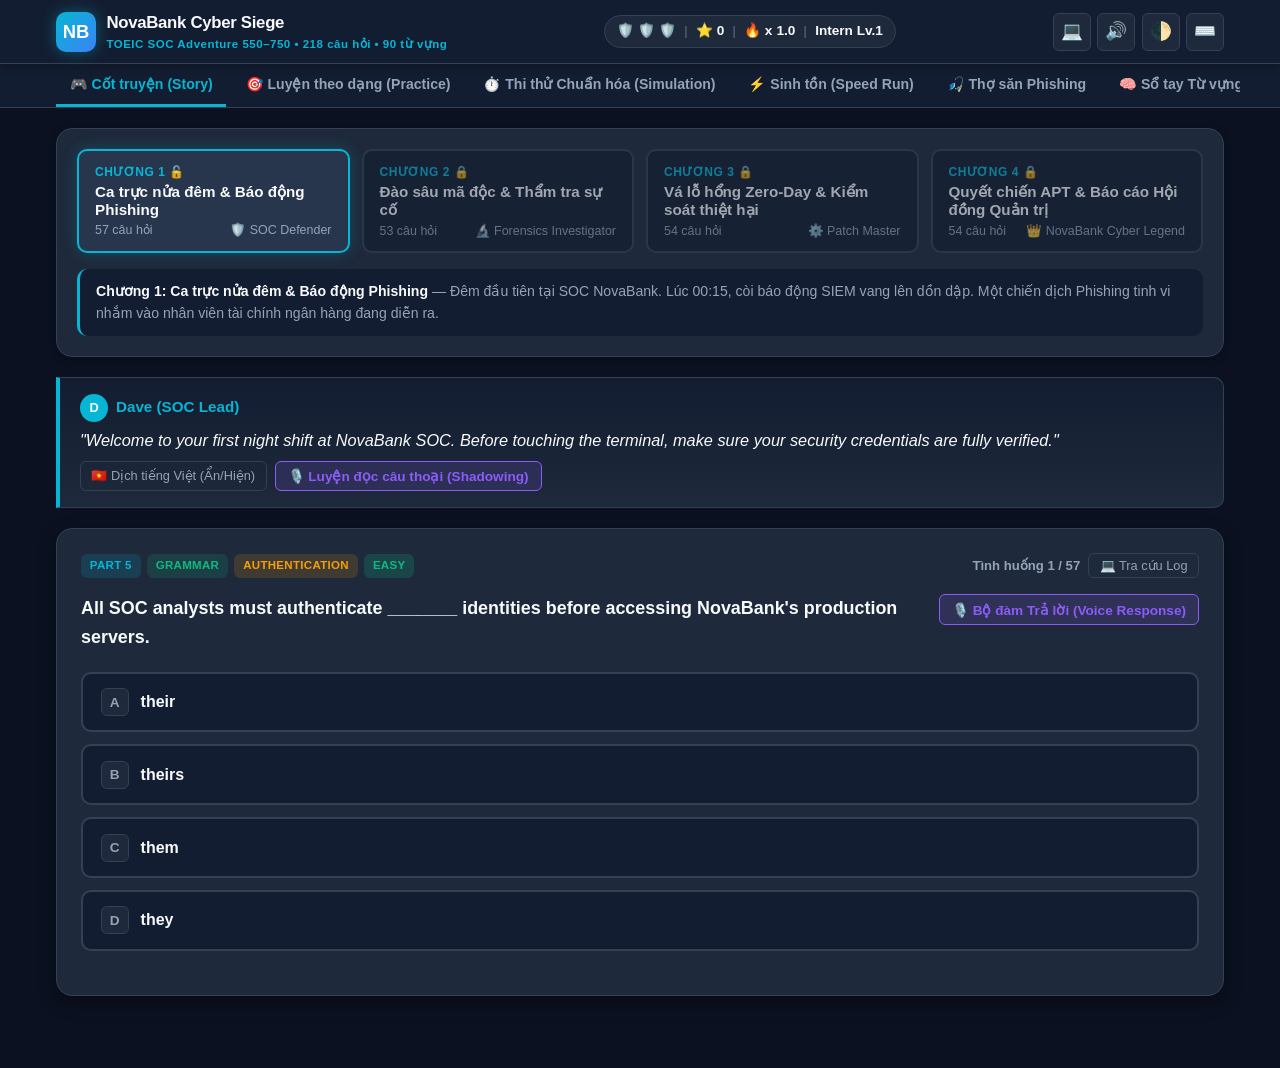
==== commit 3d1317a5: "feat: complete 100% TOEIC coverage with Part 1 SVG, Part 4 Short Talks & 120m Full ETS Simulation - " ====
--- a/index.html
+++ b/index.html
@@ -789,6 +789,126 @@
       outline-offset: 1px;
     }
 
+    .exam-nav-btn.flagged {
+      border-color: var(--accent-amber) !important;
+      position: relative;
+    }
+
+    .exam-nav-btn.flagged::after {
+      content: '🚩';
+      position: absolute;
+      top: -5px;
+      right: -5px;
+      font-size: 0.65rem;
+      line-height: 1;
+    }
+
+    .exam-nav-btn.review-correct {
+      background: rgba(16, 185, 129, 0.25) !important;
+      border-color: var(--accent-emerald) !important;
+      color: var(--accent-emerald) !important;
+    }
+
+    .exam-nav-btn.review-wrong {
+      background: rgba(244, 63, 94, 0.25) !important;
+      border-color: var(--accent-rose) !important;
+      color: var(--accent-rose) !important;
+    }
+
+    .photo-container {
+      display: flex;
+      justify-content: center;
+      align-items: center;
+      margin: 1rem 0;
+      padding: 0.75rem;
+      background: var(--bg-surface);
+      border: 1px solid var(--border-color);
+      border-radius: var(--radius-md);
+      box-shadow: 0 4px 16px rgba(0, 0, 0, 0.25);
+    }
+
+    .photo-container svg {
+      max-width: 100%;
+      height: auto;
+      border-radius: var(--radius-sm);
+      display: block;
+    }
+
+    .exam-modes-grid {
+      display: grid;
+      grid-template-columns: repeat(auto-fit, minmax(280px, 1fr));
+      gap: 1.25rem;
+      margin-top: 1rem;
+    }
+
+    .exam-mode-card {
+      background: var(--bg-card);
+      border: 1px solid var(--border-color);
+      border-radius: var(--radius-md);
+      padding: 1.5rem;
+      display: flex;
+      flex-direction: column;
+      justify-content: space-between;
+      transition: transform 0.2s, border-color 0.2s, box-shadow 0.2s;
+    }
+
+    .exam-mode-card:hover {
+      transform: translateY(-3px);
+      border-color: var(--accent-cyan);
+      box-shadow: 0 8px 24px rgba(6, 182, 212, 0.15);
+    }
+
+    .exam-mode-card.featured {
+      border-color: var(--accent-amber);
+      background: linear-gradient(180deg, rgba(245, 158, 11, 0.06) 0%, var(--bg-card) 100%);
+    }
+
+    .exam-badge {
+      display: inline-block;
+      padding: 0.25rem 0.6rem;
+      font-size: 0.75rem;
+      font-weight: 700;
+      border-radius: var(--radius-sm);
+      margin-bottom: 0.75rem;
+      width: fit-content;
+    }
+
+    .exam-badge.badge-mini {
+      background: rgba(6, 182, 212, 0.15);
+      color: var(--accent-cyan);
+      border: 1px solid var(--accent-cyan);
+    }
+
+    .exam-badge.badge-standard {
+      background: rgba(59, 130, 246, 0.15);
+      color: var(--accent-blue);
+      border: 1px solid var(--accent-blue);
+    }
+
+    .exam-badge.badge-full {
+      background: rgba(245, 158, 11, 0.15);
+      color: var(--accent-amber);
+      border: 1px solid var(--accent-amber);
+    }
+
+    .exam-filter-chip {
+      padding: 0.35rem 0.75rem;
+      border-radius: 999px;
+      background: var(--bg-surface);
+      border: 1px solid var(--border-color);
+      color: var(--text-sub);
+      font-size: 0.8rem;
+      font-weight: 600;
+      cursor: pointer;
+      transition: all 0.15s;
+    }
+
+    .exam-filter-chip.active {
+      background: var(--accent-cyan);
+      color: #0b1120;
+      border-color: var(--accent-cyan);
+    }
+
     .exam-timer-chip {
       background: rgba(244, 63, 94, 0.15);
       color: var(--accent-rose);
@@ -1551,7 +1671,7 @@
         🎯 Luyện theo dạng (Practice)
       </button>
       <button class="tab-btn" data-tab="mockexam" onclick="gameApp.switchView('mockexam')">
-        ⏱️ Thi thử (Mini Test 30)
+        ⏱️ Thi thử Chuẩn hóa (Simulation)
       </button>
       <button class="tab-btn" data-tab="speedrun" onclick="gameApp.switchView('speedrun')">
         ⚡ Sinh tồn (Speed Run)
@@ -1627,8 +1747,10 @@
         </p>
         <div style="display: flex; flex-wrap: wrap; gap: 0.5rem;">
           <button class="rate-btn active" onclick="gameApp.filterPractice('all', this)">Tất cả dạng bài</button>
+          <button class="rate-btn" onclick="gameApp.filterPractice('p1', this)">🖼️ Part 1 (Mô tả tranh SVG)</button>
           <button class="rate-btn" onclick="gameApp.filterPractice('p2', this)">🎧 Part 2 (Hỏi - Đáp nghe)</button>
           <button class="rate-btn" onclick="gameApp.filterPractice('p3', this)">🗣️ Part 3 (Hội thoại nghe)</button>
+          <button class="rate-btn" onclick="gameApp.filterPractice('p4', this)">🎙️ Part 4 (Độc thoại ngắn)</button>
           <button class="rate-btn" onclick="gameApp.filterPractice('p5', this)">📝 Part 5 (Điền từ vào câu)</button>
           <button class="rate-btn" onclick="gameApp.filterPractice('p6', this)">📄 Part 6 (Điền đoạn văn)</button>
           <button class="rate-btn" onclick="gameApp.filterPractice('p7', this)">📑 Part 7 (Đọc hiểu văn bản)</button>
@@ -1639,23 +1761,116 @@
       <div id="practiceQuestionSlot"></div>
     </section>
 
-    <!-- VIEW 3: MOCK EXAM (MINI TEST 30) -->
+    <!-- VIEW 3: MOCK EXAM (EXAM SIMULATION CENTER) -->
     <section id="viewMockExam" class="view-panel">
-      <div class="story-header-card" style="display: flex; justify-content: space-between; align-items: center; flex-wrap: wrap; gap: 1rem;">
-        <div>
-          <h2 style="font-size: 1.25rem; margin-bottom: 0.25rem;">⏱️ Thi thử Mini Test 30 câu (Quy đổi chuẩn ETS TOEIC)</h2>
-          <p style="color: var(--text-sub); font-size: 0.88rem;">30 câu tổng hợp (Listening & Reading) - Giới hạn thời gian 25:00 phút.</p>
+      <!-- CONTAINER 1: EXAM HUB SELECTION -->
+      <div id="examHubContainer">
+        <div class="story-header-card">
+          <h2 style="font-size: 1.35rem; margin-bottom: 0.35rem; color: var(--accent-cyan);">⏱️ Trung Tâm Thi Thử Chuẩn Hóa TOEIC (ETS Simulation Center)</h2>
+          <p style="color: var(--text-sub); font-size: 0.9rem; line-height: 1.5;">
+            Lựa chọn cấp độ thi thử phù hợp với mục tiêu và quỹ thời gian của bạn. Hệ thống bấm giờ nghiêm ngặt, tự động khóa giải thích trong phòng thi và quy đổi điểm số ước lượng 10–990 theo chuẩn ETS.
+          </p>
         </div>
-        <div class="exam-timer-chip" id="examTimerDisplay">
-          ⏱️ 25:00
+
+        <div class="exam-modes-grid">
+          <!-- CARD 1: MINI TEST 30 -->
+          <div class="exam-mode-card">
+            <div>
+              <span class="exam-badge badge-mini">⚡ ÔN NHANH HÀNG NGÀY</span>
+              <h3 style="font-size: 1.15rem; margin-bottom: 0.5rem; color: var(--text-main);">Mini-Test 30 Câu</h3>
+              <p style="font-size: 0.85rem; color: var(--text-sub); margin-bottom: 1rem; line-height: 1.45;">
+                Bài thi rút gọn gồm 10 câu Listening (Part 1, 2, 3, 4) và 20 câu Reading (Part 5, 6, 7). Phù hợp kiểm tra nhanh phản xạ đầu ca trực.
+              </p>
+              <div style="font-size: 0.82rem; color: var(--text-sub); margin-bottom: 1.25rem;">
+                <div>⏱️ <b>Thời gian:</b> 15:00 phút</div>
+                <div>📊 <b>Quy mô:</b> 30 câu hỏi ngẫu nhiên</div>
+                <div>🎯 <b>Thang điểm:</b> Ước lượng 10–990</div>
+              </div>
+            </div>
+            <button class="btn-next" style="width: 100%; justify-content: center;" onclick="gameApp.startExamWithConfig('mini')">
+              ▶️ Bắt đầu Mini-Test 30
+            </button>
+          </div>
+
+          <!-- CARD 2: STANDARD TEST 100 -->
+          <div class="exam-mode-card">
+            <div>
+              <span class="exam-badge badge-standard">🎯 CHUYÊN SÂU KỸ NĂNG</span>
+              <h3 style="font-size: 1.15rem; margin-bottom: 0.5rem; color: var(--text-main);">Standard Test 100 Câu</h3>
+              <p style="font-size: 0.85rem; color: var(--text-sub); margin-bottom: 1rem; line-height: 1.45;">
+                Luyện tập chuyên sâu kỹ năng hoặc làm bài thi tiêu chuẩn 100 câu kết hợp, rèn luyện sự tập trung cao độ.
+              </p>
+              <div style="margin-bottom: 1.25rem; display: flex; flex-direction: column; gap: 0.5rem;">
+                <button class="choice-btn" style="padding: 0.5rem 0.75rem; font-size: 0.82rem;" onclick="gameApp.startExamWithConfig('standard_combined')">
+                  ⚖️ <b>Tổng hợp:</b> 40 Nghe + 60 Đọc (60 phút)
+                </button>
+                <button class="choice-btn" style="padding: 0.5rem 0.75rem; font-size: 0.82rem;" onclick="gameApp.startExamWithConfig('standard_listening')">
+                  🎧 <b>Listening Mastery:</b> 50 câu Nghe (45 phút)
+                </button>
+                <button class="choice-btn" style="padding: 0.5rem 0.75rem; font-size: 0.82rem;" onclick="gameApp.startExamWithConfig('standard_reading')">
+                  📖 <b>Reading Specialist:</b> 50 câu Đọc (60 phút)
+                </button>
+              </div>
+            </div>
+            <div style="font-size: 0.78rem; color: var(--text-muted); text-align: center;">Chọn một phân hệ để bắt đầu</div>
+          </div>
+
+          <!-- CARD 3: FULL SIMULATION 200 -->
+          <div class="exam-mode-card featured">
+            <div>
+              <span class="exam-badge badge-full">👑 MÔ PHỎNG ETS 100%</span>
+              <h3 style="font-size: 1.15rem; margin-bottom: 0.5rem; color: var(--accent-amber);">Full Test 200 Câu (120 Phút)</h3>
+              <p style="font-size: 0.85rem; color: var(--text-sub); margin-bottom: 1rem; line-height: 1.45;">
+                Mô phỏng trọn vẹn 100% kỳ thi thật ETS TOEIC Listening & Reading. Phủ trọn vẹn cả 7 Part (Part 1 -> Part 7), đồng hồ 120 phút nghiêm ngặt, tự động nộp bài khi hết giờ!
+              </p>
+              <div style="font-size: 0.82rem; color: var(--text-sub); margin-bottom: 1.25rem;">
+                <div>⏱️ <b>Thời gian:</b> 120:00 phút (2 tiếng)</div>
+                <div>📋 <b>Cấu trúc:</b> Trọn vẹn Part 1, 2, 3, 4, 5, 6, 7</div>
+                <div>🔒 <b>Quy chế:</b> Khóa giải thích, gắn cờ xem lại 🚩</div>
+              </div>
+            </div>
+            <button class="btn-next" style="width: 100%; justify-content: center; background: linear-gradient(135deg, #f59e0b 0%, #d97706 100%); color: #000; font-weight: 800;" onclick="gameApp.startExamWithConfig('full')">
+              🏆 Bắt đầu Full Test 200 Câu
+            </button>
+          </div>
         </div>
       </div>
-      <div class="exam-nav-grid" id="examNavGrid"></div>
-      <div id="examQuestionSlot"></div>
-      <div style="display: flex; justify-content: space-between; margin-top: 1.25rem;">
-        <button class="btn-toggle-trans" onclick="gameApp.prevExamQuestion()">⬅️ Câu trước</button>
-        <button class="btn-next" onclick="gameApp.submitExam()">Nộp bài thi & Xem kết quả 🏁</button>
-        <button class="btn-toggle-trans" onclick="gameApp.nextExamQuestion()">Câu sau ➡️</button>
+
+      <!-- CONTAINER 2: ACTIVE EXAM & REVIEW INTERFACE -->
+      <div id="examActiveContainer" style="display: none;">
+        <div class="story-header-card" style="display: flex; justify-content: space-between; align-items: center; flex-wrap: wrap; gap: 1rem;">
+          <div>
+            <h2 id="examActiveTitle" style="font-size: 1.25rem; margin-bottom: 0.25rem;">⏱️ Đang làm bài thi</h2>
+            <p id="examActiveSubtitle" style="color: var(--text-sub); font-size: 0.88rem;">Khóa giải thích theo quy chế ETS</p>
+          </div>
+          <div style="display: flex; align-items: center; gap: 0.75rem;">
+            <div class="exam-timer-chip" id="examTimerDisplay">⏱️ 00:00</div>
+            <button class="btn-toggle-trans" onclick="gameApp.exitExamToHub()" title="Thoát bài thi để chọn đề khác">
+              ❌ Thoát
+            </button>
+          </div>
+        </div>
+
+        <!-- EXAM FILTER CHIPS BAR -->
+        <div style="display: flex; gap: 0.5rem; margin-bottom: 0.75rem; flex-wrap: wrap; align-items: center;">
+          <span style="font-size: 0.82rem; color: var(--text-sub); font-weight: 700;">Lọc câu hỏi:</span>
+          <button class="exam-filter-chip active" id="chipFilterAll" onclick="gameApp.filterExamNav('all', this)">Tất cả</button>
+          <button class="exam-filter-chip" id="chipFilterUnanswered" onclick="gameApp.filterExamNav('unanswered', this)">Chưa làm</button>
+          <button class="exam-filter-chip" id="chipFilterAnswered" onclick="gameApp.filterExamNav('answered', this)">Đã làm</button>
+          <button class="exam-filter-chip" id="chipFilterFlagged" onclick="gameApp.filterExamNav('flagged', this)">Đã gắn cờ 🚩</button>
+        </div>
+
+        <div class="exam-nav-grid" id="examNavGrid"></div>
+        <div id="examQuestionSlot"></div>
+
+        <div style="display: flex; justify-content: space-between; align-items: center; margin-top: 1.25rem; flex-wrap: wrap; gap: 0.75rem;">
+          <button class="btn-toggle-trans" onclick="gameApp.prevExamQuestion()">⬅️ Câu trước</button>
+          <button class="btn-toggle-trans" id="btnToggleFlag" onclick="gameApp.toggleExamFlag()" style="border-color: var(--accent-amber); color: var(--accent-amber);">
+            🚩 Gắn cờ xem lại
+          </button>
+          <button class="btn-next" id="btnSubmitExam" onclick="gameApp.confirmSubmitExam()">Nộp bài thi & Xem kết quả 🏁</button>
+          <button class="btn-toggle-trans" onclick="gameApp.nextExamQuestion()">Câu sau ➡️</button>
+        </div>
       </div>
     </section>
 
@@ -4155,6 +4370,216 @@
     ]
   },
   {
+    "id": "c1-p1-01",
+    "chapter": 1,
+    "part": 1,
+    "speaker": "ETS TOEIC Narrator",
+    "dialogue_en": "Look at the picture marked Number 1 in your test book. Listen to the four statements and select the one that best describes the picture.",
+    "dialogue_vi": "Quan sát bức tranh số 1. Lắng nghe 4 phương án mô tả và chọn câu miêu tả chính xác nhất hình ảnh bạn thấy.",
+    "situation_vi": "00:05 - Bàn làm việc trung tâm giám sát an ninh SOC NovaBank lúc nửa đêm.",
+    "imageSvg": "<svg xmlns=\"http://www.w3.org/2000/svg\" viewBox=\"0 0 500 280\" width=\"100%\" height=\"auto\" style=\"border-radius: 8px; background: #0f172a;\">\n      <defs>\n        <linearGradient id=\"screenGrad1\" x1=\"0%\" y1=\"0%\" x2=\"100%\" y2=\"100%\">\n          <stop offset=\"0%\" stop-color=\"#1e293b\"/>\n          <stop offset=\"100%\" stop-color=\"#0f172a\"/>\n        </linearGradient>\n        <linearGradient id=\"chartGrad1\" x1=\"0%\" y1=\"100%\" x2=\"0%\" y2=\"0%\">\n          <stop offset=\"0%\" stop-color=\"#06b6d4\" stop-opacity=\"0.2\"/>\n          <stop offset=\"100%\" stop-color=\"#06b6d4\" stop-opacity=\"0.9\"/>\n        </linearGradient>\n      </defs>\n      <!-- Background Wall -->\n      <rect x=\"0\" y=\"0\" width=\"500\" height=\"280\" fill=\"#0b1120\"/>\n      <!-- Desk Surface -->\n      <polygon points=\"20,240 480,240 500,280 0,280\" fill=\"#1e293b\"/>\n      <line x1=\"0\" y1=\"240\" x2=\"500\" y2=\"240\" stroke=\"#334155\" stroke-width=\"2\"/>\n\n      <!-- Central Large Monitor -->\n      <rect x=\"160\" y=\"50\" width=\"180\" height=\"110\" rx=\"4\" fill=\"url(#screenGrad1)\" stroke=\"#475569\" stroke-width=\"3\"/>\n      <rect x=\"240\" y=\"160\" width=\"20\" height=\"35\" fill=\"#334155\"/>\n      <polygon points=\"220,195 280,195 290,205 210,205\" fill=\"#475569\"/>\n      <!-- SIEM Telemetry Wave on Center Monitor -->\n      <path d=\"M 170 120 Q 190 80, 210 110 T 250 90 T 290 125 T 330 85\" fill=\"none\" stroke=\"#10b981\" stroke-width=\"2.5\"/>\n      <circle cx=\"250\" cy=\"90\" r=\"3\" fill=\"#ef4444\"/>\n      <rect x=\"170\" y=\"60\" width=\"45\" height=\"12\" rx=\"2\" fill=\"#0284c7\" opacity=\"0.8\"/>\n      <text x=\"173\" y=\"69\" fill=\"#ffffff\" font-size=\"7\" font-family=\"monospace\" font-weight=\"bold\">SIEM:LIVE</text>\n      <!-- Telemetry Bars -->\n      <rect x=\"175\" y=\"135\" width=\"8\" height=\"15\" fill=\"#06b6d4\"/>\n      <rect x=\"187\" y=\"130\" width=\"8\" height=\"20\" fill=\"#06b6d4\"/>\n      <rect x=\"199\" y=\"125\" width=\"8\" height=\"25\" fill=\"#06b6d4\"/>\n      <rect x=\"211\" y=\"120\" width=\"8\" height=\"30\" fill=\"#38bdf8\"/>\n\n      <!-- Left Angled Monitor -->\n      <polygon points=\"40,70 145,85 145,185 40,175\" fill=\"#1e293b\" stroke=\"#475569\" stroke-width=\"2.5\"/>\n      <rect x=\"85\" y=\"180\" width=\"15\" height=\"30\" fill=\"#334155\"/>\n      <ellipse cx=\"92\" cy=\"210\" rx=\"25\" ry=\"6\" fill=\"#475569\"/>\n      <line x1=\"55\" y1=\"110\" x2=\"135\" y2=\"120\" stroke=\"#38bdf8\" stroke-width=\"2\"/>\n      <line x1=\"55\" y1=\"130\" x2=\"125\" y2=\"140\" stroke=\"#38bdf8\" stroke-width=\"2\"/>\n      <line x1=\"55\" y1=\"150\" x2=\"130\" y2=\"160\" stroke=\"#f59e0b\" stroke-width=\"2\"/>\n\n      <!-- Right Angled Monitor -->\n      <polygon points=\"355,85 460,70 460,175 355,185\" fill=\"#1e293b\" stroke=\"#475569\" stroke-width=\"2.5\"/>\n      <rect x=\"400\" y=\"180\" width=\"15\" height=\"30\" fill=\"#334155\"/>\n      <ellipse cx=\"407\" cy=\"210\" rx=\"25\" ry=\"6\" fill=\"#475569\"/>\n      <circle cx=\"410\" cy=\"125\" r=\"22\" fill=\"none\" stroke=\"#ef4444\" stroke-width=\"2\" stroke-dasharray=\"4 2\"/>\n      <line x1=\"370\" y1=\"155\" x2=\"445\" y2=\"145\" stroke=\"#10b981\" stroke-width=\"2\"/>\n\n      <!-- Keyboard & Mouse -->\n      <polygon points=\"190,245 310,245 325,270 175,270\" fill=\"#0f172a\" stroke=\"#334155\" stroke-width=\"1.5\"/>\n      <ellipse cx=\"360\" cy=\"255\" rx=\"10\" ry=\"14\" fill=\"#0f172a\" stroke=\"#334155\" stroke-width=\"1.5\"/>\n\n      <!-- Coffee Mug & Pen -->\n      <rect x=\"120\" y=\"242\" width=\"16\" height=\"20\" rx=\"3\" fill=\"#f59e0b\"/>\n      <path d=\"M 136 247 Q 144 252, 136 258\" fill=\"none\" stroke=\"#f59e0b\" stroke-width=\"2\"/>\n      <line x1=\"100\" y1=\"260\" x2=\"115\" y2=\"248\" stroke=\"#38bdf8\" stroke-width=\"2\"/>\n\n      <!-- Engineer Silhouette sitting in chair -->\n      <path d=\"M 220 280 Q 250 215, 280 280 Z\" fill=\"#0f172a\" opacity=\"0.85\"/>\n      <circle cx=\"250\" cy=\"215\" r=\"16\" fill=\"#0f172a\" opacity=\"0.85\"/>\n      <!-- Headset on silhouette -->\n      <path d=\"M 235 212 A 15 15 0 0 1 265 212\" fill=\"none\" stroke=\"#38bdf8\" stroke-width=\"2.5\"/>\n      <circle cx=\"234\" cy=\"215\" r=\"4\" fill=\"#38bdf8\"/>\n    </svg>",
+    "stem": "Look at the photograph and select the statement that best describes what you see.",
+    "audioText": "(A) An analyst is monitoring active displays in a control room. (B) The computer monitors have all been turned off. (C) A technician is replacing the keyboard on the desk. (D) Several employees are exiting the conference room.",
+    "choices": [
+      "An analyst is monitoring active displays in a control room.",
+      "The computer monitors have all been turned off.",
+      "A technician is replacing the keyboard on the desk.",
+      "Several employees are exiting the conference room."
+    ],
+    "answer": 0,
+    "explanation_vi": "Bức tranh thể hiện rõ một chuyên viên an ninh đang ngồi quan sát các màn hình hiển thị biểu đồ và dữ liệu giám sát trong phòng điều khiển SOC -> Câu (A) miêu tả hoàn toàn chính xác.",
+    "trap": "Câu (B) sai vì các màn hình đều đang bật sáng; Câu (C) bẫy hành động 'is replacing' (không có ai đang thay bàn phím); Câu (D) bẫy từ vựng 'exiting conference room' hoàn toàn không xuất hiện trong hình.",
+    "examTip": "Bẫy hành động thì hiện tại tiếp diễn: Luôn quan sát xem chủ thể có thực sự đang thực hiện động tác đó hay không (monitoring vs replacing).",
+    "tags": {
+      "part": "Part 1",
+      "category": "Photographs",
+      "topic": "Monitoring",
+      "difficulty": "Easy"
+    },
+    "vocab": [
+      {
+        "word": "monitor",
+        "ipa": "/ˈmɒn.ɪ.tər/",
+        "pos": "v",
+        "meaning": "giám sát, theo dõi"
+      },
+      {
+        "word": "display",
+        "ipa": "/dɪˈspleɪ/",
+        "pos": "n",
+        "meaning": "màn hình hiển thị"
+      }
+    ]
+  },
+  {
+    "id": "c1-p1-02",
+    "chapter": 1,
+    "part": 1,
+    "speaker": "ETS TOEIC Narrator",
+    "dialogue_en": "Look at the picture marked Number 2 in your test book. Listen to the four statements and select the one that best describes the picture.",
+    "dialogue_vi": "Quan sát bức tranh số 2. Lắng nghe 4 phương án và chọn câu miêu tả đúng nhất vị trí và trạng thái thiết bị phòng máy chủ.",
+    "situation_vi": "00:45 - Khu vực tủ rack máy chủ trung tâm dữ liệu Core Banking NovaBank.",
+    "imageSvg": "<svg xmlns=\"http://www.w3.org/2000/svg\" viewBox=\"0 0 500 280\" width=\"100%\" height=\"auto\" style=\"border-radius: 8px; background: #0b1329;\">\n      <!-- Grid floor perspective -->\n      <polygon points=\"50,280 450,280 380,180 120,180\" fill=\"#1e293b\" opacity=\"0.6\"/>\n      <line x1=\"120\" y1=\"180\" x2=\"50\" y2=\"280\" stroke=\"#334155\" stroke-width=\"1.5\"/>\n      <line x1=\"380\" y1=\"180\" x2=\"450\" y2=\"280\" stroke=\"#334155\" stroke-width=\"1.5\"/>\n      <line x1=\"200\" y1=\"180\" x2=\"170\" y2=\"280\" stroke=\"#334155\" stroke-dasharray=\"4 4\"/>\n      <line x1=\"300\" y1=\"180\" x2=\"330\" y2=\"280\" stroke=\"#334155\" stroke-dasharray=\"4 4\"/>\n\n      <!-- Left Server Cabinet -->\n      <rect x=\"70\" y=\"30\" width=\"100\" height=\"210\" rx=\"4\" fill=\"#0f172a\" stroke=\"#475569\" stroke-width=\"2.5\"/>\n      <!-- Server Blades -->\n      <rect x=\"80\" y=\"45\" width=\"80\" height=\"18\" fill=\"#1e293b\" stroke=\"#334155\"/>\n      <circle cx=\"90\" cy=\"54\" r=\"2.5\" fill=\"#10b981\"/>\n      <circle cx=\"98\" cy=\"54\" r=\"2.5\" fill=\"#10b981\"/>\n      <rect x=\"80\" y=\"70\" width=\"80\" height=\"18\" fill=\"#1e293b\" stroke=\"#334155\"/>\n      <circle cx=\"90\" cy=\"79\" r=\"2.5\" fill=\"#10b981\"/>\n      <circle cx=\"98\" cy=\"79\" r=\"2.5\" fill=\"#f59e0b\"/>\n      <rect x=\"80\" y=\"95\" width=\"80\" height=\"18\" fill=\"#1e293b\" stroke=\"#334155\"/>\n      <circle cx=\"90\" cy=\"104\" r=\"2.5\" fill=\"#10b981\"/>\n      <circle cx=\"98\" cy=\"104\" r=\"2.5\" fill=\"#10b981\"/>\n      <rect x=\"80\" y=\"120\" width=\"80\" height=\"18\" fill=\"#1e293b\" stroke=\"#334155\"/>\n      <circle cx=\"90\" cy=\"129\" r=\"2.5\" fill=\"#10b981\"/>\n      <circle cx=\"98\" cy=\"129\" r=\"2.5\" fill=\"#ef4444\"/>\n      <rect x=\"80\" y=\"145\" width=\"80\" height=\"35\" fill=\"#1e293b\" stroke=\"#334155\"/>\n      <!-- Cable bundles on side -->\n      <path d=\"M 165 50 Q 185 100, 165 170\" fill=\"none\" stroke=\"#0284c7\" stroke-width=\"4\"/>\n      <path d=\"M 168 60 Q 190 120, 168 190\" fill=\"none\" stroke=\"#38bdf8\" stroke-width=\"3\"/>\n\n      <!-- Right Server Cabinet -->\n      <rect x=\"330\" y=\"30\" width=\"100\" height=\"210\" rx=\"4\" fill=\"#0f172a\" stroke=\"#475569\" stroke-width=\"2.5\"/>\n      <rect x=\"340\" y=\"45\" width=\"80\" height=\"18\" fill=\"#1e293b\" stroke=\"#334155\"/>\n      <circle cx=\"350\" cy=\"54\" r=\"2.5\" fill=\"#10b981\"/>\n      <circle cx=\"358\" cy=\"54\" r=\"2.5\" fill=\"#10b981\"/>\n      <rect x=\"340\" y=\"70\" width=\"80\" height=\"18\" fill=\"#1e293b\" stroke=\"#334155\"/>\n      <circle cx=\"350\" cy=\"79\" r=\"2.5\" fill=\"#10b981\"/>\n      <rect x=\"340\" y=\"95\" width=\"80\" height=\"18\" fill=\"#1e293b\" stroke=\"#334155\"/>\n      <circle cx=\"350\" cy=\"104\" r=\"2.5\" fill=\"#10b981\"/>\n      <circle cx=\"358\" cy=\"104\" r=\"2.5\" fill=\"#10b981\"/>\n      <!-- Ventilation Grilles -->\n      <line x1=\"350\" y1=\"130\" x2=\"410\" y2=\"130\" stroke=\"#475569\" stroke-width=\"1.5\"/>\n      <line x1=\"350\" y1=\"140\" x2=\"410\" y2=\"140\" stroke=\"#475569\" stroke-width=\"1.5\"/>\n      <line x1=\"350\" y1=\"150\" x2=\"410\" y2=\"150\" stroke=\"#475569\" stroke-width=\"1.5\"/>\n\n      <!-- Technician standing in corridor holding diagnostic tablet -->\n      <rect x=\"235\" y=\"110\" width=\"30\" height=\"60\" rx=\"4\" fill=\"#1e3a8a\"/>\n      <circle cx=\"250\" cy=\"95\" r=\"12\" fill=\"#f8fafc\"/>\n      <line x1=\"240\" y1=\"170\" x2=\"240\" y2=\"240\" stroke=\"#0f172a\" stroke-width=\"9\"/>\n      <line x1=\"260\" y1=\"170\" x2=\"260\" y2=\"240\" stroke=\"#0f172a\" stroke-width=\"9\"/>\n      <!-- Tablet glowing blue in hands -->\n      <rect x=\"238\" y=\"130\" width=\"24\" height=\"16\" rx=\"2\" fill=\"#38bdf8\" stroke=\"#ffffff\" stroke-width=\"1\"/>\n      <!-- Identification Badge on lanyard -->\n      <rect x=\"247\" y=\"118\" width=\"6\" height=\"8\" rx=\"1\" fill=\"#f59e0b\"/>\n    </svg>",
+    "stem": "Look at the photograph and select the statement that best describes what you see.",
+    "audioText": "(A) Server racks are being disassembled on the floor. (B) A technician is inspecting equipment in a server room. (C) The data center is completely vacant. (D) Heavy boxes are stacked in front of the doorway.",
+    "choices": [
+      "Server racks are being disassembled on the floor.",
+      "A technician is inspecting equipment in a server room.",
+      "The data center is completely vacant.",
+      "Heavy boxes are stacked in front of the doorway."
+    ],
+    "answer": 1,
+    "explanation_vi": "Hình vẽ thể hiện rõ một kỹ thuật viên cầm máy tính bảng chẩn đoán đang đứng kiểm tra các tủ máy chủ trong phòng trung tâm dữ liệu -> Câu (B) miêu tả hoàn toàn chính xác.",
+    "trap": "Câu (A) bẫy 'being disassembled' (tháo rời); Câu (C) bẫy 'completely vacant' (hoàn toàn vắng người trong khi có kỹ thuật viên đứng đó); Câu (D) không có thùng hàng nào.",
+    "examTip": "Cảnh giác với thì tiếp diễn bị động 'being + V3' trong Part 1: Cụm từ 'are being disassembled' chỉ đúng khi có người đang tháo các thanh tủ.",
+    "tags": {
+      "part": "Part 1",
+      "category": "Photographs",
+      "topic": "Server Room",
+      "difficulty": "Medium"
+    },
+    "vocab": [
+      {
+        "word": "inspect",
+        "ipa": "/ɪnˈspekt/",
+        "pos": "v",
+        "meaning": "thanh tra, kiểm tra kỹ lưỡng"
+      },
+      {
+        "word": "rack",
+        "ipa": "/ræk/",
+        "pos": "n",
+        "meaning": "giá đỡ, tủ chứa máy chủ"
+      }
+    ]
+  },
+  {
+    "id": "c1-p4-01",
+    "chapter": 1,
+    "part": 4,
+    "talkId": "talk-c1-01",
+    "speaker": "Helen Kang (CISO Broadcast)",
+    "dialogue_en": "Good morning, NovaBank staff. This is Chief Information Security Officer Helen Kang with an urgent security broadcast. Late last night, our Security Operations Center detected a coordinated phishing campaign attempting to compromise employee credentials. While perimeter firewalls intercepted the majority of suspicious messages, several malicious attachments may have reached internal mailboxes. As a precautionary measure, all personnel are required to change their network passwords before five o'clock this afternoon using our self-service portal. Please make sure your new password contains at least fourteen characters, including numbers and symbols. If you notice any unusual password reset requests or unprompted authentication prompts on your mobile device, please report them to extension four-one-one-zero immediately. Thank you for your vigilance.",
+    "dialogue_vi": "Xin chào toàn thể nhân viên NovaBank. Tôi là Giám đốc An toàn Thông tin Helen Kang với thông báo an ninh khẩn. Đêm qua, Trung tâm SOC đã phát hiện một chiến dịch phishing quy mô lớn nhắm vào tài khoản nhân viên. Mặc dù tường lửa đã chặn phần lớn, một số tệp đính kèm độc hại có thể đã lọt vào hộp thư nội bộ. Để phòng ngừa, tất cả nhân viên phải đổi mật khẩu mạng trước 17:00 chiều nay qua cổng tự phục vụ. Mật khẩu mới phải dài ít nhất 14 ký tự gồm chữ số và ký tự đặc biệt. Nếu thấy bất kỳ yêu cầu đặt lại mật khẩu đáng ngờ nào trên điện thoại, hãy báo ngay cho máy lẻ 4110. Cảm ơn sự cảnh giác của các bạn.",
+    "situation_vi": "01:00 - Lắng nghe thông báo an ninh khẩn cấp từ Giám đốc CISO Helen Kang phát trên loa nội bộ ngân hàng.",
+    "stem": "What is the primary purpose of the broadcast announcement?",
+    "audioText": "Good morning, NovaBank staff. This is Chief Information Security Officer Helen Kang with an urgent security broadcast. Late last night, our Security Operations Center detected a coordinated phishing campaign attempting to compromise employee credentials. While perimeter firewalls intercepted the majority of suspicious messages, several malicious attachments may have reached internal mailboxes. As a precautionary measure, all personnel are required to change their network passwords before five o'clock this afternoon using our self-service portal. Please make sure your new password contains at least fourteen characters, including numbers and symbols. If you notice any unusual password reset requests or unprompted authentication prompts on your mobile device, please report them to extension four-one-one-zero immediately. Thank you for your vigilance. Question: What is the primary purpose of the broadcast announcement?",
+    "choices": [
+      "To announce an urgent requirement for password changes",
+      "To introduce a newly appointed department manager",
+      "To schedule routine server hardware maintenance",
+      "To review quarterly corporate financial earnings"
+    ],
+    "answer": 0,
+    "explanation_vi": "CISO Helen Kang phát đi thông báo khẩn: 'As a precautionary measure, all personnel are required to change their network passwords before five o'clock this afternoon' -> Mục đích chính là thông báo yêu cầu đổi mật khẩu khẩn cấp.",
+    "trap": "Bẫy bảo trì máy chủ (server maintenance) và bẫy công bố báo cáo tài chính quý.",
+    "examTip": "Câu hỏi mục đích chính (purpose/topic) của bài nói Part 4 luôn được giải đáp ngay trong 2-3 câu mở đầu của người nói.",
+    "tags": {
+      "part": "Part 4",
+      "category": "Listening",
+      "topic": "Security Broadcast",
+      "difficulty": "Easy"
+    },
+    "vocab": [
+      {
+        "word": "precautionary",
+        "ipa": "/prɪˈkɔː.ʃən.ər.i/",
+        "pos": "adj",
+        "meaning": "có tính chất phòng ngừa"
+      },
+      {
+        "word": "vigilance",
+        "ipa": "/ˈvɪdʒ.əl.əns/",
+        "pos": "n",
+        "meaning": "sự cảnh giác, tỉnh táo"
+      }
+    ]
+  },
+  {
+    "id": "c1-p4-02",
+    "chapter": 1,
+    "part": 4,
+    "talkId": "talk-c1-01",
+    "speaker": "Helen Kang (CISO Broadcast)",
+    "dialogue_en": "All personnel are required to change their network passwords before five o'clock this afternoon using our self-service portal.",
+    "dialogue_vi": "Tất cả nhân viên bắt buộc phải đổi mật khẩu mạng trước 17:00 chiều nay qua cổng tự phục vụ.",
+    "situation_vi": "01:00 - Câu hỏi chi tiết về thời hạn và yêu cầu thực hiện của thông báo CISO.",
+    "stem": "What are employees instructed to do before 5:00 PM today?",
+    "audioText": "Question: What are employees instructed to do before 5:00 PM today?",
+    "choices": [
+      "Submit their overtime timesheets to payroll",
+      "Update their network passwords via the self-service portal",
+      "Attend an emergency briefing in the auditorium",
+      "Shut down their desktop workstations completely"
+    ],
+    "answer": 1,
+    "explanation_vi": "Helen Kang chỉ thị: 'all personnel are required to change their network passwords before five o'clock this afternoon using our self-service portal' -> Cập nhật mật khẩu qua cổng tự phục vụ.",
+    "trap": "Bẫy 'shut down workstations' và bẫy nộp bảng chấm công 'timesheets'.",
+    "examTip": "Khi nghe thấy mốc thời gian ('before five o'clock'), hãy tập trung ghi nhớ động từ hành động đi kèm ngay trước hoặc sau mốc thời gian đó.",
+    "tags": {
+      "part": "Part 4",
+      "category": "Listening",
+      "topic": "Deadline Instruction",
+      "difficulty": "Easy"
+    },
+    "vocab": [
+      {
+        "word": "portal",
+        "ipa": "/ˈpɔː.təl/",
+        "pos": "n",
+        "meaning": "cổng thông tin điện tử nội bộ"
+      },
+      {
+        "word": "personnel",
+        "ipa": "/ˌpɜː.sənˈel/",
+        "pos": "n",
+        "meaning": "toàn thể nhân viên, nhân sự"
+      }
+    ]
+  },
+  {
+    "id": "c1-p4-03",
+    "chapter": 1,
+    "part": 4,
+    "talkId": "talk-c1-01",
+    "speaker": "Helen Kang (CISO Broadcast)",
+    "dialogue_en": "If you notice any unusual password reset requests or unprompted authentication prompts on your mobile device, please report them to extension four-one-one-zero immediately.",
+    "dialogue_vi": "Nếu thấy yêu cầu đặt lại mật khẩu bất thường hoặc thông báo xác thực không rõ nguồn gốc trên điện thoại, hãy báo ngay cho số máy lẻ 4110.",
+    "situation_vi": "01:00 - Câu hỏi về kênh liên hệ khi phát hiện bất thường.",
+    "stem": "How should staff members report suspicious activity?",
+    "audioText": "Question: How should staff members report suspicious activity?",
+    "choices": [
+      "By sending an email to the marketing director",
+      "By posting a message on the public company website",
+      "By calling telephone extension 4110 immediately",
+      "By submitting a written memo by the end of the week"
+    ],
+    "answer": 2,
+    "explanation_vi": "Thông báo nêu rõ: 'please report them to extension four-one-one-zero immediately' -> Gọi điện ngay cho số máy lẻ 4110.",
+    "trap": "Bẫy gửi email cho giám đốc marketing hoặc gửi văn bản vào cuối tuần (trái ngược với tính chất khẩn cấp 'immediately').",
+    "examTip": "Số máy lẻ (extension number) trong bài nghe TOEIC thường được đọc từng chữ số riêng biệt ('four-one-one-zero' thay vì 'four thousand...').",
+    "tags": {
+      "part": "Part 4",
+      "category": "Listening",
+      "topic": "Contact Protocol",
+      "difficulty": "Medium"
+    },
+    "vocab": [
+      {
+        "word": "extension",
+        "ipa": "/ɪkˈsten.ʃən/",
+        "pos": "n",
+        "meaning": "số máy lẻ điện thoại nội bộ"
+      },
+      {
+        "word": "unprompted",
+        "ipa": "/ʌnˈprɒmp.tɪd/",
+        "pos": "adj",
+        "meaning": "tự phát, không có yêu cầu trước"
+      }
+    ]
+  },
+  {
     "id": "c2-01",
     "chapter": 2,
     "part": 5,
@@ -6103,6 +6528,216 @@
     ]
   },
   {
+    "id": "c2-p1-01",
+    "chapter": 2,
+    "part": 1,
+    "speaker": "ETS TOEIC Narrator",
+    "dialogue_en": "Look at the picture marked Number 3 in your test book. Listen to the four statements and select the one that best describes the picture.",
+    "dialogue_vi": "Quan sát bức tranh số 3. Lắng nghe 4 phương án và chọn câu miêu tả đúng nhất các thiết bị trong phòng thí nghiệm điều tra số.",
+    "situation_vi": "01:15 - Bàn phân tích chứng cứ phần cứng độc hại của điều tra viên Sarah Lin.",
+    "imageSvg": "<svg xmlns=\"http://www.w3.org/2000/svg\" viewBox=\"0 0 500 280\" width=\"100%\" height=\"auto\" style=\"border-radius: 8px; background: #0f172a;\">\n      <!-- Lab Workbench Surface -->\n      <rect x=\"0\" y=\"0\" width=\"500\" height=\"280\" fill=\"#0b1120\"/>\n      <polygon points=\"30,190 470,190 500,280 0,280\" fill=\"#334155\"/>\n      <rect x=\"0\" y=\"190\" width=\"500\" height=\"6\" fill=\"#64748b\"/>\n\n      <!-- Magnifying Lamp with Circular Ring Light -->\n      <path d=\"M 60 190 L 75 110 L 120 80\" fill=\"none\" stroke=\"#94a3b8\" stroke-width=\"5\"/>\n      <ellipse cx=\"135\" cy=\"75\" rx=\"20\" ry=\"14\" fill=\"#0f172a\" stroke=\"#cbd5e1\" stroke-width=\"3\"/>\n      <ellipse cx=\"135\" cy=\"75\" rx=\"12\" ry=\"8\" fill=\"#38bdf8\" opacity=\"0.4\"/>\n\n      <!-- Diagnostic Laptop displaying memory analysis -->\n      <polygon points=\"170,165 290,165 305,215 155,215\" fill=\"#1e293b\" stroke=\"#64748b\"/>\n      <rect x=\"180\" y=\"95\" width=\"100\" height=\"70\" rx=\"3\" fill=\"#0284c7\" stroke=\"#38bdf8\" stroke-width=\"2\"/>\n      <rect x=\"185\" y=\"105\" width=\"90\" height=\"8\" rx=\"2\" fill=\"#0f172a\"/>\n      <text x=\"188\" y=\"112\" fill=\"#22c55e\" font-size=\"6\" font-family=\"monospace\">VOLATILITY.DUMP: OK</text>\n      <line x1=\"188\" y1=\"125\" x2=\"260\" y2=\"125\" stroke=\"#f8fafc\" stroke-width=\"1.5\"/>\n      <line x1=\"188\" y1=\"135\" x2=\"245\" y2=\"135\" stroke=\"#f8fafc\" stroke-width=\"1.5\"/>\n\n      <!-- Detached Hard Drive and Circuit Boards -->\n      <rect x=\"330\" y=\"210\" width=\"55\" height=\"40\" rx=\"4\" fill=\"#64748b\" stroke=\"#94a3b8\" stroke-width=\"2\"/>\n      <circle cx=\"355\" cy=\"230\" r=\"12\" fill=\"#475569\"/>\n      <circle cx=\"355\" cy=\"230\" r=\"4\" fill=\"#cbd5e1\"/>\n      <rect x=\"405\" y=\"215\" width=\"45\" height=\"35\" rx=\"2\" fill=\"#15803d\" stroke=\"#22c55e\" stroke-width=\"1.5\"/>\n      <circle cx=\"415\" cy=\"225\" r=\"2\" fill=\"#facc15\"/>\n      <circle cx=\"435\" cy=\"235\" r=\"2\" fill=\"#facc15\"/>\n\n      <!-- Antistatic Grounding Wire -->\n      <path d=\"M 450 230 Q 480 250, 460 270\" fill=\"none\" stroke=\"#eab308\" stroke-width=\"2.5\"/>\n\n      <!-- Tool Holder on Wall -->\n      <rect x=\"360\" y=\"40\" width=\"100\" height=\"25\" rx=\"3\" fill=\"#1e293b\" stroke=\"#475569\"/>\n      <line x1=\"380\" y1=\"45\" x2=\"380\" y2=\"60\" stroke=\"#f8fafc\" stroke-width=\"2\"/>\n      <line x1=\"410\" y1=\"45\" x2=\"410\" y2=\"60\" stroke=\"#f8fafc\" stroke-width=\"2\"/>\n      <line x1=\"440\" y1=\"45\" x2=\"440\" y2=\"60\" stroke=\"#f8fafc\" stroke-width=\"2\"/>\n    </svg>",
+    "stem": "Look at the photograph and select the statement that best describes what you see.",
+    "audioText": "(A) Diagnostic tools and computer hardware are set on a laboratory counter. (B) A technician is soldering a wire onto a motherboard. (C) All the equipment has been packed into cardboard boxes. (D) A customer is filling out an equipment repair form.",
+    "choices": [
+      "Diagnostic tools and computer hardware are set on a laboratory counter.",
+      "A technician is soldering a wire onto a motherboard.",
+      "All the equipment has been packed into cardboard boxes.",
+      "A customer is filling out an equipment repair form."
+    ],
+    "answer": 0,
+    "explanation_vi": "Bức tranh chụp mặt bàn phòng lab điều tra mã độc với các thiết bị chẩn đoán (máy tính phân tích dump bộ nhớ, kính lúp vòng LED, ổ đĩa tháo rời, bảng mạch) được sắp đặt trên bàn -> Câu (A) miêu tả hoàn toàn khách quan và chính xác.",
+    "trap": "Câu (B) bẫy hành động 'is soldering' (không có người cầm mỏ hàn); Câu (C) bẫy từ 'packed into boxes'; Câu (D) bẫy đối tượng 'customer'.",
+    "examTip": "Với tranh chỉ có đồ vật (không có người), đáp án chứa động từ hành động của người (soldering, filling out) gần như luôn là bẫy sai.",
+    "tags": {
+      "part": "Part 1",
+      "category": "Photographs",
+      "topic": "Forensics Lab",
+      "difficulty": "Medium"
+    },
+    "vocab": [
+      {
+        "word": "diagnostic",
+        "ipa": "/ˌdaɪ.əɡˈnɒs.tɪk/",
+        "pos": "adj",
+        "meaning": "thuộc về chẩn đoán"
+      },
+      {
+        "word": "counter",
+        "ipa": "/ˈkaʊn.tər/",
+        "pos": "n",
+        "meaning": "quầy, mặt bàn kỹ thuật"
+      }
+    ]
+  },
+  {
+    "id": "c2-p1-02",
+    "chapter": 2,
+    "part": 1,
+    "speaker": "ETS TOEIC Narrator",
+    "dialogue_en": "Look at the picture marked Number 4 in your test book. Listen to the four statements and select the one that best describes the picture.",
+    "dialogue_vi": "Quan sát bức tranh số 4. Lắng nghe 4 phương án và chọn câu miêu tả đúng nhất khu vực quầy giao dịch ngân hàng NovaBank.",
+    "situation_vi": "02:00 - Chi nhánh ngân hàng NovaBank với vách kính an toàn và máy ATM.",
+    "imageSvg": "<svg xmlns=\"http://www.w3.org/2000/svg\" viewBox=\"0 0 500 280\" width=\"100%\" height=\"auto\" style=\"border-radius: 8px; background: #0f172a;\">\n      <!-- Lobby Floor -->\n      <polygon points=\"0,210 500,210 500,280 0,280\" fill=\"#1e293b\"/>\n      <line x1=\"0\" y1=\"210\" x2=\"500\" y2=\"210\" stroke=\"#475569\" stroke-width=\"2\"/>\n\n      <!-- Teller Counter with Glass Partitions -->\n      <rect x=\"40\" y=\"140\" width=\"280\" height=\"70\" fill=\"#0f172a\" stroke=\"#334155\" stroke-width=\"2\"/>\n      <!-- Glass Partition Panes -->\n      <rect x=\"50\" y=\"50\" width=\"80\" height=\"90\" rx=\"3\" fill=\"#38bdf8\" fill-opacity=\"0.15\" stroke=\"#38bdf8\" stroke-width=\"1.5\"/>\n      <circle cx=\"90\" cy=\"115\" r=\"5\" fill=\"none\" stroke=\"#38bdf8\" stroke-width=\"1.5\"/>\n      <rect x=\"145\" y=\"50\" width=\"80\" height=\"90\" rx=\"3\" fill=\"#38bdf8\" fill-opacity=\"0.15\" stroke=\"#38bdf8\" stroke-width=\"1.5\"/>\n      <circle cx=\"185\" cy=\"115\" r=\"5\" fill=\"none\" stroke=\"#38bdf8\" stroke-width=\"1.5\"/>\n      <rect x=\"240\" y=\"50\" width=\"75\" height=\"90\" rx=\"3\" fill=\"#38bdf8\" fill-opacity=\"0.15\" stroke=\"#38bdf8\" stroke-width=\"1.5\"/>\n      <!-- Counter document trays -->\n      <rect x=\"70\" y=\"135\" width=\"40\" height=\"6\" fill=\"#cbd5e1\"/>\n      <rect x=\"165\" y=\"135\" width=\"40\" height=\"6\" fill=\"#cbd5e1\"/>\n\n      <!-- ATM Terminal on the right -->\n      <rect x=\"360\" y=\"60\" width=\"90\" height=\"150\" rx=\"4\" fill=\"#0284c7\" stroke=\"#38bdf8\" stroke-width=\"2.5\"/>\n      <rect x=\"375\" y=\"75\" width=\"60\" height=\"40\" rx=\"2\" fill=\"#0f172a\" stroke=\"#94a3b8\"/>\n      <text x=\"385\" y=\"98\" fill=\"#38bdf8\" font-size=\"8\" font-family=\"sans-serif\" font-weight=\"bold\">NovaATM</text>\n      <!-- Keypad & Card slot -->\n      <rect x=\"380\" y=\"125\" width=\"25\" height=\"18\" fill=\"#334155\"/>\n      <rect x=\"415\" y=\"128\" width=\"20\" height=\"4\" fill=\"#22c55e\"/>\n\n      <!-- Queue Control Stanchions with Blue Belts -->\n      <rect x=\"100\" y=\"200\" width=\"6\" height=\"55\" fill=\"#94a3b8\"/>\n      <circle cx=\"103\" cy=\"200\" r=\"5\" fill=\"#cbd5e1\"/>\n      <ellipse cx=\"103\" cy=\"255\" rx=\"12\" ry=\"4\" fill=\"#64748b\"/>\n      <rect x=\"230\" y=\"200\" width=\"6\" height=\"55\" fill=\"#94a3b8\"/>\n      <circle cx=\"233\" cy=\"200\" r=\"5\" fill=\"#cbd5e1\"/>\n      <ellipse cx=\"233\" cy=\"255\" rx=\"12\" ry=\"4\" fill=\"#64748b\"/>\n      <!-- Connecting Retractable Belt -->\n      <path d=\"M 103 208 Q 168 220, 233 208\" fill=\"none\" stroke=\"#2563eb\" stroke-width=\"3\"/>\n    </svg>",
+    "stem": "Look at the photograph and select the statement that best describes what you see.",
+    "audioText": "(A) Protective glass partitions have been installed on the service counter. (B) A teller is handing a bank draft to a customer. (C) Cash is being dispensed from an automated teller machine. (D) The service line is crowded with waiting patrons.",
+    "choices": [
+      "Protective glass partitions have been installed on the service counter.",
+      "A teller is handing a bank draft to a customer.",
+      "Cash is being dispensed from an automated teller machine.",
+      "The service line is crowded with waiting patrons."
+    ],
+    "answer": 0,
+    "explanation_vi": "Hình ảnh cho thấy các tấm vách kính bảo vệ trong suốt (protective glass partitions) được lắp đặt trên quầy giao dịch dịch vụ khách hàng -> Câu (A) hoàn toàn chính xác.",
+    "trap": "Câu (B) bẫy hành động người giao dịch viên (không có người); Câu (C) bẫy tiếp diễn bị động 'is being dispensed'; Câu (D) bẫy 'crowded with patrons' trong khi sảnh đang trống.",
+    "examTip": "Cụm 'have been installed' (thể hoàn thành chỉ trạng thái tĩnh của đồ vật) thường là đáp án đúng trong các bức ảnh chụp không gian nội thất văn phòng.",
+    "tags": {
+      "part": "Part 1",
+      "category": "Photographs",
+      "topic": "Banking Hall",
+      "difficulty": "Easy"
+    },
+    "vocab": [
+      {
+        "word": "partition",
+        "ipa": "/pɑːˈtɪʃ.ən/",
+        "pos": "n",
+        "meaning": "vách ngăn phân chia không gian"
+      },
+      {
+        "word": "stanchion",
+        "ipa": "/ˈstɑːn.ʃən/",
+        "pos": "n",
+        "meaning": "cọc phân luồng xếp hàng"
+      }
+    ]
+  },
+  {
+    "id": "c2-p4-01",
+    "chapter": 2,
+    "part": 4,
+    "talkId": "talk-c2-01",
+    "speaker": "Dave (Incident Lead Voicemail)",
+    "dialogue_en": "Hello, Incident Response Team, this is Dave from the midnight SOC shift leaving a high-priority message at two fifteen A.M. We have successfully contained the ransomware incident that originated from a compromised accounting terminal in our North Branch. Sarah has already severed the affected machine's network connectivity and isolated the local subnet to prevent lateral movement. However, forensic scans indicate that the malware attempted to establish an encrypted tunnel to an external server right before disconnection. I need the primary forensics investigators to assemble in Conference Room B on the fourth floor at three sharp. Please bring your encrypted laptops and memory dump analysis logs so we can determine whether any sensitive customer banking records were extracted. Please acknowledge receipt of this message via our secure messaging channel as soon as you listen to it. See you shortly.",
+    "dialogue_vi": "Chào Đội Phản ứng Sự cố, tôi là Dave từ ca trực SOC nửa đêm để lại tin nhắn khẩn cấp lúc 02:15 sáng. Chúng tôi đã cô lập thành công sự cố mã độc tống tiền phát tán từ một máy trạm kế toán ở Chi nhánh Phía Bắc. Sarah đã ngắt kết nối mạng máy bị nhiễm và cách ly phân mạng để ngăn lây lan ngang. Tuy nhiên, quét pháp y cho thấy mã độc đã cố thiết lập đường hầm mã hóa ra máy chủ bên ngoài ngay trước khi bị ngắt. Tôi cần các điều tra viên pháp y chính có mặt tại Phòng họp B trên tầng 4 đúng 03:00. Hãy mang theo laptop mã hóa và nhật ký phân tích dump bộ nhớ để xác định xem hồ sơ khách hàng có bị rút trích không. Hãy xác nhận đã nhận tin nhắn qua kênh bảo mật. Hẹn gặp lại các bạn.",
+    "situation_vi": "02:15 - Nghe hộp thư thoại khẩn cấp của Trưởng ca Dave gửi Đội phản ứng sự cố.",
+    "stem": "Why is the speaker contacting the incident response team?",
+    "audioText": "Hello, Incident Response Team, this is Dave from the midnight SOC shift leaving a high-priority message at two fifteen A.M. We have successfully contained the ransomware incident that originated from a compromised accounting terminal in our North Branch. Sarah has already severed the affected machine's network connectivity and isolated the local subnet to prevent lateral movement. However, forensic scans indicate that the malware attempted to establish an encrypted tunnel to an external server right before disconnection. I need the primary forensics investigators to assemble in Conference Room B on the fourth floor at three sharp. Please bring your encrypted laptops and memory dump analysis logs so we can determine whether any sensitive customer banking records were extracted. Please acknowledge receipt of this message via our secure messaging channel as soon as you listen to it. See you shortly. Question: Why is the speaker contacting the incident response team?",
+    "choices": [
+      "To provide an incident update and convene an emergency meeting",
+      "To request price estimates for desktop hardware replacement",
+      "To cancel a scheduled cybersecurity training session",
+      "To complain about defective network cables in the branch"
+    ],
+    "answer": 0,
+    "explanation_vi": "Dave gọi điện thông báo diễn biến sự cố ransomware vừa được cô lập và triệu tập cuộc họp khẩn lúc 03:00 tại Phòng họp B ('assemble in Conference Room B... at three sharp').",
+    "trap": "Bẫy mua sắm thiết bị mới và bẫy hủy buổi đào tạo.",
+    "examTip": "Các từ vựng như 'convene a meeting' (triệu tập cuộc họp), 'provide an update' (cung cấp thông tin cập nhật) là đáp án cực kỳ quen thuộc cho câu hỏi mục đích trong Part 4.",
+    "tags": {
+      "part": "Part 4",
+      "category": "Listening",
+      "topic": "Incident Voicemail",
+      "difficulty": "Medium"
+    },
+    "vocab": [
+      {
+        "word": "convene",
+        "ipa": "/kənˈviːn/",
+        "pos": "v",
+        "meaning": "triệu tập (cuộc họp)"
+      },
+      {
+        "word": "lateral",
+        "ipa": "/ˈlæt.ər.əl/",
+        "pos": "adj",
+        "meaning": "theo chiều ngang (lây lan ngang)"
+      }
+    ]
+  },
+  {
+    "id": "c2-p4-02",
+    "chapter": 2,
+    "part": 4,
+    "talkId": "talk-c2-01",
+    "speaker": "Dave (Incident Lead Voicemail)",
+    "dialogue_en": "Sarah has already severed the affected machine's network connectivity and isolated the local subnet to prevent lateral movement.",
+    "dialogue_vi": "Sarah đã ngắt kết nối mạng máy bị nhiễm và cách ly phân mạng để ngăn lây lan ngang.",
+    "situation_vi": "02:15 - Câu hỏi về hành động ứng cứu kỹ thuật đã hoàn thành.",
+    "stem": "What action has Sarah already taken?",
+    "audioText": "Question: What action has Sarah already taken?",
+    "choices": [
+      "She formatted all customer transaction databases",
+      "She disconnected the compromised machine and isolated the subnet",
+      "She published a press release regarding the security incident",
+      "She ordered new firewalls for the North Branch"
+    ],
+    "answer": 1,
+    "explanation_vi": "Dave báo cáo hành động của Sarah: 'Sarah has already severed the affected machine's network connectivity and isolated the local subnet' -> Ngắt mạng máy bị xâm phạm và cách ly phân mạng.",
+    "trap": "Bẫy định dạng cơ sở dữ liệu (formatted databases) và bẫy phát thông cáo báo chí (press release).",
+    "examTip": "Chú ý phân biệt hành động đã xảy ra ('already taken') với hành động sắp diễn ra trong tương lai ('need to assemble', 'bring laptops').",
+    "tags": {
+      "part": "Part 4",
+      "category": "Listening",
+      "topic": "Action Verification",
+      "difficulty": "Medium"
+    },
+    "vocab": [
+      {
+        "word": "sever",
+        "ipa": "/ˈsev.ər/",
+        "pos": "v",
+        "meaning": "cắt đứt, ngắt hoàn toàn"
+      },
+      {
+        "word": "isolate",
+        "ipa": "/ˈaɪ.sə.leɪt/",
+        "pos": "v",
+        "meaning": "cô lập, cách ly"
+      }
+    ]
+  },
+  {
+    "id": "c2-p4-03",
+    "chapter": 2,
+    "part": 4,
+    "talkId": "talk-c2-01",
+    "speaker": "Dave (Incident Lead Voicemail)",
+    "dialogue_en": "Please bring your encrypted laptops and memory dump analysis logs so we can determine whether any sensitive customer banking records were extracted.",
+    "dialogue_vi": "Hãy mang theo laptop mã hóa và nhật ký phân tích dump bộ nhớ để xác định xem hồ sơ khách hàng có bị rút trích không.",
+    "situation_vi": "02:15 - Câu hỏi về tài liệu và trang bị cần mang theo khi họp.",
+    "stem": "What are the investigators asked to bring to Conference Room B?",
+    "audioText": "Question: What are the investigators asked to bring to Conference Room B?",
+    "choices": [
+      "Physical keys to the server room cabinets",
+      "Encrypted laptops and memory dump analysis logs",
+      "Printed copies of employee contracts",
+      "Spare power adapters and Ethernet cables"
+    ],
+    "answer": 1,
+    "explanation_vi": "Dave yêu cầu: 'Please bring your encrypted laptops and memory dump analysis logs' -> Mang theo máy tính mã hóa và nhật ký phân tích bộ nhớ.",
+    "trap": "Bẫy chìa khóa vật lý tủ máy chủ và hợp đồng lao động.",
+    "examTip": "Khi câu hỏi hỏi về vật dụng cần mang ('What to bring'), hãy lắng nghe kỹ động từ 'bring', 'carry' hoặc 'have with you'.",
+    "tags": {
+      "part": "Part 4",
+      "category": "Listening",
+      "topic": "Meeting Requirement",
+      "difficulty": "Easy"
+    },
+    "vocab": [
+      {
+        "word": "encrypted",
+        "ipa": "/ɪnˈkrɪp.tɪd/",
+        "pos": "adj",
+        "meaning": "được mã hóa bảo mật"
+      },
+      {
+        "word": "dump",
+        "ipa": "/dʌmp/",
+        "pos": "n",
+        "meaning": "bản sao trích xuất bộ nhớ tạm"
+      }
+    ]
+  },
+  {
     "id": "c3-01",
     "chapter": 3,
     "part": 5,
@@ -8092,6 +8727,216 @@
     ]
   },
   {
+    "id": "c3-p1-01",
+    "chapter": 3,
+    "part": 1,
+    "speaker": "ETS TOEIC Narrator",
+    "dialogue_en": "Look at the picture marked Number 5 in your test book. Listen to the four statements and select the one that best describes the picture.",
+    "dialogue_vi": "Quan sát bức tranh số 5. Lắng nghe 4 phương án và chọn câu miêu tả đúng nhất cổng kiểm soát an ninh sinh trắc học.",
+    "situation_vi": "02:30 - Lối vào trụ sở ngân hàng với cổng xoay kiểm soát thẻ từ và vân tay.",
+    "imageSvg": "<svg xmlns=\"http://www.w3.org/2000/svg\" viewBox=\"0 0 500 280\" width=\"100%\" height=\"auto\" style=\"border-radius: 8px; background: #0b1329;\">\n      <!-- Polished Granite Floor with Reflection -->\n      <rect x=\"0\" y=\"0\" width=\"500\" height=\"280\" fill=\"#0b1120\"/>\n      <polygon points=\"20,180 480,180 500,280 0,280\" fill=\"#1e293b\"/>\n      <line x1=\"0\" y1=\"180\" x2=\"500\" y2=\"180\" stroke=\"#334155\" stroke-width=\"1.5\"/>\n\n      <!-- Turnstile Lane 1 (Left Pedestal) -->\n      <rect x=\"90\" y=\"90\" width=\"40\" height=\"120\" rx=\"6\" fill=\"#334155\" stroke=\"#64748b\" stroke-width=\"2\"/>\n      <rect x=\"100\" y=\"105\" width=\"20\" height=\"15\" rx=\"3\" fill=\"#0f172a\"/>\n      <circle cx=\"110\" cy=\"112\" r=\"3.5\" fill=\"#22c55e\"/>\n\n      <!-- Glass Flap Barrier 1 -->\n      <polygon points=\"130,120 185,95 185,170 130,175\" fill=\"#38bdf8\" fill-opacity=\"0.3\" stroke=\"#38bdf8\" stroke-width=\"2\"/>\n\n      <!-- Turnstile Lane Center Pedestal -->\n      <rect x=\"190\" y=\"90\" width=\"45\" height=\"120\" rx=\"6\" fill=\"#334155\" stroke=\"#64748b\" stroke-width=\"2\"/>\n      <!-- RFID Card Reader glowing green -->\n      <rect x=\"200\" y=\"105\" width=\"25\" height=\"18\" rx=\"3\" fill=\"#0f172a\" stroke=\"#22c55e\" stroke-width=\"1.5\"/>\n      <path d=\"M 206 114 L 210 118 L 219 109\" fill=\"none\" stroke=\"#22c55e\" stroke-width=\"2\"/>\n\n      <!-- Glass Flap Barrier 2 -->\n      <polygon points=\"235,120 290,95 290,170 235,175\" fill=\"#38bdf8\" fill-opacity=\"0.3\" stroke=\"#38bdf8\" stroke-width=\"2\"/>\n\n      <!-- Turnstile Lane 3 (Right Pedestal) -->\n      <rect x=\"295\" y=\"90\" width=\"40\" height=\"120\" rx=\"6\" fill=\"#334155\" stroke=\"#64748b\" stroke-width=\"2\"/>\n      <rect x=\"305\" y=\"105\" width=\"20\" height=\"15\" rx=\"3\" fill=\"#0f172a\"/>\n      <circle cx=\"315\" cy=\"112\" r=\"3.5\" fill=\"#22c55e\"/>\n\n      <!-- Overhead Security Dome Camera on ceiling bracket -->\n      <rect x=\"205\" y=\"0\" width=\"15\" height=\"25\" fill=\"#64748b\"/>\n      <path d=\"M 200 25 A 12 12 0 0 0 225 25 Z\" fill=\"#0f172a\" stroke=\"#94a3b8\" stroke-width=\"1.5\"/>\n      <circle cx=\"212\" cy=\"28\" r=\"2\" fill=\"#ef4444\"/>\n\n      <!-- NovaBank Wall Logo in background -->\n      <rect x=\"380\" y=\"30\" width=\"90\" height=\"50\" rx=\"4\" fill=\"#0f172a\" stroke=\"#334155\"/>\n      <text x=\"390\" y=\"58\" fill=\"#38bdf8\" font-size=\"11\" font-family=\"sans-serif\" font-weight=\"bold\">NovaBank</text>\n      <text x=\"395\" y=\"70\" fill=\"#94a3b8\" font-size=\"7\" font-family=\"sans-serif\">SECURITY ACCESS</text>\n    </svg>",
+    "stem": "Look at the photograph and select the statement that best describes what you see.",
+    "audioText": "(A) Turnstiles with electronic card readers are positioned at an entrance. (B) Security guards are searching bags at a checkpoint. (C) The glass barriers have been pushed onto the floor. (D) Employees are assembling a reception desk in the lobby.",
+    "choices": [
+      "Turnstiles with electronic card readers are positioned at an entrance.",
+      "Security guards are searching bags at a checkpoint.",
+      "The glass barriers have been pushed onto the floor.",
+      "Employees are assembling a reception desk in the lobby."
+    ],
+    "answer": 0,
+    "explanation_vi": "Hình vẽ mô tả các cổng xoay an ninh (turnstiles) có trang bị đầu đọc thẻ điện tử (electronic card readers) được bố trí ở lối vào sảnh chính -> Câu (A) hoàn toàn chính xác.",
+    "trap": "Câu (B) bẫy bảo vệ lục soát túi xách (không có người); Câu (C) bẫy rào chắn kính bị đẩy ngã (chúng đang đứng vững); Câu (D) bẫy hành động lắp ráp bàn tiếp tân.",
+    "examTip": "Từ vựng 'turnstile' (cổng xoay kiểm soát) là từ vựng rất hay xuất hiện trong tranh Part 1 miêu tả ga tàu điện hoặc cửa tòa nhà văn phòng cao ốc.",
+    "tags": {
+      "part": "Part 1",
+      "category": "Photographs",
+      "topic": "Security Turnstile",
+      "difficulty": "Medium"
+    },
+    "vocab": [
+      {
+        "word": "turnstile",
+        "ipa": "/ˈtɜːn.staɪl/",
+        "pos": "n",
+        "meaning": "cổng xoay kiểm soát ra vào"
+      },
+      {
+        "word": "position",
+        "ipa": "/pəˈzɪʃ.ən/",
+        "pos": "v",
+        "meaning": "đặt ở vị trí, bố trí"
+      }
+    ]
+  },
+  {
+    "id": "c3-p1-02",
+    "chapter": 3,
+    "part": 1,
+    "speaker": "ETS TOEIC Narrator",
+    "dialogue_en": "Look at the picture marked Number 6 in your test book. Listen to the four statements and select the one that best describes the picture.",
+    "dialogue_vi": "Quan sát bức tranh số 6. Lắng nghe 4 phương án và chọn câu miêu tả đúng nhất phòng họp tác chiến của Giám đốc An ninh.",
+    "situation_vi": "03:15 - Phòng họp chỉ huy khẩn cấp (War Room) chuẩn bị cho buổi báo cáo CISO.",
+    "imageSvg": "<svg xmlns=\"http://www.w3.org/2000/svg\" viewBox=\"0 0 500 280\" width=\"100%\" height=\"auto\" style=\"border-radius: 8px; background: #0f172a;\">\n      <!-- Room Background with Wall Molding -->\n      <rect x=\"0\" y=\"0\" width=\"500\" height=\"280\" fill=\"#0b1120\"/>\n      <rect x=\"0\" y=\"210\" width=\"500\" height=\"70\" fill=\"#1e293b\"/>\n      <line x1=\"0\" y1=\"210\" x2=\"500\" y2=\"210\" stroke=\"#475569\" stroke-width=\"2\"/>\n\n      <!-- Large Wall Projection Screen -->\n      <rect x=\"130\" y=\"25\" width=\"240\" height=\"120\" rx=\"3\" fill=\"#0f172a\" stroke=\"#475569\" stroke-width=\"3\"/>\n      <!-- Slide Content: Incident Flowchart -->\n      <text x=\"145\" y=\"45\" fill=\"#38bdf8\" font-size=\"9\" font-family=\"sans-serif\" font-weight=\"bold\">ZERO-DAY INCIDENT RESPONSE TIMELINE</text>\n      <!-- Timeline Nodes -->\n      <circle cx=\"170\" cy=\"75\" r=\"9\" fill=\"#0284c7\"/>\n      <text x=\"166\" y=\"78\" fill=\"#ffffff\" font-size=\"8\">1</text>\n      <line x1=\"179\" y1=\"75\" x2=\"225\" y2=\"75\" stroke=\"#38bdf8\" stroke-width=\"2\"/>\n      <circle cx=\"235\" cy=\"75\" r=\"9\" fill=\"#0284c7\"/>\n      <text x=\"231\" y=\"78\" fill=\"#ffffff\" font-size=\"8\">2</text>\n      <line x1=\"244\" y1=\"75\" x2=\"290\" y2=\"75\" stroke=\"#38bdf8\" stroke-width=\"2\"/>\n      <circle cx=\"300\" cy=\"75\" r=\"9\" fill=\"#10b981\"/>\n      <text x=\"296\" y=\"78\" fill=\"#ffffff\" font-size=\"8\">3</text>\n      <!-- Trend Graph on Slide -->\n      <polyline points=\"150,125 180,115 210,120 250,95 290,105 340,90\" fill=\"none\" stroke=\"#f59e0b\" stroke-width=\"2\"/>\n\n      <!-- Conference Table -->\n      <ellipse cx=\"250\" cy=\"225\" rx=\"180\" ry=\"35\" fill=\"#1e293b\" stroke=\"#64748b\" stroke-width=\"2.5\"/>\n\n      <!-- Swivel Office Chairs around table -->\n      <rect x=\"120\" y=\"180\" width=\"28\" height=\"25\" rx=\"3\" fill=\"#334155\" stroke=\"#475569\"/>\n      <rect x=\"180\" y=\"175\" width=\"28\" height=\"25\" rx=\"3\" fill=\"#334155\" stroke=\"#475569\"/>\n      <rect x=\"290\" y=\"175\" width=\"28\" height=\"25\" rx=\"3\" fill=\"#334155\" stroke=\"#475569\"/>\n      <rect x=\"350\" y=\"180\" width=\"28\" height=\"25\" rx=\"3\" fill=\"#334155\" stroke=\"#475569\"/>\n\n      <!-- Laptop and Notebooks on Table -->\n      <rect x=\"230\" y=\"215\" width=\"40\" height=\"20\" rx=\"2\" fill=\"#0f172a\" stroke=\"#94a3b8\"/>\n      <rect x=\"160\" y=\"222\" width=\"18\" height=\"14\" fill=\"#f8fafc\"/>\n      <rect x=\"320\" y=\"222\" width=\"18\" height=\"14\" fill=\"#f8fafc\"/>\n    </svg>",
+    "stem": "Look at the photograph and select the statement that best describes what you see.",
+    "audioText": "(A) A presentation screen displays information above a conference table. (B) Meeting attendees are taking seats around the podium. (C) Chairs are being stacked in the corner of the room. (D) The projection screen has been retracted into the ceiling.",
+    "choices": [
+      "A presentation screen displays information above a conference table.",
+      "Meeting attendees are taking seats around the podium.",
+      "Chairs are being stacked in the corner of the room.",
+      "The projection screen has been retracted into the ceiling."
+    ],
+    "answer": 0,
+    "explanation_vi": "Bức tranh cho thấy màn hình máy chiếu lớn đang hiển thị lưu đồ tiến trình sự cố phía trên chiếc bàn hội nghị hình bầu dục -> Câu (A) miêu tả hoàn toàn chính xác.",
+    "trap": "Câu (B) bẫy người tham gia đang ngồi vào chỗ (không có người); Câu (C) bẫy ghế bị xếp chồng 'being stacked'; Câu (D) bẫy màn hình bị cuốn lên trần.",
+    "examTip": "Các từ chỉ vị trí không gian như 'above', 'adjacent to', 'surrounding', 'alongside' là trọng tâm thường xuyên xuất hiện ở Part 1.",
+    "tags": {
+      "part": "Part 1",
+      "category": "Photographs",
+      "topic": "War Room",
+      "difficulty": "Easy"
+    },
+    "vocab": [
+      {
+        "word": "display",
+        "ipa": "/dɪˈspleɪ/",
+        "pos": "v",
+        "meaning": "trưng bày, trình chiếu"
+      },
+      {
+        "word": "conference",
+        "ipa": "/ˈkɒn.fər.əns/",
+        "pos": "n",
+        "meaning": "hội nghị, cuộc họp"
+      }
+    ]
+  },
+  {
+    "id": "c3-p4-01",
+    "chapter": 3,
+    "part": 4,
+    "talkId": "talk-c3-01",
+    "speaker": "Security Workshop Facilitator",
+    "dialogue_en": "Welcome everyone to NovaBank's Annual Cybersecurity Awareness and Compliance Workshop. I am delighted to see representatives from both branch operations and administrative departments here this morning. Today's program focuses on strengthening our human firewall against sophisticated social engineering tactics and zero-day vulnerabilities. In our first session, our guest speaker, Dr. Raymond Vance from the National Cyber Defense Institute, will walk us through real-world case studies of credential theft and token hijacking. Following that, we will conduct a hands-on simulation where each table will analyze deceptive email headers. Before we begin our introductory keynote, please ensure that all mobile phones and handheld devices are silenced to minimize distractions. In addition, please note that refreshments are available in the foyer behind the auditorium throughout the day. Let us give a warm welcome to Dr. Vance.",
+    "dialogue_vi": "Chào mừng toàn thể anh chị đến với Hội thảo Thường niên Nâng cao Nhận thức và Tuân thủ An toàn Thông tin của NovaBank. Tôi rất vui mừng được đón tiếp các đại diện từ chi nhánh và khối văn phòng. Chương trình hôm nay tập trung củng cố 'bức tường lửa con người' trước các thủ thuật lừa đảo phi kỹ thuật và lỗ hổng zero-day. Trong phiên đầu tiên, diễn giả khách mời - Tiến sĩ Raymond Vance từ Viện Phòng thủ Không gian Mạng Quốc gia sẽ phân tích các tình huống thực tế về chiếm đoạt tài khoản và token xác thực. Sau đó, chúng ta sẽ thực hành phân tích header email giả mạo theo từng bàn. Trước khi bắt đầu bài phát biểu mở màn, vui lòng chuyển điện thoại và thiết bị cầm tay sang chế độ im lặng. Nước uống giải khát được phục vụ tại sảnh sau hội trường. Xin nhiệt liệt chào đón Tiến sĩ Vance.",
+    "situation_vi": "03:00 - Lắng nghe bài phát biểu khai mạc khóa đào tạo nâng cao nhận thức bảo mật NovaBank.",
+    "stem": "What is the primary theme of today's workshop?",
+    "audioText": "Welcome everyone to NovaBank's Annual Cybersecurity Awareness and Compliance Workshop. I am delighted to see representatives from both branch operations and administrative departments here this morning. Today's program focuses on strengthening our human firewall against sophisticated social engineering tactics and zero-day vulnerabilities. In our first session, our guest speaker, Dr. Raymond Vance from the National Cyber Defense Institute, will walk us through real-world case studies of credential theft and token hijacking. Following that, we will conduct a hands-on simulation where each table will analyze deceptive email headers. Before we begin our introductory keynote, please ensure that all mobile phones and handheld devices are silenced to minimize distractions. In addition, please note that refreshments are available in the foyer behind the auditorium throughout the day. Let us give a warm welcome to Dr. Vance. Question: What is the primary theme of today's workshop?",
+    "choices": [
+      "Strategies for expanding retail branch networks",
+      "Defending against social engineering and cyber threats",
+      "Techniques for preparing annual income tax returns",
+      "Guidelines for office furniture and ergonomic design"
+    ],
+    "answer": 1,
+    "explanation_vi": "Người nói công bố mục tiêu: 'Today's program focuses on strengthening our human firewall against sophisticated social engineering tactics and zero-day vulnerabilities' -> Phòng chống tấn công phi kỹ thuật và các hiểm họa an ninh mạng.",
+    "trap": "Bẫy mở rộng chi nhánh bán lẻ và bẫy thiết kế nội thất văn phòng.",
+    "examTip": "Cụm 'strengthening human firewall' và 'social engineering' liên quan trực tiếp đến phòng thủ an ninh thông tin (cyber defense).",
+    "tags": {
+      "part": "Part 4",
+      "category": "Listening",
+      "topic": "Workshop Opening",
+      "difficulty": "Easy"
+    },
+    "vocab": [
+      {
+        "word": "compliance",
+        "ipa": "/kəmˈplaɪ.əns/",
+        "pos": "n",
+        "meaning": "sự tuân thủ chính sách"
+      },
+      {
+        "word": "facilitator",
+        "ipa": "/fəˈsɪl.ɪ.teɪ.tər/",
+        "pos": "n",
+        "meaning": "người điều phối chương trình"
+      }
+    ]
+  },
+  {
+    "id": "c3-p4-02",
+    "chapter": 3,
+    "part": 4,
+    "talkId": "talk-c3-01",
+    "speaker": "Security Workshop Facilitator",
+    "dialogue_en": "In our first session, our guest speaker, Dr. Raymond Vance from the National Cyber Defense Institute, will walk us through real-world case studies of credential theft and token hijacking.",
+    "dialogue_vi": "Trong phiên đầu tiên, diễn giả khách mời - Tiến sĩ Raymond Vance từ Viện Phòng thủ Không gian Mạng Quốc gia sẽ phân tích các tình huống thực tế về chiếm đoạt tài khoản và token xác thực.",
+    "situation_vi": "03:00 - Câu hỏi về danh tính và chuyên môn của diễn giả khách mời.",
+    "stem": "Who is Dr. Raymond Vance?",
+    "audioText": "Question: Who is Dr. Raymond Vance?",
+    "choices": [
+      "The newly appointed chief financial officer of NovaBank",
+      "An expert guest speaker from a cyber defense institute",
+      "A building contractor supervising auditorium renovations",
+      "A software developer from an overseas subsidiary"
+    ],
+    "answer": 1,
+    "explanation_vi": "Người dẫn chương trình giới thiệu: 'our guest speaker, Dr. Raymond Vance from the National Cyber Defense Institute' -> Diễn giả khách mời từ Viện Phòng thủ Không gian Mạng.",
+    "trap": "Bẫy Giám đốc Tài chính CFO của NovaBank hoặc kỹ sư phần mềm nước ngoài.",
+    "examTip": "Các danh từ chỉ vai trò như 'guest speaker', 'keynote presenter' thường là từ khóa nhận diện trong Part 4.",
+    "tags": {
+      "part": "Part 4",
+      "category": "Listening",
+      "topic": "Speaker Identity",
+      "difficulty": "Easy"
+    },
+    "vocab": [
+      {
+        "word": "hijacking",
+        "ipa": "/ˈhaɪ.dʒæk.ɪŋ/",
+        "pos": "n",
+        "meaning": "sự chiếm đoạt quyền điều khiển"
+      },
+      {
+        "word": "institute",
+        "ipa": "/ˈɪn.stɪ.tʃuːt/",
+        "pos": "n",
+        "meaning": "viện nghiên cứu"
+      }
+    ]
+  },
+  {
+    "id": "c3-p4-03",
+    "chapter": 3,
+    "part": 4,
+    "talkId": "talk-c3-01",
+    "speaker": "Security Workshop Facilitator",
+    "dialogue_en": "Before we begin our introductory keynote, please ensure that all mobile phones and handheld devices are silenced to minimize distractions.",
+    "dialogue_vi": "Trước khi bắt đầu bài phát biểu mở màn, vui lòng chuyển điện thoại và thiết bị cầm tay sang chế độ im lặng để giảm thiểu sự xao nhãng.",
+    "situation_vi": "03:00 - Câu hỏi về quy định phòng hội thảo đối với người tham dự.",
+    "stem": "What are attendees requested to do before the presentation begins?",
+    "audioText": "Question: What are attendees requested to do before the presentation begins?",
+    "choices": [
+      "Submit their written evaluation forms to the front desk",
+      "Silence their mobile phones and electronic devices",
+      "Move to the front row seats in the auditorium",
+      "Register their personal laptop serial numbers in the foyer"
+    ],
+    "answer": 1,
+    "explanation_vi": "Người điều phối nhắc nhở: 'please ensure that all mobile phones and handheld devices are silenced to minimize distractions' -> Chuyển điện thoại và thiết bị di động về chế độ im lặng.",
+    "trap": "Bẫy nộp phiếu đánh giá trước khi nghe (phiếu đánh giá thường nộp sau cùng) và bẫy chuyển lên hàng ghế đầu.",
+    "examTip": "Yêu cầu 'silence mobile phones' hoặc 'turn off electronic devices' là thông báo kinh điển xuất hiện lặp đi lặp lại trong các bài nói hội nghị của TOEIC Part 4.",
+    "tags": {
+      "part": "Part 4",
+      "category": "Listening",
+      "topic": "Auditorium Etiquette",
+      "difficulty": "Easy"
+    },
+    "vocab": [
+      {
+        "word": "silence",
+        "ipa": "/ˈsaɪ.ləns/",
+        "pos": "v",
+        "meaning": "tắt chuông, chuyển về chế độ im lặng"
+      },
+      {
+        "word": "distraction",
+        "ipa": "/dɪˈstræk.ʃən/",
+        "pos": "n",
+        "meaning": "sự xao nhãng, làm phiền"
+      }
+    ]
+  },
+  {
     "id": "c4-01",
     "chapter": 4,
     "part": 5,
@@ -10079,6 +10924,216 @@
         "meaning": "đáng tin cậy, an tâm"
       }
     ]
+  },
+  {
+    "id": "c4-p1-01",
+    "chapter": 4,
+    "part": 1,
+    "speaker": "ETS TOEIC Narrator",
+    "dialogue_en": "Look at the picture marked Number 7 in your test book. Listen to the four statements and select the one that best describes the picture.",
+    "dialogue_vi": "Quan sát bức tranh số 7. Lắng nghe 4 phương án và chọn câu miêu tả đúng nhất phòng nguồn điện dự phòng UPS.",
+    "situation_vi": "04:00 - Trạm máy phát điện khẩn cấp và ắc quy dự phòng của trung tâm Core Banking.",
+    "imageSvg": "<svg xmlns=\"http://www.w3.org/2000/svg\" viewBox=\"0 0 500 280\" width=\"100%\" height=\"auto\" style=\"border-radius: 8px; background: #0b1120;\">\n      <!-- Facility Concrete Floor -->\n      <rect x=\"0\" y=\"0\" width=\"500\" height=\"280\" fill=\"#090d16\"/>\n      <polygon points=\"10,190 490,190 500,280 0,280\" fill=\"#1e293b\"/>\n\n      <!-- Yellow and Black Safety Hazard Stripes on Floor -->\n      <polygon points=\"80,240 100,240 85,270 65,270\" fill=\"#eab308\"/>\n      <polygon points=\"115,240 135,240 120,270 100,270\" fill=\"#eab308\"/>\n      <polygon points=\"150,240 170,240 155,270 135,270\" fill=\"#eab308\"/>\n      <polygon points=\"185,240 205,240 190,270 170,270\" fill=\"#eab308\"/>\n\n      <!-- Backup Diesel Generator Housing Unit -->\n      <rect x=\"60\" y=\"50\" width=\"220\" height=\"150\" rx=\"4\" fill=\"#334155\" stroke=\"#64748b\" stroke-width=\"3\"/>\n      <!-- Ventilation Louvers -->\n      <rect x=\"75\" y=\"70\" width=\"70\" height=\"110\" fill=\"#1e293b\"/>\n      <line x1=\"75\" y1=\"85\" x2=\"145\" y2=\"85\" stroke=\"#475569\" stroke-width=\"2\"/>\n      <line x1=\"75\" y1=\"100\" x2=\"145\" y2=\"100\" stroke=\"#475569\" stroke-width=\"2\"/>\n      <line x1=\"75\" y1=\"115\" x2=\"145\" y2=\"115\" stroke=\"#475569\" stroke-width=\"2\"/>\n      <line x1=\"75\" y1=\"130\" x2=\"145\" y2=\"130\" stroke=\"#475569\" stroke-width=\"2\"/>\n      <line x1=\"75\" y1=\"145\" x2=\"145\" y2=\"145\" stroke=\"#475569\" stroke-width=\"2\"/>\n      <line x1=\"75\" y1=\"160\" x2=\"145\" y2=\"160\" stroke=\"#475569\" stroke-width=\"2\"/>\n\n      <!-- Exhaust Flange Pipe -->\n      <rect x=\"230\" y=\"20\" width=\"30\" height=\"30\" fill=\"#475569\"/>\n      <ellipse cx=\"245\" cy=\"20\" rx=\"15\" ry=\"5\" fill=\"#64748b\"/>\n\n      <!-- Emergency Stop Button Unit (E-Stop) -->\n      <rect x=\"175\" y=\"75\" width=\"45\" height=\"45\" rx=\"3\" fill=\"#facc15\" stroke=\"#000000\" stroke-width=\"1.5\"/>\n      <circle cx=\"197\" cy=\"97\" r=\"14\" fill=\"#ef4444\" stroke=\"#7f1d1d\" stroke-width=\"2\"/>\n\n      <!-- UPS Battery Bank Cabinet on the right -->\n      <rect x=\"320\" y=\"40\" width=\"130\" height=\"170\" rx=\"4\" fill=\"#0f172a\" stroke=\"#0284c7\" stroke-width=\"2.5\"/>\n      <text x=\"340\" y=\"60\" fill=\"#38bdf8\" font-size=\"8\" font-family=\"sans-serif\" font-weight=\"bold\">UPS BATTERY MODULES</text>\n      <!-- Battery Cells -->\n      <rect x=\"335\" y=\"70\" width=\"100\" height=\"22\" fill=\"#1e293b\" stroke=\"#334155\"/>\n      <circle cx=\"345\" cy=\"81\" r=\"2.5\" fill=\"#22c55e\"/>\n      <rect x=\"335\" y=\"100\" width=\"100\" height=\"22\" fill=\"#1e293b\" stroke=\"#334155\"/>\n      <circle cx=\"345\" cy=\"111\" r=\"2.5\" fill=\"#22c55e\"/>\n      <rect x=\"335\" y=\"130\" width=\"100\" height=\"22\" fill=\"#1e293b\" stroke=\"#334155\"/>\n      <circle cx=\"345\" cy=\"141\" r=\"2.5\" fill=\"#22c55e\"/>\n      <rect x=\"335\" y=\"160\" width=\"100\" height=\"22\" fill=\"#1e293b\" stroke=\"#334155\"/>\n      <circle cx=\"345\" cy=\"171\" r=\"2.5\" fill=\"#22c55e\"/>\n    </svg>",
+    "stem": "Look at the photograph and select the statement that best describes what you see.",
+    "audioText": "(A) Industrial power equipment is installed inside a utility facility. (B) Workers are refueling an emergency generator. (C) An operator is pressing an emergency shutoff switch. (D) Yellow caution tape has been cordoned across the doorway.",
+    "choices": [
+      "Industrial power equipment is installed inside a utility facility.",
+      "Workers are refueling an emergency generator.",
+      "An operator is pressing an emergency shutoff switch.",
+      "Yellow caution tape has been cordoned across the doorway."
+    ],
+    "answer": 0,
+    "explanation_vi": "Bức tranh chụp các khối thiết bị điện công nghiệp dự phòng (industrial power equipment) gồm máy phát điện và tủ pin UPS được lắp đặt kiên cố trong gian phòng kỹ thuật -> Câu (A) miêu tả hoàn toàn chính xác.",
+    "trap": "Câu (B) bẫy công nhân tiếp nhiên liệu 'are refueling'; Câu (C) bẫy thao tác bấm nút khẩn cấp 'is pressing'; Câu (D) bẫy dây cảnh báo giăng ngang cửa.",
+    "examTip": "Khi nhìn thấy máy móc công nghiệp trong phòng kỹ thuật, hãy tìm câu có cấu trúc bị động chỉ trạng thái như 'is installed', 'is housed', 'is positioned'.",
+    "tags": {
+      "part": "Part 1",
+      "category": "Photographs",
+      "topic": "Utility Facility",
+      "difficulty": "Medium"
+    },
+    "vocab": [
+      {
+        "word": "industrial",
+        "ipa": "/ɪnˈdʌs.tri.əl/",
+        "pos": "adj",
+        "meaning": "thuộc về công nghiệp"
+      },
+      {
+        "word": "facility",
+        "ipa": "/fəˈsɪl.ə.ti/",
+        "pos": "n",
+        "meaning": "cơ sở vật chất, nhà xưởng kỹ thuật"
+      }
+    ]
+  },
+  {
+    "id": "c4-p1-02",
+    "chapter": 4,
+    "part": 1,
+    "speaker": "ETS TOEIC Narrator",
+    "dialogue_en": "Look at the picture marked Number 8 in your test book. Listen to the four statements and select the one that best describes the picture.",
+    "dialogue_vi": "Quan sát bức tranh số 8. Lắng nghe 4 phương án và chọn câu miêu tả đúng nhất phòng họp báo cáo Hội đồng Quản trị.",
+    "situation_vi": "05:00 - Bục phát biểu và bảng tổng kết chuẩn bị cho phiên báo cáo trước Hội đồng Quản trị.",
+    "imageSvg": "<svg xmlns=\"http://www.w3.org/2000/svg\" viewBox=\"0 0 500 280\" width=\"100%\" height=\"auto\" style=\"border-radius: 8px; background: #0f172a;\">\n      <!-- City Skyline at Night through Panoramic Window -->\n      <rect x=\"0\" y=\"0\" width=\"500\" height=\"280\" fill=\"#0b1120\"/>\n      <!-- Window Mullions -->\n      <rect x=\"30\" y=\"10\" width=\"440\" height=\"140\" fill=\"#020617\" stroke=\"#334155\" stroke-width=\"2\"/>\n      <!-- Distant City Lights -->\n      <rect x=\"50\" y=\"60\" width=\"35\" height=\"90\" fill=\"#0f172a\"/>\n      <circle cx=\"60\" cy=\"80\" r=\"1.5\" fill=\"#facc15\"/>\n      <circle cx=\"70\" cy=\"90\" r=\"1.5\" fill=\"#facc15\"/>\n      <rect x=\"95\" y=\"40\" width=\"40\" height=\"110\" fill=\"#1e293b\"/>\n      <circle cx=\"105\" cy=\"60\" r=\"1.5\" fill=\"#38bdf8\"/>\n      <circle cx=\"120\" cy=\"75\" r=\"1.5\" fill=\"#38bdf8\"/>\n      <rect x=\"145\" y=\"70\" width=\"30\" height=\"80\" fill=\"#0f172a\"/>\n\n      <!-- Executive Lectern / Podium -->\n      <polygon points=\"80,140 140,140 150,250 70,250\" fill=\"#1e293b\" stroke=\"#475569\" stroke-width=\"2\"/>\n      <rect x=\"75\" y=\"130\" width=\"70\" height=\"14\" rx=\"2\" fill=\"#334155\" stroke=\"#64748b\"/>\n      <!-- Gooseneck Microphone on Lectern -->\n      <path d=\"M 110 130 Q 110 110, 125 105\" fill=\"none\" stroke=\"#94a3b8\" stroke-width=\"2\"/>\n      <circle cx=\"127\" cy=\"104\" r=\"3\" fill=\"#0f172a\" stroke=\"#cbd5e1\"/>\n      <rect x=\"85\" y=\"132\" width=\"22\" height=\"10\" rx=\"1\" fill=\"#38bdf8\" opacity=\"0.6\"/>\n\n      <!-- Whiteboard on Easel Stand showing Cyber Audit Charts -->\n      <rect x=\"220\" y=\"45\" width=\"210\" height=\"135\" rx=\"3\" fill=\"#f8fafc\" stroke=\"#94a3b8\" stroke-width=\"3\"/>\n      <!-- Easel Legs -->\n      <line x1=\"240\" y1=\"180\" x2=\"225\" y2=\"255\" stroke=\"#475569\" stroke-width=\"3.5\"/>\n      <line x1=\"410\" y1=\"180\" x2=\"425\" y2=\"255\" stroke=\"#475569\" stroke-width=\"3.5\"/>\n      <line x1=\"325\" y1=\"180\" x2=\"325\" y2=\"255\" stroke=\"#334155\" stroke-width=\"2.5\"/>\n\n      <!-- Whiteboard Charts -->\n      <text x=\"235\" y=\"65\" fill=\"#0f172a\" font-size=\"9\" font-family=\"sans-serif\" font-weight=\"bold\">NOVABANK CYBER RESILIENCE</text>\n      <!-- Bar Chart -->\n      <rect x=\"245\" y=\"130\" width=\"18\" height=\"35\" fill=\"#0284c7\"/>\n      <rect x=\"270\" y=\"115\" width=\"18\" height=\"50\" fill=\"#0284c7\"/>\n      <rect x=\"295\" y=\"95\" width=\"18\" height=\"70\" fill=\"#10b981\"/>\n      <text x=\"245\" y=\"175\" fill=\"#64748b\" font-size=\"7\">Q1</text>\n      <text x=\"270\" y=\"175\" fill=\"#64748b\" font-size=\"7\">Q2</text>\n      <text x=\"295\" y=\"175\" fill=\"#64748b\" font-size=\"7\">Q3</text>\n      <!-- Circular Metric -->\n      <circle cx=\"370\" cy=\"120\" r=\"28\" fill=\"none\" stroke=\"#e2e8f0\" stroke-width=\"6\"/>\n      <circle cx=\"370\" cy=\"120\" r=\"28\" fill=\"none\" stroke=\"#10b981\" stroke-width=\"6\" stroke-dasharray=\"140 180\" stroke-linecap=\"round\"/>\n      <text x=\"355\" y=\"124\" fill=\"#0f172a\" font-size=\"11\" font-weight=\"bold\">99.8%</text>\n    </svg>",
+    "stem": "Look at the photograph and select the statement that best describes what you see.",
+    "audioText": "(A) A presentation board with charts is positioned near a podium. (B) A speaker is addressing members of the executive board. (C) Window blinds have been pulled down over the glass pane. (D) The whiteboard is being moved into another office.",
+    "choices": [
+      "A presentation board with charts is positioned near a podium.",
+      "A speaker is addressing members of the executive board.",
+      "Window blinds have been pulled down over the glass pane.",
+      "The whiteboard is being moved into another office."
+    ],
+    "answer": 0,
+    "explanation_vi": "Hình vẽ thể hiện một bảng thuyết trình có các biểu đồ chỉ số an ninh đặt cạnh bục phát biểu có gắn micro -> Câu (A) miêu tả hoàn toàn chính xác.",
+    "trap": "Câu (B) bẫy người phát biểu đang nói chuyện trước ban giám đốc (phòng chưa có người); Câu (C) bẫy rèm cửa sổ bị kéo xuống (cửa sổ đang mở nhìn ra bầu trời đêm); Câu (D) bẫy tiếp diễn bị động 'is being moved'.",
+    "examTip": "Bẫy 'speaker is addressing' là bẫy phổ biến nhất trong các bài thi Part 1 khi hình ảnh chỉ có bục phát biểu và bảng trình chiếu mà không có người.",
+    "tags": {
+      "part": "Part 1",
+      "category": "Photographs",
+      "topic": "Executive Boardroom",
+      "difficulty": "Medium"
+    },
+    "vocab": [
+      {
+        "word": "podium",
+        "ipa": "/ˈpəʊ.di.əm/",
+        "pos": "n",
+        "meaning": "bục phát biểu"
+      },
+      {
+        "word": "board",
+        "ipa": "/bɔːd/",
+        "pos": "n",
+        "meaning": "bảng trình bày, hội đồng"
+      }
+    ]
+  },
+  {
+    "id": "c4-p4-01",
+    "chapter": 4,
+    "part": 4,
+    "talkId": "talk-c4-01",
+    "speaker": "NovaBank Automated Phone System",
+    "dialogue_en": "Thank you for calling the NovaBank Commercial Support Center. Please listen carefully as our menu options have recently changed. Please be advised that our online banking portal and international Swift wire transfer services will undergo vital security infrastructure upgrades this coming Sunday, November fifteenth, starting at midnight. Service will be temporarily unavailable until four o'clock Sunday morning while our engineering team deploys advanced encryption protocols. During this four-hour maintenance window, automated teller machines and debit card point-of-sale transactions will continue to function normally. For questions regarding pending domestic wire transfers, press one. To report a lost or compromised corporate credit card, press two to speak with an emergency security representative immediately. For all other corporate inquiries, please stay on the line or visit novabank.com/support. Thank you for choosing NovaBank.",
+    "dialogue_vi": "Cảm ơn quý khách đã gọi đến Trung tâm Hỗ trợ Doanh nghiệp NovaBank. Vui lòng chú ý lắng nghe vì các lựa chọn đã thay đổi. Cổng ngân hàng trực tuyến và dịch vụ chuyển tiền quốc tế Swift sẽ được nâng cấp hạ tầng bảo mật vào Chủ Nhật tới, ngày 15/11, bắt đầu từ nửa đêm. Dịch vụ sẽ tạm thời gián đoạn đến 04:00 sáng Chủ Nhật trong khi đội ngũ kỹ sư triển khai các giao thức mã hóa tiên tiến. Trong 4 giờ bảo trì này, cây ATM và thanh toán thẻ qua máy POS vẫn hoạt động bình thường. Để hỏi về chuyển tiền trong nước, bấm phím 1. Để báo mất hoặc nghi lộ thẻ tín dụng doanh nghiệp, bấm phím 2 để gặp chuyên viên an ninh khẩn cấp. Các yêu cầu khác xin giữ máy hoặc truy cập novabank.com/support.",
+    "situation_vi": "04:30 - Lắng nghe thông điệp tự động của tổng đài ngân hàng về lịch bảo trì mạng Swift.",
+    "stem": "What is the primary purpose of the recorded telephone message?",
+    "audioText": "Thank you for calling the NovaBank Commercial Support Center. Please listen carefully as our menu options have recently changed. Please be advised that our online banking portal and international Swift wire transfer services will undergo vital security infrastructure upgrades this coming Sunday, November fifteenth, starting at midnight. Service will be temporarily unavailable until four o'clock Sunday morning while our engineering team deploys advanced encryption protocols. During this four-hour maintenance window, automated teller machines and debit card point-of-sale transactions will continue to function normally. For questions regarding pending domestic wire transfers, press one. To report a lost or compromised corporate credit card, press two to speak with an emergency security representative immediately. For all other corporate inquiries, please stay on the line or visit novabank.com/support. Thank you for choosing NovaBank. Question: What is the primary purpose of the recorded telephone message?",
+    "choices": [
+      "To notify customers of a scheduled service maintenance window",
+      "To advertise introductory interest rates on commercial loans",
+      "To explain the permanent closure of a downtown bank branch",
+      "To invite corporate clients to an annual investment dinner"
+    ],
+    "answer": 0,
+    "explanation_vi": "Đoạn ghi âm thông báo thời gian bảo trì nâng cấp hạ tầng bảo mật vào nửa đêm Chủ Nhật khiến cổng trực tuyến tạm gián đoạn -> Thông báo lịch bảo trì dịch vụ (scheduled service maintenance).",
+    "trap": "Bẫy quảng cáo lãi suất vay thương mại và bẫy đóng cửa vĩnh viễn chi nhánh.",
+    "examTip": "Cụm 'undergo maintenance / infrastructure upgrades' luôn tương ứng với mục đích thông báo lịch bảo trì hệ thống ('service maintenance window').",
+    "tags": {
+      "part": "Part 4",
+      "category": "Listening",
+      "topic": "Automated Phone Message",
+      "difficulty": "Easy"
+    },
+    "vocab": [
+      {
+        "word": "infrastructure",
+        "ipa": "/ˈɪn.frəˌstrʌk.tʃər/",
+        "pos": "n",
+        "meaning": "cơ sở hạ tầng"
+      },
+      {
+        "word": "compromised",
+        "ipa": "/ˈkɒm.prə.maɪzd/",
+        "pos": "adj",
+        "meaning": "bị xâm phạm, bị lộ lọt bảo mật"
+      }
+    ]
+  },
+  {
+    "id": "c4-p4-02",
+    "chapter": 4,
+    "part": 4,
+    "talkId": "talk-c4-01",
+    "speaker": "NovaBank Automated Phone System",
+    "dialogue_en": "During this four-hour maintenance window, automated teller machines and debit card point-of-sale transactions will continue to function normally.",
+    "dialogue_vi": "Trong 4 giờ bảo trì này, cây ATM và thanh toán thẻ qua máy POS vẫn hoạt động bình thường.",
+    "situation_vi": "04:30 - Câu hỏi về dịch vụ vẫn hoạt động liên tục trong thời gian bảo trì.",
+    "stem": "Which banking service will remain operational during the maintenance window?",
+    "audioText": "Question: Which banking service will remain operational during the maintenance window?",
+    "choices": [
+      "The international Swift wire transfer network",
+      "The online commercial banking web portal",
+      "Automated teller machines and card point-of-sale terminals",
+      "Real-time foreign currency exchange requests"
+    ],
+    "answer": 2,
+    "explanation_vi": "Bản ghi âm nêu rõ dịch vụ không bị gián đoạn: 'automated teller machines and debit card point-of-sale transactions will continue to function normally' -> Cây ATM và máy quẹt thẻ POS.",
+    "trap": "Cổng trực tuyến (web portal) và mạng Swift quốc tế là 2 dịch vụ bị tạm dừng, không phải dịch vụ duy trì.",
+    "examTip": "Cực kỳ chú ý các từ mang nghĩa đối lập như 'temporarily unavailable' (tạm ngừng) vs 'continue to function normally / remain operational' (vẫn hoạt động bình thường).",
+    "tags": {
+      "part": "Part 4",
+      "category": "Listening",
+      "topic": "Service Continuity",
+      "difficulty": "Medium"
+    },
+    "vocab": [
+      {
+        "word": "operational",
+        "ipa": "/ˌɒp.ərˈeɪ.ʃən.əl/",
+        "pos": "adj",
+        "meaning": "đang hoạt động bình thường"
+      },
+      {
+        "word": "point-of-sale",
+        "ipa": "/ˌpɔɪnt.əvˈseɪl/",
+        "pos": "n",
+        "meaning": "điểm bán lẻ, máy POS thanh toán thẻ"
+      }
+    ]
+  },
+  {
+    "id": "c4-p4-03",
+    "chapter": 4,
+    "part": 4,
+    "talkId": "talk-c4-01",
+    "speaker": "NovaBank Automated Phone System",
+    "dialogue_en": "To report a lost or compromised corporate credit card, press two to speak with an emergency security representative immediately.",
+    "dialogue_vi": "Để báo mất hoặc nghi lộ thẻ tín dụng doanh nghiệp, bấm phím 2 để gặp chuyên viên an ninh khẩn cấp ngay.",
+    "situation_vi": "04:30 - Câu hỏi về thao tác bàn phím điện thoại để báo mất thẻ khẩn cấp.",
+    "stem": "What should callers do to report a compromised corporate card?",
+    "audioText": "Question: What should callers do to report a compromised corporate card?",
+    "choices": [
+      "Press one on their telephone keypad",
+      "Press two to connect with an emergency security representative",
+      "Visit the physical bank branch on Monday morning",
+      "Send a message via the general contact web form"
+    ],
+    "answer": 1,
+    "explanation_vi": "Hệ thống chỉ dẫn: 'To report a lost or compromised corporate credit card, press two to speak with an emergency security representative immediately' -> Bấm phím 2.",
+    "trap": "Phím 1 là để hỏi về chuyển tiền trong nước (domestic wire transfers).",
+    "examTip": "Dạng bài thực đơn điện thoại (telephone phone menu) thường yêu cầu nối số phím bấm ('press one / press two') với dịch vụ tương ứng.",
+    "tags": {
+      "part": "Part 4",
+      "category": "Listening",
+      "topic": "Phone Navigation",
+      "difficulty": "Easy"
+    },
+    "vocab": [
+      {
+        "word": "keypad",
+        "ipa": "/ˈkiː.pæd/",
+        "pos": "n",
+        "meaning": "bàn phím số điện thoại"
+      },
+      {
+        "word": "representative",
+        "ipa": "/ˌrep.rɪˈzen.tə.tɪv/",
+        "pos": "n",
+        "meaning": "đại diện, chuyên viên hỗ trợ"
+      }
+    ]
   }
 ];
 
@@ -10097,7 +11152,7 @@
     "bossDescription": "Kẻ tấn công đang gửi hàng loạt email giả mạo để chiếm đoạt tài khoản quản trị viên. Hãy vượt qua 5 câu hỏi quyết định để khóa chặt cổng tường lửa và thanh lọc hộp thư!",
     "minScoreToPass": 60,
     "situationsCount": 26,
-    "questionsCount": 52,
+    "questionsCount": 57,
     "badge": "🛡️ SOC Defender"
   },
   {
@@ -10109,7 +11164,7 @@
     "bossDescription": "Ransomware đang cố gắng mã hóa cơ sở dữ liệu khách hàng! Trả lời chính xác 5 câu hỏi chuyên sâu để kích hoạt giao thức cô lập và giải mã khẩn cấp!",
     "minScoreToPass": 65,
     "situationsCount": 24,
-    "questionsCount": 48,
+    "questionsCount": 53,
     "badge": "🔬 Forensics Investigator"
   },
   {
@@ -10121,7 +11176,7 @@
     "bossDescription": "Hệ thống xác thực ngân hàng đang gặp nguy hiểm. Hoàn thành 5 câu hỏi kỹ thuật khẩn cấp để vá lỗ hổng và thu hồi chứng chỉ số bị xâm phạm!",
     "minScoreToPass": 70,
     "situationsCount": 24,
-    "questionsCount": 49,
+    "questionsCount": 54,
     "badge": "⚙️ Patch Master"
   },
   {
@@ -10133,7 +11188,7 @@
     "bossDescription": "Trận chiến cuối cùng trên máy chủ dữ liệu ngân hàng! Vượt qua 5 câu hỏi sinh tử để truy vết IP nhóm hacker và cứu nguy cho toàn bộ hệ thống tài chính!",
     "minScoreToPass": 75,
     "situationsCount": 24,
-    "questionsCount": 49,
+    "questionsCount": 54,
     "badge": "👑 NovaBank Cyber Legend"
   }
 ];
@@ -11299,7 +12354,7 @@
       if (viewName === "vocab") this.renderSRS();
       if (viewName === "analytics") this.updateAnalyticsUI();
       if (viewName === "practice" && !this.practiceInitialized) this.filterPractice("all");
-      if (viewName === "mockexam" && !this.examTimer) this.startMockExam();
+      if (viewName === "mockexam" && !this.examActive && !this.isExamReviewMode) this.showExamHub();
       if (viewName === "speedrun" && !this.speedTimer) this.startSpeedRun();
       if (viewName === "phishing") this.loadPhishingMail(this.currentPhishingIndex);
     }
@@ -11386,6 +12441,11 @@
             </div>
           </div>
       `;
+
+      // If Part 1 SVG Photograph
+      if (q.part === 1 && q.imageSvg) {
+        html += `<div class="photo-container">${q.imageSvg}</div>`;
+      }
 
       // If Part 6 / 7 passage
       if (q.passage) {
@@ -11669,8 +12729,10 @@
       this.practiceInitialized = true;
       let filtered = [...GAME_QUESTIONS];
 
-      if (filterKey === "p2") filtered = filtered.filter(q => q.part === 2);
+      if (filterKey === "p1") filtered = filtered.filter(q => q.part === 1);
+      else if (filterKey === "p2") filtered = filtered.filter(q => q.part === 2);
       else if (filterKey === "p3") filtered = filtered.filter(q => q.part === 3);
+      else if (filterKey === "p4") filtered = filtered.filter(q => q.part === 4);
       else if (filterKey === "p5") filtered = filtered.filter(q => q.part === 5);
       else if (filterKey === "p6") filtered = filtered.filter(q => q.part === 6);
       else if (filterKey === "p7") filtered = filtered.filter(q => q.part === 7);
@@ -11689,7 +12751,15 @@
             <span class="badge-tag tag-category">${q.tags?.category || 'General'}</span>
             <span class="badge-tag tag-diff-${(q.tags?.difficulty || 'Medium').toLowerCase()}">${q.tags?.difficulty || 'Medium'}</span>
           </div>
+          ${q.part === 1 && q.imageSvg ? `<div class="photo-container">${q.imageSvg}</div>` : ''}
           ${q.passage ? `<div class="passage-box" style="max-height: 180px;">${q.passage}</div>` : ''}
+          ${q.audioText ? `
+            <div class="audio-player-card" style="margin-bottom: 0.75rem;">
+              <button class="btn-play-audio" onclick="gameApp.speech.speak('${q.audioText.replace(/'/g, "\\'")}')">
+                🔊 Nghe Audio (Part ${q.part})
+              </button>
+            </div>
+          ` : ''}
           <div class="question-stem">${q.stem}</div>
           <div class="choices-list">
             ${q.choices.map((c, cIdx) => `
@@ -11720,23 +12790,85 @@
       if (tip) tip.style.display = "block";
     }
 
-    /* ================= MOCK EXAM (MINI TEST 30) ================= */
-    startMockExam() {
-      const pool = [...GAME_QUESTIONS].sort(() => 0.5 - Math.random());
-      this.examQuestions = pool.slice(0, 30);
+    /* =========================================================================
+       MOCK EXAM & FULL ETS SIMULATION CENTER (Mini 30, Standard 100, Full 200)
+       ========================================================================= */
+    showExamHub() {
+      if (this.examTimer) clearInterval(this.examTimer);
+      this.examActive = false;
+      this.isExamReviewMode = false;
+
+      const hub = document.getElementById("examHubContainer");
+      const active = document.getElementById("examActiveContainer");
+      if (hub) hub.style.display = "block";
+      if (active) active.style.display = "none";
+    }
+
+    startExamWithConfig(mode) {
+      this.sound.playClick();
+      this.examMode = mode;
+      this.examQuestions = this.buildExamQuestions(mode);
       this.examCurrentIdx = 0;
       this.examUserAnswers = {};
-      this.examTimeRemaining = 25 * 60;
-
+      this.examFlaggedQuestions = new Set();
+      this.examNavFilter = "all";
+      this.examActive = true;
+      this.isExamReviewMode = false;
+
+      // Set time duration
+      let durationSecs = 15 * 60;
+      let title = "Mini-Test 30 Câu";
+      let subtitle = "15:00 phút • Khóa giải thích theo quy chế phòng thi ETS";
+
+      if (mode === "mini") {
+        durationSecs = 15 * 60;
+        title = "Mini-Test 30 Câu (Kiểm tra nhanh)";
+        subtitle = "15:00 phút • 10 câu Listening + 20 câu Reading";
+      } else if (mode === "standard_combined") {
+        durationSecs = 60 * 60;
+        title = "Standard Test 100 Câu (Tổng hợp Nghe & Đọc)";
+        subtitle = "60:00 phút • 40 câu Listening + 60 câu Reading";
+      } else if (mode === "standard_listening") {
+        durationSecs = 45 * 60;
+        title = "Standard Test 50 Câu (Listening Mastery)";
+        subtitle = "45:00 phút • 50 câu Nghe chuyên sâu (Part 1, 2, 3, 4)";
+      } else if (mode === "standard_reading") {
+        durationSecs = 60 * 60;
+        title = "Standard Test 50 Câu (Reading Specialist)";
+        subtitle = "60:00 phút • 50 câu Đọc chuyên sâu (Part 5, 6, 7)";
+      } else if (mode === "full") {
+        durationSecs = 120 * 60;
+        title = "Full Simulation Test 200 Câu (Mô phỏng 100% ETS)";
+        subtitle = "120:00 phút • Trọn vẹn Part 1, 2, 3, 4, 5, 6, 7 • Tự động nộp bài khi hết giờ";
+      }
+
+      this.examTimeRemaining = durationSecs;
+
+      // Update UI panels
+      const hub = document.getElementById("examHubContainer");
+      const active = document.getElementById("examActiveContainer");
+      if (hub) hub.style.display = "none";
+      if (active) active.style.display = "block";
+
+      document.getElementById("examActiveTitle").innerText = "⏱️ " + title;
+      document.getElementById("examActiveSubtitle").innerText = subtitle;
+      document.getElementById("btnSubmitExam").style.display = "inline-flex";
+      document.getElementById("btnToggleFlag").style.display = "inline-flex";
+
+      // Reset filters
+      this.filterExamNav("all");
+
+      // Start Countdown Timer
       if (this.examTimer) clearInterval(this.examTimer);
+      this.updateExamTimerDisplay();
+
       this.examTimer = setInterval(() => {
         this.examTimeRemaining--;
-        const mins = String(Math.floor(this.examTimeRemaining / 60)).padStart(2, "0");
-        const secs = String(this.examTimeRemaining % 60).padStart(2, "0");
-        document.getElementById("examTimerDisplay").innerText = `⏱️ ${mins}:${secs}`;
+        this.updateExamTimerDisplay();
+
         if (this.examTimeRemaining <= 0) {
           clearInterval(this.examTimer);
-          alert("Hết giờ làm bài thi!");
+          alert("⏱️ HẾT GIỜ LÀM BÀI! Hệ thống đang tự động nộp bài và tổng hợp phiếu điểm của bạn...");
           this.submitExam();
         }
       }, 1000);
@@ -11745,13 +12877,119 @@
       this.renderExamCurrentQuestion();
     }
 
+    updateExamTimerDisplay() {
+      const display = document.getElementById("examTimerDisplay");
+      if (!display) return;
+      const hours = Math.floor(this.examTimeRemaining / 3600);
+      const mins = Math.floor((this.examTimeRemaining % 3600) / 60);
+      const secs = this.examTimeRemaining % 60;
+      const pad = n => (n < 10 ? "0" : "") + n;
+      const timeStr = hours > 0
+        ? pad(hours) + ":" + pad(mins) + ":" + pad(secs)
+        : pad(mins) + ":" + pad(secs);
+      display.innerText = "⏱️ " + timeStr;
+
+      if (this.examTimeRemaining <= 300) {
+        display.style.background = "rgba(244, 63, 94, 0.35)";
+        display.style.animation = "pulse 1s infinite";
+      } else if (this.examTimeRemaining <= 900) {
+        display.style.background = "rgba(245, 158, 11, 0.25)";
+        display.style.color = "var(--accent-amber)";
+        display.style.borderColor = "var(--accent-amber)";
+      } else {
+        display.style.background = "rgba(244, 63, 94, 0.15)";
+        display.style.color = "var(--accent-rose)";
+        display.style.borderColor = "var(--accent-rose)";
+        display.style.animation = "none";
+      }
+    }
+
+    buildExamQuestions(mode) {
+      const shuffle = arr => [...arr].sort(() => 0.5 - Math.random());
+      const p1 = GAME_QUESTIONS.filter(q => q.part === 1);
+      const p2 = GAME_QUESTIONS.filter(q => q.part === 2);
+      const p3 = GAME_QUESTIONS.filter(q => q.part === 3);
+      const p4 = GAME_QUESTIONS.filter(q => q.part === 4);
+      const p5 = GAME_QUESTIONS.filter(q => q.part === 5);
+      const p6 = GAME_QUESTIONS.filter(q => q.part === 6);
+      const p7 = GAME_QUESTIONS.filter(q => q.part === 7);
+
+      if (mode === "mini") {
+        const listening = shuffle([...p1, ...p2, ...p3, ...p4]).slice(0, 10);
+        const reading = shuffle([...p5, ...p6, ...p7]).slice(0, 20);
+        return [...listening, ...reading];
+      } else if (mode === "standard_listening") {
+        return shuffle([...p1, ...p2, ...p3, ...p4]).slice(0, 50);
+      } else if (mode === "standard_reading") {
+        return shuffle([...p5, ...p6, ...p7]).slice(0, 50);
+      } else if (mode === "standard_combined") {
+        const listening = shuffle([...p1, ...p2, ...p3, ...p4]).slice(0, 40);
+        const reading = shuffle([...p5, ...p6, ...p7]).slice(0, 60);
+        return [...listening, ...reading];
+      } else if (mode === "full") {
+        const listening = shuffle([...p1, ...p2, ...p3, ...p4]);
+        const reading = shuffle([...p5, ...p6, ...p7]);
+        const neededReading = 200 - listening.length;
+        const selectedReading = reading.slice(0, neededReading);
+        const pool = [...listening, ...selectedReading];
+        if (pool.length < 200) {
+          const remaining = shuffle(GAME_QUESTIONS.filter(q => !pool.includes(q))).slice(0, 200 - pool.length);
+          pool.push(...remaining);
+        }
+        return pool;
+      }
+      return shuffle(GAME_QUESTIONS).slice(0, 30);
+    }
+
+    filterExamNav(filterKey, btnEl) {
+      this.examNavFilter = filterKey;
+      if (btnEl && btnEl.parentElement) {
+        btnEl.parentElement.querySelectorAll(".exam-filter-chip").forEach(b => b.classList.remove("active"));
+        btnEl.classList.add("active");
+      }
+      this.renderExamNav();
+    }
+
     renderExamNav() {
       const grid = document.getElementById("examNavGrid");
-      grid.innerHTML = this.examQuestions.map((q, idx) => {
+      if (!grid) return;
+
+      const indices = this.examQuestions.map((q, idx) => idx).filter(idx => {
+        const isAnswered = this.examUserAnswers[idx] !== undefined;
+        const isFlagged = this.examFlaggedQuestions.has(idx);
+        if (this.examNavFilter === "unanswered") return !isAnswered;
+        if (this.examNavFilter === "answered") return isAnswered;
+        if (this.examNavFilter === "flagged") return isFlagged;
+        return true;
+      });
+
+      // Update chip counts
+      const answeredCount = Object.keys(this.examUserAnswers).length;
+      const unansweredCount = this.examQuestions.length - answeredCount;
+      const flaggedCount = this.examFlaggedQuestions.size;
+      const chipAll = document.getElementById("chipFilterAll");
+      const chipUnanswered = document.getElementById("chipFilterUnanswered");
+      const chipAnswered = document.getElementById("chipFilterAnswered");
+      const chipFlagged = document.getElementById("chipFilterFlagged");
+      if (chipAll) chipAll.innerText = "Tất cả (" + this.examQuestions.length + ")";
+      if (chipUnanswered) chipUnanswered.innerText = "Chưa làm (" + unansweredCount + ")";
+      if (chipAnswered) chipAnswered.innerText = "Đã làm (" + answeredCount + ")";
+      if (chipFlagged) chipFlagged.innerText = "Đã gắn cờ 🚩 (" + flaggedCount + ")";
+
+      grid.innerHTML = indices.map(idx => {
+        const q = this.examQuestions[idx];
         const isAnswered = this.examUserAnswers[idx] !== undefined;
         const isCurrent = this.examCurrentIdx === idx;
+        const isFlagged = this.examFlaggedQuestions.has(idx);
+
+        let reviewClass = "";
+        if (this.isExamReviewMode) {
+          const isCorrect = this.examUserAnswers[idx] === q.answer;
+          reviewClass = isCorrect ? "review-correct" : "review-wrong";
+        }
+
         return `
-          <button class="exam-nav-btn ${isAnswered ? 'answered' : ''} ${isCurrent ? 'current' : ''}" onclick="gameApp.goToExamQuestion(${idx})">
+          <button class="exam-nav-btn ${isAnswered ? 'answered' : ''} ${isCurrent ? 'current' : ''} ${isFlagged ? 'flagged' : ''} ${reviewClass}" onclick="gameApp.goToExamQuestion(${idx})">
             ${idx + 1}
           </button>
         `;
@@ -11776,37 +13014,133 @@
       }
     }
 
+    toggleExamFlag() {
+      if (this.examFlaggedQuestions.has(this.examCurrentIdx)) {
+        this.examFlaggedQuestions.delete(this.examCurrentIdx);
+      } else {
+        this.examFlaggedQuestions.add(this.examCurrentIdx);
+      }
+      this.sound.playClick();
+      this.renderExamNav();
+      this.renderExamCurrentQuestion();
+    }
+
     renderExamCurrentQuestion() {
       const slot = document.getElementById("examQuestionSlot");
       const q = this.examQuestions[this.examCurrentIdx];
       const selected = this.examUserAnswers[this.examCurrentIdx];
+      const isFlagged = this.examFlaggedQuestions.has(this.examCurrentIdx);
+
+      // Update flag button label
+      const flagBtn = document.getElementById("btnToggleFlag");
+      if (flagBtn) {
+        flagBtn.innerHTML = isFlagged ? "🚩 Bỏ cờ câu này" : "🏳️ Gắn cờ xem lại";
+        flagBtn.style.color = isFlagged ? "var(--accent-amber)" : "var(--text-sub)";
+      }
 
       let html = `
         <div class="question-card">
           <div class="question-header">
-            <span class="badge-tag tag-part">Part ${q.part}</span>
-            <span class="badge-tag tag-category">${q.tags?.category || 'TOEIC'}</span>
-            <span style="font-size: 0.85rem; font-weight: 700;">Câu ${this.examCurrentIdx + 1} / 30</span>
+            <div class="tag-group">
+              <span class="badge-tag tag-part">Part ${q.part}</span>
+              <span class="badge-tag tag-category">${q.tags?.category || 'TOEIC'}</span>
+              <span class="badge-tag tag-diff-${(q.tags?.difficulty || 'Medium').toLowerCase()}">${q.tags?.difficulty || 'Medium'}</span>
+              ${isFlagged ? '<span class="badge-tag" style="background: rgba(245, 158, 11, 0.2); color: var(--accent-amber); border: 1px solid var(--accent-amber);">🚩 Đang gắn cờ</span>' : ''}
+            </div>
+            <span style="font-size: 0.85rem; font-weight: 700; color: var(--accent-cyan);">
+              Câu ${this.examCurrentIdx + 1} / ${this.examQuestions.length}
+            </span>
           </div>
-          ${q.passage ? `<div class="passage-box" style="max-height: 220px;">${q.passage}</div>` : ''}
-          ${q.audioText ? `
-            <div class="audio-player-card">
+      `;
+
+      // If Part 1 SVG Photograph
+      if (q.part === 1 && q.imageSvg) {
+        html += `<div class="photo-container">${q.imageSvg}</div>`;
+      }
+
+      // If Reading Passage (Part 6, 7)
+      if (q.passage) {
+        html += `<div class="passage-box" style="max-height: 240px;">${q.passage}</div>`;
+      }
+
+      // If Listening Audio (Part 1, 2, 3, 4)
+      if (q.audioText) {
+        html += `
+          <div class="audio-player-card" style="margin-bottom: 1rem;">
+            <div class="audio-ctrl-group">
               <button class="btn-play-audio" onclick="gameApp.speech.speak('${q.audioText.replace(/'/g, "\\'")}')">
                 🔊 Nghe audio câu hỏi
               </button>
+              <button class="rate-btn ${this.speech.rate === 0.8 ? 'active' : ''}" onclick="gameApp.setSpeechRate(0.8, this)">0.8x</button>
+              <button class="rate-btn ${this.speech.rate === 1.0 ? 'active' : ''}" onclick="gameApp.setSpeechRate(1.0, this)">1.0x</button>
+              <button class="rate-btn ${this.speech.rate === 1.2 ? 'active' : ''}" onclick="gameApp.setSpeechRate(1.2, this)">1.2x</button>
             </div>
-          ` : ''}
-          <div class="question-stem">${q.stem}</div>
-          <div class="choices-list">
-            ${q.choices.map((c, idx) => `
-              <button class="choice-btn ${selected === idx ? 'selected-correct' : ''}" onclick="gameApp.recordExamAnswer(${idx})">
-                <span class="choice-key">${["A", "B", "C", "D"][idx]}</span>
-                <span class="choice-text">${c}</span>
+            ${this.isExamReviewMode ? `
+              <button class="btn-toggle-trans" onclick="gameApp.toggleAudioTranscript()">
+                👁️ Xem Transcript
               </button>
-            `).join("")}
+              <div class="audio-transcript-box" id="audioTranscriptSlot">${q.audioText}</div>
+            ` : ''}
           </div>
-        </div>
-      `;
+        `;
+      }
+
+      html += `<div class="question-stem">${q.stem}</div>`;
+
+      // Choices
+      html += `<div class="choices-list">`;
+      q.choices.forEach((c, idx) => {
+        let choiceClass = "";
+        if (this.isExamReviewMode) {
+          if (idx === q.answer) {
+            choiceClass = "reveal-correct";
+          } else if (selected === idx && selected !== q.answer) {
+            choiceClass = "selected-wrong";
+          }
+        } else {
+          if (selected === idx) {
+            choiceClass = "selected-correct";
+          }
+        }
+
+        html += `
+          <button class="choice-btn ${choiceClass}" onclick="${this.isExamReviewMode ? '' : 'gameApp.recordExamAnswer(' + idx + ')'}">
+            <span class="choice-key">${["A", "B", "C", "D"][idx]}</span>
+            <span class="choice-text">${c}</span>
+          </button>
+        `;
+      });
+      html += `</div>`;
+
+      // If Review Mode: render detailed explanation & traps
+      if (this.isExamReviewMode) {
+        const isCorrect = selected === q.answer;
+        html += `
+          <div class="explanation-card visible" style="margin-top: 1.25rem;">
+            <div class="exp-title ${isCorrect ? 'correct' : 'wrong'}">
+              ${isCorrect ? '✅ BẠN ĐÃ CHỌN ĐÚNG!' : ('❌ BẠN ĐÃ CHỌN SAI (Đáp án đúng là ' + ["A", "B", "C", "D"][q.answer] + ')')}
+            </div>
+            <div class="exp-section"><strong>Giải thích chi tiết:</strong> ${q.explanation_vi}</div>
+            ${q.trap ? `<div class="tip-box">⚠️ <strong>Cảnh giác bẫy đề thi:</strong> ${q.trap}</div>` : ''}
+            ${q.examTip ? `<div class="tip-box" style="border-color: var(--accent-cyan); background: rgba(6, 182, 212, 0.1);">💡 <strong>Mẹo làm nhanh TOEIC:</strong> ${q.examTip}</div>` : ''}
+            ${q.vocab && q.vocab.length ? `
+              <div class="exp-section" style="margin-top: 0.5rem;">
+                <strong>Từ vựng cần nhớ:</strong>
+                <div class="vocab-chips-list">
+                  ${q.vocab.map(v => `
+                    <div class="vocab-chip">
+                      <b>${v.word}</b> ${v.ipa || ''}: ${v.meaning}
+                      <button onclick="gameApp.addWordToSRS('${v.word}', '${v.ipa || ''}', '${v.pos || 'noun'}', '${v.meaning}')" title="Thêm vào Sổ tay">⭐</button>
+                    </div>
+                  `).join("")}
+                </div>
+              </div>
+            ` : ''}
+          </div>
+        `;
+      }
+
+      html += `</div>`;
       slot.innerHTML = html;
     }
 
@@ -11817,50 +13151,190 @@
       this.renderExamCurrentQuestion();
     }
 
+    confirmSubmitExam() {
+      const answeredCount = Object.keys(this.examUserAnswers).length;
+      const total = this.examQuestions.length;
+      const unanswered = total - answeredCount;
+
+      let msg = "Bạn đã hoàn thành " + answeredCount + " / " + total + " câu hỏi.";
+      if (unanswered > 0) {
+        msg += " Còn " + unanswered + " câu chưa làm!\n\nBạn có chắc chắn muốn nộp bài thi ngay không?";
+      } else {
+        msg += " Bạn có chắc chắn muốn nộp bài thi để xem phiếu điểm?";
+      }
+
+      if (confirm(msg)) {
+        this.submitExam();
+      }
+    }
+
     submitExam() {
       if (this.examTimer) clearInterval(this.examTimer);
-
+      this.examActive = false;
+
+      let totalCount = this.examQuestions.length;
       let correctCount = 0;
-      let partBreakdown = { 2: { c: 0, t: 0 }, 3: { c: 0, t: 0 }, 5: { c: 0, t: 0 }, 6: { c: 0, t: 0 }, 7: { c: 0, t: 0 } };
+      let listeningCorrect = 0, listeningTotal = 0;
+      let readingCorrect = 0, readingTotal = 0;
+
+      let partBreakdown = {
+        1: { c: 0, t: 0, name: "Part 1 (Photographs)" },
+        2: { c: 0, t: 0, name: "Part 2 (Question-Response)" },
+        3: { c: 0, t: 0, name: "Part 3 (Conversations)" },
+        4: { c: 0, t: 0, name: "Part 4 (Short Talks)" },
+        5: { c: 0, t: 0, name: "Part 5 (Incomplete Sentences)" },
+        6: { c: 0, t: 0, name: "Part 6 (Text Completion)" },
+        7: { c: 0, t: 0, name: "Part 7 (Reading Comprehension)" }
+      };
 
       this.examQuestions.forEach((q, idx) => {
         const p = q.part;
-        if (!partBreakdown[p]) partBreakdown[p] = { c: 0, t: 0 };
+        if (!partBreakdown[p]) partBreakdown[p] = { c: 0, t: 0, name: "Part " + p };
         partBreakdown[p].t++;
+
+        const isListening = p <= 4;
+        if (isListening) listeningTotal++; else readingTotal++;
 
         if (this.examUserAnswers[idx] === q.answer) {
           correctCount++;
           partBreakdown[p].c++;
+          if (isListening) listeningCorrect++; else readingCorrect++;
         }
       });
 
-      const ratio = correctCount / 30;
-      const estListening = Math.round(5 + ratio * 480);
-      const estReading = Math.round(5 + ratio * 475);
+      // ETS Diagnostic Scaled Score Formula
+      let estListening = 5;
+      if (listeningTotal > 0) {
+        estListening = Math.min(495, Math.max(5, Math.round(5 + (listeningCorrect / listeningTotal) * 490)));
+      }
+      let estReading = 5;
+      if (readingTotal > 0) {
+        estReading = Math.min(495, Math.max(5, Math.round(5 + (readingCorrect / readingTotal) * 490)));
+      }
       const estTotal = Math.min(990, Math.max(10, estListening + estReading));
 
+      // CEFR Rating
+      let cefr = "A1 (Beginner)";
+      let cefrBadge = "🌱";
+      if (estTotal >= 785) { cefr = "C1 (Advanced Cyber Commander)"; cefrBadge = "👑"; }
+      else if (estTotal >= 605) { cefr = "B2 (Vantage - SOC Senior)"; cefrBadge = "🛡️"; }
+      else if (estTotal >= 405) { cefr = "B1 (Threshold - SOC Junior)"; cefrBadge = "⚙️"; }
+      else if (estTotal >= 255) { cefr = "A2 (Waystage - SOC Trainee)"; cefrBadge = "📘"; }
+
+      this.lastExamResult = {
+        mode: this.examMode,
+        date: new Date().toLocaleDateString("vi-VN"),
+        correctCount,
+        totalCount,
+        estListening,
+        estReading,
+        estTotal,
+        cefr
+      };
+
+      // Record to history
+      if (!this.statsHistory.examScores) this.statsHistory.examScores = [];
+      this.statsHistory.examScores.push(this.lastExamResult);
+      this.saveStorage();
+
+      // Render Score Screen
       const slot = document.getElementById("examQuestionSlot");
       slot.innerHTML = `
-        <div class="ending-card" style="max-width: 700px;">
-          <div class="ending-badge">🎖️</div>
-          <div class="ending-title" style="color: var(--accent-cyan);">KẾT QUẢ BÀI THI MINI TEST 30 CÂU</div>
+        <div class="ending-card" style="max-width: 720px;">
+          <div class="ending-badge">${cefrBadge}</div>
+          <div class="ending-title" style="color: var(--accent-cyan); font-size: 1.4rem;">
+            PHIẾU ĐIỂM THI THỬ CHUẨN HÓA TOEIC
+          </div>
+          <div style="color: var(--text-sub); font-size: 0.9rem; margin-bottom: 1.25rem;">
+            ${this.examMode === 'full' ? 'Mô phỏng Full ETS Test 200 câu (120 phút)' : (this.examMode === 'mini' ? 'Mini-Test 30 câu (15 phút)' : 'Standard Test 100 câu')}
+          </div>
+
           <div class="score-hero">
             <div class="score-number">${estTotal}</div>
-            <div class="score-scale">Ước tính TOEIC Scaled Score (Đúng ${correctCount} / 30 câu)</div>
+            <div class="score-scale">
+              Điểm ước lượng ETS TOEIC • Đúng ${correctCount} / ${totalCount} câu (${Math.round((correctCount / totalCount) * 100)}%)
+            </div>
           </div>
-          <div style="font-size: 0.95rem; display: flex; justify-content: space-around; margin-bottom: 1rem;">
-            <span>🎧 Listening: <b>${estListening}</b> / 495</span>
-            <span>📖 Reading: <b>${estReading}</b> / 495</span>
+
+          <div style="font-size: 1rem; display: flex; justify-content: space-around; margin-bottom: 1.25rem; flex-wrap: wrap; gap: 0.75rem;">
+            <div class="stat-pill" style="font-size: 0.95rem; padding: 0.6rem 1.25rem;">
+              🎧 Listening: <b>${estListening}</b> / 495 (${listeningCorrect}/${listeningTotal})
+            </div>
+            <div class="stat-pill" style="font-size: 0.95rem; padding: 0.6rem 1.25rem;">
+              📖 Reading: <b>${estReading}</b> / 495 (${readingCorrect}/${readingTotal})
+            </div>
           </div>
-          <div style="font-size: 0.8rem; color: var(--text-muted); margin-bottom: 1.25rem; text-align: center; line-height: 1.5;">
-            ⚠️ Lưu ý: Điểm số trên là điểm ước lượng tham khảo dựa trên thuật toán mô phỏng điểm số TOEIC chuẩn hóa. Viện Khảo thí Giáo dục Hoa Kỳ (ETS) không công bố bảng quy đổi điểm chính thức áp dụng chung cho mọi đề thi.
+
+          <div style="background: var(--bg-surface); padding: 0.85rem; border-radius: var(--radius-sm); border: 1px solid var(--border-color); margin-bottom: 1.25rem; text-align: left;">
+            <div style="font-weight: 700; color: var(--accent-cyan); margin-bottom: 0.5rem; font-size: 0.9rem;">
+              📊 Thống kê năng lực theo từng Part:
+            </div>
+            <div style="display: grid; grid-template-columns: repeat(auto-fit, minmax(200px, 1fr)); gap: 0.5rem; font-size: 0.82rem;">
+              ${Object.keys(partBreakdown).filter(p => partBreakdown[p].t > 0).map(p => {
+                const b = partBreakdown[p];
+                const pct = Math.round((b.c / b.t) * 100);
+                return '<div>• <b>' + b.name + ':</b> ' + b.c + '/' + b.t + ' (' + pct + '%)</div>';
+              }).join("")}
+            </div>
+            <div style="margin-top: 0.75rem; font-size: 0.85rem; color: var(--text-main);">
+              🎯 Đánh giá khung CEFR: <b style="color: var(--accent-amber);">${cefr}</b>
+            </div>
           </div>
-          <button class="btn-next" onclick="gameApp.switchView('analytics')">
-            Xem Phân tích Chi tiết & Xuất Báo cáo PDF 📊
-          </button>
+
+          <div style="font-size: 0.78rem; color: var(--text-muted); margin-bottom: 1.5rem; text-align: center; line-height: 1.5;">
+            ⚠️ Lưu ý: Điểm số trên là điểm chẩn đoán ước lượng tham khảo dựa trên thuật toán chuẩn hóa ETS. Viện Khảo thí Giáo dục Hoa Kỳ (ETS) không công bố bảng quy đổi điểm chính thức áp dụng chung cho mọi đề thi.
+          </div>
+
+          <div style="display: flex; justify-content: center; gap: 0.85rem; flex-wrap: wrap;">
+            <button class="btn-next" onclick="gameApp.startExamReview()">
+              🔍 Xem Lại Toàn Bộ Bài Thi & Lời Giải
+            </button>
+            <button class="btn-toggle-trans" onclick="gameApp.exitExamToHub()">
+              🔄 Chọn Đề Thi Khác
+            </button>
+          </div>
         </div>
       `;
-    }
+
+      // Hide active controls during score screen
+      const navGrid = document.getElementById("examNavGrid");
+      if (navGrid) navGrid.innerHTML = "";
+      document.getElementById("btnSubmitExam").style.display = "none";
+      document.getElementById("btnToggleFlag").style.display = "none";
+    }
+
+    startExamReview() {
+      this.isExamReviewMode = true;
+      this.examCurrentIdx = 0;
+      this.examNavFilter = "all";
+
+      document.getElementById("examActiveTitle").innerText = "🔍 Chế độ Xem Lại Bài Thi & Giải Thích Chi Tiết";
+      document.getElementById("examActiveSubtitle").innerText = "Xem lại từng câu, phân tích bẫy đề thi và tra cứu mẹo làm nhanh";
+
+      document.getElementById("btnSubmitExam").style.display = "none";
+      const flagBtn = document.getElementById("btnToggleFlag");
+      if (flagBtn) flagBtn.style.display = "none";
+
+      this.renderExamNav();
+      this.renderExamCurrentQuestion();
+    }
+
+    exitExamToHub() {
+      if (this.examActive) {
+        if (!confirm("Bạn có chắc chắn muốn hủy bài thi đang làm dở và trở về màn hình chọn đề?")) {
+          return;
+        }
+      }
+      this.showExamHub();
+    }
+
+    updateHeaderCounts() {
+      const el = document.getElementById("headerCountsDisplay");
+      if (el) {
+        el.innerText = GAME_QUESTIONS.length + " câu hỏi • " + (this.srsVocab ? this.srsVocab.length : GAME_VOCAB.length) + " từ vựng";
+      }
+    }
+
 
     /* =========================================================================
        8. NÂNG CẤP 3: CHẾ ĐỘ SINH TỒN VÔ TẬN (SPEED RUN DEFENSE)
